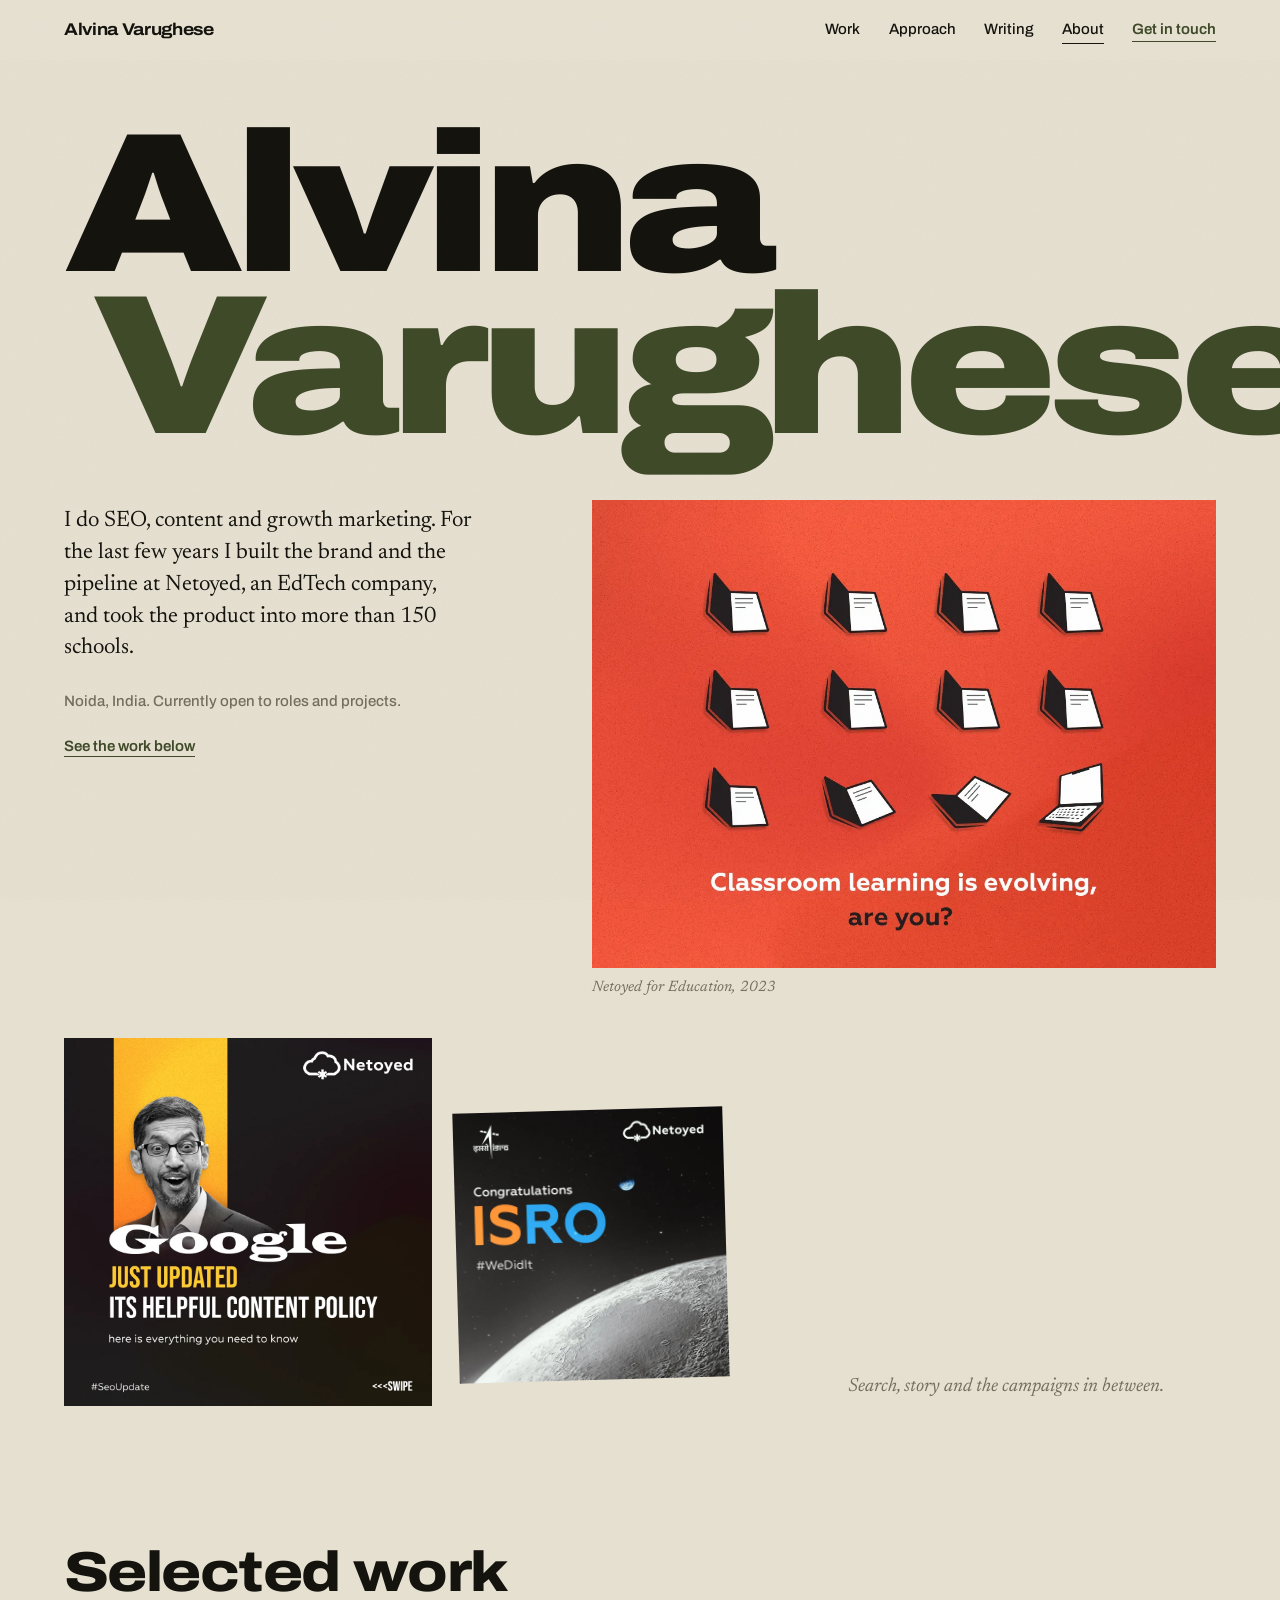
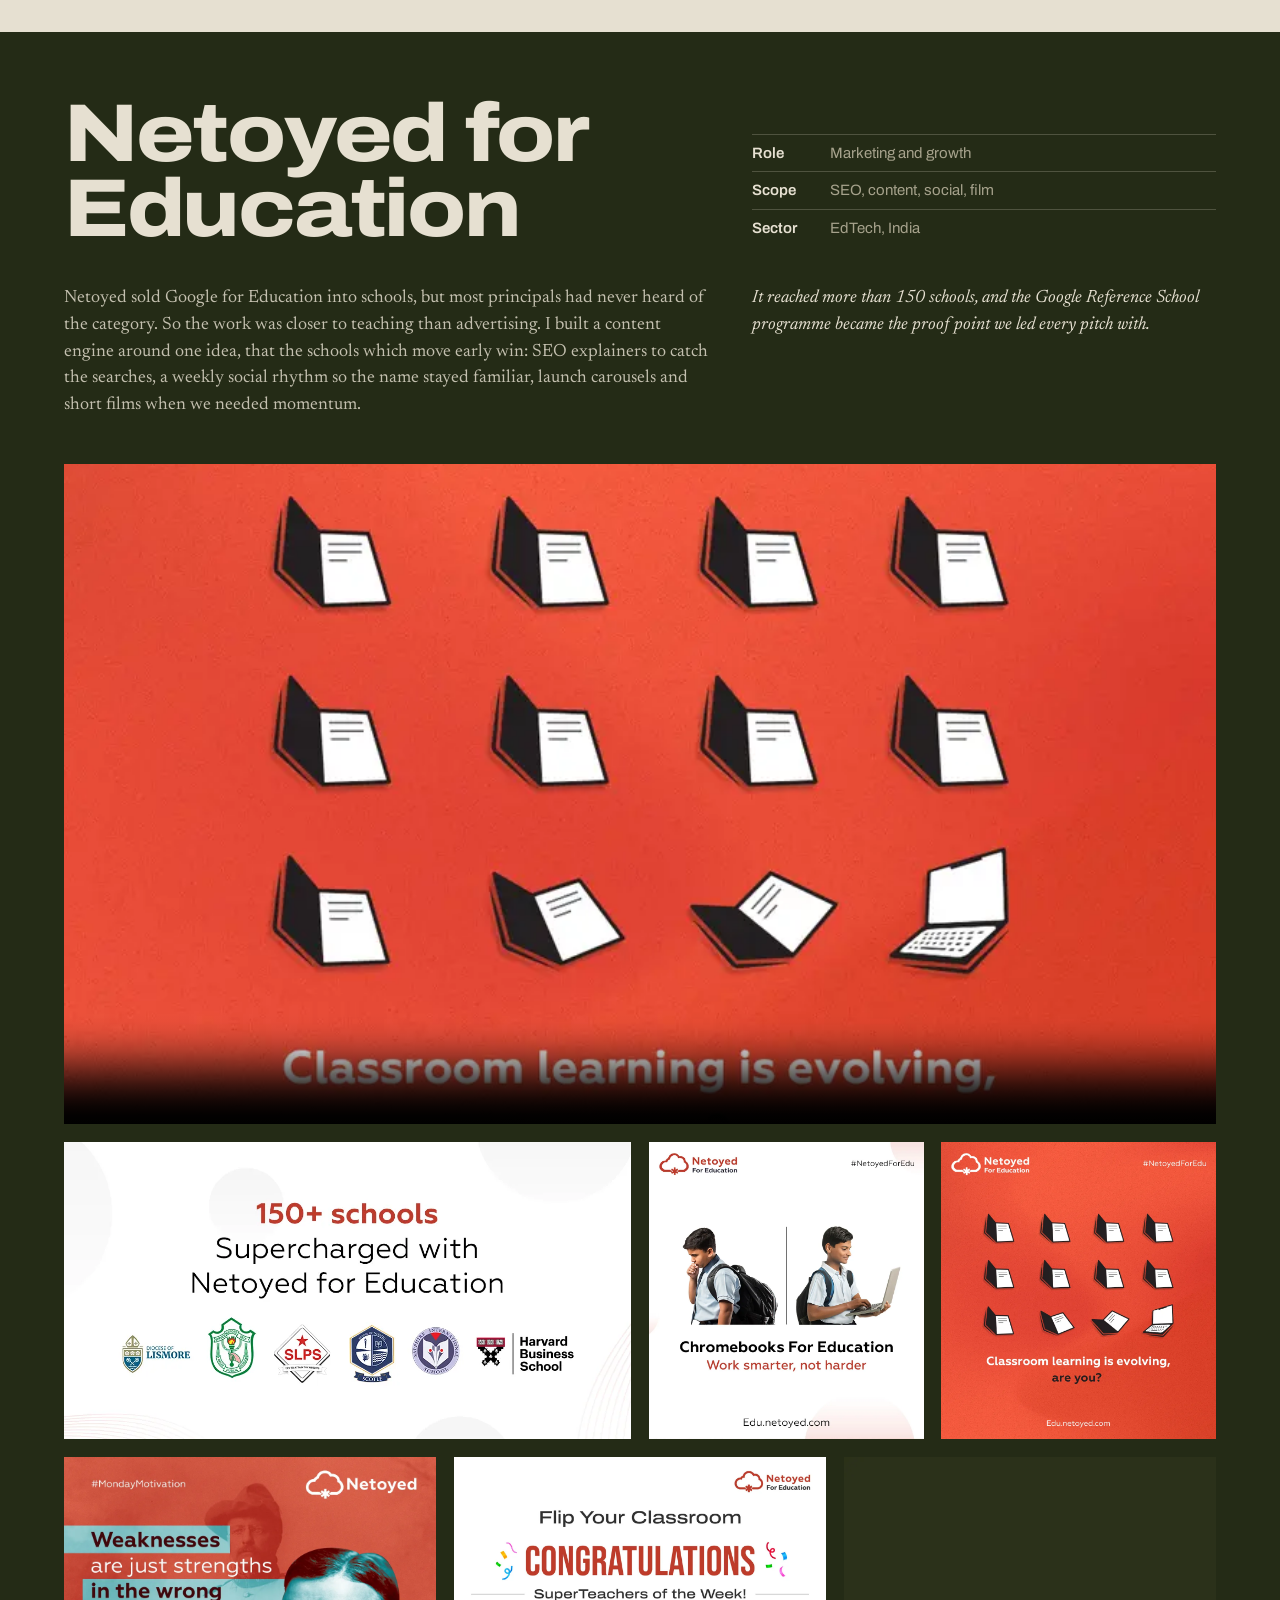
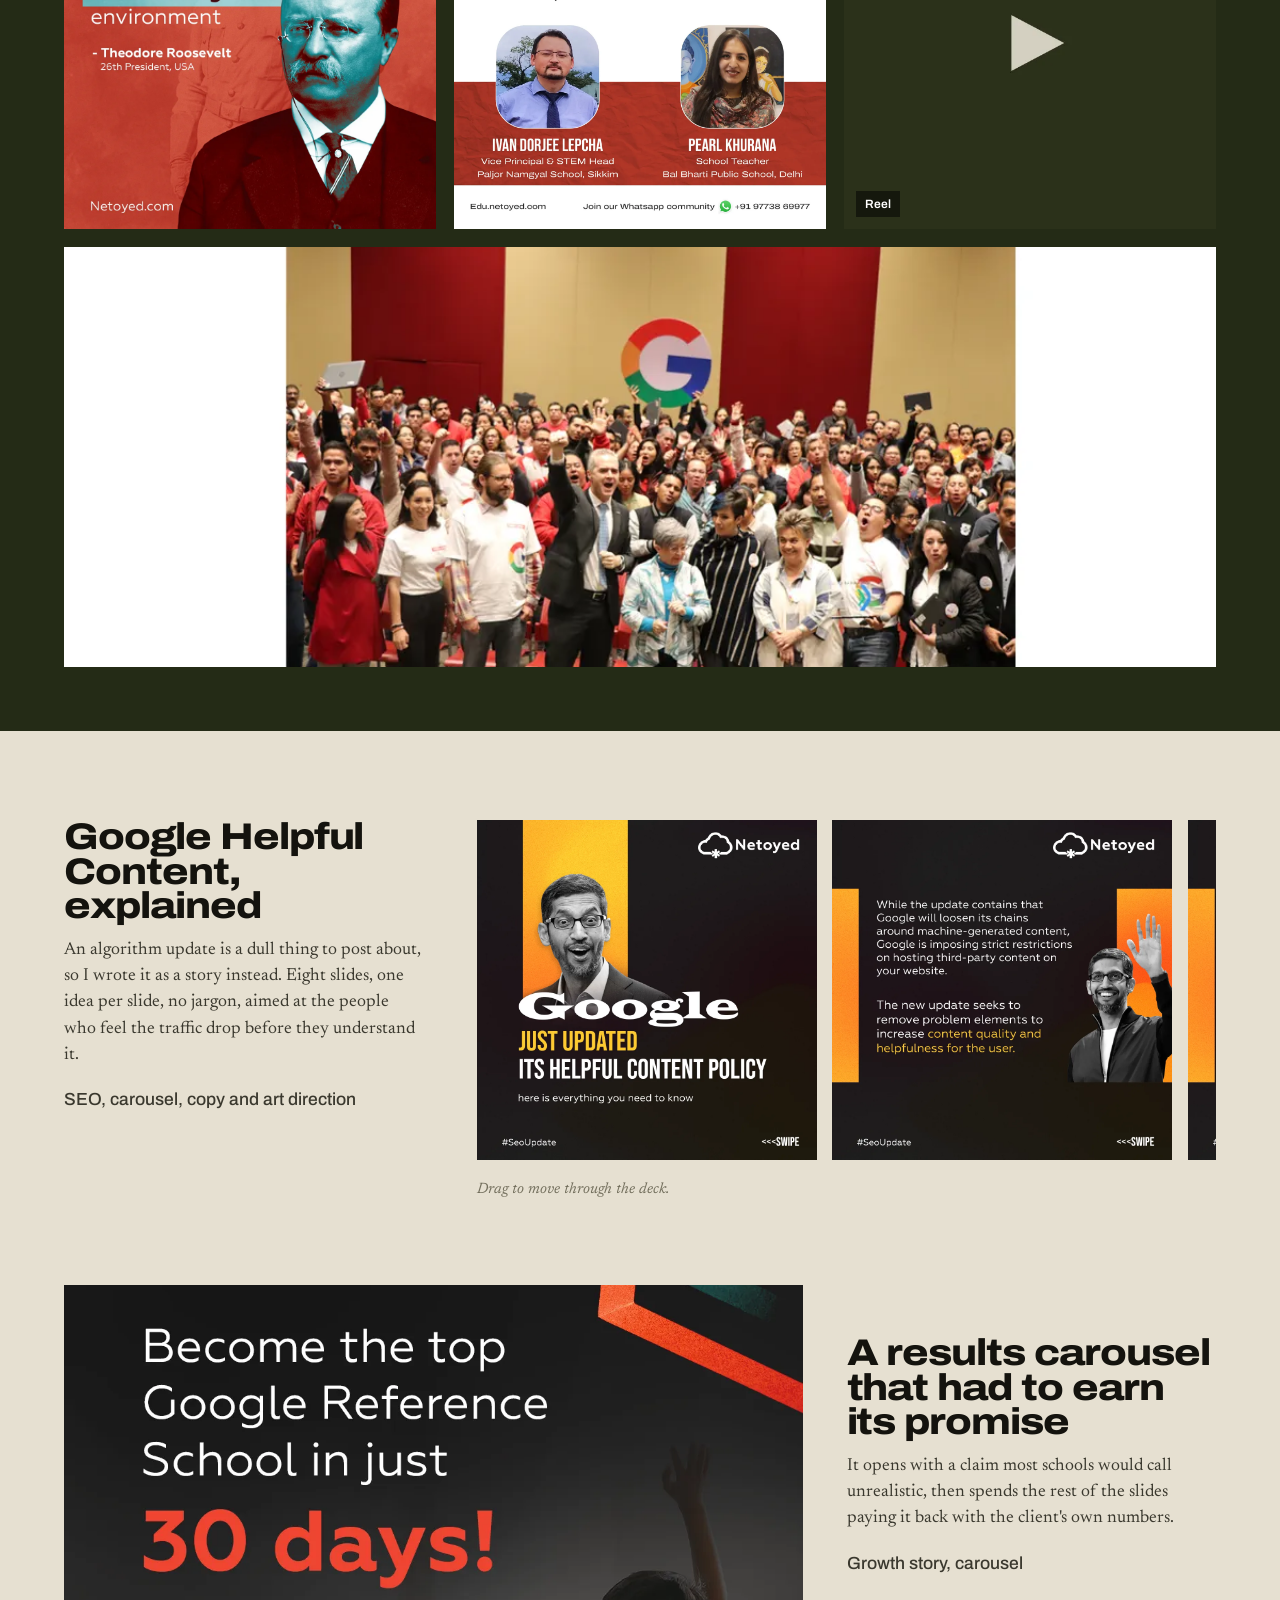
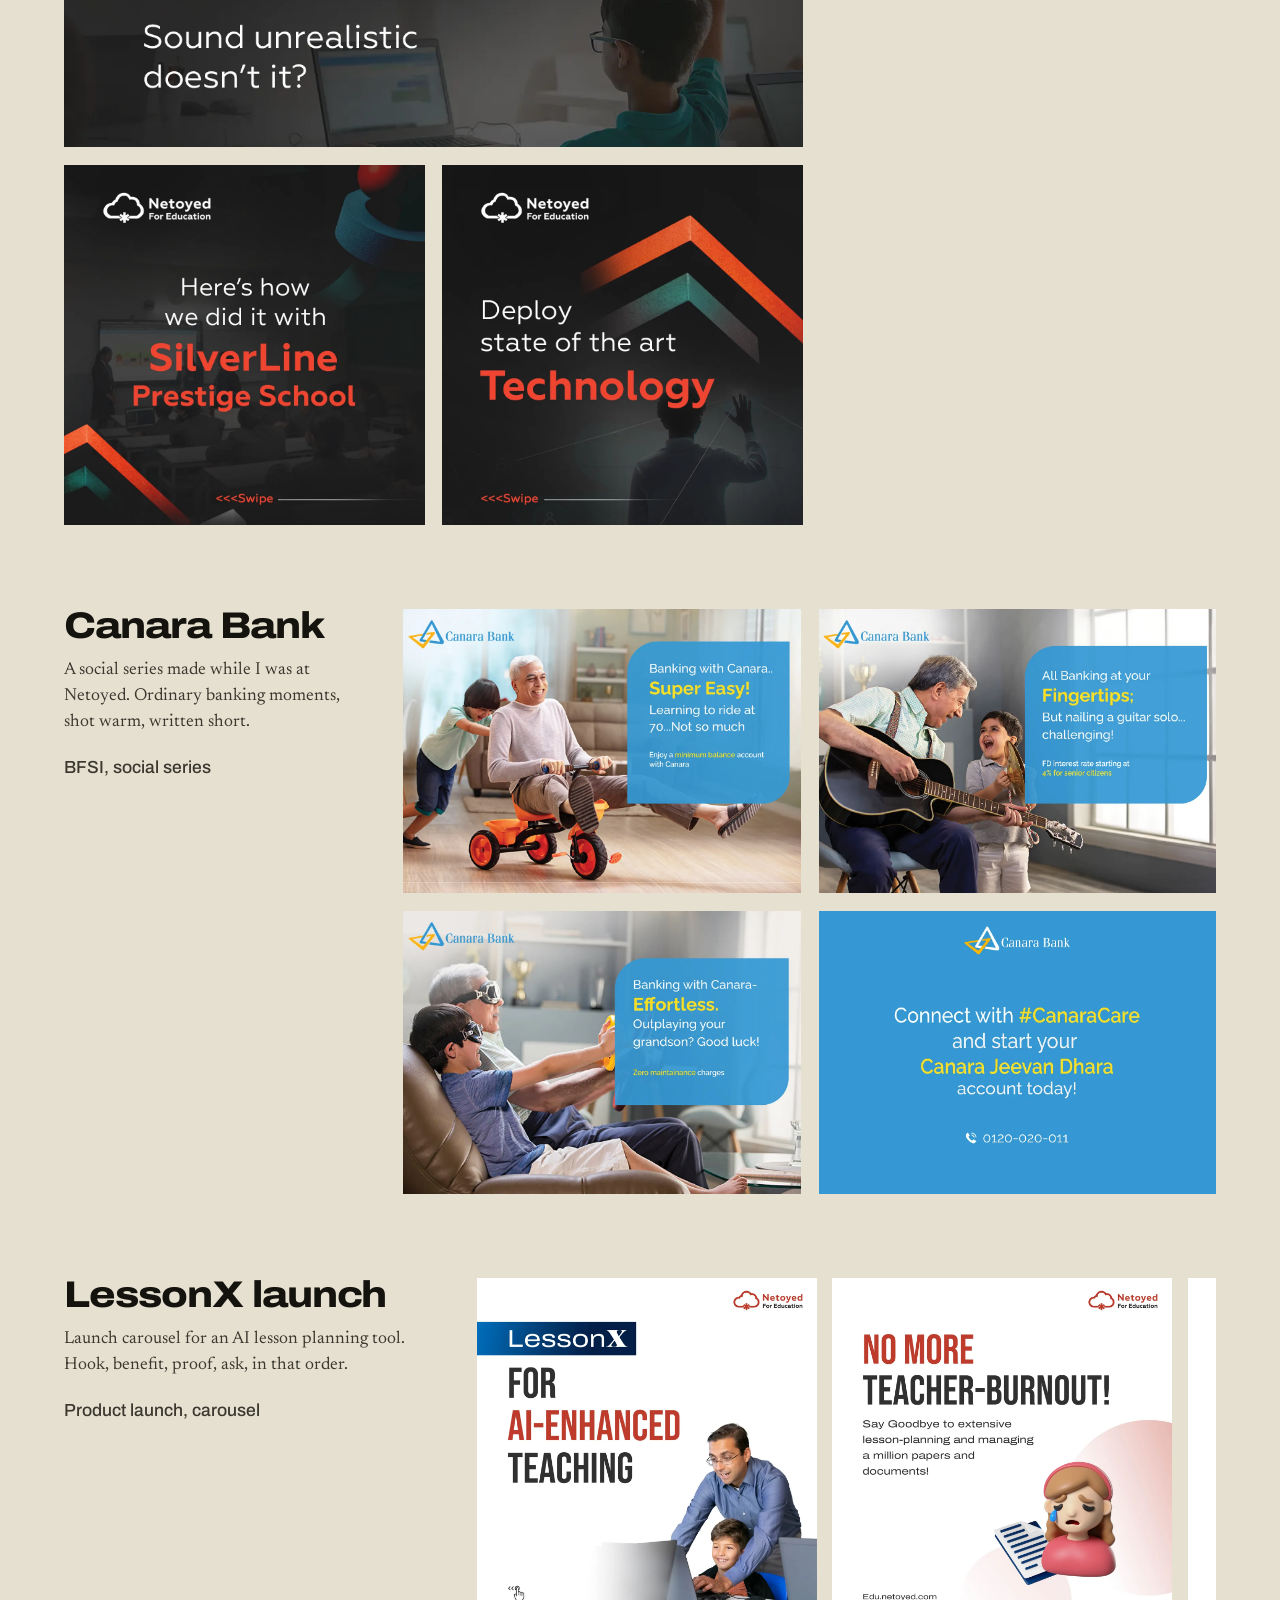
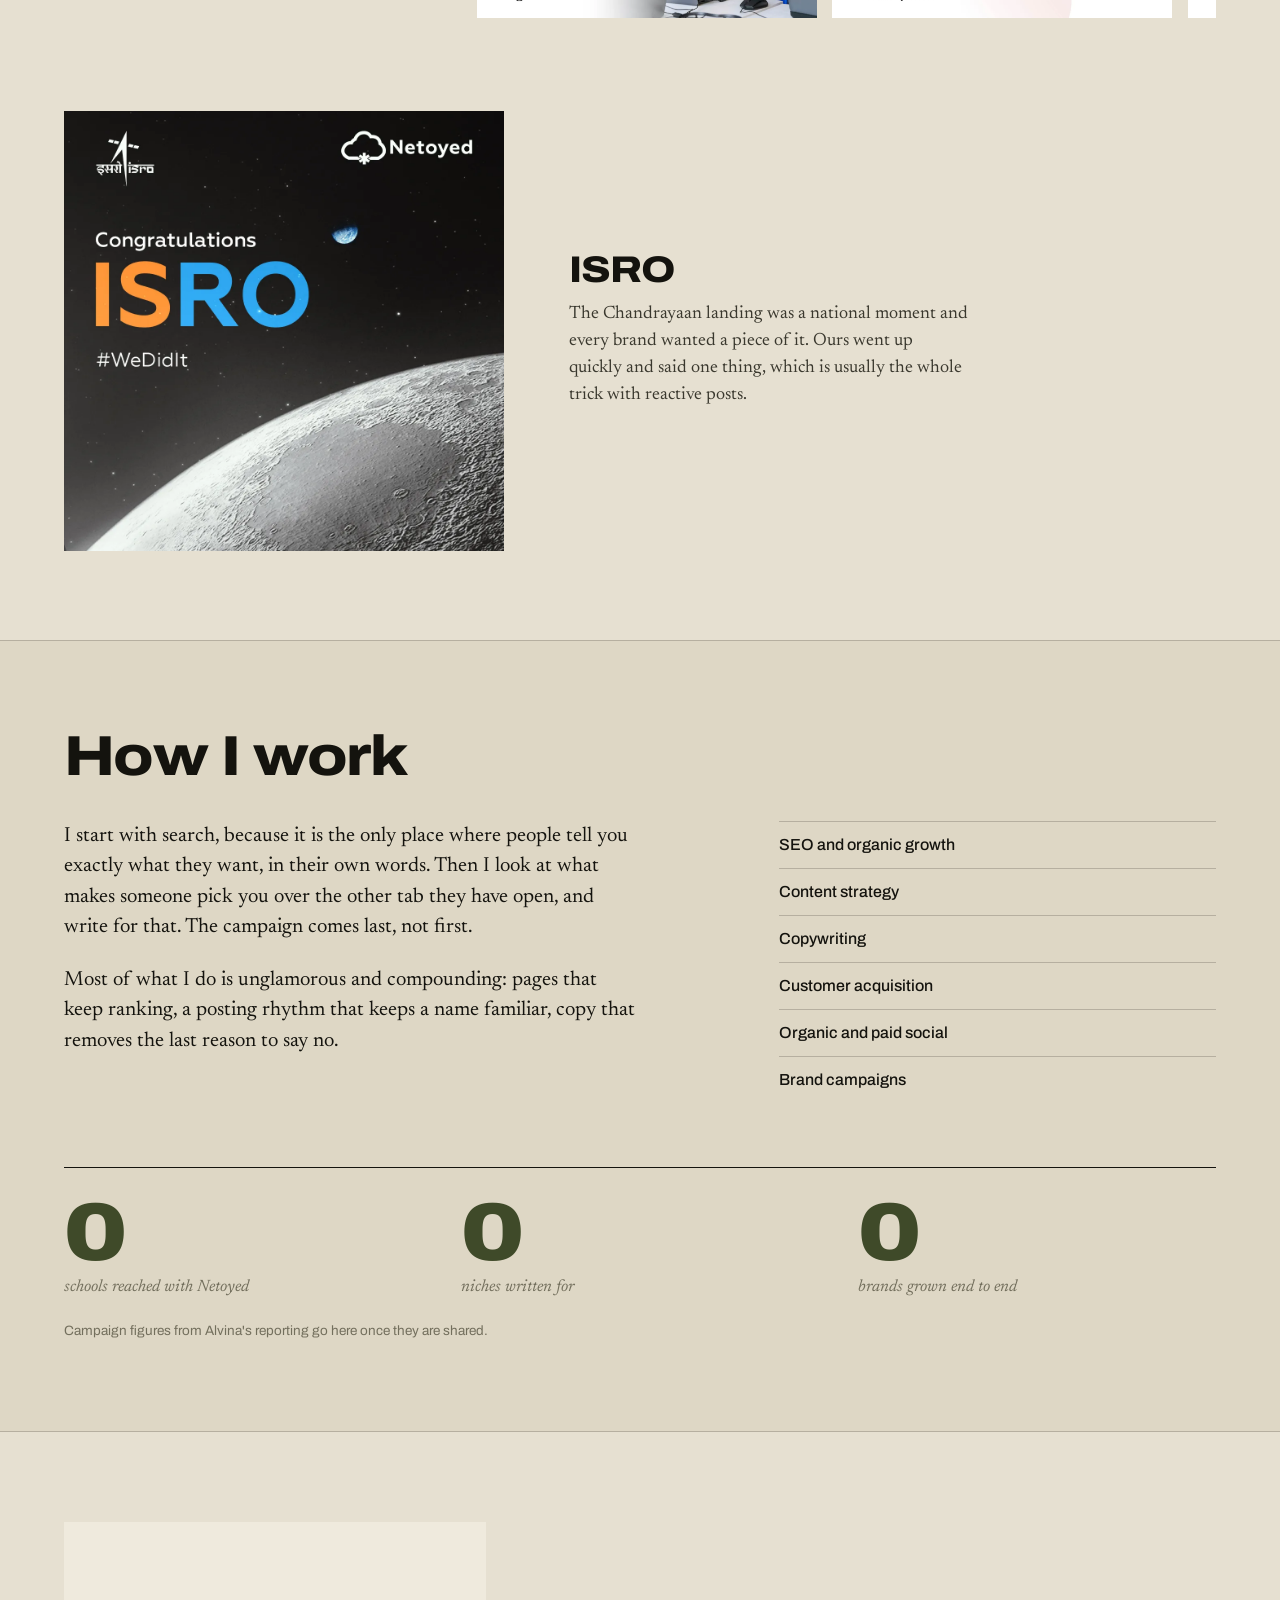
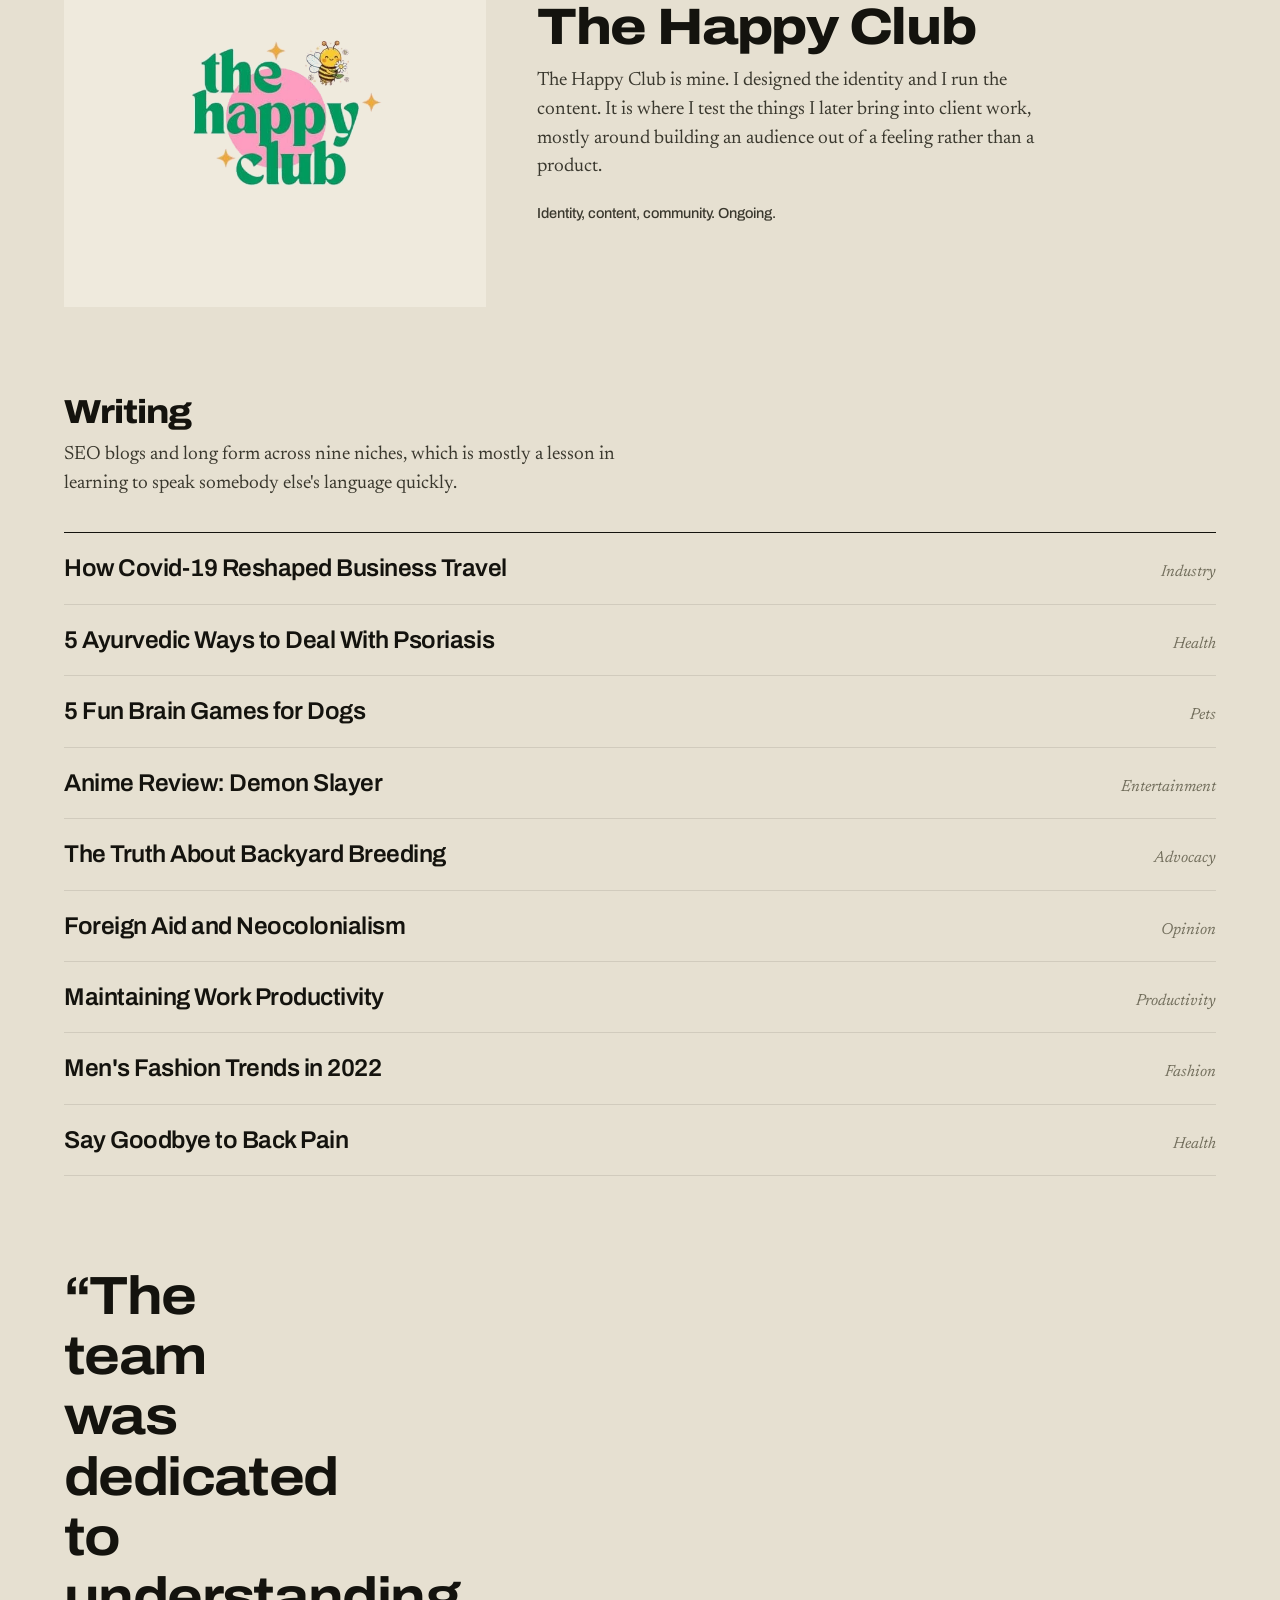
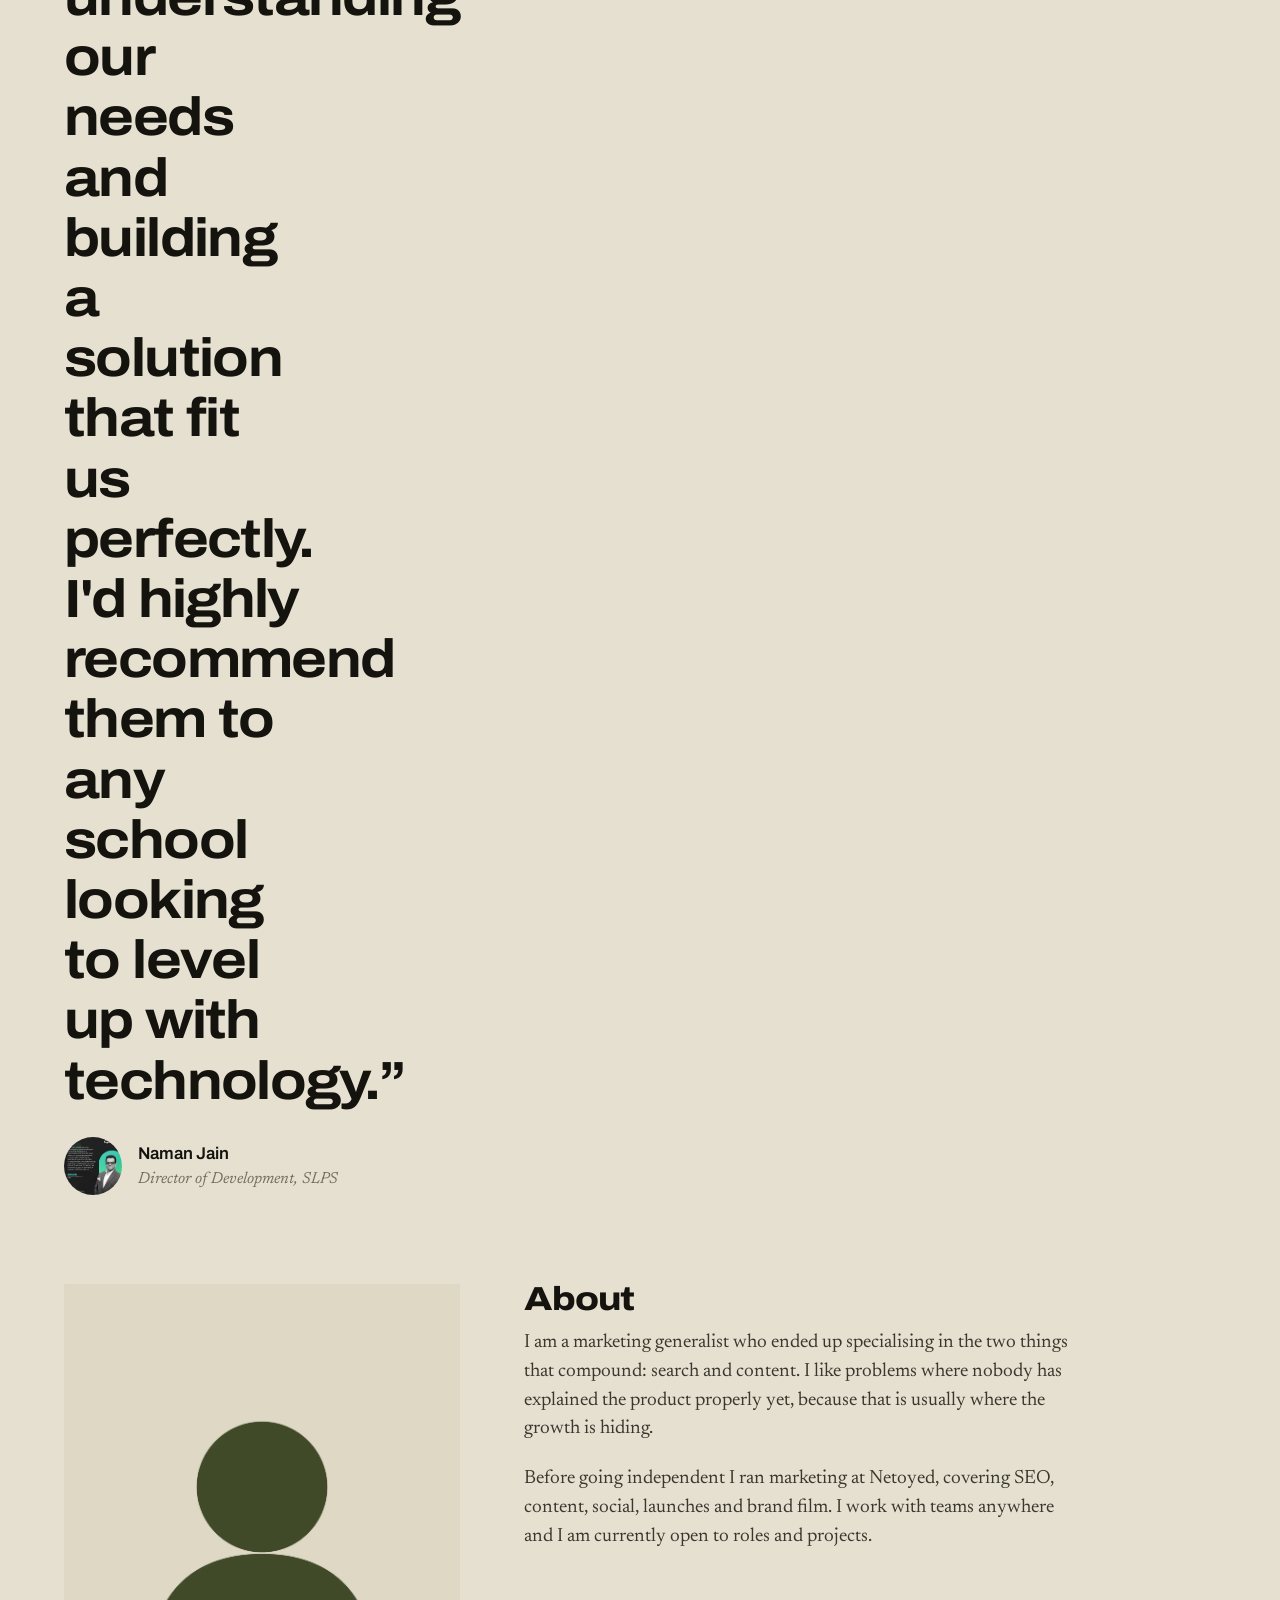
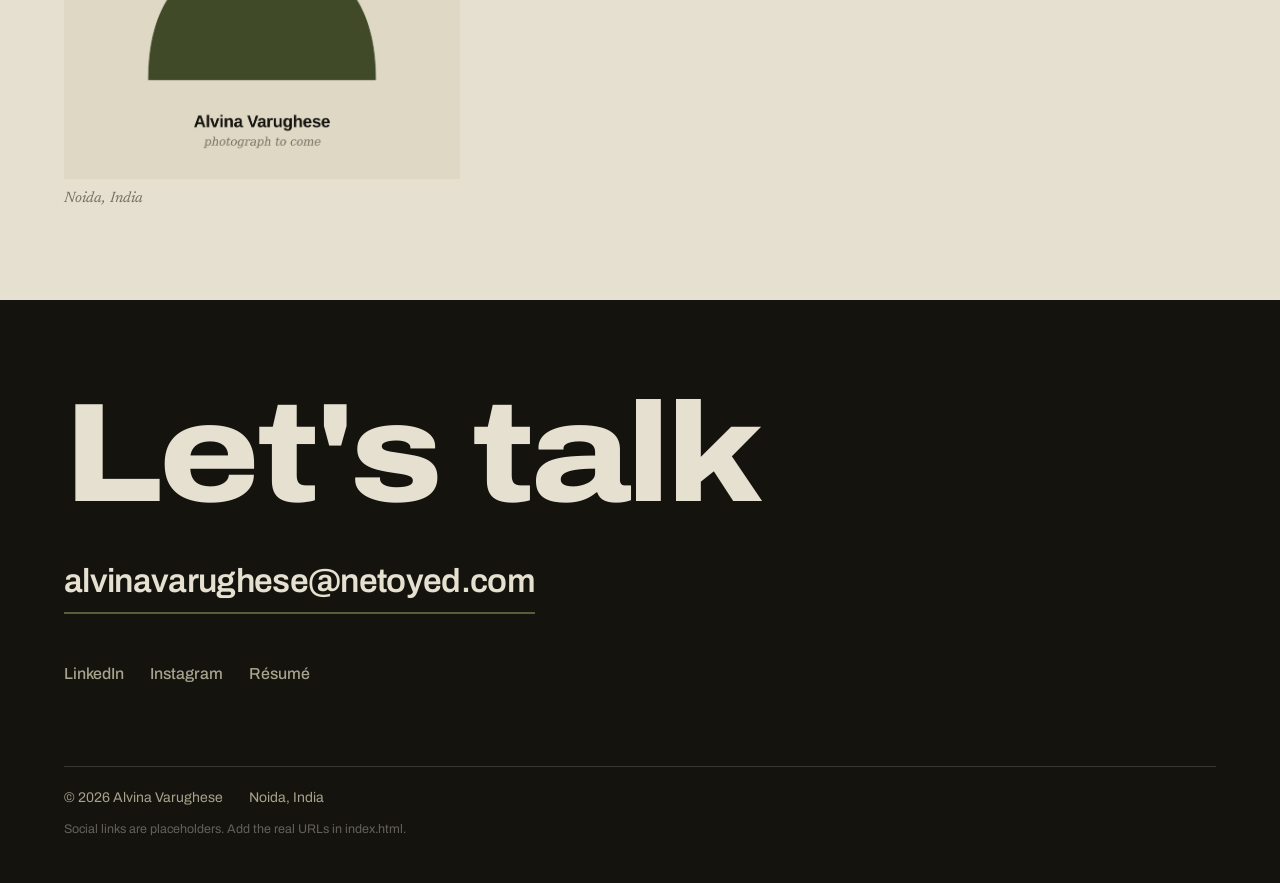
==== index.html @ 3233ef97 "Rebuild type system and layout to remove the generated-template look The previous pass used the stoc" ====
<!DOCTYPE html>
<html lang="en">
<head>
<meta charset="utf-8">
<meta name="viewport" content="width=device-width, initial-scale=1">
<title>Alvina Varughese — SEO, Content &amp; Growth Marketing</title>
<meta name="description" content="Alvina Varughese is an SEO, content and growth marketer in Noida. Selected work for Netoyed, Canara Bank and ISRO, plus writing across nine niches.">
<meta name="author" content="Alvina Varughese">
<meta name="theme-color" content="#e6e0d1">
<meta property="og:type" content="website">
<meta property="og:title" content="Alvina Varughese — SEO, Content &amp; Growth Marketing">
<meta property="og:description" content="Selected work in SEO, content and growth marketing.">
<meta property="og:image" content="assets/img/edu-classroom.webp">
<meta name="twitter:card" content="summary_large_image">
<link rel="icon" href="favicon.svg" type="image/svg+xml">
<link rel="preconnect" href="https://fonts.googleapis.com">
<link rel="preconnect" href="https://fonts.gstatic.com" crossorigin>
<link href="https://fonts.googleapis.com/css2?family=Archivo:wdth,wght@62..125,400..900&family=Newsreader:ital,opsz,wght@0,6..72,300..600;1,6..72,300..500&display=swap" rel="stylesheet">
<link rel="stylesheet" href="assets/css/style.css">
<script type="application/ld+json">
{"@context":"https://schema.org","@type":"Person","name":"Alvina Varughese","jobTitle":"SEO, Content and Growth Marketer","email":"mailto:alvinavarughese@netoyed.com","address":{"@type":"PostalAddress","addressLocality":"Noida","addressRegion":"Uttar Pradesh","addressCountry":"IN"},"knowsAbout":["Search Engine Optimization","Content Strategy","Growth Marketing","Customer Acquisition","Copywriting","Social Media Marketing"]}
</script>
</head>
<body>
<div class="grain" aria-hidden="true"></div>
<div class="progress" id="progress" aria-hidden="true"><span></span></div>

<nav class="nav" id="nav" aria-label="Primary">
  <a href="#top" class="nav__brand">Alvina Varughese</a>
  <button class="nav__toggle" id="navToggle" aria-label="Open menu" aria-expanded="false"><span></span><span></span></button>
  <div class="nav__links" id="navLinks">
    <a href="#work" data-nav>Work</a>
    <a href="#approach" data-nav>Approach</a>
    <a href="#content" data-nav>Writing</a>
    <a href="#about" data-nav>About</a>
    <a href="#contact" class="nav__cta">Get in touch</a>
  </div>
</nav>

<!-- ============ OPENING ============ -->
<header class="open" id="top">
  <h1 class="open__name"><span>Alvina</span><span>Varughese</span></h1>
  <div class="open__grid">
    <div class="open__text">
      <p class="open__lead">I do SEO, content and growth marketing. For the last few years I built the brand and the pipeline at Netoyed, an EdTech company, and took the product into more than 150 schools.</p>
      <p class="open__note">Noida, India. Currently open to roles and projects.</p>
      <a href="#work" class="open__link">See the work below</a>
    </div>
    <figure class="open__figure">
      <img src="assets/img/edu-classroom.webp" data-zoom data-cap="Netoyed for Education, classroom campaign" alt="Netoyed for Education classroom campaign" loading="eager">
      <figcaption>Netoyed for Education, 2023</figcaption>
    </figure>
  </div>
  <div class="open__pair">
    <figure class="open__small open__small--a">
      <img src="assets/img/seo-1.webp" data-zoom data-cap="Google Helpful Content explainer" alt="SEO explainer opening slide" loading="lazy">
    </figure>
    <figure class="open__small open__small--b">
      <img src="assets/img/brand-isro.webp" data-zoom data-cap="ISRO landing post" alt="ISRO congratulations post" loading="lazy">
    </figure>
    <p class="open__aside">Search, story and the campaigns in between.</p>
  </div>
</header>

<!-- ============ WORK ============ -->
<section class="work" id="work">
  <h2 class="sec-head" data-rise>Selected work</h2>

  <!-- Featured, full bleed -->
  <article class="lead" data-rise>
    <div class="lead__inner">
      <div class="lead__top">
        <h3 class="lead__title">Netoyed for Education</h3>
        <ul class="lead__meta">
          <li><b>Role</b> Marketing and growth</li>
          <li><b>Scope</b> SEO, content, social, film</li>
          <li><b>Sector</b> EdTech, India</li>
        </ul>
      </div>
      <div class="lead__body">
        <p>Netoyed sold Google for Education into schools, but most principals had never heard of the category. So the work was closer to teaching than advertising. I built a content engine around one idea, that the schools which move early win: SEO explainers to catch the searches, a weekly social rhythm so the name stayed familiar, launch carousels and short films when we needed momentum.</p>
        <p class="lead__result">It reached more than 150 schools, and the Google Reference School programme became the proof point we led every pitch with.</p>
      </div>
    </div>
    <figure class="lead__film">
      <video src="assets/video/video-edu.mp4" poster="assets/video/poster-edu.webp" muted loop playsinline autoplay controls preload="none"></video>
    </figure>
    <div class="lead__grid">
      <img class="g-6" src="assets/img/banner-schools.webp" data-zoom data-cap="150+ schools supercharged with Netoyed for Education" alt="150 plus schools supercharged with Netoyed" loading="lazy">
      <img class="g-3" src="assets/img/edu-chromebooks.webp" data-zoom data-cap="Chromebooks for Education" alt="Chromebooks for Education post" loading="lazy">
      <img class="g-3" src="assets/img/edu-classroom.webp" data-zoom data-cap="Classroom learning is evolving" alt="Classroom learning is evolving post" loading="lazy">
      <img class="g-4" src="assets/img/edu-motivation.webp" data-zoom data-cap="Monday motivation series" alt="Monday motivation post" loading="lazy">
      <img class="g-4" src="assets/img/edu-superteachers.webp" data-zoom data-cap="Super teachers of the week" alt="Super teachers of the week post" loading="lazy">
      <figure class="g-4 reel">
        <video src="assets/video/video-wifi.mp4" poster="assets/video/poster-wifi.webp" muted loop playsinline autoplay preload="none"></video>
        <span>Reel</span>
      </figure>
      <img class="g-12" src="assets/img/edu-bootcamp.webp" data-zoom data-cap="Google Educator Certification bootcamp" alt="Google Educator Certification bootcamp post" loading="lazy">
    </div>
  </article>

  <!-- SEO explainer -->
  <article class="proj" data-rise>
    <div class="proj__text">
      <h3>Google Helpful Content, explained</h3>
      <p>An algorithm update is a dull thing to post about, so I wrote it as a story instead. Eight slides, one idea per slide, no jargon, aimed at the people who feel the traffic drop before they understand it.</p>
      <p class="proj__meta">SEO, carousel, copy and art direction</p>
    </div>
    <div class="proj__media">
      <div class="strip" data-strip>
        <img src="assets/img/seo-1.webp" data-zoom data-cap="Google updated its Helpful Content policy" alt="SEO explainer slide 1" loading="lazy">
        <img src="assets/img/seo-2.webp" data-zoom data-cap="SEO explainer, slide 2" alt="SEO explainer slide 2" loading="lazy">
        <img src="assets/img/seo-3.webp" data-zoom data-cap="SEO explainer, slide 3" alt="SEO explainer slide 3" loading="lazy">
        <img src="assets/img/seo-4.webp" data-zoom data-cap="SEO explainer, slide 4" alt="SEO explainer slide 4" loading="lazy">
        <img src="assets/img/seo-5.webp" data-zoom data-cap="SEO explainer, slide 5" alt="SEO explainer slide 5" loading="lazy">
        <img src="assets/img/seo-6.webp" data-zoom data-cap="SEO explainer, slide 6" alt="SEO explainer slide 6" loading="lazy">
        <img src="assets/img/seo-7.webp" data-zoom data-cap="SEO explainer, slide 7" alt="SEO explainer slide 7" loading="lazy">
      </div>
      <figcaption class="cap">Drag to move through the deck.</figcaption>
    </div>
  </article>

  <!-- Growth story, offset -->
  <article class="proj proj--flip" data-rise>
    <div class="proj__text">
      <h3>A results carousel that had to earn its promise</h3>
      <p>It opens with a claim most schools would call unrealistic, then spends the rest of the slides paying it back with the client's own numbers.</p>
      <p class="proj__meta">Growth story, carousel</p>
    </div>
    <div class="proj__media proj__media--stack">
      <img src="assets/img/growth-1.webp" data-zoom data-cap="Become the top Google Reference School in 30 days" alt="Growth story slide 1" loading="lazy">
      <div class="pair">
        <img src="assets/img/growth-2.webp" data-zoom data-cap="Growth story, slide 2" alt="Growth story slide 2" loading="lazy">
        <img src="assets/img/growth-3.webp" data-zoom data-cap="Growth story, slide 3" alt="Growth story slide 3" loading="lazy">
      </div>
    </div>
  </article>

  <!-- Canara, wide -->
  <article class="proj proj--wide" data-rise>
    <div class="proj__text">
      <h3>Canara Bank</h3>
      <p>A social series made while I was at Netoyed. Ordinary banking moments, shot warm, written short.</p>
      <p class="proj__meta">BFSI, social series</p>
    </div>
    <div class="quad">
      <img src="assets/img/canara-1.webp" data-zoom data-cap="Canara Bank, super easy banking" alt="Canara Bank super easy" loading="lazy">
      <img src="assets/img/canara-2.webp" data-zoom data-cap="Canara Bank, at your fingertips" alt="Canara Bank fingertips" loading="lazy">
      <img src="assets/img/canara-3.webp" data-zoom data-cap="Canara Bank, effortless banking" alt="Canara Bank effortless" loading="lazy">
      <img src="assets/img/canara-4.webp" data-zoom data-cap="Canara Jeevan Dhara" alt="Canara Jeevan Dhara" loading="lazy">
    </div>
  </article>

  <!-- LessonX -->
  <article class="proj" data-rise>
    <div class="proj__text">
      <h3>LessonX launch</h3>
      <p>Launch carousel for an AI lesson planning tool. Hook, benefit, proof, ask, in that order.</p>
      <p class="proj__meta">Product launch, carousel</p>
    </div>
    <div class="proj__media">
      <div class="strip" data-strip>
        <img src="assets/img/lessonx-1.webp" data-zoom data-cap="LessonX launch, slide 1" alt="LessonX slide 1" loading="lazy">
        <img src="assets/img/lessonx-2.webp" data-zoom data-cap="LessonX launch, slide 2" alt="LessonX slide 2" loading="lazy">
        <img src="assets/img/lessonx-3.webp" data-zoom data-cap="LessonX launch, slide 3" alt="LessonX slide 3" loading="lazy">
        <img src="assets/img/lessonx-4.webp" data-zoom data-cap="LessonX launch, slide 4" alt="LessonX slide 4" loading="lazy">
        <img src="assets/img/lessonx-5.webp" data-zoom data-cap="LessonX launch, slide 5" alt="LessonX slide 5" loading="lazy">
        <img src="assets/img/lessonx-6.webp" data-zoom data-cap="LessonX launch, slide 6" alt="LessonX slide 6" loading="lazy">
      </div>
    </div>
  </article>

  <!-- ISRO note -->
  <article class="note" data-rise>
    <figure class="note__img">
      <img src="assets/img/brand-isro.webp" data-zoom data-cap="ISRO landing post" alt="ISRO congratulations post" loading="lazy">
    </figure>
    <div class="note__text">
      <h3>ISRO</h3>
      <p>The Chandrayaan landing was a national moment and every brand wanted a piece of it. Ours went up quickly and said one thing, which is usually the whole trick with reactive posts.</p>
    </div>
  </article>
</section>

<!-- ============ APPROACH ============ -->
<section class="approach" id="approach" data-rise>
  <div class="approach__inner">
    <h2 class="approach__head">How I work</h2>
    <div class="approach__cols">
      <div class="approach__prose">
        <p>I start with search, because it is the only place where people tell you exactly what they want, in their own words. Then I look at what makes someone pick you over the other tab they have open, and write for that. The campaign comes last, not first.</p>
        <p>Most of what I do is unglamorous and compounding: pages that keep ranking, a posting rhythm that keeps a name familiar, copy that removes the last reason to say no.</p>
      </div>
      <ul class="approach__list">
        <li>SEO and organic growth</li>
        <li>Content strategy</li>
        <li>Copywriting</li>
        <li>Customer acquisition</li>
        <li>Organic and paid social</li>
        <li>Brand campaigns</li>
      </ul>
    </div>
    <dl class="figures">
      <div><dt class="metric__n" data-count="150" data-suffix="+">0</dt><dd>schools reached with Netoyed</dd></div>
      <div><dt class="metric__n" data-count="9" data-suffix="">0</dt><dd>niches written for</dd></div>
      <div><dt class="metric__n" data-count="3" data-suffix="">0</dt><dd>brands grown end to end</dd></div>
    </dl>
    <p class="figures__note">Campaign figures from Alvina's reporting go here once they are shared.</p>
  </div>
</section>

<!-- ============ WRITING + CLUB ============ -->
<section class="content" id="content">
  <div class="club" data-rise>
    <figure class="club__mark"><img src="assets/img/happyclub.webp" alt="The Happy Club logo, designed by Alvina Varughese" loading="lazy"></figure>
    <div class="club__text">
      <h2>The Happy Club</h2>
      <p>The Happy Club is mine. I designed the identity and I run the content. It is where I test the things I later bring into client work, mostly around building an audience out of a feeling rather than a product.</p>
      <p class="club__meta">Identity, content, community. Ongoing.</p>
    </div>
  </div>

  <div class="writing" data-rise>
    <h2 class="sec-head sec-head--sm">Writing</h2>
    <p class="writing__intro">SEO blogs and long form across nine niches, which is mostly a lesson in learning to speak somebody else's language quickly.</p>
    <ul class="writing__list">
      <li><span>How Covid-19 Reshaped Business Travel</span><em>Industry</em></li>
      <li><span>5 Ayurvedic Ways to Deal With Psoriasis</span><em>Health</em></li>
      <li><span>5 Fun Brain Games for Dogs</span><em>Pets</em></li>
      <li><span>Anime Review: Demon Slayer</span><em>Entertainment</em></li>
      <li><span>The Truth About Backyard Breeding</span><em>Advocacy</em></li>
      <li><span>Foreign Aid and Neocolonialism</span><em>Opinion</em></li>
      <li><span>Maintaining Work Productivity</span><em>Productivity</em></li>
      <li><span>Men's Fashion Trends in 2022</span><em>Fashion</em></li>
      <li><span>Say Goodbye to Back Pain</span><em>Health</em></li>
    </ul>
  </div>
</section>

<!-- ============ TESTIMONIAL ============ -->
<section class="quote-wrap" data-rise aria-label="Testimonial">
  <blockquote class="quote">
    <p>“The team was dedicated to understanding our needs and building a solution that fit us perfectly. I'd highly recommend them to any school looking to level up with technology.”</p>
    <footer>
      <img src="assets/img/testimonial-naman.webp" data-zoom data-cap="Naman Jain, Director of Development, SLPS" alt="Naman Jain" loading="lazy">
      <span><b>Naman Jain</b>Director of Development, SLPS</span>
    </footer>
  </blockquote>
</section>

<!-- ============ ABOUT ============ -->
<section class="about" id="about" data-rise>
  <figure class="about__portrait">
    <img src="assets/img/portrait.webp" alt="Portrait of Alvina Varughese (placeholder, swap in a real photo)" loading="lazy">
    <figcaption>Noida, India</figcaption>
  </figure>
  <div class="about__text">
    <h2 class="sec-head sec-head--sm">About</h2>
    <p>I am a marketing generalist who ended up specialising in the two things that compound: search and content. I like problems where nobody has explained the product properly yet, because that is usually where the growth is hiding.</p>
    <p>Before going independent I ran marketing at Netoyed, covering SEO, content, social, launches and brand film. I work with teams anywhere and I am currently open to roles and projects.</p>
  </div>
</section>

<!-- ============ CONTACT ============ -->
<footer class="contact" id="contact" data-rise>
  <h2 class="contact__head">Let's talk</h2>
  <a href="mailto:alvinavarughese@netoyed.com" class="contact__email">alvinavarughese@netoyed.com</a>
  <div class="contact__links">
    <a href="#" data-placeholder>LinkedIn</a>
    <a href="#" data-placeholder>Instagram</a>
    <a href="#" data-placeholder>Résumé</a>
  </div>
  <div class="contact__foot">
    <span>© <span id="year">2026</span> Alvina Varughese</span>
    <span>Noida, India</span>
  </div>
  <p class="contact__hint">Social links are placeholders. Add the real URLs in index.html.</p>
</footer>

<button class="to-top" id="toTop" aria-label="Back to top">↑</button>

<div class="lightbox" id="lightbox" aria-hidden="true" role="dialog" aria-modal="true" aria-label="Enlarged work sample">
  <button class="lightbox__close" id="lbClose" aria-label="Close">✕</button>
  <button class="lightbox__nav lightbox__nav--prev" id="lbPrev" aria-label="Previous">‹</button>
  <figure class="lightbox__figure"><img id="lbImg" src="" alt=""><figcaption id="lbCap"></figcaption></figure>
  <button class="lightbox__nav lightbox__nav--next" id="lbNext" aria-label="Next">›</button>
</div>

<script src="assets/js/main.js" defer></script>
</body>
</html>
---- assets/css/style.css ----
/* =========================================================
   Alvina Varughese — SEO, content and growth
   Beige / black / dark olive. Archivo (wide) + Newsreader.
   ========================================================= */

:root{
  --paper:#e6e0d1;
  --paper-2:#ded7c5;
  --card:#efeadd;
  --ink:#14130e;
  --ink-2:#3a382e;
  --muted:#736f5d;
  --olive:#3f4a29;
  --olive-2:#55603a;
  --olive-deep:#242b16;
  --on-dark:#e6e0d1;
  --on-dark-mute:#a6a28c;
  --rule:rgba(20,19,14,.2);
  --rule-soft:rgba(20,19,14,.1);
  --sans:'Archivo',Helvetica,Arial,sans-serif;
  --text:'Newsreader',Georgia,serif;
  --pad:clamp(20px,5vw,88px);
  --max:1440px;
  --ease:cubic-bezier(.22,.61,.36,1);
}

*{box-sizing:border-box;}
html{scroll-behavior:smooth;-webkit-text-size-adjust:100%; overflow-x:clip;}
body{
  margin:0; background:var(--paper); color:var(--ink);
  font-family:var(--text); font-size:19px; line-height:1.5;
  -webkit-font-smoothing:antialiased; overflow-x:hidden;
}
img{max-width:100%; display:block;}
h1,h2,h3,h4{margin:0; font-family:var(--sans); font-weight:800; font-stretch:115%; letter-spacing:-.028em; line-height:.92;}
p{margin:0 0 1.1em;}
a{color:inherit; text-decoration:none;}
b,strong{font-weight:700;}
::selection{background:var(--olive); color:var(--paper);}

.grain{position:fixed; inset:0; z-index:60; pointer-events:none; opacity:.045; mix-blend-mode:multiply;
  background-image:url("data:image/svg+xml,%3Csvg xmlns='http://www.w3.org/2000/svg' width='140' height='140'%3E%3Cfilter id='n'%3E%3CfeTurbulence type='fractalNoise' baseFrequency='0.8' numOctaves='3' stitchTiles='stitch'/%3E%3C/filter%3E%3Crect width='100%25' height='100%25' filter='url(%23n)'/%3E%3C/svg%3E");}
.progress{position:fixed; top:0; left:0; right:0; height:2px; z-index:90;}
.progress span{display:block; height:100%; width:0; background:var(--olive);}

[data-rise]{opacity:0; transform:translateY(26px); transition:opacity .8s var(--ease), transform .9s var(--ease);}
[data-rise].in{opacity:1; transform:none;}

/* ---------------- nav ---------------- */
.nav{position:sticky; top:0; z-index:80; display:flex; align-items:center; justify-content:space-between;
  padding:16px var(--pad); background:rgba(230,224,209,.86); backdrop-filter:blur(8px);}
.nav.scrolled{box-shadow:0 1px 0 var(--rule);}
.nav__brand{font-family:var(--sans); font-weight:700; font-stretch:112%; font-size:17px; letter-spacing:-.02em;}
.nav__links{display:flex; align-items:center; gap:clamp(16px,2.2vw,34px); font-family:var(--sans); font-weight:500; font-size:15px;}
.nav__links a[data-nav]{padding:2px 0; border-bottom:1.5px solid transparent; transition:border-color .25s, color .25s;}
.nav__links a[data-nav]:hover,.nav__links a[data-nav].active{border-color:var(--ink);}
.nav__cta{font-weight:600; color:var(--olive); border-bottom:1.5px solid var(--olive);}
.nav__cta:hover{color:var(--ink); border-color:var(--ink);}
.nav__toggle{display:none; flex-direction:column; gap:6px; background:none; border:none; cursor:pointer; padding:6px;}
.nav__toggle span{width:26px; height:2px; background:var(--ink); transition:.3s;}

/* ---------------- opening ---------------- */
.open{max-width:var(--max); margin:0 auto; padding:clamp(28px,5vw,64px) var(--pad) clamp(40px,6vw,90px);}
.open__name{font-size:clamp(58px,15.5vw,232px); line-height:.82; letter-spacing:-.045em; font-weight:900; font-stretch:118%;}
.open__name span{display:block;}
.open__name span:last-child{padding-left:.14em; color:var(--olive);}
.open__grid{display:grid; grid-template-columns:minmax(0,5.2fr) minmax(0,6.8fr); gap:clamp(22px,4vw,64px);
  margin-top:clamp(26px,4vw,54px); align-items:start;}
.open__text{padding-top:6px;}
.open__lead{font-size:clamp(19px,1.75vw,25px); line-height:1.42; color:var(--ink); max-width:34ch;}
.open__note{font-family:var(--sans); font-size:15px; font-weight:500; color:var(--muted); margin-bottom:1.4em;}
.open__link{font-family:var(--sans); font-weight:600; font-size:15px; border-bottom:1.5px solid var(--olive); color:var(--olive); padding-bottom:2px;}
.open__link:hover{color:var(--ink); border-color:var(--ink);}
.open__figure{margin:0;}
.open__figure img{width:100%; aspect-ratio:4/3; object-fit:cover;}
.open__figure figcaption,.cap,.open__small figcaption{font-family:var(--text); font-style:italic; font-size:15px; color:var(--muted); margin-top:9px;}

.open__pair{position:relative; display:grid; grid-template-columns:repeat(12,1fr); gap:clamp(12px,2vw,24px); margin-top:clamp(18px,3vw,40px); align-items:end;}
.open__small{margin:0;}
.open__small img{width:100%; aspect-ratio:1; object-fit:cover;}
.open__small--a{grid-column:1 / span 4;}
.open__small--b{grid-column:5 / span 3; transform:translateY(-26px) rotate(-1.6deg);}
.open__aside{grid-column:9 / span 4; font-family:var(--text); font-style:italic; font-size:clamp(17px,1.5vw,21px); color:var(--muted); margin:0 0 4px;}

/* ---------------- section heads ---------------- */
.sec-head{font-size:clamp(30px,4.4vw,62px); margin-bottom:clamp(20px,2.6vw,34px);}
.sec-head--sm{font-size:clamp(24px,2.6vw,34px); margin-bottom:14px;}

/* ---------------- work ---------------- */
.work{max-width:var(--max); margin:0 auto; padding:clamp(30px,5vw,70px) var(--pad) clamp(20px,3vw,40px);}

/* featured, full bleed dark */
.lead{width:100vw; margin-left:calc(50% - 50vw); background:var(--olive-deep); color:var(--on-dark);
  padding:clamp(34px,5vw,84px) var(--pad); margin-bottom:clamp(48px,7vw,110px);}
.lead__inner{max-width:var(--max); margin:0 auto;}
.lead__top{display:grid; grid-template-columns:minmax(0,7fr) minmax(0,5fr); gap:clamp(20px,3vw,50px); align-items:end;}
.lead__title{font-size:clamp(34px,6.4vw,96px); color:var(--on-dark);}
.lead__meta{list-style:none; margin:0; padding:0; font-family:var(--sans); font-size:15px; color:var(--on-dark-mute);}
.lead__meta li{padding:7px 0; border-top:1px solid rgba(230,224,209,.22); display:flex; gap:12px;}
.lead__meta b{font-weight:600; color:var(--on-dark); flex:0 0 66px;}
.lead__body{display:grid; grid-template-columns:minmax(0,7fr) minmax(0,5fr); gap:clamp(20px,3vw,50px); margin-top:clamp(22px,3vw,40px);}
.lead__body p{color:rgba(230,224,209,.82); margin:0; font-size:clamp(17px,1.4vw,20px);}
.lead__result{color:var(--on-dark)!important; font-style:italic;}
.lead__film{margin:clamp(24px,3.5vw,52px) auto 0; max-width:var(--max);}
.lead__film video{width:100%; max-height:min(660px,76vh); object-fit:cover; display:block;}
.lead__grid{display:grid; grid-template-columns:repeat(12,1fr); gap:clamp(10px,1.4vw,18px); max-width:var(--max); margin:clamp(10px,1.4vw,18px) auto 0;}
.lead__grid>*{margin:0;}
.lead__grid img{width:100%; height:100%; object-fit:cover;}
.g-3{grid-column:span 3; aspect-ratio:1;}
.g-4{grid-column:span 4; aspect-ratio:1;}
.g-6{grid-column:span 6;}
.g-12{grid-column:span 12; aspect-ratio:auto; max-height:420px;}
.g-6 img,.g-12 img{aspect-ratio:auto;}
.reel{position:relative;}
.reel video{width:100%; height:100%; object-fit:cover; display:block;}
.reel span{position:absolute; left:12px; bottom:12px; font-family:var(--sans); font-weight:600; font-size:12px; color:#fff; background:rgba(0,0,0,.5); padding:4px 9px;}

/* projects, asymmetric alternating */
.proj{display:grid; grid-template-columns:minmax(0,4fr) minmax(0,8fr); gap:clamp(20px,3.4vw,60px);
  align-items:start; margin-bottom:clamp(46px,6.5vw,104px);}
.proj--flip{grid-template-columns:minmax(0,8fr) minmax(0,4fr);}
.proj--flip .proj__text{order:2; padding-top:clamp(20px,4vw,70px);}
.proj--wide{grid-template-columns:minmax(0,3.2fr) minmax(0,8.8fr);}
.proj>*,.lead__top>*,.lead__body>*,.note>*,.approach__cols>*,.club>*,.about>*{min-width:0;}
.proj__media,.strip{max-width:100%;}
.proj__text h3{font-size:clamp(24px,2.9vw,40px); margin-bottom:14px;}
.proj__text p{font-size:17.5px; color:var(--ink-2); max-width:36ch;}
.proj__meta{font-family:var(--sans); font-size:14.5px; font-weight:500; color:var(--muted); margin:0;}
.proj__media--stack{display:grid; gap:clamp(10px,1.4vw,18px);}
.proj__media--stack>img{width:100%; aspect-ratio:16/10; object-fit:cover;}
.pair{display:grid; grid-template-columns:1fr 1fr; gap:clamp(10px,1.4vw,18px);}
.pair img{width:100%; aspect-ratio:1; object-fit:cover;}
.quad{display:grid; grid-template-columns:1fr 1fr; gap:clamp(10px,1.4vw,18px);}
.quad img{width:100%; aspect-ratio:7/5; object-fit:cover;}

/* strips */
.strip{display:flex; gap:clamp(10px,1.2vw,16px); overflow-x:auto; scroll-snap-type:x mandatory; cursor:grab; padding-bottom:10px;
  scrollbar-width:thin; scrollbar-color:var(--olive) transparent;}
.strip.dragging{cursor:grabbing; scroll-snap-type:none;}
.strip::-webkit-scrollbar{height:5px;}
.strip::-webkit-scrollbar-thumb{background:var(--olive);}
.strip::-webkit-scrollbar-track{background:var(--rule-soft);}
.strip img{flex:0 0 auto; width:clamp(230px,29vw,340px); aspect-ratio:1; object-fit:cover; scroll-snap-align:start;}

/* ISRO note, offset */
.note{display:grid; grid-template-columns:minmax(0,5fr) minmax(0,7fr); gap:clamp(20px,3.4vw,58px);
  align-items:center; margin-bottom:clamp(30px,4vw,60px);}
.note__img{margin:0;}
.note__img img{width:100%; aspect-ratio:1; object-fit:cover; max-width:440px;}
.note__text h3{font-size:clamp(24px,2.9vw,40px); margin-bottom:14px;}
.note__text p{font-size:18px; color:var(--ink-2); max-width:40ch; margin:0;}

[data-zoom]{cursor:zoom-in; transition:opacity .3s;}
[data-zoom]:hover{opacity:.88;}

/* ---------------- approach ---------------- */
.approach{width:100vw; margin-left:calc(50% - 50vw); background:var(--paper-2);
  padding:clamp(46px,7vw,110px) var(--pad); border-top:1px solid var(--rule); border-bottom:1px solid var(--rule);}
.approach__inner{max-width:var(--max); margin:0 auto;}
.approach__head{font-size:clamp(30px,4.4vw,62px); margin-bottom:clamp(24px,3vw,44px);}
.approach__cols{display:grid; grid-template-columns:minmax(0,7fr) minmax(0,4.6fr); gap:clamp(24px,4vw,60px); align-items:start;}
.approach__prose p{font-size:clamp(18px,1.6vw,23px); line-height:1.48; color:var(--ink); max-width:52ch;}
.approach__list{list-style:none; margin:0; padding:0; font-family:var(--sans); font-size:16px; font-weight:500;}
.approach__list li{padding:11px 0; border-top:1px solid var(--rule);}
.figures{display:grid; grid-template-columns:repeat(3,1fr); gap:clamp(18px,3vw,50px); margin:clamp(36px,5vw,76px) 0 0;
  border-top:1px solid var(--ink); padding-top:clamp(18px,2.4vw,30px);}
.figures div{display:flex; flex-direction:column; gap:6px;}
.figures dt{font-family:var(--sans); font-weight:900; font-stretch:118%; font-size:clamp(44px,6.4vw,90px); line-height:.86; letter-spacing:-.04em; color:var(--olive);}
.figures dd{margin:0; font-family:var(--text); font-style:italic; font-size:16.5px; color:var(--muted); max-width:22ch;}
.figures__note{font-family:var(--sans); font-size:13.5px; color:var(--muted); margin:22px 0 0;}

/* ---------------- club + writing ---------------- */
.content{max-width:var(--max); margin:0 auto; padding:clamp(46px,7vw,110px) var(--pad);}
.club{display:grid; grid-template-columns:minmax(0,4.6fr) minmax(0,7.4fr); gap:clamp(24px,4vw,72px); align-items:center;}
.club__mark{margin:0; background:var(--card); padding:clamp(26px,4vw,58px); display:grid; place-items:center;}
.club__mark img{width:100%; max-width:300px;}
.club__text h2{font-size:clamp(30px,4vw,58px); margin-bottom:16px;}
.club__text p{font-size:clamp(17px,1.5vw,21px); color:var(--ink-2); max-width:46ch;}
.club__meta{font-family:var(--sans)!important; font-size:14.5px!important; font-weight:500; color:var(--muted); margin:0!important;}

.writing{margin-top:clamp(50px,7vw,110px);}
.writing__intro{font-size:clamp(17px,1.5vw,21px); color:var(--ink-2); max-width:52ch; margin-bottom:clamp(20px,2.6vw,34px);}
.writing__list{list-style:none; margin:0; padding:0; border-top:1px solid var(--ink);}
.writing__list li{display:flex; align-items:baseline; justify-content:space-between; gap:24px; padding:clamp(11px,1.5vw,17px) 0; border-bottom:1px solid var(--rule-soft);}
.writing__list span{font-family:var(--sans); font-weight:600; font-size:clamp(17px,1.9vw,26px); letter-spacing:-.02em;}
.writing__list em{font-family:var(--text); font-style:italic; font-size:16px; color:var(--muted); flex:0 0 auto;}

/* ---------------- quote ---------------- */
.quote-wrap{max-width:var(--max); margin:0 auto; padding:0 var(--pad) clamp(46px,7vw,100px);}
.quote{margin:0; max-width:24ch;}
.quote p{font-size:clamp(26px,4.2vw,58px); line-height:1.12; font-family:var(--sans); font-weight:700; font-stretch:112%; letter-spacing:-.03em; margin-bottom:26px; max-width:16ch;}
.quote footer{display:flex; align-items:center; gap:16px;}
.quote footer img{width:58px; height:58px; object-fit:cover; border-radius:50%;}
.quote footer span{display:flex; flex-direction:column; font-family:var(--text); font-style:italic; font-size:16px; color:var(--muted); white-space:nowrap;}
.quote footer b{font-family:var(--sans); font-style:normal; font-weight:600; font-size:17px; color:var(--ink);}

/* ---------------- about ---------------- */
.about{max-width:var(--max); margin:0 auto; padding:0 var(--pad) clamp(50px,7vw,110px);
  display:grid; grid-template-columns:minmax(0,4fr) minmax(0,7fr); gap:clamp(24px,5vw,86px); align-items:start;}
.about__portrait{margin:0;}
.about__portrait img{width:100%; max-width:400px;}
.about__portrait figcaption{font-family:var(--text); font-style:italic; font-size:15px; color:var(--muted); margin-top:9px;}
.about__text p{font-size:clamp(17px,1.5vw,21px); color:var(--ink-2); max-width:50ch;}

/* ---------------- contact ---------------- */
.contact{width:100vw; margin-left:calc(50% - 50vw); background:var(--ink); color:var(--on-dark);
  padding:clamp(50px,7vw,110px) var(--pad) clamp(28px,4vw,44px);}
.contact>*{max-width:var(--max); margin-left:auto; margin-right:auto;}
.contact__head{font-size:clamp(46px,11vw,170px); color:var(--on-dark); margin-bottom:clamp(20px,3vw,40px);}
.contact__email{display:inline-block; font-family:var(--sans); font-weight:600; font-size:clamp(19px,2.6vw,38px); letter-spacing:-.02em;
  color:var(--on-dark); border-bottom:2px solid var(--olive-2); padding-bottom:5px; word-break:break-word;}
.contact__email:hover{color:var(--olive-2); border-color:var(--on-dark);}
.contact__links{display:flex; flex-wrap:wrap; gap:12px 26px; margin-top:clamp(28px,4vw,48px); font-family:var(--sans); font-size:16px; font-weight:500;}
.contact__links a{color:var(--on-dark-mute); border-bottom:1px solid transparent; padding-bottom:2px;}
.contact__links a:hover{color:var(--on-dark); border-color:var(--olive-2);}
.contact__foot{display:flex; flex-wrap:wrap; gap:8px 26px; margin-top:clamp(44px,6vw,80px); padding-top:20px;
  border-top:1px solid rgba(230,224,209,.18); font-family:var(--sans); font-size:14px; color:var(--on-dark-mute);}
.contact__hint{font-family:var(--sans); font-size:12.5px; color:rgba(230,224,209,.38); margin:12px auto 0;}

.to-top{position:fixed; right:18px; bottom:18px; z-index:70; width:44px; height:44px; border:1px solid var(--rule);
  background:var(--paper); color:var(--ink); font-size:17px; cursor:pointer; opacity:0; visibility:hidden;
  transform:translateY(12px); transition:.3s var(--ease);}
.to-top.show{opacity:1; visibility:visible; transform:none;}
.to-top:hover{background:var(--ink); color:var(--paper);}

/* ---------------- lightbox ---------------- */
.lightbox{position:fixed; inset:0; z-index:150; background:rgba(20,19,14,.95); display:flex; align-items:center; justify-content:center;
  padding:24px; opacity:0; visibility:hidden; transition:opacity .28s; cursor:zoom-out;}
.lightbox.open{opacity:1; visibility:visible;}
.lightbox__figure{margin:0; max-width:92vw; max-height:90vh; text-align:center; cursor:default;}
.lightbox__figure img{max-width:92vw; max-height:82vh;}
.lightbox__figure figcaption{margin-top:14px; font-family:var(--text); font-style:italic; font-size:15px; color:var(--on-dark-mute);}
.lightbox__close{position:fixed; top:18px; right:20px; width:44px; height:44px; border:1px solid rgba(230,224,209,.35);
  background:transparent; color:var(--paper); font-size:17px; cursor:pointer;}
.lightbox__close:hover{background:var(--paper); color:var(--ink);}
.lightbox__nav{position:fixed; top:50%; transform:translateY(-50%); width:46px; height:46px; border:1px solid rgba(230,224,209,.35);
  background:transparent; color:var(--paper); font-size:24px; line-height:1; cursor:pointer;}
.lightbox__nav:hover{background:var(--paper); color:var(--ink);}
.lightbox__nav--prev{left:16px;} .lightbox__nav--next{right:16px;}

/* ---------------- responsive ---------------- */
@media (max-width:1000px){
  .open__grid{grid-template-columns:minmax(0,1fr); gap:26px;}
  .open__lead{max-width:none;}
  .open__pair{grid-template-columns:repeat(6,1fr);}
  .open__small--a{grid-column:1 / span 3;}
  .open__small--b{grid-column:4 / span 3; transform:none;}
  .open__aside{grid-column:1 / span 6; margin-top:10px;}
  .lead__top,.lead__body{grid-template-columns:minmax(0,1fr); gap:18px;}
  .proj,.proj--flip,.proj--wide{grid-template-columns:minmax(0,1fr); gap:20px;}
  .proj--flip .proj__text{order:0; padding-top:0;}
  .proj__text p{max-width:52ch;}
  .note{grid-template-columns:minmax(0,1fr); gap:20px;}
  .note__img img{max-width:320px;}
  .approach__cols{grid-template-columns:minmax(0,1fr); gap:28px;}
  .club{grid-template-columns:minmax(0,1fr); gap:26px;}
  .club__mark{max-width:400px;}
  .about{grid-template-columns:minmax(0,1fr); gap:26px;}
  .about__portrait{max-width:380px;}
  .quote p{max-width:none;}
  .quote{max-width:none;}
  /* mobile nav */
  .nav__toggle{display:flex;}
  .nav__links{position:fixed; inset:0; flex-direction:column; justify-content:center; align-items:flex-start;
    gap:26px; padding:0 var(--pad); height:100vh; background:var(--paper); transform:translateX(100%);
    visibility:hidden; transition:transform .42s var(--ease), visibility .42s;}
  .nav.open .nav__links{transform:none; visibility:visible;}
  .nav__links a[data-nav]{font-family:var(--sans); font-weight:700; font-size:30px; letter-spacing:-.02em;}
  .nav__cta{font-size:22px;}
  .nav.open .nav__toggle span:nth-child(1){transform:translateY(4px) rotate(45deg);}
  .nav.open .nav__toggle span:nth-child(2){transform:translateY(-4px) rotate(-45deg);}
}
@media (max-width:640px){
  body{font-size:17.5px;}
  .open__name{letter-spacing:-.035em;}
  .open__name span:last-child{padding-left:0;}
  .g-3,.g-4{grid-column:span 6;}
  .g-6{grid-column:span 12;}
  .figures{grid-template-columns:minmax(0,1fr); gap:22px;}
  .figures div{flex-direction:row; align-items:baseline; gap:14px;}
  .figures dt{font-size:clamp(40px,15vw,64px);}
  .writing__list li{flex-direction:column; gap:3px;}
  .writing__list em{font-size:14.5px;}
  .quad{gap:8px;}
  .lightbox__nav{width:38px; height:38px; font-size:20px;}
}

@media (prefers-reduced-motion:reduce){
  *,*::before,*::after{animation-duration:.001ms!important; animation-iteration-count:1!important; transition-duration:.001ms!important;}
  [data-rise]{opacity:1; transform:none;}
  html{scroll-behavior:auto;}
}
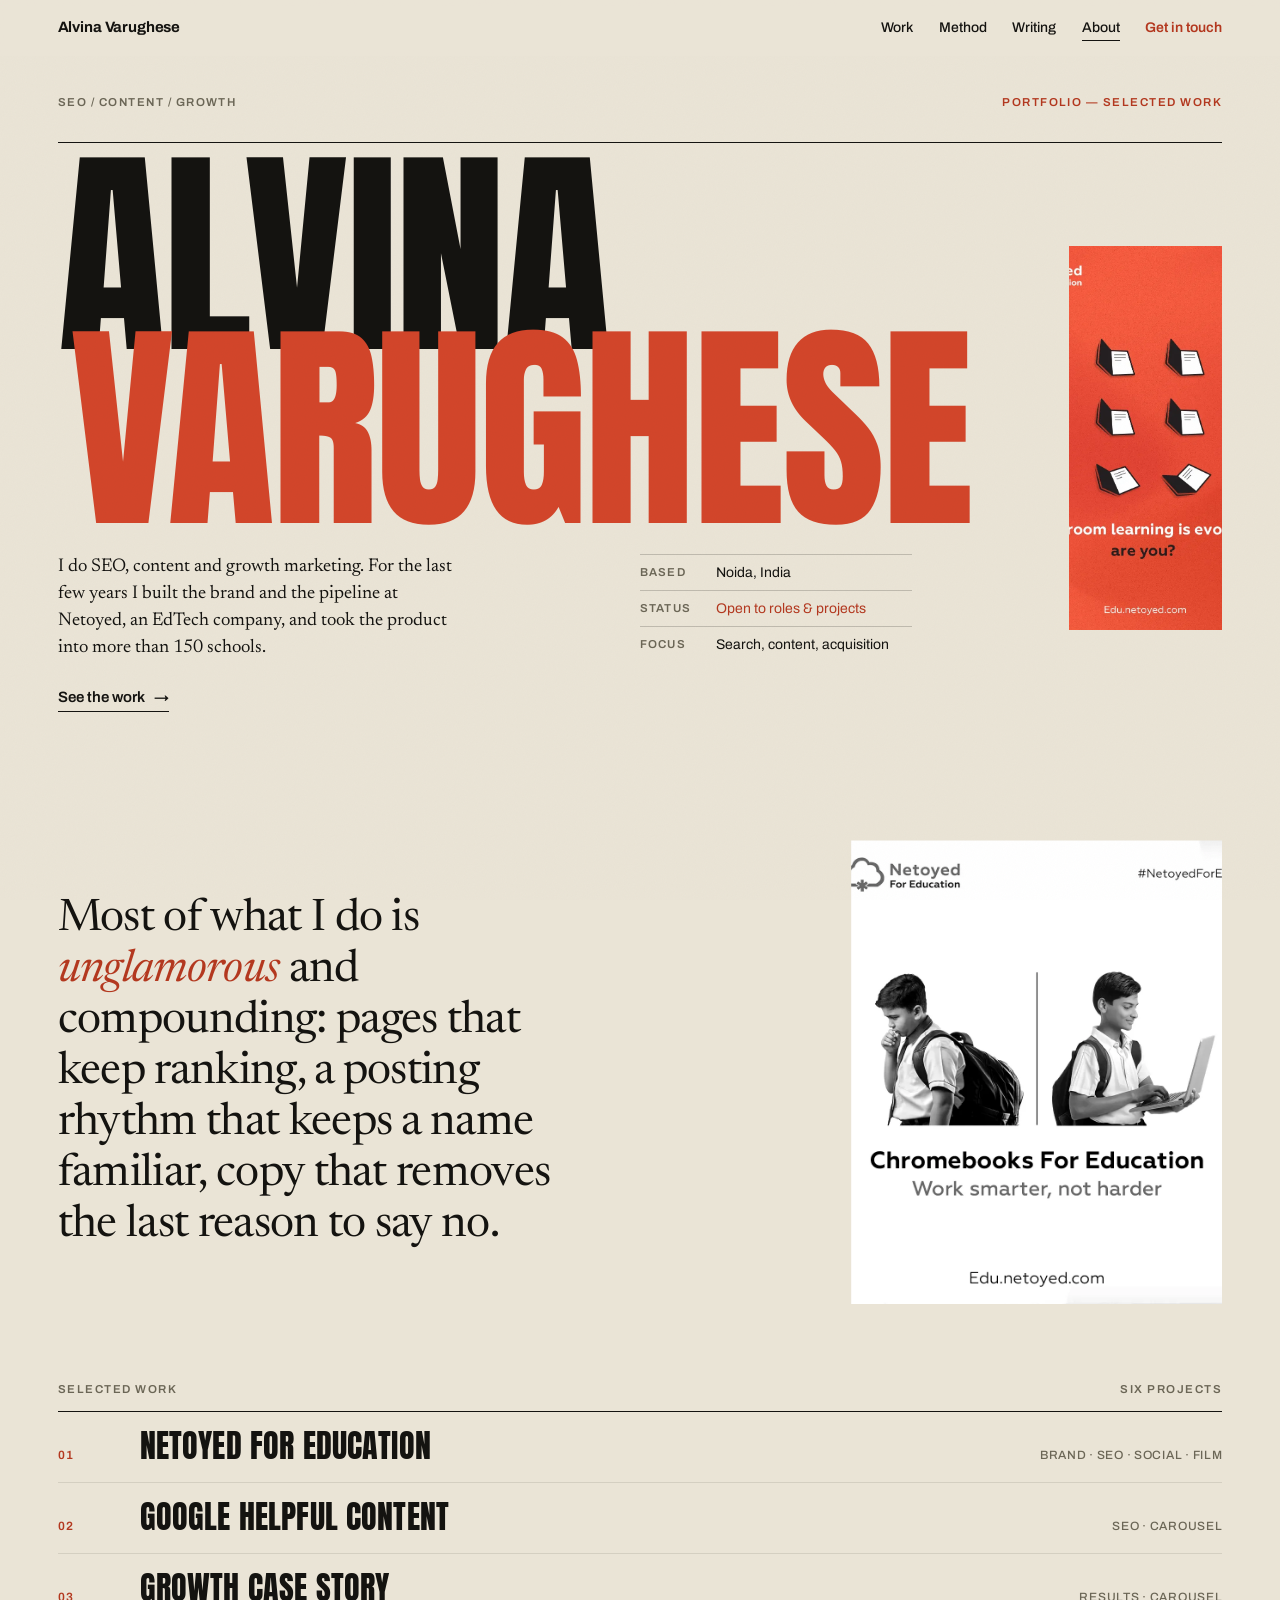
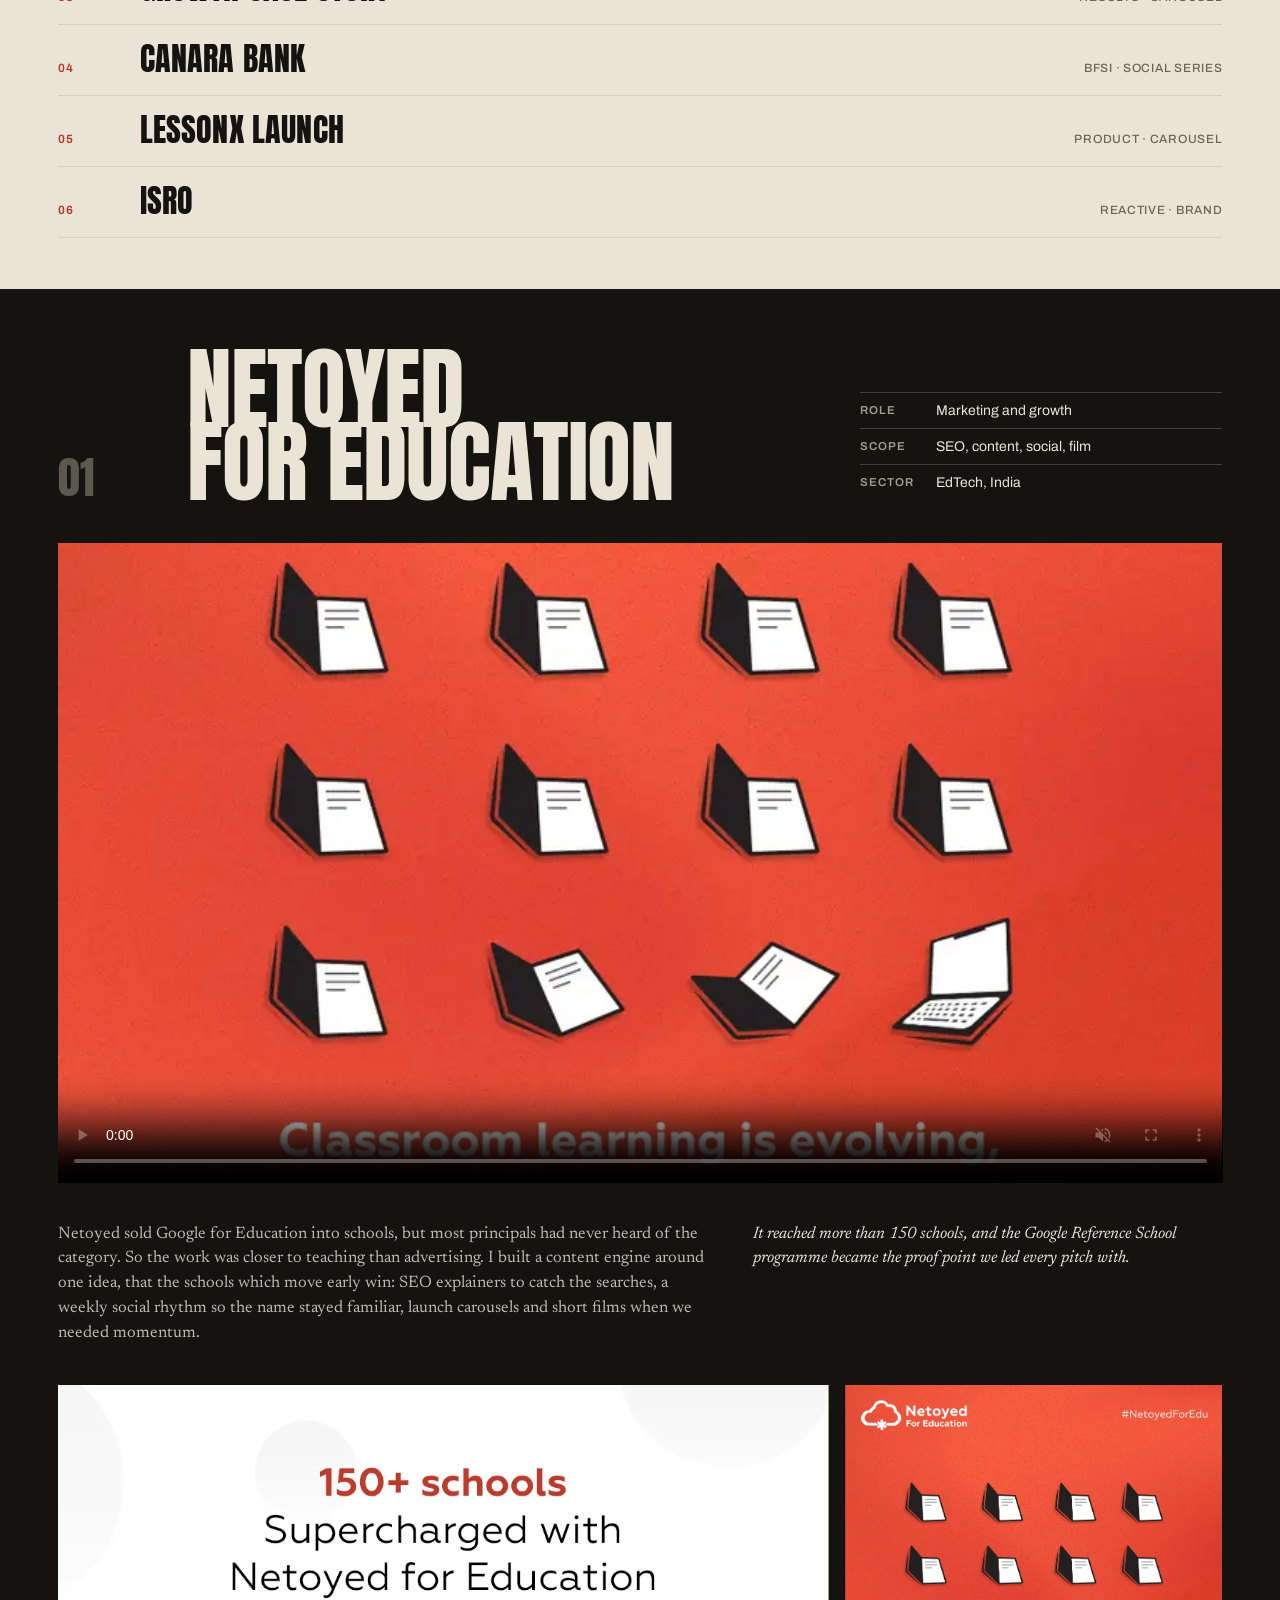
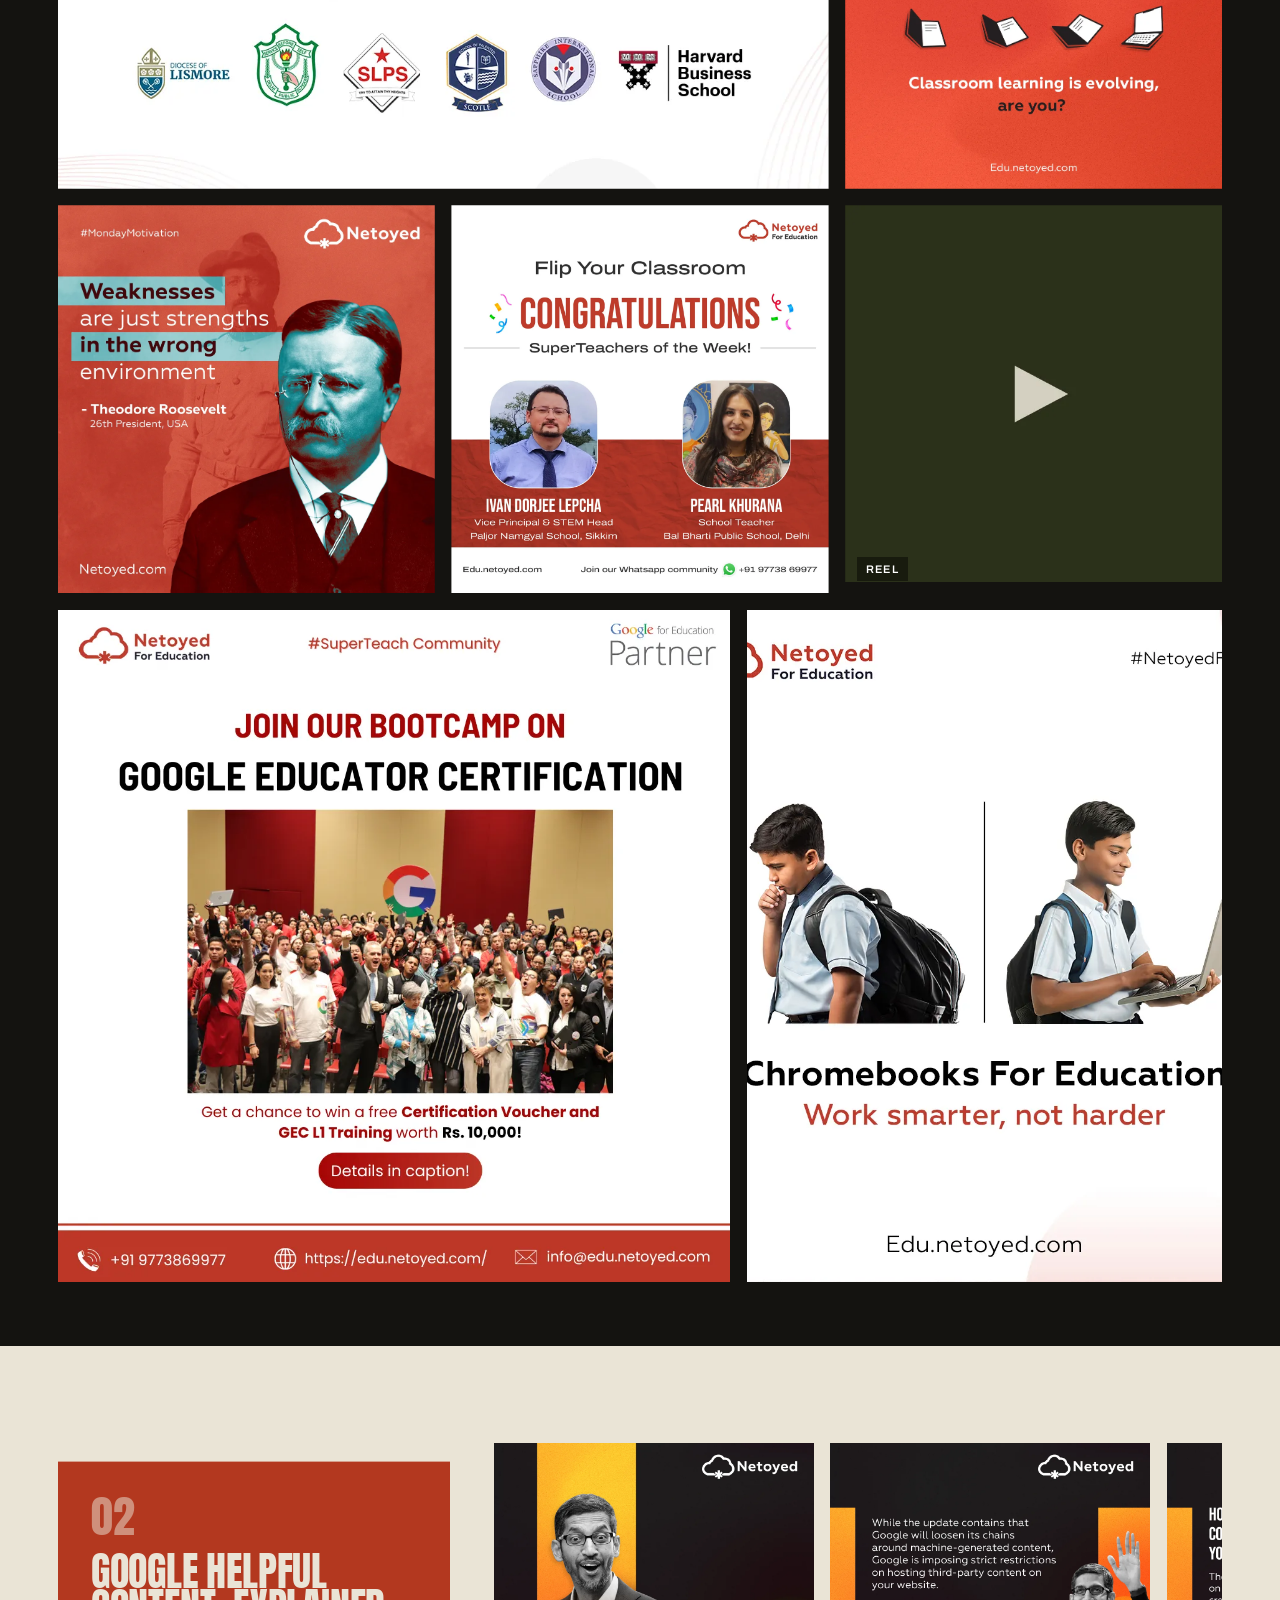
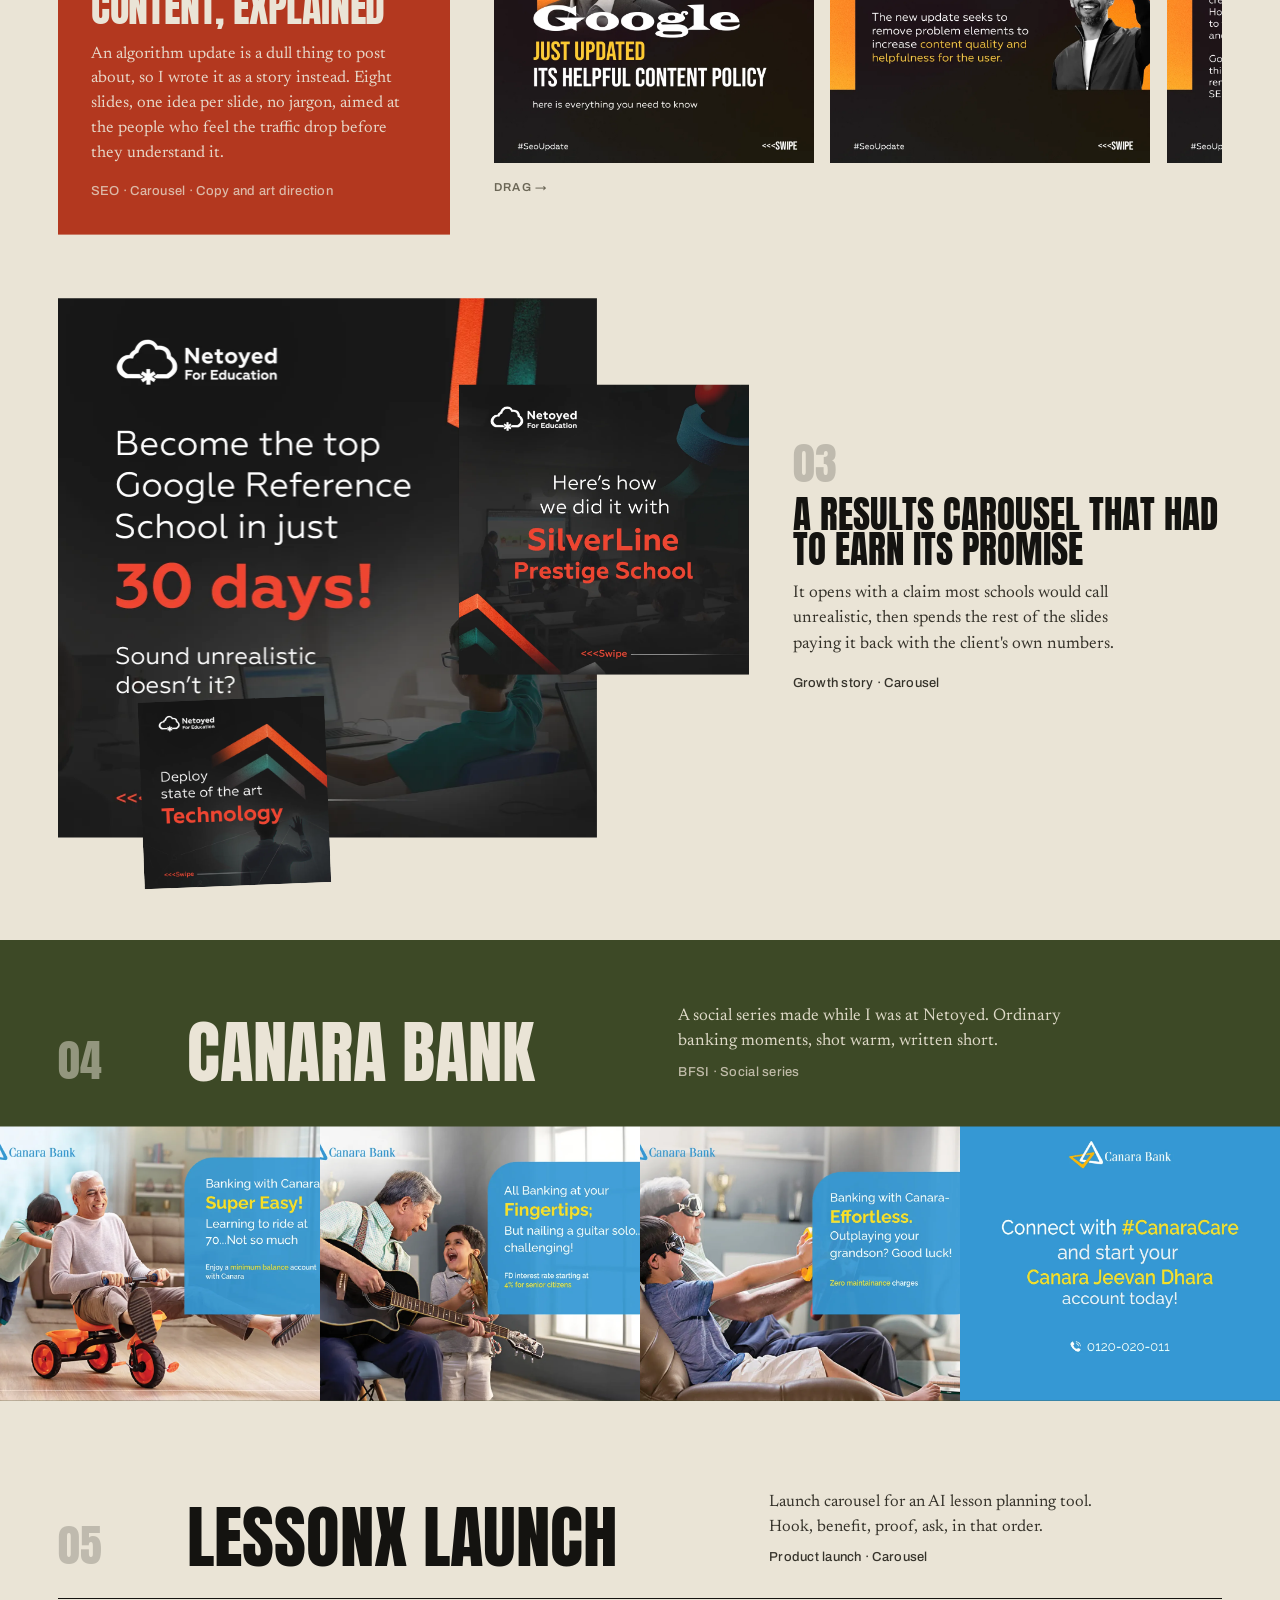
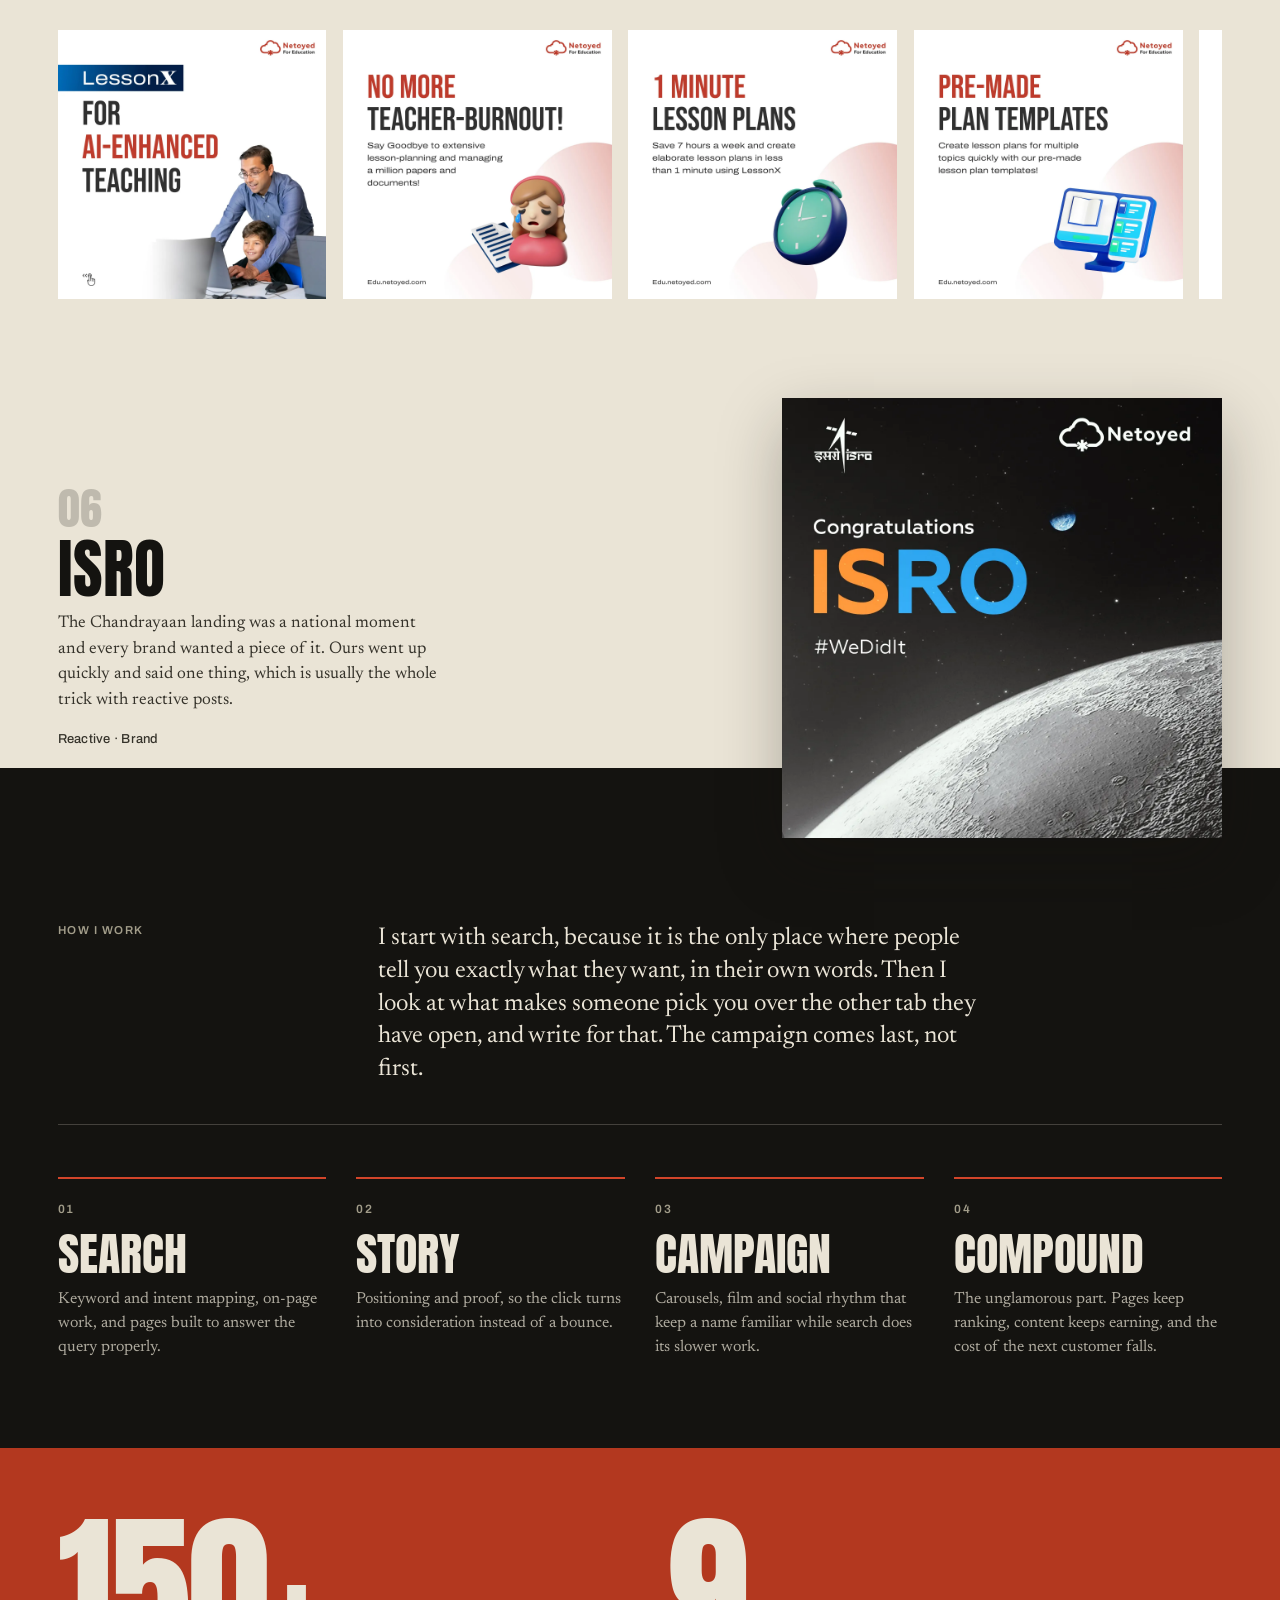
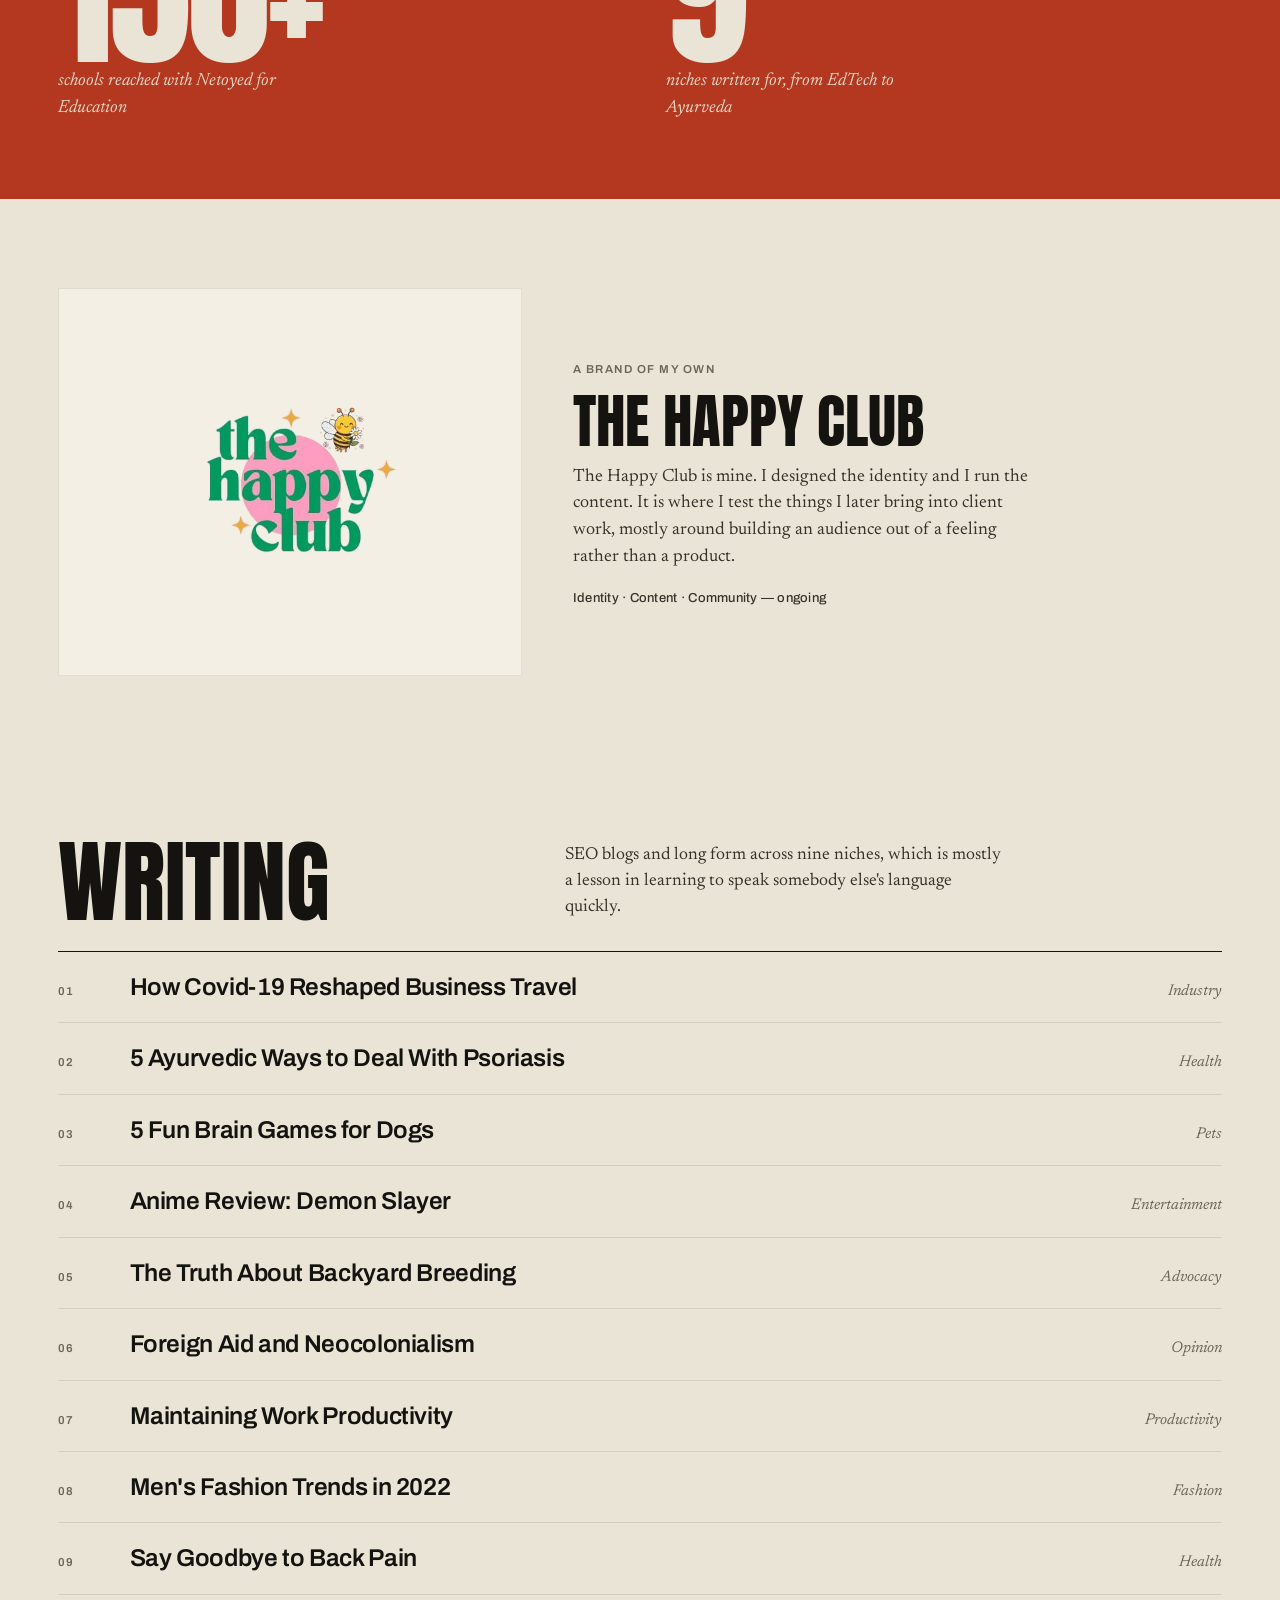
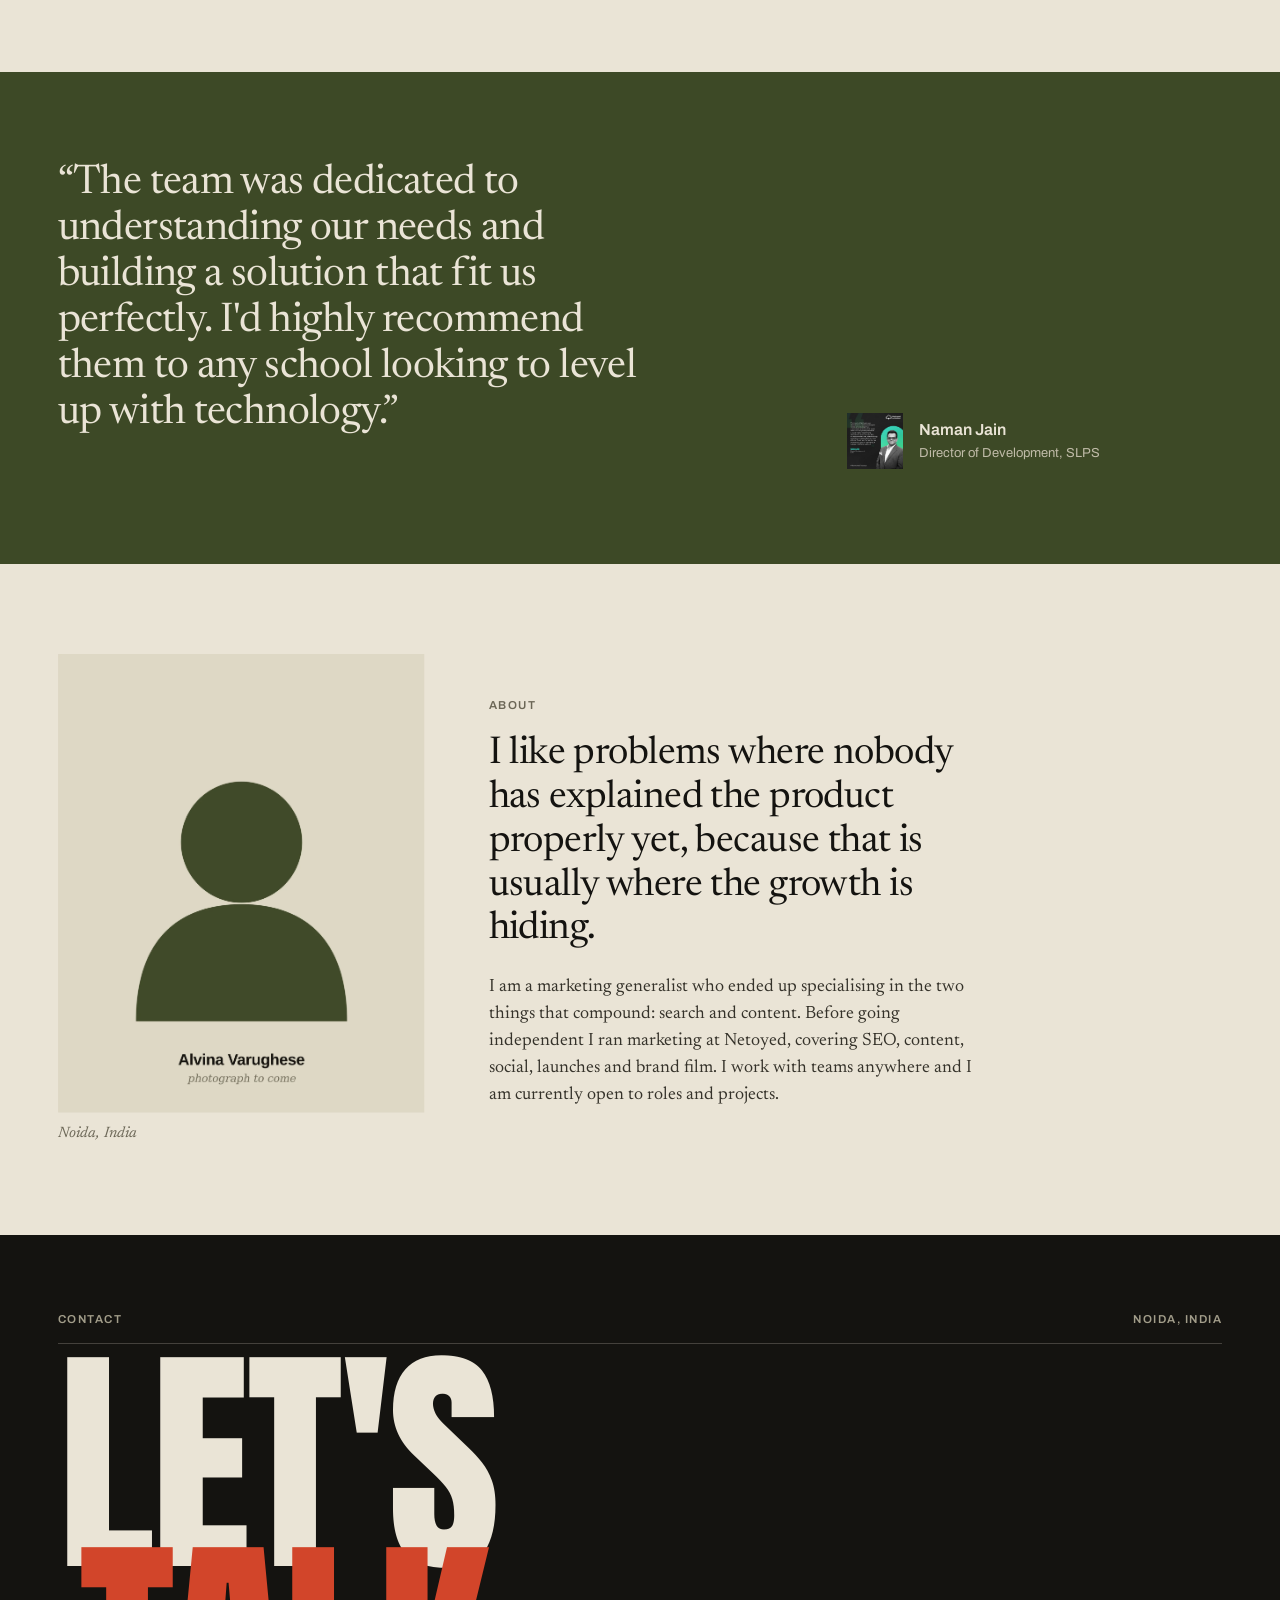
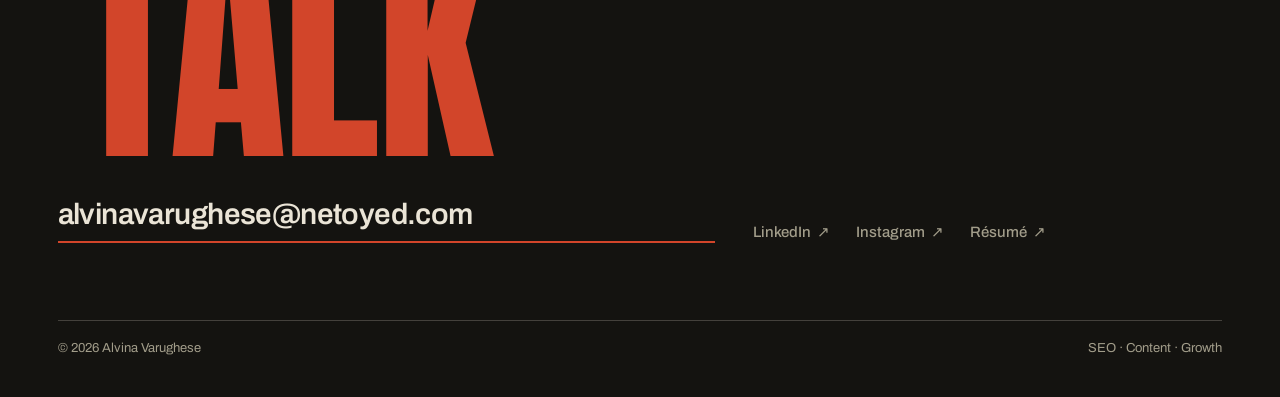
==== commit c7b27b89: "Art-direct the portfolio: composition, colour fields and editorial pacing The page was structurally " ====
--- a/index.html
+++ b/index.html
@@ -6,7 +6,7 @@
 <title>Alvina Varughese — SEO, Content &amp; Growth Marketing</title>
 <meta name="description" content="Alvina Varughese is an SEO, content and growth marketer in Noida. Selected work for Netoyed, Canara Bank and ISRO, plus writing across nine niches.">
 <meta name="author" content="Alvina Varughese">
-<meta name="theme-color" content="#e6e0d1">
+<meta name="theme-color" content="#eae4d6">
 <meta property="og:type" content="website">
 <meta property="og:title" content="Alvina Varughese — SEO, Content &amp; Growth Marketing">
 <meta property="og:description" content="Selected work in SEO, content and growth marketing.">
@@ -15,7 +15,7 @@
 <link rel="icon" href="favicon.svg" type="image/svg+xml">
 <link rel="preconnect" href="https://fonts.googleapis.com">
 <link rel="preconnect" href="https://fonts.gstatic.com" crossorigin>
-<link href="https://fonts.googleapis.com/css2?family=Archivo:wdth,wght@62..125,400..900&family=Newsreader:ital,opsz,wght@0,6..72,300..600;1,6..72,300..500&display=swap" rel="stylesheet">
+<link href="https://fonts.googleapis.com/css2?family=Anton&family=Archivo:wght@400;500;600;700&family=Newsreader:ital,opsz,wght@0,6..72,300..600;1,6..72,300..500&display=swap" rel="stylesheet">
 <link rel="stylesheet" href="assets/css/style.css">
 <script type="application/ld+json">
 {"@context":"https://schema.org","@type":"Person","name":"Alvina Varughese","jobTitle":"SEO, Content and Growth Marketer","email":"mailto:alvinavarughese@netoyed.com","address":{"@type":"PostalAddress","addressLocality":"Noida","addressRegion":"Uttar Pradesh","addressCountry":"IN"},"knowsAbout":["Search Engine Optimization","Content Strategy","Growth Marketing","Customer Acquisition","Copywriting","Social Media Marketing"]}
@@ -26,221 +26,268 @@
 <div class="progress" id="progress" aria-hidden="true"><span></span></div>
 
 <nav class="nav" id="nav" aria-label="Primary">
-  <a href="#top" class="nav__brand">Alvina Varughese</a>
+  <a href="#top" class="nav__brand">Alvina&nbsp;Varughese</a>
   <button class="nav__toggle" id="navToggle" aria-label="Open menu" aria-expanded="false"><span></span><span></span></button>
   <div class="nav__links" id="navLinks">
     <a href="#work" data-nav>Work</a>
-    <a href="#approach" data-nav>Approach</a>
-    <a href="#content" data-nav>Writing</a>
+    <a href="#method" data-nav>Method</a>
+    <a href="#writing" data-nav>Writing</a>
     <a href="#about" data-nav>About</a>
     <a href="#contact" class="nav__cta">Get in touch</a>
   </div>
 </nav>
 
-<!-- ============ OPENING ============ -->
-<header class="open" id="top">
-  <h1 class="open__name"><span>Alvina</span><span>Varughese</span></h1>
-  <div class="open__grid">
-    <div class="open__text">
-      <p class="open__lead">I do SEO, content and growth marketing. For the last few years I built the brand and the pipeline at Netoyed, an EdTech company, and took the product into more than 150 schools.</p>
-      <p class="open__note">Noida, India. Currently open to roles and projects.</p>
-      <a href="#work" class="open__link">See the work below</a>
-    </div>
-    <figure class="open__figure">
-      <img src="assets/img/edu-classroom.webp" data-zoom data-cap="Netoyed for Education, classroom campaign" alt="Netoyed for Education classroom campaign" loading="eager">
-      <figcaption>Netoyed for Education, 2023</figcaption>
+<!-- ══════════ MASTHEAD ══════════ -->
+<header class="mast" id="top">
+  <div class="mast__rail mast__rail--top">
+    <span class="lbl">SEO / Content / Growth</span>
+    <span class="lbl lbl--flare">Portfolio — Selected work</span>
+  </div>
+
+  <h1 class="mast__name">
+    <span class="mast__l1">Alvina</span>
+    <span class="mast__l2">Varughese</span>
+  </h1>
+
+  <div class="mast__body">
+    <div class="mast__intro">
+      <p>I do SEO, content and growth marketing. For the last few years I built the brand and the pipeline at Netoyed, an EdTech company, and took the product into more than 150 schools.</p>
+      <a href="#work" class="lnk">See the work <span class="lnk__arw" aria-hidden="true">→</span></a>
+    </div>
+    <dl class="mast__meta">
+      <div><dt>Based</dt><dd>Noida, India</dd></div>
+      <div><dt>Status</dt><dd class="is-open">Open to roles &amp; projects</dd></div>
+      <div><dt>Focus</dt><dd>Search, content, acquisition</dd></div>
+    </dl>
+  </div>
+
+  <figure class="mast__sliver">
+    <img src="assets/img/crop-classroom.webp" alt="Detail from the Netoyed for Education campaign" loading="eager">
+  </figure>
+</header>
+
+<!-- ══════════ STATEMENT ══════════ -->
+<section class="statement">
+  <p class="statement__text" data-rise>
+    Most of what I do is <em>unglamorous</em> and compounding: pages that keep ranking, a posting rhythm that keeps a name familiar, copy that removes the last reason to say no.
+  </p>
+  <figure class="statement__img" data-rise>
+    <img src="assets/img/treated-students.webp" alt="Students using Chromebooks, from the Netoyed for Education campaign" loading="lazy">
+  </figure>
+</section>
+
+<!-- ══════════ INDEX ══════════ -->
+<section class="contents" aria-label="Contents">
+  <div class="contents__head">
+    <span class="lbl">Selected work</span>
+    <span class="lbl">Six projects</span>
+  </div>
+  <ol class="contents__list">
+    <li><a href="#p1"><span class="contents__n">01</span><span class="contents__t">Netoyed for Education</span><span class="contents__c">Brand · SEO · Social · Film</span></a></li>
+    <li><a href="#p2"><span class="contents__n">02</span><span class="contents__t">Google Helpful Content</span><span class="contents__c">SEO · Carousel</span></a></li>
+    <li><a href="#p3"><span class="contents__n">03</span><span class="contents__t">Growth case story</span><span class="contents__c">Results · Carousel</span></a></li>
+    <li><a href="#p4"><span class="contents__n">04</span><span class="contents__t">Canara Bank</span><span class="contents__c">BFSI · Social series</span></a></li>
+    <li><a href="#p5"><span class="contents__n">05</span><span class="contents__t">LessonX launch</span><span class="contents__c">Product · Carousel</span></a></li>
+    <li><a href="#p6"><span class="contents__n">06</span><span class="contents__t">ISRO</span><span class="contents__c">Reactive · Brand</span></a></li>
+  </ol>
+</section>
+
+<main id="work">
+
+<!-- ── 01 · PATTERN A — full-bleed feature ── -->
+<article class="p1" id="p1">
+  <div class="p1__head">
+    <span class="pnum">01</span>
+    <h2 class="p1__title">Netoyed<br>for Education</h2>
+    <dl class="spec">
+      <div><dt>Role</dt><dd>Marketing and growth</dd></div>
+      <div><dt>Scope</dt><dd>SEO, content, social, film</dd></div>
+      <div><dt>Sector</dt><dd>EdTech, India</dd></div>
+    </dl>
+  </div>
+
+  <figure class="p1__film">
+    <video src="assets/video/video-edu.mp4" poster="assets/video/poster-edu.webp" muted loop playsinline autoplay controls preload="none"></video>
+  </figure>
+
+  <div class="p1__prose">
+    <p>Netoyed sold Google for Education into schools, but most principals had never heard of the category. So the work was closer to teaching than advertising. I built a content engine around one idea, that the schools which move early win: SEO explainers to catch the searches, a weekly social rhythm so the name stayed familiar, launch carousels and short films when we needed momentum.</p>
+    <p class="p1__result">It reached more than 150 schools, and the Google Reference School programme became the proof point we led every pitch with.</p>
+  </div>
+
+  <div class="p1__grid">
+    <img class="s-8" src="assets/img/banner-schools.webp" data-zoom data-cap="150+ schools supercharged with Netoyed for Education" alt="150 plus schools supercharged with Netoyed for Education" loading="lazy">
+    <img class="s-4" src="assets/img/edu-classroom.webp" data-zoom data-cap="Classroom learning is evolving" alt="Classroom learning is evolving post" loading="lazy">
+    <img class="s-4" src="assets/img/edu-motivation.webp" data-zoom data-cap="Monday motivation series" alt="Monday motivation post" loading="lazy">
+    <img class="s-4" src="assets/img/edu-superteachers.webp" data-zoom data-cap="Super teachers of the week" alt="Super teachers of the week post" loading="lazy">
+    <figure class="s-4 reel">
+      <video src="assets/video/video-wifi.mp4" poster="assets/video/poster-wifi.webp" muted loop playsinline autoplay preload="none"></video>
+      <figcaption>Reel</figcaption>
     </figure>
-  </div>
-  <div class="open__pair">
-    <figure class="open__small open__small--a">
-      <img src="assets/img/seo-1.webp" data-zoom data-cap="Google Helpful Content explainer" alt="SEO explainer opening slide" loading="lazy">
+    <img class="s-7" src="assets/img/edu-bootcamp.webp" data-zoom data-cap="Google Educator Certification bootcamp" alt="Google Educator Certification bootcamp post" loading="lazy">
+    <img class="s-5" src="assets/img/edu-chromebooks.webp" data-zoom data-cap="Chromebooks for Education" alt="Chromebooks for Education post" loading="lazy">
+  </div>
+</article>
+
+<!-- ── 02 · PATTERN B — split, offset, colour field ── -->
+<article class="p2" id="p2">
+  <div class="p2__text">
+    <span class="pnum pnum--flare">02</span>
+    <h2>Google Helpful Content, explained</h2>
+    <p>An algorithm update is a dull thing to post about, so I wrote it as a story instead. Eight slides, one idea per slide, no jargon, aimed at the people who feel the traffic drop before they understand it.</p>
+    <p class="meta">SEO · Carousel · Copy and art direction</p>
+  </div>
+  <div class="p2__media">
+    <div class="strip" data-strip>
+      <img src="assets/img/seo-1.webp" data-zoom data-cap="Google updated its Helpful Content policy" alt="SEO explainer slide 1" loading="lazy">
+      <img src="assets/img/seo-2.webp" data-zoom data-cap="SEO explainer, slide 2" alt="SEO explainer slide 2" loading="lazy">
+      <img src="assets/img/seo-3.webp" data-zoom data-cap="SEO explainer, slide 3" alt="SEO explainer slide 3" loading="lazy">
+      <img src="assets/img/seo-4.webp" data-zoom data-cap="SEO explainer, slide 4" alt="SEO explainer slide 4" loading="lazy">
+      <img src="assets/img/seo-5.webp" data-zoom data-cap="SEO explainer, slide 5" alt="SEO explainer slide 5" loading="lazy">
+      <img src="assets/img/seo-6.webp" data-zoom data-cap="SEO explainer, slide 6" alt="SEO explainer slide 6" loading="lazy">
+      <img src="assets/img/seo-7.webp" data-zoom data-cap="SEO explainer, slide 7" alt="SEO explainer slide 7" loading="lazy">
+    </div>
+    <span class="hint">Drag →</span>
+  </div>
+</article>
+
+<!-- ── 03 · PATTERN C — collage, overlapping scales ── -->
+<article class="p3" id="p3">
+  <div class="p3__collage">
+    <figure class="p3__big">
+      <img src="assets/img/growth-1.webp" data-zoom data-cap="Become the top Google Reference School in 30 days" alt="Growth story slide 1" loading="lazy">
     </figure>
-    <figure class="open__small open__small--b">
-      <img src="assets/img/brand-isro.webp" data-zoom data-cap="ISRO landing post" alt="ISRO congratulations post" loading="lazy">
+    <figure class="p3__mid">
+      <img src="assets/img/growth-2.webp" data-zoom data-cap="Growth story, slide 2" alt="Growth story slide 2" loading="lazy">
     </figure>
-    <p class="open__aside">Search, story and the campaigns in between.</p>
-  </div>
-</header>
-
-<!-- ============ WORK ============ -->
-<section class="work" id="work">
-  <h2 class="sec-head" data-rise>Selected work</h2>
-
-  <!-- Featured, full bleed -->
-  <article class="lead" data-rise>
-    <div class="lead__inner">
-      <div class="lead__top">
-        <h3 class="lead__title">Netoyed for Education</h3>
-        <ul class="lead__meta">
-          <li><b>Role</b> Marketing and growth</li>
-          <li><b>Scope</b> SEO, content, social, film</li>
-          <li><b>Sector</b> EdTech, India</li>
-        </ul>
-      </div>
-      <div class="lead__body">
-        <p>Netoyed sold Google for Education into schools, but most principals had never heard of the category. So the work was closer to teaching than advertising. I built a content engine around one idea, that the schools which move early win: SEO explainers to catch the searches, a weekly social rhythm so the name stayed familiar, launch carousels and short films when we needed momentum.</p>
-        <p class="lead__result">It reached more than 150 schools, and the Google Reference School programme became the proof point we led every pitch with.</p>
-      </div>
-    </div>
-    <figure class="lead__film">
-      <video src="assets/video/video-edu.mp4" poster="assets/video/poster-edu.webp" muted loop playsinline autoplay controls preload="none"></video>
+    <figure class="p3__sm">
+      <img src="assets/img/growth-3.webp" data-zoom data-cap="Growth story, slide 3" alt="Growth story slide 3" loading="lazy">
     </figure>
-    <div class="lead__grid">
-      <img class="g-6" src="assets/img/banner-schools.webp" data-zoom data-cap="150+ schools supercharged with Netoyed for Education" alt="150 plus schools supercharged with Netoyed" loading="lazy">
-      <img class="g-3" src="assets/img/edu-chromebooks.webp" data-zoom data-cap="Chromebooks for Education" alt="Chromebooks for Education post" loading="lazy">
-      <img class="g-3" src="assets/img/edu-classroom.webp" data-zoom data-cap="Classroom learning is evolving" alt="Classroom learning is evolving post" loading="lazy">
-      <img class="g-4" src="assets/img/edu-motivation.webp" data-zoom data-cap="Monday motivation series" alt="Monday motivation post" loading="lazy">
-      <img class="g-4" src="assets/img/edu-superteachers.webp" data-zoom data-cap="Super teachers of the week" alt="Super teachers of the week post" loading="lazy">
-      <figure class="g-4 reel">
-        <video src="assets/video/video-wifi.mp4" poster="assets/video/poster-wifi.webp" muted loop playsinline autoplay preload="none"></video>
-        <span>Reel</span>
-      </figure>
-      <img class="g-12" src="assets/img/edu-bootcamp.webp" data-zoom data-cap="Google Educator Certification bootcamp" alt="Google Educator Certification bootcamp post" loading="lazy">
-    </div>
-  </article>
-
-  <!-- SEO explainer -->
-  <article class="proj" data-rise>
-    <div class="proj__text">
-      <h3>Google Helpful Content, explained</h3>
-      <p>An algorithm update is a dull thing to post about, so I wrote it as a story instead. Eight slides, one idea per slide, no jargon, aimed at the people who feel the traffic drop before they understand it.</p>
-      <p class="proj__meta">SEO, carousel, copy and art direction</p>
-    </div>
-    <div class="proj__media">
-      <div class="strip" data-strip>
-        <img src="assets/img/seo-1.webp" data-zoom data-cap="Google updated its Helpful Content policy" alt="SEO explainer slide 1" loading="lazy">
-        <img src="assets/img/seo-2.webp" data-zoom data-cap="SEO explainer, slide 2" alt="SEO explainer slide 2" loading="lazy">
-        <img src="assets/img/seo-3.webp" data-zoom data-cap="SEO explainer, slide 3" alt="SEO explainer slide 3" loading="lazy">
-        <img src="assets/img/seo-4.webp" data-zoom data-cap="SEO explainer, slide 4" alt="SEO explainer slide 4" loading="lazy">
-        <img src="assets/img/seo-5.webp" data-zoom data-cap="SEO explainer, slide 5" alt="SEO explainer slide 5" loading="lazy">
-        <img src="assets/img/seo-6.webp" data-zoom data-cap="SEO explainer, slide 6" alt="SEO explainer slide 6" loading="lazy">
-        <img src="assets/img/seo-7.webp" data-zoom data-cap="SEO explainer, slide 7" alt="SEO explainer slide 7" loading="lazy">
-      </div>
-      <figcaption class="cap">Drag to move through the deck.</figcaption>
-    </div>
-  </article>
-
-  <!-- Growth story, offset -->
-  <article class="proj proj--flip" data-rise>
-    <div class="proj__text">
-      <h3>A results carousel that had to earn its promise</h3>
-      <p>It opens with a claim most schools would call unrealistic, then spends the rest of the slides paying it back with the client's own numbers.</p>
-      <p class="proj__meta">Growth story, carousel</p>
-    </div>
-    <div class="proj__media proj__media--stack">
-      <img src="assets/img/growth-1.webp" data-zoom data-cap="Become the top Google Reference School in 30 days" alt="Growth story slide 1" loading="lazy">
-      <div class="pair">
-        <img src="assets/img/growth-2.webp" data-zoom data-cap="Growth story, slide 2" alt="Growth story slide 2" loading="lazy">
-        <img src="assets/img/growth-3.webp" data-zoom data-cap="Growth story, slide 3" alt="Growth story slide 3" loading="lazy">
-      </div>
-    </div>
-  </article>
-
-  <!-- Canara, wide -->
-  <article class="proj proj--wide" data-rise>
-    <div class="proj__text">
-      <h3>Canara Bank</h3>
+  </div>
+  <div class="p3__text">
+    <span class="pnum">03</span>
+    <h2>A results carousel that had to earn its promise</h2>
+    <p>It opens with a claim most schools would call unrealistic, then spends the rest of the slides paying it back with the client's own numbers.</p>
+    <p class="meta">Growth story · Carousel</p>
+  </div>
+</article>
+
+<!-- ── 04 · PATTERN D — full-bleed edge to edge ── -->
+<article class="p4" id="p4">
+  <div class="p4__head">
+    <span class="pnum">04</span>
+    <h2>Canara Bank</h2>
+    <div class="p4__side">
       <p>A social series made while I was at Netoyed. Ordinary banking moments, shot warm, written short.</p>
-      <p class="proj__meta">BFSI, social series</p>
-    </div>
-    <div class="quad">
-      <img src="assets/img/canara-1.webp" data-zoom data-cap="Canara Bank, super easy banking" alt="Canara Bank super easy" loading="lazy">
-      <img src="assets/img/canara-2.webp" data-zoom data-cap="Canara Bank, at your fingertips" alt="Canara Bank fingertips" loading="lazy">
-      <img src="assets/img/canara-3.webp" data-zoom data-cap="Canara Bank, effortless banking" alt="Canara Bank effortless" loading="lazy">
-      <img src="assets/img/canara-4.webp" data-zoom data-cap="Canara Jeevan Dhara" alt="Canara Jeevan Dhara" loading="lazy">
-    </div>
-  </article>
-
-  <!-- LessonX -->
-  <article class="proj" data-rise>
-    <div class="proj__text">
-      <h3>LessonX launch</h3>
+      <p class="meta">BFSI · Social series</p>
+    </div>
+  </div>
+  <div class="p4__row">
+    <img src="assets/img/canara-1.webp" data-zoom data-cap="Canara Bank, super easy banking" alt="Canara Bank super easy" loading="lazy">
+    <img src="assets/img/canara-2.webp" data-zoom data-cap="Canara Bank, at your fingertips" alt="Canara Bank fingertips" loading="lazy">
+    <img src="assets/img/canara-3.webp" data-zoom data-cap="Canara Bank, effortless banking" alt="Canara Bank effortless" loading="lazy">
+    <img src="assets/img/canara-4.webp" data-zoom data-cap="Canara Jeevan Dhara" alt="Canara Jeevan Dhara" loading="lazy">
+  </div>
+</article>
+
+<!-- ── 05 · PATTERN E — editorial, title over media ── -->
+<article class="p5" id="p5">
+  <div class="p5__head">
+    <span class="pnum">05</span>
+    <h2>LessonX launch</h2>
+    <div class="p5__side">
       <p>Launch carousel for an AI lesson planning tool. Hook, benefit, proof, ask, in that order.</p>
-      <p class="proj__meta">Product launch, carousel</p>
-    </div>
-    <div class="proj__media">
-      <div class="strip" data-strip>
-        <img src="assets/img/lessonx-1.webp" data-zoom data-cap="LessonX launch, slide 1" alt="LessonX slide 1" loading="lazy">
-        <img src="assets/img/lessonx-2.webp" data-zoom data-cap="LessonX launch, slide 2" alt="LessonX slide 2" loading="lazy">
-        <img src="assets/img/lessonx-3.webp" data-zoom data-cap="LessonX launch, slide 3" alt="LessonX slide 3" loading="lazy">
-        <img src="assets/img/lessonx-4.webp" data-zoom data-cap="LessonX launch, slide 4" alt="LessonX slide 4" loading="lazy">
-        <img src="assets/img/lessonx-5.webp" data-zoom data-cap="LessonX launch, slide 5" alt="LessonX slide 5" loading="lazy">
-        <img src="assets/img/lessonx-6.webp" data-zoom data-cap="LessonX launch, slide 6" alt="LessonX slide 6" loading="lazy">
-      </div>
-    </div>
-  </article>
-
-  <!-- ISRO note -->
-  <article class="note" data-rise>
-    <figure class="note__img">
-      <img src="assets/img/brand-isro.webp" data-zoom data-cap="ISRO landing post" alt="ISRO congratulations post" loading="lazy">
-    </figure>
-    <div class="note__text">
-      <h3>ISRO</h3>
-      <p>The Chandrayaan landing was a national moment and every brand wanted a piece of it. Ours went up quickly and said one thing, which is usually the whole trick with reactive posts.</p>
-    </div>
-  </article>
-</section>
-
-<!-- ============ APPROACH ============ -->
-<section class="approach" id="approach" data-rise>
-  <div class="approach__inner">
-    <h2 class="approach__head">How I work</h2>
-    <div class="approach__cols">
-      <div class="approach__prose">
-        <p>I start with search, because it is the only place where people tell you exactly what they want, in their own words. Then I look at what makes someone pick you over the other tab they have open, and write for that. The campaign comes last, not first.</p>
-        <p>Most of what I do is unglamorous and compounding: pages that keep ranking, a posting rhythm that keeps a name familiar, copy that removes the last reason to say no.</p>
-      </div>
-      <ul class="approach__list">
-        <li>SEO and organic growth</li>
-        <li>Content strategy</li>
-        <li>Copywriting</li>
-        <li>Customer acquisition</li>
-        <li>Organic and paid social</li>
-        <li>Brand campaigns</li>
-      </ul>
-    </div>
-    <dl class="figures">
-      <div><dt class="metric__n" data-count="150" data-suffix="+">0</dt><dd>schools reached with Netoyed</dd></div>
-      <div><dt class="metric__n" data-count="9" data-suffix="">0</dt><dd>niches written for</dd></div>
-      <div><dt class="metric__n" data-count="3" data-suffix="">0</dt><dd>brands grown end to end</dd></div>
-    </dl>
-    <p class="figures__note">Campaign figures from Alvina's reporting go here once they are shared.</p>
-  </div>
-</section>
-
-<!-- ============ WRITING + CLUB ============ -->
-<section class="content" id="content">
-  <div class="club" data-rise>
-    <figure class="club__mark"><img src="assets/img/happyclub.webp" alt="The Happy Club logo, designed by Alvina Varughese" loading="lazy"></figure>
-    <div class="club__text">
-      <h2>The Happy Club</h2>
-      <p>The Happy Club is mine. I designed the identity and I run the content. It is where I test the things I later bring into client work, mostly around building an audience out of a feeling rather than a product.</p>
-      <p class="club__meta">Identity, content, community. Ongoing.</p>
-    </div>
-  </div>
-
-  <div class="writing" data-rise>
-    <h2 class="sec-head sec-head--sm">Writing</h2>
-    <p class="writing__intro">SEO blogs and long form across nine niches, which is mostly a lesson in learning to speak somebody else's language quickly.</p>
-    <ul class="writing__list">
-      <li><span>How Covid-19 Reshaped Business Travel</span><em>Industry</em></li>
-      <li><span>5 Ayurvedic Ways to Deal With Psoriasis</span><em>Health</em></li>
-      <li><span>5 Fun Brain Games for Dogs</span><em>Pets</em></li>
-      <li><span>Anime Review: Demon Slayer</span><em>Entertainment</em></li>
-      <li><span>The Truth About Backyard Breeding</span><em>Advocacy</em></li>
-      <li><span>Foreign Aid and Neocolonialism</span><em>Opinion</em></li>
-      <li><span>Maintaining Work Productivity</span><em>Productivity</em></li>
-      <li><span>Men's Fashion Trends in 2022</span><em>Fashion</em></li>
-      <li><span>Say Goodbye to Back Pain</span><em>Health</em></li>
-    </ul>
-  </div>
-</section>
-
-<!-- ============ TESTIMONIAL ============ -->
-<section class="quote-wrap" data-rise aria-label="Testimonial">
-  <blockquote class="quote">
-    <p>“The team was dedicated to understanding our needs and building a solution that fit us perfectly. I'd highly recommend them to any school looking to level up with technology.”</p>
+      <p class="meta">Product launch · Carousel</p>
+    </div>
+  </div>
+  <div class="strip strip--tight" data-strip>
+    <img src="assets/img/lessonx-1.webp" data-zoom data-cap="LessonX launch, slide 1" alt="LessonX slide 1" loading="lazy">
+    <img src="assets/img/lessonx-2.webp" data-zoom data-cap="LessonX launch, slide 2" alt="LessonX slide 2" loading="lazy">
+    <img src="assets/img/lessonx-3.webp" data-zoom data-cap="LessonX launch, slide 3" alt="LessonX slide 3" loading="lazy">
+    <img src="assets/img/lessonx-4.webp" data-zoom data-cap="LessonX launch, slide 4" alt="LessonX slide 4" loading="lazy">
+    <img src="assets/img/lessonx-5.webp" data-zoom data-cap="LessonX launch, slide 5" alt="LessonX slide 5" loading="lazy">
+    <img src="assets/img/lessonx-6.webp" data-zoom data-cap="LessonX launch, slide 6" alt="LessonX slide 6" loading="lazy">
+  </div>
+</article>
+
+<!-- ── 06 · PATTERN F — floating image crossing the boundary ── -->
+<article class="p6" id="p6">
+  <div class="p6__text">
+    <span class="pnum">06</span>
+    <h2>ISRO</h2>
+    <p>The Chandrayaan landing was a national moment and every brand wanted a piece of it. Ours went up quickly and said one thing, which is usually the whole trick with reactive posts.</p>
+    <p class="meta">Reactive · Brand</p>
+  </div>
+  <figure class="p6__float">
+    <img src="assets/img/brand-isro.webp" data-zoom data-cap="Congratulations ISRO, #WeDidIt" alt="ISRO congratulations post" loading="lazy">
+  </figure>
+</article>
+
+</main>
+
+<!-- ══════════ METHOD ══════════ -->
+<section class="method" id="method">
+  <div class="method__head">
+    <span class="lbl lbl--onDark">How I work</span>
+    <p class="method__lede">I start with search, because it is the only place where people tell you exactly what they want, in their own words. Then I look at what makes someone pick you over the other tab they have open, and write for that. The campaign comes last, not first.</p>
+  </div>
+  <ol class="steps">
+    <li data-rise><span class="steps__n">01</span><h3>Search</h3><p>Keyword and intent mapping, on-page work, and pages built to answer the query properly.</p></li>
+    <li data-rise><span class="steps__n">02</span><h3>Story</h3><p>Positioning and proof, so the click turns into consideration instead of a bounce.</p></li>
+    <li data-rise><span class="steps__n">03</span><h3>Campaign</h3><p>Carousels, film and social rhythm that keep a name familiar while search does its slower work.</p></li>
+    <li data-rise><span class="steps__n">04</span><h3>Compound</h3><p>The unglamorous part. Pages keep ranking, content keeps earning, and the cost of the next customer falls.</p></li>
+  </ol>
+</section>
+
+<!-- ══════════ FIGURES — breather ══════════ -->
+<section class="fig-band" aria-label="Figures">
+  <div class="fig">
+    <span class="fig__n" data-count="150" data-suffix="+">0</span>
+    <span class="fig__l">schools reached with Netoyed for Education</span>
+  </div>
+  <div class="fig">
+    <span class="fig__n" data-count="9" data-suffix="">0</span>
+    <span class="fig__l">niches written for, from EdTech to Ayurveda</span>
+  </div>
+  <!-- Real campaign metrics (impressions, engagement lift, pipeline) go here once Alvina shares them. Do not estimate. -->
+</section>
+
+<!-- ══════════ THE HAPPY CLUB ══════════ -->
+<section class="club">
+  <figure class="club__mark">
+    <img src="assets/img/happyclub.webp" alt="The Happy Club logo, designed by Alvina Varughese" loading="lazy">
+  </figure>
+  <div class="club__text">
+    <span class="lbl">A brand of my own</span>
+    <h2>The Happy Club</h2>
+    <p>The Happy Club is mine. I designed the identity and I run the content. It is where I test the things I later bring into client work, mostly around building an audience out of a feeling rather than a product.</p>
+    <p class="meta">Identity · Content · Community — ongoing</p>
+  </div>
+</section>
+
+<!-- ══════════ WRITING ══════════ -->
+<section class="writing" id="writing">
+  <div class="writing__head">
+    <h2 class="writing__title">Writing</h2>
+    <p class="writing__lede">SEO blogs and long form across nine niches, which is mostly a lesson in learning to speak somebody else's language quickly.</p>
+  </div>
+  <ol class="wlist">
+    <li><span class="wlist__n">01</span><span class="wlist__t">How Covid-19 Reshaped Business Travel</span><span class="wlist__c">Industry</span></li>
+    <li><span class="wlist__n">02</span><span class="wlist__t">5 Ayurvedic Ways to Deal With Psoriasis</span><span class="wlist__c">Health</span></li>
+    <li><span class="wlist__n">03</span><span class="wlist__t">5 Fun Brain Games for Dogs</span><span class="wlist__c">Pets</span></li>
+    <li><span class="wlist__n">04</span><span class="wlist__t">Anime Review: Demon Slayer</span><span class="wlist__c">Entertainment</span></li>
+    <li><span class="wlist__n">05</span><span class="wlist__t">The Truth About Backyard Breeding</span><span class="wlist__c">Advocacy</span></li>
+    <li><span class="wlist__n">06</span><span class="wlist__t">Foreign Aid and Neocolonialism</span><span class="wlist__c">Opinion</span></li>
+    <li><span class="wlist__n">07</span><span class="wlist__t">Maintaining Work Productivity</span><span class="wlist__c">Productivity</span></li>
+    <li><span class="wlist__n">08</span><span class="wlist__t">Men's Fashion Trends in 2022</span><span class="wlist__c">Fashion</span></li>
+    <li><span class="wlist__n">09</span><span class="wlist__t">Say Goodbye to Back Pain</span><span class="wlist__c">Health</span></li>
+  </ol>
+</section>
+
+<!-- ══════════ QUOTE — colour field ══════════ -->
+<section class="quote" aria-label="Testimonial">
+  <blockquote>
+    <p>The team was dedicated to understanding our needs and building a solution that fit us perfectly. I'd highly recommend them to any school looking to level up with technology.</p>
     <footer>
       <img src="assets/img/testimonial-naman.webp" data-zoom data-cap="Naman Jain, Director of Development, SLPS" alt="Naman Jain" loading="lazy">
       <span><b>Naman Jain</b>Director of Development, SLPS</span>
@@ -248,36 +295,42 @@
   </blockquote>
 </section>
 
-<!-- ============ ABOUT ============ -->
-<section class="about" id="about" data-rise>
+<!-- ══════════ ABOUT ══════════ -->
+<section class="about" id="about">
   <figure class="about__portrait">
     <img src="assets/img/portrait.webp" alt="Portrait of Alvina Varughese (placeholder, swap in a real photo)" loading="lazy">
     <figcaption>Noida, India</figcaption>
   </figure>
   <div class="about__text">
-    <h2 class="sec-head sec-head--sm">About</h2>
-    <p>I am a marketing generalist who ended up specialising in the two things that compound: search and content. I like problems where nobody has explained the product properly yet, because that is usually where the growth is hiding.</p>
-    <p>Before going independent I ran marketing at Netoyed, covering SEO, content, social, launches and brand film. I work with teams anywhere and I am currently open to roles and projects.</p>
-  </div>
-</section>
-
-<!-- ============ CONTACT ============ -->
-<footer class="contact" id="contact" data-rise>
-  <h2 class="contact__head">Let's talk</h2>
-  <a href="mailto:alvinavarughese@netoyed.com" class="contact__email">alvinavarughese@netoyed.com</a>
-  <div class="contact__links">
-    <a href="#" data-placeholder>LinkedIn</a>
-    <a href="#" data-placeholder>Instagram</a>
-    <a href="#" data-placeholder>Résumé</a>
+    <span class="lbl">About</span>
+    <p class="about__lead">I like problems where nobody has explained the product properly yet, because that is usually where the growth is hiding.</p>
+    <p>I am a marketing generalist who ended up specialising in the two things that compound: search and content. Before going independent I ran marketing at Netoyed, covering SEO, content, social, launches and brand film. I work with teams anywhere and I am currently open to roles and projects.</p>
+  </div>
+</section>
+
+<!-- ══════════ CONTACT ══════════ -->
+<footer class="contact" id="contact">
+  <div class="contact__rail">
+    <span class="lbl lbl--onDark">Contact</span>
+    <span class="lbl lbl--onDark">Noida, India</span>
+  </div>
+  <h2 class="contact__head"><span>Let's</span><span>talk</span></h2>
+  <div class="contact__body">
+    <a href="mailto:alvinavarughese@netoyed.com" class="contact__email">alvinavarughese@netoyed.com</a>
+    <div class="contact__links">
+      <!-- Placeholder links: replace href="#" with the real URLs and remove data-placeholder -->
+      <a href="#" data-placeholder>LinkedIn <span aria-hidden="true">↗</span></a>
+      <a href="#" data-placeholder>Instagram <span aria-hidden="true">↗</span></a>
+      <a href="#" data-placeholder>Résumé <span aria-hidden="true">↗</span></a>
+    </div>
   </div>
   <div class="contact__foot">
     <span>© <span id="year">2026</span> Alvina Varughese</span>
-    <span>Noida, India</span>
-  </div>
-  <p class="contact__hint">Social links are placeholders. Add the real URLs in index.html.</p>
+    <span>SEO · Content · Growth</span>
+  </div>
 </footer>
 
-<button class="to-top" id="toTop" aria-label="Back to top">↑</button>
+<button class="to-top" id="toTop" aria-label="Back to top"><span aria-hidden="true">↑</span></button>
 
 <div class="lightbox" id="lightbox" aria-hidden="true" role="dialog" aria-modal="true" aria-label="Enlarged work sample">
   <button class="lightbox__close" id="lbClose" aria-label="Close">✕</button>
--- a/assets/css/style.css
+++ b/assets/css/style.css
@@ -1,292 +1,421 @@
-/* =========================================================
-   Alvina Varughese — SEO, content and growth
-   Beige / black / dark olive. Archivo (wide) + Newsreader.
-   ========================================================= */
+/* ═══════════════════════════════════════════════════════════
+   Alvina Varughese — portfolio
+   Editorial system. Bone / ink / olive, with a vermilion accent
+   sampled from her own Netoyed campaign artwork.
+   Anton (display) · Newsreader (reading) · Archivo (utility)
+   ═══════════════════════════════════════════════════════════ */
 
 :root{
-  --paper:#e6e0d1;
-  --paper-2:#ded7c5;
-  --card:#efeadd;
-  --ink:#14130e;
-  --ink-2:#3a382e;
-  --muted:#736f5d;
-  --olive:#3f4a29;
-  --olive-2:#55603a;
-  --olive-deep:#242b16;
-  --on-dark:#e6e0d1;
-  --on-dark-mute:#a6a28c;
-  --rule:rgba(20,19,14,.2);
-  --rule-soft:rgba(20,19,14,.1);
-  --sans:'Archivo',Helvetica,Arial,sans-serif;
+  /* surface */
+  --bone:#eae4d6;
+  --bone-2:#e1dac9;
+  --paper:#f3efe5;
+  /* ink */
+  --ink:#141310;
+  --ink-2:#35322a;
+  --muted:#6b6656;         /* AA on bone at small sizes */
+  /* fields */
+  --olive:#3d4926;
+  --olive-2:#4c5a30;
+  --flare:#d2452a;          /* sampled from the Netoyed creative */
+  --flare-2:#b83b22;
+  --flare-text:#b3381f;    /* AA-compliant vermilion for small text on bone */
+  /* on dark */
+  --on-dark:#eae4d6;
+  --on-dark-mute:#a29d8a;  /* on ink */
+  --on-olive-mute:#c0bba8; /* on the olive field, AA at small sizes */
+  /* lines */
+  --line:rgba(20,19,16,.2);
+  --line-soft:rgba(20,19,16,.1);
+  --line-dark:rgba(234,228,214,.22);
+  /* type */
+  --display:'Anton','Arial Narrow','Haettenschweiler',Impact,sans-serif;
+  --dfit:1;   /* display size factor; reduced when Anton is unavailable */
   --text:'Newsreader',Georgia,serif;
-  --pad:clamp(20px,5vw,88px);
-  --max:1440px;
-  --ease:cubic-bezier(.22,.61,.36,1);
+  --ui:'Archivo',Helvetica,Arial,sans-serif;
+  /* space */
+  --pad:clamp(18px,4.5vw,80px);
+  --max:1560px;
+  --gap:clamp(10px,1.3vw,18px);
+  --ez:cubic-bezier(.22,.61,.36,1);
 }
 
 *{box-sizing:border-box;}
-html{scroll-behavior:smooth;-webkit-text-size-adjust:100%; overflow-x:clip;}
+html{scroll-behavior:smooth;-webkit-text-size-adjust:100%;overflow-x:clip;}
 body{
-  margin:0; background:var(--paper); color:var(--ink);
+  margin:0; background:var(--bone); color:var(--ink);
   font-family:var(--text); font-size:19px; line-height:1.5;
-  -webkit-font-smoothing:antialiased; overflow-x:hidden;
+  -webkit-font-smoothing:antialiased;
 }
 img{max-width:100%; display:block;}
-h1,h2,h3,h4{margin:0; font-family:var(--sans); font-weight:800; font-stretch:115%; letter-spacing:-.028em; line-height:.92;}
-p{margin:0 0 1.1em;}
+h1,h2,h3{margin:0; font-weight:400;}
+p{margin:0 0 1em;}
 a{color:inherit; text-decoration:none;}
-b,strong{font-weight:700;}
-::selection{background:var(--olive); color:var(--paper);}
-
-.grain{position:fixed; inset:0; z-index:60; pointer-events:none; opacity:.045; mix-blend-mode:multiply;
-  background-image:url("data:image/svg+xml,%3Csvg xmlns='http://www.w3.org/2000/svg' width='140' height='140'%3E%3Cfilter id='n'%3E%3CfeTurbulence type='fractalNoise' baseFrequency='0.8' numOctaves='3' stitchTiles='stitch'/%3E%3C/filter%3E%3Crect width='100%25' height='100%25' filter='url(%23n)'/%3E%3C/svg%3E");}
-.progress{position:fixed; top:0; left:0; right:0; height:2px; z-index:90;}
-.progress span{display:block; height:100%; width:0; background:var(--olive);}
-
-[data-rise]{opacity:0; transform:translateY(26px); transition:opacity .8s var(--ease), transform .9s var(--ease);}
+ol,ul{list-style:none; margin:0; padding:0;}
+::selection{background:var(--flare); color:var(--bone);}
+:focus-visible{outline:2px solid var(--flare); outline-offset:3px;}
+
+/* very fine paper tooth — must not read as a "grain overlay" */
+.grain{position:fixed; inset:0; z-index:70; pointer-events:none; opacity:.03; mix-blend-mode:multiply;
+  background-image:url("data:image/svg+xml,%3Csvg xmlns='http://www.w3.org/2000/svg' width='160' height='160'%3E%3Cfilter id='n'%3E%3CfeTurbulence type='fractalNoise' baseFrequency='0.9' numOctaves='2' stitchTiles='stitch'/%3E%3C/filter%3E%3Crect width='100%25' height='100%25' filter='url(%23n)'/%3E%3C/svg%3E");}
+.progress{position:fixed; top:0; left:0; right:0; height:2px; z-index:95;}
+.progress span{display:block; height:100%; width:0; background:var(--flare);}
+
+/* ── primitives ────────────────────────────────────────── */
+.lbl{font-family:var(--ui); font-size:11.5px; font-weight:600; letter-spacing:.13em; text-transform:uppercase; color:var(--muted);}
+.lbl--flare{color:var(--flare-text);}
+.lbl--onDark{color:var(--on-dark-mute);}
+.meta{font-family:var(--ui)!important; font-size:13px!important; font-weight:500; letter-spacing:.02em; color:var(--muted); margin:0!important;}
+.pnum{display:block; font-family:var(--display); font-size:clamp(30px,3.4vw,46px); line-height:1; color:var(--line); letter-spacing:.01em;}
+.pnum--flare{color:var(--flare-text); opacity:.85;}
+.lnk{font-family:var(--ui); font-weight:600; font-size:15px; display:inline-flex; align-items:center; gap:9px;
+  border-bottom:1.5px solid var(--ink); padding-bottom:3px;}
+.lnk__arw{transition:transform .3s var(--ez);}
+.lnk:hover .lnk__arw{transform:translateX(5px);}
+.spec,.mast__meta{margin:0; font-family:var(--ui); font-size:14px;}
+.spec div,.mast__meta div{display:flex; gap:14px; padding:7px 0; border-top:1px solid var(--line);}
+.spec dt,.mast__meta dt{flex:0 0 62px; font-weight:600; font-size:11.5px; letter-spacing:.1em; text-transform:uppercase; color:var(--muted); padding-top:2px;}
+.spec dd,.mast__meta dd{margin:0;}
+
+[data-rise]{opacity:0; transform:translateY(22px); transition:opacity .7s var(--ez), transform .8s var(--ez);}
 [data-rise].in{opacity:1; transform:none;}
 
-/* ---------------- nav ---------------- */
-.nav{position:sticky; top:0; z-index:80; display:flex; align-items:center; justify-content:space-between;
-  padding:16px var(--pad); background:rgba(230,224,209,.86); backdrop-filter:blur(8px);}
-.nav.scrolled{box-shadow:0 1px 0 var(--rule);}
-.nav__brand{font-family:var(--sans); font-weight:700; font-stretch:112%; font-size:17px; letter-spacing:-.02em;}
-.nav__links{display:flex; align-items:center; gap:clamp(16px,2.2vw,34px); font-family:var(--sans); font-weight:500; font-size:15px;}
-.nav__links a[data-nav]{padding:2px 0; border-bottom:1.5px solid transparent; transition:border-color .25s, color .25s;}
-.nav__links a[data-nav]:hover,.nav__links a[data-nav].active{border-color:var(--ink);}
-.nav__cta{font-weight:600; color:var(--olive); border-bottom:1.5px solid var(--olive);}
-.nav__cta:hover{color:var(--ink); border-color:var(--ink);}
+/* image behaviour: purposeful, never a "card" */
+[data-zoom]{cursor:zoom-in; transition:transform .6s var(--ez), filter .6s var(--ez);}
+[data-zoom]:hover{transform:scale(1.022); filter:saturate(1.06);}
+
+/* ── nav ───────────────────────────────────────────────── */
+.nav{position:sticky; top:0; z-index:90; display:flex; align-items:center; justify-content:space-between;
+  padding:14px var(--pad); background:rgba(234,228,214,.9); backdrop-filter:blur(6px);
+  border-bottom:1px solid transparent; transition:border-color .3s;}
+.nav.scrolled{border-color:var(--line);}
+.nav__brand{font-family:var(--ui); font-weight:700; font-size:15px; letter-spacing:-.01em;}
+.nav__links{display:flex; align-items:center; gap:clamp(14px,2vw,30px); font-family:var(--ui); font-size:14px; font-weight:500;}
+.nav__links a[data-nav]{position:relative; padding:3px 0;}
+.nav__links a[data-nav]::after{content:""; position:absolute; left:0; bottom:0; width:100%; height:1.5px;
+  background:var(--ink); transform:scaleX(0); transform-origin:right; transition:transform .34s var(--ez);}
+.nav__links a[data-nav]:hover::after,.nav__links a[data-nav].active::after{transform:scaleX(1); transform-origin:left;}
+.nav__cta{color:var(--flare-text); font-weight:600;}
 .nav__toggle{display:none; flex-direction:column; gap:6px; background:none; border:none; cursor:pointer; padding:6px;}
-.nav__toggle span{width:26px; height:2px; background:var(--ink); transition:.3s;}
-
-/* ---------------- opening ---------------- */
-.open{max-width:var(--max); margin:0 auto; padding:clamp(28px,5vw,64px) var(--pad) clamp(40px,6vw,90px);}
-.open__name{font-size:clamp(58px,15.5vw,232px); line-height:.82; letter-spacing:-.045em; font-weight:900; font-stretch:118%;}
-.open__name span{display:block;}
-.open__name span:last-child{padding-left:.14em; color:var(--olive);}
-.open__grid{display:grid; grid-template-columns:minmax(0,5.2fr) minmax(0,6.8fr); gap:clamp(22px,4vw,64px);
-  margin-top:clamp(26px,4vw,54px); align-items:start;}
-.open__text{padding-top:6px;}
-.open__lead{font-size:clamp(19px,1.75vw,25px); line-height:1.42; color:var(--ink); max-width:34ch;}
-.open__note{font-family:var(--sans); font-size:15px; font-weight:500; color:var(--muted); margin-bottom:1.4em;}
-.open__link{font-family:var(--sans); font-weight:600; font-size:15px; border-bottom:1.5px solid var(--olive); color:var(--olive); padding-bottom:2px;}
-.open__link:hover{color:var(--ink); border-color:var(--ink);}
-.open__figure{margin:0;}
-.open__figure img{width:100%; aspect-ratio:4/3; object-fit:cover;}
-.open__figure figcaption,.cap,.open__small figcaption{font-family:var(--text); font-style:italic; font-size:15px; color:var(--muted); margin-top:9px;}
-
-.open__pair{position:relative; display:grid; grid-template-columns:repeat(12,1fr); gap:clamp(12px,2vw,24px); margin-top:clamp(18px,3vw,40px); align-items:end;}
-.open__small{margin:0;}
-.open__small img{width:100%; aspect-ratio:1; object-fit:cover;}
-.open__small--a{grid-column:1 / span 4;}
-.open__small--b{grid-column:5 / span 3; transform:translateY(-26px) rotate(-1.6deg);}
-.open__aside{grid-column:9 / span 4; font-family:var(--text); font-style:italic; font-size:clamp(17px,1.5vw,21px); color:var(--muted); margin:0 0 4px;}
-
-/* ---------------- section heads ---------------- */
-.sec-head{font-size:clamp(30px,4.4vw,62px); margin-bottom:clamp(20px,2.6vw,34px);}
-.sec-head--sm{font-size:clamp(24px,2.6vw,34px); margin-bottom:14px;}
-
-/* ---------------- work ---------------- */
-.work{max-width:var(--max); margin:0 auto; padding:clamp(30px,5vw,70px) var(--pad) clamp(20px,3vw,40px);}
-
-/* featured, full bleed dark */
-.lead{width:100vw; margin-left:calc(50% - 50vw); background:var(--olive-deep); color:var(--on-dark);
-  padding:clamp(34px,5vw,84px) var(--pad); margin-bottom:clamp(48px,7vw,110px);}
-.lead__inner{max-width:var(--max); margin:0 auto;}
-.lead__top{display:grid; grid-template-columns:minmax(0,7fr) minmax(0,5fr); gap:clamp(20px,3vw,50px); align-items:end;}
-.lead__title{font-size:clamp(34px,6.4vw,96px); color:var(--on-dark);}
-.lead__meta{list-style:none; margin:0; padding:0; font-family:var(--sans); font-size:15px; color:var(--on-dark-mute);}
-.lead__meta li{padding:7px 0; border-top:1px solid rgba(230,224,209,.22); display:flex; gap:12px;}
-.lead__meta b{font-weight:600; color:var(--on-dark); flex:0 0 66px;}
-.lead__body{display:grid; grid-template-columns:minmax(0,7fr) minmax(0,5fr); gap:clamp(20px,3vw,50px); margin-top:clamp(22px,3vw,40px);}
-.lead__body p{color:rgba(230,224,209,.82); margin:0; font-size:clamp(17px,1.4vw,20px);}
-.lead__result{color:var(--on-dark)!important; font-style:italic;}
-.lead__film{margin:clamp(24px,3.5vw,52px) auto 0; max-width:var(--max);}
-.lead__film video{width:100%; max-height:min(660px,76vh); object-fit:cover; display:block;}
-.lead__grid{display:grid; grid-template-columns:repeat(12,1fr); gap:clamp(10px,1.4vw,18px); max-width:var(--max); margin:clamp(10px,1.4vw,18px) auto 0;}
-.lead__grid>*{margin:0;}
-.lead__grid img{width:100%; height:100%; object-fit:cover;}
-.g-3{grid-column:span 3; aspect-ratio:1;}
-.g-4{grid-column:span 4; aspect-ratio:1;}
-.g-6{grid-column:span 6;}
-.g-12{grid-column:span 12; aspect-ratio:auto; max-height:420px;}
-.g-6 img,.g-12 img{aspect-ratio:auto;}
+.nav__toggle span{width:24px; height:2px; background:var(--ink); transition:.3s var(--ez);}
+
+/* ═══════ MASTHEAD ═══════ */
+.mast{position:relative; max-width:var(--max); margin:0 auto; padding:clamp(20px,3vw,44px) var(--pad) clamp(30px,4vw,60px);}
+.mast__rail{display:flex; justify-content:space-between; gap:20px; padding-bottom:clamp(16px,2.4vw,30px); border-bottom:1px solid var(--ink);}
+.mast__name{font-family:var(--display); text-transform:uppercase; line-height:.78; letter-spacing:-.012em;
+  margin:clamp(14px,2vw,26px) 0 0; font-size:calc(clamp(62px,17.4vw,268px) * var(--dfit));}
+.mast__name span{display:block;}
+.mast__l2{color:var(--flare); padding-left:.055em;}
+.mast__body{display:grid; grid-template-columns:minmax(0,6fr) minmax(0,3fr) minmax(0,3fr); gap:clamp(20px,3vw,52px);
+  margin-top:clamp(22px,3vw,44px); align-items:start;}
+.mast__intro p{font-size:clamp(18px,1.45vw,22px); line-height:1.45; max-width:40ch; margin-bottom:1.2em;}
+.mast__meta{grid-column:2;}
+.mast__meta .is-open{color:var(--flare-text);}
+.mast__sliver{position:absolute; right:var(--pad); top:clamp(96px,15vw,190px); width:clamp(90px,12vw,190px);
+  margin:0; overflow:hidden; z-index:2;}
+.mast__sliver img{width:100%; height:clamp(200px,30vw,430px); object-fit:cover;}
+
+/* ═══════ STATEMENT ═══════ */
+.statement{max-width:var(--max); margin:0 auto; padding:clamp(40px,6vw,110px) var(--pad);
+  display:grid; grid-template-columns:minmax(0,8fr) minmax(0,4fr); gap:clamp(24px,4vw,70px); align-items:center;}
+.statement__text{font-size:clamp(26px,3.5vw,54px); line-height:1.14; letter-spacing:-.015em; margin:0; max-width:20ch;}
+.statement__text em{font-style:italic; color:var(--flare-text);}
+.statement__img{margin:0; transform:rotate(1.4deg);}
+.statement__img img{width:100%; aspect-ratio:4/5; object-fit:cover;}
+
+/* ═══════ CONTENTS ═══════ */
+.contents{max-width:var(--max); margin:0 auto; padding:0 var(--pad) clamp(30px,4vw,60px);}
+.contents__head{display:flex; justify-content:space-between; padding-bottom:12px; border-bottom:1px solid var(--ink);}
+.contents__list li{border-bottom:1px solid var(--line-soft);}
+.contents__list a{display:grid; grid-template-columns:64px minmax(0,1fr) minmax(0,auto); gap:18px; align-items:baseline;
+  padding:clamp(12px,1.5vw,18px) 0; transition:padding-left .4s var(--ez), background-color .35s, color .35s;}
+.contents__list a:hover{padding-left:18px; background:var(--ink); color:var(--bone);}
+.contents__n{font-family:var(--ui); font-size:12px; font-weight:600; letter-spacing:.1em; color:var(--flare-text);}
+.contents__t{font-family:var(--display); text-transform:uppercase; font-size:clamp(20px,2.5vw,36px); line-height:1; letter-spacing:.005em;}
+.contents__c{font-family:var(--ui); font-size:12px; font-weight:500; letter-spacing:.06em; text-transform:uppercase; color:var(--muted); text-align:right;}
+.contents__list a:hover .contents__c{color:var(--on-dark-mute);}
+
+/* ═══════ 01 — full-bleed feature ═══════ */
+.p1{width:100vw; margin-left:calc(50% - 50vw); background:var(--ink); color:var(--on-dark);
+  padding:clamp(34px,5vw,90px) var(--pad) clamp(34px,5vw,80px);}
+.p1>*{max-width:var(--max); margin-left:auto; margin-right:auto;}
+.p1__head{display:grid; grid-template-columns:minmax(0,1fr) minmax(0,7fr) minmax(0,4fr); gap:clamp(16px,3vw,50px); align-items:end;}
+.p1__title{font-family:var(--display); text-transform:uppercase; font-size:calc(clamp(38px,7vw,116px) * var(--dfit)); line-height:.82; letter-spacing:-.01em;}
+.p1 .pnum{color:var(--on-dark-mute); opacity:.5;}
+.p1 .spec div{border-color:var(--line-dark);}
+.p1 .spec dt{color:var(--on-dark-mute);}
+.p1__film{margin:clamp(24px,3.4vw,52px) auto 0;}
+.p1__film video{width:100%; max-height:min(640px,74vh); object-fit:cover; display:block;}
+.p1__prose{display:grid; grid-template-columns:minmax(0,7fr) minmax(0,5fr); gap:clamp(20px,3vw,60px); margin-top:clamp(22px,3vw,44px);}
+.p1__prose p{color:rgba(234,228,214,.8); font-size:clamp(16.5px,1.3vw,19px); margin:0;}
+.p1__result{color:var(--on-dark)!important; font-style:italic;}
+.p1__grid{display:grid; grid-template-columns:repeat(12,1fr); gap:var(--gap); margin-top:clamp(22px,3vw,44px);}
+.p1__grid>*{margin:0; min-width:0;}
+.p1__grid img,.p1__grid video{width:100%; height:100%; object-fit:cover;}
+.s-4{grid-column:span 4; aspect-ratio:1;}
+.s-5{grid-column:span 5;}
+.s-7{grid-column:span 7;}
+.s-8{grid-column:span 8;}
+.s-5 img,.s-7 img,.s-8 img{aspect-ratio:auto;}
 .reel{position:relative;}
-.reel video{width:100%; height:100%; object-fit:cover; display:block;}
-.reel span{position:absolute; left:12px; bottom:12px; font-family:var(--sans); font-weight:600; font-size:12px; color:#fff; background:rgba(0,0,0,.5); padding:4px 9px;}
-
-/* projects, asymmetric alternating */
-.proj{display:grid; grid-template-columns:minmax(0,4fr) minmax(0,8fr); gap:clamp(20px,3.4vw,60px);
-  align-items:start; margin-bottom:clamp(46px,6.5vw,104px);}
-.proj--flip{grid-template-columns:minmax(0,8fr) minmax(0,4fr);}
-.proj--flip .proj__text{order:2; padding-top:clamp(20px,4vw,70px);}
-.proj--wide{grid-template-columns:minmax(0,3.2fr) minmax(0,8.8fr);}
-.proj>*,.lead__top>*,.lead__body>*,.note>*,.approach__cols>*,.club>*,.about>*{min-width:0;}
-.proj__media,.strip{max-width:100%;}
-.proj__text h3{font-size:clamp(24px,2.9vw,40px); margin-bottom:14px;}
-.proj__text p{font-size:17.5px; color:var(--ink-2); max-width:36ch;}
-.proj__meta{font-family:var(--sans); font-size:14.5px; font-weight:500; color:var(--muted); margin:0;}
-.proj__media--stack{display:grid; gap:clamp(10px,1.4vw,18px);}
-.proj__media--stack>img{width:100%; aspect-ratio:16/10; object-fit:cover;}
-.pair{display:grid; grid-template-columns:1fr 1fr; gap:clamp(10px,1.4vw,18px);}
-.pair img{width:100%; aspect-ratio:1; object-fit:cover;}
-.quad{display:grid; grid-template-columns:1fr 1fr; gap:clamp(10px,1.4vw,18px);}
-.quad img{width:100%; aspect-ratio:7/5; object-fit:cover;}
-
-/* strips */
-.strip{display:flex; gap:clamp(10px,1.2vw,16px); overflow-x:auto; scroll-snap-type:x mandatory; cursor:grab; padding-bottom:10px;
-  scrollbar-width:thin; scrollbar-color:var(--olive) transparent;}
-.strip.dragging{cursor:grabbing; scroll-snap-type:none;}
-.strip::-webkit-scrollbar{height:5px;}
-.strip::-webkit-scrollbar-thumb{background:var(--olive);}
-.strip::-webkit-scrollbar-track{background:var(--rule-soft);}
-.strip img{flex:0 0 auto; width:clamp(230px,29vw,340px); aspect-ratio:1; object-fit:cover; scroll-snap-align:start;}
-
-/* ISRO note, offset */
-.note{display:grid; grid-template-columns:minmax(0,5fr) minmax(0,7fr); gap:clamp(20px,3.4vw,58px);
-  align-items:center; margin-bottom:clamp(30px,4vw,60px);}
-.note__img{margin:0;}
-.note__img img{width:100%; aspect-ratio:1; object-fit:cover; max-width:440px;}
-.note__text h3{font-size:clamp(24px,2.9vw,40px); margin-bottom:14px;}
-.note__text p{font-size:18px; color:var(--ink-2); max-width:40ch; margin:0;}
-
-[data-zoom]{cursor:zoom-in; transition:opacity .3s;}
-[data-zoom]:hover{opacity:.88;}
-
-/* ---------------- approach ---------------- */
-.approach{width:100vw; margin-left:calc(50% - 50vw); background:var(--paper-2);
-  padding:clamp(46px,7vw,110px) var(--pad); border-top:1px solid var(--rule); border-bottom:1px solid var(--rule);}
-.approach__inner{max-width:var(--max); margin:0 auto;}
-.approach__head{font-size:clamp(30px,4.4vw,62px); margin-bottom:clamp(24px,3vw,44px);}
-.approach__cols{display:grid; grid-template-columns:minmax(0,7fr) minmax(0,4.6fr); gap:clamp(24px,4vw,60px); align-items:start;}
-.approach__prose p{font-size:clamp(18px,1.6vw,23px); line-height:1.48; color:var(--ink); max-width:52ch;}
-.approach__list{list-style:none; margin:0; padding:0; font-family:var(--sans); font-size:16px; font-weight:500;}
-.approach__list li{padding:11px 0; border-top:1px solid var(--rule);}
-.figures{display:grid; grid-template-columns:repeat(3,1fr); gap:clamp(18px,3vw,50px); margin:clamp(36px,5vw,76px) 0 0;
-  border-top:1px solid var(--ink); padding-top:clamp(18px,2.4vw,30px);}
-.figures div{display:flex; flex-direction:column; gap:6px;}
-.figures dt{font-family:var(--sans); font-weight:900; font-stretch:118%; font-size:clamp(44px,6.4vw,90px); line-height:.86; letter-spacing:-.04em; color:var(--olive);}
-.figures dd{margin:0; font-family:var(--text); font-style:italic; font-size:16.5px; color:var(--muted); max-width:22ch;}
-.figures__note{font-family:var(--sans); font-size:13.5px; color:var(--muted); margin:22px 0 0;}
-
-/* ---------------- club + writing ---------------- */
-.content{max-width:var(--max); margin:0 auto; padding:clamp(46px,7vw,110px) var(--pad);}
-.club{display:grid; grid-template-columns:minmax(0,4.6fr) minmax(0,7.4fr); gap:clamp(24px,4vw,72px); align-items:center;}
-.club__mark{margin:0; background:var(--card); padding:clamp(26px,4vw,58px); display:grid; place-items:center;}
+.reel figcaption{position:absolute; left:12px; bottom:12px; font-family:var(--ui); font-weight:600; font-size:11px;
+  letter-spacing:.1em; text-transform:uppercase; color:#fff; background:rgba(0,0,0,.45); padding:4px 9px;}
+
+/* ═══════ 02 — split, offset, colour block ═══════ */
+.p2{position:relative; max-width:var(--max); margin:clamp(46px,7vw,120px) auto 0; padding:0 var(--pad);
+  display:grid; grid-template-columns:minmax(0,4.2fr) minmax(0,7.8fr); gap:clamp(22px,3.4vw,64px); align-items:center;}
+.p2__text{position:relative; padding:clamp(22px,2.6vw,38px); background:var(--flare-text); color:var(--bone);
+  transform:translateY(clamp(0px,2vw,34px));}
+.p2__text h2{font-family:var(--display); text-transform:uppercase; font-size:clamp(26px,3.1vw,46px); line-height:.92;
+  margin:14px 0 16px; letter-spacing:-.005em;}
+.p2__text p{font-size:16.5px; color:rgba(234,228,214,.92);}
+.p2__text .pnum{color:rgba(234,228,214,.6);}
+.p2__text .meta{color:rgba(234,228,214,.75)!important;}
+.p2__media{min-width:0;}
+
+/* ═══════ 03 — collage ═══════ */
+.p3{max-width:var(--max); margin:clamp(46px,7vw,120px) auto 0; padding:0 var(--pad);
+  display:grid; grid-template-columns:minmax(0,7.4fr) minmax(0,4.6fr); gap:clamp(22px,3.4vw,60px); align-items:center;}
+.p3__collage{position:relative; min-width:0;}
+.p3__big{margin:0; width:78%;}
+.p3__big img{width:100%; aspect-ratio:1; object-fit:cover;}
+.p3__mid{position:absolute; right:0; top:16%; width:42%; margin:0; box-shadow:-14px 0 34px rgba(20,19,16,.16);}
+.p3__mid img{width:100%; aspect-ratio:1; object-fit:cover;}
+.p3__sm{position:absolute; left:12%; bottom:-9%; width:27%; margin:0; box-shadow:0 14px 30px rgba(20,19,16,.2);
+  transform:rotate(-2.2deg);}
+.p3__sm img{width:100%; aspect-ratio:1; object-fit:cover;}
+.p3__text h2{font-family:var(--display); text-transform:uppercase; font-size:clamp(24px,2.9vw,44px); line-height:.94;
+  margin:12px 0 14px;}
+.p3__text p{font-size:17px; color:var(--ink-2); max-width:34ch;}
+
+/* ═══════ 04 — full-bleed olive, edge to edge ═══════ */
+.p4{width:100vw; margin:clamp(56px,8vw,140px) 0 0 calc(50% - 50vw); background:var(--olive); color:var(--on-dark);
+  padding:clamp(34px,5vw,80px) 0 0;}
+.p4__head{max-width:var(--max); margin:0 auto clamp(26px,3.4vw,52px); padding:0 var(--pad);
+  display:grid; grid-template-columns:minmax(0,1fr) minmax(0,5fr) minmax(0,6fr); gap:clamp(16px,3vw,50px); align-items:end;}
+.p4__head h2{font-family:var(--display); text-transform:uppercase; font-size:calc(clamp(34px,5.4vw,84px) * var(--dfit)); line-height:.86;}
+.p4__side p{color:#ded9c7; font-size:17px; margin:0 0 .5em; max-width:40ch;}
+.p4__head .pnum{color:rgba(234,228,214,.5);}
+.p4__head .meta{color:var(--on-olive-mute)!important;}
+.p4__row{display:grid; grid-template-columns:repeat(4,1fr); gap:0;}
+.p4__row img{width:100%; aspect-ratio:7/6; object-fit:cover;}
+
+/* ═══════ 05 — editorial ═══════ */
+.p5{max-width:var(--max); margin:clamp(50px,7vw,120px) auto 0; padding:0 var(--pad);}
+.p5__head{display:grid; grid-template-columns:minmax(0,1fr) minmax(0,6fr) minmax(0,5fr); gap:clamp(16px,3vw,50px);
+  align-items:end; padding-bottom:clamp(18px,2.4vw,32px); border-bottom:1px solid var(--ink); margin-bottom:clamp(18px,2.4vw,32px);}
+.p5__head h2{font-family:var(--display); text-transform:uppercase; font-size:calc(clamp(34px,5.4vw,84px) * var(--dfit)); line-height:.86;}
+.p5__side p{font-size:16.5px; color:var(--ink-2); max-width:36ch; margin-bottom:.5em;}
+
+/* ═══════ 06 — floating, crosses the boundary ═══════ */
+.p6{position:relative; z-index:3; max-width:var(--max); margin:clamp(50px,7vw,120px) auto clamp(-70px,-6vw,-40px);
+  padding:0 var(--pad); display:grid; grid-template-columns:minmax(0,6fr) minmax(0,6fr);
+  gap:clamp(22px,3.4vw,60px); align-items:center;}
+.p6__text h2{font-family:var(--display); text-transform:uppercase; font-size:clamp(34px,5vw,76px); line-height:.86; margin:12px 0 14px;}
+.p6__text p{font-size:17px; color:var(--ink-2); max-width:38ch;}
+.p6__float{margin:0; width:min(100%,440px); margin-left:auto; box-shadow:0 24px 60px rgba(20,19,16,.28);}
+.p6__float img{width:100%; aspect-ratio:1; object-fit:cover;}
+
+/* ═══════ METHOD ═══════ */
+.method{width:100vw; margin-left:calc(50% - 50vw); background:var(--ink); color:var(--on-dark);
+  padding:clamp(96px,12vw,190px) var(--pad) clamp(46px,7vw,110px);}
+.method>*{max-width:var(--max); margin-left:auto; margin-right:auto;}
+.method__head{display:grid; grid-template-columns:minmax(0,3fr) minmax(0,9fr); gap:clamp(20px,3vw,60px);
+  padding-bottom:clamp(24px,3vw,44px); border-bottom:1px solid var(--line-dark);}
+.method__lede{font-size:clamp(19px,1.9vw,28px); line-height:1.35; color:var(--on-dark); max-width:44ch; margin:0;}
+.steps{display:grid; grid-template-columns:repeat(4,minmax(0,1fr)); gap:clamp(16px,2.4vw,40px); margin-top:clamp(28px,4vw,60px);}
+.steps li{border-top:2px solid var(--flare); padding-top:16px;}
+.steps__n{font-family:var(--ui); font-size:12px; font-weight:600; letter-spacing:.12em; color:var(--on-dark-mute);}
+.steps h3{font-family:var(--display); text-transform:uppercase; font-size:clamp(30px,3.6vw,58px); line-height:.9; margin:10px 0 12px;}
+.steps p{font-size:16px; color:rgba(234,228,214,.72); margin:0;}
+
+/* ═══════ FIGURES — colour breather ═══════ */
+.fig-band{width:100vw; margin-left:calc(50% - 50vw); background:var(--flare-text); color:var(--bone);
+  padding:clamp(40px,6vw,90px) var(--pad); display:grid; grid-template-columns:repeat(2,minmax(0,1fr));
+  gap:clamp(24px,4vw,80px);}
+.fig{display:flex; flex-direction:column; gap:10px;}
+.fig__n{font-family:var(--display); font-size:calc(clamp(76px,13vw,210px) * var(--dfit)); line-height:.8; letter-spacing:-.02em;}
+.fig__l{font-family:var(--text); font-style:italic; font-size:clamp(16px,1.4vw,20px); color:rgba(234,228,214,.9); max-width:24ch;}
+
+/* ═══════ THE HAPPY CLUB ═══════ */
+.club{max-width:var(--max); margin:clamp(50px,7vw,120px) auto; padding:0 var(--pad);
+  display:grid; grid-template-columns:minmax(0,5fr) minmax(0,7fr); gap:clamp(24px,4vw,70px); align-items:center;}
+.club__mark{margin:0; background:var(--paper); padding:clamp(28px,4vw,64px); display:grid; place-items:center;
+  border:1px solid var(--line-soft);}
 .club__mark img{width:100%; max-width:300px;}
-.club__text h2{font-size:clamp(30px,4vw,58px); margin-bottom:16px;}
-.club__text p{font-size:clamp(17px,1.5vw,21px); color:var(--ink-2); max-width:46ch;}
-.club__meta{font-family:var(--sans)!important; font-size:14.5px!important; font-weight:500; color:var(--muted); margin:0!important;}
-
-.writing{margin-top:clamp(50px,7vw,110px);}
-.writing__intro{font-size:clamp(17px,1.5vw,21px); color:var(--ink-2); max-width:52ch; margin-bottom:clamp(20px,2.6vw,34px);}
-.writing__list{list-style:none; margin:0; padding:0; border-top:1px solid var(--ink);}
-.writing__list li{display:flex; align-items:baseline; justify-content:space-between; gap:24px; padding:clamp(11px,1.5vw,17px) 0; border-bottom:1px solid var(--rule-soft);}
-.writing__list span{font-family:var(--sans); font-weight:600; font-size:clamp(17px,1.9vw,26px); letter-spacing:-.02em;}
-.writing__list em{font-family:var(--text); font-style:italic; font-size:16px; color:var(--muted); flex:0 0 auto;}
-
-/* ---------------- quote ---------------- */
-.quote-wrap{max-width:var(--max); margin:0 auto; padding:0 var(--pad) clamp(46px,7vw,100px);}
-.quote{margin:0; max-width:24ch;}
-.quote p{font-size:clamp(26px,4.2vw,58px); line-height:1.12; font-family:var(--sans); font-weight:700; font-stretch:112%; letter-spacing:-.03em; margin-bottom:26px; max-width:16ch;}
-.quote footer{display:flex; align-items:center; gap:16px;}
-.quote footer img{width:58px; height:58px; object-fit:cover; border-radius:50%;}
-.quote footer span{display:flex; flex-direction:column; font-family:var(--text); font-style:italic; font-size:16px; color:var(--muted); white-space:nowrap;}
-.quote footer b{font-family:var(--sans); font-style:normal; font-weight:600; font-size:17px; color:var(--ink);}
-
-/* ---------------- about ---------------- */
-.about{max-width:var(--max); margin:0 auto; padding:0 var(--pad) clamp(50px,7vw,110px);
-  display:grid; grid-template-columns:minmax(0,4fr) minmax(0,7fr); gap:clamp(24px,5vw,86px); align-items:start;}
+.club__text h2{font-family:var(--display); text-transform:uppercase; font-size:clamp(32px,4.6vw,74px); line-height:.88; margin:12px 0 16px;}
+.club__text p{font-size:clamp(17px,1.4vw,20px); color:var(--ink-2); max-width:46ch;}
+
+/* ═══════ WRITING ═══════ */
+.writing{max-width:var(--max); margin:0 auto; padding:clamp(40px,6vw,100px) var(--pad);}
+.writing__head{display:grid; grid-template-columns:minmax(0,5fr) minmax(0,7fr); gap:clamp(20px,3vw,60px);
+  align-items:end; padding-bottom:clamp(18px,2.4vw,30px); border-bottom:1px solid var(--ink);}
+.writing__title{font-family:var(--display); text-transform:uppercase; font-size:calc(clamp(40px,7vw,120px) * var(--dfit)); line-height:.84;}
+.writing__lede{font-size:17.5px; color:var(--ink-2); max-width:44ch; margin:0;}
+.wlist li{display:grid; grid-template-columns:56px minmax(0,1fr) minmax(0,auto); gap:16px; align-items:baseline;
+  padding:clamp(11px,1.4vw,17px) 0; border-bottom:1px solid var(--line-soft);
+  transition:padding-left .38s var(--ez), background-color .3s, color .3s;}
+.wlist li:hover{padding-left:16px; background:var(--flare-text); color:var(--bone);}
+.wlist__n{font-family:var(--ui); font-size:11.5px; font-weight:600; letter-spacing:.1em; color:var(--muted);}
+.wlist li:hover .wlist__n{color:rgba(234,228,214,.75);}
+.wlist__t{font-family:var(--ui); font-weight:600; font-size:clamp(17px,1.9vw,25px); letter-spacing:-.015em;}
+.wlist__c{font-family:var(--text); font-style:italic; font-size:15.5px; color:var(--muted); text-align:right;}
+.wlist li:hover .wlist__c{color:rgba(234,228,214,.85);}
+
+/* ═══════ QUOTE — colour field ═══════ */
+.quote{width:100vw; margin-left:calc(50% - 50vw); background:var(--olive); color:var(--on-dark);
+  padding:clamp(46px,7vw,120px) var(--pad);}
+.quote blockquote{max-width:var(--max); margin:0 auto; display:grid;
+  grid-template-columns:minmax(0,8fr) minmax(0,4fr); gap:clamp(20px,3vw,60px); align-items:end;}
+.quote p{font-size:clamp(24px,3.2vw,50px); line-height:1.12; letter-spacing:-.015em; max-width:26ch; margin:0 0 clamp(24px,3vw,44px);}
+.quote p::before{content:"“";}
+.quote p::after{content:"”";}
+.quote footer{display:flex; align-items:center; gap:16px; padding-bottom:6px;}
+.quote footer img{width:56px; height:56px; object-fit:cover;}
+.quote footer span{display:flex; flex-direction:column; font-family:var(--ui); font-size:13px; color:var(--on-olive-mute);}
+.quote footer b{font-weight:600; font-size:16px; color:var(--on-dark); margin-bottom:2px;}
+
+/* ═══════ ABOUT ═══════ */
+.about{max-width:var(--max); margin:0 auto; padding:clamp(50px,7vw,120px) var(--pad);
+  display:grid; grid-template-columns:minmax(0,4fr) minmax(0,8fr); gap:clamp(24px,5vw,90px); align-items:center;}
 .about__portrait{margin:0;}
 .about__portrait img{width:100%; max-width:400px;}
-.about__portrait figcaption{font-family:var(--text); font-style:italic; font-size:15px; color:var(--muted); margin-top:9px;}
-.about__text p{font-size:clamp(17px,1.5vw,21px); color:var(--ink-2); max-width:50ch;}
-
-/* ---------------- contact ---------------- */
+.about__portrait figcaption{font-family:var(--text); font-style:italic; font-size:15px; color:var(--muted); margin-top:10px;}
+.about__lead{font-size:clamp(24px,3vw,44px); line-height:1.14; letter-spacing:-.015em; margin:14px 0 22px; max-width:22ch;}
+.about__text>p:last-child{font-size:clamp(17px,1.4vw,20px); color:var(--ink-2); max-width:50ch; margin:0;}
+
+/* ═══════ CONTACT ═══════ */
 .contact{width:100vw; margin-left:calc(50% - 50vw); background:var(--ink); color:var(--on-dark);
-  padding:clamp(50px,7vw,110px) var(--pad) clamp(28px,4vw,44px);}
+  padding:clamp(40px,6vw,80px) var(--pad) clamp(26px,3vw,44px);}
 .contact>*{max-width:var(--max); margin-left:auto; margin-right:auto;}
-.contact__head{font-size:clamp(46px,11vw,170px); color:var(--on-dark); margin-bottom:clamp(20px,3vw,40px);}
-.contact__email{display:inline-block; font-family:var(--sans); font-weight:600; font-size:clamp(19px,2.6vw,38px); letter-spacing:-.02em;
-  color:var(--on-dark); border-bottom:2px solid var(--olive-2); padding-bottom:5px; word-break:break-word;}
-.contact__email:hover{color:var(--olive-2); border-color:var(--on-dark);}
-.contact__links{display:flex; flex-wrap:wrap; gap:12px 26px; margin-top:clamp(28px,4vw,48px); font-family:var(--sans); font-size:16px; font-weight:500;}
-.contact__links a{color:var(--on-dark-mute); border-bottom:1px solid transparent; padding-bottom:2px;}
-.contact__links a:hover{color:var(--on-dark); border-color:var(--olive-2);}
-.contact__foot{display:flex; flex-wrap:wrap; gap:8px 26px; margin-top:clamp(44px,6vw,80px); padding-top:20px;
-  border-top:1px solid rgba(230,224,209,.18); font-family:var(--sans); font-size:14px; color:var(--on-dark-mute);}
-.contact__hint{font-family:var(--sans); font-size:12.5px; color:rgba(230,224,209,.38); margin:12px auto 0;}
-
-.to-top{position:fixed; right:18px; bottom:18px; z-index:70; width:44px; height:44px; border:1px solid var(--rule);
-  background:var(--paper); color:var(--ink); font-size:17px; cursor:pointer; opacity:0; visibility:hidden;
-  transform:translateY(12px); transition:.3s var(--ease);}
+.contact__rail{display:flex; justify-content:space-between; padding-bottom:14px; border-bottom:1px solid var(--line-dark);}
+.contact__head{font-family:var(--display); text-transform:uppercase; font-size:calc(clamp(70px,19vw,300px) * var(--dfit)); line-height:.78;
+  letter-spacing:-.015em; margin:clamp(10px,2vw,26px) 0 clamp(24px,3.4vw,50px);}
+.contact__head span{display:block;}
+.contact__head span:last-child{color:var(--flare); padding-left:.09em;}
+.contact__body{display:grid; grid-template-columns:minmax(0,7fr) minmax(0,5fr); gap:clamp(20px,3vw,50px); align-items:end;}
+.contact__email{font-family:var(--ui); font-weight:600; font-size:clamp(18px,2.3vw,34px); letter-spacing:-.02em;
+  border-bottom:2px solid var(--flare); padding-bottom:5px; word-break:break-word; transition:color .3s, border-color .3s;}
+.contact__email:hover{color:var(--flare); border-color:var(--on-dark);}
+.contact__links{display:flex; flex-wrap:wrap; gap:10px 26px; font-family:var(--ui); font-size:15px; font-weight:500;}
+.contact__links a{color:var(--on-dark-mute); display:inline-flex; gap:6px; transition:color .3s;}
+.contact__links a span{transition:transform .3s var(--ez);}
+.contact__links a:hover{color:var(--on-dark);}
+.contact__links a:hover span{transform:translate(3px,-3px);}
+.contact__foot{display:flex; flex-wrap:wrap; justify-content:space-between; gap:8px 26px; margin-top:clamp(40px,6vw,80px);
+  padding-top:18px; border-top:1px solid var(--line-dark); font-family:var(--ui); font-size:13px; color:var(--on-dark-mute);}
+
+.to-top{position:fixed; right:18px; bottom:18px; z-index:80; width:42px; height:42px; border:1px solid var(--line);
+  background:var(--bone); color:var(--ink); font-size:15px; cursor:pointer; opacity:0; visibility:hidden;
+  transform:translateY(10px); transition:.3s var(--ez);}
 .to-top.show{opacity:1; visibility:visible; transform:none;}
-.to-top:hover{background:var(--ink); color:var(--paper);}
-
-/* ---------------- lightbox ---------------- */
-.lightbox{position:fixed; inset:0; z-index:150; background:rgba(20,19,14,.95); display:flex; align-items:center; justify-content:center;
-  padding:24px; opacity:0; visibility:hidden; transition:opacity .28s; cursor:zoom-out;}
+.to-top:hover{background:var(--ink); color:var(--bone);}
+
+/* ── strips ── */
+.strip{display:flex; gap:var(--gap); overflow-x:auto; scroll-snap-type:x mandatory; cursor:grab; padding-bottom:10px;
+  scrollbar-width:thin; scrollbar-color:var(--flare) transparent; max-width:100%;}
+.strip.dragging{cursor:grabbing; scroll-snap-type:none;}
+.strip::-webkit-scrollbar{height:4px;}
+.strip::-webkit-scrollbar-thumb{background:var(--flare);}
+.strip::-webkit-scrollbar-track{background:var(--line-soft);}
+.strip img{flex:0 0 auto; width:clamp(220px,26vw,320px); aspect-ratio:1; object-fit:cover; scroll-snap-align:start;}
+.strip--tight img{width:clamp(190px,21vw,280px);}
+.hint{font-family:var(--ui); font-size:11.5px; font-weight:600; letter-spacing:.12em; text-transform:uppercase;
+  color:var(--muted); display:inline-block; margin-top:6px;}
+
+/* ── lightbox ── */
+.lightbox{position:fixed; inset:0; z-index:150; background:rgba(20,19,16,.96); display:flex; align-items:center;
+  justify-content:center; padding:24px; opacity:0; visibility:hidden; transition:opacity .28s; cursor:zoom-out;}
 .lightbox.open{opacity:1; visibility:visible;}
 .lightbox__figure{margin:0; max-width:92vw; max-height:90vh; text-align:center; cursor:default;}
 .lightbox__figure img{max-width:92vw; max-height:82vh;}
 .lightbox__figure figcaption{margin-top:14px; font-family:var(--text); font-style:italic; font-size:15px; color:var(--on-dark-mute);}
-.lightbox__close{position:fixed; top:18px; right:20px; width:44px; height:44px; border:1px solid rgba(230,224,209,.35);
-  background:transparent; color:var(--paper); font-size:17px; cursor:pointer;}
-.lightbox__close:hover{background:var(--paper); color:var(--ink);}
-.lightbox__nav{position:fixed; top:50%; transform:translateY(-50%); width:46px; height:46px; border:1px solid rgba(230,224,209,.35);
-  background:transparent; color:var(--paper); font-size:24px; line-height:1; cursor:pointer;}
-.lightbox__nav:hover{background:var(--paper); color:var(--ink);}
+.lightbox__close{position:fixed; top:18px; right:20px; width:42px; height:42px; border:1px solid rgba(234,228,214,.35);
+  background:transparent; color:var(--bone); font-size:16px; cursor:pointer;}
+.lightbox__close:hover{background:var(--bone); color:var(--ink);}
+.lightbox__nav{position:fixed; top:50%; transform:translateY(-50%); width:44px; height:44px;
+  border:1px solid rgba(234,228,214,.35); background:transparent; color:var(--bone); font-size:22px; line-height:1; cursor:pointer;}
+.lightbox__nav:hover{background:var(--bone); color:var(--ink);}
 .lightbox__nav--prev{left:16px;} .lightbox__nav--next{right:16px;}
 
-/* ---------------- responsive ---------------- */
-@media (max-width:1000px){
-  .open__grid{grid-template-columns:minmax(0,1fr); gap:26px;}
-  .open__lead{max-width:none;}
-  .open__pair{grid-template-columns:repeat(6,1fr);}
-  .open__small--a{grid-column:1 / span 3;}
-  .open__small--b{grid-column:4 / span 3; transform:none;}
-  .open__aside{grid-column:1 / span 6; margin-top:10px;}
-  .lead__top,.lead__body{grid-template-columns:minmax(0,1fr); gap:18px;}
-  .proj,.proj--flip,.proj--wide{grid-template-columns:minmax(0,1fr); gap:20px;}
-  .proj--flip .proj__text{order:0; padding-top:0;}
-  .proj__text p{max-width:52ch;}
-  .note{grid-template-columns:minmax(0,1fr); gap:20px;}
-  .note__img img{max-width:320px;}
-  .approach__cols{grid-template-columns:minmax(0,1fr); gap:28px;}
+/* ═══════ RESPONSIVE ═══════ */
+@media (max-width:1040px){
+  .mast__body{grid-template-columns:minmax(0,1fr); gap:22px;}
+  .mast__meta{grid-column:auto; max-width:420px;}
+  .mast__sliver{display:none;}
+  .statement{grid-template-columns:minmax(0,1fr); gap:26px;}
+  .statement__text{max-width:none;}
+  .statement__img{max-width:400px; transform:rotate(1deg);}
+  .p1__head{grid-template-columns:minmax(0,1fr); gap:16px; align-items:start;}
+  .p1__prose{grid-template-columns:minmax(0,1fr); gap:16px;}
+  .p2{grid-template-columns:minmax(0,1fr); gap:22px;}
+  .p2__text{transform:none;}
+  .p3{grid-template-columns:minmax(0,1fr); gap:26px;}
+  .p3__collage{padding-bottom:14%;}
+  .p4__head{grid-template-columns:minmax(0,1fr); gap:14px; align-items:start;}
+  .p4__row{grid-template-columns:repeat(2,1fr);}
+  .p5__head{grid-template-columns:minmax(0,1fr); gap:14px; align-items:start;}
+  .p6{grid-template-columns:minmax(0,1fr); gap:24px; margin-bottom:clamp(-50px,-4vw,-30px);}
+  .p6__float{margin-left:0;}
+  .method__head{grid-template-columns:minmax(0,1fr); gap:16px;}
+  .steps{grid-template-columns:repeat(2,minmax(0,1fr)); gap:26px;}
+  .fig-band{grid-template-columns:minmax(0,1fr); gap:36px;}
+  .quote blockquote{grid-template-columns:minmax(0,1fr); gap:24px; align-items:start;}
   .club{grid-template-columns:minmax(0,1fr); gap:26px;}
-  .club__mark{max-width:400px;}
+  .club__mark{max-width:420px;}
+  .writing__head{grid-template-columns:minmax(0,1fr); gap:14px; align-items:start;}
   .about{grid-template-columns:minmax(0,1fr); gap:26px;}
   .about__portrait{max-width:380px;}
-  .quote p{max-width:none;}
-  .quote{max-width:none;}
-  /* mobile nav */
+  .contact__body{grid-template-columns:minmax(0,1fr); gap:26px; align-items:start;}
+  /* nav */
   .nav__toggle{display:flex;}
-  .nav__links{position:fixed; inset:0; flex-direction:column; justify-content:center; align-items:flex-start;
-    gap:26px; padding:0 var(--pad); height:100vh; background:var(--paper); transform:translateX(100%);
-    visibility:hidden; transition:transform .42s var(--ease), visibility .42s;}
-  .nav.open .nav__links{transform:none; visibility:visible;}
-  .nav__links a[data-nav]{font-family:var(--sans); font-weight:700; font-size:30px; letter-spacing:-.02em;}
-  .nav__cta{font-size:22px;}
+  /* revealed with a clip wipe rather than an offscreen transform, so the
+     closed panel never adds width to the document */
+  .nav__links{position:fixed; inset:0; flex-direction:column; justify-content:center; align-items:flex-start; gap:22px;
+    padding:0 var(--pad); height:100vh; background:var(--bone); clip-path:inset(0 0 0 100%); visibility:hidden;
+    transition:clip-path .46s var(--ez), visibility .46s;}
+  .nav.open .nav__links{clip-path:inset(0 0 0 0); visibility:visible;}
+  .nav__links a[data-nav]{font-family:var(--display); text-transform:uppercase; font-size:clamp(30px,8vw,52px);}
+  .nav__cta{font-family:var(--display); text-transform:uppercase; font-size:clamp(22px,6vw,36px);}
   .nav.open .nav__toggle span:nth-child(1){transform:translateY(4px) rotate(45deg);}
   .nav.open .nav__toggle span:nth-child(2){transform:translateY(-4px) rotate(-45deg);}
 }
 @media (max-width:640px){
   body{font-size:17.5px;}
-  .open__name{letter-spacing:-.035em;}
-  .open__name span:last-child{padding-left:0;}
-  .g-3,.g-4{grid-column:span 6;}
-  .g-6{grid-column:span 12;}
-  .figures{grid-template-columns:minmax(0,1fr); gap:22px;}
-  .figures div{flex-direction:row; align-items:baseline; gap:14px;}
-  .figures dt{font-size:clamp(40px,15vw,64px);}
-  .writing__list li{flex-direction:column; gap:3px;}
-  .writing__list em{font-size:14.5px;}
-  .quad{gap:8px;}
-  .lightbox__nav{width:38px; height:38px; font-size:20px;}
+  .mast__name{font-size:calc(clamp(46px,15vw,120px) * var(--dfit));}
+  .mast__l2{padding-left:0;}
+  .contents__list a{grid-template-columns:38px minmax(0,1fr); gap:12px;}
+  .contents__c{grid-column:2; text-align:left; margin-top:2px;}
+  .s-4,.s-5,.s-7,.s-8{grid-column:span 6;}
+  .p1__grid img{aspect-ratio:1;}
+  .p3__big{width:100%;}
+  .p3__mid{width:46%; top:auto; bottom:-8%; right:-2%;}
+  .p3__sm{display:none;}
+  .p3__collage{padding-bottom:18%;}
+  .p4__row{grid-template-columns:1fr 1fr;}
+  .steps{grid-template-columns:minmax(0,1fr); gap:22px;}
+  .fig__n{font-size:clamp(72px,26vw,120px);}
+  .wlist li{grid-template-columns:34px minmax(0,1fr); gap:12px;}
+  .wlist__c{grid-column:2; text-align:left; margin-top:2px;}
+  .quote p{max-width:none;}
+  .contact__head{font-size:clamp(58px,20vw,110px);}
+  .contact__foot{flex-direction:column; gap:6px;}
+  .lightbox__nav{width:38px; height:38px; font-size:19px;}
 }
 
 @media (prefers-reduced-motion:reduce){
   *,*::before,*::after{animation-duration:.001ms!important; animation-iteration-count:1!important; transition-duration:.001ms!important;}
   [data-rise]{opacity:1; transform:none;}
   html{scroll-behavior:auto;}
+  [data-zoom]:hover{transform:none;}
 }
+
+/* ── image wipe reveal (added by main.js, stagger via --d) ── */
+.wipe{clip-path:inset(0 0 100% 0); opacity:.001; transition:clip-path .85s var(--ez), opacity .5s ease; transition-delay:var(--d,0ms);}
+.wipe--in{clip-path:inset(0 0 0 0); opacity:1;}
+@media (prefers-reduced-motion:reduce){ .wipe{clip-path:none; opacity:1; transition:none;} }
+
+/* Anton unavailable (blocked network, offline): the substitute face is much
+   wider, so step the display sizes down rather than let them overflow. */
+.no-anton{--dfit:.68;}
+@media (max-width:640px){ .no-anton{--dfit:.58;} }
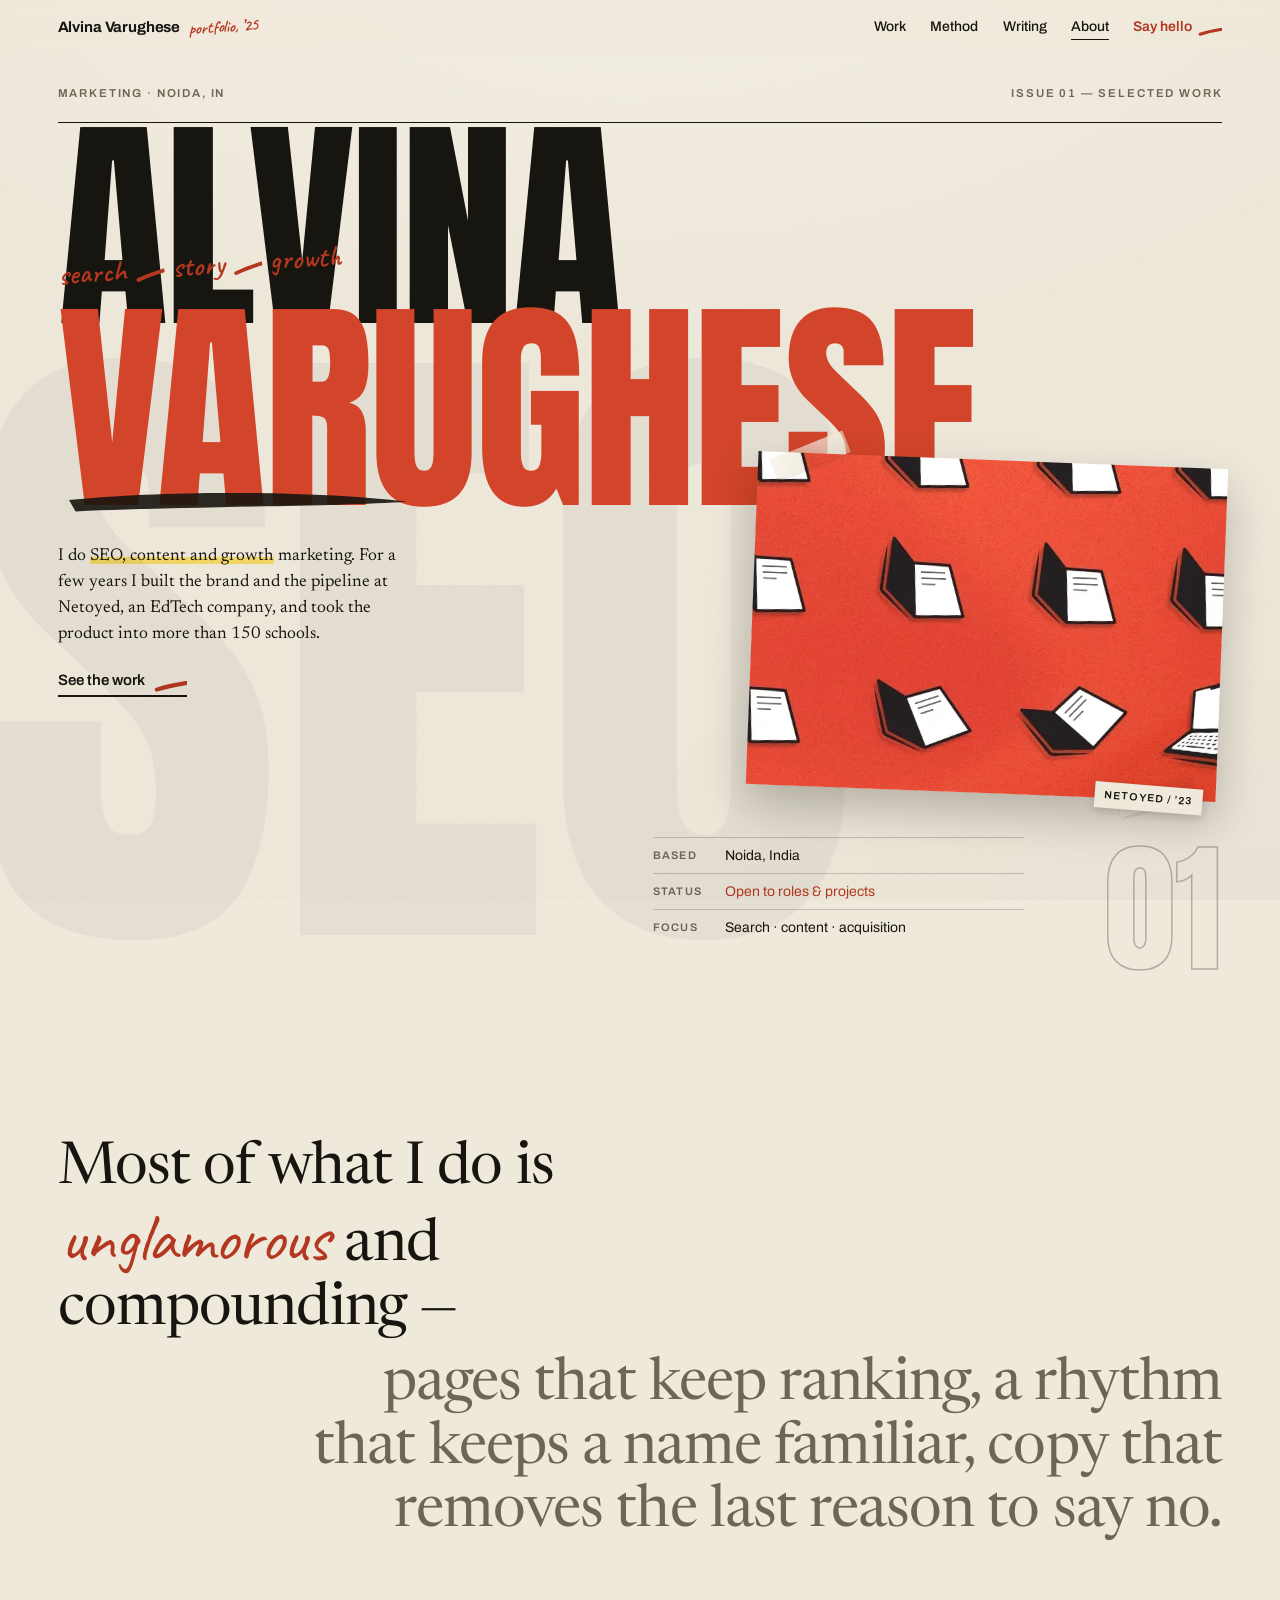
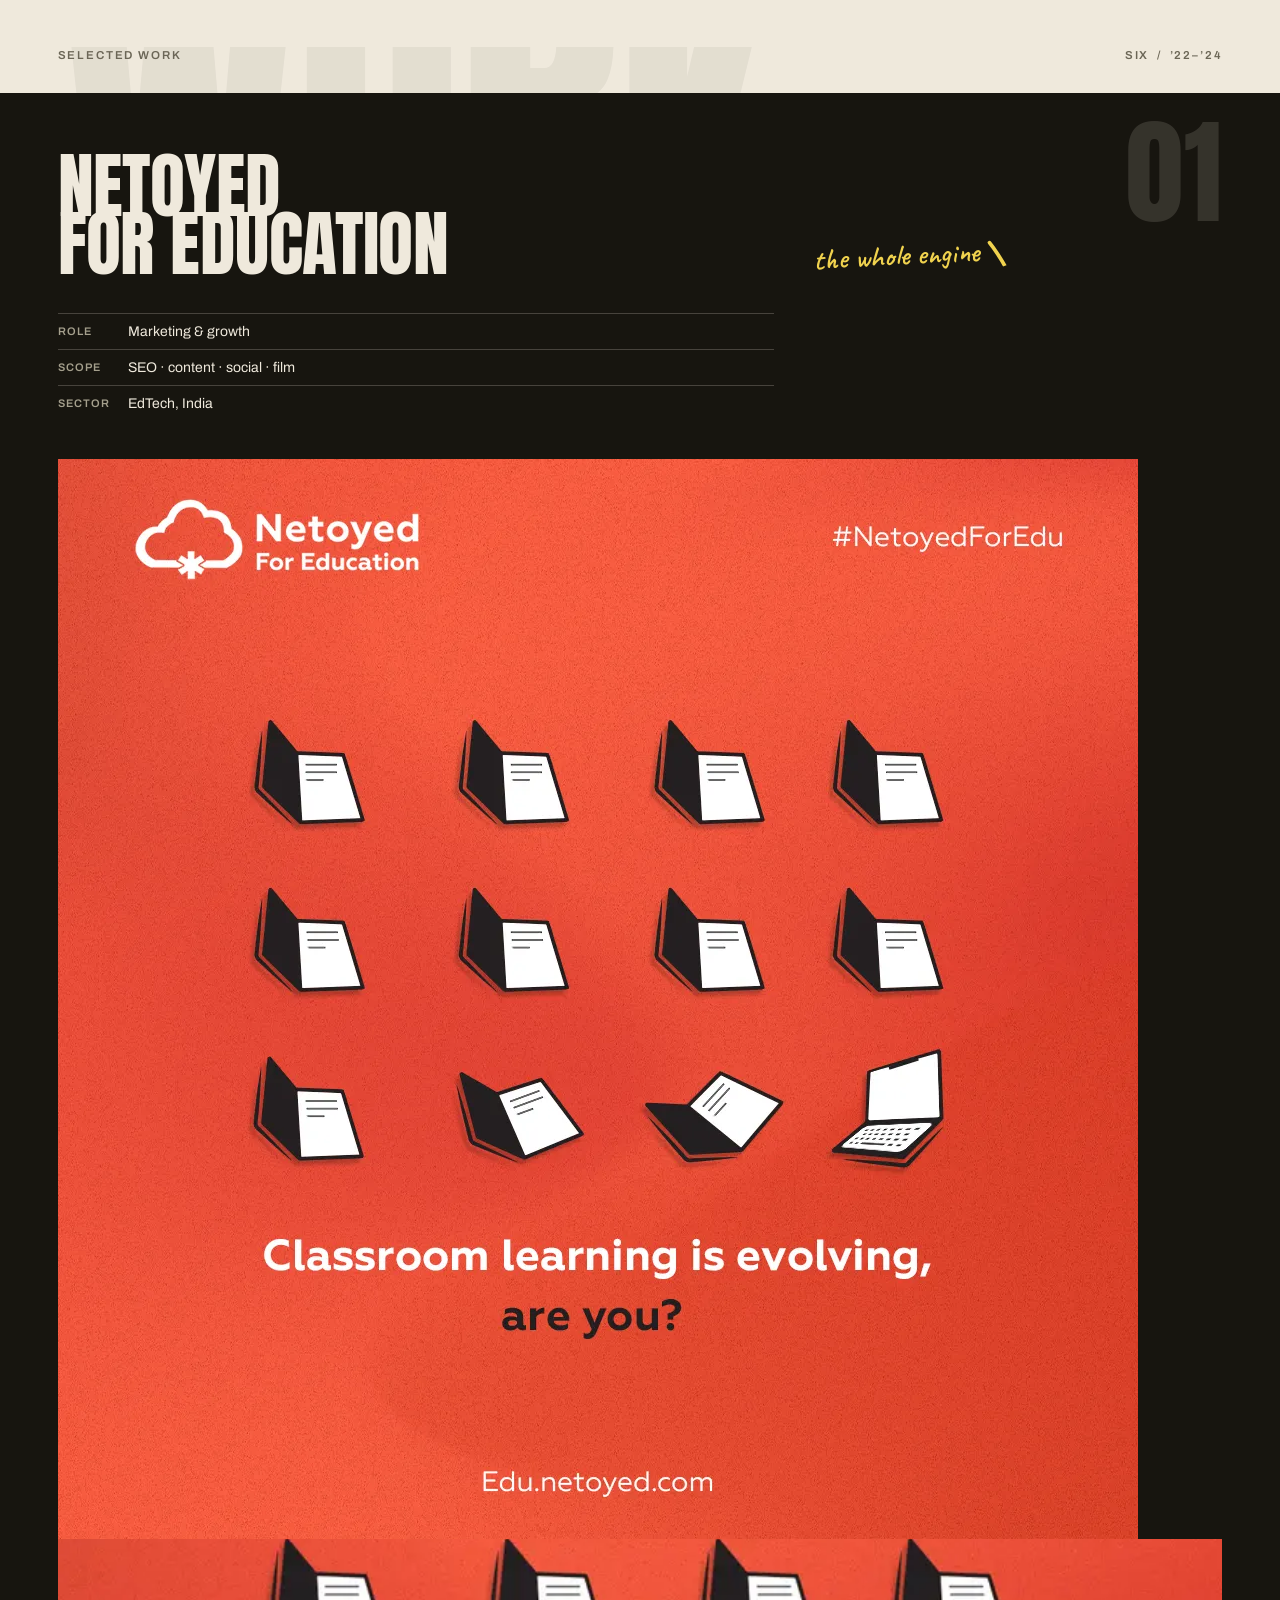
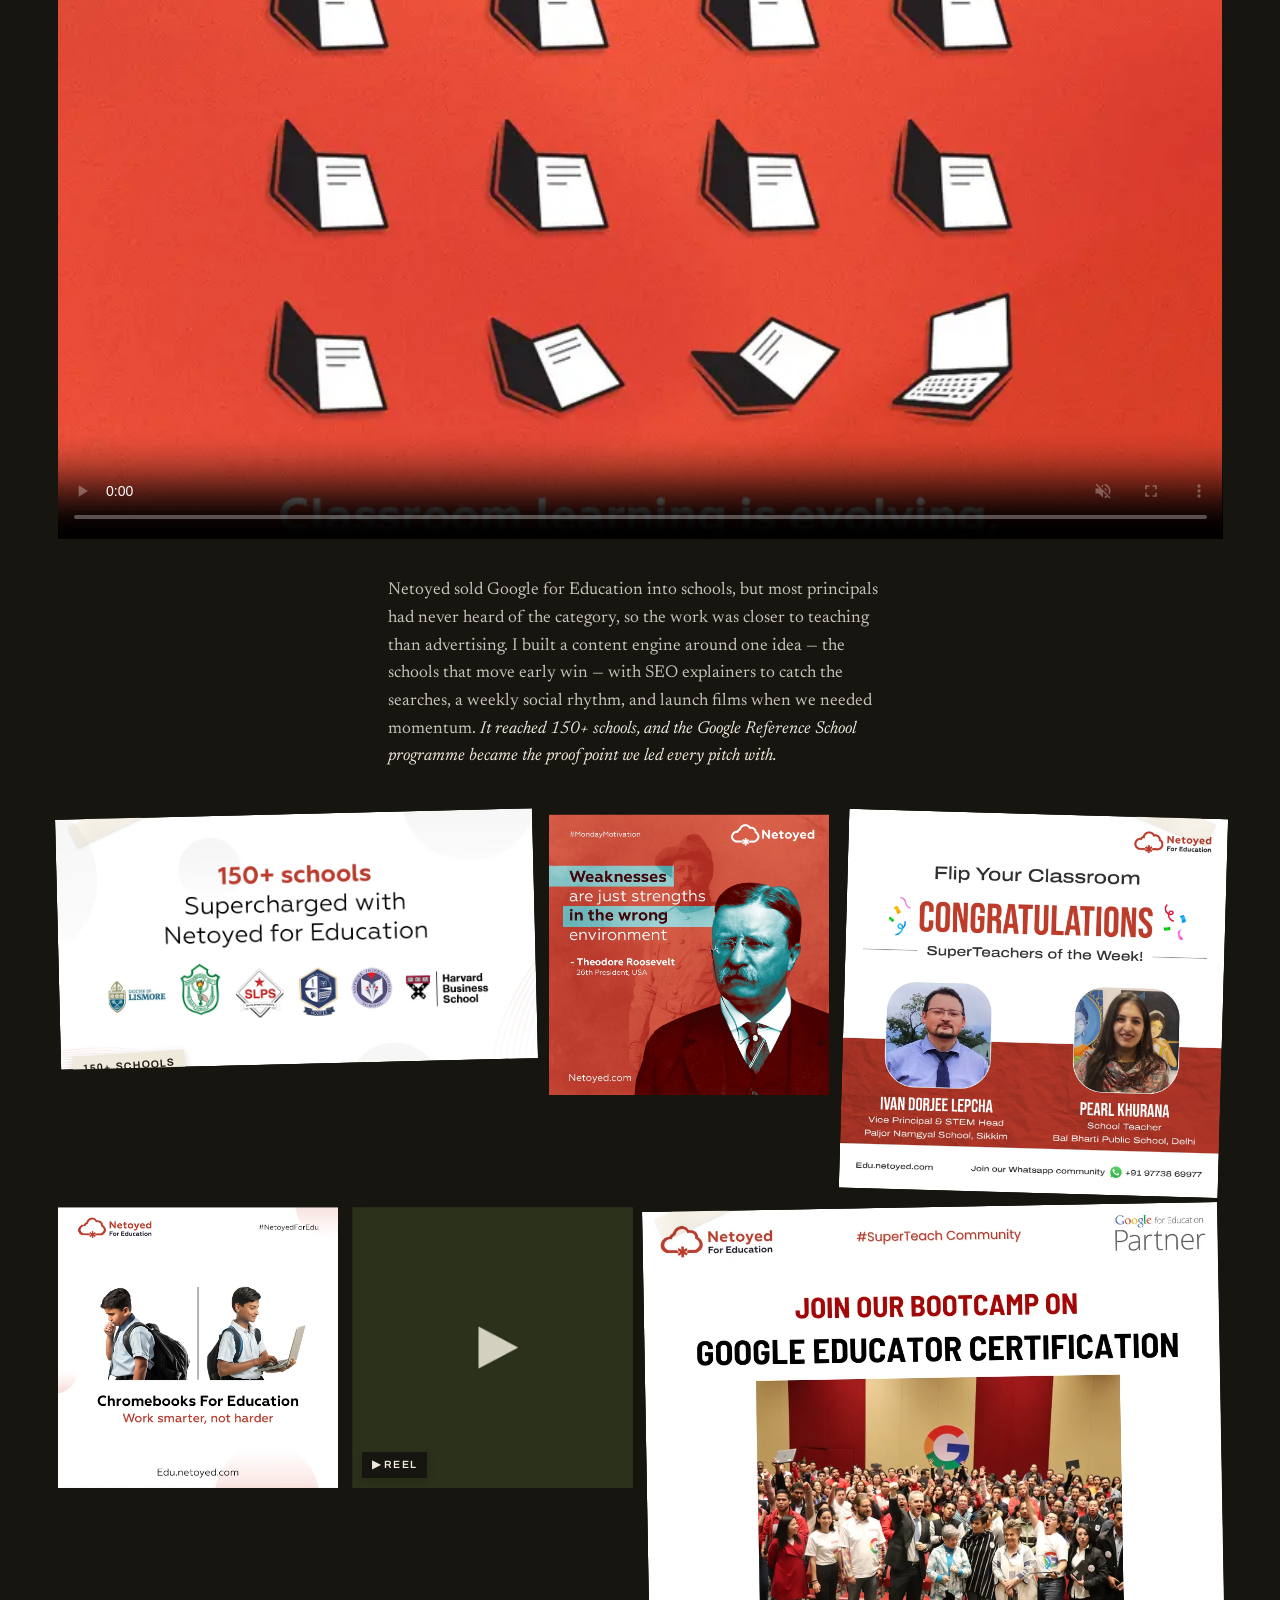
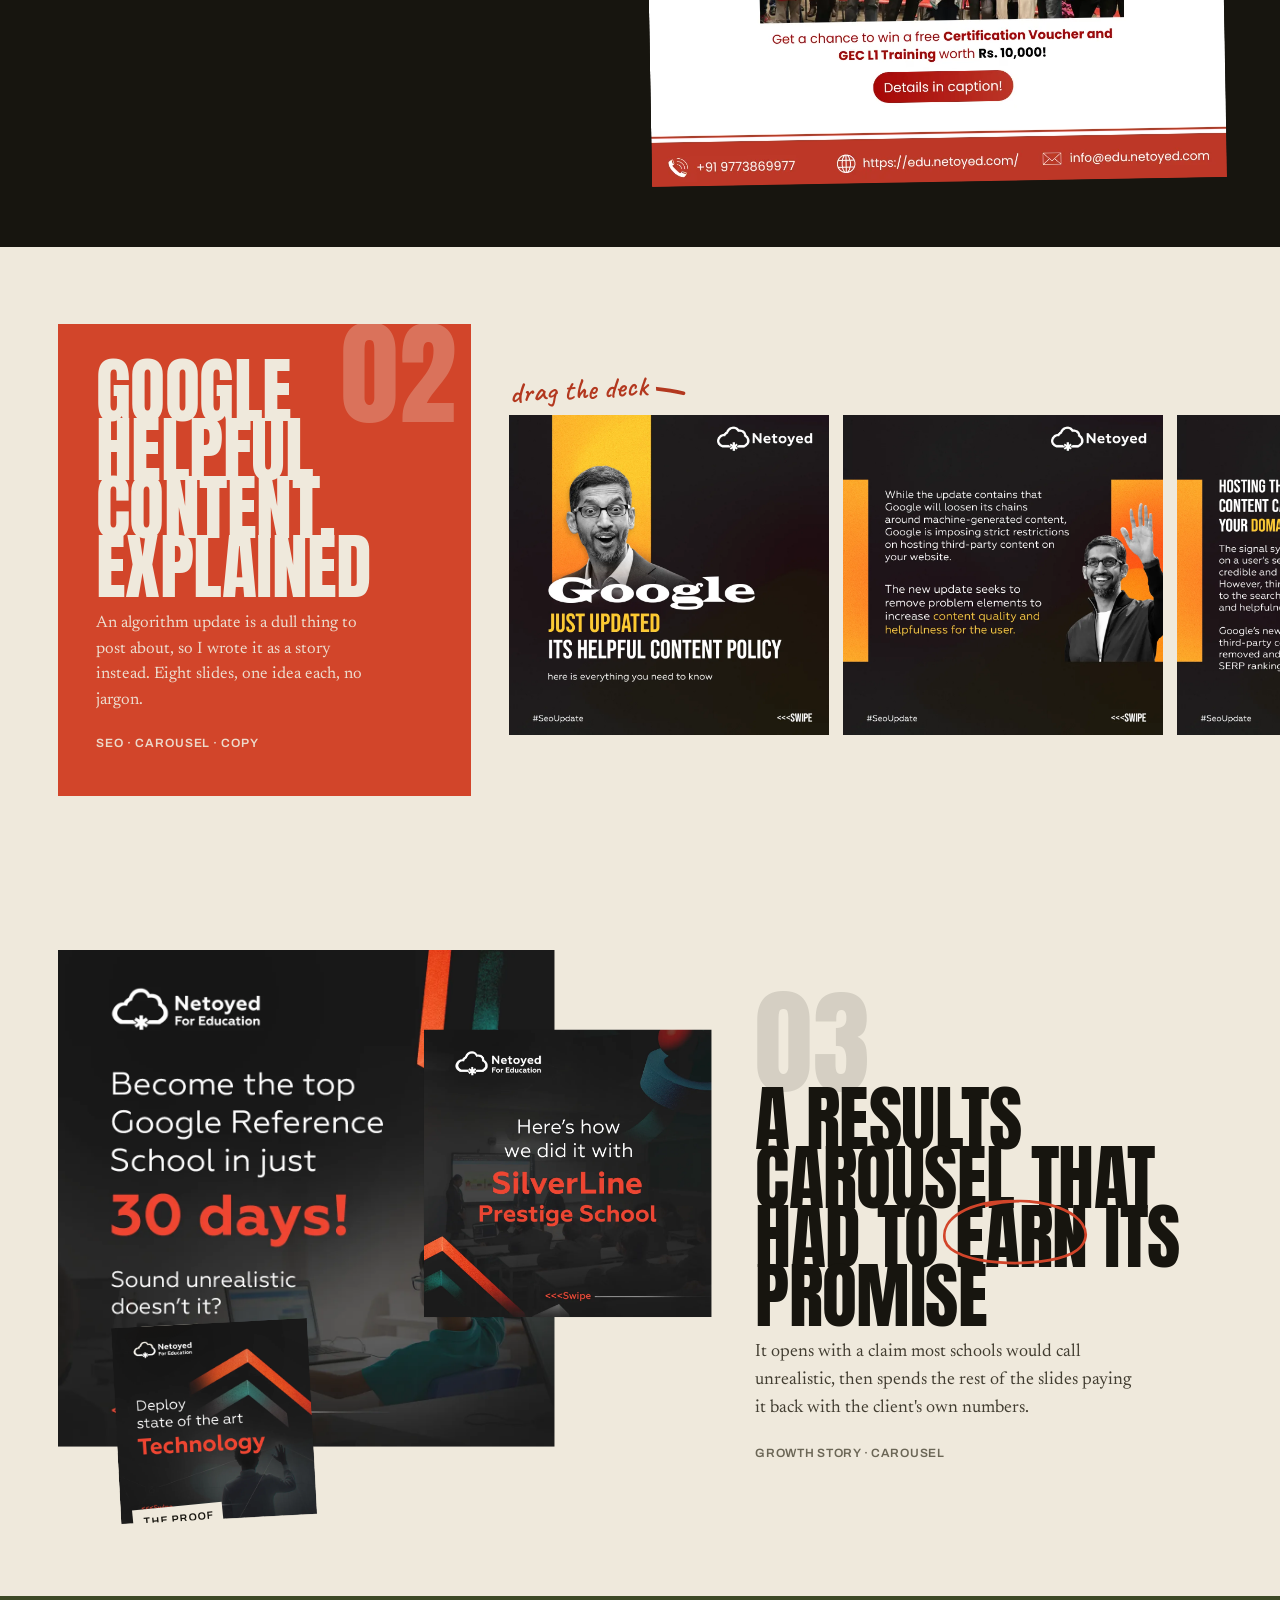
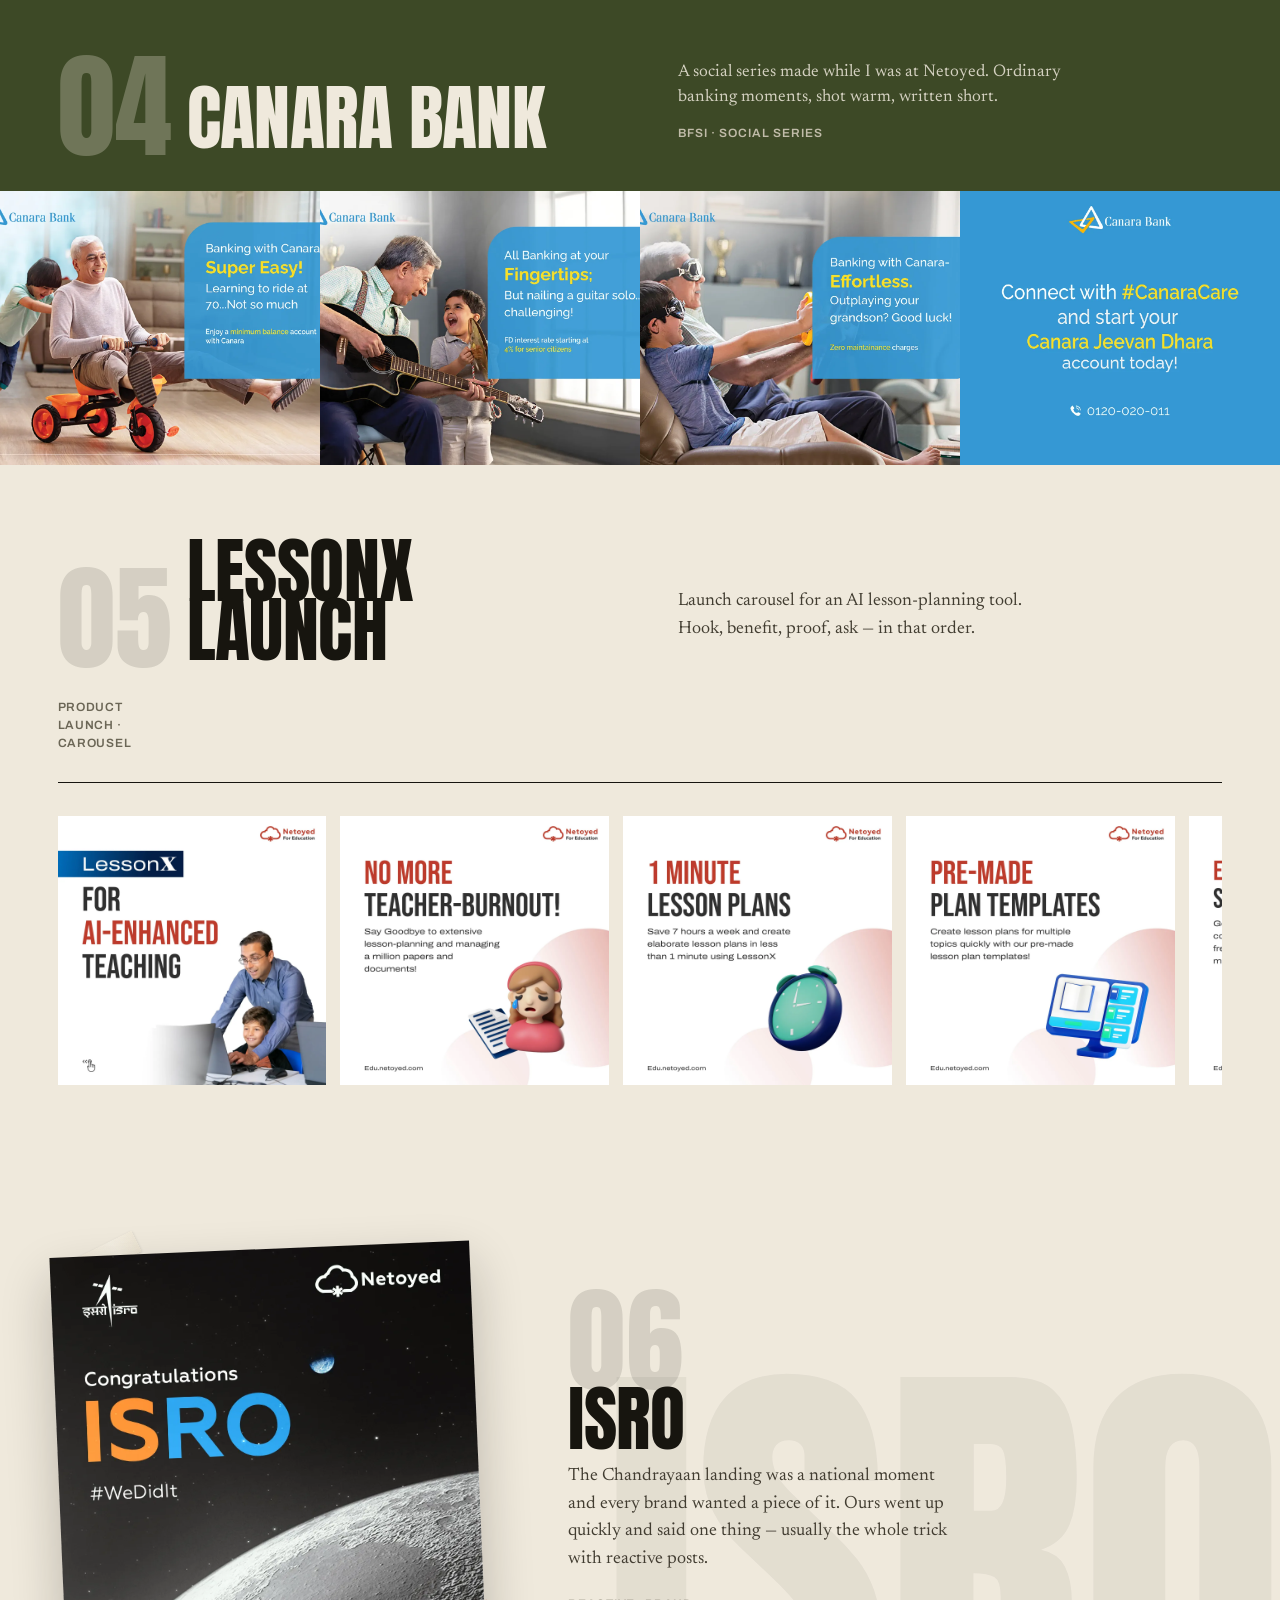
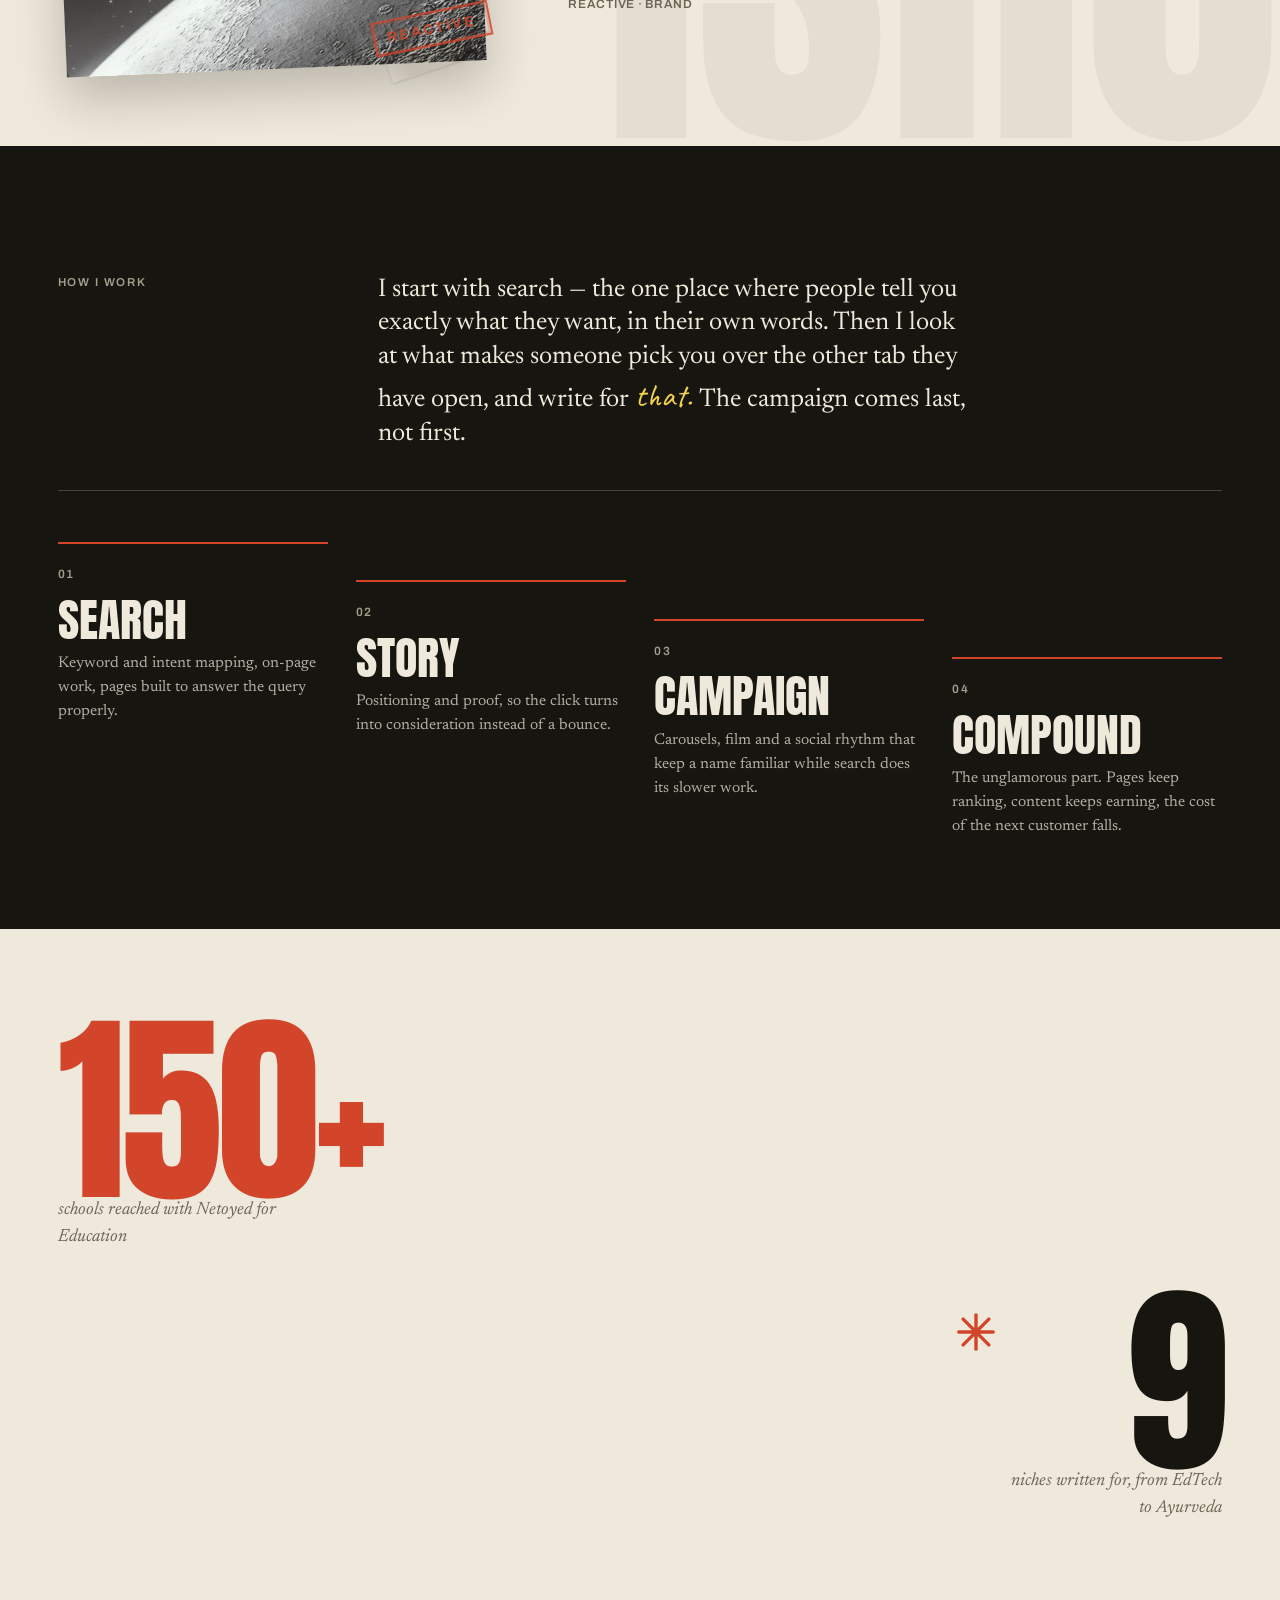
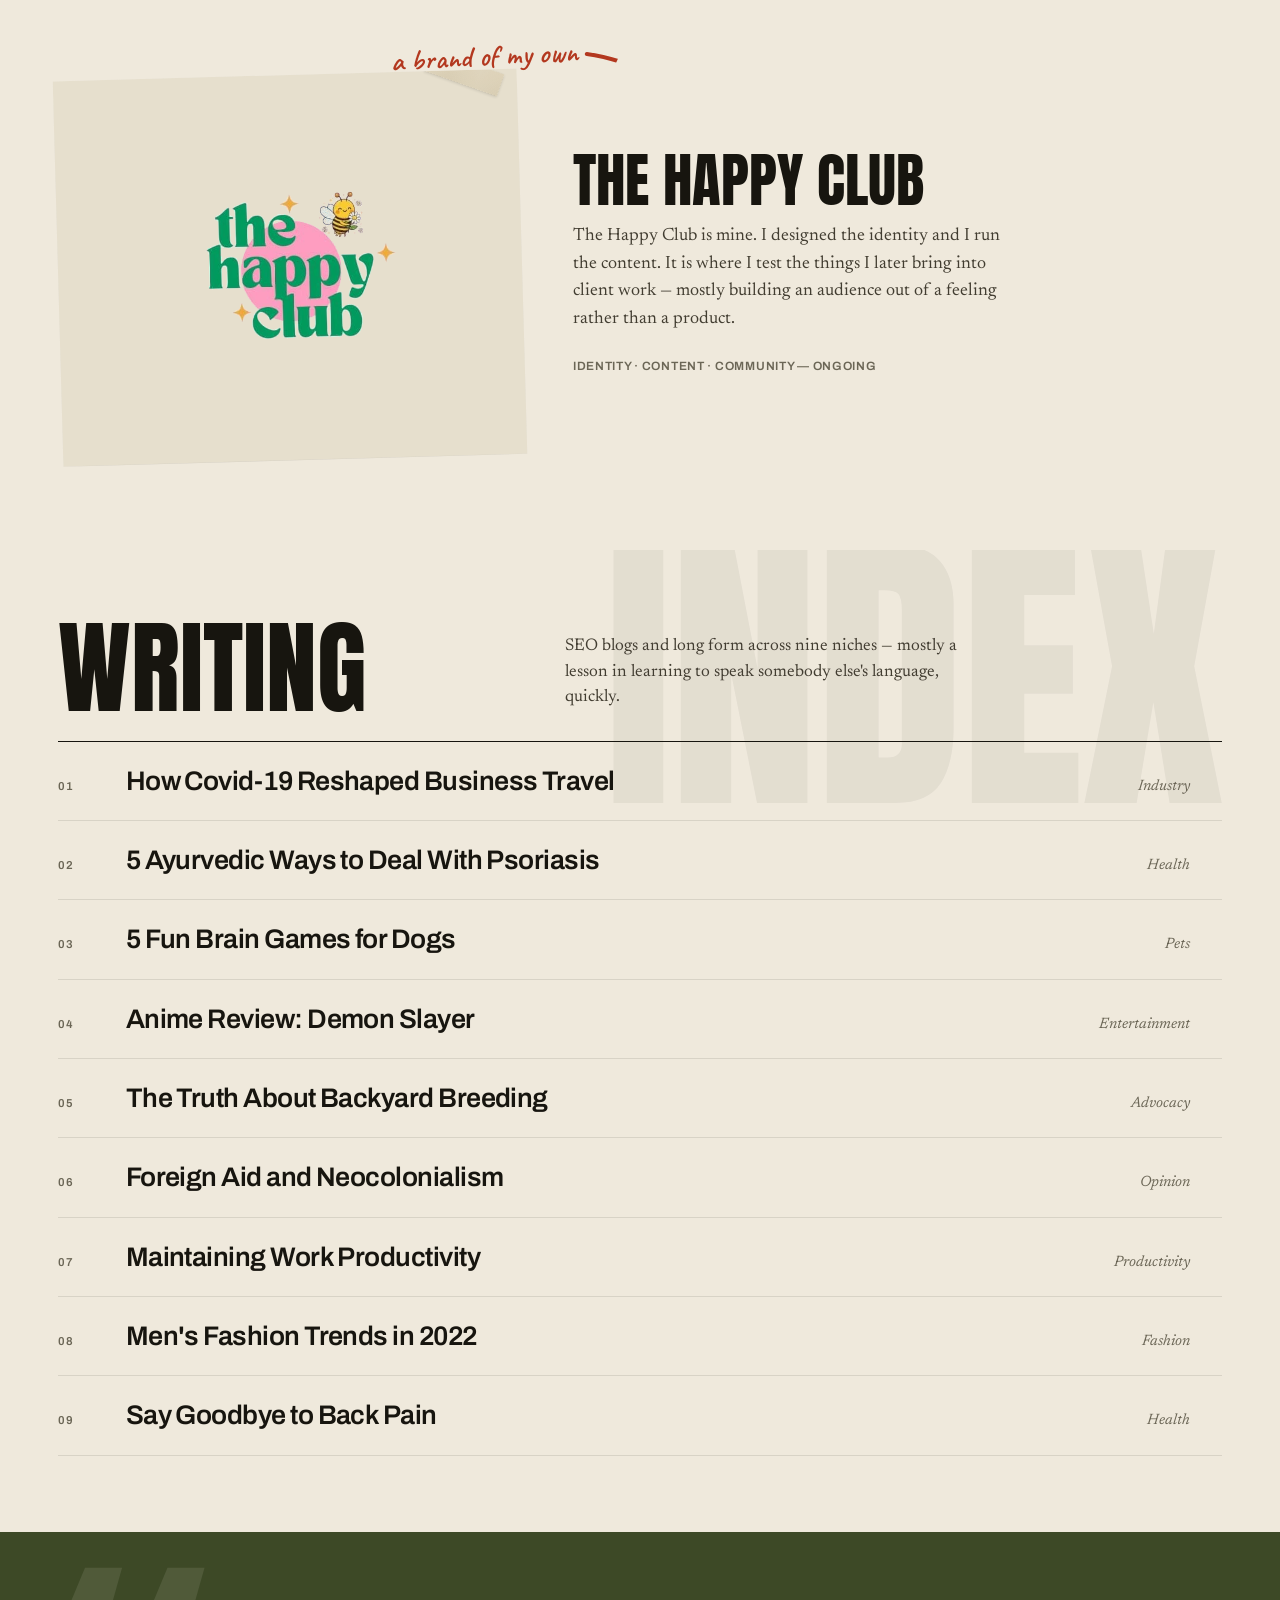
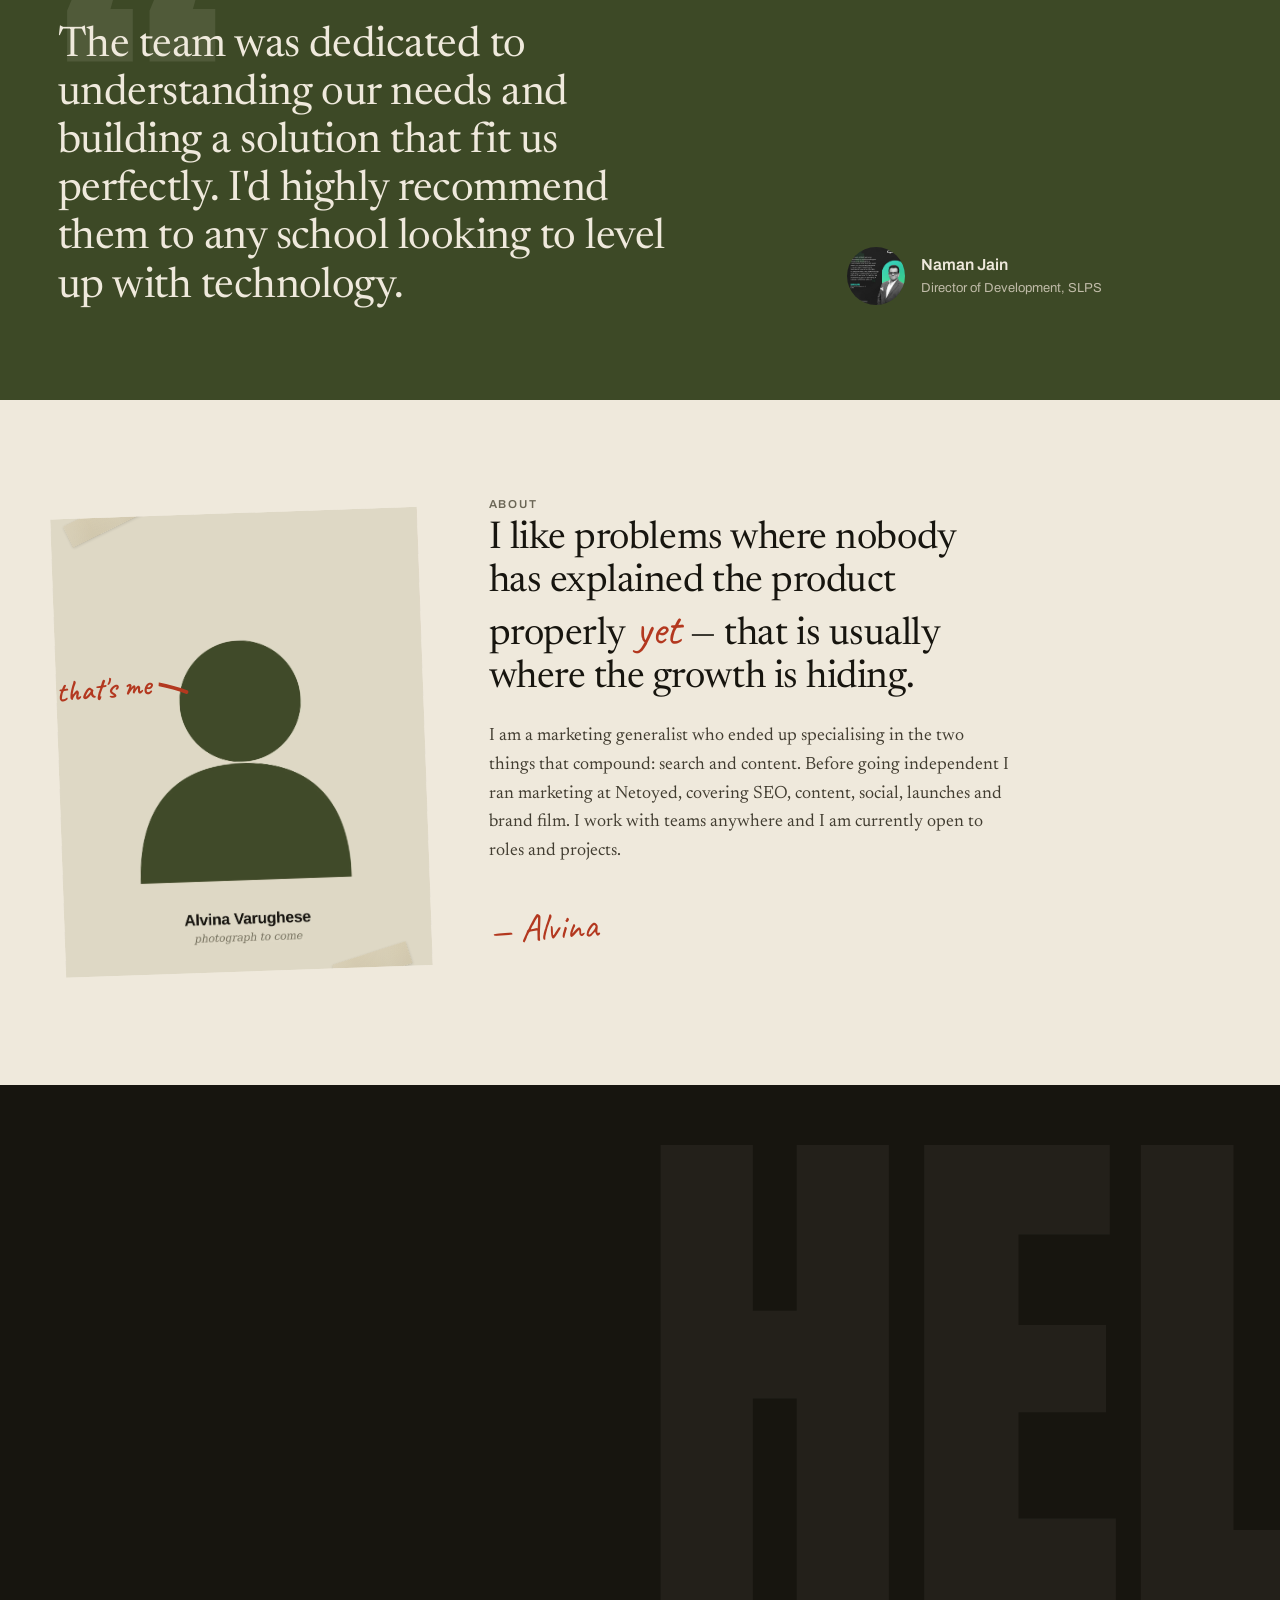
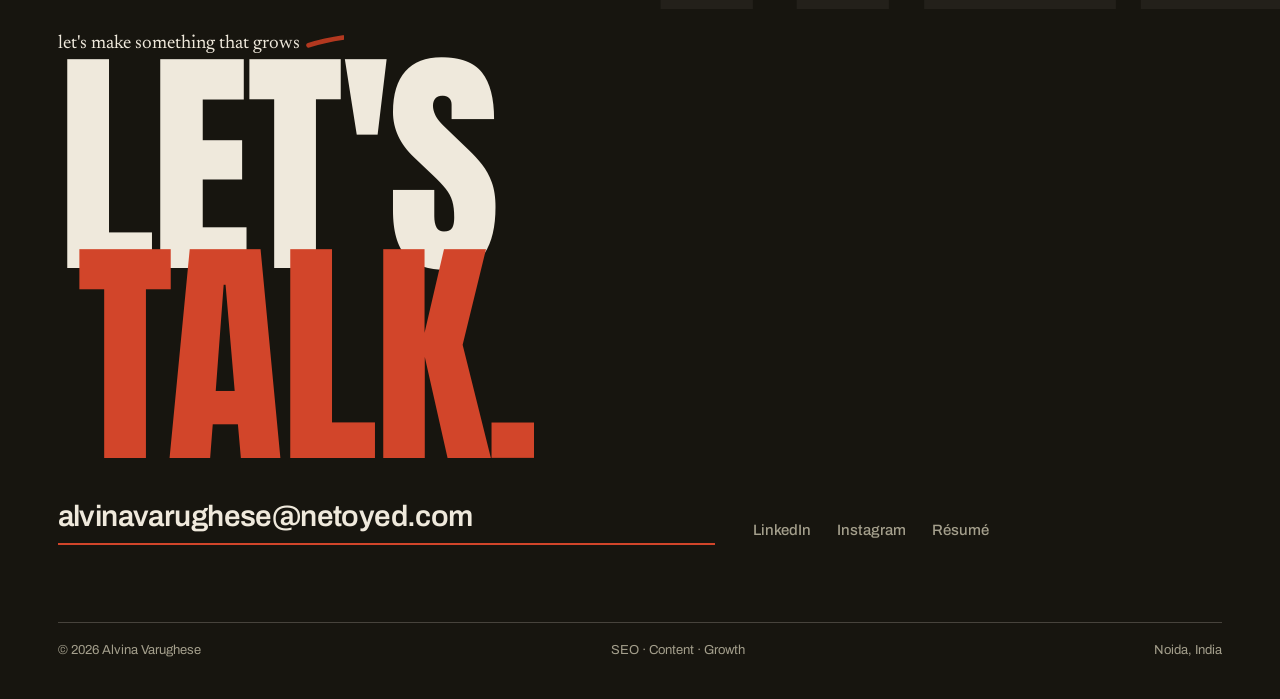
==== commit fdd2e94c: "Rebuild as an editorial object: paper canvas, taped photos, hand marks Replaces the card/section/con" ====
--- a/index.html
+++ b/index.html
@@ -6,7 +6,7 @@
 <title>Alvina Varughese — SEO, Content &amp; Growth Marketing</title>
 <meta name="description" content="Alvina Varughese is an SEO, content and growth marketer in Noida. Selected work for Netoyed, Canara Bank and ISRO, plus writing across nine niches.">
 <meta name="author" content="Alvina Varughese">
-<meta name="theme-color" content="#eae4d6">
+<meta name="theme-color" content="#efe9dc">
 <meta property="og:type" content="website">
 <meta property="og:title" content="Alvina Varughese — SEO, Content &amp; Growth Marketing">
 <meta property="og:description" content="Selected work in SEO, content and growth marketing.">
@@ -15,277 +15,275 @@
 <link rel="icon" href="favicon.svg" type="image/svg+xml">
 <link rel="preconnect" href="https://fonts.googleapis.com">
 <link rel="preconnect" href="https://fonts.gstatic.com" crossorigin>
-<link href="https://fonts.googleapis.com/css2?family=Anton&family=Archivo:wght@400;500;600;700&family=Newsreader:ital,opsz,wght@0,6..72,300..600;1,6..72,300..500&display=swap" rel="stylesheet">
+<link href="https://fonts.googleapis.com/css2?family=Anton&family=Archivo:wght@400;500;600;700&family=Caveat:wght@500;600;700&family=Newsreader:ital,opsz,wght@0,6..72,300..600;1,6..72,300..500&display=swap" rel="stylesheet">
 <link rel="stylesheet" href="assets/css/style.css">
 <script type="application/ld+json">
 {"@context":"https://schema.org","@type":"Person","name":"Alvina Varughese","jobTitle":"SEO, Content and Growth Marketer","email":"mailto:alvinavarughese@netoyed.com","address":{"@type":"PostalAddress","addressLocality":"Noida","addressRegion":"Uttar Pradesh","addressCountry":"IN"},"knowsAbout":["Search Engine Optimization","Content Strategy","Growth Marketing","Customer Acquisition","Copywriting","Social Media Marketing"]}
 </script>
 </head>
 <body>
-<div class="grain" aria-hidden="true"></div>
+<div class="paper" aria-hidden="true"></div>
 <div class="progress" id="progress" aria-hidden="true"><span></span></div>
 
+<!-- hand-drawn marks, referenced by <use> -->
+<svg width="0" height="0" style="position:absolute" aria-hidden="true">
+  <defs>
+    <g id="m-arrow"><path d="M2 18 C 40 6, 120 6, 168 14 M150 4 C160 9 166 13 168 14 C165 18 160 24 154 30" fill="none" stroke="currentColor" stroke-width="3.4" stroke-linecap="round" stroke-linejoin="round"/></g>
+    <g id="m-underline"><path d="M2 8 C 60 2, 150 2, 210 9 C 165 12, 70 12, 6 15" fill="currentColor" opacity=".9"/></g>
+    <g id="m-circle"><path d="M96 8 C 40 6, 8 28, 14 52 C 22 80, 120 84, 156 66 C 186 50, 172 14, 108 8 C 92 7, 74 9, 60 13" fill="none" stroke="currentColor" stroke-width="3" stroke-linecap="round"/></g>
+    <g id="m-star"><path d="M14 2 L14 26 M2 14 L26 14 M5 5 L23 23 M23 5 L5 23" stroke="currentColor" stroke-width="2.4" stroke-linecap="round"/></g>
+    <g id="m-scribble"><path d="M2 14 C 20 2, 26 26, 44 14 C 60 3, 70 26, 88 14 C 104 4, 114 25, 132 14" fill="none" stroke="currentColor" stroke-width="3" stroke-linecap="round"/></g>
+  </defs>
+</svg>
+
 <nav class="nav" id="nav" aria-label="Primary">
-  <a href="#top" class="nav__brand">Alvina&nbsp;Varughese</a>
+  <a href="#top" class="nav__brand">Alvina&nbsp;Varughese<em>portfolio, ’25</em></a>
   <button class="nav__toggle" id="navToggle" aria-label="Open menu" aria-expanded="false"><span></span><span></span></button>
   <div class="nav__links" id="navLinks">
     <a href="#work" data-nav>Work</a>
     <a href="#method" data-nav>Method</a>
     <a href="#writing" data-nav>Writing</a>
     <a href="#about" data-nav>About</a>
-    <a href="#contact" class="nav__cta">Get in touch</a>
+    <a href="#contact" class="nav__cta">Say hello <svg class="ico" viewBox="0 0 26 20" width="24" height="18"><use href="#m-arrow"/></svg></a>
   </div>
 </nav>
 
-<!-- ══════════ MASTHEAD ══════════ -->
-<header class="mast" id="top">
-  <div class="mast__rail mast__rail--top">
-    <span class="lbl">SEO / Content / Growth</span>
-    <span class="lbl lbl--flare">Portfolio — Selected work</span>
-  </div>
-
-  <h1 class="mast__name">
-    <span class="mast__l1">Alvina</span>
-    <span class="mast__l2">Varughese</span>
+<!-- ═══════════ COVER ═══════════ -->
+<header class="cover" id="top">
+  <span class="ghost ghost--cover" aria-hidden="true">SEO</span>
+
+  <div class="cover__toprail">
+    <span class="kick">Marketing&nbsp;·&nbsp;Noida, IN</span>
+    <span class="kick kick--r">Issue 01 — Selected work</span>
+  </div>
+
+  <p class="cover__note">
+    <span class="note">search <svg class="arw arw--sm" viewBox="0 0 26 20" width="30" height="22"><use href="#m-arrow"/></svg> story <svg class="arw arw--sm" viewBox="0 0 26 20" width="30" height="22"><use href="#m-arrow"/></svg> growth</span>
+  </p>
+
+  <h1 class="cover__name">
+    <span>Alvina</span>
+    <span class="cover__name2">Varughese<svg class="ul" viewBox="0 0 212 16" width="360" height="26" aria-hidden="true"><use href="#m-underline"/></svg></span>
   </h1>
 
-  <div class="mast__body">
-    <div class="mast__intro">
-      <p>I do SEO, content and growth marketing. For the last few years I built the brand and the pipeline at Netoyed, an EdTech company, and took the product into more than 150 schools.</p>
-      <a href="#work" class="lnk">See the work <span class="lnk__arw" aria-hidden="true">→</span></a>
-    </div>
-    <dl class="mast__meta">
-      <div><dt>Based</dt><dd>Noida, India</dd></div>
-      <div><dt>Status</dt><dd class="is-open">Open to roles &amp; projects</dd></div>
-      <div><dt>Focus</dt><dd>Search, content, acquisition</dd></div>
-    </dl>
-  </div>
-
-  <figure class="mast__sliver">
+  <figure class="cover__photo">
+    <span class="tape tape--tl" aria-hidden="true"></span>
+    <span class="tape tape--br" aria-hidden="true"></span>
     <img src="assets/img/crop-classroom.webp" alt="Detail from the Netoyed for Education campaign" loading="eager">
+    <span class="tag tag--photo">Netoyed / ’23</span>
   </figure>
+
+  <div class="cover__lede">
+    <p>I do <span class="hl">SEO, content and growth</span> marketing. For a few years I built the brand and the pipeline at Netoyed, an EdTech company, and took the product into more than 150 schools.</p>
+    <a href="#work" class="lnk">See the work <svg class="arw" viewBox="0 0 26 20" width="34" height="24"><use href="#m-arrow"/></svg></a>
+  </div>
+
+  <dl class="cover__meta">
+    <div><dt>Based</dt><dd>Noida, India</dd></div>
+    <div><dt>Status</dt><dd class="open">Open to roles &amp; projects</dd></div>
+    <div><dt>Focus</dt><dd>Search · content · acquisition</dd></div>
+  </dl>
+
+  <span class="cover__bignum" aria-hidden="true">01</span>
 </header>
 
-<!-- ══════════ STATEMENT ══════════ -->
-<section class="statement">
-  <p class="statement__text" data-rise>
-    Most of what I do is <em>unglamorous</em> and compounding: pages that keep ranking, a posting rhythm that keeps a name familiar, copy that removes the last reason to say no.
-  </p>
-  <figure class="statement__img" data-rise>
-    <img src="assets/img/treated-students.webp" alt="Students using Chromebooks, from the Netoyed for Education campaign" loading="lazy">
-  </figure>
-</section>
-
-<!-- ══════════ INDEX ══════════ -->
-<section class="contents" aria-label="Contents">
-  <div class="contents__head">
-    <span class="lbl">Selected work</span>
-    <span class="lbl">Six projects</span>
-  </div>
-  <ol class="contents__list">
-    <li><a href="#p1"><span class="contents__n">01</span><span class="contents__t">Netoyed for Education</span><span class="contents__c">Brand · SEO · Social · Film</span></a></li>
-    <li><a href="#p2"><span class="contents__n">02</span><span class="contents__t">Google Helpful Content</span><span class="contents__c">SEO · Carousel</span></a></li>
-    <li><a href="#p3"><span class="contents__n">03</span><span class="contents__t">Growth case story</span><span class="contents__c">Results · Carousel</span></a></li>
-    <li><a href="#p4"><span class="contents__n">04</span><span class="contents__t">Canara Bank</span><span class="contents__c">BFSI · Social series</span></a></li>
-    <li><a href="#p5"><span class="contents__n">05</span><span class="contents__t">LessonX launch</span><span class="contents__c">Product · Carousel</span></a></li>
-    <li><a href="#p6"><span class="contents__n">06</span><span class="contents__t">ISRO</span><span class="contents__c">Reactive · Brand</span></a></li>
-  </ol>
-</section>
-
+<!-- ═══════════ STATEMENT ═══════════ -->
+<section class="say">
+  <p class="say__line" data-rise>Most of what I do is <span class="say__hand">unglamorous</span> and compounding —</p>
+  <p class="say__line say__line--2" data-rise>pages that keep ranking, a rhythm that keeps a name familiar, copy that removes the last reason to say no.</p>
+</section>
+
+<!-- ═══════════ WORK ═══════════ -->
 <main id="work">
-
-<!-- ── 01 · PATTERN A — full-bleed feature ── -->
-<article class="p1" id="p1">
-  <div class="p1__head">
-    <span class="pnum">01</span>
-    <h2 class="p1__title">Netoyed<br>for Education</h2>
-    <dl class="spec">
-      <div><dt>Role</dt><dd>Marketing and growth</dd></div>
-      <div><dt>Scope</dt><dd>SEO, content, social, film</dd></div>
-      <div><dt>Sector</dt><dd>EdTech, India</dd></div>
-    </dl>
-  </div>
-
-  <figure class="p1__film">
-    <video src="assets/video/video-edu.mp4" poster="assets/video/poster-edu.webp" muted loop playsinline autoplay controls preload="none"></video>
-  </figure>
-
-  <div class="p1__prose">
-    <p>Netoyed sold Google for Education into schools, but most principals had never heard of the category. So the work was closer to teaching than advertising. I built a content engine around one idea, that the schools which move early win: SEO explainers to catch the searches, a weekly social rhythm so the name stayed familiar, launch carousels and short films when we needed momentum.</p>
-    <p class="p1__result">It reached more than 150 schools, and the Google Reference School programme became the proof point we led every pitch with.</p>
-  </div>
-
-  <div class="p1__grid">
-    <img class="s-8" src="assets/img/banner-schools.webp" data-zoom data-cap="150+ schools supercharged with Netoyed for Education" alt="150 plus schools supercharged with Netoyed for Education" loading="lazy">
-    <img class="s-4" src="assets/img/edu-classroom.webp" data-zoom data-cap="Classroom learning is evolving" alt="Classroom learning is evolving post" loading="lazy">
-    <img class="s-4" src="assets/img/edu-motivation.webp" data-zoom data-cap="Monday motivation series" alt="Monday motivation post" loading="lazy">
-    <img class="s-4" src="assets/img/edu-superteachers.webp" data-zoom data-cap="Super teachers of the week" alt="Super teachers of the week post" loading="lazy">
-    <figure class="s-4 reel">
-      <video src="assets/video/video-wifi.mp4" poster="assets/video/poster-wifi.webp" muted loop playsinline autoplay preload="none"></video>
-      <figcaption>Reel</figcaption>
+  <div class="work__head">
+    <span class="ghost ghost--work" aria-hidden="true">WORK</span>
+    <span class="kick">Selected work</span>
+    <span class="kick kick--r">Six &nbsp;/&nbsp; ’22–’24</span>
+  </div>
+
+  <!-- ── 01 · Netoyed — dark feature spread ── -->
+  <article class="sp sp--01" id="p1">
+    <span class="sp__num" aria-hidden="true">01</span>
+    <header class="sp01__head">
+      <h2 class="sp__title">Netoyed<br>for Education</h2>
+      <p class="note note--onDark sp01__note">the whole engine <svg class="arw arw--down" viewBox="0 0 26 20" width="30" height="22"><use href="#m-arrow"/></svg></p>
+      <ul class="facts">
+        <li><span>Role</span>Marketing &amp; growth</li>
+        <li><span>Scope</span>SEO · content · social · film</li>
+        <li><span>Sector</span>EdTech, India</li>
+      </ul>
+    </header>
+    <figure class="sp01__film">
+      <img class="playmark" src="assets/img/edu-classroom.webp" alt="" hidden>
+      <video src="assets/video/video-edu.mp4" poster="assets/video/poster-edu.webp" muted loop playsinline autoplay controls preload="none"></video>
     </figure>
-    <img class="s-7" src="assets/img/edu-bootcamp.webp" data-zoom data-cap="Google Educator Certification bootcamp" alt="Google Educator Certification bootcamp post" loading="lazy">
-    <img class="s-5" src="assets/img/edu-chromebooks.webp" data-zoom data-cap="Chromebooks for Education" alt="Chromebooks for Education post" loading="lazy">
-  </div>
-</article>
-
-<!-- ── 02 · PATTERN B — split, offset, colour field ── -->
-<article class="p2" id="p2">
-  <div class="p2__text">
-    <span class="pnum pnum--flare">02</span>
-    <h2>Google Helpful Content, explained</h2>
-    <p>An algorithm update is a dull thing to post about, so I wrote it as a story instead. Eight slides, one idea per slide, no jargon, aimed at the people who feel the traffic drop before they understand it.</p>
-    <p class="meta">SEO · Carousel · Copy and art direction</p>
-  </div>
-  <div class="p2__media">
-    <div class="strip" data-strip>
-      <img src="assets/img/seo-1.webp" data-zoom data-cap="Google updated its Helpful Content policy" alt="SEO explainer slide 1" loading="lazy">
-      <img src="assets/img/seo-2.webp" data-zoom data-cap="SEO explainer, slide 2" alt="SEO explainer slide 2" loading="lazy">
-      <img src="assets/img/seo-3.webp" data-zoom data-cap="SEO explainer, slide 3" alt="SEO explainer slide 3" loading="lazy">
-      <img src="assets/img/seo-4.webp" data-zoom data-cap="SEO explainer, slide 4" alt="SEO explainer slide 4" loading="lazy">
-      <img src="assets/img/seo-5.webp" data-zoom data-cap="SEO explainer, slide 5" alt="SEO explainer slide 5" loading="lazy">
-      <img src="assets/img/seo-6.webp" data-zoom data-cap="SEO explainer, slide 6" alt="SEO explainer slide 6" loading="lazy">
-      <img src="assets/img/seo-7.webp" data-zoom data-cap="SEO explainer, slide 7" alt="SEO explainer slide 7" loading="lazy">
-    </div>
-    <span class="hint">Drag →</span>
-  </div>
-</article>
-
-<!-- ── 03 · PATTERN C — collage, overlapping scales ── -->
-<article class="p3" id="p3">
-  <div class="p3__collage">
-    <figure class="p3__big">
-      <img src="assets/img/growth-1.webp" data-zoom data-cap="Become the top Google Reference School in 30 days" alt="Growth story slide 1" loading="lazy">
+    <p class="sp01__prose">Netoyed sold Google for Education into schools, but most principals had never heard of the category, so the work was closer to teaching than advertising. I built a content engine around one idea — the schools that move early win — with SEO explainers to catch the searches, a weekly social rhythm, and launch films when we needed momentum. <b>It reached 150+ schools, and the Google Reference School programme became the proof point we led every pitch with.</b></p>
+    <div class="sp01__wall">
+      <figure class="w w--a"><span class="tape tape--tl" aria-hidden="true"></span><img src="assets/img/banner-schools.webp" data-zoom data-cap="150+ schools supercharged with Netoyed for Education" alt="150 plus schools supercharged with Netoyed for Education" loading="lazy"><span class="tag">150+ schools</span></figure>
+      <figure class="w w--b"><img src="assets/img/edu-motivation.webp" data-zoom data-cap="Monday motivation series" alt="Monday motivation post" loading="lazy"></figure>
+      <figure class="w w--c"><span class="tape tape--tr" aria-hidden="true"></span><img src="assets/img/edu-superteachers.webp" data-zoom data-cap="Super teachers of the week" alt="Super teachers of the week post" loading="lazy"></figure>
+      <figure class="w w--d"><img src="assets/img/edu-chromebooks.webp" data-zoom data-cap="Chromebooks for Education" alt="Chromebooks for Education post" loading="lazy"></figure>
+      <figure class="w w--e reel"><video src="assets/video/video-wifi.mp4" poster="assets/video/poster-wifi.webp" muted loop playsinline autoplay preload="none"></video><span class="tag tag--reel">▶ reel</span></figure>
+      <figure class="w w--f"><span class="tape tape--tl" aria-hidden="true"></span><img src="assets/img/edu-bootcamp.webp" data-zoom data-cap="Google Educator Certification bootcamp" alt="Google Educator Certification bootcamp post" loading="lazy"></figure>
+    </div>
+  </article>
+
+  <!-- ── 02 · Google Helpful Content — colour-block split ── -->
+  <article class="sp sp--02" id="p2">
+    <div class="sp02__block">
+      <span class="sp__num sp__num--on" aria-hidden="true">02</span>
+      <h2 class="sp__title sp__title--on">Google<br>Helpful<br>Content,<br>explained</h2>
+      <p class="sp02__copy">An algorithm update is a dull thing to post about, so I wrote it as a story instead. Eight slides, one idea each, no jargon.</p>
+      <span class="tag tag--onFlare">SEO · Carousel · Copy</span>
+    </div>
+    <div class="sp02__deck">
+      <p class="note sp02__note">drag the deck <svg class="arw" viewBox="0 0 26 20" width="30" height="22" style="transform:scaleX(-1)"><use href="#m-arrow"/></svg></p>
+      <div class="strip" data-strip>
+        <img src="assets/img/seo-1.webp" data-zoom data-cap="Google updated its Helpful Content policy" alt="SEO explainer slide 1" loading="lazy">
+        <img src="assets/img/seo-2.webp" data-zoom data-cap="SEO explainer, slide 2" alt="SEO explainer slide 2" loading="lazy">
+        <img src="assets/img/seo-3.webp" data-zoom data-cap="SEO explainer, slide 3" alt="SEO explainer slide 3" loading="lazy">
+        <img src="assets/img/seo-4.webp" data-zoom data-cap="SEO explainer, slide 4" alt="SEO explainer slide 4" loading="lazy">
+        <img src="assets/img/seo-5.webp" data-zoom data-cap="SEO explainer, slide 5" alt="SEO explainer slide 5" loading="lazy">
+        <img src="assets/img/seo-6.webp" data-zoom data-cap="SEO explainer, slide 6" alt="SEO explainer slide 6" loading="lazy">
+        <img src="assets/img/seo-7.webp" data-zoom data-cap="SEO explainer, slide 7" alt="SEO explainer slide 7" loading="lazy">
+      </div>
+    </div>
+  </article>
+
+  <!-- ── 03 · Growth — overlapping collage ── -->
+  <article class="sp sp--03" id="p3">
+    <div class="sp03__stack">
+      <figure class="sp03__big"><span class="tape tape--tr" aria-hidden="true"></span><img src="assets/img/growth-1.webp" data-zoom data-cap="Become the top Google Reference School in 30 days" alt="Growth story slide 1" loading="lazy"></figure>
+      <figure class="sp03__mid"><img src="assets/img/growth-2.webp" data-zoom data-cap="Growth story, slide 2" alt="Growth story slide 2" loading="lazy"></figure>
+      <figure class="sp03__sm"><span class="tape tape--tl" aria-hidden="true"></span><img src="assets/img/growth-3.webp" data-zoom data-cap="Growth story, slide 3" alt="Growth story slide 3" loading="lazy"><span class="tag">the proof</span></figure>
+    </div>
+    <div class="sp03__text">
+      <span class="sp__num" aria-hidden="true">03</span>
+      <h2 class="sp__title">A results carousel that had to <span class="circled">earn<svg class="cir" viewBox="0 0 200 92" width="150" height="70" aria-hidden="true"><use href="#m-circle"/></svg></span> its promise</h2>
+      <p class="sp__copy">It opens with a claim most schools would call unrealistic, then spends the rest of the slides paying it back with the client's own numbers.</p>
+      <span class="tag tag--plain">Growth story · Carousel</span>
+    </div>
+  </article>
+
+  <!-- ── 04 · Canara — olive band, edge to edge ── -->
+  <article class="sp sp--04" id="p4">
+    <div class="sp04__head">
+      <span class="sp__num sp__num--on" aria-hidden="true">04</span>
+      <h2 class="sp__title sp__title--on">Canara Bank</h2>
+      <div class="sp04__side">
+        <p>A social series made while I was at Netoyed. Ordinary banking moments, shot warm, written short.</p>
+        <span class="tag tag--onOlive">BFSI · Social series</span>
+      </div>
+    </div>
+    <div class="sp04__row">
+      <img src="assets/img/canara-1.webp" data-zoom data-cap="Canara Bank, super easy banking" alt="Canara Bank super easy" loading="lazy">
+      <img src="assets/img/canara-2.webp" data-zoom data-cap="Canara Bank, at your fingertips" alt="Canara Bank fingertips" loading="lazy">
+      <img src="assets/img/canara-3.webp" data-zoom data-cap="Canara Bank, effortless banking" alt="Canara Bank effortless" loading="lazy">
+      <img src="assets/img/canara-4.webp" data-zoom data-cap="Canara Jeevan Dhara" alt="Canara Jeevan Dhara" loading="lazy">
+    </div>
+  </article>
+
+  <!-- ── 05 · LessonX — one dominant + loose row ── -->
+  <article class="sp sp--05" id="p5">
+    <header class="sp05__head">
+      <span class="sp__num" aria-hidden="true">05</span>
+      <h2 class="sp__title">LessonX<br>launch</h2>
+      <p class="sp__copy">Launch carousel for an AI lesson-planning tool. Hook, benefit, proof, ask — in that order.</p>
+      <span class="tag tag--plain">Product launch · Carousel</span>
+    </header>
+    <div class="strip strip--tight" data-strip>
+      <img src="assets/img/lessonx-1.webp" data-zoom data-cap="LessonX launch, slide 1" alt="LessonX slide 1" loading="lazy">
+      <img src="assets/img/lessonx-2.webp" data-zoom data-cap="LessonX launch, slide 2" alt="LessonX slide 2" loading="lazy">
+      <img src="assets/img/lessonx-3.webp" data-zoom data-cap="LessonX launch, slide 3" alt="LessonX slide 3" loading="lazy">
+      <img src="assets/img/lessonx-4.webp" data-zoom data-cap="LessonX launch, slide 4" alt="LessonX slide 4" loading="lazy">
+      <img src="assets/img/lessonx-5.webp" data-zoom data-cap="LessonX launch, slide 5" alt="LessonX slide 5" loading="lazy">
+      <img src="assets/img/lessonx-6.webp" data-zoom data-cap="LessonX launch, slide 6" alt="LessonX slide 6" loading="lazy">
+    </div>
+  </article>
+
+  <!-- ── 06 · ISRO — pinned, lots of paper, ghost word ── -->
+  <article class="sp sp--06" id="p6">
+    <span class="ghost ghost--isro" aria-hidden="true">ISRO</span>
+    <figure class="sp06__photo">
+      <span class="tape tape--tl" aria-hidden="true"></span>
+      <span class="tape tape--br" aria-hidden="true"></span>
+      <img src="assets/img/brand-isro.webp" data-zoom data-cap="Congratulations ISRO, #WeDidIt" alt="ISRO congratulations post" loading="lazy">
+      <span class="stamp" aria-hidden="true">reactive</span>
     </figure>
-    <figure class="p3__mid">
-      <img src="assets/img/growth-2.webp" data-zoom data-cap="Growth story, slide 2" alt="Growth story slide 2" loading="lazy">
-    </figure>
-    <figure class="p3__sm">
-      <img src="assets/img/growth-3.webp" data-zoom data-cap="Growth story, slide 3" alt="Growth story slide 3" loading="lazy">
-    </figure>
-  </div>
-  <div class="p3__text">
-    <span class="pnum">03</span>
-    <h2>A results carousel that had to earn its promise</h2>
-    <p>It opens with a claim most schools would call unrealistic, then spends the rest of the slides paying it back with the client's own numbers.</p>
-    <p class="meta">Growth story · Carousel</p>
-  </div>
-</article>
-
-<!-- ── 04 · PATTERN D — full-bleed edge to edge ── -->
-<article class="p4" id="p4">
-  <div class="p4__head">
-    <span class="pnum">04</span>
-    <h2>Canara Bank</h2>
-    <div class="p4__side">
-      <p>A social series made while I was at Netoyed. Ordinary banking moments, shot warm, written short.</p>
-      <p class="meta">BFSI · Social series</p>
-    </div>
-  </div>
-  <div class="p4__row">
-    <img src="assets/img/canara-1.webp" data-zoom data-cap="Canara Bank, super easy banking" alt="Canara Bank super easy" loading="lazy">
-    <img src="assets/img/canara-2.webp" data-zoom data-cap="Canara Bank, at your fingertips" alt="Canara Bank fingertips" loading="lazy">
-    <img src="assets/img/canara-3.webp" data-zoom data-cap="Canara Bank, effortless banking" alt="Canara Bank effortless" loading="lazy">
-    <img src="assets/img/canara-4.webp" data-zoom data-cap="Canara Jeevan Dhara" alt="Canara Jeevan Dhara" loading="lazy">
-  </div>
-</article>
-
-<!-- ── 05 · PATTERN E — editorial, title over media ── -->
-<article class="p5" id="p5">
-  <div class="p5__head">
-    <span class="pnum">05</span>
-    <h2>LessonX launch</h2>
-    <div class="p5__side">
-      <p>Launch carousel for an AI lesson planning tool. Hook, benefit, proof, ask, in that order.</p>
-      <p class="meta">Product launch · Carousel</p>
-    </div>
-  </div>
-  <div class="strip strip--tight" data-strip>
-    <img src="assets/img/lessonx-1.webp" data-zoom data-cap="LessonX launch, slide 1" alt="LessonX slide 1" loading="lazy">
-    <img src="assets/img/lessonx-2.webp" data-zoom data-cap="LessonX launch, slide 2" alt="LessonX slide 2" loading="lazy">
-    <img src="assets/img/lessonx-3.webp" data-zoom data-cap="LessonX launch, slide 3" alt="LessonX slide 3" loading="lazy">
-    <img src="assets/img/lessonx-4.webp" data-zoom data-cap="LessonX launch, slide 4" alt="LessonX slide 4" loading="lazy">
-    <img src="assets/img/lessonx-5.webp" data-zoom data-cap="LessonX launch, slide 5" alt="LessonX slide 5" loading="lazy">
-    <img src="assets/img/lessonx-6.webp" data-zoom data-cap="LessonX launch, slide 6" alt="LessonX slide 6" loading="lazy">
-  </div>
-</article>
-
-<!-- ── 06 · PATTERN F — floating image crossing the boundary ── -->
-<article class="p6" id="p6">
-  <div class="p6__text">
-    <span class="pnum">06</span>
-    <h2>ISRO</h2>
-    <p>The Chandrayaan landing was a national moment and every brand wanted a piece of it. Ours went up quickly and said one thing, which is usually the whole trick with reactive posts.</p>
-    <p class="meta">Reactive · Brand</p>
-  </div>
-  <figure class="p6__float">
-    <img src="assets/img/brand-isro.webp" data-zoom data-cap="Congratulations ISRO, #WeDidIt" alt="ISRO congratulations post" loading="lazy">
-  </figure>
-</article>
-
+    <div class="sp06__text">
+      <span class="sp__num" aria-hidden="true">06</span>
+      <h2 class="sp__title">ISRO</h2>
+      <p class="sp__copy">The Chandrayaan landing was a national moment and every brand wanted a piece of it. Ours went up quickly and said one thing — usually the whole trick with reactive posts.</p>
+      <span class="tag tag--plain">Reactive · Brand</span>
+    </div>
+  </article>
 </main>
 
-<!-- ══════════ METHOD ══════════ -->
+<!-- ═══════════ METHOD ═══════════ -->
 <section class="method" id="method">
   <div class="method__head">
-    <span class="lbl lbl--onDark">How I work</span>
-    <p class="method__lede">I start with search, because it is the only place where people tell you exactly what they want, in their own words. Then I look at what makes someone pick you over the other tab they have open, and write for that. The campaign comes last, not first.</p>
+    <span class="kick kick--onDark">How I work</span>
+    <p class="method__lede">I start with search — the one place where people tell you exactly what they want, in their own words. Then I look at what makes someone pick you over the other tab they have open, and write for <span class="method__hand">that.</span> The campaign comes last, not first.</p>
   </div>
   <ol class="steps">
-    <li data-rise><span class="steps__n">01</span><h3>Search</h3><p>Keyword and intent mapping, on-page work, and pages built to answer the query properly.</p></li>
-    <li data-rise><span class="steps__n">02</span><h3>Story</h3><p>Positioning and proof, so the click turns into consideration instead of a bounce.</p></li>
-    <li data-rise><span class="steps__n">03</span><h3>Campaign</h3><p>Carousels, film and social rhythm that keep a name familiar while search does its slower work.</p></li>
-    <li data-rise><span class="steps__n">04</span><h3>Compound</h3><p>The unglamorous part. Pages keep ranking, content keeps earning, and the cost of the next customer falls.</p></li>
+    <li class="step step--1"><span class="step__n">01</span><h3>Search</h3><p>Keyword and intent mapping, on-page work, pages built to answer the query properly.</p></li>
+    <li class="step step--2"><span class="step__n">02</span><h3>Story</h3><p>Positioning and proof, so the click turns into consideration instead of a bounce.</p></li>
+    <li class="step step--3"><span class="step__n">03</span><h3>Campaign</h3><p>Carousels, film and a social rhythm that keep a name familiar while search does its slower work.</p></li>
+    <li class="step step--4"><span class="step__n">04</span><h3>Compound</h3><p>The unglamorous part. Pages keep ranking, content keeps earning, the cost of the next customer falls.</p></li>
   </ol>
 </section>
 
-<!-- ══════════ FIGURES — breather ══════════ -->
-<section class="fig-band" aria-label="Figures">
-  <div class="fig">
-    <span class="fig__n" data-count="150" data-suffix="+">0</span>
+<!-- ═══════════ FIGURES ═══════════ -->
+<section class="figs" aria-label="Figures">
+  <div class="fig fig--a">
+    <span class="fig__n" data-count="150" data-suffix="+">150+</span>
     <span class="fig__l">schools reached with Netoyed for Education</span>
   </div>
-  <div class="fig">
-    <span class="fig__n" data-count="9" data-suffix="">0</span>
+  <div class="fig fig--b">
+    <span class="fig__n" data-count="9" data-suffix="">9</span>
     <span class="fig__l">niches written for, from EdTech to Ayurveda</span>
-  </div>
-  <!-- Real campaign metrics (impressions, engagement lift, pipeline) go here once Alvina shares them. Do not estimate. -->
-</section>
-
-<!-- ══════════ THE HAPPY CLUB ══════════ -->
+    <svg class="fig__star" viewBox="0 0 28 28" width="40" height="40" aria-hidden="true"><use href="#m-star"/></svg>
+  </div>
+  <!-- Real campaign metrics (impressions, engagement lift, pipeline) go here once Alvina shares them. Nothing is estimated. -->
+</section>
+
+<!-- ═══════════ THE HAPPY CLUB ═══════════ -->
 <section class="club">
+  <p class="note club__note">a brand of my own <svg class="arw" viewBox="0 0 26 20" width="34" height="24" style="transform:rotate(28deg)"><use href="#m-arrow"/></svg></p>
   <figure class="club__mark">
+    <span class="tape tape--tr" aria-hidden="true"></span>
     <img src="assets/img/happyclub.webp" alt="The Happy Club logo, designed by Alvina Varughese" loading="lazy">
   </figure>
   <div class="club__text">
-    <span class="lbl">A brand of my own</span>
-    <h2>The Happy Club</h2>
-    <p>The Happy Club is mine. I designed the identity and I run the content. It is where I test the things I later bring into client work, mostly around building an audience out of a feeling rather than a product.</p>
-    <p class="meta">Identity · Content · Community — ongoing</p>
-  </div>
-</section>
-
-<!-- ══════════ WRITING ══════════ -->
+    <h2 class="club__title">The Happy Club</h2>
+    <p>The Happy Club is mine. I designed the identity and I run the content. It is where I test the things I later bring into client work — mostly building an audience out of a feeling rather than a product.</p>
+    <span class="tag tag--plain">Identity · Content · Community — ongoing</span>
+  </div>
+</section>
+
+<!-- ═══════════ WRITING ═══════════ -->
 <section class="writing" id="writing">
+  <span class="ghost ghost--writing" aria-hidden="true">INDEX</span>
   <div class="writing__head">
     <h2 class="writing__title">Writing</h2>
-    <p class="writing__lede">SEO blogs and long form across nine niches, which is mostly a lesson in learning to speak somebody else's language quickly.</p>
+    <p class="writing__lede">SEO blogs and long form across nine niches — mostly a lesson in learning to speak somebody else's language, quickly.</p>
   </div>
   <ol class="wlist">
-    <li><span class="wlist__n">01</span><span class="wlist__t">How Covid-19 Reshaped Business Travel</span><span class="wlist__c">Industry</span></li>
-    <li><span class="wlist__n">02</span><span class="wlist__t">5 Ayurvedic Ways to Deal With Psoriasis</span><span class="wlist__c">Health</span></li>
-    <li><span class="wlist__n">03</span><span class="wlist__t">5 Fun Brain Games for Dogs</span><span class="wlist__c">Pets</span></li>
-    <li><span class="wlist__n">04</span><span class="wlist__t">Anime Review: Demon Slayer</span><span class="wlist__c">Entertainment</span></li>
-    <li><span class="wlist__n">05</span><span class="wlist__t">The Truth About Backyard Breeding</span><span class="wlist__c">Advocacy</span></li>
-    <li><span class="wlist__n">06</span><span class="wlist__t">Foreign Aid and Neocolonialism</span><span class="wlist__c">Opinion</span></li>
-    <li><span class="wlist__n">07</span><span class="wlist__t">Maintaining Work Productivity</span><span class="wlist__c">Productivity</span></li>
-    <li><span class="wlist__n">08</span><span class="wlist__t">Men's Fashion Trends in 2022</span><span class="wlist__c">Fashion</span></li>
-    <li><span class="wlist__n">09</span><span class="wlist__t">Say Goodbye to Back Pain</span><span class="wlist__c">Health</span></li>
+    <li><span class="wlist__n">01</span><a class="wlist__t" href="#writing">How Covid-19 Reshaped Business Travel</a><span class="wlist__c">Industry <svg class="wlist__arw" viewBox="0 0 26 20" width="24" height="16"><use href="#m-arrow"/></svg></span></li>
+    <li><span class="wlist__n">02</span><a class="wlist__t" href="#writing">5 Ayurvedic Ways to Deal With Psoriasis</a><span class="wlist__c">Health <svg class="wlist__arw" viewBox="0 0 26 20" width="24" height="16"><use href="#m-arrow"/></svg></span></li>
+    <li><span class="wlist__n">03</span><a class="wlist__t" href="#writing">5 Fun Brain Games for Dogs</a><span class="wlist__c">Pets <svg class="wlist__arw" viewBox="0 0 26 20" width="24" height="16"><use href="#m-arrow"/></svg></span></li>
+    <li><span class="wlist__n">04</span><a class="wlist__t" href="#writing">Anime Review: Demon Slayer</a><span class="wlist__c">Entertainment <svg class="wlist__arw" viewBox="0 0 26 20" width="24" height="16"><use href="#m-arrow"/></svg></span></li>
+    <li><span class="wlist__n">05</span><a class="wlist__t" href="#writing">The Truth About Backyard Breeding</a><span class="wlist__c">Advocacy <svg class="wlist__arw" viewBox="0 0 26 20" width="24" height="16"><use href="#m-arrow"/></svg></span></li>
+    <li><span class="wlist__n">06</span><a class="wlist__t" href="#writing">Foreign Aid and Neocolonialism</a><span class="wlist__c">Opinion <svg class="wlist__arw" viewBox="0 0 26 20" width="24" height="16"><use href="#m-arrow"/></svg></span></li>
+    <li><span class="wlist__n">07</span><a class="wlist__t" href="#writing">Maintaining Work Productivity</a><span class="wlist__c">Productivity <svg class="wlist__arw" viewBox="0 0 26 20" width="24" height="16"><use href="#m-arrow"/></svg></span></li>
+    <li><span class="wlist__n">08</span><a class="wlist__t" href="#writing">Men's Fashion Trends in 2022</a><span class="wlist__c">Fashion <svg class="wlist__arw" viewBox="0 0 26 20" width="24" height="16"><use href="#m-arrow"/></svg></span></li>
+    <li><span class="wlist__n">09</span><a class="wlist__t" href="#writing">Say Goodbye to Back Pain</a><span class="wlist__c">Health <svg class="wlist__arw" viewBox="0 0 26 20" width="24" height="16"><use href="#m-arrow"/></svg></span></li>
   </ol>
 </section>
 
-<!-- ══════════ QUOTE — colour field ══════════ -->
+<!-- ═══════════ TESTIMONIAL ═══════════ -->
 <section class="quote" aria-label="Testimonial">
+  <p class="quote__mark" aria-hidden="true">“</p>
   <blockquote>
     <p>The team was dedicated to understanding our needs and building a solution that fit us perfectly. I'd highly recommend them to any school looking to level up with technology.</p>
     <footer>
@@ -295,42 +293,44 @@
   </blockquote>
 </section>
 
-<!-- ══════════ ABOUT ══════════ -->
+<!-- ═══════════ ABOUT ═══════════ -->
 <section class="about" id="about">
   <figure class="about__portrait">
+    <span class="tape tape--tl" aria-hidden="true"></span>
+    <span class="tape tape--br" aria-hidden="true"></span>
     <img src="assets/img/portrait.webp" alt="Portrait of Alvina Varughese (placeholder, swap in a real photo)" loading="lazy">
-    <figcaption>Noida, India</figcaption>
+    <p class="note about__note">that's me <svg class="arw" viewBox="0 0 26 20" width="32" height="22" style="transform:rotate(8deg) scaleX(-1)"><use href="#m-arrow"/></svg></p>
   </figure>
   <div class="about__text">
-    <span class="lbl">About</span>
-    <p class="about__lead">I like problems where nobody has explained the product properly yet, because that is usually where the growth is hiding.</p>
+    <span class="kick">About</span>
+    <p class="about__lead">I like problems where nobody has explained the product properly <span class="about__hand">yet</span> — that is usually where the growth is hiding.</p>
     <p>I am a marketing generalist who ended up specialising in the two things that compound: search and content. Before going independent I ran marketing at Netoyed, covering SEO, content, social, launches and brand film. I work with teams anywhere and I am currently open to roles and projects.</p>
-  </div>
-</section>
-
-<!-- ══════════ CONTACT ══════════ -->
-<footer class="contact" id="contact">
-  <div class="contact__rail">
-    <span class="lbl lbl--onDark">Contact</span>
-    <span class="lbl lbl--onDark">Noida, India</span>
-  </div>
-  <h2 class="contact__head"><span>Let's</span><span>talk</span></h2>
-  <div class="contact__body">
-    <a href="mailto:alvinavarughese@netoyed.com" class="contact__email">alvinavarughese@netoyed.com</a>
-    <div class="contact__links">
-      <!-- Placeholder links: replace href="#" with the real URLs and remove data-placeholder -->
-      <a href="#" data-placeholder>LinkedIn <span aria-hidden="true">↗</span></a>
-      <a href="#" data-placeholder>Instagram <span aria-hidden="true">↗</span></a>
-      <a href="#" data-placeholder>Résumé <span aria-hidden="true">↗</span></a>
-    </div>
-  </div>
-  <div class="contact__foot">
+    <p class="about__sign">— Alvina</p>
+  </div>
+</section>
+
+<!-- ═══════════ CONTACT ═══════════ -->
+<footer class="end" id="contact">
+  <span class="ghost ghost--end" aria-hidden="true">HELLO</span>
+  <p class="end__note">let's make something that grows <svg class="arw" viewBox="0 0 26 20" width="40" height="28"><use href="#m-arrow"/></svg></p>
+  <h2 class="end__head"><span>Let's</span><span class="end__head2">talk.</span></h2>
+  <div class="end__body">
+    <a href="mailto:alvinavarughese@netoyed.com" class="end__email">alvinavarughese@netoyed.com</a>
+    <div class="end__links">
+      <!-- Placeholder links: replace href="#" with real URLs and delete data-placeholder -->
+      <a href="#" data-placeholder>LinkedIn</a>
+      <a href="#" data-placeholder>Instagram</a>
+      <a href="#" data-placeholder>Résumé</a>
+    </div>
+  </div>
+  <div class="end__foot">
     <span>© <span id="year">2026</span> Alvina Varughese</span>
     <span>SEO · Content · Growth</span>
+    <span>Noida, India</span>
   </div>
 </footer>
 
-<button class="to-top" id="toTop" aria-label="Back to top"><span aria-hidden="true">↑</span></button>
+<button class="to-top" id="toTop" aria-label="Back to top"><svg viewBox="0 0 26 20" width="22" height="16" style="transform:rotate(-90deg)"><use href="#m-arrow"/></svg></button>
 
 <div class="lightbox" id="lightbox" aria-hidden="true" role="dialog" aria-modal="true" aria-label="Enlarged work sample">
   <button class="lightbox__close" id="lbClose" aria-label="Close">✕</button>
--- a/assets/css/style.css
+++ b/assets/css/style.css
@@ -1,315 +1,373 @@
 /* ═══════════════════════════════════════════════════════════
-   Alvina Varughese — portfolio
-   Editorial system. Bone / ink / olive, with a vermilion accent
-   sampled from her own Netoyed campaign artwork.
-   Anton (display) · Newsreader (reading) · Archivo (utility)
+   Alvina Varughese — portfolio, an editorial object
+   Paper canvas · taped photographs · oversized numerals ·
+   handwritten marks. Colour sampled from her Netoyed artwork.
+   Anton (poster) · Newsreader (reading) · Archivo (labels) ·
+   Caveat (handwriting)
    ═══════════════════════════════════════════════════════════ */
 
 :root{
-  /* surface */
-  --bone:#eae4d6;
-  --bone-2:#e1dac9;
-  --paper:#f3efe5;
-  /* ink */
-  --ink:#141310;
-  --ink-2:#35322a;
-  --muted:#6b6656;         /* AA on bone at small sizes */
-  /* fields */
+  --paper:#efe9dc;
+  --paper-2:#e6dfcd;
+  --ink:#17150f;
+  --ink-soft:#423d31;
+  --muted:#6b6656;
+  --flare:#d2452a;          /* from the Netoyed creative (#e84838), deepened */
+  --flare-text:#b3381f;     /* AA on paper for small text */
   --olive:#3d4926;
-  --olive-2:#4c5a30;
-  --flare:#d2452a;          /* sampled from the Netoyed creative */
-  --flare-2:#b83b22;
-  --flare-text:#b3381f;    /* AA-compliant vermilion for small text on bone */
-  /* on dark */
-  --on-dark:#eae4d6;
-  --on-dark-mute:#a29d8a;  /* on ink */
-  --on-olive-mute:#c0bba8; /* on the olive field, AA at small sizes */
-  /* lines */
-  --line:rgba(20,19,16,.2);
-  --line-soft:rgba(20,19,16,.1);
-  --line-dark:rgba(234,228,214,.22);
-  /* type */
-  --display:'Anton','Arial Narrow','Haettenschweiler',Impact,sans-serif;
-  --dfit:1;   /* display size factor; reduced when Anton is unavailable */
-  --text:'Newsreader',Georgia,serif;
+  --on-olive:#efe9dc;
+  --on-olive-mute:#c0bba8;
+  --on-dark:#efe9dc;
+  --on-dark-mute:#a49f8c;
+  --hl:#f0d24e;             /* marker highlight */
+  --line:rgba(23,21,15,.2);
+  --line-soft:rgba(23,21,15,.1);
+  --line-dark:rgba(239,233,220,.22);
+  --poster:'Anton','Arial Narrow',Impact,sans-serif;
+  --read:'Newsreader',Georgia,serif;
   --ui:'Archivo',Helvetica,Arial,sans-serif;
-  /* space */
-  --pad:clamp(18px,4.5vw,80px);
+  --hand:'Caveat','Segoe Script',cursive;
+  --dfit:1;
+  --pad:clamp(18px,4.5vw,84px);
   --max:1560px;
-  --gap:clamp(10px,1.3vw,18px);
+  --gap:clamp(9px,1.1vw,16px);
   --ez:cubic-bezier(.22,.61,.36,1);
 }
 
 *{box-sizing:border-box;}
 html{scroll-behavior:smooth;-webkit-text-size-adjust:100%;overflow-x:clip;}
-body{
-  margin:0; background:var(--bone); color:var(--ink);
-  font-family:var(--text); font-size:19px; line-height:1.5;
-  -webkit-font-smoothing:antialiased;
-}
+body{margin:0; background:var(--paper); color:var(--ink);
+  font-family:var(--read); font-size:19px; line-height:1.5; -webkit-font-smoothing:antialiased;}
 img{max-width:100%; display:block;}
 h1,h2,h3{margin:0; font-weight:400;}
 p{margin:0 0 1em;}
 a{color:inherit; text-decoration:none;}
 ol,ul{list-style:none; margin:0; padding:0;}
-::selection{background:var(--flare); color:var(--bone);}
+::selection{background:var(--flare); color:var(--paper);}
 :focus-visible{outline:2px solid var(--flare); outline-offset:3px;}
 
-/* very fine paper tooth — must not read as a "grain overlay" */
-.grain{position:fixed; inset:0; z-index:70; pointer-events:none; opacity:.03; mix-blend-mode:multiply;
-  background-image:url("data:image/svg+xml,%3Csvg xmlns='http://www.w3.org/2000/svg' width='160' height='160'%3E%3Cfilter id='n'%3E%3CfeTurbulence type='fractalNoise' baseFrequency='0.9' numOctaves='2' stitchTiles='stitch'/%3E%3C/filter%3E%3Crect width='100%25' height='100%25' filter='url(%23n)'/%3E%3C/svg%3E");}
+/* paper canvas: fibre + faint ruled tint, must barely register */
+.paper{position:fixed; inset:0; z-index:-1; pointer-events:none; background:var(--paper);}
+.paper::before{content:""; position:absolute; inset:0; opacity:.5; mix-blend-mode:multiply;
+  background-image:url("data:image/svg+xml,%3Csvg xmlns='http://www.w3.org/2000/svg' width='220' height='220'%3E%3Cfilter id='f'%3E%3CfeTurbulence type='fractalNoise' baseFrequency='0.7 0.85' numOctaves='2' seed='7' stitchTiles='stitch'/%3E%3CfeColorMatrix values='0 0 0 0 0.09 0 0 0 0 0.08 0 0 0 0 0.06 0 0 0 0.04 0'/%3E%3C/filter%3E%3Crect width='100%25' height='100%25' filter='url(%23f)'/%3E%3C/svg%3E");}
+.paper::after{content:""; position:absolute; inset:0; opacity:.5;
+  background:radial-gradient(120% 90% at 50% -10%, rgba(255,252,244,.7), rgba(255,252,244,0) 55%),
+             radial-gradient(120% 120% at 100% 110%, rgba(20,18,12,.05), rgba(20,18,12,0) 50%);}
+
 .progress{position:fixed; top:0; left:0; right:0; height:2px; z-index:95;}
 .progress span{display:block; height:100%; width:0; background:var(--flare);}
 
-/* ── primitives ────────────────────────────────────────── */
-.lbl{font-family:var(--ui); font-size:11.5px; font-weight:600; letter-spacing:.13em; text-transform:uppercase; color:var(--muted);}
-.lbl--flare{color:var(--flare-text);}
-.lbl--onDark{color:var(--on-dark-mute);}
-.meta{font-family:var(--ui)!important; font-size:13px!important; font-weight:500; letter-spacing:.02em; color:var(--muted); margin:0!important;}
-.pnum{display:block; font-family:var(--display); font-size:clamp(30px,3.4vw,46px); line-height:1; color:var(--line); letter-spacing:.01em;}
-.pnum--flare{color:var(--flare-text); opacity:.85;}
-.lnk{font-family:var(--ui); font-weight:600; font-size:15px; display:inline-flex; align-items:center; gap:9px;
-  border-bottom:1.5px solid var(--ink); padding-bottom:3px;}
-.lnk__arw{transition:transform .3s var(--ez);}
-.lnk:hover .lnk__arw{transform:translateX(5px);}
-.spec,.mast__meta{margin:0; font-family:var(--ui); font-size:14px;}
-.spec div,.mast__meta div{display:flex; gap:14px; padding:7px 0; border-top:1px solid var(--line);}
-.spec dt,.mast__meta dt{flex:0 0 62px; font-weight:600; font-size:11.5px; letter-spacing:.1em; text-transform:uppercase; color:var(--muted); padding-top:2px;}
-.spec dd,.mast__meta dd{margin:0;}
-
-[data-rise]{opacity:0; transform:translateY(22px); transition:opacity .7s var(--ez), transform .8s var(--ez);}
+/* ── primitives ─────────────────────────────────────────── */
+.kick{font-family:var(--ui); font-size:11.5px; font-weight:600; letter-spacing:.16em; text-transform:uppercase; color:var(--muted);}
+.kick--r{text-align:right;}
+.kick--onDark{color:var(--on-dark-mute);}
+
+.note{font-family:var(--hand); font-weight:600; font-size:clamp(21px,2.3vw,31px); line-height:.95;
+  color:var(--flare-text); display:inline-flex; align-items:center; gap:8px; transform:rotate(-3deg);}
+.note--onDark{color:var(--hl);}
+
+.arw,.arw--sm,.ul,.cir,.ico{color:var(--flare-text); flex:0 0 auto;}
+.note .arw,.note .arw--sm{color:currentColor;}
+.arw--down{transform:rotate(72deg);}
+
+.hl{background:linear-gradient(180deg,transparent 56%, rgba(240,210,78,.85) 56% 93%, transparent 93%);
+  padding:0 .04em;}
+
+/* tape — matte translucent strip laid over a photo edge */
+.tape{position:absolute; z-index:6; width:clamp(52px,6vw,82px); height:clamp(16px,1.8vw,24px);
+  background:linear-gradient(180deg, rgba(240,232,214,.62), rgba(226,216,193,.5));
+  box-shadow:0 1px 3px rgba(20,18,12,.14); mix-blend-mode:multiply; pointer-events:none;}
+.tape::after{content:""; position:absolute; inset:0; background:linear-gradient(90deg, rgba(255,255,255,.35), rgba(255,255,255,0) 30%, rgba(255,255,255,.25) 70%, rgba(255,255,255,0));}
+.tape--tl{top:-9px; left:14px; transform:rotate(-24deg);}
+.tape--tr{top:-9px; right:14px; transform:rotate(21deg);}
+.tape--br{bottom:-9px; right:22px; transform:rotate(-16deg);}
+.tape--bl{bottom:-9px; left:22px; transform:rotate(16deg);}
+
+/* paper label pinned to a photo */
+.tag{position:absolute; bottom:-11px; left:12px; z-index:7; background:var(--paper); color:var(--ink);
+  font-family:var(--ui); font-weight:600; font-size:10.5px; letter-spacing:.1em; text-transform:uppercase;
+  padding:5px 10px; box-shadow:0 3px 8px rgba(20,18,12,.16); transform:rotate(-2.6deg);}
+.tag--reel{bottom:10px; left:10px; background:var(--ink); color:var(--paper); transform:rotate(0);}
+.tag--photo{bottom:-12px; right:14px; left:auto; transform:rotate(2.4deg);}
+.tag--plain{position:static; display:inline-block; background:none; box-shadow:none; padding:0; transform:none;
+  color:var(--muted); font-size:12px; letter-spacing:.06em;}
+.tag--onFlare{position:static; display:inline-block; background:none; box-shadow:none; padding:0; transform:none;
+  color:rgba(239,233,220,.9); font-size:12px; letter-spacing:.08em;}
+.tag--onOlive{position:static; display:inline-block; background:none; box-shadow:none; padding:0; transform:none;
+  color:var(--on-olive-mute); font-size:12px; letter-spacing:.08em;}
+
+/* rubber stamp */
+.stamp{position:absolute; z-index:7; bottom:16px; right:-6px; font-family:var(--ui); font-weight:700;
+  font-size:14px; letter-spacing:.16em; text-transform:uppercase; color:var(--flare);
+  border:2px solid var(--flare); padding:5px 12px; transform:rotate(-9deg); opacity:.82;
+  box-shadow:inset 0 0 0 2px rgba(210,69,42,.25);}
+
+/* oversized ghost word behind a section */
+.ghost{position:absolute; z-index:0; pointer-events:none; font-family:var(--poster); text-transform:uppercase;
+  line-height:.72; letter-spacing:-.01em; color:rgba(23,21,15,.045); white-space:nowrap; user-select:none;}
+
+/* big project numeral */
+.sp__num{display:block; font-family:var(--poster); font-size:calc(clamp(56px,9vw,148px) * var(--dfit));
+  line-height:.72; color:rgba(23,21,15,.12); letter-spacing:.005em;}
+.sp__num--on{color:rgba(239,233,220,.28);}
+
+.sp__title{font-family:var(--poster); text-transform:uppercase; line-height:.82; letter-spacing:-.008em;
+  font-size:calc(clamp(34px,5.6vw,86px) * var(--dfit)); color:var(--ink);}
+.sp__title--on{color:var(--on-dark);}
+.sp__copy{font-size:clamp(16px,1.4vw,19px); line-height:1.55; color:var(--ink-soft); max-width:38ch; margin:14px 0 16px;}
+
+.lnk{font-family:var(--ui); font-weight:600; font-size:15px; display:inline-flex; align-items:center; gap:8px;
+  border-bottom:2px solid var(--ink); padding-bottom:3px;}
+.lnk .arw{transition:transform .3s var(--ez);}
+.lnk:hover .arw{transform:translateX(5px);}
+
+[data-rise]{opacity:0; transform:translateY(20px); transition:opacity .7s var(--ez), transform .8s var(--ez);}
 [data-rise].in{opacity:1; transform:none;}
-
-/* image behaviour: purposeful, never a "card" */
-[data-zoom]{cursor:zoom-in; transition:transform .6s var(--ez), filter .6s var(--ez);}
-[data-zoom]:hover{transform:scale(1.022); filter:saturate(1.06);}
-
-/* ── nav ───────────────────────────────────────────────── */
+[data-zoom]{cursor:zoom-in; transition:transform .55s var(--ez), filter .55s var(--ez);}
+[data-zoom]:hover{transform:scale(1.03); filter:saturate(1.06);}
+
+/* ── nav ─────────────────────────────────────────────────── */
 .nav{position:sticky; top:0; z-index:90; display:flex; align-items:center; justify-content:space-between;
-  padding:14px var(--pad); background:rgba(234,228,214,.9); backdrop-filter:blur(6px);
-  border-bottom:1px solid transparent; transition:border-color .3s;}
-.nav.scrolled{border-color:var(--line);}
-.nav__brand{font-family:var(--ui); font-weight:700; font-size:15px; letter-spacing:-.01em;}
-.nav__links{display:flex; align-items:center; gap:clamp(14px,2vw,30px); font-family:var(--ui); font-size:14px; font-weight:500;}
+  padding:13px var(--pad); background:color-mix(in srgb, var(--paper) 88%, transparent);
+  backdrop-filter:blur(7px); border-bottom:1px solid transparent; transition:border-color .3s;}
+.nav.scrolled{border-color:var(--line-soft);}
+.nav__brand{font-family:var(--ui); font-weight:700; font-size:15px; letter-spacing:-.01em; display:flex; align-items:baseline; gap:9px;}
+.nav__brand em{font-family:var(--hand); font-style:normal; font-weight:600; font-size:17px; color:var(--flare-text); transform:rotate(-4deg);}
+.nav__links{display:flex; align-items:center; gap:clamp(14px,1.9vw,30px); font-family:var(--ui); font-size:14px; font-weight:500;}
 .nav__links a[data-nav]{position:relative; padding:3px 0;}
 .nav__links a[data-nav]::after{content:""; position:absolute; left:0; bottom:0; width:100%; height:1.5px;
   background:var(--ink); transform:scaleX(0); transform-origin:right; transition:transform .34s var(--ez);}
 .nav__links a[data-nav]:hover::after,.nav__links a[data-nav].active::after{transform:scaleX(1); transform-origin:left;}
-.nav__cta{color:var(--flare-text); font-weight:600;}
+.nav__cta{color:var(--flare-text); font-weight:600; display:inline-flex; align-items:center; gap:6px;}
+.nav__cta .ico{transition:transform .3s var(--ez);}
+.nav__cta:hover .ico{transform:translateX(4px);}
 .nav__toggle{display:none; flex-direction:column; gap:6px; background:none; border:none; cursor:pointer; padding:6px;}
 .nav__toggle span{width:24px; height:2px; background:var(--ink); transition:.3s var(--ez);}
 
-/* ═══════ MASTHEAD ═══════ */
-.mast{position:relative; max-width:var(--max); margin:0 auto; padding:clamp(20px,3vw,44px) var(--pad) clamp(30px,4vw,60px);}
-.mast__rail{display:flex; justify-content:space-between; gap:20px; padding-bottom:clamp(16px,2.4vw,30px); border-bottom:1px solid var(--ink);}
-.mast__name{font-family:var(--display); text-transform:uppercase; line-height:.78; letter-spacing:-.012em;
-  margin:clamp(14px,2vw,26px) 0 0; font-size:calc(clamp(62px,17.4vw,268px) * var(--dfit));}
-.mast__name span{display:block;}
-.mast__l2{color:var(--flare); padding-left:.055em;}
-.mast__body{display:grid; grid-template-columns:minmax(0,6fr) minmax(0,3fr) minmax(0,3fr); gap:clamp(20px,3vw,52px);
-  margin-top:clamp(22px,3vw,44px); align-items:start;}
-.mast__intro p{font-size:clamp(18px,1.45vw,22px); line-height:1.45; max-width:40ch; margin-bottom:1.2em;}
-.mast__meta{grid-column:2;}
-.mast__meta .is-open{color:var(--flare-text);}
-.mast__sliver{position:absolute; right:var(--pad); top:clamp(96px,15vw,190px); width:clamp(90px,12vw,190px);
-  margin:0; overflow:hidden; z-index:2;}
-.mast__sliver img{width:100%; height:clamp(200px,30vw,430px); object-fit:cover;}
-
-/* ═══════ STATEMENT ═══════ */
-.statement{max-width:var(--max); margin:0 auto; padding:clamp(40px,6vw,110px) var(--pad);
-  display:grid; grid-template-columns:minmax(0,8fr) minmax(0,4fr); gap:clamp(24px,4vw,70px); align-items:center;}
-.statement__text{font-size:clamp(26px,3.5vw,54px); line-height:1.14; letter-spacing:-.015em; margin:0; max-width:20ch;}
-.statement__text em{font-style:italic; color:var(--flare-text);}
-.statement__img{margin:0; transform:rotate(1.4deg);}
-.statement__img img{width:100%; aspect-ratio:4/5; object-fit:cover;}
-
-/* ═══════ CONTENTS ═══════ */
-.contents{max-width:var(--max); margin:0 auto; padding:0 var(--pad) clamp(30px,4vw,60px);}
-.contents__head{display:flex; justify-content:space-between; padding-bottom:12px; border-bottom:1px solid var(--ink);}
-.contents__list li{border-bottom:1px solid var(--line-soft);}
-.contents__list a{display:grid; grid-template-columns:64px minmax(0,1fr) minmax(0,auto); gap:18px; align-items:baseline;
-  padding:clamp(12px,1.5vw,18px) 0; transition:padding-left .4s var(--ez), background-color .35s, color .35s;}
-.contents__list a:hover{padding-left:18px; background:var(--ink); color:var(--bone);}
-.contents__n{font-family:var(--ui); font-size:12px; font-weight:600; letter-spacing:.1em; color:var(--flare-text);}
-.contents__t{font-family:var(--display); text-transform:uppercase; font-size:clamp(20px,2.5vw,36px); line-height:1; letter-spacing:.005em;}
-.contents__c{font-family:var(--ui); font-size:12px; font-weight:500; letter-spacing:.06em; text-transform:uppercase; color:var(--muted); text-align:right;}
-.contents__list a:hover .contents__c{color:var(--on-dark-mute);}
-
-/* ═══════ 01 — full-bleed feature ═══════ */
-.p1{width:100vw; margin-left:calc(50% - 50vw); background:var(--ink); color:var(--on-dark);
-  padding:clamp(34px,5vw,90px) var(--pad) clamp(34px,5vw,80px);}
-.p1>*{max-width:var(--max); margin-left:auto; margin-right:auto;}
-.p1__head{display:grid; grid-template-columns:minmax(0,1fr) minmax(0,7fr) minmax(0,4fr); gap:clamp(16px,3vw,50px); align-items:end;}
-.p1__title{font-family:var(--display); text-transform:uppercase; font-size:calc(clamp(38px,7vw,116px) * var(--dfit)); line-height:.82; letter-spacing:-.01em;}
-.p1 .pnum{color:var(--on-dark-mute); opacity:.5;}
-.p1 .spec div{border-color:var(--line-dark);}
-.p1 .spec dt{color:var(--on-dark-mute);}
-.p1__film{margin:clamp(24px,3.4vw,52px) auto 0;}
-.p1__film video{width:100%; max-height:min(640px,74vh); object-fit:cover; display:block;}
-.p1__prose{display:grid; grid-template-columns:minmax(0,7fr) minmax(0,5fr); gap:clamp(20px,3vw,60px); margin-top:clamp(22px,3vw,44px);}
-.p1__prose p{color:rgba(234,228,214,.8); font-size:clamp(16.5px,1.3vw,19px); margin:0;}
-.p1__result{color:var(--on-dark)!important; font-style:italic;}
-.p1__grid{display:grid; grid-template-columns:repeat(12,1fr); gap:var(--gap); margin-top:clamp(22px,3vw,44px);}
-.p1__grid>*{margin:0; min-width:0;}
-.p1__grid img,.p1__grid video{width:100%; height:100%; object-fit:cover;}
-.s-4{grid-column:span 4; aspect-ratio:1;}
-.s-5{grid-column:span 5;}
-.s-7{grid-column:span 7;}
-.s-8{grid-column:span 8;}
-.s-5 img,.s-7 img,.s-8 img{aspect-ratio:auto;}
+/* ═══════════ COVER ═══════════ */
+.cover{position:relative; max-width:var(--max); margin:0 auto; padding:clamp(16px,2.4vw,40px) var(--pad) clamp(40px,6vw,90px); overflow:clip;
+  display:grid; grid-template-columns:repeat(12,1fr); column-gap:clamp(12px,2vw,28px); align-items:start;}
+.ghost--cover{top:clamp(200px,30vw,360px); left:-2vw; font-size:min(52vw,760px); color:rgba(23,21,15,.04);}
+.cover__toprail{grid-column:1/-1; display:flex; justify-content:space-between; gap:16px;
+  padding-bottom:clamp(12px,1.6vw,20px); border-bottom:1px solid var(--ink);}
+/* desktop: the note lives in the open top-left void, clear of the photo */
+.cover__note{position:absolute; top:clamp(150px,15.5vw,220px); left:var(--pad); margin:0; z-index:3;}
+.cover__note .note{transform:rotate(-4deg);}
+.arw--sm{transform:rotate(-4deg);}
+.cover__name{grid-column:1/-1; font-family:var(--poster); text-transform:uppercase; line-height:.8;
+  letter-spacing:-.014em; margin:clamp(4px,1vw,14px) 0 0; font-size:calc(clamp(66px,17.8vw,264px) * var(--dfit)); position:relative; z-index:2;}
+.cover__name span{display:block;}
+.cover__name2{position:relative; color:var(--flare); width:max-content;}
+.cover__name2 .ul{position:absolute; left:0; bottom:clamp(-14px,-1vw,-6px); width:min(62%,360px); height:auto; color:var(--ink);}
+.cover__photo{grid-column:8/13; grid-row:3; margin:clamp(-40px,-4vw,-18px) 0 0; position:relative; z-index:4;
+  transform:rotate(2.2deg);}
+.cover__photo img{width:100%; height:clamp(230px,26vw,420px); object-fit:cover; box-shadow:0 20px 44px rgba(20,18,12,.24);}
+.cover__lede{grid-column:1/6; margin-top:clamp(28px,3.4vw,54px);}
+.cover__lede p{font-size:clamp(17px,1.35vw,20px); line-height:1.5; max-width:34ch; margin-bottom:1.1em;}
+.cover__meta{grid-column:7/11; margin-top:clamp(28px,3.4vw,54px); font-family:var(--ui); font-size:14px;}
+.cover__meta div{display:flex; gap:14px; padding:7px 0; border-top:1px solid var(--line);}
+.cover__meta dt{flex:0 0 58px; font-weight:600; font-size:11px; letter-spacing:.11em; text-transform:uppercase; color:var(--muted); padding-top:2px;}
+.cover__meta dd{margin:0;}
+.cover__meta .open{color:var(--flare-text);}
+.cover__bignum{grid-column:11/13; justify-self:end; align-self:end; font-family:var(--poster);
+  font-size:calc(clamp(80px,11vw,190px) * var(--dfit)); line-height:.7; color:transparent;
+  -webkit-text-stroke:1.5px rgba(23,21,15,.28); margin-top:clamp(20px,3vw,40px);}
+
+/* ═══════════ STATEMENT ═══════════ */
+.say{max-width:var(--max); margin:0 auto; padding:clamp(48px,8vw,130px) var(--pad);}
+.say__line{font-family:var(--read); font-size:clamp(26px,4.6vw,66px); line-height:1.08; letter-spacing:-.015em; margin:0; max-width:20ch;}
+.say__line--2{color:var(--muted); max-width:26ch; margin-left:auto; text-align:right; margin-top:.2em;}
+.say__hand{font-family:var(--hand); color:var(--flare-text); font-size:1.15em; padding:0 .04em;}
+
+/* ═══════════ WORK ═══════════ */
+.work__head{position:relative; max-width:var(--max); margin:0 auto; padding:0 var(--pad) clamp(18px,2.2vw,28px);
+  display:flex; justify-content:space-between; align-items:flex-end; overflow:clip;}
+.work__head .kick{position:relative; z-index:2;}
+.ghost--work{top:-.18em; left:var(--pad); font-size:min(30vw,340px); color:rgba(23,21,15,.05);}
+
+.sp{position:relative; max-width:var(--max); margin:0 auto; padding:clamp(46px,6vw,96px) var(--pad); overflow:clip;}
+
+/* 01 — dark feature, studio wall */
+.sp--01{max-width:none; width:100vw; margin-left:calc(50% - 50vw); background:var(--ink); color:var(--on-dark);
+  padding:clamp(40px,5vw,96px) 0;}
+.sp--01 > *{max-width:var(--max); margin-inline:auto; padding-inline:var(--pad);}
+.sp--01 .sp__num{position:absolute; top:clamp(20px,3vw,50px); right:var(--pad); color:rgba(239,233,220,.14); padding:0;}
+.sp01__head{display:grid; grid-template-columns:minmax(0,7fr) minmax(0,4fr); gap:clamp(16px,3vw,50px); align-items:end;}
+.sp01__head .sp__title{color:var(--on-dark);}
+.sp01__note{margin:0 0 10px;}
+.facts{font-family:var(--ui); font-size:14px; align-self:end;}
+.facts li{display:flex; gap:12px; padding:7px 0; border-top:1px solid var(--line-dark);}
+.facts li span{flex:0 0 58px; font-weight:600; font-size:11px; letter-spacing:.1em; text-transform:uppercase; color:var(--on-dark-mute); padding-top:2px;}
+.sp01__film{margin:clamp(22px,3vw,46px) auto 0;}
+.sp01__film video{width:100%; max-height:min(600px,72vh); object-fit:cover; display:block;}
+.sp01__prose{font-size:clamp(16.5px,1.35vw,19px); line-height:1.6; color:rgba(239,233,220,.82); max-width:62ch;
+  margin:clamp(22px,3vw,42px) auto 0;}
+.sp01__prose b{color:var(--on-dark); font-style:italic; font-weight:400;}
+.sp01__wall{display:grid; grid-template-columns:repeat(12,1fr); gap:var(--gap); margin-top:clamp(24px,3.4vw,50px); align-items:start;}
+.sp01__wall .w{position:relative; margin:0;}
+.sp01__wall img,.sp01__wall video{width:100%; height:100%; object-fit:cover; display:block;}
+.w--a{grid-column:1/6; grid-row:1; transform:rotate(-1.4deg);}
+.w--b{grid-column:6/9; grid-row:1; aspect-ratio:1;}
+.w--c{grid-column:9/13; grid-row:1; transform:rotate(1.6deg); margin-top:14px;}
+.w--d{grid-column:1/4; grid-row:2; aspect-ratio:1; margin-top:16px;}
+.w--e{grid-column:4/7; grid-row:2; aspect-ratio:1; margin-top:2px;}
+.w--f{grid-column:7/13; grid-row:2; transform:rotate(-1deg); margin-top:22px;}
 .reel{position:relative;}
-.reel figcaption{position:absolute; left:12px; bottom:12px; font-family:var(--ui); font-weight:600; font-size:11px;
-  letter-spacing:.1em; text-transform:uppercase; color:#fff; background:rgba(0,0,0,.45); padding:4px 9px;}
-
-/* ═══════ 02 — split, offset, colour block ═══════ */
-.p2{position:relative; max-width:var(--max); margin:clamp(46px,7vw,120px) auto 0; padding:0 var(--pad);
-  display:grid; grid-template-columns:minmax(0,4.2fr) minmax(0,7.8fr); gap:clamp(22px,3.4vw,64px); align-items:center;}
-.p2__text{position:relative; padding:clamp(22px,2.6vw,38px); background:var(--flare-text); color:var(--bone);
-  transform:translateY(clamp(0px,2vw,34px));}
-.p2__text h2{font-family:var(--display); text-transform:uppercase; font-size:clamp(26px,3.1vw,46px); line-height:.92;
-  margin:14px 0 16px; letter-spacing:-.005em;}
-.p2__text p{font-size:16.5px; color:rgba(234,228,214,.92);}
-.p2__text .pnum{color:rgba(234,228,214,.6);}
-.p2__text .meta{color:rgba(234,228,214,.75)!important;}
-.p2__media{min-width:0;}
-
-/* ═══════ 03 — collage ═══════ */
-.p3{max-width:var(--max); margin:clamp(46px,7vw,120px) auto 0; padding:0 var(--pad);
-  display:grid; grid-template-columns:minmax(0,7.4fr) minmax(0,4.6fr); gap:clamp(22px,3.4vw,60px); align-items:center;}
-.p3__collage{position:relative; min-width:0;}
-.p3__big{margin:0; width:78%;}
-.p3__big img{width:100%; aspect-ratio:1; object-fit:cover;}
-.p3__mid{position:absolute; right:0; top:16%; width:42%; margin:0; box-shadow:-14px 0 34px rgba(20,19,16,.16);}
-.p3__mid img{width:100%; aspect-ratio:1; object-fit:cover;}
-.p3__sm{position:absolute; left:12%; bottom:-9%; width:27%; margin:0; box-shadow:0 14px 30px rgba(20,19,16,.2);
-  transform:rotate(-2.2deg);}
-.p3__sm img{width:100%; aspect-ratio:1; object-fit:cover;}
-.p3__text h2{font-family:var(--display); text-transform:uppercase; font-size:clamp(24px,2.9vw,44px); line-height:.94;
-  margin:12px 0 14px;}
-.p3__text p{font-size:17px; color:var(--ink-2); max-width:34ch;}
-
-/* ═══════ 04 — full-bleed olive, edge to edge ═══════ */
-.p4{width:100vw; margin:clamp(56px,8vw,140px) 0 0 calc(50% - 50vw); background:var(--olive); color:var(--on-dark);
-  padding:clamp(34px,5vw,80px) 0 0;}
-.p4__head{max-width:var(--max); margin:0 auto clamp(26px,3.4vw,52px); padding:0 var(--pad);
+
+/* 02 — colour block split, deck bleeds right */
+.sp--02{display:grid; grid-template-columns:minmax(0,4.4fr) minmax(0,7.6fr); gap:clamp(20px,3vw,56px); align-items:center;}
+.sp02__block{position:relative; background:var(--flare); color:var(--on-dark); padding:clamp(24px,3vw,44px); overflow:hidden;}
+.sp02__block .sp__num{position:absolute; top:8px; right:14px; padding:0;}
+.sp02__copy{font-size:16.5px; line-height:1.55; color:rgba(239,233,220,.92); margin:14px 0 16px; max-width:32ch;}
+.sp02__deck{position:relative; min-width:0; margin-right:calc(50% - 50vw);}
+.sp02__note{margin:0 0 12px;}
+
+/* 03 — collage */
+.sp--03{display:grid; grid-template-columns:minmax(0,7fr) minmax(0,5fr); gap:clamp(22px,3.4vw,64px); align-items:center;}
+.sp03__stack{position:relative; min-width:0; padding-bottom:11%;}
+.sp03__big{margin:0; width:76%;}
+.sp03__big img{width:100%; aspect-ratio:1; object-fit:cover;}
+.sp03__mid{position:absolute; right:0; top:14%; width:44%; margin:0; box-shadow:-16px 0 36px rgba(20,18,12,.22);}
+.sp03__mid img{width:100%; aspect-ratio:1; object-fit:cover;}
+.sp03__sm{position:absolute; left:9%; bottom:0; width:30%; margin:0; transform:rotate(-3deg); box-shadow:0 16px 34px rgba(20,18,12,.28);}
+.sp03__sm img{width:100%; aspect-ratio:1; object-fit:cover;}
+.sp03__text .sp__num{margin-bottom:6px;}
+.circled{position:relative; display:inline-block;}
+.circled .cir{position:absolute; left:50%; top:50%; transform:translate(-50%,-52%); width:135%; height:auto; color:var(--flare); pointer-events:none;}
+
+/* 04 — olive band edge to edge */
+.sp--04{max-width:none; width:100vw; margin-left:calc(50% - 50vw); background:var(--olive); color:var(--on-dark);
+  padding:clamp(40px,5vw,80px) 0 0; overflow:clip;}
+.sp04__head{max-width:var(--max); margin:0 auto clamp(26px,3.4vw,50px); padding:0 var(--pad);
   display:grid; grid-template-columns:minmax(0,1fr) minmax(0,5fr) minmax(0,6fr); gap:clamp(16px,3vw,50px); align-items:end;}
-.p4__head h2{font-family:var(--display); text-transform:uppercase; font-size:calc(clamp(34px,5.4vw,84px) * var(--dfit)); line-height:.86;}
-.p4__side p{color:#ded9c7; font-size:17px; margin:0 0 .5em; max-width:40ch;}
-.p4__head .pnum{color:rgba(234,228,214,.5);}
-.p4__head .meta{color:var(--on-olive-mute)!important;}
-.p4__row{display:grid; grid-template-columns:repeat(4,1fr); gap:0;}
-.p4__row img{width:100%; aspect-ratio:7/6; object-fit:cover;}
-
-/* ═══════ 05 — editorial ═══════ */
-.p5{max-width:var(--max); margin:clamp(50px,7vw,120px) auto 0; padding:0 var(--pad);}
-.p5__head{display:grid; grid-template-columns:minmax(0,1fr) minmax(0,6fr) minmax(0,5fr); gap:clamp(16px,3vw,50px);
-  align-items:end; padding-bottom:clamp(18px,2.4vw,32px); border-bottom:1px solid var(--ink); margin-bottom:clamp(18px,2.4vw,32px);}
-.p5__head h2{font-family:var(--display); text-transform:uppercase; font-size:calc(clamp(34px,5.4vw,84px) * var(--dfit)); line-height:.86;}
-.p5__side p{font-size:16.5px; color:var(--ink-2); max-width:36ch; margin-bottom:.5em;}
-
-/* ═══════ 06 — floating, crosses the boundary ═══════ */
-.p6{position:relative; z-index:3; max-width:var(--max); margin:clamp(50px,7vw,120px) auto clamp(-70px,-6vw,-40px);
-  padding:0 var(--pad); display:grid; grid-template-columns:minmax(0,6fr) minmax(0,6fr);
-  gap:clamp(22px,3.4vw,60px); align-items:center;}
-.p6__text h2{font-family:var(--display); text-transform:uppercase; font-size:clamp(34px,5vw,76px); line-height:.86; margin:12px 0 14px;}
-.p6__text p{font-size:17px; color:var(--ink-2); max-width:38ch;}
-.p6__float{margin:0; width:min(100%,440px); margin-left:auto; box-shadow:0 24px 60px rgba(20,19,16,.28);}
-.p6__float img{width:100%; aspect-ratio:1; object-fit:cover;}
-
-/* ═══════ METHOD ═══════ */
+.sp04__head .sp__num{padding:0;}
+.sp04__side p{color:rgba(239,233,220,.85); font-size:17px; margin:0 0 .5em; max-width:40ch;}
+.sp04__row{display:grid; grid-template-columns:repeat(4,1fr);}
+.sp04__row img{width:100%; aspect-ratio:7/6; object-fit:cover;}
+
+/* 05 — editorial, dominant + row */
+.sp--05 .sp05__head{display:grid; grid-template-columns:minmax(0,1fr) minmax(0,5fr) minmax(0,6fr); gap:clamp(16px,3vw,50px);
+  align-items:end; padding-bottom:clamp(18px,2.4vw,30px); border-bottom:1px solid var(--ink); margin-bottom:clamp(20px,2.6vw,34px);}
+.sp05__head .sp__num{padding:0;}
+.sp--05 .strip{margin-right:calc(50% - 50vw);}
+
+/* 06 — pinned, paper, ghost word */
+.sp--06{display:grid; grid-template-columns:minmax(0,5fr) minmax(0,7fr); gap:clamp(22px,3.4vw,64px); align-items:center; min-height:clamp(360px,42vw,540px);}
+.ghost--isro{bottom:6%; right:0; font-size:min(34vw,420px); color:rgba(23,21,15,.05);}
+.sp06__photo{margin:0; position:relative; width:min(100%,420px); transform:rotate(-2.4deg); z-index:2;}
+.sp06__photo img{width:100%; aspect-ratio:1; object-fit:cover; box-shadow:0 22px 50px rgba(20,18,12,.24);}
+.sp06__text{position:relative; z-index:2;}
+.sp06__text .sp__num{margin-bottom:8px;}
+
+/* ═══════════ METHOD ═══════════ */
 .method{width:100vw; margin-left:calc(50% - 50vw); background:var(--ink); color:var(--on-dark);
-  padding:clamp(96px,12vw,190px) var(--pad) clamp(46px,7vw,110px);}
-.method>*{max-width:var(--max); margin-left:auto; margin-right:auto;}
-.method__head{display:grid; grid-template-columns:minmax(0,3fr) minmax(0,9fr); gap:clamp(20px,3vw,60px);
+  padding:clamp(70px,10vw,150px) var(--pad) clamp(50px,7vw,110px); overflow:clip;}
+.method > *{max-width:var(--max); margin-inline:auto;}
+.method__head{display:grid; grid-template-columns:minmax(0,3fr) minmax(0,9fr); gap:clamp(18px,3vw,60px);
   padding-bottom:clamp(24px,3vw,44px); border-bottom:1px solid var(--line-dark);}
-.method__lede{font-size:clamp(19px,1.9vw,28px); line-height:1.35; color:var(--on-dark); max-width:44ch; margin:0;}
-.steps{display:grid; grid-template-columns:repeat(4,minmax(0,1fr)); gap:clamp(16px,2.4vw,40px); margin-top:clamp(28px,4vw,60px);}
-.steps li{border-top:2px solid var(--flare); padding-top:16px;}
-.steps__n{font-family:var(--ui); font-size:12px; font-weight:600; letter-spacing:.12em; color:var(--on-dark-mute);}
-.steps h3{font-family:var(--display); text-transform:uppercase; font-size:clamp(30px,3.6vw,58px); line-height:.9; margin:10px 0 12px;}
-.steps p{font-size:16px; color:rgba(234,228,214,.72); margin:0;}
-
-/* ═══════ FIGURES — colour breather ═══════ */
-.fig-band{width:100vw; margin-left:calc(50% - 50vw); background:var(--flare-text); color:var(--bone);
-  padding:clamp(40px,6vw,90px) var(--pad); display:grid; grid-template-columns:repeat(2,minmax(0,1fr));
-  gap:clamp(24px,4vw,80px);}
-.fig{display:flex; flex-direction:column; gap:10px;}
-.fig__n{font-family:var(--display); font-size:calc(clamp(76px,13vw,210px) * var(--dfit)); line-height:.8; letter-spacing:-.02em;}
-.fig__l{font-family:var(--text); font-style:italic; font-size:clamp(16px,1.4vw,20px); color:rgba(234,228,214,.9); max-width:24ch;}
-
-/* ═══════ THE HAPPY CLUB ═══════ */
-.club{max-width:var(--max); margin:clamp(50px,7vw,120px) auto; padding:0 var(--pad);
-  display:grid; grid-template-columns:minmax(0,5fr) minmax(0,7fr); gap:clamp(24px,4vw,70px); align-items:center;}
-.club__mark{margin:0; background:var(--paper); padding:clamp(28px,4vw,64px); display:grid; place-items:center;
-  border:1px solid var(--line-soft);}
+.method__lede{font-size:clamp(19px,2vw,30px); line-height:1.32; color:var(--on-dark); max-width:42ch; margin:0;}
+.method__hand{font-family:var(--hand); color:var(--hl); font-size:1.25em; padding:0 .05em;}
+.steps{display:grid; grid-template-columns:repeat(4,minmax(0,1fr)); gap:clamp(16px,2.2vw,40px); margin-top:clamp(30px,4vw,64px); align-items:start;}
+.step{border-top:2px solid var(--flare); padding-top:16px;}
+.step--2{margin-top:clamp(20px,3vw,54px);}
+.step--3{margin-top:clamp(40px,6vw,108px);}
+.step--4{margin-top:clamp(60px,9vw,162px);}
+.step__n{font-family:var(--ui); font-size:12px; font-weight:600; letter-spacing:.12em; color:var(--on-dark-mute);}
+.step h3{font-family:var(--poster); text-transform:uppercase; font-size:calc(clamp(30px,3.6vw,58px) * var(--dfit)); line-height:.9; margin:10px 0 12px;}
+.step p{font-size:15.5px; line-height:1.55; color:rgba(239,233,220,.72); margin:0;}
+
+/* ═══════════ FIGURES ═══════════ */
+.figs{position:relative; max-width:var(--max); margin:0 auto; padding:clamp(56px,8vw,130px) var(--pad); overflow:clip;
+  min-height:clamp(300px,34vw,460px);}
+.fig{position:relative;}
+.fig__n{display:block; font-family:var(--poster); font-size:calc(clamp(96px,16vw,260px) * var(--dfit)); line-height:.78;
+  letter-spacing:-.02em; color:var(--flare);}
+.fig__l{display:block; font-family:var(--read); font-style:italic; font-size:clamp(16px,1.4vw,21px); color:var(--muted); max-width:22ch; margin-top:6px;}
+.fig--a{width:max-content; max-width:100%;}
+.fig--b{width:max-content; max-width:100%; margin:clamp(20px,4vw,60px) 0 0 auto; text-align:right;}
+.fig--b .fig__l{margin-left:auto;}
+.fig--b .fig__n{color:var(--ink); -webkit-text-stroke:0;}
+.fig__star{position:absolute; left:-46px; top:10px; color:var(--flare);}
+
+/* ═══════════ THE HAPPY CLUB ═══════════ */
+.club{position:relative; max-width:var(--max); margin:0 auto; padding:clamp(30px,4vw,60px) var(--pad) clamp(50px,7vw,110px);
+  display:grid; grid-template-columns:minmax(0,5fr) minmax(0,7fr); gap:clamp(24px,4vw,72px); align-items:center;}
+.club__note{position:absolute; top:clamp(6px,1.4vw,20px); left:calc(var(--pad) + clamp(200px,26vw,360px)); z-index:3;}
+.club__mark{position:relative; margin:0; background:var(--paper-2); padding:clamp(28px,4vw,60px); display:grid; place-items:center;
+  transform:rotate(-1.6deg); box-shadow:0 16px 40px rgba(20,18,12,.14);}
 .club__mark img{width:100%; max-width:300px;}
-.club__text h2{font-family:var(--display); text-transform:uppercase; font-size:clamp(32px,4.6vw,74px); line-height:.88; margin:12px 0 16px;}
-.club__text p{font-size:clamp(17px,1.4vw,20px); color:var(--ink-2); max-width:46ch;}
-
-/* ═══════ WRITING ═══════ */
-.writing{max-width:var(--max); margin:0 auto; padding:clamp(40px,6vw,100px) var(--pad);}
-.writing__head{display:grid; grid-template-columns:minmax(0,5fr) minmax(0,7fr); gap:clamp(20px,3vw,60px);
+.club__title{font-family:var(--poster); text-transform:uppercase; font-size:calc(clamp(34px,4.6vw,74px) * var(--dfit)); line-height:.88; margin:0 0 16px;}
+.club__text p{font-size:clamp(17px,1.4vw,20px); line-height:1.55; color:var(--ink-soft); max-width:44ch;}
+
+/* ═══════════ WRITING ═══════════ */
+.writing{position:relative; max-width:var(--max); margin:0 auto; padding:clamp(40px,6vw,100px) var(--pad); overflow:clip;}
+.ghost--writing{top:clamp(10px,1.4vw,30px); right:var(--pad); font-size:min(26vw,300px); color:rgba(23,21,15,.05);}
+.writing__head{position:relative; z-index:2; display:grid; grid-template-columns:minmax(0,5fr) minmax(0,7fr); gap:clamp(18px,3vw,60px);
   align-items:end; padding-bottom:clamp(18px,2.4vw,30px); border-bottom:1px solid var(--ink);}
-.writing__title{font-family:var(--display); text-transform:uppercase; font-size:calc(clamp(40px,7vw,120px) * var(--dfit)); line-height:.84;}
-.writing__lede{font-size:17.5px; color:var(--ink-2); max-width:44ch; margin:0;}
-.wlist li{display:grid; grid-template-columns:56px minmax(0,1fr) minmax(0,auto); gap:16px; align-items:baseline;
-  padding:clamp(11px,1.4vw,17px) 0; border-bottom:1px solid var(--line-soft);
-  transition:padding-left .38s var(--ez), background-color .3s, color .3s;}
-.wlist li:hover{padding-left:16px; background:var(--flare-text); color:var(--bone);}
-.wlist__n{font-family:var(--ui); font-size:11.5px; font-weight:600; letter-spacing:.1em; color:var(--muted);}
-.wlist li:hover .wlist__n{color:rgba(234,228,214,.75);}
-.wlist__t{font-family:var(--ui); font-weight:600; font-size:clamp(17px,1.9vw,25px); letter-spacing:-.015em;}
-.wlist__c{font-family:var(--text); font-style:italic; font-size:15.5px; color:var(--muted); text-align:right;}
-.wlist li:hover .wlist__c{color:rgba(234,228,214,.85);}
-
-/* ═══════ QUOTE — colour field ═══════ */
-.quote{width:100vw; margin-left:calc(50% - 50vw); background:var(--olive); color:var(--on-dark);
-  padding:clamp(46px,7vw,120px) var(--pad);}
-.quote blockquote{max-width:var(--max); margin:0 auto; display:grid;
+.writing__title{font-family:var(--poster); text-transform:uppercase; font-size:calc(clamp(44px,8vw,140px) * var(--dfit)); line-height:.82;}
+.writing__lede{font-size:17px; color:var(--ink-soft); max-width:42ch; margin:0;}
+.wlist{position:relative; z-index:2;}
+.wlist li{display:grid; grid-template-columns:52px minmax(0,1fr) minmax(0,auto); gap:16px; align-items:baseline;
+  border-bottom:1px solid var(--line-soft);}
+.wlist__n{font-family:var(--ui); font-size:11.5px; font-weight:600; letter-spacing:.1em; color:var(--muted); padding:clamp(13px,1.5vw,19px) 0;}
+.wlist__t{font-family:var(--ui); font-weight:600; font-size:clamp(18px,2.1vw,30px); letter-spacing:-.02em; padding:clamp(13px,1.5vw,19px) 0;
+  transition:color .3s, transform .34s var(--ez); display:block;}
+.wlist__c{font-family:var(--read); font-style:italic; font-size:15px; color:var(--muted); text-align:right; white-space:nowrap;
+  display:inline-flex; align-items:center; gap:8px; padding:clamp(13px,1.5vw,19px) 0;}
+.wlist__arw{color:var(--flare-text); opacity:0; transform:translateX(-6px); transition:opacity .3s, transform .3s var(--ez);}
+.wlist li:hover .wlist__t{color:var(--flare-text); transform:translateX(10px);}
+.wlist li:hover .wlist__arw{opacity:1; transform:translateX(0);}
+
+/* ═══════════ TESTIMONIAL ═══════════ */
+.quote{position:relative; width:100vw; margin-left:calc(50% - 50vw); background:var(--olive); color:var(--on-dark);
+  padding:clamp(50px,7vw,120px) var(--pad); overflow:clip;}
+.quote__mark{position:absolute; top:clamp(-.1em,1vw,.1em); left:var(--pad); font-family:var(--poster); font-size:min(40vw,360px);
+  line-height:1; color:rgba(239,233,220,.1); pointer-events:none; margin:0;}
+.quote blockquote{position:relative; z-index:2; max-width:var(--max); margin:0 auto; display:grid;
   grid-template-columns:minmax(0,8fr) minmax(0,4fr); gap:clamp(20px,3vw,60px); align-items:end;}
-.quote p{font-size:clamp(24px,3.2vw,50px); line-height:1.12; letter-spacing:-.015em; max-width:26ch; margin:0 0 clamp(24px,3vw,44px);}
-.quote p::before{content:"“";}
-.quote p::after{content:"”";}
+.quote blockquote p{font-family:var(--read); font-size:clamp(24px,3.3vw,52px); line-height:1.14; letter-spacing:-.012em; margin:0; max-width:26ch;}
 .quote footer{display:flex; align-items:center; gap:16px; padding-bottom:6px;}
-.quote footer img{width:56px; height:56px; object-fit:cover;}
+.quote footer img{width:58px; height:58px; object-fit:cover; border-radius:50%;}
 .quote footer span{display:flex; flex-direction:column; font-family:var(--ui); font-size:13px; color:var(--on-olive-mute);}
 .quote footer b{font-weight:600; font-size:16px; color:var(--on-dark); margin-bottom:2px;}
 
-/* ═══════ ABOUT ═══════ */
+/* ═══════════ ABOUT ═══════════ */
 .about{max-width:var(--max); margin:0 auto; padding:clamp(50px,7vw,120px) var(--pad);
-  display:grid; grid-template-columns:minmax(0,4fr) minmax(0,8fr); gap:clamp(24px,5vw,90px); align-items:center;}
-.about__portrait{margin:0;}
-.about__portrait img{width:100%; max-width:400px;}
-.about__portrait figcaption{font-family:var(--text); font-style:italic; font-size:15px; color:var(--muted); margin-top:10px;}
-.about__lead{font-size:clamp(24px,3vw,44px); line-height:1.14; letter-spacing:-.015em; margin:14px 0 22px; max-width:22ch;}
-.about__text>p:last-child{font-size:clamp(17px,1.4vw,20px); color:var(--ink-2); max-width:50ch; margin:0;}
-
-/* ═══════ CONTACT ═══════ */
-.contact{width:100vw; margin-left:calc(50% - 50vw); background:var(--ink); color:var(--on-dark);
-  padding:clamp(40px,6vw,80px) var(--pad) clamp(26px,3vw,44px);}
-.contact>*{max-width:var(--max); margin-left:auto; margin-right:auto;}
-.contact__rail{display:flex; justify-content:space-between; padding-bottom:14px; border-bottom:1px solid var(--line-dark);}
-.contact__head{font-family:var(--display); text-transform:uppercase; font-size:calc(clamp(70px,19vw,300px) * var(--dfit)); line-height:.78;
-  letter-spacing:-.015em; margin:clamp(10px,2vw,26px) 0 clamp(24px,3.4vw,50px);}
-.contact__head span{display:block;}
-.contact__head span:last-child{color:var(--flare); padding-left:.09em;}
-.contact__body{display:grid; grid-template-columns:minmax(0,7fr) minmax(0,5fr); gap:clamp(20px,3vw,50px); align-items:end;}
-.contact__email{font-family:var(--ui); font-weight:600; font-size:clamp(18px,2.3vw,34px); letter-spacing:-.02em;
+  display:grid; grid-template-columns:minmax(0,4fr) minmax(0,8fr); gap:clamp(30px,5vw,96px); align-items:center;}
+.about__portrait{position:relative; margin:0; width:min(100%,380px); transform:rotate(-2deg);}
+.about__portrait img{width:100%; box-shadow:0 20px 46px rgba(20,18,12,.2);}
+.about__note{position:absolute; right:-clamp(10px,4vw,64px); top:34%; margin:0; z-index:3;}
+.about__lead{font-family:var(--read); font-size:clamp(24px,3vw,46px); line-height:1.12; letter-spacing:-.012em; margin:0 0 22px; max-width:24ch;}
+.about__hand{font-family:var(--hand); color:var(--flare-text); font-size:1.2em; padding:0 .04em;}
+.about__text > p:nth-child(3){font-size:clamp(17px,1.4vw,20px); line-height:1.6; color:var(--ink-soft); max-width:52ch;}
+.about__sign{font-family:var(--hand); font-size:clamp(26px,3vw,40px); color:var(--flare-text); margin-top:.4em; transform:rotate(-3deg); display:inline-block;}
+
+/* ═══════════ CONTACT ═══════════ */
+.end{position:relative; width:100vw; margin-left:calc(50% - 50vw); background:var(--ink); color:var(--on-dark);
+  padding:clamp(50px,8vw,120px) var(--pad) clamp(28px,3vw,44px); overflow:clip;}
+.end > *{max-width:var(--max); margin-inline:auto; position:relative; z-index:2;}
+.ghost--end{top:8%; left:50%; transform:translateX(-50%); font-size:min(46vw,540px); color:rgba(239,233,220,.05); z-index:0;}
+.end__note{margin:0 0 clamp(6px,1vw,14px);}
+.end__note .note{color:var(--hl);}
+.end__head{font-family:var(--poster); text-transform:uppercase; font-size:calc(clamp(72px,19vw,290px) * var(--dfit));
+  line-height:.78; letter-spacing:-.015em; margin:0 0 clamp(26px,3.4vw,52px);}
+.end__head span{display:block;}
+.end__head2{color:var(--flare); padding-left:.08em;}
+.end__body{display:grid; grid-template-columns:minmax(0,7fr) minmax(0,5fr); gap:clamp(20px,3vw,50px); align-items:end;}
+.end__email{font-family:var(--ui); font-weight:600; font-size:clamp(18px,2.3vw,34px); letter-spacing:-.02em;
   border-bottom:2px solid var(--flare); padding-bottom:5px; word-break:break-word; transition:color .3s, border-color .3s;}
-.contact__email:hover{color:var(--flare); border-color:var(--on-dark);}
-.contact__links{display:flex; flex-wrap:wrap; gap:10px 26px; font-family:var(--ui); font-size:15px; font-weight:500;}
-.contact__links a{color:var(--on-dark-mute); display:inline-flex; gap:6px; transition:color .3s;}
-.contact__links a span{transition:transform .3s var(--ez);}
-.contact__links a:hover{color:var(--on-dark);}
-.contact__links a:hover span{transform:translate(3px,-3px);}
-.contact__foot{display:flex; flex-wrap:wrap; justify-content:space-between; gap:8px 26px; margin-top:clamp(40px,6vw,80px);
+.end__email:hover{color:var(--flare); border-color:var(--on-dark);}
+.end__links{display:flex; flex-wrap:wrap; gap:10px 26px; font-family:var(--ui); font-size:15px; font-weight:500;}
+.end__links a{color:var(--on-dark-mute); border-bottom:1px solid transparent; padding-bottom:2px; transition:color .3s, border-color .3s;}
+.end__links a:hover{color:var(--on-dark); border-color:var(--flare);}
+.end__foot{display:flex; flex-wrap:wrap; justify-content:space-between; gap:8px 26px; margin-top:clamp(40px,6vw,80px);
   padding-top:18px; border-top:1px solid var(--line-dark); font-family:var(--ui); font-size:13px; color:var(--on-dark-mute);}
 
 .to-top{position:fixed; right:18px; bottom:18px; z-index:80; width:42px; height:42px; border:1px solid var(--line);
-  background:var(--bone); color:var(--ink); font-size:15px; cursor:pointer; opacity:0; visibility:hidden;
-  transform:translateY(10px); transition:.3s var(--ez);}
+  background:var(--paper); color:var(--flare-text); cursor:pointer; opacity:0; visibility:hidden; transform:translateY(10px);
+  transition:.3s var(--ez); display:grid; place-items:center;}
 .to-top.show{opacity:1; visibility:visible; transform:none;}
-.to-top:hover{background:var(--ink); color:var(--bone);}
+.to-top:hover{background:var(--ink); color:var(--paper);}
 
 /* ── strips ── */
 .strip{display:flex; gap:var(--gap); overflow-x:auto; scroll-snap-type:x mandatory; cursor:grab; padding-bottom:10px;
@@ -320,102 +378,102 @@
 .strip::-webkit-scrollbar-track{background:var(--line-soft);}
 .strip img{flex:0 0 auto; width:clamp(220px,26vw,320px); aspect-ratio:1; object-fit:cover; scroll-snap-align:start;}
 .strip--tight img{width:clamp(190px,21vw,280px);}
-.hint{font-family:var(--ui); font-size:11.5px; font-weight:600; letter-spacing:.12em; text-transform:uppercase;
-  color:var(--muted); display:inline-block; margin-top:6px;}
 
 /* ── lightbox ── */
-.lightbox{position:fixed; inset:0; z-index:150; background:rgba(20,19,16,.96); display:flex; align-items:center;
+.lightbox{position:fixed; inset:0; z-index:150; background:rgba(23,21,15,.96); display:flex; align-items:center;
   justify-content:center; padding:24px; opacity:0; visibility:hidden; transition:opacity .28s; cursor:zoom-out;}
 .lightbox.open{opacity:1; visibility:visible;}
 .lightbox__figure{margin:0; max-width:92vw; max-height:90vh; text-align:center; cursor:default;}
 .lightbox__figure img{max-width:92vw; max-height:82vh;}
-.lightbox__figure figcaption{margin-top:14px; font-family:var(--text); font-style:italic; font-size:15px; color:var(--on-dark-mute);}
-.lightbox__close{position:fixed; top:18px; right:20px; width:42px; height:42px; border:1px solid rgba(234,228,214,.35);
-  background:transparent; color:var(--bone); font-size:16px; cursor:pointer;}
-.lightbox__close:hover{background:var(--bone); color:var(--ink);}
+.lightbox__figure figcaption{margin-top:14px; font-family:var(--read); font-style:italic; font-size:15px; color:var(--on-dark-mute);}
+.lightbox__close{position:fixed; top:18px; right:20px; width:42px; height:42px; border:1px solid rgba(239,233,220,.35);
+  background:transparent; color:var(--paper); font-size:16px; cursor:pointer;}
+.lightbox__close:hover{background:var(--paper); color:var(--ink);}
 .lightbox__nav{position:fixed; top:50%; transform:translateY(-50%); width:44px; height:44px;
-  border:1px solid rgba(234,228,214,.35); background:transparent; color:var(--bone); font-size:22px; line-height:1; cursor:pointer;}
-.lightbox__nav:hover{background:var(--bone); color:var(--ink);}
+  border:1px solid rgba(239,233,220,.35); background:transparent; color:var(--paper); font-size:22px; line-height:1; cursor:pointer;}
+.lightbox__nav:hover{background:var(--paper); color:var(--ink);}
 .lightbox__nav--prev{left:16px;} .lightbox__nav--next{right:16px;}
 
-/* ═══════ RESPONSIVE ═══════ */
+/* image wipe reveal */
+.wipe{clip-path:inset(0 0 100% 0); opacity:.001; transition:clip-path .8s var(--ez), opacity .5s ease; transition-delay:var(--d,0ms);}
+.wipe--in{clip-path:inset(0 0 0 0); opacity:1;}
+
+/* Anton unavailable → substitute is far wider, step display sizes down */
+.no-anton{--dfit:.7;}
+
+/* ═══════════ RESPONSIVE ═══════════ */
 @media (max-width:1040px){
-  .mast__body{grid-template-columns:minmax(0,1fr); gap:22px;}
-  .mast__meta{grid-column:auto; max-width:420px;}
-  .mast__sliver{display:none;}
-  .statement{grid-template-columns:minmax(0,1fr); gap:26px;}
-  .statement__text{max-width:none;}
-  .statement__img{max-width:400px; transform:rotate(1deg);}
-  .p1__head{grid-template-columns:minmax(0,1fr); gap:16px; align-items:start;}
-  .p1__prose{grid-template-columns:minmax(0,1fr); gap:16px;}
-  .p2{grid-template-columns:minmax(0,1fr); gap:22px;}
-  .p2__text{transform:none;}
-  .p3{grid-template-columns:minmax(0,1fr); gap:26px;}
-  .p3__collage{padding-bottom:14%;}
-  .p4__head{grid-template-columns:minmax(0,1fr); gap:14px; align-items:start;}
-  .p4__row{grid-template-columns:repeat(2,1fr);}
-  .p5__head{grid-template-columns:minmax(0,1fr); gap:14px; align-items:start;}
-  .p6{grid-template-columns:minmax(0,1fr); gap:24px; margin-bottom:clamp(-50px,-4vw,-30px);}
-  .p6__float{margin-left:0;}
+  .cover{grid-template-columns:repeat(6,1fr);}
+  .ghost--cover{top:clamp(150px,40vw,320px);}
+  .cover__note{position:static; grid-column:1/7; justify-self:start; margin-top:16px;}
+  .cover__name{grid-column:1/-1;}
+  .cover__photo{grid-column:2/7; grid-row:auto; margin-top:clamp(18px,4vw,30px); transform:rotate(1.6deg);}
+  .cover__lede{grid-column:1/-1;}
+  .cover__meta{grid-column:1/-1; margin-top:22px;}
+  .cover__bignum{grid-column:1/-1; justify-self:start; margin-top:20px;}
+  .say__line--2{text-align:left; margin-left:0;}
+  .sp01__head{grid-template-columns:minmax(0,1fr); gap:14px; align-items:start;}
+  .sp--01 .sp__num{position:static; padding-inline:var(--pad);}
+  .sp02--x{}
+  .sp--02{grid-template-columns:minmax(0,1fr); gap:20px;}
+  .sp--03{grid-template-columns:minmax(0,1fr); gap:26px;}
+  .sp04__head{grid-template-columns:minmax(0,1fr); gap:14px; align-items:start;}
+  .sp--05 .sp05__head{grid-template-columns:minmax(0,1fr); gap:14px; align-items:start;}
+  .sp--06{grid-template-columns:minmax(0,1fr); gap:26px;}
+  .sp06__photo{width:min(100%,360px);}
   .method__head{grid-template-columns:minmax(0,1fr); gap:16px;}
-  .steps{grid-template-columns:repeat(2,minmax(0,1fr)); gap:26px;}
-  .fig-band{grid-template-columns:minmax(0,1fr); gap:36px;}
-  .quote blockquote{grid-template-columns:minmax(0,1fr); gap:24px; align-items:start;}
+  .steps{grid-template-columns:repeat(2,minmax(0,1fr)); gap:clamp(20px,4vw,40px);}
+  .step--2,.step--3,.step--4{margin-top:0;}
+  .step--3,.step--4{margin-top:clamp(20px,4vw,40px);}
   .club{grid-template-columns:minmax(0,1fr); gap:26px;}
+  .club__note{position:static; margin:0 0 -10px; }
   .club__mark{max-width:420px;}
   .writing__head{grid-template-columns:minmax(0,1fr); gap:14px; align-items:start;}
-  .about{grid-template-columns:minmax(0,1fr); gap:26px;}
-  .about__portrait{max-width:380px;}
-  .contact__body{grid-template-columns:minmax(0,1fr); gap:26px; align-items:start;}
+  .quote blockquote{grid-template-columns:minmax(0,1fr); gap:22px; align-items:start;}
+  .about{grid-template-columns:minmax(0,1fr); gap:30px;}
+  .about__portrait{width:min(100%,340px);}
+  .about__note{right:auto; left:min(66%,240px); top:auto; bottom:-18px;}
+  .end__body{grid-template-columns:minmax(0,1fr); gap:24px; align-items:start;}
   /* nav */
   .nav__toggle{display:flex;}
-  /* revealed with a clip wipe rather than an offscreen transform, so the
-     closed panel never adds width to the document */
-  .nav__links{position:fixed; inset:0; flex-direction:column; justify-content:center; align-items:flex-start; gap:22px;
-    padding:0 var(--pad); height:100vh; background:var(--bone); clip-path:inset(0 0 0 100%); visibility:hidden;
+  .nav__links{position:fixed; inset:0; flex-direction:column; justify-content:center; align-items:flex-start; gap:20px;
+    padding:0 var(--pad); height:100vh; background:var(--paper); clip-path:inset(0 0 0 100%); visibility:hidden;
     transition:clip-path .46s var(--ez), visibility .46s;}
   .nav.open .nav__links{clip-path:inset(0 0 0 0); visibility:visible;}
-  .nav__links a[data-nav]{font-family:var(--display); text-transform:uppercase; font-size:clamp(30px,8vw,52px);}
-  .nav__cta{font-family:var(--display); text-transform:uppercase; font-size:clamp(22px,6vw,36px);}
+  .nav__links a[data-nav]{font-family:var(--poster); text-transform:uppercase; font-size:clamp(30px,8vw,50px);}
+  .nav__cta{font-family:var(--poster); text-transform:uppercase; font-size:clamp(24px,7vw,40px);}
   .nav.open .nav__toggle span:nth-child(1){transform:translateY(4px) rotate(45deg);}
   .nav.open .nav__toggle span:nth-child(2){transform:translateY(-4px) rotate(-45deg);}
 }
 @media (max-width:640px){
   body{font-size:17.5px;}
-  .mast__name{font-size:calc(clamp(46px,15vw,120px) * var(--dfit));}
-  .mast__l2{padding-left:0;}
-  .contents__list a{grid-template-columns:38px minmax(0,1fr); gap:12px;}
-  .contents__c{grid-column:2; text-align:left; margin-top:2px;}
-  .s-4,.s-5,.s-7,.s-8{grid-column:span 6;}
-  .p1__grid img{aspect-ratio:1;}
-  .p3__big{width:100%;}
-  .p3__mid{width:46%; top:auto; bottom:-8%; right:-2%;}
-  .p3__sm{display:none;}
-  .p3__collage{padding-bottom:18%;}
-  .p4__row{grid-template-columns:1fr 1fr;}
-  .steps{grid-template-columns:minmax(0,1fr); gap:22px;}
-  .fig__n{font-size:clamp(72px,26vw,120px);}
-  .wlist li{grid-template-columns:34px minmax(0,1fr); gap:12px;}
-  .wlist__c{grid-column:2; text-align:left; margin-top:2px;}
-  .quote p{max-width:none;}
-  .contact__head{font-size:clamp(58px,20vw,110px);}
-  .contact__foot{flex-direction:column; gap:6px;}
+  .cover{grid-template-columns:repeat(4,1fr);}
+  .cover__photo{grid-column:1/5;}
+  .cover__toprail{flex-direction:row;}
+  .sp01__wall{grid-template-columns:repeat(6,1fr);}
+  .w--a{grid-column:1/7; grid-row:auto; transform:none;}
+  .w--b{grid-column:1/4; grid-row:auto;}
+  .w--c{grid-column:4/7; grid-row:auto; transform:none; margin-top:0;}
+  .w--d{grid-column:1/4; grid-row:auto; margin-top:0;}
+  .w--e{grid-column:4/7; grid-row:auto;}
+  .w--f{grid-column:1/7; grid-row:auto; transform:none; margin-top:0;}
+  .sp04__row{grid-template-columns:1fr 1fr;}
+  .steps{grid-template-columns:minmax(0,1fr);}
+  .step--3,.step--4{margin-top:0;}
+  .fig--b{margin-top:34px;}
+  .fig__star{left:-2px; top:-32px;}
+  .wlist li{grid-template-columns:32px minmax(0,1fr); }
+  .wlist__c{grid-column:2; text-align:left; padding-top:0; padding-bottom:14px;}
+  .wlist__t{padding-bottom:2px;}
+  .quote blockquote p{max-width:none;}
+  .about__note{left:auto; right:6px;}
   .lightbox__nav{width:38px; height:38px; font-size:19px;}
 }
 
 @media (prefers-reduced-motion:reduce){
   *,*::before,*::after{animation-duration:.001ms!important; animation-iteration-count:1!important; transition-duration:.001ms!important;}
   [data-rise]{opacity:1; transform:none;}
+  .wipe{clip-path:none; opacity:1;}
   html{scroll-behavior:auto;}
   [data-zoom]:hover{transform:none;}
 }
-
-/* ── image wipe reveal (added by main.js, stagger via --d) ── */
-.wipe{clip-path:inset(0 0 100% 0); opacity:.001; transition:clip-path .85s var(--ez), opacity .5s ease; transition-delay:var(--d,0ms);}
-.wipe--in{clip-path:inset(0 0 0 0); opacity:1;}
-@media (prefers-reduced-motion:reduce){ .wipe{clip-path:none; opacity:1; transition:none;} }
-
-/* Anton unavailable (blocked network, offline): the substitute face is much
-   wider, so step the display sizes down rather than let them overflow. */
-.no-anton{--dfit:.68;}
-@media (max-width:640px){ .no-anton{--dfit:.58;} }
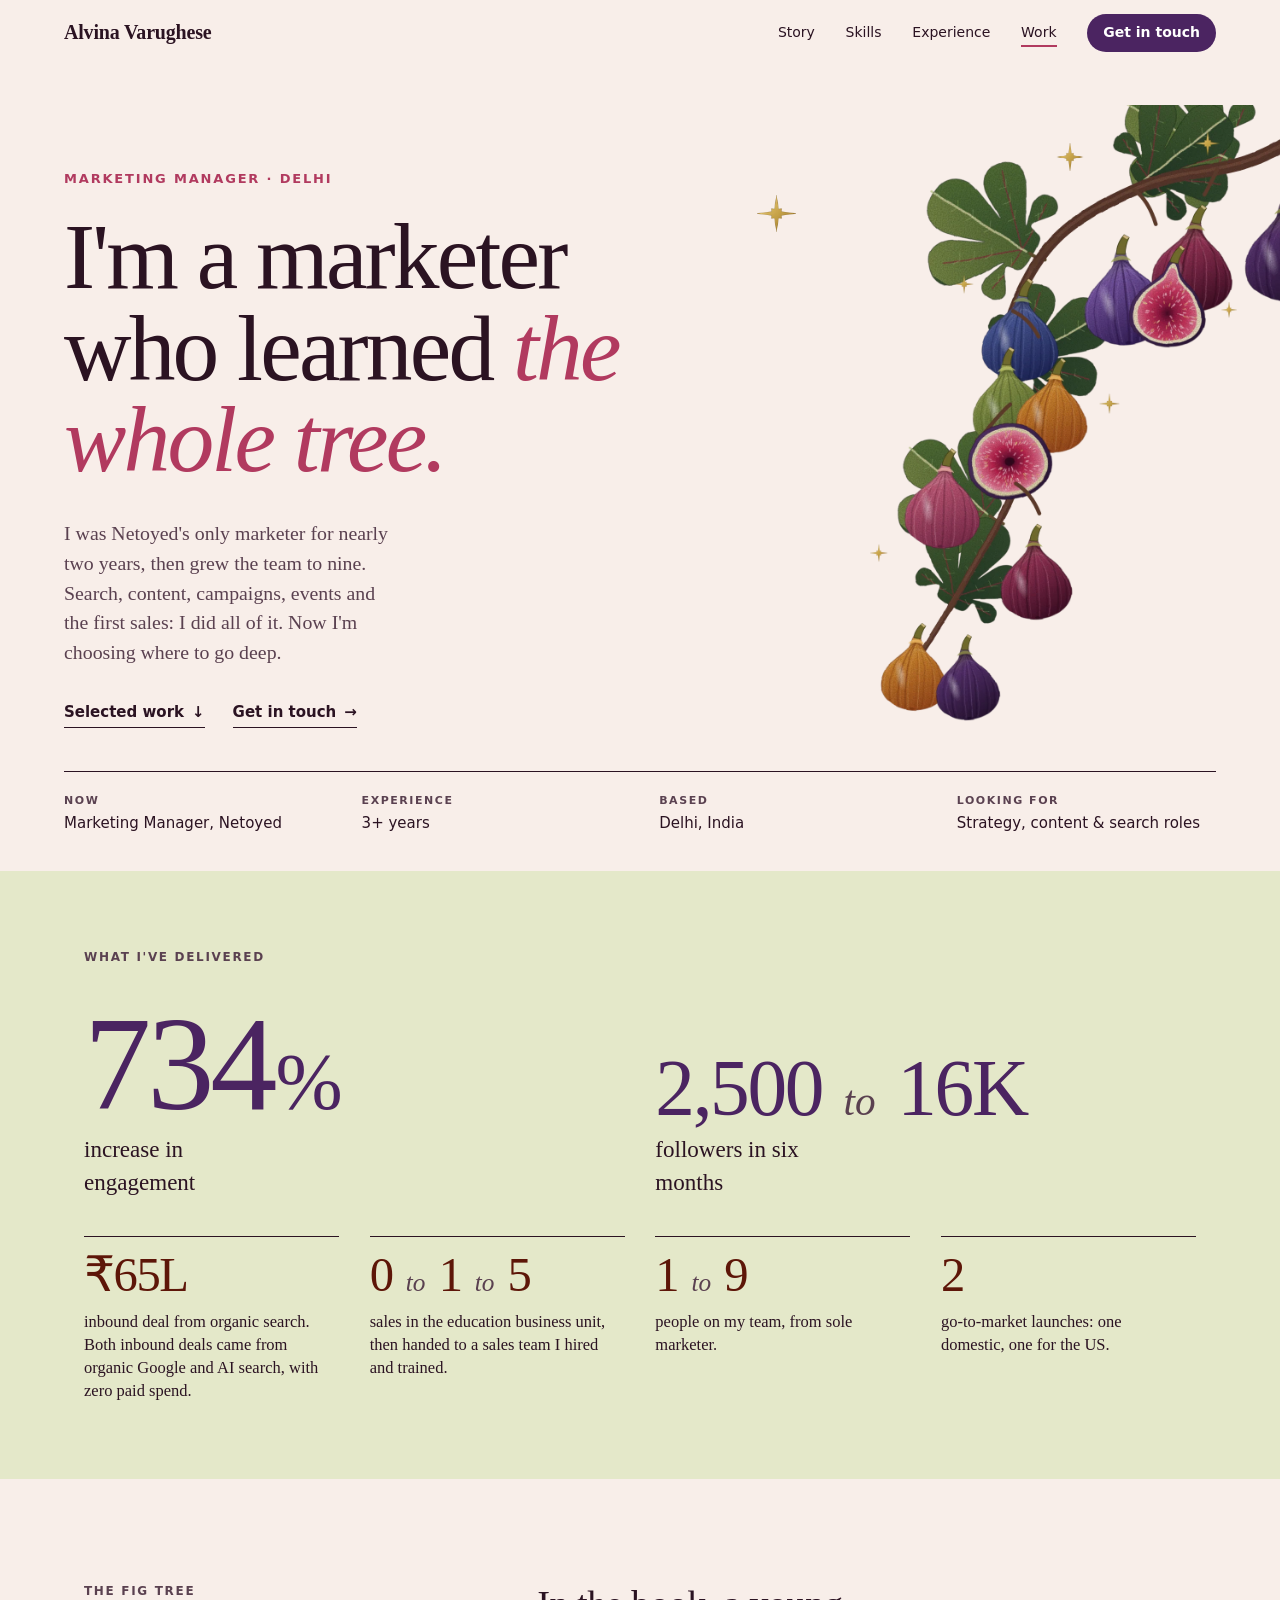
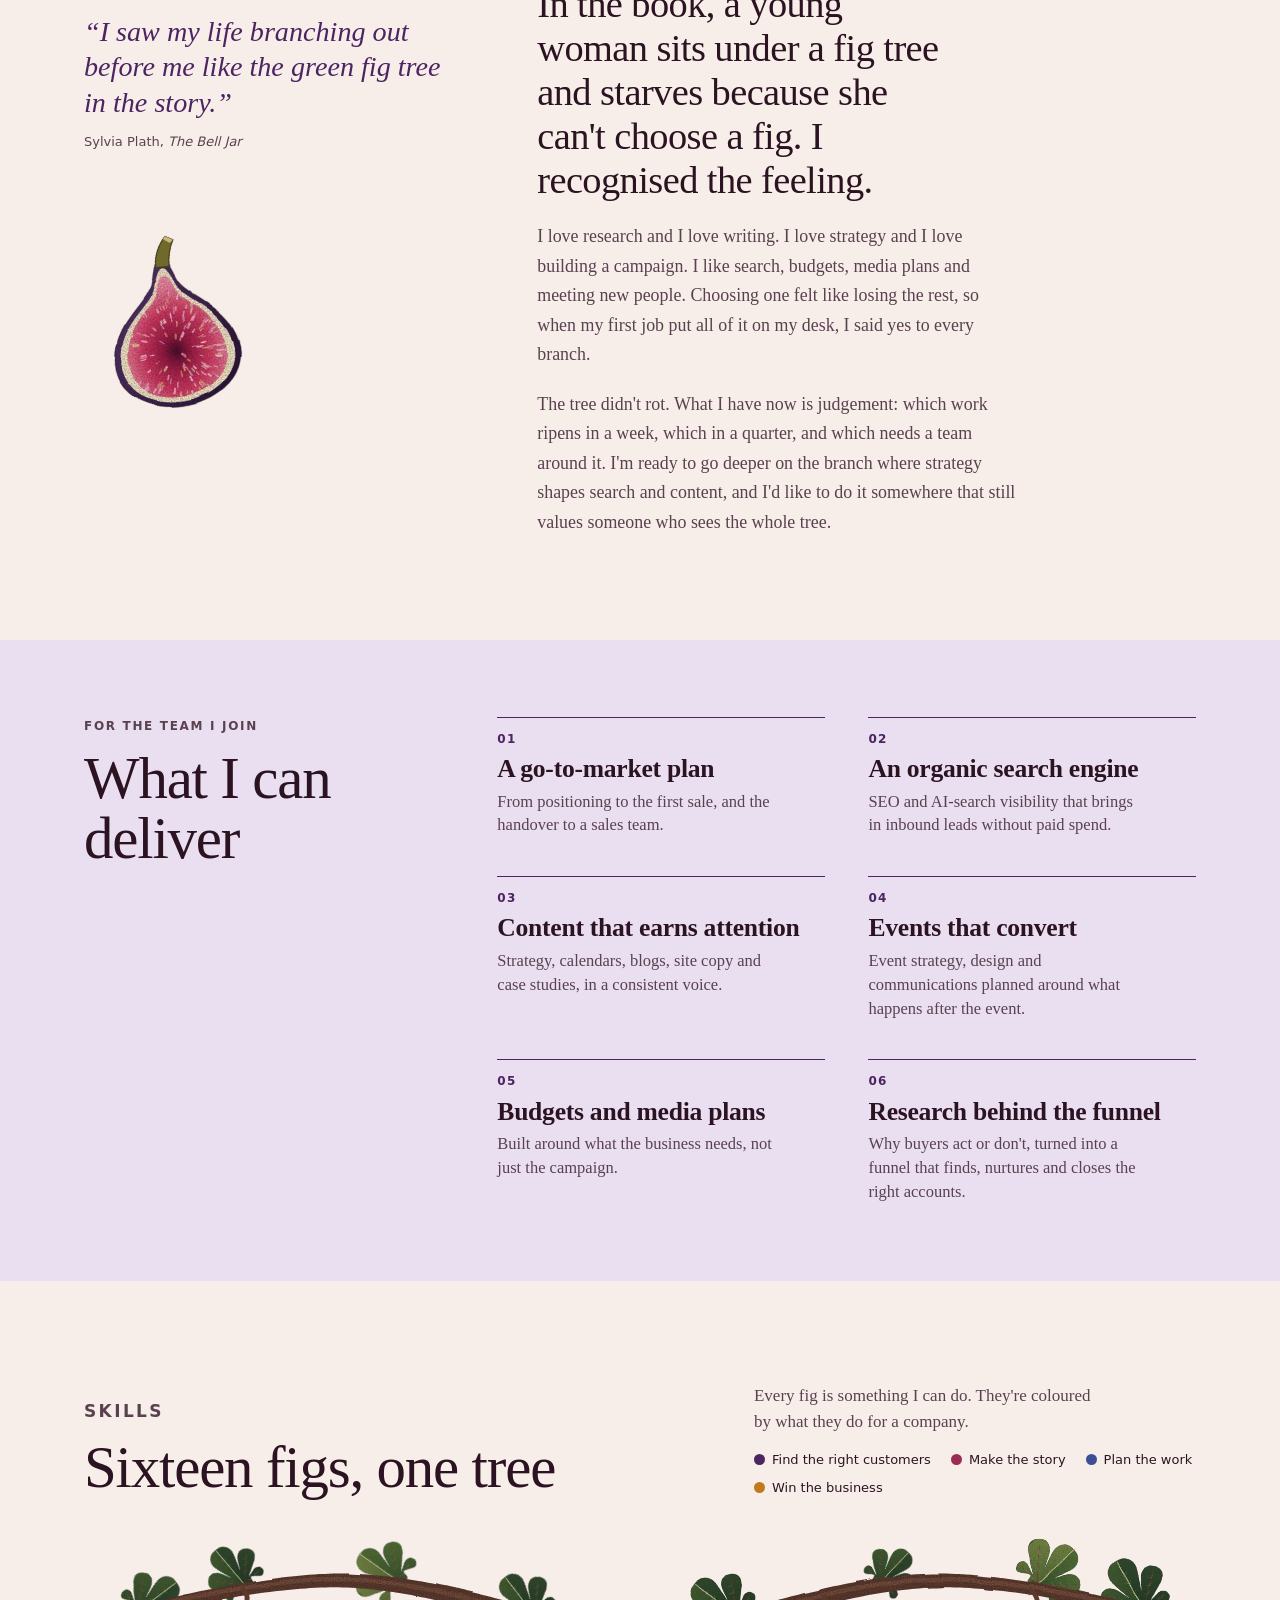
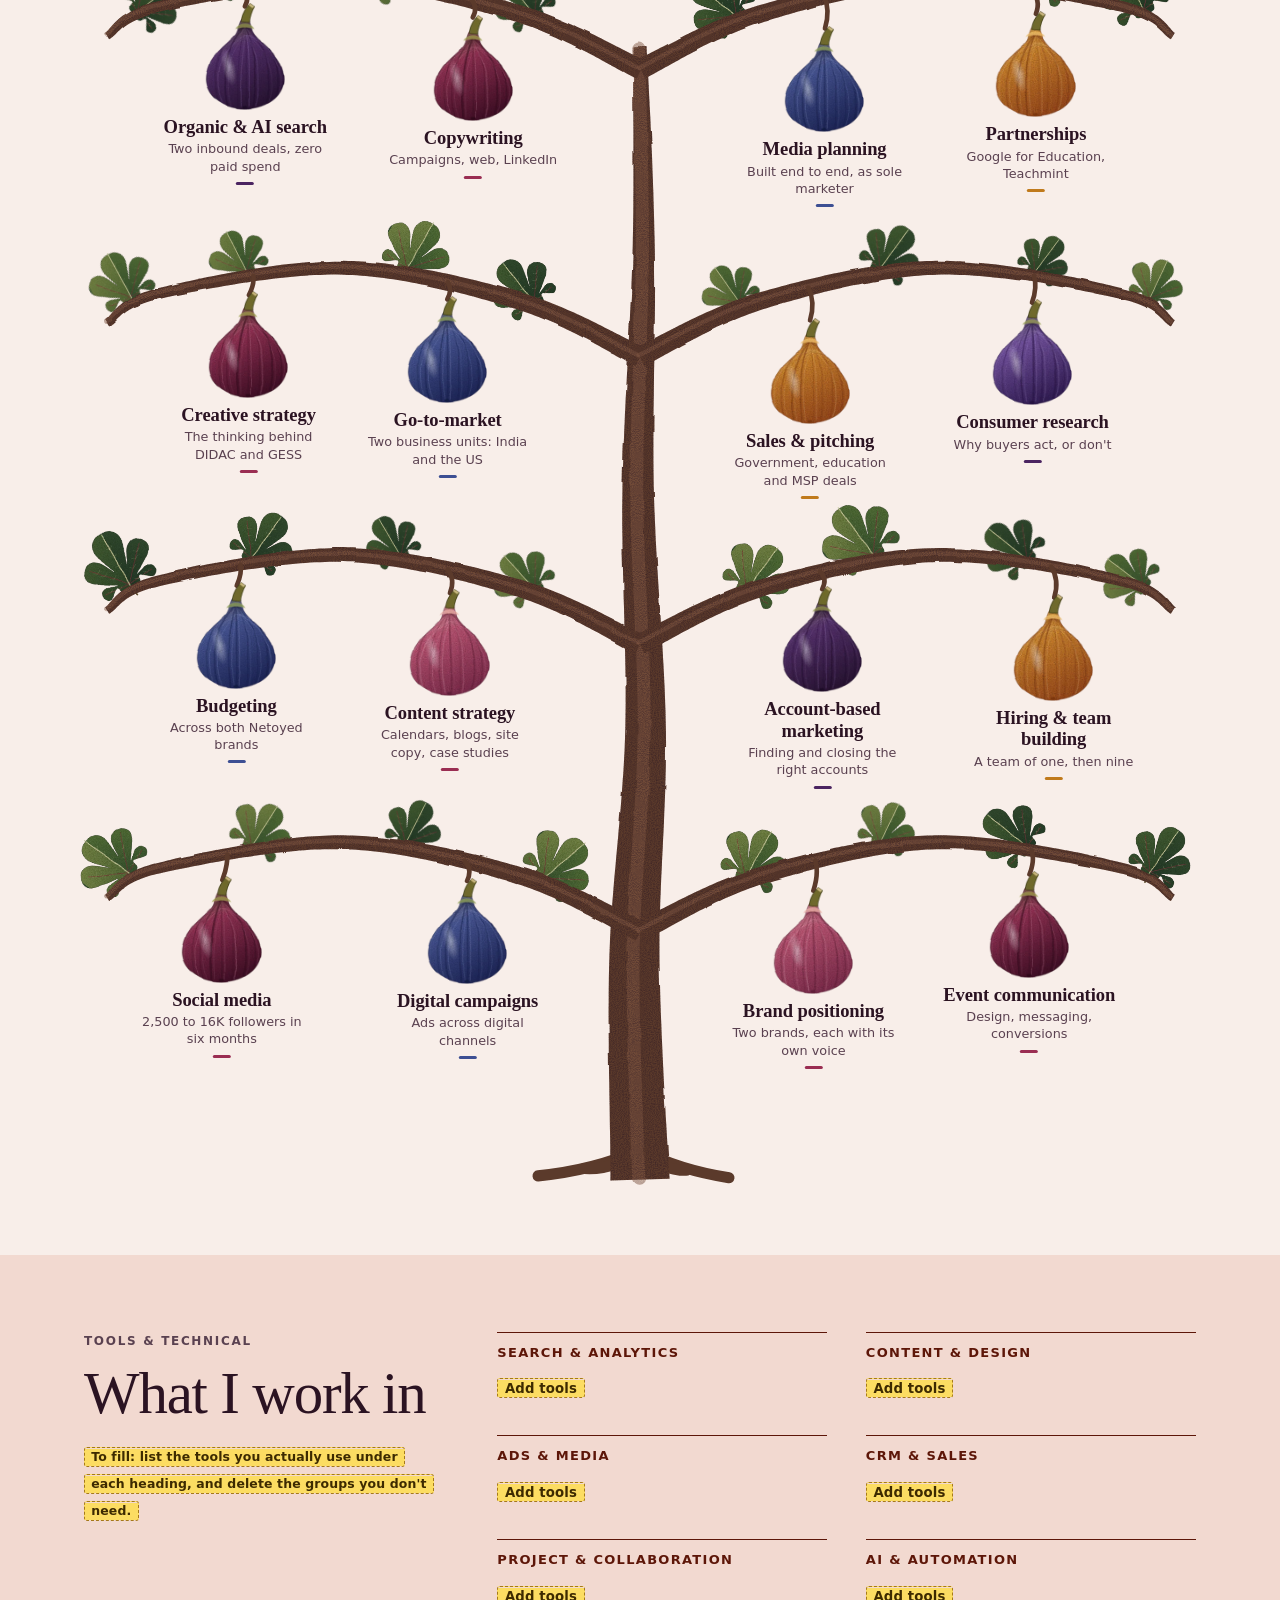
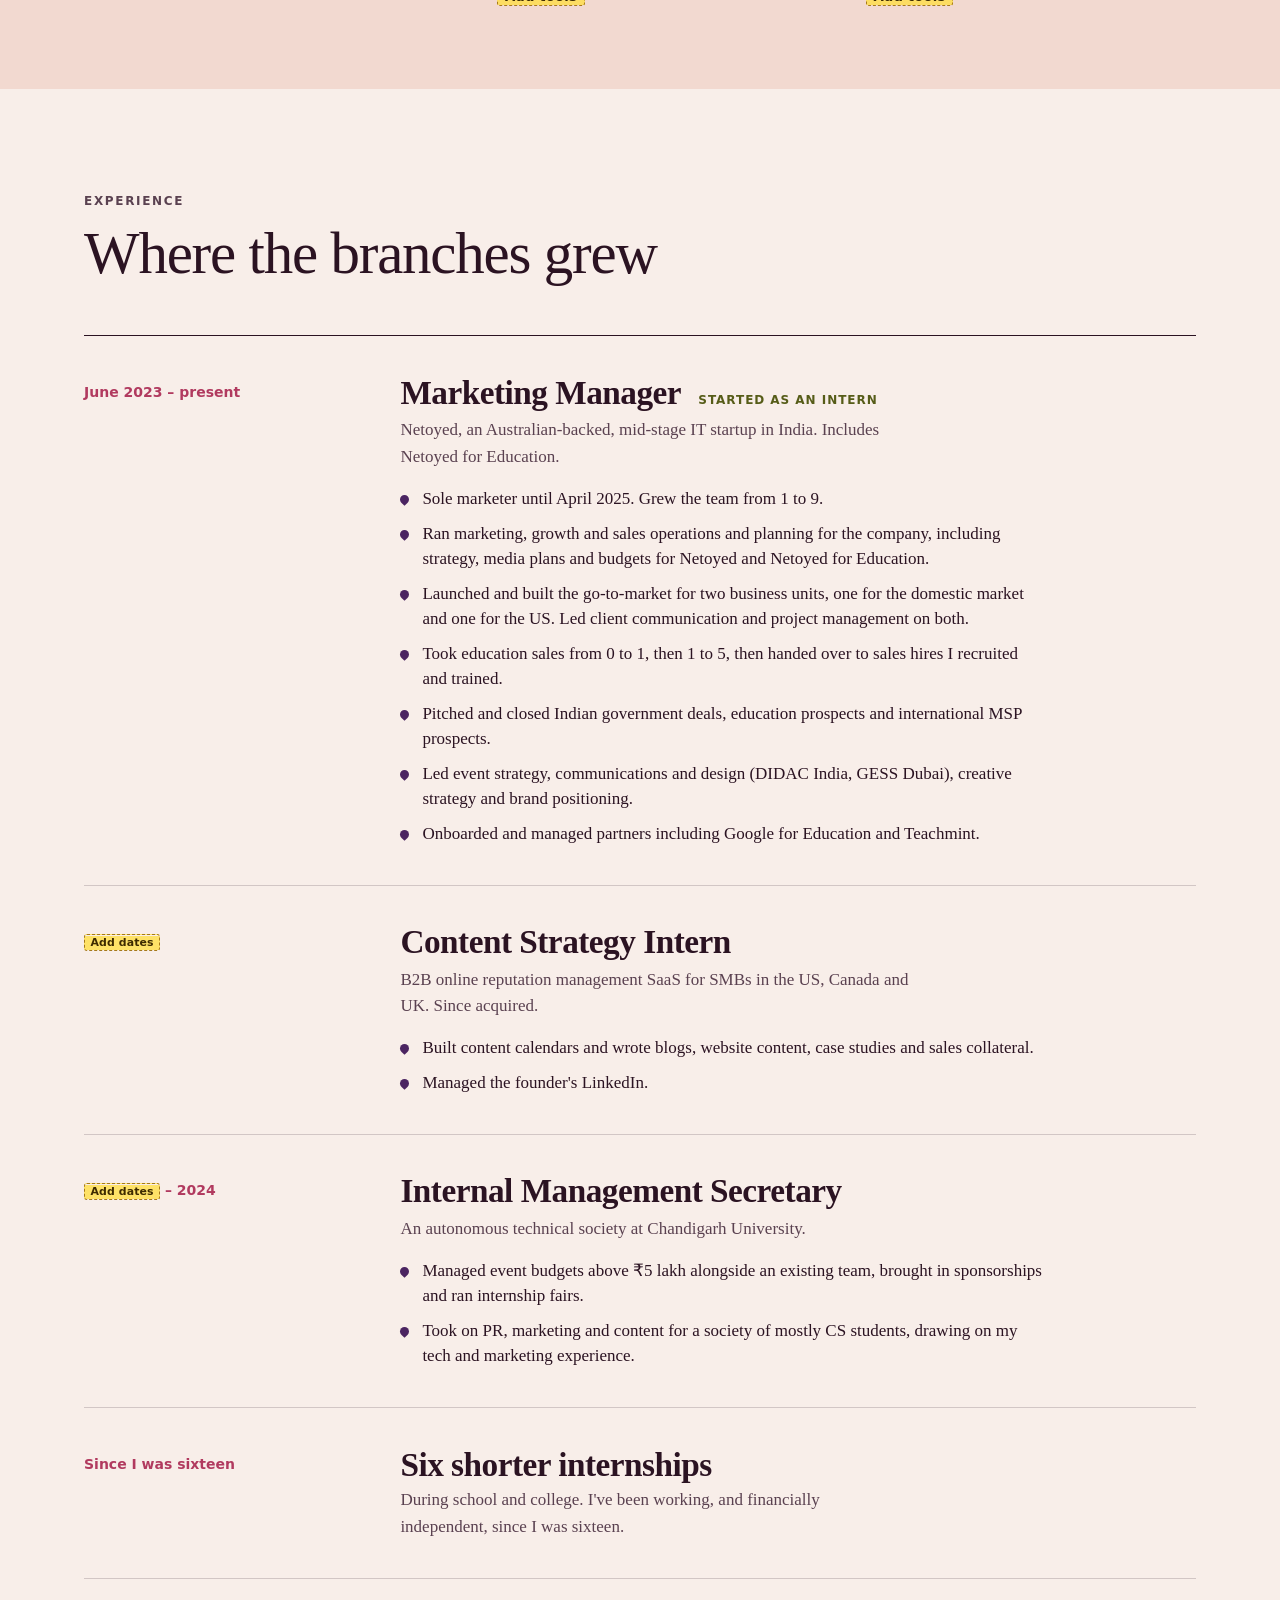
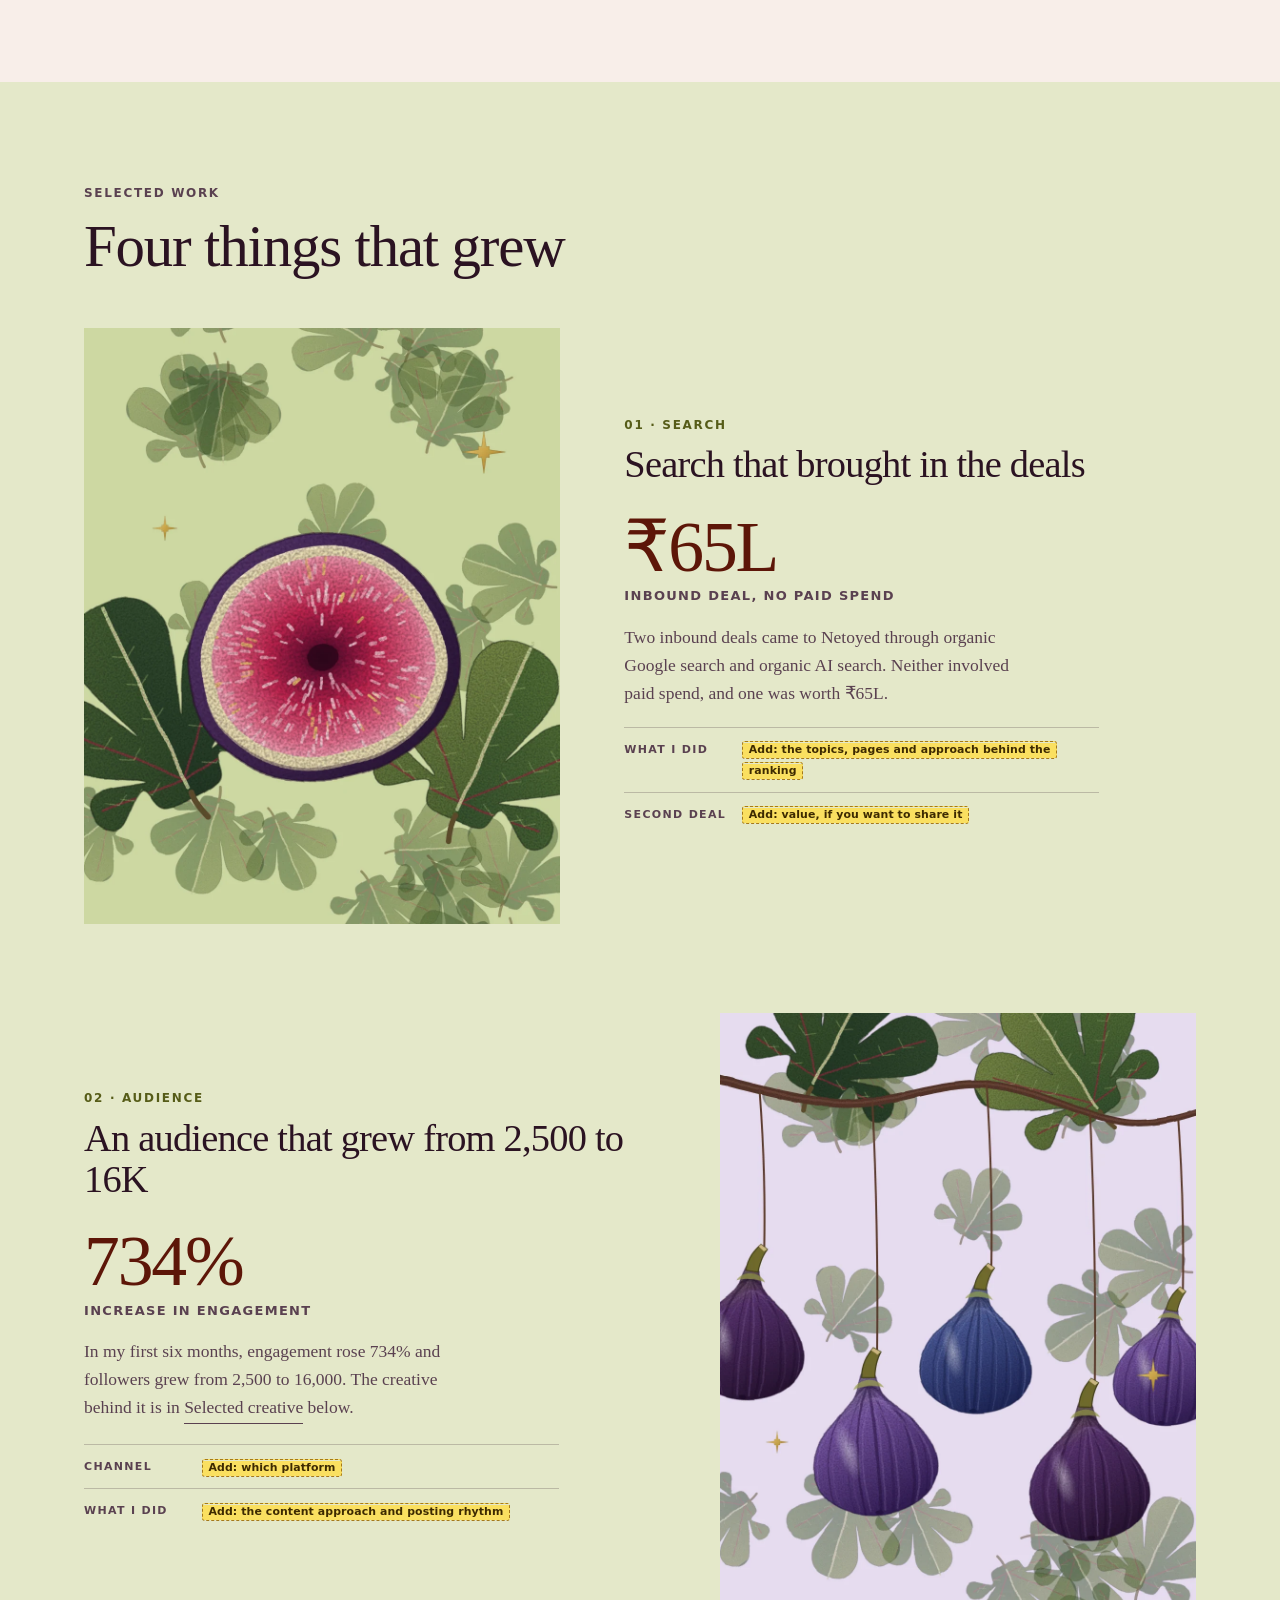
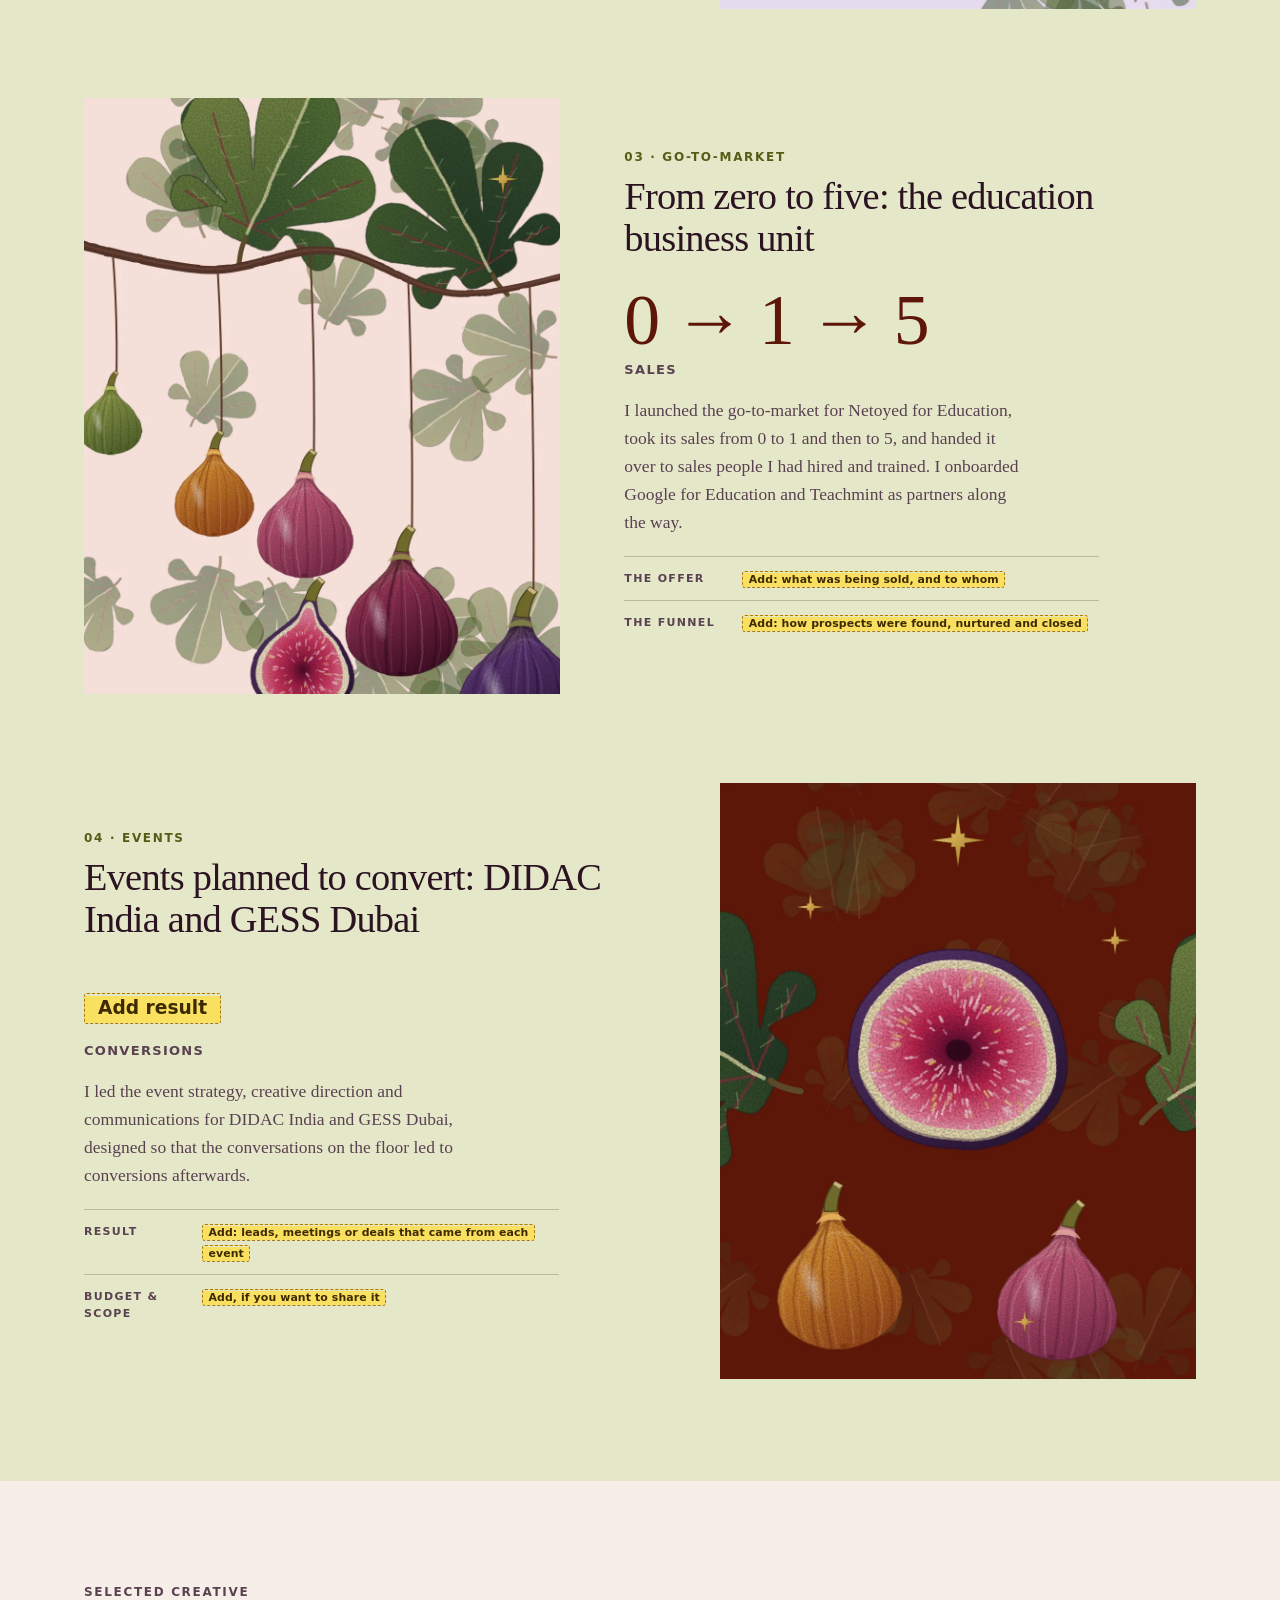
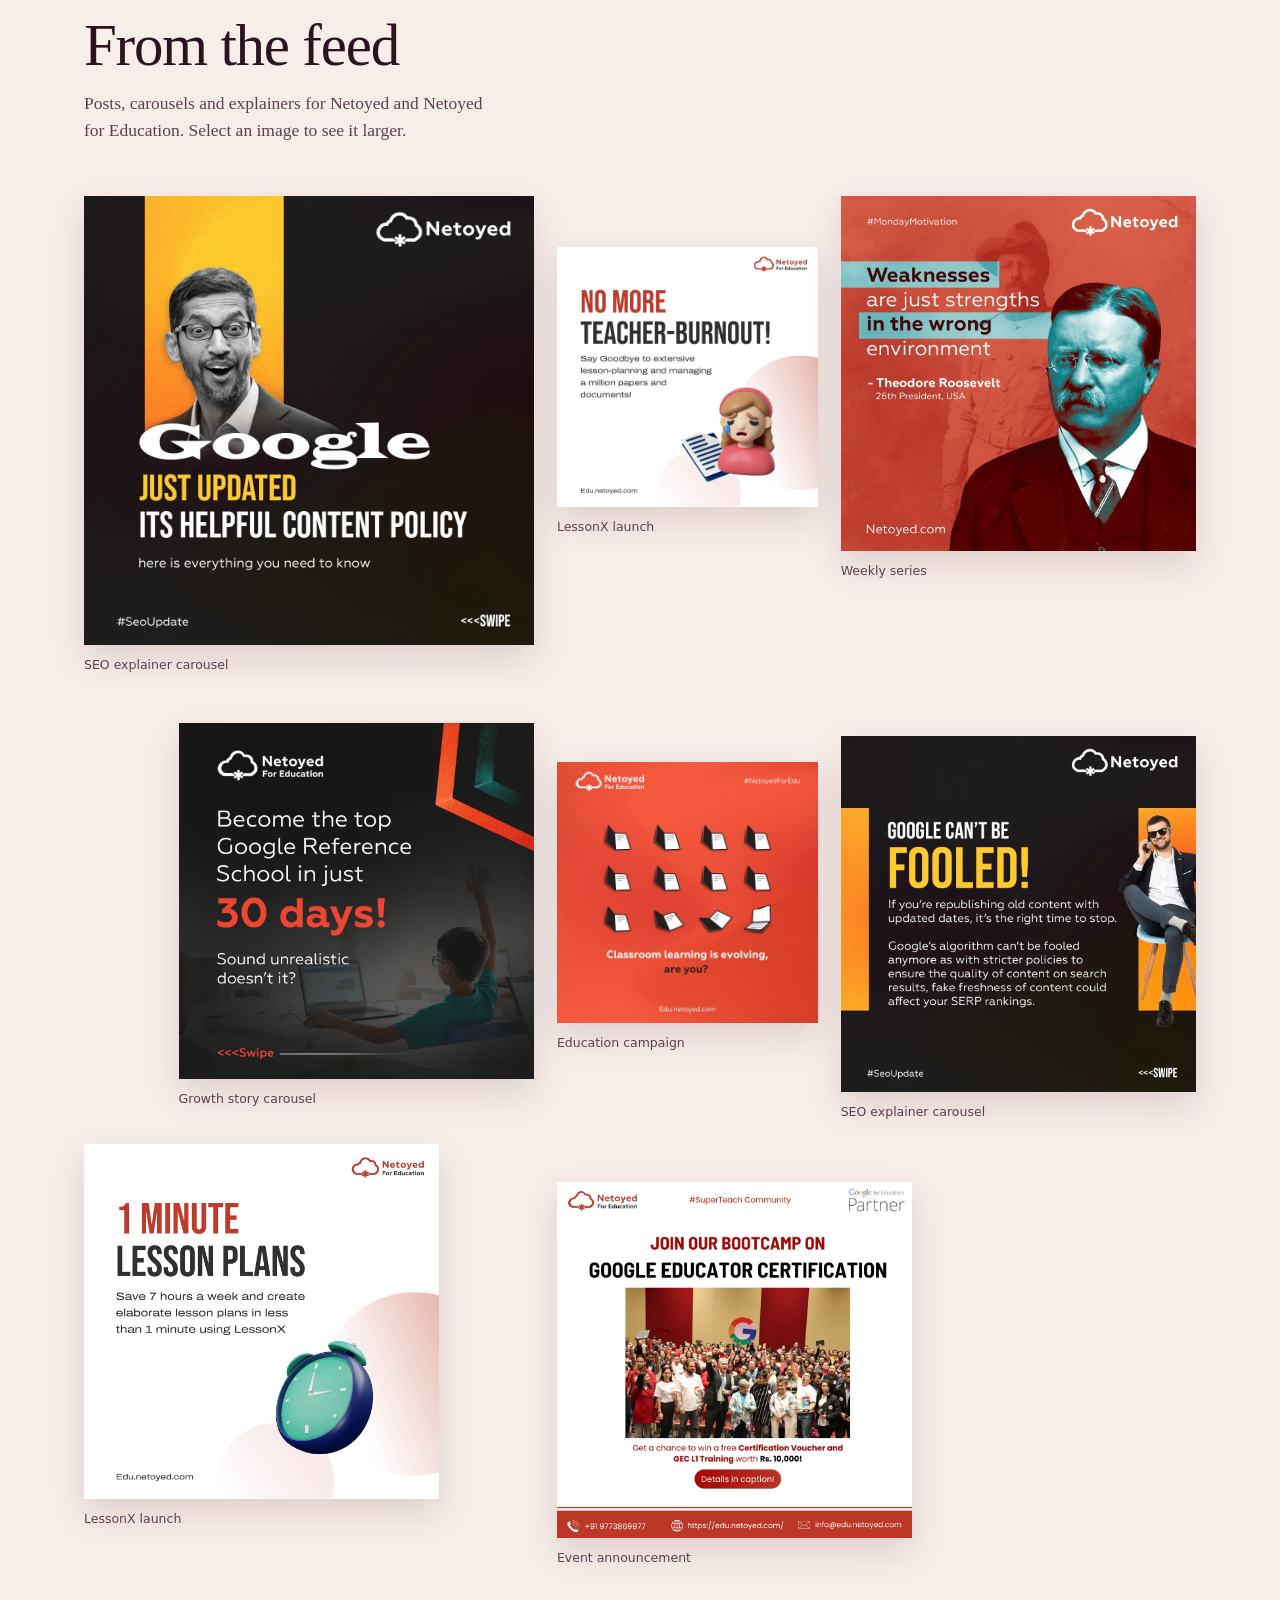
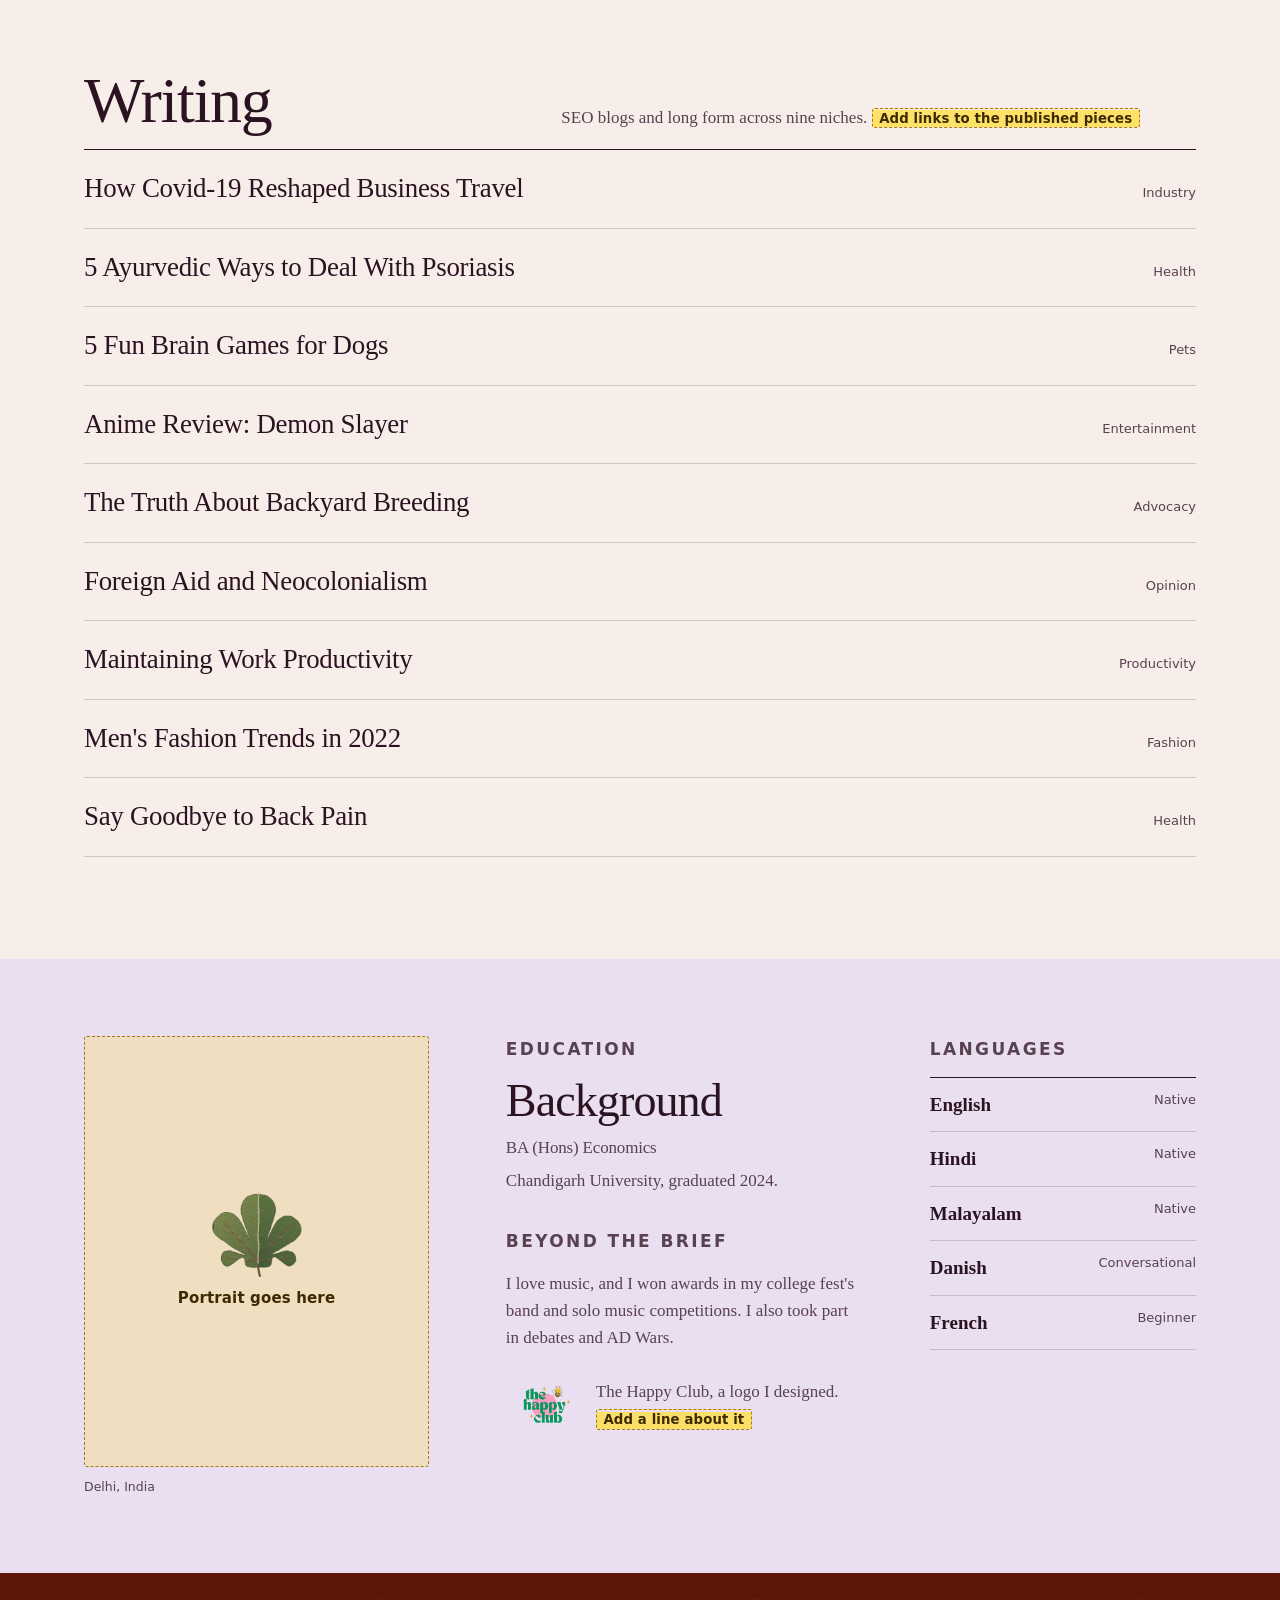
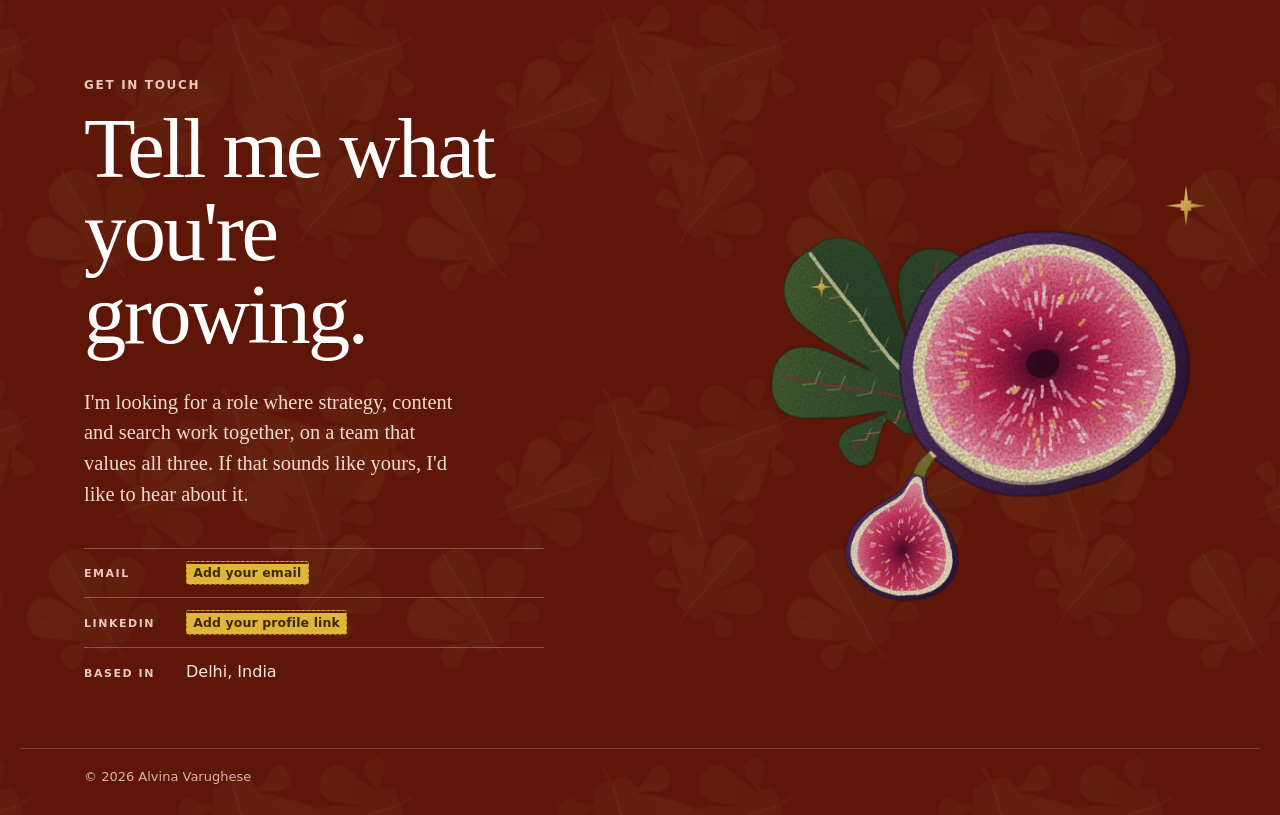
==== commit ddec810d: "Rebuild around the fig tree: skills tree, fig-illustrated case studies, lighter palette New directio" ====
--- a/index.html
+++ b/index.html
@@ -3,334 +3,361 @@
 <head>
 <meta charset="utf-8">
 <meta name="viewport" content="width=device-width, initial-scale=1">
-<title>Alvina Varughese — SEO, Content &amp; Growth Marketing</title>
-<meta name="description" content="Alvina Varughese is an SEO, content and growth marketer in Noida. Selected work for Netoyed, Canara Bank and ISRO, plus writing across nine niches.">
+<title>Alvina Varughese — Marketing Manager: strategy, content &amp; search</title>
+<meta name="description" content="Alvina Varughese is a marketing manager in Delhi who built the marketing, growth and first sales of two business units from scratch. SEO and AI search, content, go-to-market and events.">
 <meta name="author" content="Alvina Varughese">
-<meta name="theme-color" content="#efe9dc">
+<meta name="theme-color" content="#f7ede9">
 <meta property="og:type" content="website">
-<meta property="og:title" content="Alvina Varughese — SEO, Content &amp; Growth Marketing">
-<meta property="og:description" content="Selected work in SEO, content and growth marketing.">
-<meta property="og:image" content="assets/img/edu-classroom.webp">
+<meta property="og:title" content="Alvina Varughese — Marketing Manager: strategy, content &amp; search">
+<meta property="og:description" content="I'm a marketer who learned the whole tree. Now I'm choosing where to go deep.">
+<meta property="og:image" content="assets/art/cover-edu.webp">
 <meta name="twitter:card" content="summary_large_image">
 <link rel="icon" href="favicon.svg" type="image/svg+xml">
-<link rel="preconnect" href="https://fonts.googleapis.com">
-<link rel="preconnect" href="https://fonts.gstatic.com" crossorigin>
-<link href="https://fonts.googleapis.com/css2?family=Anton&family=Archivo:wght@400;500;600;700&family=Caveat:wght@500;600;700&family=Newsreader:ital,opsz,wght@0,6..72,300..600;1,6..72,300..500&display=swap" rel="stylesheet">
+<link rel="preload" href="assets/fonts/newsreader-normal.woff2" as="font" type="font/woff2" crossorigin>
 <link rel="stylesheet" href="assets/css/style.css">
 <script type="application/ld+json">
-{"@context":"https://schema.org","@type":"Person","name":"Alvina Varughese","jobTitle":"SEO, Content and Growth Marketer","email":"mailto:alvinavarughese@netoyed.com","address":{"@type":"PostalAddress","addressLocality":"Noida","addressRegion":"Uttar Pradesh","addressCountry":"IN"},"knowsAbout":["Search Engine Optimization","Content Strategy","Growth Marketing","Customer Acquisition","Copywriting","Social Media Marketing"]}
+{"@context":"https://schema.org","@type":"Person","name":"Alvina Varughese","jobTitle":"Marketing Manager","worksFor":{"@type":"Organization","name":"Netoyed"},"address":{"@type":"PostalAddress","addressLocality":"Delhi","addressCountry":"IN"},"alumniOf":{"@type":"CollegeOrUniversity","name":"Chandigarh University"},"knowsLanguage":["English","Hindi","Malayalam","Danish","French"],"knowsAbout":["Search Engine Optimization","Content Strategy","Go-to-market strategy","Account-based marketing","Event marketing","Consumer research"]}
 </script>
 </head>
 <body>
-<div class="paper" aria-hidden="true"></div>
-<div class="progress" id="progress" aria-hidden="true"><span></span></div>
-
-<!-- hand-drawn marks, referenced by <use> -->
-<svg width="0" height="0" style="position:absolute" aria-hidden="true">
-  <defs>
-    <g id="m-arrow"><path d="M2 18 C 40 6, 120 6, 168 14 M150 4 C160 9 166 13 168 14 C165 18 160 24 154 30" fill="none" stroke="currentColor" stroke-width="3.4" stroke-linecap="round" stroke-linejoin="round"/></g>
-    <g id="m-underline"><path d="M2 8 C 60 2, 150 2, 210 9 C 165 12, 70 12, 6 15" fill="currentColor" opacity=".9"/></g>
-    <g id="m-circle"><path d="M96 8 C 40 6, 8 28, 14 52 C 22 80, 120 84, 156 66 C 186 50, 172 14, 108 8 C 92 7, 74 9, 60 13" fill="none" stroke="currentColor" stroke-width="3" stroke-linecap="round"/></g>
-    <g id="m-star"><path d="M14 2 L14 26 M2 14 L26 14 M5 5 L23 23 M23 5 L5 23" stroke="currentColor" stroke-width="2.4" stroke-linecap="round"/></g>
-    <g id="m-scribble"><path d="M2 14 C 20 2, 26 26, 44 14 C 60 3, 70 26, 88 14 C 104 4, 114 25, 132 14" fill="none" stroke="currentColor" stroke-width="3" stroke-linecap="round"/></g>
-  </defs>
-</svg>
-
-<nav class="nav" id="nav" aria-label="Primary">
-  <a href="#top" class="nav__brand">Alvina&nbsp;Varughese<em>portfolio, ’25</em></a>
-  <button class="nav__toggle" id="navToggle" aria-label="Open menu" aria-expanded="false"><span></span><span></span></button>
-  <div class="nav__links" id="navLinks">
+
+<header class="nav" id="nav">
+  <a href="#top" class="nav__brand">Alvina Varughese</a>
+  <button class="nav__toggle" id="navToggle" aria-label="Open menu" aria-expanded="false" aria-controls="navLinks"><span></span><span></span></button>
+  <nav class="nav__links" id="navLinks" aria-label="Primary">
+    <a href="#story" data-nav>Story</a>
+    <a href="#skills" data-nav>Skills</a>
+    <a href="#experience" data-nav>Experience</a>
     <a href="#work" data-nav>Work</a>
-    <a href="#method" data-nav>Method</a>
-    <a href="#writing" data-nav>Writing</a>
-    <a href="#about" data-nav>About</a>
-    <a href="#contact" class="nav__cta">Say hello <svg class="ico" viewBox="0 0 26 20" width="24" height="18"><use href="#m-arrow"/></svg></a>
-  </div>
-</nav>
-
-<!-- ═══════════ COVER ═══════════ -->
-<header class="cover" id="top">
-  <span class="ghost ghost--cover" aria-hidden="true">SEO</span>
-
-  <div class="cover__toprail">
-    <span class="kick">Marketing&nbsp;·&nbsp;Noida, IN</span>
-    <span class="kick kick--r">Issue 01 — Selected work</span>
-  </div>
-
-  <p class="cover__note">
-    <span class="note">search <svg class="arw arw--sm" viewBox="0 0 26 20" width="30" height="22"><use href="#m-arrow"/></svg> story <svg class="arw arw--sm" viewBox="0 0 26 20" width="30" height="22"><use href="#m-arrow"/></svg> growth</span>
-  </p>
-
-  <h1 class="cover__name">
-    <span>Alvina</span>
-    <span class="cover__name2">Varughese<svg class="ul" viewBox="0 0 212 16" width="360" height="26" aria-hidden="true"><use href="#m-underline"/></svg></span>
-  </h1>
-
-  <figure class="cover__photo">
-    <span class="tape tape--tl" aria-hidden="true"></span>
-    <span class="tape tape--br" aria-hidden="true"></span>
-    <img src="assets/img/crop-classroom.webp" alt="Detail from the Netoyed for Education campaign" loading="eager">
-    <span class="tag tag--photo">Netoyed / ’23</span>
-  </figure>
-
-  <div class="cover__lede">
-    <p>I do <span class="hl">SEO, content and growth</span> marketing. For a few years I built the brand and the pipeline at Netoyed, an EdTech company, and took the product into more than 150 schools.</p>
-    <a href="#work" class="lnk">See the work <svg class="arw" viewBox="0 0 26 20" width="34" height="24"><use href="#m-arrow"/></svg></a>
-  </div>
-
-  <dl class="cover__meta">
-    <div><dt>Based</dt><dd>Noida, India</dd></div>
-    <div><dt>Status</dt><dd class="open">Open to roles &amp; projects</dd></div>
-    <div><dt>Focus</dt><dd>Search · content · acquisition</dd></div>
+    <a href="#contact" class="nav__cta">Get in touch</a>
+  </nav>
+</header>
+
+<main>
+
+<!-- ═════════ HERO ═════════ -->
+<section class="hero" id="top">
+  <div class="hero__copy">
+    <p class="eyebrow">Marketing Manager · Delhi</p>
+    <h1 class="hero__title">I'm a marketer who learned <em>the whole tree.</em></h1>
+    <p class="hero__sub">I was Netoyed's only marketer for nearly two years, then grew the team to nine. Search, content, campaigns, events and the first sales: I did all of it. Now I'm choosing where to go deep.</p>
+    <p class="hero__links"><a href="#work" class="link">Selected work <span aria-hidden="true">↓</span></a><a href="#contact" class="link">Get in touch <span aria-hidden="true">→</span></a></p>
+  </div>
+  <div class="hero__art" aria-hidden="true">
+    <img src="assets/art/hero-branch.webp" alt="" width="1400" height="1500" fetchpriority="high">
+    <img class="star s1" src="assets/art/star.webp" alt="" width="120" height="118">
+    <img class="star s2" src="assets/art/star.webp" alt="" width="120" height="118">
+  </div>
+  <dl class="hero__facts">
+    <div><dt>Now</dt><dd>Marketing Manager, Netoyed</dd></div>
+    <div><dt>Experience</dt><dd>3+ years</dd></div>
+    <div><dt>Based</dt><dd>Delhi, India</dd></div>
+    <div><dt>Looking for</dt><dd>Strategy, content &amp; search roles</dd></div>
   </dl>
-
-  <span class="cover__bignum" aria-hidden="true">01</span>
-</header>
-
-<!-- ═══════════ STATEMENT ═══════════ -->
-<section class="say">
-  <p class="say__line" data-rise>Most of what I do is <span class="say__hand">unglamorous</span> and compounding —</p>
-  <p class="say__line say__line--2" data-rise>pages that keep ranking, a rhythm that keeps a name familiar, copy that removes the last reason to say no.</p>
-</section>
-
-<!-- ═══════════ WORK ═══════════ -->
-<main id="work">
-  <div class="work__head">
-    <span class="ghost ghost--work" aria-hidden="true">WORK</span>
-    <span class="kick">Selected work</span>
-    <span class="kick kick--r">Six &nbsp;/&nbsp; ’22–’24</span>
-  </div>
-
-  <!-- ── 01 · Netoyed — dark feature spread ── -->
-  <article class="sp sp--01" id="p1">
-    <span class="sp__num" aria-hidden="true">01</span>
-    <header class="sp01__head">
-      <h2 class="sp__title">Netoyed<br>for Education</h2>
-      <p class="note note--onDark sp01__note">the whole engine <svg class="arw arw--down" viewBox="0 0 26 20" width="30" height="22"><use href="#m-arrow"/></svg></p>
-      <ul class="facts">
-        <li><span>Role</span>Marketing &amp; growth</li>
-        <li><span>Scope</span>SEO · content · social · film</li>
-        <li><span>Sector</span>EdTech, India</li>
+</section>
+
+<!-- ═════════ DELIVERED ═════════ -->
+<section class="delivered" aria-labelledby="h-delivered">
+  <div class="wrap">
+    <p class="label label--tight" id="h-delivered">What I've delivered</p>
+    <div class="stats">
+      <div class="stat stat--lead"><p class="stat__n">734<small>%</small></p><p class="stat__t">increase in engagement</p></div>
+      <div class="stat stat--wide"><p class="stat__n">2,500 <i>to</i> 16K</p><p class="stat__t">followers in six months</p></div>
+      <div class="stat"><p class="stat__n">₹65L</p><p class="stat__t">inbound deal from organic search. Both inbound deals came from organic Google and AI search, with zero paid spend.</p></div>
+      <div class="stat"><p class="stat__n">0 <i>to</i> 1 <i>to</i> 5</p><p class="stat__t">sales in the education business unit, then handed to a sales team I hired and trained.</p></div>
+      <div class="stat"><p class="stat__n">1 <i>to</i> 9</p><p class="stat__t">people on my team, from sole marketer.</p></div>
+      <div class="stat"><p class="stat__n">2</p><p class="stat__t">go-to-market launches: one domestic, one for the US.</p></div>
+    </div>
+  </div>
+</section>
+
+<!-- ═════════ STORY ═════════ -->
+<section class="story" id="story">
+  <div class="wrap story__grid">
+    <aside class="story__quote">
+      <p class="label">The fig tree</p>
+      <blockquote>
+        <p>“I saw my life branching out before me like the green fig tree in the story.”</p>
+        <footer>Sylvia Plath, <cite>The Bell Jar</cite></footer>
+      </blockquote>
+      <img class="story__fig" src="assets/art/fig-halfpear.webp" alt="" width="190" height="255" loading="lazy">
+    </aside>
+    <div class="story__text">
+      <p class="lede">In the book, a young woman sits under a fig tree and starves because she can't choose a fig. I recognised the feeling.</p>
+      <p>I love research and I love writing. I love strategy and I love building a campaign. I like search, budgets, media plans and meeting new people. Choosing one felt like losing the rest, so when my first job put all of it on my desk, I said yes to every branch.</p>
+      <p>The tree didn't rot. What I have now is judgement: which work ripens in a week, which in a quarter, and which needs a team around it. I'm ready to go deeper on the branch where strategy shapes search and content, and I'd like to do it somewhere that still values someone who sees the whole tree.</p>
+    </div>
+  </div>
+</section>
+
+<!-- ═════════ WHAT I CAN DELIVER ═════════ -->
+<section class="deliver" aria-labelledby="h-deliver">
+  <div class="wrap deliver__grid">
+    <div>
+      <p class="label">For the team I join</p>
+      <h2 id="h-deliver">What I can deliver</h2>
+    </div>
+    <ol class="deliver__list">
+      <li><b>A go-to-market plan</b><span>From positioning to the first sale, and the handover to a sales team.</span></li>
+      <li><b>An organic search engine</b><span>SEO and AI-search visibility that brings in inbound leads without paid spend.</span></li>
+      <li><b>Content that earns attention</b><span>Strategy, calendars, blogs, site copy and case studies, in a consistent voice.</span></li>
+      <li><b>Events that convert</b><span>Event strategy, design and communications planned around what happens after the event.</span></li>
+      <li><b>Budgets and media plans</b><span>Built around what the business needs, not just the campaign.</span></li>
+      <li><b>Research behind the funnel</b><span>Why buyers act or don't, turned into a funnel that finds, nurtures and closes the right accounts.</span></li>
+    </ol>
+  </div>
+</section>
+
+<!-- ═════════ SKILLS TREE ═════════ -->
+<section class="skills" id="skills" aria-labelledby="h-skills">
+  <div class="wrap">
+    <div class="skills__head">
+      <div>
+        <p class="label">Skills</p>
+        <h2 id="h-skills">Sixteen figs, one tree</h2>
+      </div>
+      <div>
+        <p>Every fig is something I can do. They're coloured by what they do for a company.</p>
+        <ul class="legend" aria-label="Colour key">
+          <li class="g-find"><i></i>Find the right customers</li>
+          <li class="g-make"><i></i>Make the story</li>
+          <li class="g-plan"><i></i>Plan the work</li>
+          <li class="g-win"><i></i>Win the business</li>
+        </ul>
+      </div>
+    </div>
+    <div class="tree" id="tree" style="--ar:1200/1340"><svg class="tree__limbs" viewBox="0 0 1200 1340" aria-hidden="true" focusable="false"><defs><filter id="paint" x="-8%" y="-8%" width="116%" height="116%" color-interpolation-filters="sRGB"><feTurbulence type="fractalNoise" baseFrequency="0.03" numOctaves="2" seed="4" result="w"/><feDisplacementMap in="SourceGraphic" in2="w" scale="3" xChannelSelector="R" yChannelSelector="G" result="d"/><feTurbulence type="fractalNoise" baseFrequency="0.9" numOctaves="2" seed="11" result="g"/><feColorMatrix in="g" type="matrix" values="0 0 0 0 .1  0 0 0 0 .04  0 0 0 0 .12  .7 0 0 0 -.22" result="ga"/><feComposite in="ga" in2="d" operator="in" result="gm"/><feMerge><feMergeNode in="d"/><feMergeNode in="gm"/></feMerge></filter></defs><g><image href="assets/art/leaf-dk.webp" x="455.6" y="32.1" width="68.9" height="65.1" transform="rotate(-37.5 490 90.8)"/><image href="assets/art/leaf.webp" x="309.5" y="-5.8" width="70.3" height="66.5" transform="rotate(-54.7 344.6 54.1)"/><image href="assets/art/leaf-dk.webp" x="145" y="2.3" width="64.1" height="60.7" transform="rotate(-40.2 177.1 56.9)"/><image href="assets/art/leaf-dk.webp" x="18.3" y="26.5" width="69.1" height="65.4" transform="rotate(53 52.9 85.4)"/><image href="assets/art/leaf-dk.webp" x="672" y="26" width="76" height="71.9" transform="rotate(-52.6 710 90.8)"/><image href="assets/art/leaf-dk.webp" x="825.9" y="4" width="58.9" height="55.7" transform="rotate(43.5 855.4 54.1)"/><image href="assets/art/leaf.webp" x="985.5" y="-6.9" width="74.9" height="70.8" transform="rotate(45.8 1022.9 56.9)"/><image href="assets/art/leaf-dk.webp" x="1107.5" y="17.9" width="79.3" height="75" transform="rotate(-29.6 1147.1 85.4)"/><image href="assets/art/leaf-dk.webp" x="453.8" y="339.2" width="72.4" height="68.4" transform="rotate(-38.6 490 400.8)"/><image href="assets/art/leaf.webp" x="307" y="300" width="75.3" height="71.2" transform="rotate(29.5 344.6 364.1)"/><image href="assets/art/leaf.webp" x="145.5" y="313.1" width="63.1" height="59.7" transform="rotate(-27.2 177.1 366.9)"/><image href="assets/art/leaf.webp" x="17.7" y="335.5" width="70.4" height="66.6" transform="rotate(-28.7 52.9 395.4)"/><image href="assets/art/leaf.webp" x="679.1" y="348.1" width="61.8" height="58.5" transform="rotate(-35.2 710 400.8)"/><image href="assets/art/leaf-dk.webp" x="820.5" y="304.7" width="69.7" height="66" transform="rotate(36 855.4 364.1)"/><image href="assets/art/leaf-dk.webp" x="993.6" y="316.9" width="58.7" height="55.5" transform="rotate(36.6 1022.9 366.9)"/><image href="assets/art/leaf.webp" x="1117.2" y="344.5" width="59.8" height="56.6" transform="rotate(25.1 1147.1 395.4)"/><image href="assets/art/leaf.webp" x="456.9" y="654.3" width="66.3" height="62.7" transform="rotate(-42.1 490 710.8)"/><image href="assets/art/leaf-dk.webp" x="313.4" y="621" width="62.4" height="59" transform="rotate(-30.4 344.6 674.1)"/><image href="assets/art/leaf-dk.webp" x="140.3" y="614.3" width="73.5" height="69.6" transform="rotate(35.4 177.1 676.9)"/><image href="assets/art/leaf-dk.webp" x="11.9" y="635.6" width="82" height="77.6" transform="rotate(-30.1 52.9 705.4)"/><image href="assets/art/leaf.webp" x="672.1" y="646.3" width="75.8" height="71.7" transform="rotate(36.2 710 710.8)"/><image href="assets/art/leaf.webp" x="813.5" y="602.8" width="83.7" height="79.2" transform="rotate(-37.2 855.4 674.1)"/><image href="assets/art/leaf-dk.webp" x="987.6" y="616.6" width="70.8" height="66.9" transform="rotate(-51.5 1022.9 676.9)"/><image href="assets/art/leaf.webp" x="1114.9" y="650.6" width="64.4" height="60.9" transform="rotate(-53.1 1147.1 705.4)"/><image href="assets/art/leaf.webp" x="450.9" y="954.3" width="78.1" height="73.9" transform="rotate(49.2 490 1020.8)"/><image href="assets/art/leaf-dk.webp" x="312.3" y="929" width="64.7" height="61.2" transform="rotate(26.6 344.6 984.1)"/><image href="assets/art/leaf.webp" x="142.9" y="928.8" width="68.3" height="64.6" transform="rotate(32.5 177.1 986.9)"/><image href="assets/art/leaf.webp" x="14.2" y="949.5" width="77.4" height="73.2" transform="rotate(-54.5 52.9 1015.4)"/><image href="assets/art/leaf.webp" x="672.5" y="957" width="74.9" height="70.9" transform="rotate(29.2 710 1020.8)"/><image href="assets/art/leaf.webp" x="823.6" y="930" width="63.5" height="60.1" transform="rotate(25.8 855.4 984.1)"/><image href="assets/art/leaf-dk.webp" x="986.1" y="924.2" width="73.6" height="69.7" transform="rotate(-51.4 1022.9 986.9)"/><image href="assets/art/leaf-dk.webp" x="1111.2" y="954.2" width="71.9" height="68" transform="rotate(34.2 1147.1 1015.4)"/></g><g class="tree__bark"><path d="M600 1310 Q550.5 1332 490 1338" fill="none" stroke="#5b3a2b" stroke-width="12" stroke-linecap="round"/><path d="M600 1310 Q643.2 1332 696 1340" fill="none" stroke="#5b3a2b" stroke-width="12" stroke-linecap="round"/><path d="M600 1310 Q573 1332 540 1330" fill="none" stroke="#5b3a2b" stroke-width="12" stroke-linecap="round"/><path d="M600 1310 Q622.5 1332 650 1332" fill="none" stroke="#5b3a2b" stroke-width="12" stroke-linecap="round"/><g filter="url(#paint)"><path d="M632 1341.1 L631.7 1337 L631.4 1332.5 L631.1 1327.5 L630.8 1322.2 L630.4 1316.5 L630 1310.4 L629.6 1304 L629.2 1297.3 L628.8 1290.3 L628.4 1283 L627.9 1275.5 L627.5 1267.8 L627.1 1259.9 L626.6 1251.7 L626.2 1243.5 L625.7 1235 L625.3 1226.5 L624.9 1217.9 L624.5 1209.2 L624.1 1200.5 L623.7 1191.7 L623.3 1183 L623 1174.2 L622.6 1165.5 L622.3 1156.9 L622 1148.4 L621.8 1140 L621.6 1131.7 L621.4 1123.6 L621.2 1115.6 L621.1 1107.9 L621 1100.4 L621 1093.1 L621 1085.8 L621 1078.4 L621.1 1071.1 L621.3 1063.8 L621.5 1056.5 L621.7 1049.2 L621.9 1041.8 L622.2 1034.5 L622.5 1027.2 L622.8 1019.8 L623.1 1012.4 L623.5 1005.1 L623.8 997.7 L624.2 990.3 L624.6 982.8 L624.9 975.4 L625.3 967.9 L625.7 960.4 L626 952.9 L626.3 945.4 L626.6 937.8 L626.9 930.2 L627.2 922.6 L627.4 914.9 L627.6 907.2 L627.8 899.4 L627.9 891.6 L628 883.8 L628.1 876 L628.1 868 L628 860.1 L627.9 852.1 L627.7 844.1 L627.5 836.1 L627.2 828.1 L626.9 820 L626.6 811.9 L626.2 803.8 L625.8 795.7 L625.4 787.6 L624.9 779.4 L624.5 771.3 L624 763.1 L623.4 754.9 L622.9 746.7 L622.4 738.5 L621.9 730.3 L621.3 722.1 L620.8 713.9 L620.2 705.7 L619.7 697.5 L619.2 689.4 L618.7 681.2 L618.2 673 L617.7 664.8 L617.3 656.7 L616.8 648.5 L616.5 640.4 L616.1 632.3 L615.8 624.2 L615.5 616.1 L615.2 608 L615 600 L614.8 591.9 L614.7 583.8 L614.6 575.6 L614.5 567.5 L614.5 559.2 L614.5 551 L614.5 542.7 L614.5 534.4 L614.5 526.2 L614.6 517.8 L614.7 509.5 L614.8 501.2 L614.9 492.9 L615 484.6 L615.1 476.3 L615.2 468 L615.4 459.7 L615.5 451.5 L615.6 443.2 L615.7 435 L615.8 426.9 L615.9 418.7 L616 410.6 L616.1 402.5 L616.2 394.5 L616.2 386.6 L616.3 378.7 L616.3 370.8 L616.2 363 L616.2 355.3 L616.1 347.6 L616 340 L615.9 332.4 L615.7 324.7 L615.5 316.9 L615.3 309 L615.1 301 L614.9 293 L614.6 284.9 L614.4 276.9 L614.1 268.8 L613.8 260.7 L613.5 252.7 L613.2 244.7 L612.9 236.8 L612.5 228.9 L612.2 221.2 L611.9 213.5 L611.5 206 L611.2 198.6 L610.9 191.4 L610.5 184.4 L610.2 177.6 L609.8 170.9 L609.5 164.5 L609.2 158.4 L608.9 152.5 L608.6 146.9 L608.3 141.5 L608 136.5 L607.7 131.8 L607.5 127.5 L607.2 123.5 L607 119.9 L593 120.1 L592.9 123.8 L592.8 127.8 L592.8 132.2 L592.8 136.9 L592.7 141.9 L592.7 147.3 L592.7 152.9 L592.7 158.8 L592.7 165 L592.7 171.4 L592.8 178 L592.8 184.9 L592.8 191.9 L592.8 199.1 L592.9 206.5 L592.9 214 L592.9 221.6 L592.9 229.4 L592.9 237.2 L592.9 245.1 L592.9 253.1 L592.9 261.1 L592.9 269.1 L592.9 277.2 L592.8 285.2 L592.8 293.3 L592.7 301.2 L592.6 309.2 L592.5 317 L592.3 324.8 L592.2 332.4 L592 340 L591.8 347.5 L591.6 355 L591.3 362.7 L591 370.4 L590.7 378.1 L590.4 386 L590 393.9 L589.6 401.8 L589.2 409.8 L588.8 417.9 L588.4 426 L588 434.1 L587.6 442.3 L587.1 450.5 L586.7 458.7 L586.3 467 L585.8 475.3 L585.4 483.6 L585 491.9 L584.5 500.3 L584.1 508.6 L583.7 517 L583.4 525.3 L583 533.7 L582.7 542 L582.3 550.4 L582 558.7 L581.8 567 L581.5 575.3 L581.3 583.6 L581.1 591.8 L581 600 L580.9 608.2 L580.8 616.5 L580.8 624.8 L580.8 633 L580.9 641.3 L581 649.6 L581.1 657.8 L581.2 666.1 L581.4 674.4 L581.6 682.7 L581.8 690.9 L582 699.2 L582.2 707.5 L582.4 715.7 L582.7 723.9 L582.9 732.2 L583.1 740.4 L583.3 748.5 L583.5 756.7 L583.7 764.8 L583.9 772.9 L584.1 781 L584.2 789.1 L584.3 797.1 L584.4 805.1 L584.5 813.1 L584.5 821 L584.5 828.8 L584.4 836.7 L584.3 844.5 L584.2 852.2 L584 859.9 L583.8 867.5 L583.5 875.1 L583.1 882.7 L582.7 890.2 L582.3 897.8 L581.8 905.2 L581.3 912.7 L580.8 920.2 L580.2 927.6 L579.6 935 L579 942.4 L578.3 949.8 L577.7 957.2 L577 964.6 L576.4 972 L575.7 979.4 L575 986.8 L574.3 994.2 L573.7 1001.6 L573 1009 L572.3 1016.4 L571.7 1023.9 L571.1 1031.3 L570.5 1038.8 L569.9 1046.3 L569.4 1053.8 L568.9 1061.4 L568.4 1069 L568 1076.6 L567.6 1084.2 L567.3 1091.9 L567 1099.6 L566.8 1107.4 L566.6 1115.4 L566.4 1123.6 L566.3 1131.9 L566.2 1140.4 L566.2 1149 L566.1 1157.7 L566.1 1166.5 L566.1 1175.4 L566.2 1184.2 L566.3 1193.1 L566.3 1202 L566.4 1210.8 L566.5 1219.6 L566.6 1228.3 L566.8 1237 L566.9 1245.4 L567 1253.8 L567.2 1262 L567.3 1270 L567.4 1277.8 L567.5 1285.3 L567.7 1292.6 L567.8 1299.6 L567.9 1306.3 L567.9 1312.7 L568 1318.8 L568.1 1324.4 L568.1 1329.7 L568.1 1334.6 L568.1 1338.9 L568 1342.9Z" fill="#5b3a2b"/><path d="M598.5 1340.5 L598.1 1327.1 L597.5 1310.1 L596.7 1290 L595.9 1267.4 L595 1243 L594.2 1217.3 L593.5 1190.9 L592.9 1164.5 L592.5 1138.7 L592.4 1114 L592.6 1091 L593.3 1068.5 L594.3 1046.2 L595.6 1024 L597.1 1001.8 L598.6 979.6 L600.2 957.3 L601.6 934.9 L602.9 912.3 L603.8 889.4 L604.4 866.3 L604.5 842.8 L604.2 819 L603.6 794.9 L602.7 770.6 L601.6 746.1 L600.5 721.5 L599.4 696.9 L598.3 672.2 L597.4 647.5 L596.8 623 L596.5 598.5 L596.6 574 L596.9 549.2 L597.5 524.2 L598.2 499.2 L599 474.3 L599.8 449.5 L600.6 424.9 L601.4 400.7 L602 376.9 L602.4 353.7 L602.5 330.9 L602.5 307.6 L602.2 283.6 L601.9 259.4 L601.4 235.5 L600.9 212.2 L600.3 190.2 L599.8 169.7 L599.3 151.2 L598.9 135.2 L598.6 122.1" fill="none" stroke="#8d6048" stroke-width="14.1" stroke-linecap="round" opacity=".45"/></g><g filter="url(#paint)"><path d="M604.7 134 L603.1 133.4 L601.4 132.6 L599.5 131.7 L597.5 130.7 L595.4 129.7 L593.1 128.5 L590.8 127.3 L588.3 126.1 L585.7 124.7 L583 123.3 L580.3 121.9 L577.4 120.4 L574.4 118.9 L571.4 117.3 L568.2 115.7 L565 114 L561.7 112.4 L558.4 110.7 L554.9 109 L551.4 107.2 L547.9 105.5 L544.3 103.7 L540.6 101.9 L536.9 100.2 L533.1 98.4 L529.3 96.7 L525.4 94.9 L521.5 93.2 L517.5 91.5 L513.6 89.8 L509.5 88.1 L505.5 86.5 L501.5 84.9 L497.4 83.4 L493.3 81.9 L489.2 80.4 L485 79 L480.9 77.6 L476.7 76.4 L472.6 75.1 L468.6 74 L464.4 72.8 L460.2 71.6 L456 70.4 L451.6 69.2 L447.3 68 L442.8 66.8 L438.3 65.6 L433.8 64.5 L429.2 63.3 L424.5 62.1 L419.9 61 L415.1 59.8 L410.4 58.7 L405.6 57.6 L400.7 56.5 L395.8 55.4 L390.9 54.3 L386 53.3 L381.1 52.3 L376.1 51.3 L371.1 50.4 L366.1 49.5 L361 48.6 L356 47.7 L350.9 46.9 L345.9 46.1 L340.8 45.4 L335.7 44.7 L330.6 44.1 L325.5 43.5 L320.4 42.9 L315.4 42.4 L310.3 42 L305.2 41.6 L300.2 41.2 L295.1 41 L290.1 40.7 L285.1 40.6 L280.1 40.5 L275.1 40.5 L269.9 40.5 L264.7 40.7 L259.4 40.9 L254.1 41.1 L248.7 41.5 L243.2 41.9 L237.7 42.3 L232.2 42.8 L226.6 43.4 L221 44 L215.4 44.6 L209.7 45.3 L204.1 46.1 L198.4 46.9 L192.8 47.7 L187.2 48.5 L181.6 49.4 L176 50.3 L170.5 51.2 L165 52.2 L159.6 53.1 L154.2 54.1 L148.9 55.1 L143.6 56.1 L138.5 57.1 L133.4 58.1 L128.4 59.1 L123.6 60.1 L118.8 61.2 L114.1 62.2 L109.6 63.2 L105.2 64.1 L101 65.1 L96.8 66 L92.9 67 L89.1 67.9 L85.4 68.7 L82 69.6 L78.6 70.4 L75.4 71.2 L72.4 72.1 L69.4 73 L66.6 73.9 L64 74.8 L61.4 75.8 L59 76.7 L56.7 77.7 L54.5 78.7 L52.4 79.7 L50.5 80.7 L48.6 81.7 L46.8 82.8 L45.1 83.8 L43.5 84.9 L42 85.9 L40.6 86.9 L39.3 88 L38 89 L36.8 90 L35.7 91.1 L34.7 92.1 L33.7 93 L32.8 94 L31.9 94.9 L31.1 95.8 L30.3 96.7 L29.6 97.6 L28.9 98.4 L28.2 99.1 L27.6 99.9 L27 100.6 L26.5 101.2 L25.9 101.8 L25.4 102.4 L24.9 102.9 L24.5 103.4 L24 103.8 L23.5 104.1 L22.9 104.6 L27.1 111.4 L27.8 111 L28.7 110.5 L29.5 109.9 L30.3 109.3 L31.1 108.6 L31.8 108 L32.6 107.3 L33.3 106.6 L34 105.9 L34.7 105.2 L35.5 104.4 L36.2 103.7 L37 102.9 L37.8 102.2 L38.6 101.4 L39.4 100.6 L40.3 99.9 L41.2 99.1 L42.2 98.3 L43.2 97.5 L44.2 96.6 L45.4 95.8 L46.5 95 L47.8 94.2 L49.1 93.4 L50.6 92.5 L52.1 91.7 L53.6 90.9 L55.3 90.1 L57.1 89.2 L59 88.4 L61 87.6 L63.1 86.8 L65.3 86 L67.7 85.2 L70.1 84.5 L72.7 83.7 L75.5 83 L78.3 82.3 L81.4 81.6 L84.6 80.9 L88.1 80.1 L91.7 79.3 L95.5 78.5 L99.4 77.7 L103.5 76.8 L107.8 76 L112.1 75.1 L116.7 74.2 L121.3 73.3 L126 72.4 L130.9 71.4 L135.8 70.5 L140.9 69.6 L146 68.7 L151.2 67.8 L156.5 66.9 L161.8 66 L167.2 65.1 L172.6 64.3 L178.1 63.5 L183.6 62.7 L189.2 61.9 L194.7 61.1 L200.3 60.4 L205.9 59.7 L211.4 59.1 L217 58.5 L222.5 57.9 L228 57.4 L233.5 57 L238.9 56.6 L244.3 56.2 L249.6 55.9 L254.9 55.7 L260.1 55.5 L265.2 55.4 L270.2 55.4 L275.1 55.4 L279.9 55.5 L284.7 55.7 L289.5 55.9 L294.3 56.2 L299.2 56.6 L304.1 57 L308.9 57.4 L313.9 58 L318.8 58.5 L323.7 59.1 L328.6 59.8 L333.5 60.5 L338.5 61.3 L343.4 62.1 L348.3 62.9 L353.3 63.8 L358.2 64.7 L363.1 65.7 L368 66.6 L372.8 67.7 L377.7 68.7 L382.5 69.8 L387.3 70.9 L392.1 72 L396.9 73.1 L401.6 74.3 L406.3 75.5 L411 76.7 L415.6 77.9 L420.2 79.1 L424.7 80.3 L429.2 81.6 L433.7 82.8 L438.1 84.1 L442.4 85.3 L446.7 86.6 L451 87.9 L455.2 89.1 L459.3 90.4 L463.4 91.6 L467.4 92.9 L471.3 94.1 L475.1 95.4 L479 96.8 L482.9 98.2 L486.8 99.7 L490.6 101.2 L494.5 102.7 L498.3 104.3 L502.2 106 L506 107.6 L509.8 109.3 L513.5 111.1 L517.3 112.8 L521 114.6 L524.6 116.3 L528.3 118.1 L531.8 119.9 L535.4 121.7 L538.9 123.5 L542.3 125.3 L545.7 127.1 L549 128.8 L552.3 130.6 L555.5 132.3 L558.6 134 L561.6 135.7 L564.6 137.3 L567.5 138.9 L570.3 140.5 L573.1 142 L575.7 143.4 L578.3 144.8 L580.7 146.2 L583.1 147.5 L585.4 148.8 L587.6 149.9 L589.6 151 L591.6 152.1 L593.5 153.1 L595.3 154Z" fill="#5b3a2b"/><path d="M598.5 142.5 L593.1 139.9 L586.6 136.5 L579.2 132.6 L570.9 128.2 L561.9 123.3 L552.2 118.2 L541.9 113 L531.1 107.7 L519.8 102.4 L508.3 97.2 L496.5 92.3 L484.5 87.8 L472.5 83.7 L460.4 80.1 L447.7 76.4 L434.5 72.7 L420.9 69.1 L406.8 65.6 L392.5 62.2 L377.9 59 L363.1 56.1 L348.1 53.4 L333.1 51.1 L318.1 49.2 L303.1 47.8 L288.3 46.8 L273.6 46.4 L258.3 46.7 L242.3 47.5 L225.8 48.9 L209.1 50.7 L192.3 52.9 L175.6 55.4 L159.2 58.1 L143.3 60.9 L128.2 63.8 L113.9 66.7 L100.7 69.5 L88.9 72.1 L78.5 74.5 L69.6 76.9 L61.9 79.4 L55.2 82.1 L49.6 84.8 L44.8 87.6 L40.8 90.4 L37.4 93.2 L34.6 95.8 L32.1 98.3 L30 100.7 L28 102.8 L26.1 104.6 L24.2 106.1" fill="none" stroke="#8d6048" stroke-width="4.8" stroke-linecap="round" opacity=".45"/></g><g filter="url(#paint)"><path d="M604.7 154 L606.5 153.1 L608.4 152.1 L610.4 151 L612.4 149.9 L614.6 148.8 L616.9 147.5 L619.3 146.2 L621.7 144.8 L624.3 143.4 L626.9 142 L629.7 140.5 L632.5 138.9 L635.4 137.3 L638.4 135.7 L641.4 134 L644.5 132.3 L647.7 130.6 L651 128.8 L654.3 127.1 L657.7 125.3 L661.1 123.5 L664.6 121.7 L668.2 119.9 L671.7 118.1 L675.4 116.3 L679 114.6 L682.7 112.8 L686.5 111.1 L690.2 109.3 L694 107.6 L697.8 106 L701.7 104.3 L705.5 102.7 L709.4 101.2 L713.2 99.7 L717.1 98.2 L721 96.8 L724.9 95.4 L728.7 94.1 L732.6 92.9 L736.6 91.6 L740.7 90.4 L744.8 89.1 L749 87.9 L753.3 86.6 L757.6 85.3 L761.9 84.1 L766.3 82.8 L770.8 81.6 L775.3 80.3 L779.8 79.1 L784.4 77.9 L789 76.7 L793.7 75.5 L798.4 74.3 L803.1 73.1 L807.9 72 L812.7 70.9 L817.5 69.8 L822.3 68.7 L827.2 67.7 L832 66.6 L836.9 65.7 L841.8 64.7 L846.7 63.8 L851.7 62.9 L856.6 62.1 L861.5 61.3 L866.5 60.5 L871.4 59.8 L876.3 59.1 L881.2 58.5 L886.1 58 L891.1 57.4 L895.9 57 L900.8 56.6 L905.7 56.2 L910.5 55.9 L915.3 55.7 L920.1 55.5 L924.9 55.4 L929.8 55.4 L934.8 55.4 L939.9 55.5 L945.1 55.7 L950.4 55.9 L955.7 56.2 L961.1 56.6 L966.5 57 L972 57.4 L977.5 57.9 L983 58.5 L988.6 59.1 L994.1 59.7 L999.7 60.4 L1005.3 61.1 L1010.8 61.9 L1016.4 62.7 L1021.9 63.5 L1027.4 64.3 L1032.8 65.1 L1038.2 66 L1043.5 66.9 L1048.8 67.8 L1054 68.7 L1059.1 69.6 L1064.2 70.5 L1069.1 71.4 L1074 72.4 L1078.7 73.3 L1083.3 74.2 L1087.9 75.1 L1092.2 76 L1096.5 76.8 L1100.6 77.7 L1104.5 78.5 L1108.3 79.3 L1111.9 80.1 L1115.4 80.9 L1118.6 81.6 L1121.7 82.3 L1124.5 83 L1127.3 83.7 L1129.9 84.5 L1132.3 85.2 L1134.7 86 L1136.9 86.8 L1139 87.6 L1141 88.4 L1142.9 89.2 L1144.7 90.1 L1146.4 90.9 L1147.9 91.7 L1149.4 92.5 L1150.9 93.4 L1152.2 94.2 L1153.5 95 L1154.6 95.8 L1155.8 96.6 L1156.8 97.5 L1157.8 98.3 L1158.8 99.1 L1159.7 99.9 L1160.6 100.6 L1161.4 101.4 L1162.2 102.2 L1163 102.9 L1163.8 103.7 L1164.5 104.4 L1165.3 105.2 L1166 105.9 L1166.7 106.6 L1167.4 107.3 L1168.2 108 L1168.9 108.6 L1169.7 109.3 L1170.5 109.9 L1171.3 110.5 L1172.2 111 L1172.9 111.4 L1177.1 104.6 L1176.5 104.1 L1176 103.8 L1175.5 103.4 L1175.1 102.9 L1174.6 102.4 L1174.1 101.8 L1173.5 101.2 L1173 100.6 L1172.4 99.9 L1171.8 99.1 L1171.1 98.4 L1170.4 97.6 L1169.7 96.7 L1168.9 95.8 L1168.1 94.9 L1167.2 94 L1166.3 93 L1165.3 92.1 L1164.3 91.1 L1163.2 90 L1162 89 L1160.7 88 L1159.4 86.9 L1158 85.9 L1156.5 84.9 L1154.9 83.8 L1153.2 82.8 L1151.4 81.7 L1149.5 80.7 L1147.6 79.7 L1145.5 78.7 L1143.3 77.7 L1141 76.7 L1138.6 75.8 L1136 74.8 L1133.4 73.9 L1130.6 73 L1127.6 72.1 L1124.6 71.2 L1121.4 70.4 L1118 69.6 L1114.6 68.7 L1110.9 67.9 L1107.1 67 L1103.2 66 L1099 65.1 L1094.8 64.1 L1090.4 63.2 L1085.9 62.2 L1081.2 61.2 L1076.4 60.1 L1071.6 59.1 L1066.6 58.1 L1061.5 57.1 L1056.4 56.1 L1051.1 55.1 L1045.8 54.1 L1040.4 53.1 L1035 52.2 L1029.5 51.2 L1024 50.3 L1018.4 49.4 L1012.8 48.5 L1007.2 47.7 L1001.6 46.9 L995.9 46.1 L990.3 45.3 L984.6 44.6 L979 44 L973.4 43.4 L967.8 42.8 L962.3 42.3 L956.8 41.9 L951.3 41.5 L945.9 41.1 L940.6 40.9 L935.3 40.7 L930.1 40.5 L924.9 40.5 L919.9 40.5 L914.9 40.6 L909.9 40.7 L904.9 41 L899.8 41.2 L894.8 41.6 L889.7 42 L884.6 42.4 L879.6 42.9 L874.5 43.5 L869.4 44.1 L864.3 44.7 L859.2 45.4 L854.1 46.1 L849.1 46.9 L844 47.7 L839 48.6 L833.9 49.5 L828.9 50.4 L823.9 51.3 L818.9 52.3 L814 53.3 L809.1 54.3 L804.2 55.4 L799.3 56.5 L794.4 57.6 L789.6 58.7 L784.9 59.8 L780.1 61 L775.5 62.1 L770.8 63.3 L766.2 64.5 L761.7 65.6 L757.2 66.8 L752.7 68 L748.4 69.2 L744 70.4 L739.8 71.6 L735.6 72.8 L731.4 74 L727.4 75.1 L723.3 76.4 L719.1 77.6 L715 79 L710.8 80.4 L706.7 81.9 L702.6 83.4 L698.5 84.9 L694.5 86.5 L690.5 88.1 L686.4 89.8 L682.5 91.5 L678.5 93.2 L674.6 94.9 L670.7 96.7 L666.9 98.4 L663.1 100.2 L659.4 101.9 L655.7 103.7 L652.1 105.5 L648.6 107.2 L645.1 109 L641.6 110.7 L638.3 112.4 L635 114 L631.8 115.7 L628.6 117.3 L625.6 118.9 L622.6 120.4 L619.7 121.9 L617 123.3 L614.3 124.7 L611.7 126.1 L609.2 127.3 L606.9 128.5 L604.6 129.7 L602.5 130.7 L600.5 131.7 L598.6 132.6 L596.9 133.4 L595.3 134Z" fill="#5b3a2b"/><path d="M598.5 142.5 L603.9 139.9 L610.4 136.5 L617.8 132.6 L626.1 128.2 L635.1 123.3 L644.8 118.2 L655.1 113 L665.9 107.7 L677.2 102.4 L688.7 97.2 L700.5 92.3 L712.5 87.8 L724.5 83.7 L736.6 80.1 L749.3 76.4 L762.5 72.7 L776.1 69.1 L790.2 65.6 L804.5 62.2 L819.1 59 L833.9 56.1 L848.9 53.4 L863.9 51.1 L878.9 49.2 L893.9 47.8 L908.7 46.8 L923.4 46.4 L938.7 46.7 L954.7 47.5 L971.2 48.9 L987.9 50.7 L1004.7 52.9 L1021.4 55.4 L1037.8 58.1 L1053.7 60.9 L1068.8 63.8 L1083.1 66.7 L1096.3 69.5 L1108.1 72.1 L1118.5 74.5 L1127.4 76.9 L1135.1 79.4 L1141.8 82.1 L1147.4 84.8 L1152.2 87.6 L1156.2 90.4 L1159.6 93.2 L1162.4 95.8 L1164.9 98.3 L1167 100.7 L1169 102.8 L1170.9 104.6 L1172.8 106.1" fill="none" stroke="#8d6048" stroke-width="4.8" stroke-linecap="round" opacity=".45"/></g><g filter="url(#paint)"><path d="M604.7 444 L603.1 443.4 L601.4 442.6 L599.5 441.7 L597.5 440.7 L595.4 439.7 L593.1 438.5 L590.8 437.3 L588.3 436.1 L585.7 434.7 L583 433.3 L580.3 431.9 L577.4 430.4 L574.4 428.9 L571.4 427.3 L568.2 425.7 L565 424 L561.7 422.4 L558.4 420.7 L554.9 419 L551.4 417.2 L547.9 415.5 L544.3 413.7 L540.6 411.9 L536.9 410.2 L533.1 408.4 L529.3 406.7 L525.4 404.9 L521.5 403.2 L517.5 401.5 L513.6 399.8 L509.5 398.1 L505.5 396.5 L501.5 394.9 L497.4 393.4 L493.3 391.9 L489.2 390.4 L485 389 L480.9 387.6 L476.7 386.4 L472.6 385.1 L468.6 384 L464.4 382.8 L460.2 381.6 L456 380.4 L451.6 379.2 L447.3 378 L442.8 376.8 L438.3 375.6 L433.8 374.5 L429.2 373.3 L424.5 372.1 L419.9 371 L415.1 369.8 L410.4 368.7 L405.6 367.6 L400.7 366.5 L395.8 365.4 L390.9 364.3 L386 363.3 L381.1 362.3 L376.1 361.3 L371.1 360.4 L366.1 359.5 L361 358.6 L356 357.7 L350.9 356.9 L345.9 356.1 L340.8 355.4 L335.7 354.7 L330.6 354.1 L325.5 353.5 L320.4 352.9 L315.4 352.4 L310.3 352 L305.2 351.6 L300.2 351.2 L295.1 351 L290.1 350.7 L285.1 350.6 L280.1 350.5 L275.1 350.5 L269.9 350.5 L264.7 350.7 L259.4 350.9 L254.1 351.1 L248.7 351.5 L243.2 351.9 L237.7 352.3 L232.2 352.8 L226.6 353.4 L221 354 L215.4 354.6 L209.7 355.3 L204.1 356.1 L198.4 356.9 L192.8 357.7 L187.2 358.5 L181.6 359.4 L176 360.3 L170.5 361.2 L165 362.2 L159.6 363.1 L154.2 364.1 L148.9 365.1 L143.6 366.1 L138.5 367.1 L133.4 368.1 L128.4 369.1 L123.6 370.1 L118.8 371.2 L114.1 372.2 L109.6 373.2 L105.2 374.1 L101 375.1 L96.8 376 L92.9 377 L89.1 377.9 L85.4 378.7 L82 379.6 L78.6 380.4 L75.4 381.2 L72.4 382.1 L69.4 383 L66.6 383.9 L64 384.8 L61.4 385.8 L59 386.7 L56.7 387.7 L54.5 388.7 L52.4 389.7 L50.5 390.7 L48.6 391.7 L46.8 392.8 L45.1 393.8 L43.5 394.9 L42 395.9 L40.6 396.9 L39.3 398 L38 399 L36.8 400 L35.7 401.1 L34.7 402.1 L33.7 403 L32.8 404 L31.9 404.9 L31.1 405.8 L30.3 406.7 L29.6 407.6 L28.9 408.4 L28.2 409.1 L27.6 409.9 L27 410.6 L26.5 411.2 L25.9 411.8 L25.4 412.4 L24.9 412.9 L24.5 413.4 L24 413.8 L23.5 414.1 L22.9 414.6 L27.1 421.4 L27.8 421 L28.7 420.5 L29.5 419.9 L30.3 419.3 L31.1 418.6 L31.8 418 L32.6 417.3 L33.3 416.6 L34 415.9 L34.7 415.2 L35.5 414.4 L36.2 413.7 L37 412.9 L37.8 412.2 L38.6 411.4 L39.4 410.6 L40.3 409.9 L41.2 409.1 L42.2 408.3 L43.2 407.5 L44.2 406.6 L45.4 405.8 L46.5 405 L47.8 404.2 L49.1 403.4 L50.6 402.5 L52.1 401.7 L53.6 400.9 L55.3 400.1 L57.1 399.2 L59 398.4 L61 397.6 L63.1 396.8 L65.3 396 L67.7 395.2 L70.1 394.5 L72.7 393.7 L75.5 393 L78.3 392.3 L81.4 391.6 L84.6 390.9 L88.1 390.1 L91.7 389.3 L95.5 388.5 L99.4 387.7 L103.5 386.8 L107.8 386 L112.1 385.1 L116.7 384.2 L121.3 383.3 L126 382.4 L130.9 381.4 L135.8 380.5 L140.9 379.6 L146 378.7 L151.2 377.8 L156.5 376.9 L161.8 376 L167.2 375.1 L172.6 374.3 L178.1 373.5 L183.6 372.7 L189.2 371.9 L194.7 371.1 L200.3 370.4 L205.9 369.7 L211.4 369.1 L217 368.5 L222.5 367.9 L228 367.4 L233.5 367 L238.9 366.6 L244.3 366.2 L249.6 365.9 L254.9 365.7 L260.1 365.5 L265.2 365.4 L270.2 365.4 L275.1 365.4 L279.9 365.5 L284.7 365.7 L289.5 365.9 L294.3 366.2 L299.2 366.6 L304.1 367 L308.9 367.4 L313.9 368 L318.8 368.5 L323.7 369.1 L328.6 369.8 L333.5 370.5 L338.5 371.3 L343.4 372.1 L348.3 372.9 L353.3 373.8 L358.2 374.7 L363.1 375.7 L368 376.6 L372.8 377.7 L377.7 378.7 L382.5 379.8 L387.3 380.9 L392.1 382 L396.9 383.1 L401.6 384.3 L406.3 385.5 L411 386.7 L415.6 387.9 L420.2 389.1 L424.7 390.3 L429.2 391.6 L433.7 392.8 L438.1 394.1 L442.4 395.3 L446.7 396.6 L451 397.9 L455.2 399.1 L459.3 400.4 L463.4 401.6 L467.4 402.9 L471.3 404.1 L475.1 405.4 L479 406.8 L482.9 408.2 L486.8 409.7 L490.6 411.2 L494.5 412.7 L498.3 414.3 L502.2 416 L506 417.6 L509.8 419.3 L513.5 421.1 L517.3 422.8 L521 424.6 L524.6 426.3 L528.3 428.1 L531.8 429.9 L535.4 431.7 L538.9 433.5 L542.3 435.3 L545.7 437.1 L549 438.8 L552.3 440.6 L555.5 442.3 L558.6 444 L561.6 445.7 L564.6 447.3 L567.5 448.9 L570.3 450.5 L573.1 452 L575.7 453.4 L578.3 454.8 L580.7 456.2 L583.1 457.5 L585.4 458.8 L587.6 459.9 L589.6 461 L591.6 462.1 L593.5 463.1 L595.3 464Z" fill="#5b3a2b"/><path d="M598.5 452.5 L593.1 449.9 L586.6 446.5 L579.2 442.6 L570.9 438.2 L561.9 433.3 L552.2 428.2 L541.9 423 L531.1 417.7 L519.8 412.4 L508.3 407.2 L496.5 402.3 L484.5 397.8 L472.5 393.7 L460.4 390.1 L447.7 386.4 L434.5 382.7 L420.9 379.1 L406.8 375.6 L392.5 372.2 L377.9 369 L363.1 366.1 L348.1 363.4 L333.1 361.1 L318.1 359.2 L303.1 357.8 L288.3 356.8 L273.6 356.4 L258.3 356.7 L242.3 357.5 L225.8 358.9 L209.1 360.7 L192.3 362.9 L175.6 365.4 L159.2 368.1 L143.3 370.9 L128.2 373.8 L113.9 376.7 L100.7 379.5 L88.9 382.1 L78.5 384.5 L69.6 386.9 L61.9 389.4 L55.2 392.1 L49.6 394.8 L44.8 397.6 L40.8 400.4 L37.4 403.2 L34.6 405.8 L32.1 408.3 L30 410.7 L28 412.8 L26.1 414.6 L24.2 416.1" fill="none" stroke="#8d6048" stroke-width="4.8" stroke-linecap="round" opacity=".45"/></g><g filter="url(#paint)"><path d="M604.7 464 L606.5 463.1 L608.4 462.1 L610.4 461 L612.4 459.9 L614.6 458.8 L616.9 457.5 L619.3 456.2 L621.7 454.8 L624.3 453.4 L626.9 452 L629.7 450.5 L632.5 448.9 L635.4 447.3 L638.4 445.7 L641.4 444 L644.5 442.3 L647.7 440.6 L651 438.8 L654.3 437.1 L657.7 435.3 L661.1 433.5 L664.6 431.7 L668.2 429.9 L671.7 428.1 L675.4 426.3 L679 424.6 L682.7 422.8 L686.5 421.1 L690.2 419.3 L694 417.6 L697.8 416 L701.7 414.3 L705.5 412.7 L709.4 411.2 L713.2 409.7 L717.1 408.2 L721 406.8 L724.9 405.4 L728.7 404.1 L732.6 402.9 L736.6 401.6 L740.7 400.4 L744.8 399.1 L749 397.9 L753.3 396.6 L757.6 395.3 L761.9 394.1 L766.3 392.8 L770.8 391.6 L775.3 390.3 L779.8 389.1 L784.4 387.9 L789 386.7 L793.7 385.5 L798.4 384.3 L803.1 383.1 L807.9 382 L812.7 380.9 L817.5 379.8 L822.3 378.7 L827.2 377.7 L832 376.6 L836.9 375.7 L841.8 374.7 L846.7 373.8 L851.7 372.9 L856.6 372.1 L861.5 371.3 L866.5 370.5 L871.4 369.8 L876.3 369.1 L881.2 368.5 L886.1 368 L891.1 367.4 L895.9 367 L900.8 366.6 L905.7 366.2 L910.5 365.9 L915.3 365.7 L920.1 365.5 L924.9 365.4 L929.8 365.4 L934.8 365.4 L939.9 365.5 L945.1 365.7 L950.4 365.9 L955.7 366.2 L961.1 366.6 L966.5 367 L972 367.4 L977.5 367.9 L983 368.5 L988.6 369.1 L994.1 369.7 L999.7 370.4 L1005.3 371.1 L1010.8 371.9 L1016.4 372.7 L1021.9 373.5 L1027.4 374.3 L1032.8 375.1 L1038.2 376 L1043.5 376.9 L1048.8 377.8 L1054 378.7 L1059.1 379.6 L1064.2 380.5 L1069.1 381.4 L1074 382.4 L1078.7 383.3 L1083.3 384.2 L1087.9 385.1 L1092.2 386 L1096.5 386.8 L1100.6 387.7 L1104.5 388.5 L1108.3 389.3 L1111.9 390.1 L1115.4 390.9 L1118.6 391.6 L1121.7 392.3 L1124.5 393 L1127.3 393.7 L1129.9 394.5 L1132.3 395.2 L1134.7 396 L1136.9 396.8 L1139 397.6 L1141 398.4 L1142.9 399.2 L1144.7 400.1 L1146.4 400.9 L1147.9 401.7 L1149.4 402.5 L1150.9 403.4 L1152.2 404.2 L1153.5 405 L1154.6 405.8 L1155.8 406.6 L1156.8 407.5 L1157.8 408.3 L1158.8 409.1 L1159.7 409.9 L1160.6 410.6 L1161.4 411.4 L1162.2 412.2 L1163 412.9 L1163.8 413.7 L1164.5 414.4 L1165.3 415.2 L1166 415.9 L1166.7 416.6 L1167.4 417.3 L1168.2 418 L1168.9 418.6 L1169.7 419.3 L1170.5 419.9 L1171.3 420.5 L1172.2 421 L1172.9 421.4 L1177.1 414.6 L1176.5 414.1 L1176 413.8 L1175.5 413.4 L1175.1 412.9 L1174.6 412.4 L1174.1 411.8 L1173.5 411.2 L1173 410.6 L1172.4 409.9 L1171.8 409.1 L1171.1 408.4 L1170.4 407.6 L1169.7 406.7 L1168.9 405.8 L1168.1 404.9 L1167.2 404 L1166.3 403 L1165.3 402.1 L1164.3 401.1 L1163.2 400 L1162 399 L1160.7 398 L1159.4 396.9 L1158 395.9 L1156.5 394.9 L1154.9 393.8 L1153.2 392.8 L1151.4 391.7 L1149.5 390.7 L1147.6 389.7 L1145.5 388.7 L1143.3 387.7 L1141 386.7 L1138.6 385.8 L1136 384.8 L1133.4 383.9 L1130.6 383 L1127.6 382.1 L1124.6 381.2 L1121.4 380.4 L1118 379.6 L1114.6 378.7 L1110.9 377.9 L1107.1 377 L1103.2 376 L1099 375.1 L1094.8 374.1 L1090.4 373.2 L1085.9 372.2 L1081.2 371.2 L1076.4 370.1 L1071.6 369.1 L1066.6 368.1 L1061.5 367.1 L1056.4 366.1 L1051.1 365.1 L1045.8 364.1 L1040.4 363.1 L1035 362.2 L1029.5 361.2 L1024 360.3 L1018.4 359.4 L1012.8 358.5 L1007.2 357.7 L1001.6 356.9 L995.9 356.1 L990.3 355.3 L984.6 354.6 L979 354 L973.4 353.4 L967.8 352.8 L962.3 352.3 L956.8 351.9 L951.3 351.5 L945.9 351.1 L940.6 350.9 L935.3 350.7 L930.1 350.5 L924.9 350.5 L919.9 350.5 L914.9 350.6 L909.9 350.7 L904.9 351 L899.8 351.2 L894.8 351.6 L889.7 352 L884.6 352.4 L879.6 352.9 L874.5 353.5 L869.4 354.1 L864.3 354.7 L859.2 355.4 L854.1 356.1 L849.1 356.9 L844 357.7 L839 358.6 L833.9 359.5 L828.9 360.4 L823.9 361.3 L818.9 362.3 L814 363.3 L809.1 364.3 L804.2 365.4 L799.3 366.5 L794.4 367.6 L789.6 368.7 L784.9 369.8 L780.1 371 L775.5 372.1 L770.8 373.3 L766.2 374.5 L761.7 375.6 L757.2 376.8 L752.7 378 L748.4 379.2 L744 380.4 L739.8 381.6 L735.6 382.8 L731.4 384 L727.4 385.1 L723.3 386.4 L719.1 387.6 L715 389 L710.8 390.4 L706.7 391.9 L702.6 393.4 L698.5 394.9 L694.5 396.5 L690.5 398.1 L686.4 399.8 L682.5 401.5 L678.5 403.2 L674.6 404.9 L670.7 406.7 L666.9 408.4 L663.1 410.2 L659.4 411.9 L655.7 413.7 L652.1 415.5 L648.6 417.2 L645.1 419 L641.6 420.7 L638.3 422.4 L635 424 L631.8 425.7 L628.6 427.3 L625.6 428.9 L622.6 430.4 L619.7 431.9 L617 433.3 L614.3 434.7 L611.7 436.1 L609.2 437.3 L606.9 438.5 L604.6 439.7 L602.5 440.7 L600.5 441.7 L598.6 442.6 L596.9 443.4 L595.3 444Z" fill="#5b3a2b"/><path d="M598.5 452.5 L603.9 449.9 L610.4 446.5 L617.8 442.6 L626.1 438.2 L635.1 433.3 L644.8 428.2 L655.1 423 L665.9 417.7 L677.2 412.4 L688.7 407.2 L700.5 402.3 L712.5 397.8 L724.5 393.7 L736.6 390.1 L749.3 386.4 L762.5 382.7 L776.1 379.1 L790.2 375.6 L804.5 372.2 L819.1 369 L833.9 366.1 L848.9 363.4 L863.9 361.1 L878.9 359.2 L893.9 357.8 L908.7 356.8 L923.4 356.4 L938.7 356.7 L954.7 357.5 L971.2 358.9 L987.9 360.7 L1004.7 362.9 L1021.4 365.4 L1037.8 368.1 L1053.7 370.9 L1068.8 373.8 L1083.1 376.7 L1096.3 379.5 L1108.1 382.1 L1118.5 384.5 L1127.4 386.9 L1135.1 389.4 L1141.8 392.1 L1147.4 394.8 L1152.2 397.6 L1156.2 400.4 L1159.6 403.2 L1162.4 405.8 L1164.9 408.3 L1167 410.7 L1169 412.8 L1170.9 414.6 L1172.8 416.1" fill="none" stroke="#8d6048" stroke-width="4.8" stroke-linecap="round" opacity=".45"/></g><g filter="url(#paint)"><path d="M604.7 754 L603.1 753.4 L601.4 752.6 L599.5 751.7 L597.5 750.7 L595.4 749.7 L593.1 748.5 L590.8 747.3 L588.3 746.1 L585.7 744.7 L583 743.3 L580.3 741.9 L577.4 740.4 L574.4 738.9 L571.4 737.3 L568.2 735.7 L565 734 L561.7 732.4 L558.4 730.7 L554.9 729 L551.4 727.2 L547.9 725.5 L544.3 723.7 L540.6 721.9 L536.9 720.2 L533.1 718.4 L529.3 716.7 L525.4 714.9 L521.5 713.2 L517.5 711.5 L513.6 709.8 L509.5 708.1 L505.5 706.5 L501.5 704.9 L497.4 703.4 L493.3 701.9 L489.2 700.4 L485 699 L480.9 697.6 L476.7 696.4 L472.6 695.1 L468.6 694 L464.4 692.8 L460.2 691.6 L456 690.4 L451.6 689.2 L447.3 688 L442.8 686.8 L438.3 685.6 L433.8 684.5 L429.2 683.3 L424.5 682.1 L419.9 681 L415.1 679.8 L410.4 678.7 L405.6 677.6 L400.7 676.5 L395.8 675.4 L390.9 674.3 L386 673.3 L381.1 672.3 L376.1 671.3 L371.1 670.4 L366.1 669.5 L361 668.6 L356 667.7 L350.9 666.9 L345.9 666.1 L340.8 665.4 L335.7 664.7 L330.6 664.1 L325.5 663.5 L320.4 662.9 L315.4 662.4 L310.3 662 L305.2 661.6 L300.2 661.2 L295.1 661 L290.1 660.7 L285.1 660.6 L280.1 660.5 L275.1 660.5 L269.9 660.5 L264.7 660.7 L259.4 660.9 L254.1 661.1 L248.7 661.5 L243.2 661.9 L237.7 662.3 L232.2 662.8 L226.6 663.4 L221 664 L215.4 664.6 L209.7 665.3 L204.1 666.1 L198.4 666.9 L192.8 667.7 L187.2 668.5 L181.6 669.4 L176 670.3 L170.5 671.2 L165 672.2 L159.6 673.1 L154.2 674.1 L148.9 675.1 L143.6 676.1 L138.5 677.1 L133.4 678.1 L128.4 679.1 L123.6 680.1 L118.8 681.2 L114.1 682.2 L109.6 683.2 L105.2 684.1 L101 685.1 L96.8 686 L92.9 687 L89.1 687.9 L85.4 688.7 L82 689.6 L78.6 690.4 L75.4 691.2 L72.4 692.1 L69.4 693 L66.6 693.9 L64 694.8 L61.4 695.8 L59 696.7 L56.7 697.7 L54.5 698.7 L52.4 699.7 L50.5 700.7 L48.6 701.7 L46.8 702.8 L45.1 703.8 L43.5 704.9 L42 705.9 L40.6 706.9 L39.3 708 L38 709 L36.8 710 L35.7 711.1 L34.7 712.1 L33.7 713 L32.8 714 L31.9 714.9 L31.1 715.8 L30.3 716.7 L29.6 717.6 L28.9 718.4 L28.2 719.1 L27.6 719.9 L27 720.6 L26.5 721.2 L25.9 721.8 L25.4 722.4 L24.9 722.9 L24.5 723.4 L24 723.8 L23.5 724.1 L22.9 724.6 L27.1 731.4 L27.8 731 L28.7 730.5 L29.5 729.9 L30.3 729.3 L31.1 728.6 L31.8 728 L32.6 727.3 L33.3 726.6 L34 725.9 L34.7 725.2 L35.5 724.4 L36.2 723.7 L37 722.9 L37.8 722.2 L38.6 721.4 L39.4 720.6 L40.3 719.9 L41.2 719.1 L42.2 718.3 L43.2 717.5 L44.2 716.6 L45.4 715.8 L46.5 715 L47.8 714.2 L49.1 713.4 L50.6 712.5 L52.1 711.7 L53.6 710.9 L55.3 710.1 L57.1 709.2 L59 708.4 L61 707.6 L63.1 706.8 L65.3 706 L67.7 705.2 L70.1 704.5 L72.7 703.7 L75.5 703 L78.3 702.3 L81.4 701.6 L84.6 700.9 L88.1 700.1 L91.7 699.3 L95.5 698.5 L99.4 697.7 L103.5 696.8 L107.8 696 L112.1 695.1 L116.7 694.2 L121.3 693.3 L126 692.4 L130.9 691.4 L135.8 690.5 L140.9 689.6 L146 688.7 L151.2 687.8 L156.5 686.9 L161.8 686 L167.2 685.1 L172.6 684.3 L178.1 683.5 L183.6 682.7 L189.2 681.9 L194.7 681.1 L200.3 680.4 L205.9 679.7 L211.4 679.1 L217 678.5 L222.5 677.9 L228 677.4 L233.5 677 L238.9 676.6 L244.3 676.2 L249.6 675.9 L254.9 675.7 L260.1 675.5 L265.2 675.4 L270.2 675.4 L275.1 675.4 L279.9 675.5 L284.7 675.7 L289.5 675.9 L294.3 676.2 L299.2 676.6 L304.1 677 L308.9 677.4 L313.9 678 L318.8 678.5 L323.7 679.1 L328.6 679.8 L333.5 680.5 L338.5 681.3 L343.4 682.1 L348.3 682.9 L353.3 683.8 L358.2 684.7 L363.1 685.7 L368 686.6 L372.8 687.7 L377.7 688.7 L382.5 689.8 L387.3 690.9 L392.1 692 L396.9 693.1 L401.6 694.3 L406.3 695.5 L411 696.7 L415.6 697.9 L420.2 699.1 L424.7 700.3 L429.2 701.6 L433.7 702.8 L438.1 704.1 L442.4 705.3 L446.7 706.6 L451 707.9 L455.2 709.1 L459.3 710.4 L463.4 711.6 L467.4 712.9 L471.3 714.1 L475.1 715.4 L479 716.8 L482.9 718.2 L486.8 719.7 L490.6 721.2 L494.5 722.7 L498.3 724.3 L502.2 726 L506 727.6 L509.8 729.3 L513.5 731.1 L517.3 732.8 L521 734.6 L524.6 736.3 L528.3 738.1 L531.8 739.9 L535.4 741.7 L538.9 743.5 L542.3 745.3 L545.7 747.1 L549 748.8 L552.3 750.6 L555.5 752.3 L558.6 754 L561.6 755.7 L564.6 757.3 L567.5 758.9 L570.3 760.5 L573.1 762 L575.7 763.4 L578.3 764.8 L580.7 766.2 L583.1 767.5 L585.4 768.8 L587.6 769.9 L589.6 771 L591.6 772.1 L593.5 773.1 L595.3 774Z" fill="#5b3a2b"/><path d="M598.5 762.5 L593.1 759.9 L586.6 756.5 L579.2 752.6 L570.9 748.2 L561.9 743.3 L552.2 738.2 L541.9 733 L531.1 727.7 L519.8 722.4 L508.3 717.2 L496.5 712.3 L484.5 707.8 L472.5 703.7 L460.4 700.1 L447.7 696.4 L434.5 692.7 L420.9 689.1 L406.8 685.6 L392.5 682.2 L377.9 679 L363.1 676.1 L348.1 673.4 L333.1 671.1 L318.1 669.2 L303.1 667.8 L288.3 666.8 L273.6 666.4 L258.3 666.7 L242.3 667.5 L225.8 668.9 L209.1 670.7 L192.3 672.9 L175.6 675.4 L159.2 678.1 L143.3 680.9 L128.2 683.8 L113.9 686.7 L100.7 689.5 L88.9 692.1 L78.5 694.5 L69.6 696.9 L61.9 699.4 L55.2 702.1 L49.6 704.8 L44.8 707.6 L40.8 710.4 L37.4 713.2 L34.6 715.8 L32.1 718.3 L30 720.7 L28 722.8 L26.1 724.6 L24.2 726.1" fill="none" stroke="#8d6048" stroke-width="4.8" stroke-linecap="round" opacity=".45"/></g><g filter="url(#paint)"><path d="M604.7 774 L606.5 773.1 L608.4 772.1 L610.4 771 L612.4 769.9 L614.6 768.8 L616.9 767.5 L619.3 766.2 L621.7 764.8 L624.3 763.4 L626.9 762 L629.7 760.5 L632.5 758.9 L635.4 757.3 L638.4 755.7 L641.4 754 L644.5 752.3 L647.7 750.6 L651 748.8 L654.3 747.1 L657.7 745.3 L661.1 743.5 L664.6 741.7 L668.2 739.9 L671.7 738.1 L675.4 736.3 L679 734.6 L682.7 732.8 L686.5 731.1 L690.2 729.3 L694 727.6 L697.8 726 L701.7 724.3 L705.5 722.7 L709.4 721.2 L713.2 719.7 L717.1 718.2 L721 716.8 L724.9 715.4 L728.7 714.1 L732.6 712.9 L736.6 711.6 L740.7 710.4 L744.8 709.1 L749 707.9 L753.3 706.6 L757.6 705.3 L761.9 704.1 L766.3 702.8 L770.8 701.6 L775.3 700.3 L779.8 699.1 L784.4 697.9 L789 696.7 L793.7 695.5 L798.4 694.3 L803.1 693.1 L807.9 692 L812.7 690.9 L817.5 689.8 L822.3 688.7 L827.2 687.7 L832 686.6 L836.9 685.7 L841.8 684.7 L846.7 683.8 L851.7 682.9 L856.6 682.1 L861.5 681.3 L866.5 680.5 L871.4 679.8 L876.3 679.1 L881.2 678.5 L886.1 678 L891.1 677.4 L895.9 677 L900.8 676.6 L905.7 676.2 L910.5 675.9 L915.3 675.7 L920.1 675.5 L924.9 675.4 L929.8 675.4 L934.8 675.4 L939.9 675.5 L945.1 675.7 L950.4 675.9 L955.7 676.2 L961.1 676.6 L966.5 677 L972 677.4 L977.5 677.9 L983 678.5 L988.6 679.1 L994.1 679.7 L999.7 680.4 L1005.3 681.1 L1010.8 681.9 L1016.4 682.7 L1021.9 683.5 L1027.4 684.3 L1032.8 685.1 L1038.2 686 L1043.5 686.9 L1048.8 687.8 L1054 688.7 L1059.1 689.6 L1064.2 690.5 L1069.1 691.4 L1074 692.4 L1078.7 693.3 L1083.3 694.2 L1087.9 695.1 L1092.2 696 L1096.5 696.8 L1100.6 697.7 L1104.5 698.5 L1108.3 699.3 L1111.9 700.1 L1115.4 700.9 L1118.6 701.6 L1121.7 702.3 L1124.5 703 L1127.3 703.7 L1129.9 704.5 L1132.3 705.2 L1134.7 706 L1136.9 706.8 L1139 707.6 L1141 708.4 L1142.9 709.2 L1144.7 710.1 L1146.4 710.9 L1147.9 711.7 L1149.4 712.5 L1150.9 713.4 L1152.2 714.2 L1153.5 715 L1154.6 715.8 L1155.8 716.6 L1156.8 717.5 L1157.8 718.3 L1158.8 719.1 L1159.7 719.9 L1160.6 720.6 L1161.4 721.4 L1162.2 722.2 L1163 722.9 L1163.8 723.7 L1164.5 724.4 L1165.3 725.2 L1166 725.9 L1166.7 726.6 L1167.4 727.3 L1168.2 728 L1168.9 728.6 L1169.7 729.3 L1170.5 729.9 L1171.3 730.5 L1172.2 731 L1172.9 731.4 L1177.1 724.6 L1176.5 724.1 L1176 723.8 L1175.5 723.4 L1175.1 722.9 L1174.6 722.4 L1174.1 721.8 L1173.5 721.2 L1173 720.6 L1172.4 719.9 L1171.8 719.1 L1171.1 718.4 L1170.4 717.6 L1169.7 716.7 L1168.9 715.8 L1168.1 714.9 L1167.2 714 L1166.3 713 L1165.3 712.1 L1164.3 711.1 L1163.2 710 L1162 709 L1160.7 708 L1159.4 706.9 L1158 705.9 L1156.5 704.9 L1154.9 703.8 L1153.2 702.8 L1151.4 701.7 L1149.5 700.7 L1147.6 699.7 L1145.5 698.7 L1143.3 697.7 L1141 696.7 L1138.6 695.8 L1136 694.8 L1133.4 693.9 L1130.6 693 L1127.6 692.1 L1124.6 691.2 L1121.4 690.4 L1118 689.6 L1114.6 688.7 L1110.9 687.9 L1107.1 687 L1103.2 686 L1099 685.1 L1094.8 684.1 L1090.4 683.2 L1085.9 682.2 L1081.2 681.2 L1076.4 680.1 L1071.6 679.1 L1066.6 678.1 L1061.5 677.1 L1056.4 676.1 L1051.1 675.1 L1045.8 674.1 L1040.4 673.1 L1035 672.2 L1029.5 671.2 L1024 670.3 L1018.4 669.4 L1012.8 668.5 L1007.2 667.7 L1001.6 666.9 L995.9 666.1 L990.3 665.3 L984.6 664.6 L979 664 L973.4 663.4 L967.8 662.8 L962.3 662.3 L956.8 661.9 L951.3 661.5 L945.9 661.1 L940.6 660.9 L935.3 660.7 L930.1 660.5 L924.9 660.5 L919.9 660.5 L914.9 660.6 L909.9 660.7 L904.9 661 L899.8 661.2 L894.8 661.6 L889.7 662 L884.6 662.4 L879.6 662.9 L874.5 663.5 L869.4 664.1 L864.3 664.7 L859.2 665.4 L854.1 666.1 L849.1 666.9 L844 667.7 L839 668.6 L833.9 669.5 L828.9 670.4 L823.9 671.3 L818.9 672.3 L814 673.3 L809.1 674.3 L804.2 675.4 L799.3 676.5 L794.4 677.6 L789.6 678.7 L784.9 679.8 L780.1 681 L775.5 682.1 L770.8 683.3 L766.2 684.5 L761.7 685.6 L757.2 686.8 L752.7 688 L748.4 689.2 L744 690.4 L739.8 691.6 L735.6 692.8 L731.4 694 L727.4 695.1 L723.3 696.4 L719.1 697.6 L715 699 L710.8 700.4 L706.7 701.9 L702.6 703.4 L698.5 704.9 L694.5 706.5 L690.5 708.1 L686.4 709.8 L682.5 711.5 L678.5 713.2 L674.6 714.9 L670.7 716.7 L666.9 718.4 L663.1 720.2 L659.4 721.9 L655.7 723.7 L652.1 725.5 L648.6 727.2 L645.1 729 L641.6 730.7 L638.3 732.4 L635 734 L631.8 735.7 L628.6 737.3 L625.6 738.9 L622.6 740.4 L619.7 741.9 L617 743.3 L614.3 744.7 L611.7 746.1 L609.2 747.3 L606.9 748.5 L604.6 749.7 L602.5 750.7 L600.5 751.7 L598.6 752.6 L596.9 753.4 L595.3 754Z" fill="#5b3a2b"/><path d="M598.5 762.5 L603.9 759.9 L610.4 756.5 L617.8 752.6 L626.1 748.2 L635.1 743.3 L644.8 738.2 L655.1 733 L665.9 727.7 L677.2 722.4 L688.7 717.2 L700.5 712.3 L712.5 707.8 L724.5 703.7 L736.6 700.1 L749.3 696.4 L762.5 692.7 L776.1 689.1 L790.2 685.6 L804.5 682.2 L819.1 679 L833.9 676.1 L848.9 673.4 L863.9 671.1 L878.9 669.2 L893.9 667.8 L908.7 666.8 L923.4 666.4 L938.7 666.7 L954.7 667.5 L971.2 668.9 L987.9 670.7 L1004.7 672.9 L1021.4 675.4 L1037.8 678.1 L1053.7 680.9 L1068.8 683.8 L1083.1 686.7 L1096.3 689.5 L1108.1 692.1 L1118.5 694.5 L1127.4 696.9 L1135.1 699.4 L1141.8 702.1 L1147.4 704.8 L1152.2 707.6 L1156.2 710.4 L1159.6 713.2 L1162.4 715.8 L1164.9 718.3 L1167 720.7 L1169 722.8 L1170.9 724.6 L1172.8 726.1" fill="none" stroke="#8d6048" stroke-width="4.8" stroke-linecap="round" opacity=".45"/></g><g filter="url(#paint)"><path d="M604.7 1064 L603.1 1063.4 L601.4 1062.6 L599.5 1061.7 L597.5 1060.7 L595.4 1059.7 L593.1 1058.5 L590.8 1057.3 L588.3 1056.1 L585.7 1054.7 L583 1053.3 L580.3 1051.9 L577.4 1050.4 L574.4 1048.9 L571.4 1047.3 L568.2 1045.7 L565 1044 L561.7 1042.4 L558.4 1040.7 L554.9 1039 L551.4 1037.2 L547.9 1035.5 L544.3 1033.7 L540.6 1031.9 L536.9 1030.2 L533.1 1028.4 L529.3 1026.7 L525.4 1024.9 L521.5 1023.2 L517.5 1021.5 L513.6 1019.8 L509.5 1018.1 L505.5 1016.5 L501.5 1014.9 L497.4 1013.4 L493.3 1011.9 L489.2 1010.4 L485 1009 L480.9 1007.6 L476.7 1006.4 L472.6 1005.1 L468.6 1004 L464.4 1002.8 L460.2 1001.6 L456 1000.4 L451.6 999.2 L447.3 998 L442.8 996.8 L438.3 995.6 L433.8 994.5 L429.2 993.3 L424.5 992.1 L419.9 991 L415.1 989.8 L410.4 988.7 L405.6 987.6 L400.7 986.5 L395.8 985.4 L390.9 984.3 L386 983.3 L381.1 982.3 L376.1 981.3 L371.1 980.4 L366.1 979.5 L361 978.6 L356 977.7 L350.9 976.9 L345.9 976.1 L340.8 975.4 L335.7 974.7 L330.6 974.1 L325.5 973.5 L320.4 972.9 L315.4 972.4 L310.3 972 L305.2 971.6 L300.2 971.2 L295.1 971 L290.1 970.7 L285.1 970.6 L280.1 970.5 L275.1 970.5 L269.9 970.5 L264.7 970.7 L259.4 970.9 L254.1 971.1 L248.7 971.5 L243.2 971.9 L237.7 972.3 L232.2 972.8 L226.6 973.4 L221 974 L215.4 974.6 L209.7 975.3 L204.1 976.1 L198.4 976.9 L192.8 977.7 L187.2 978.5 L181.6 979.4 L176 980.3 L170.5 981.2 L165 982.2 L159.6 983.1 L154.2 984.1 L148.9 985.1 L143.6 986.1 L138.5 987.1 L133.4 988.1 L128.4 989.1 L123.6 990.1 L118.8 991.2 L114.1 992.2 L109.6 993.2 L105.2 994.1 L101 995.1 L96.8 996 L92.9 997 L89.1 997.9 L85.4 998.7 L82 999.6 L78.6 1000.4 L75.4 1001.2 L72.4 1002.1 L69.4 1003 L66.6 1003.9 L64 1004.8 L61.4 1005.8 L59 1006.7 L56.7 1007.7 L54.5 1008.7 L52.4 1009.7 L50.5 1010.7 L48.6 1011.7 L46.8 1012.8 L45.1 1013.8 L43.5 1014.9 L42 1015.9 L40.6 1016.9 L39.3 1018 L38 1019 L36.8 1020 L35.7 1021.1 L34.7 1022.1 L33.7 1023 L32.8 1024 L31.9 1024.9 L31.1 1025.8 L30.3 1026.7 L29.6 1027.6 L28.9 1028.4 L28.2 1029.1 L27.6 1029.9 L27 1030.6 L26.5 1031.2 L25.9 1031.8 L25.4 1032.4 L24.9 1032.9 L24.5 1033.4 L24 1033.8 L23.5 1034.1 L22.9 1034.6 L27.1 1041.4 L27.8 1041 L28.7 1040.5 L29.5 1039.9 L30.3 1039.3 L31.1 1038.6 L31.8 1038 L32.6 1037.3 L33.3 1036.6 L34 1035.9 L34.7 1035.2 L35.5 1034.4 L36.2 1033.7 L37 1032.9 L37.8 1032.2 L38.6 1031.4 L39.4 1030.6 L40.3 1029.9 L41.2 1029.1 L42.2 1028.3 L43.2 1027.5 L44.2 1026.6 L45.4 1025.8 L46.5 1025 L47.8 1024.2 L49.1 1023.4 L50.6 1022.5 L52.1 1021.7 L53.6 1020.9 L55.3 1020.1 L57.1 1019.2 L59 1018.4 L61 1017.6 L63.1 1016.8 L65.3 1016 L67.7 1015.2 L70.1 1014.5 L72.7 1013.7 L75.5 1013 L78.3 1012.3 L81.4 1011.6 L84.6 1010.9 L88.1 1010.1 L91.7 1009.3 L95.5 1008.5 L99.4 1007.7 L103.5 1006.8 L107.8 1006 L112.1 1005.1 L116.7 1004.2 L121.3 1003.3 L126 1002.4 L130.9 1001.4 L135.8 1000.5 L140.9 999.6 L146 998.7 L151.2 997.8 L156.5 996.9 L161.8 996 L167.2 995.1 L172.6 994.3 L178.1 993.5 L183.6 992.7 L189.2 991.9 L194.7 991.1 L200.3 990.4 L205.9 989.7 L211.4 989.1 L217 988.5 L222.5 987.9 L228 987.4 L233.5 987 L238.9 986.6 L244.3 986.2 L249.6 985.9 L254.9 985.7 L260.1 985.5 L265.2 985.4 L270.2 985.4 L275.1 985.4 L279.9 985.5 L284.7 985.7 L289.5 985.9 L294.3 986.2 L299.2 986.6 L304.1 987 L308.9 987.4 L313.9 988 L318.8 988.5 L323.7 989.1 L328.6 989.8 L333.5 990.5 L338.5 991.3 L343.4 992.1 L348.3 992.9 L353.3 993.8 L358.2 994.7 L363.1 995.7 L368 996.6 L372.8 997.7 L377.7 998.7 L382.5 999.8 L387.3 1000.9 L392.1 1002 L396.9 1003.1 L401.6 1004.3 L406.3 1005.5 L411 1006.7 L415.6 1007.9 L420.2 1009.1 L424.7 1010.3 L429.2 1011.6 L433.7 1012.8 L438.1 1014.1 L442.4 1015.3 L446.7 1016.6 L451 1017.9 L455.2 1019.1 L459.3 1020.4 L463.4 1021.6 L467.4 1022.9 L471.3 1024.1 L475.1 1025.4 L479 1026.8 L482.9 1028.2 L486.8 1029.7 L490.6 1031.2 L494.5 1032.7 L498.3 1034.3 L502.2 1036 L506 1037.6 L509.8 1039.3 L513.5 1041.1 L517.3 1042.8 L521 1044.6 L524.6 1046.3 L528.3 1048.1 L531.8 1049.9 L535.4 1051.7 L538.9 1053.5 L542.3 1055.3 L545.7 1057.1 L549 1058.8 L552.3 1060.6 L555.5 1062.3 L558.6 1064 L561.6 1065.7 L564.6 1067.3 L567.5 1068.9 L570.3 1070.5 L573.1 1072 L575.7 1073.4 L578.3 1074.8 L580.7 1076.2 L583.1 1077.5 L585.4 1078.8 L587.6 1079.9 L589.6 1081 L591.6 1082.1 L593.5 1083.1 L595.3 1084Z" fill="#5b3a2b"/><path d="M598.5 1072.5 L593.1 1069.9 L586.6 1066.5 L579.2 1062.6 L570.9 1058.2 L561.9 1053.3 L552.2 1048.2 L541.9 1043 L531.1 1037.7 L519.8 1032.4 L508.3 1027.2 L496.5 1022.3 L484.5 1017.8 L472.5 1013.7 L460.4 1010.1 L447.7 1006.4 L434.5 1002.7 L420.9 999.1 L406.8 995.6 L392.5 992.2 L377.9 989 L363.1 986.1 L348.1 983.4 L333.1 981.1 L318.1 979.2 L303.1 977.8 L288.3 976.8 L273.6 976.4 L258.3 976.7 L242.3 977.5 L225.8 978.9 L209.1 980.7 L192.3 982.9 L175.6 985.4 L159.2 988.1 L143.3 990.9 L128.2 993.8 L113.9 996.7 L100.7 999.5 L88.9 1002.1 L78.5 1004.5 L69.6 1006.9 L61.9 1009.4 L55.2 1012.1 L49.6 1014.8 L44.8 1017.6 L40.8 1020.4 L37.4 1023.2 L34.6 1025.8 L32.1 1028.3 L30 1030.7 L28 1032.8 L26.1 1034.6 L24.2 1036.1" fill="none" stroke="#8d6048" stroke-width="4.8" stroke-linecap="round" opacity=".45"/></g><g filter="url(#paint)"><path d="M604.7 1084 L606.5 1083.1 L608.4 1082.1 L610.4 1081 L612.4 1079.9 L614.6 1078.8 L616.9 1077.5 L619.3 1076.2 L621.7 1074.8 L624.3 1073.4 L626.9 1072 L629.7 1070.5 L632.5 1068.9 L635.4 1067.3 L638.4 1065.7 L641.4 1064 L644.5 1062.3 L647.7 1060.6 L651 1058.8 L654.3 1057.1 L657.7 1055.3 L661.1 1053.5 L664.6 1051.7 L668.2 1049.9 L671.7 1048.1 L675.4 1046.3 L679 1044.6 L682.7 1042.8 L686.5 1041.1 L690.2 1039.3 L694 1037.6 L697.8 1036 L701.7 1034.3 L705.5 1032.7 L709.4 1031.2 L713.2 1029.7 L717.1 1028.2 L721 1026.8 L724.9 1025.4 L728.7 1024.1 L732.6 1022.9 L736.6 1021.6 L740.7 1020.4 L744.8 1019.1 L749 1017.9 L753.3 1016.6 L757.6 1015.3 L761.9 1014.1 L766.3 1012.8 L770.8 1011.6 L775.3 1010.3 L779.8 1009.1 L784.4 1007.9 L789 1006.7 L793.7 1005.5 L798.4 1004.3 L803.1 1003.1 L807.9 1002 L812.7 1000.9 L817.5 999.8 L822.3 998.7 L827.2 997.7 L832 996.6 L836.9 995.7 L841.8 994.7 L846.7 993.8 L851.7 992.9 L856.6 992.1 L861.5 991.3 L866.5 990.5 L871.4 989.8 L876.3 989.1 L881.2 988.5 L886.1 988 L891.1 987.4 L895.9 987 L900.8 986.6 L905.7 986.2 L910.5 985.9 L915.3 985.7 L920.1 985.5 L924.9 985.4 L929.8 985.4 L934.8 985.4 L939.9 985.5 L945.1 985.7 L950.4 985.9 L955.7 986.2 L961.1 986.6 L966.5 987 L972 987.4 L977.5 987.9 L983 988.5 L988.6 989.1 L994.1 989.7 L999.7 990.4 L1005.3 991.1 L1010.8 991.9 L1016.4 992.7 L1021.9 993.5 L1027.4 994.3 L1032.8 995.1 L1038.2 996 L1043.5 996.9 L1048.8 997.8 L1054 998.7 L1059.1 999.6 L1064.2 1000.5 L1069.1 1001.4 L1074 1002.4 L1078.7 1003.3 L1083.3 1004.2 L1087.9 1005.1 L1092.2 1006 L1096.5 1006.8 L1100.6 1007.7 L1104.5 1008.5 L1108.3 1009.3 L1111.9 1010.1 L1115.4 1010.9 L1118.6 1011.6 L1121.7 1012.3 L1124.5 1013 L1127.3 1013.7 L1129.9 1014.5 L1132.3 1015.2 L1134.7 1016 L1136.9 1016.8 L1139 1017.6 L1141 1018.4 L1142.9 1019.2 L1144.7 1020.1 L1146.4 1020.9 L1147.9 1021.7 L1149.4 1022.5 L1150.9 1023.4 L1152.2 1024.2 L1153.5 1025 L1154.6 1025.8 L1155.8 1026.6 L1156.8 1027.5 L1157.8 1028.3 L1158.8 1029.1 L1159.7 1029.9 L1160.6 1030.6 L1161.4 1031.4 L1162.2 1032.2 L1163 1032.9 L1163.8 1033.7 L1164.5 1034.4 L1165.3 1035.2 L1166 1035.9 L1166.7 1036.6 L1167.4 1037.3 L1168.2 1038 L1168.9 1038.6 L1169.7 1039.3 L1170.5 1039.9 L1171.3 1040.5 L1172.2 1041 L1172.9 1041.4 L1177.1 1034.6 L1176.5 1034.1 L1176 1033.8 L1175.5 1033.4 L1175.1 1032.9 L1174.6 1032.4 L1174.1 1031.8 L1173.5 1031.2 L1173 1030.6 L1172.4 1029.9 L1171.8 1029.1 L1171.1 1028.4 L1170.4 1027.6 L1169.7 1026.7 L1168.9 1025.8 L1168.1 1024.9 L1167.2 1024 L1166.3 1023 L1165.3 1022.1 L1164.3 1021.1 L1163.2 1020 L1162 1019 L1160.7 1018 L1159.4 1016.9 L1158 1015.9 L1156.5 1014.9 L1154.9 1013.8 L1153.2 1012.8 L1151.4 1011.7 L1149.5 1010.7 L1147.6 1009.7 L1145.5 1008.7 L1143.3 1007.7 L1141 1006.7 L1138.6 1005.8 L1136 1004.8 L1133.4 1003.9 L1130.6 1003 L1127.6 1002.1 L1124.6 1001.2 L1121.4 1000.4 L1118 999.6 L1114.6 998.7 L1110.9 997.9 L1107.1 997 L1103.2 996 L1099 995.1 L1094.8 994.1 L1090.4 993.2 L1085.9 992.2 L1081.2 991.2 L1076.4 990.1 L1071.6 989.1 L1066.6 988.1 L1061.5 987.1 L1056.4 986.1 L1051.1 985.1 L1045.8 984.1 L1040.4 983.1 L1035 982.2 L1029.5 981.2 L1024 980.3 L1018.4 979.4 L1012.8 978.5 L1007.2 977.7 L1001.6 976.9 L995.9 976.1 L990.3 975.3 L984.6 974.6 L979 974 L973.4 973.4 L967.8 972.8 L962.3 972.3 L956.8 971.9 L951.3 971.5 L945.9 971.1 L940.6 970.9 L935.3 970.7 L930.1 970.5 L924.9 970.5 L919.9 970.5 L914.9 970.6 L909.9 970.7 L904.9 971 L899.8 971.2 L894.8 971.6 L889.7 972 L884.6 972.4 L879.6 972.9 L874.5 973.5 L869.4 974.1 L864.3 974.7 L859.2 975.4 L854.1 976.1 L849.1 976.9 L844 977.7 L839 978.6 L833.9 979.5 L828.9 980.4 L823.9 981.3 L818.9 982.3 L814 983.3 L809.1 984.3 L804.2 985.4 L799.3 986.5 L794.4 987.6 L789.6 988.7 L784.9 989.8 L780.1 991 L775.5 992.1 L770.8 993.3 L766.2 994.5 L761.7 995.6 L757.2 996.8 L752.7 998 L748.4 999.2 L744 1000.4 L739.8 1001.6 L735.6 1002.8 L731.4 1004 L727.4 1005.1 L723.3 1006.4 L719.1 1007.6 L715 1009 L710.8 1010.4 L706.7 1011.9 L702.6 1013.4 L698.5 1014.9 L694.5 1016.5 L690.5 1018.1 L686.4 1019.8 L682.5 1021.5 L678.5 1023.2 L674.6 1024.9 L670.7 1026.7 L666.9 1028.4 L663.1 1030.2 L659.4 1031.9 L655.7 1033.7 L652.1 1035.5 L648.6 1037.2 L645.1 1039 L641.6 1040.7 L638.3 1042.4 L635 1044 L631.8 1045.7 L628.6 1047.3 L625.6 1048.9 L622.6 1050.4 L619.7 1051.9 L617 1053.3 L614.3 1054.7 L611.7 1056.1 L609.2 1057.3 L606.9 1058.5 L604.6 1059.7 L602.5 1060.7 L600.5 1061.7 L598.6 1062.6 L596.9 1063.4 L595.3 1064Z" fill="#5b3a2b"/><path d="M598.5 1072.5 L603.9 1069.9 L610.4 1066.5 L617.8 1062.6 L626.1 1058.2 L635.1 1053.3 L644.8 1048.2 L655.1 1043 L665.9 1037.7 L677.2 1032.4 L688.7 1027.2 L700.5 1022.3 L712.5 1017.8 L724.5 1013.7 L736.6 1010.1 L749.3 1006.4 L762.5 1002.7 L776.1 999.1 L790.2 995.6 L804.5 992.2 L819.1 989 L833.9 986.1 L848.9 983.4 L863.9 981.1 L878.9 979.2 L893.9 977.8 L908.7 976.8 L923.4 976.4 L938.7 976.7 L954.7 977.5 L971.2 978.9 L987.9 980.7 L1004.7 982.9 L1021.4 985.4 L1037.8 988.1 L1053.7 990.9 L1068.8 993.8 L1083.1 996.7 L1096.3 999.5 L1108.1 1002.1 L1118.5 1004.5 L1127.4 1006.9 L1135.1 1009.4 L1141.8 1012.1 L1147.4 1014.8 L1152.2 1017.6 L1156.2 1020.4 L1159.6 1023.2 L1162.4 1025.8 L1164.9 1028.3 L1167 1030.7 L1169 1032.8 L1170.9 1034.6 L1172.8 1036.1" fill="none" stroke="#8d6048" stroke-width="4.8" stroke-linecap="round" opacity=".45"/></g><path d="M171.4 57.8 Q179.6 64.9 173.6 76" fill="none" stroke="#5b3a2b" stroke-width="5" stroke-linecap="round"/><path d="M418.4 69.4 Q425.5 76.7 419.5 87.9" fill="none" stroke="#5b3a2b" stroke-width="5" stroke-linecap="round"/><path d="M798.6 64.8 Q805.6 80.3 799.6 99.8" fill="none" stroke="#5b3a2b" stroke-width="5" stroke-linecap="round"/><path d="M1021.7 57.8 Q1033.2 68.8 1027.2 83.9" fill="none" stroke="#5b3a2b" stroke-width="5" stroke-linecap="round"/><path d="M182.8 366.9 Q184 375.2 178 387.5" fill="none" stroke="#5b3a2b" stroke-width="5" stroke-linecap="round"/><path d="M392.6 373.7 Q398 380.9 392 392.2" fill="none" stroke="#5b3a2b" stroke-width="5" stroke-linecap="round"/><path d="M781.6 379.4 Q789.5 395.1 783.5 414.8" fill="none" stroke="#5b3a2b" stroke-width="5" stroke-linecap="round"/><path d="M1025.2 366.9 Q1029 379.3 1023 395.6" fill="none" stroke="#5b3a2b" stroke-width="5" stroke-linecap="round"/><path d="M168.8 678.6 Q170.8 687.8 164.8 701" fill="none" stroke="#5b3a2b" stroke-width="5" stroke-linecap="round"/><path d="M392.4 683.7 Q400.9 694.5 394.9 709.2" fill="none" stroke="#5b3a2b" stroke-width="5" stroke-linecap="round"/><path d="M794.1 685.9 Q802.6 693.4 796.6 704.9" fill="none" stroke="#5b3a2b" stroke-width="5" stroke-linecap="round"/><path d="M1043.5 680.5 Q1053 695.2 1047 714" fill="none" stroke="#5b3a2b" stroke-width="5" stroke-linecap="round"/><path d="M154.5 991.4 Q155.3 1003.1 149.3 1018.7" fill="none" stroke="#5b3a2b" stroke-width="5" stroke-linecap="round"/><path d="M410.9 998.2 Q419.4 1007 413.4 1019.7" fill="none" stroke="#5b3a2b" stroke-width="5" stroke-linecap="round"/><path d="M789.3 998.2 Q793.1 1012.2 787.1 1030.2" fill="none" stroke="#5b3a2b" stroke-width="5" stroke-linecap="round"/><path d="M1022.6 986.9 Q1026.3 997.8 1020.3 1012.7" fill="none" stroke="#5b3a2b" stroke-width="5" stroke-linecap="round"/></g></svg><ol class="tree__nodes"><li class="node g-find" style="--x:14.5%;--y:5.4%"><img class="node__fig" src="assets/art/fig-aubergine.webp" alt="" width="180" height="242" loading="lazy" decoding="async"><span class="node__txt"><b>Organic &amp; AI search</b><span>Two inbound deals, zero paid spend</span></span></li><li class="node g-make" style="--x:35%;--y:6.3%"><img class="node__fig" src="assets/art/fig-burgundy.webp" alt="" width="180" height="242" loading="lazy" decoding="async"><span class="node__txt"><b>Copywriting</b><span>Campaigns, web, LinkedIn</span></span></li><li class="node g-plan" style="--x:66.6%;--y:7.2%"><img class="node__fig" src="assets/art/fig-indigo.webp" alt="" width="180" height="242" loading="lazy" decoding="async"><span class="node__txt"><b>Media planning</b><span>Built end to end, as sole marketer</span></span></li><li class="node g-win" style="--x:85.6%;--y:6%"><img class="node__fig" src="assets/art/fig-ochre.webp" alt="" width="180" height="242" loading="lazy" decoding="async"><span class="node__txt"><b>Partnerships</b><span>Google for Education, Teachmint</span></span></li><li class="node g-make" style="--x:14.8%;--y:28.6%"><img class="node__fig" src="assets/art/fig-burgundy.webp" alt="" width="180" height="242" loading="lazy" decoding="async"><span class="node__txt"><b>Creative strategy</b><span>The thinking behind DIDAC and GESS</span></span></li><li class="node g-plan" style="--x:32.7%;--y:29%"><img class="node__fig" src="assets/art/fig-indigo.webp" alt="" width="180" height="242" loading="lazy" decoding="async"><span class="node__txt"><b>Go-to-market</b><span>Two business units: India and the US</span></span></li><li class="node g-win" style="--x:65.3%;--y:30.7%"><img class="node__fig" src="assets/art/fig-ochre.webp" alt="" width="180" height="242" loading="lazy" decoding="async"><span class="node__txt"><b>Sales &amp; pitching</b><span>Government, education and MSP deals</span></span></li><li class="node g-find" style="--x:85.3%;--y:29.2%"><img class="node__fig" src="assets/art/fig-violet.webp" alt="" width="180" height="242" loading="lazy" decoding="async"><span class="node__txt"><b>Consumer research</b><span>Why buyers act, or don't</span></span></li><li class="node g-plan" style="--x:13.7%;--y:52%"><img class="node__fig" src="assets/art/fig-indigo.webp" alt="" width="180" height="242" loading="lazy" decoding="async"><span class="node__txt"><b>Budgeting</b><span>Across both Netoyed brands</span></span></li><li class="node g-make" style="--x:32.9%;--y:52.6%"><img class="node__fig" src="assets/art/fig-rose.webp" alt="" width="180" height="242" loading="lazy" decoding="async"><span class="node__txt"><b>Content strategy</b><span>Calendars, blogs, site copy, case studies</span></span></li><li class="node g-find" style="--x:66.4%;--y:52.3%"><img class="node__fig" src="assets/art/fig-aubergine.webp" alt="" width="180" height="242" loading="lazy" decoding="async"><span class="node__txt"><b>Account-based marketing</b><span>Finding and closing the right accounts</span></span></li><li class="node g-win" style="--x:87.2%;--y:53%"><img class="node__fig" src="assets/art/fig-ochre.webp" alt="" width="180" height="242" loading="lazy" decoding="async"><span class="node__txt"><b>Hiring &amp; team building</b><span>A team of one, then nine</span></span></li><li class="node g-make" style="--x:12.4%;--y:75.7%"><img class="node__fig" src="assets/art/fig-burgundy.webp" alt="" width="180" height="242" loading="lazy" decoding="async"><span class="node__txt"><b>Social media</b><span>2,500 to 16K followers in six months</span></span></li><li class="node g-plan" style="--x:34.5%;--y:75.8%"><img class="node__fig" src="assets/art/fig-indigo.webp" alt="" width="180" height="242" loading="lazy" decoding="async"><span class="node__txt"><b>Digital campaigns</b><span>Ads across digital channels</span></span></li><li class="node g-make" style="--x:65.6%;--y:76.6%"><img class="node__fig" src="assets/art/fig-rose.webp" alt="" width="180" height="242" loading="lazy" decoding="async"><span class="node__txt"><b>Brand positioning</b><span>Two brands, each with its own voice</span></span></li><li class="node g-make" style="--x:85%;--y:75.3%"><img class="node__fig" src="assets/art/fig-burgundy.webp" alt="" width="180" height="242" loading="lazy" decoding="async"><span class="node__txt"><b>Event communication</b><span>Design, messaging, conversions</span></span></li></ol></div>
+  </div>
+</section>
+
+<!-- ═════════ TOOLS ═════════ -->
+<section class="tools" id="tools" aria-labelledby="h-tools">
+  <div class="wrap tools__grid">
+    <div>
+      <p class="label">Tools &amp; technical</p>
+      <h2 id="h-tools">What I work in</h2>
+      <p class="tools__note"><mark class="todo">To fill: list the tools you actually use under each heading, and delete the groups you don't need.</mark></p>
+    </div>
+    <div class="tools__groups">
+      <div><h3>Search &amp; analytics</h3><p><mark class="todo">Add tools</mark></p></div>
+      <div><h3>Content &amp; design</h3><p><mark class="todo">Add tools</mark></p></div>
+      <div><h3>Ads &amp; media</h3><p><mark class="todo">Add tools</mark></p></div>
+      <div><h3>CRM &amp; sales</h3><p><mark class="todo">Add tools</mark></p></div>
+      <div><h3>Project &amp; collaboration</h3><p><mark class="todo">Add tools</mark></p></div>
+      <div><h3>AI &amp; automation</h3><p><mark class="todo">Add tools</mark></p></div>
+    </div>
+  </div>
+</section>
+
+<!-- ═════════ EXPERIENCE ═════════ -->
+<section class="exp" id="experience" aria-labelledby="h-exp">
+  <div class="wrap">
+    <p class="label">Experience</p>
+    <h2 id="h-exp">Where the branches grew</h2>
+    <ol class="timeline">
+      <li class="role">
+        <p class="role__when">June 2023 – present</p>
+        <div class="role__body">
+          <h3>Marketing Manager <span>started as an intern</span></h3>
+          <p class="role__org">Netoyed, an Australian-backed, mid-stage IT startup in India. Includes Netoyed for Education.</p>
+          <ul>
+            <li>Sole marketer until April 2025. Grew the team from 1 to 9.</li>
+            <li>Ran marketing, growth and sales operations and planning for the company, including strategy, media plans and budgets for Netoyed and Netoyed for Education.</li>
+            <li>Launched and built the go-to-market for two business units, one for the domestic market and one for the US. Led client communication and project management on both.</li>
+            <li>Took education sales from 0 to 1, then 1 to 5, then handed over to sales hires I recruited and trained.</li>
+            <li>Pitched and closed Indian government deals, education prospects and international MSP prospects.</li>
+            <li>Led event strategy, communications and design (DIDAC India, GESS Dubai), creative strategy and brand positioning.</li>
+            <li>Onboarded and managed partners including Google for Education and Teachmint.</li>
+          </ul>
+        </div>
+      </li>
+      <li class="role">
+        <p class="role__when"><mark class="todo">Add dates</mark></p>
+        <div class="role__body">
+          <h3>Content Strategy Intern</h3>
+          <p class="role__org">B2B online reputation management SaaS for SMBs in the US, Canada and UK. Since acquired.</p>
+          <ul>
+            <li>Built content calendars and wrote blogs, website content, case studies and sales collateral.</li>
+            <li>Managed the founder's LinkedIn.</li>
+          </ul>
+        </div>
+      </li>
+      <li class="role">
+        <p class="role__when"><mark class="todo">Add dates</mark> – 2024</p>
+        <div class="role__body">
+          <h3>Internal Management Secretary</h3>
+          <p class="role__org">An autonomous technical society at Chandigarh University.</p>
+          <ul>
+            <li>Managed event budgets above ₹5 lakh alongside an existing team, brought in sponsorships and ran internship fairs.</li>
+            <li>Took on PR, marketing and content for a society of mostly CS students, drawing on my tech and marketing experience.</li>
+          </ul>
+        </div>
+      </li>
+      <li class="role role--quiet">
+        <p class="role__when">Since I was sixteen</p>
+        <div class="role__body">
+          <h3>Six shorter internships</h3>
+          <p class="role__org">During school and college. I've been working, and financially independent, since I was sixteen.</p>
+        </div>
+      </li>
+    </ol>
+  </div>
+</section>
+
+<!-- ═════════ CASE STUDIES ═════════ -->
+<section class="work" id="work" aria-labelledby="h-work">
+  <div class="wrap">
+    <p class="label">Selected work</p>
+    <h2 id="h-work">Four things that grew</h2>
+
+    <article class="case">
+      <div class="case__cover"><img src="assets/art/cover-search.webp" alt="Illustration of a cut fig between two leaves on a pale green ground" width="1000" height="1250" loading="lazy"></div>
+      <div class="case__body">
+        <p class="case__no">01 · Search</p>
+        <h3>Search that brought in the deals</h3>
+        <p class="case__metric">₹65L <span>inbound deal, no paid spend</span></p>
+        <p>Two inbound deals came to Netoyed through organic Google search and organic AI search. Neither involved paid spend, and one was worth ₹65L.</p>
+        <dl class="case__detail">
+          <div><dt>What I did</dt><dd><mark class="todo">Add: the topics, pages and approach behind the ranking</mark></dd></div>
+          <div><dt>Second deal</dt><dd><mark class="todo">Add: value, if you want to share it</mark></dd></div>
+        </dl>
+      </div>
+    </article>
+
+    <article class="case">
+      <div class="case__cover"><img src="assets/art/cover-social.webp" alt="Illustration of five purple and indigo figs hanging from a branch" width="1000" height="1250" loading="lazy"></div>
+      <div class="case__body">
+        <p class="case__no">02 · Audience</p>
+        <h3>An audience that grew from 2,500 to 16K</h3>
+        <p class="case__metric">734% <span>increase in engagement</span></p>
+        <p>In my first six months, engagement rose 734% and followers grew from 2,500 to 16,000. The creative behind it is in <a href="#archive" class="link link--inline">Selected creative</a> below.</p>
+        <dl class="case__detail">
+          <div><dt>Channel</dt><dd><mark class="todo">Add: which platform</mark></dd></div>
+          <div><dt>What I did</dt><dd><mark class="todo">Add: the content approach and posting rhythm</mark></dd></div>
+        </dl>
+      </div>
+    </article>
+
+    <article class="case">
+      <div class="case__cover"><img src="assets/art/cover-edu.webp" alt="Illustration of five figs ripening from green to deep purple along a branch" width="1000" height="1250" loading="lazy"></div>
+      <div class="case__body">
+        <p class="case__no">03 · Go-to-market</p>
+        <h3>From zero to five: the education business unit</h3>
+        <p class="case__metric">0 → 1 → 5 <span>sales</span></p>
+        <p>I launched the go-to-market for Netoyed for Education, took its sales from 0 to 1 and then to 5, and handed it over to sales people I had hired and trained. I onboarded Google for Education and Teachmint as partners along the way.</p>
+        <dl class="case__detail">
+          <div><dt>The offer</dt><dd><mark class="todo">Add: what was being sold, and to whom</mark></dd></div>
+          <div><dt>The funnel</dt><dd><mark class="todo">Add: how prospects were found, nurtured and closed</mark></dd></div>
+        </dl>
+      </div>
+    </article>
+
+    <article class="case">
+      <div class="case__cover"><img src="assets/art/cover-events.webp" alt="Illustration of a cut fig and two whole figs on a deep red ground with small gold stars" width="1000" height="1250" loading="lazy"></div>
+      <div class="case__body">
+        <p class="case__no">04 · Events</p>
+        <h3>Events planned to convert: DIDAC India and GESS Dubai</h3>
+        <p class="case__metric"><mark class="todo">Add result</mark> <span>conversions</span></p>
+        <p>I led the event strategy, creative direction and communications for DIDAC India and GESS Dubai, designed so that the conversations on the floor led to conversions afterwards.</p>
+        <dl class="case__detail">
+          <div><dt>Result</dt><dd><mark class="todo">Add: leads, meetings or deals that came from each event</mark></dd></div>
+          <div><dt>Budget &amp; scope</dt><dd><mark class="todo">Add, if you want to share it</mark></dd></div>
+        </dl>
+      </div>
+    </article>
+  </div>
+</section>
+
+<!-- ═════════ ARCHIVE ═════════ -->
+<section class="archive" id="archive" aria-labelledby="h-archive">
+  <div class="wrap">
+    <p class="label">Selected creative</p>
+    <h2 id="h-archive">From the feed</h2>
+    <p class="archive__lede">Posts, carousels and explainers for Netoyed and Netoyed for Education. Select an image to see it larger.</p>
+    <div class="shelf">
+      <figure class="s s--a"><img src="assets/img/seo-1.webp" data-zoom data-cap="Netoyed: Google updated its helpful content policy" alt="Netoyed SEO explainer carousel, first slide" width="1080" height="1080" loading="lazy"><figcaption>SEO explainer carousel</figcaption></figure>
+      <figure class="s s--b"><img src="assets/img/lessonx-2.webp" data-zoom data-cap="Netoyed for Education: LessonX launch carousel" alt="LessonX launch carousel: no more teacher burnout" width="1300" height="1300" loading="lazy"><figcaption>LessonX launch</figcaption></figure>
+      <figure class="s s--c"><img src="assets/img/edu-motivation.webp" data-zoom data-cap="Netoyed for Education: Monday motivation" alt="Netoyed for Education Monday motivation post" width="1080" height="1080" loading="lazy"><figcaption>Weekly series</figcaption></figure>
+      <figure class="s s--d"><img src="assets/img/growth-1.webp" data-zoom data-cap="Netoyed for Education: growth story carousel" alt="Growth story carousel: become the top Google Reference School in 30 days" width="1080" height="1080" loading="lazy"><figcaption>Growth story carousel</figcaption></figure>
+      <figure class="s s--e"><img src="assets/img/edu-classroom.webp" data-zoom data-cap="Netoyed for Education: classroom learning is evolving" alt="Netoyed for Education classroom learning post" width="1080" height="1080" loading="lazy"><figcaption>Education campaign</figcaption></figure>
+      <figure class="s s--f"><img src="assets/img/seo-4.webp" data-zoom data-cap="Netoyed: SEO explainer carousel" alt="Netoyed SEO explainer carousel slide about content quality" width="1080" height="1080" loading="lazy"><figcaption>SEO explainer carousel</figcaption></figure>
+      <figure class="s s--g"><img src="assets/img/lessonx-3.webp" data-zoom data-cap="Netoyed for Education: LessonX one-minute lesson plans" alt="LessonX carousel: one minute lesson plans" width="1300" height="1300" loading="lazy"><figcaption>LessonX launch</figcaption></figure>
+      <figure class="s s--h"><img src="assets/img/edu-bootcamp.webp" data-zoom data-cap="Netoyed for Education: Google Educator Certification bootcamp" alt="Google Educator Certification bootcamp announcement" width="1080" height="1080" loading="lazy"><figcaption>Event announcement</figcaption></figure>
+    </div>
+
+    <div class="writing">
+      <div class="writing__head">
+        <h3>Writing</h3>
+        <p>SEO blogs and long form across nine niches. <mark class="todo">Add links to the published pieces</mark></p>
+      </div>
+      <ol>
+        <li><span>How Covid-19 Reshaped Business Travel</span><i>Industry</i></li>
+        <li><span>5 Ayurvedic Ways to Deal With Psoriasis</span><i>Health</i></li>
+        <li><span>5 Fun Brain Games for Dogs</span><i>Pets</i></li>
+        <li><span>Anime Review: Demon Slayer</span><i>Entertainment</i></li>
+        <li><span>The Truth About Backyard Breeding</span><i>Advocacy</i></li>
+        <li><span>Foreign Aid and Neocolonialism</span><i>Opinion</i></li>
+        <li><span>Maintaining Work Productivity</span><i>Productivity</i></li>
+        <li><span>Men's Fashion Trends in 2022</span><i>Fashion</i></li>
+        <li><span>Say Goodbye to Back Pain</span><i>Health</i></li>
+      </ol>
+    </div>
+  </div>
+</section>
+
+<!-- ═════════ BACKGROUND ═════════ -->
+<section class="about" id="about" aria-labelledby="h-about">
+  <div class="wrap about__grid">
+    <figure class="portrait">
+      <!-- Replace this block with: <img src="assets/img/portrait.webp" alt="Portrait of Alvina Varughese"> -->
+      <div class="portrait__todo todo todo--block"><img src="assets/art/leaf.webp" alt="" width="259" height="245"><span>Portrait goes here</span></div>
+      <figcaption>Delhi, India</figcaption>
+    </figure>
+    <div class="about__cols">
+      <div>
+        <p class="label">Education</p>
+        <h2 id="h-about">Background</h2>
+        <p class="about__big">BA (Hons) Economics</p>
+        <p>Chandigarh University, graduated 2024.</p>
+        <p class="label label--sp">Beyond the brief</p>
+        <p>I love music, and I won awards in my college fest's band and solo music competitions. I also took part in debates and AD Wars.</p>
+        <p class="mini-logo"><img src="assets/img/happyclub.webp" alt="The Happy Club logo, designed by Alvina" width="494" height="466" loading="lazy"><span>The Happy Club, a logo I designed. <mark class="todo">Add a line about it</mark></span></p>
+      </div>
+      <div>
+        <p class="label">Languages</p>
+        <ul class="langs">
+          <li><b>English</b><span>Native</span></li>
+          <li><b>Hindi</b><span>Native</span></li>
+          <li><b>Malayalam</b><span>Native</span></li>
+          <li><b>Danish</b><span>Conversational</span></li>
+          <li><b>French</b><span>Beginner</span></li>
+        </ul>
+      </div>
+    </div>
+  </div>
+</section>
+
+</main>
+
+<!-- ═════════ CONTACT ═════════ -->
+<footer class="contact" id="contact">
+  <div class="wrap contact__grid">
+    <div>
+      <p class="label label--light">Get in touch</p>
+      <h2>Tell me what you're growing.</h2>
+      <p class="contact__lede">I'm looking for a role where strategy, content and search work together, on a team that values all three. If that sounds like yours, I'd like to hear about it.</p>
+      <ul class="contact__list">
+        <li><span>Email</span><mark class="todo">Add your email</mark></li>
+        <li><span>LinkedIn</span><mark class="todo">Add your profile link</mark></li>
+        <li><span>Based in</span>Delhi, India</li>
       </ul>
-    </header>
-    <figure class="sp01__film">
-      <img class="playmark" src="assets/img/edu-classroom.webp" alt="" hidden>
-      <video src="assets/video/video-edu.mp4" poster="assets/video/poster-edu.webp" muted loop playsinline autoplay controls preload="none"></video>
-    </figure>
-    <p class="sp01__prose">Netoyed sold Google for Education into schools, but most principals had never heard of the category, so the work was closer to teaching than advertising. I built a content engine around one idea — the schools that move early win — with SEO explainers to catch the searches, a weekly social rhythm, and launch films when we needed momentum. <b>It reached 150+ schools, and the Google Reference School programme became the proof point we led every pitch with.</b></p>
-    <div class="sp01__wall">
-      <figure class="w w--a"><span class="tape tape--tl" aria-hidden="true"></span><img src="assets/img/banner-schools.webp" data-zoom data-cap="150+ schools supercharged with Netoyed for Education" alt="150 plus schools supercharged with Netoyed for Education" loading="lazy"><span class="tag">150+ schools</span></figure>
-      <figure class="w w--b"><img src="assets/img/edu-motivation.webp" data-zoom data-cap="Monday motivation series" alt="Monday motivation post" loading="lazy"></figure>
-      <figure class="w w--c"><span class="tape tape--tr" aria-hidden="true"></span><img src="assets/img/edu-superteachers.webp" data-zoom data-cap="Super teachers of the week" alt="Super teachers of the week post" loading="lazy"></figure>
-      <figure class="w w--d"><img src="assets/img/edu-chromebooks.webp" data-zoom data-cap="Chromebooks for Education" alt="Chromebooks for Education post" loading="lazy"></figure>
-      <figure class="w w--e reel"><video src="assets/video/video-wifi.mp4" poster="assets/video/poster-wifi.webp" muted loop playsinline autoplay preload="none"></video><span class="tag tag--reel">▶ reel</span></figure>
-      <figure class="w w--f"><span class="tape tape--tl" aria-hidden="true"></span><img src="assets/img/edu-bootcamp.webp" data-zoom data-cap="Google Educator Certification bootcamp" alt="Google Educator Certification bootcamp post" loading="lazy"></figure>
-    </div>
-  </article>
-
-  <!-- ── 02 · Google Helpful Content — colour-block split ── -->
-  <article class="sp sp--02" id="p2">
-    <div class="sp02__block">
-      <span class="sp__num sp__num--on" aria-hidden="true">02</span>
-      <h2 class="sp__title sp__title--on">Google<br>Helpful<br>Content,<br>explained</h2>
-      <p class="sp02__copy">An algorithm update is a dull thing to post about, so I wrote it as a story instead. Eight slides, one idea each, no jargon.</p>
-      <span class="tag tag--onFlare">SEO · Carousel · Copy</span>
-    </div>
-    <div class="sp02__deck">
-      <p class="note sp02__note">drag the deck <svg class="arw" viewBox="0 0 26 20" width="30" height="22" style="transform:scaleX(-1)"><use href="#m-arrow"/></svg></p>
-      <div class="strip" data-strip>
-        <img src="assets/img/seo-1.webp" data-zoom data-cap="Google updated its Helpful Content policy" alt="SEO explainer slide 1" loading="lazy">
-        <img src="assets/img/seo-2.webp" data-zoom data-cap="SEO explainer, slide 2" alt="SEO explainer slide 2" loading="lazy">
-        <img src="assets/img/seo-3.webp" data-zoom data-cap="SEO explainer, slide 3" alt="SEO explainer slide 3" loading="lazy">
-        <img src="assets/img/seo-4.webp" data-zoom data-cap="SEO explainer, slide 4" alt="SEO explainer slide 4" loading="lazy">
-        <img src="assets/img/seo-5.webp" data-zoom data-cap="SEO explainer, slide 5" alt="SEO explainer slide 5" loading="lazy">
-        <img src="assets/img/seo-6.webp" data-zoom data-cap="SEO explainer, slide 6" alt="SEO explainer slide 6" loading="lazy">
-        <img src="assets/img/seo-7.webp" data-zoom data-cap="SEO explainer, slide 7" alt="SEO explainer slide 7" loading="lazy">
-      </div>
-    </div>
-  </article>
-
-  <!-- ── 03 · Growth — overlapping collage ── -->
-  <article class="sp sp--03" id="p3">
-    <div class="sp03__stack">
-      <figure class="sp03__big"><span class="tape tape--tr" aria-hidden="true"></span><img src="assets/img/growth-1.webp" data-zoom data-cap="Become the top Google Reference School in 30 days" alt="Growth story slide 1" loading="lazy"></figure>
-      <figure class="sp03__mid"><img src="assets/img/growth-2.webp" data-zoom data-cap="Growth story, slide 2" alt="Growth story slide 2" loading="lazy"></figure>
-      <figure class="sp03__sm"><span class="tape tape--tl" aria-hidden="true"></span><img src="assets/img/growth-3.webp" data-zoom data-cap="Growth story, slide 3" alt="Growth story slide 3" loading="lazy"><span class="tag">the proof</span></figure>
-    </div>
-    <div class="sp03__text">
-      <span class="sp__num" aria-hidden="true">03</span>
-      <h2 class="sp__title">A results carousel that had to <span class="circled">earn<svg class="cir" viewBox="0 0 200 92" width="150" height="70" aria-hidden="true"><use href="#m-circle"/></svg></span> its promise</h2>
-      <p class="sp__copy">It opens with a claim most schools would call unrealistic, then spends the rest of the slides paying it back with the client's own numbers.</p>
-      <span class="tag tag--plain">Growth story · Carousel</span>
-    </div>
-  </article>
-
-  <!-- ── 04 · Canara — olive band, edge to edge ── -->
-  <article class="sp sp--04" id="p4">
-    <div class="sp04__head">
-      <span class="sp__num sp__num--on" aria-hidden="true">04</span>
-      <h2 class="sp__title sp__title--on">Canara Bank</h2>
-      <div class="sp04__side">
-        <p>A social series made while I was at Netoyed. Ordinary banking moments, shot warm, written short.</p>
-        <span class="tag tag--onOlive">BFSI · Social series</span>
-      </div>
-    </div>
-    <div class="sp04__row">
-      <img src="assets/img/canara-1.webp" data-zoom data-cap="Canara Bank, super easy banking" alt="Canara Bank super easy" loading="lazy">
-      <img src="assets/img/canara-2.webp" data-zoom data-cap="Canara Bank, at your fingertips" alt="Canara Bank fingertips" loading="lazy">
-      <img src="assets/img/canara-3.webp" data-zoom data-cap="Canara Bank, effortless banking" alt="Canara Bank effortless" loading="lazy">
-      <img src="assets/img/canara-4.webp" data-zoom data-cap="Canara Jeevan Dhara" alt="Canara Jeevan Dhara" loading="lazy">
-    </div>
-  </article>
-
-  <!-- ── 05 · LessonX — one dominant + loose row ── -->
-  <article class="sp sp--05" id="p5">
-    <header class="sp05__head">
-      <span class="sp__num" aria-hidden="true">05</span>
-      <h2 class="sp__title">LessonX<br>launch</h2>
-      <p class="sp__copy">Launch carousel for an AI lesson-planning tool. Hook, benefit, proof, ask — in that order.</p>
-      <span class="tag tag--plain">Product launch · Carousel</span>
-    </header>
-    <div class="strip strip--tight" data-strip>
-      <img src="assets/img/lessonx-1.webp" data-zoom data-cap="LessonX launch, slide 1" alt="LessonX slide 1" loading="lazy">
-      <img src="assets/img/lessonx-2.webp" data-zoom data-cap="LessonX launch, slide 2" alt="LessonX slide 2" loading="lazy">
-      <img src="assets/img/lessonx-3.webp" data-zoom data-cap="LessonX launch, slide 3" alt="LessonX slide 3" loading="lazy">
-      <img src="assets/img/lessonx-4.webp" data-zoom data-cap="LessonX launch, slide 4" alt="LessonX slide 4" loading="lazy">
-      <img src="assets/img/lessonx-5.webp" data-zoom data-cap="LessonX launch, slide 5" alt="LessonX slide 5" loading="lazy">
-      <img src="assets/img/lessonx-6.webp" data-zoom data-cap="LessonX launch, slide 6" alt="LessonX slide 6" loading="lazy">
-    </div>
-  </article>
-
-  <!-- ── 06 · ISRO — pinned, lots of paper, ghost word ── -->
-  <article class="sp sp--06" id="p6">
-    <span class="ghost ghost--isro" aria-hidden="true">ISRO</span>
-    <figure class="sp06__photo">
-      <span class="tape tape--tl" aria-hidden="true"></span>
-      <span class="tape tape--br" aria-hidden="true"></span>
-      <img src="assets/img/brand-isro.webp" data-zoom data-cap="Congratulations ISRO, #WeDidIt" alt="ISRO congratulations post" loading="lazy">
-      <span class="stamp" aria-hidden="true">reactive</span>
-    </figure>
-    <div class="sp06__text">
-      <span class="sp__num" aria-hidden="true">06</span>
-      <h2 class="sp__title">ISRO</h2>
-      <p class="sp__copy">The Chandrayaan landing was a national moment and every brand wanted a piece of it. Ours went up quickly and said one thing — usually the whole trick with reactive posts.</p>
-      <span class="tag tag--plain">Reactive · Brand</span>
-    </div>
-  </article>
-</main>
-
-<!-- ═══════════ METHOD ═══════════ -->
-<section class="method" id="method">
-  <div class="method__head">
-    <span class="kick kick--onDark">How I work</span>
-    <p class="method__lede">I start with search — the one place where people tell you exactly what they want, in their own words. Then I look at what makes someone pick you over the other tab they have open, and write for <span class="method__hand">that.</span> The campaign comes last, not first.</p>
-  </div>
-  <ol class="steps">
-    <li class="step step--1"><span class="step__n">01</span><h3>Search</h3><p>Keyword and intent mapping, on-page work, pages built to answer the query properly.</p></li>
-    <li class="step step--2"><span class="step__n">02</span><h3>Story</h3><p>Positioning and proof, so the click turns into consideration instead of a bounce.</p></li>
-    <li class="step step--3"><span class="step__n">03</span><h3>Campaign</h3><p>Carousels, film and a social rhythm that keep a name familiar while search does its slower work.</p></li>
-    <li class="step step--4"><span class="step__n">04</span><h3>Compound</h3><p>The unglamorous part. Pages keep ranking, content keeps earning, the cost of the next customer falls.</p></li>
-  </ol>
-</section>
-
-<!-- ═══════════ FIGURES ═══════════ -->
-<section class="figs" aria-label="Figures">
-  <div class="fig fig--a">
-    <span class="fig__n" data-count="150" data-suffix="+">150+</span>
-    <span class="fig__l">schools reached with Netoyed for Education</span>
-  </div>
-  <div class="fig fig--b">
-    <span class="fig__n" data-count="9" data-suffix="">9</span>
-    <span class="fig__l">niches written for, from EdTech to Ayurveda</span>
-    <svg class="fig__star" viewBox="0 0 28 28" width="40" height="40" aria-hidden="true"><use href="#m-star"/></svg>
-  </div>
-  <!-- Real campaign metrics (impressions, engagement lift, pipeline) go here once Alvina shares them. Nothing is estimated. -->
-</section>
-
-<!-- ═══════════ THE HAPPY CLUB ═══════════ -->
-<section class="club">
-  <p class="note club__note">a brand of my own <svg class="arw" viewBox="0 0 26 20" width="34" height="24" style="transform:rotate(28deg)"><use href="#m-arrow"/></svg></p>
-  <figure class="club__mark">
-    <span class="tape tape--tr" aria-hidden="true"></span>
-    <img src="assets/img/happyclub.webp" alt="The Happy Club logo, designed by Alvina Varughese" loading="lazy">
-  </figure>
-  <div class="club__text">
-    <h2 class="club__title">The Happy Club</h2>
-    <p>The Happy Club is mine. I designed the identity and I run the content. It is where I test the things I later bring into client work — mostly building an audience out of a feeling rather than a product.</p>
-    <span class="tag tag--plain">Identity · Content · Community — ongoing</span>
-  </div>
-</section>
-
-<!-- ═══════════ WRITING ═══════════ -->
-<section class="writing" id="writing">
-  <span class="ghost ghost--writing" aria-hidden="true">INDEX</span>
-  <div class="writing__head">
-    <h2 class="writing__title">Writing</h2>
-    <p class="writing__lede">SEO blogs and long form across nine niches — mostly a lesson in learning to speak somebody else's language, quickly.</p>
-  </div>
-  <ol class="wlist">
-    <li><span class="wlist__n">01</span><a class="wlist__t" href="#writing">How Covid-19 Reshaped Business Travel</a><span class="wlist__c">Industry <svg class="wlist__arw" viewBox="0 0 26 20" width="24" height="16"><use href="#m-arrow"/></svg></span></li>
-    <li><span class="wlist__n">02</span><a class="wlist__t" href="#writing">5 Ayurvedic Ways to Deal With Psoriasis</a><span class="wlist__c">Health <svg class="wlist__arw" viewBox="0 0 26 20" width="24" height="16"><use href="#m-arrow"/></svg></span></li>
-    <li><span class="wlist__n">03</span><a class="wlist__t" href="#writing">5 Fun Brain Games for Dogs</a><span class="wlist__c">Pets <svg class="wlist__arw" viewBox="0 0 26 20" width="24" height="16"><use href="#m-arrow"/></svg></span></li>
-    <li><span class="wlist__n">04</span><a class="wlist__t" href="#writing">Anime Review: Demon Slayer</a><span class="wlist__c">Entertainment <svg class="wlist__arw" viewBox="0 0 26 20" width="24" height="16"><use href="#m-arrow"/></svg></span></li>
-    <li><span class="wlist__n">05</span><a class="wlist__t" href="#writing">The Truth About Backyard Breeding</a><span class="wlist__c">Advocacy <svg class="wlist__arw" viewBox="0 0 26 20" width="24" height="16"><use href="#m-arrow"/></svg></span></li>
-    <li><span class="wlist__n">06</span><a class="wlist__t" href="#writing">Foreign Aid and Neocolonialism</a><span class="wlist__c">Opinion <svg class="wlist__arw" viewBox="0 0 26 20" width="24" height="16"><use href="#m-arrow"/></svg></span></li>
-    <li><span class="wlist__n">07</span><a class="wlist__t" href="#writing">Maintaining Work Productivity</a><span class="wlist__c">Productivity <svg class="wlist__arw" viewBox="0 0 26 20" width="24" height="16"><use href="#m-arrow"/></svg></span></li>
-    <li><span class="wlist__n">08</span><a class="wlist__t" href="#writing">Men's Fashion Trends in 2022</a><span class="wlist__c">Fashion <svg class="wlist__arw" viewBox="0 0 26 20" width="24" height="16"><use href="#m-arrow"/></svg></span></li>
-    <li><span class="wlist__n">09</span><a class="wlist__t" href="#writing">Say Goodbye to Back Pain</a><span class="wlist__c">Health <svg class="wlist__arw" viewBox="0 0 26 20" width="24" height="16"><use href="#m-arrow"/></svg></span></li>
-  </ol>
-</section>
-
-<!-- ═══════════ TESTIMONIAL ═══════════ -->
-<section class="quote" aria-label="Testimonial">
-  <p class="quote__mark" aria-hidden="true">“</p>
-  <blockquote>
-    <p>The team was dedicated to understanding our needs and building a solution that fit us perfectly. I'd highly recommend them to any school looking to level up with technology.</p>
-    <footer>
-      <img src="assets/img/testimonial-naman.webp" data-zoom data-cap="Naman Jain, Director of Development, SLPS" alt="Naman Jain" loading="lazy">
-      <span><b>Naman Jain</b>Director of Development, SLPS</span>
-    </footer>
-  </blockquote>
-</section>
-
-<!-- ═══════════ ABOUT ═══════════ -->
-<section class="about" id="about">
-  <figure class="about__portrait">
-    <span class="tape tape--tl" aria-hidden="true"></span>
-    <span class="tape tape--br" aria-hidden="true"></span>
-    <img src="assets/img/portrait.webp" alt="Portrait of Alvina Varughese (placeholder, swap in a real photo)" loading="lazy">
-    <p class="note about__note">that's me <svg class="arw" viewBox="0 0 26 20" width="32" height="22" style="transform:rotate(8deg) scaleX(-1)"><use href="#m-arrow"/></svg></p>
-  </figure>
-  <div class="about__text">
-    <span class="kick">About</span>
-    <p class="about__lead">I like problems where nobody has explained the product properly <span class="about__hand">yet</span> — that is usually where the growth is hiding.</p>
-    <p>I am a marketing generalist who ended up specialising in the two things that compound: search and content. Before going independent I ran marketing at Netoyed, covering SEO, content, social, launches and brand film. I work with teams anywhere and I am currently open to roles and projects.</p>
-    <p class="about__sign">— Alvina</p>
-  </div>
-</section>
-
-<!-- ═══════════ CONTACT ═══════════ -->
-<footer class="end" id="contact">
-  <span class="ghost ghost--end" aria-hidden="true">HELLO</span>
-  <p class="end__note">let's make something that grows <svg class="arw" viewBox="0 0 26 20" width="40" height="28"><use href="#m-arrow"/></svg></p>
-  <h2 class="end__head"><span>Let's</span><span class="end__head2">talk.</span></h2>
-  <div class="end__body">
-    <a href="mailto:alvinavarughese@netoyed.com" class="end__email">alvinavarughese@netoyed.com</a>
-    <div class="end__links">
-      <!-- Placeholder links: replace href="#" with real URLs and delete data-placeholder -->
-      <a href="#" data-placeholder>LinkedIn</a>
-      <a href="#" data-placeholder>Instagram</a>
-      <a href="#" data-placeholder>Résumé</a>
-    </div>
-  </div>
-  <div class="end__foot">
-    <span>© <span id="year">2026</span> Alvina Varughese</span>
-    <span>SEO · Content · Growth</span>
-    <span>Noida, India</span>
-  </div>
+    </div>
+    <img class="contact__art" src="assets/art/closing-figs.webp" alt="" width="1100" height="1100" loading="lazy">
+  </div>
+  <p class="contact__fine">© 2026 Alvina Varughese</p>
 </footer>
 
-<button class="to-top" id="toTop" aria-label="Back to top"><svg viewBox="0 0 26 20" width="22" height="16" style="transform:rotate(-90deg)"><use href="#m-arrow"/></svg></button>
+<button class="to-top" id="toTop" aria-label="Back to top"><span aria-hidden="true">↑</span></button>
 
 <div class="lightbox" id="lightbox" aria-hidden="true" role="dialog" aria-modal="true" aria-label="Enlarged work sample">
   <button class="lightbox__close" id="lbClose" aria-label="Close">✕</button>
--- a/assets/css/style.css
+++ b/assets/css/style.css
@@ -1,479 +1,317 @@
 /* ═══════════════════════════════════════════════════════════
-   Alvina Varughese — portfolio, an editorial object
-   Paper canvas · taped photographs · oversized numerals ·
-   handwritten marks. Colour sampled from her Netoyed artwork.
-   Anton (poster) · Newsreader (reading) · Archivo (labels) ·
-   Caveat (handwriting)
+   Alvina Varughese — portfolio. The fig tree.
+   Palette drawn from the fig references: champagne pink, pale
+   lichen, lilac mist, aubergine, blood red, old moss, brass.
+   Newsreader (display + reading) · Figtree (labels)
    ═══════════════════════════════════════════════════════════ */
 
+@font-face{font-family:'Newsreader';src:url('../fonts/newsreader-normal.woff2') format('woff2');font-weight:200 800;font-style:normal;font-display:swap;}
+@font-face{font-family:'Newsreader';src:url('../fonts/newsreader-italic.woff2') format('woff2');font-weight:200 800;font-style:italic;font-display:swap;}
+@font-face{font-family:'Figtree';src:url('../fonts/figtree.woff2') format('woff2');font-weight:300 900;font-style:normal;font-display:swap;}
+
 :root{
-  --paper:#efe9dc;
-  --paper-2:#e6dfcd;
-  --ink:#17150f;
-  --ink-soft:#423d31;
-  --muted:#6b6656;
-  --flare:#d2452a;          /* from the Netoyed creative (#e84838), deepened */
-  --flare-text:#b3381f;     /* AA on paper for small text */
-  --olive:#3d4926;
-  --on-olive:#efe9dc;
-  --on-olive-mute:#c0bba8;
-  --on-dark:#efe9dc;
-  --on-dark-mute:#a49f8c;
-  --hl:#f0d24e;             /* marker highlight */
-  --line:rgba(23,21,15,.2);
-  --line-soft:rgba(23,21,15,.1);
-  --line-dark:rgba(239,233,220,.22);
-  --poster:'Anton','Arial Narrow',Impact,sans-serif;
-  --read:'Newsreader',Georgia,serif;
-  --ui:'Archivo',Helvetica,Arial,sans-serif;
-  --hand:'Caveat','Segoe Script',cursive;
-  --dfit:1;
-  --pad:clamp(18px,4.5vw,84px);
-  --max:1560px;
-  --gap:clamp(9px,1.1vw,16px);
+  --bg:#f8eee9;          /* champagne pink, lightened */
+  --lichen:#e4e8c9;      /* pale old-moss */
+  --lilac:#e9dff0;       /* lilac mist */
+  --blush:#f2d9d0;
+  --ink:#2b1322;         /* aubergine black */
+  --ink-2:#5a4150;
+  --aub:#4b2461;
+  --blood:#5d1608;
+  --blood-2:#7a2a1a;
+  --rose:#b13a5f;
+  --moss:#565c18;
+  --brass:#a8822b;
+  --line:rgba(43,19,34,.18);
+  --serif:'Newsreader',Georgia,'Times New Roman',serif;
+  --sans:'Figtree',system-ui,-apple-system,'Segoe UI',sans-serif;
+  --pad:clamp(20px,5vw,84px);
+  --max:1240px;
   --ez:cubic-bezier(.22,.61,.36,1);
+  /* fig group colours */
+  --g-find:#4b2461; --g-make:#9a2d52; --g-plan:#3d4f93; --g-win:#c07a1c;
 }
 
 *{box-sizing:border-box;}
-html{scroll-behavior:smooth;-webkit-text-size-adjust:100%;overflow-x:clip;}
-body{margin:0; background:var(--paper); color:var(--ink);
-  font-family:var(--read); font-size:19px; line-height:1.5; -webkit-font-smoothing:antialiased;}
-img{max-width:100%; display:block;}
-h1,h2,h3{margin:0; font-weight:400;}
-p{margin:0 0 1em;}
-a{color:inherit; text-decoration:none;}
-ol,ul{list-style:none; margin:0; padding:0;}
-::selection{background:var(--flare); color:var(--paper);}
-:focus-visible{outline:2px solid var(--flare); outline-offset:3px;}
-
-/* paper canvas: fibre + faint ruled tint, must barely register */
-.paper{position:fixed; inset:0; z-index:-1; pointer-events:none; background:var(--paper);}
-.paper::before{content:""; position:absolute; inset:0; opacity:.5; mix-blend-mode:multiply;
-  background-image:url("data:image/svg+xml,%3Csvg xmlns='http://www.w3.org/2000/svg' width='220' height='220'%3E%3Cfilter id='f'%3E%3CfeTurbulence type='fractalNoise' baseFrequency='0.7 0.85' numOctaves='2' seed='7' stitchTiles='stitch'/%3E%3CfeColorMatrix values='0 0 0 0 0.09 0 0 0 0 0.08 0 0 0 0 0.06 0 0 0 0.04 0'/%3E%3C/filter%3E%3Crect width='100%25' height='100%25' filter='url(%23f)'/%3E%3C/svg%3E");}
-.paper::after{content:""; position:absolute; inset:0; opacity:.5;
-  background:radial-gradient(120% 90% at 50% -10%, rgba(255,252,244,.7), rgba(255,252,244,0) 55%),
-             radial-gradient(120% 120% at 100% 110%, rgba(20,18,12,.05), rgba(20,18,12,0) 50%);}
-
-.progress{position:fixed; top:0; left:0; right:0; height:2px; z-index:95;}
-.progress span{display:block; height:100%; width:0; background:var(--flare);}
-
-/* ── primitives ─────────────────────────────────────────── */
-.kick{font-family:var(--ui); font-size:11.5px; font-weight:600; letter-spacing:.16em; text-transform:uppercase; color:var(--muted);}
-.kick--r{text-align:right;}
-.kick--onDark{color:var(--on-dark-mute);}
-
-.note{font-family:var(--hand); font-weight:600; font-size:clamp(21px,2.3vw,31px); line-height:.95;
-  color:var(--flare-text); display:inline-flex; align-items:center; gap:8px; transform:rotate(-3deg);}
-.note--onDark{color:var(--hl);}
-
-.arw,.arw--sm,.ul,.cir,.ico{color:var(--flare-text); flex:0 0 auto;}
-.note .arw,.note .arw--sm{color:currentColor;}
-.arw--down{transform:rotate(72deg);}
-
-.hl{background:linear-gradient(180deg,transparent 56%, rgba(240,210,78,.85) 56% 93%, transparent 93%);
-  padding:0 .04em;}
-
-/* tape — matte translucent strip laid over a photo edge */
-.tape{position:absolute; z-index:6; width:clamp(52px,6vw,82px); height:clamp(16px,1.8vw,24px);
-  background:linear-gradient(180deg, rgba(240,232,214,.62), rgba(226,216,193,.5));
-  box-shadow:0 1px 3px rgba(20,18,12,.14); mix-blend-mode:multiply; pointer-events:none;}
-.tape::after{content:""; position:absolute; inset:0; background:linear-gradient(90deg, rgba(255,255,255,.35), rgba(255,255,255,0) 30%, rgba(255,255,255,.25) 70%, rgba(255,255,255,0));}
-.tape--tl{top:-9px; left:14px; transform:rotate(-24deg);}
-.tape--tr{top:-9px; right:14px; transform:rotate(21deg);}
-.tape--br{bottom:-9px; right:22px; transform:rotate(-16deg);}
-.tape--bl{bottom:-9px; left:22px; transform:rotate(16deg);}
-
-/* paper label pinned to a photo */
-.tag{position:absolute; bottom:-11px; left:12px; z-index:7; background:var(--paper); color:var(--ink);
-  font-family:var(--ui); font-weight:600; font-size:10.5px; letter-spacing:.1em; text-transform:uppercase;
-  padding:5px 10px; box-shadow:0 3px 8px rgba(20,18,12,.16); transform:rotate(-2.6deg);}
-.tag--reel{bottom:10px; left:10px; background:var(--ink); color:var(--paper); transform:rotate(0);}
-.tag--photo{bottom:-12px; right:14px; left:auto; transform:rotate(2.4deg);}
-.tag--plain{position:static; display:inline-block; background:none; box-shadow:none; padding:0; transform:none;
-  color:var(--muted); font-size:12px; letter-spacing:.06em;}
-.tag--onFlare{position:static; display:inline-block; background:none; box-shadow:none; padding:0; transform:none;
-  color:rgba(239,233,220,.9); font-size:12px; letter-spacing:.08em;}
-.tag--onOlive{position:static; display:inline-block; background:none; box-shadow:none; padding:0; transform:none;
-  color:var(--on-olive-mute); font-size:12px; letter-spacing:.08em;}
-
-/* rubber stamp */
-.stamp{position:absolute; z-index:7; bottom:16px; right:-6px; font-family:var(--ui); font-weight:700;
-  font-size:14px; letter-spacing:.16em; text-transform:uppercase; color:var(--flare);
-  border:2px solid var(--flare); padding:5px 12px; transform:rotate(-9deg); opacity:.82;
-  box-shadow:inset 0 0 0 2px rgba(210,69,42,.25);}
-
-/* oversized ghost word behind a section */
-.ghost{position:absolute; z-index:0; pointer-events:none; font-family:var(--poster); text-transform:uppercase;
-  line-height:.72; letter-spacing:-.01em; color:rgba(23,21,15,.045); white-space:nowrap; user-select:none;}
-
-/* big project numeral */
-.sp__num{display:block; font-family:var(--poster); font-size:calc(clamp(56px,9vw,148px) * var(--dfit));
-  line-height:.72; color:rgba(23,21,15,.12); letter-spacing:.005em;}
-.sp__num--on{color:rgba(239,233,220,.28);}
-
-.sp__title{font-family:var(--poster); text-transform:uppercase; line-height:.82; letter-spacing:-.008em;
-  font-size:calc(clamp(34px,5.6vw,86px) * var(--dfit)); color:var(--ink);}
-.sp__title--on{color:var(--on-dark);}
-.sp__copy{font-size:clamp(16px,1.4vw,19px); line-height:1.55; color:var(--ink-soft); max-width:38ch; margin:14px 0 16px;}
-
-.lnk{font-family:var(--ui); font-weight:600; font-size:15px; display:inline-flex; align-items:center; gap:8px;
-  border-bottom:2px solid var(--ink); padding-bottom:3px;}
-.lnk .arw{transition:transform .3s var(--ez);}
-.lnk:hover .arw{transform:translateX(5px);}
-
-[data-rise]{opacity:0; transform:translateY(20px); transition:opacity .7s var(--ez), transform .8s var(--ez);}
-[data-rise].in{opacity:1; transform:none;}
-[data-zoom]{cursor:zoom-in; transition:transform .55s var(--ez), filter .55s var(--ez);}
-[data-zoom]:hover{transform:scale(1.03); filter:saturate(1.06);}
-
-/* ── nav ─────────────────────────────────────────────────── */
-.nav{position:sticky; top:0; z-index:90; display:flex; align-items:center; justify-content:space-between;
-  padding:13px var(--pad); background:color-mix(in srgb, var(--paper) 88%, transparent);
-  backdrop-filter:blur(7px); border-bottom:1px solid transparent; transition:border-color .3s;}
-.nav.scrolled{border-color:var(--line-soft);}
-.nav__brand{font-family:var(--ui); font-weight:700; font-size:15px; letter-spacing:-.01em; display:flex; align-items:baseline; gap:9px;}
-.nav__brand em{font-family:var(--hand); font-style:normal; font-weight:600; font-size:17px; color:var(--flare-text); transform:rotate(-4deg);}
-.nav__links{display:flex; align-items:center; gap:clamp(14px,1.9vw,30px); font-family:var(--ui); font-size:14px; font-weight:500;}
-.nav__links a[data-nav]{position:relative; padding:3px 0;}
-.nav__links a[data-nav]::after{content:""; position:absolute; left:0; bottom:0; width:100%; height:1.5px;
-  background:var(--ink); transform:scaleX(0); transform-origin:right; transition:transform .34s var(--ez);}
-.nav__links a[data-nav]:hover::after,.nav__links a[data-nav].active::after{transform:scaleX(1); transform-origin:left;}
-.nav__cta{color:var(--flare-text); font-weight:600; display:inline-flex; align-items:center; gap:6px;}
-.nav__cta .ico{transition:transform .3s var(--ez);}
-.nav__cta:hover .ico{transform:translateX(4px);}
-.nav__toggle{display:none; flex-direction:column; gap:6px; background:none; border:none; cursor:pointer; padding:6px;}
-.nav__toggle span{width:24px; height:2px; background:var(--ink); transition:.3s var(--ez);}
-
-/* ═══════════ COVER ═══════════ */
-.cover{position:relative; max-width:var(--max); margin:0 auto; padding:clamp(16px,2.4vw,40px) var(--pad) clamp(40px,6vw,90px); overflow:clip;
-  display:grid; grid-template-columns:repeat(12,1fr); column-gap:clamp(12px,2vw,28px); align-items:start;}
-.ghost--cover{top:clamp(200px,30vw,360px); left:-2vw; font-size:min(52vw,760px); color:rgba(23,21,15,.04);}
-.cover__toprail{grid-column:1/-1; display:flex; justify-content:space-between; gap:16px;
-  padding-bottom:clamp(12px,1.6vw,20px); border-bottom:1px solid var(--ink);}
-/* desktop: the note lives in the open top-left void, clear of the photo */
-.cover__note{position:absolute; top:clamp(150px,15.5vw,220px); left:var(--pad); margin:0; z-index:3;}
-.cover__note .note{transform:rotate(-4deg);}
-.arw--sm{transform:rotate(-4deg);}
-.cover__name{grid-column:1/-1; font-family:var(--poster); text-transform:uppercase; line-height:.8;
-  letter-spacing:-.014em; margin:clamp(4px,1vw,14px) 0 0; font-size:calc(clamp(66px,17.8vw,264px) * var(--dfit)); position:relative; z-index:2;}
-.cover__name span{display:block;}
-.cover__name2{position:relative; color:var(--flare); width:max-content;}
-.cover__name2 .ul{position:absolute; left:0; bottom:clamp(-14px,-1vw,-6px); width:min(62%,360px); height:auto; color:var(--ink);}
-.cover__photo{grid-column:8/13; grid-row:3; margin:clamp(-40px,-4vw,-18px) 0 0; position:relative; z-index:4;
-  transform:rotate(2.2deg);}
-.cover__photo img{width:100%; height:clamp(230px,26vw,420px); object-fit:cover; box-shadow:0 20px 44px rgba(20,18,12,.24);}
-.cover__lede{grid-column:1/6; margin-top:clamp(28px,3.4vw,54px);}
-.cover__lede p{font-size:clamp(17px,1.35vw,20px); line-height:1.5; max-width:34ch; margin-bottom:1.1em;}
-.cover__meta{grid-column:7/11; margin-top:clamp(28px,3.4vw,54px); font-family:var(--ui); font-size:14px;}
-.cover__meta div{display:flex; gap:14px; padding:7px 0; border-top:1px solid var(--line);}
-.cover__meta dt{flex:0 0 58px; font-weight:600; font-size:11px; letter-spacing:.11em; text-transform:uppercase; color:var(--muted); padding-top:2px;}
-.cover__meta dd{margin:0;}
-.cover__meta .open{color:var(--flare-text);}
-.cover__bignum{grid-column:11/13; justify-self:end; align-self:end; font-family:var(--poster);
-  font-size:calc(clamp(80px,11vw,190px) * var(--dfit)); line-height:.7; color:transparent;
-  -webkit-text-stroke:1.5px rgba(23,21,15,.28); margin-top:clamp(20px,3vw,40px);}
-
-/* ═══════════ STATEMENT ═══════════ */
-.say{max-width:var(--max); margin:0 auto; padding:clamp(48px,8vw,130px) var(--pad);}
-.say__line{font-family:var(--read); font-size:clamp(26px,4.6vw,66px); line-height:1.08; letter-spacing:-.015em; margin:0; max-width:20ch;}
-.say__line--2{color:var(--muted); max-width:26ch; margin-left:auto; text-align:right; margin-top:.2em;}
-.say__hand{font-family:var(--hand); color:var(--flare-text); font-size:1.15em; padding:0 .04em;}
-
-/* ═══════════ WORK ═══════════ */
-.work__head{position:relative; max-width:var(--max); margin:0 auto; padding:0 var(--pad) clamp(18px,2.2vw,28px);
-  display:flex; justify-content:space-between; align-items:flex-end; overflow:clip;}
-.work__head .kick{position:relative; z-index:2;}
-.ghost--work{top:-.18em; left:var(--pad); font-size:min(30vw,340px); color:rgba(23,21,15,.05);}
-
-.sp{position:relative; max-width:var(--max); margin:0 auto; padding:clamp(46px,6vw,96px) var(--pad); overflow:clip;}
-
-/* 01 — dark feature, studio wall */
-.sp--01{max-width:none; width:100vw; margin-left:calc(50% - 50vw); background:var(--ink); color:var(--on-dark);
-  padding:clamp(40px,5vw,96px) 0;}
-.sp--01 > *{max-width:var(--max); margin-inline:auto; padding-inline:var(--pad);}
-.sp--01 .sp__num{position:absolute; top:clamp(20px,3vw,50px); right:var(--pad); color:rgba(239,233,220,.14); padding:0;}
-.sp01__head{display:grid; grid-template-columns:minmax(0,7fr) minmax(0,4fr); gap:clamp(16px,3vw,50px); align-items:end;}
-.sp01__head .sp__title{color:var(--on-dark);}
-.sp01__note{margin:0 0 10px;}
-.facts{font-family:var(--ui); font-size:14px; align-self:end;}
-.facts li{display:flex; gap:12px; padding:7px 0; border-top:1px solid var(--line-dark);}
-.facts li span{flex:0 0 58px; font-weight:600; font-size:11px; letter-spacing:.1em; text-transform:uppercase; color:var(--on-dark-mute); padding-top:2px;}
-.sp01__film{margin:clamp(22px,3vw,46px) auto 0;}
-.sp01__film video{width:100%; max-height:min(600px,72vh); object-fit:cover; display:block;}
-.sp01__prose{font-size:clamp(16.5px,1.35vw,19px); line-height:1.6; color:rgba(239,233,220,.82); max-width:62ch;
-  margin:clamp(22px,3vw,42px) auto 0;}
-.sp01__prose b{color:var(--on-dark); font-style:italic; font-weight:400;}
-.sp01__wall{display:grid; grid-template-columns:repeat(12,1fr); gap:var(--gap); margin-top:clamp(24px,3.4vw,50px); align-items:start;}
-.sp01__wall .w{position:relative; margin:0;}
-.sp01__wall img,.sp01__wall video{width:100%; height:100%; object-fit:cover; display:block;}
-.w--a{grid-column:1/6; grid-row:1; transform:rotate(-1.4deg);}
-.w--b{grid-column:6/9; grid-row:1; aspect-ratio:1;}
-.w--c{grid-column:9/13; grid-row:1; transform:rotate(1.6deg); margin-top:14px;}
-.w--d{grid-column:1/4; grid-row:2; aspect-ratio:1; margin-top:16px;}
-.w--e{grid-column:4/7; grid-row:2; aspect-ratio:1; margin-top:2px;}
-.w--f{grid-column:7/13; grid-row:2; transform:rotate(-1deg); margin-top:22px;}
-.reel{position:relative;}
-
-/* 02 — colour block split, deck bleeds right */
-.sp--02{display:grid; grid-template-columns:minmax(0,4.4fr) minmax(0,7.6fr); gap:clamp(20px,3vw,56px); align-items:center;}
-.sp02__block{position:relative; background:var(--flare); color:var(--on-dark); padding:clamp(24px,3vw,44px); overflow:hidden;}
-.sp02__block .sp__num{position:absolute; top:8px; right:14px; padding:0;}
-.sp02__copy{font-size:16.5px; line-height:1.55; color:rgba(239,233,220,.92); margin:14px 0 16px; max-width:32ch;}
-.sp02__deck{position:relative; min-width:0; margin-right:calc(50% - 50vw);}
-.sp02__note{margin:0 0 12px;}
-
-/* 03 — collage */
-.sp--03{display:grid; grid-template-columns:minmax(0,7fr) minmax(0,5fr); gap:clamp(22px,3.4vw,64px); align-items:center;}
-.sp03__stack{position:relative; min-width:0; padding-bottom:11%;}
-.sp03__big{margin:0; width:76%;}
-.sp03__big img{width:100%; aspect-ratio:1; object-fit:cover;}
-.sp03__mid{position:absolute; right:0; top:14%; width:44%; margin:0; box-shadow:-16px 0 36px rgba(20,18,12,.22);}
-.sp03__mid img{width:100%; aspect-ratio:1; object-fit:cover;}
-.sp03__sm{position:absolute; left:9%; bottom:0; width:30%; margin:0; transform:rotate(-3deg); box-shadow:0 16px 34px rgba(20,18,12,.28);}
-.sp03__sm img{width:100%; aspect-ratio:1; object-fit:cover;}
-.sp03__text .sp__num{margin-bottom:6px;}
-.circled{position:relative; display:inline-block;}
-.circled .cir{position:absolute; left:50%; top:50%; transform:translate(-50%,-52%); width:135%; height:auto; color:var(--flare); pointer-events:none;}
-
-/* 04 — olive band edge to edge */
-.sp--04{max-width:none; width:100vw; margin-left:calc(50% - 50vw); background:var(--olive); color:var(--on-dark);
-  padding:clamp(40px,5vw,80px) 0 0; overflow:clip;}
-.sp04__head{max-width:var(--max); margin:0 auto clamp(26px,3.4vw,50px); padding:0 var(--pad);
-  display:grid; grid-template-columns:minmax(0,1fr) minmax(0,5fr) minmax(0,6fr); gap:clamp(16px,3vw,50px); align-items:end;}
-.sp04__head .sp__num{padding:0;}
-.sp04__side p{color:rgba(239,233,220,.85); font-size:17px; margin:0 0 .5em; max-width:40ch;}
-.sp04__row{display:grid; grid-template-columns:repeat(4,1fr);}
-.sp04__row img{width:100%; aspect-ratio:7/6; object-fit:cover;}
-
-/* 05 — editorial, dominant + row */
-.sp--05 .sp05__head{display:grid; grid-template-columns:minmax(0,1fr) minmax(0,5fr) minmax(0,6fr); gap:clamp(16px,3vw,50px);
-  align-items:end; padding-bottom:clamp(18px,2.4vw,30px); border-bottom:1px solid var(--ink); margin-bottom:clamp(20px,2.6vw,34px);}
-.sp05__head .sp__num{padding:0;}
-.sp--05 .strip{margin-right:calc(50% - 50vw);}
-
-/* 06 — pinned, paper, ghost word */
-.sp--06{display:grid; grid-template-columns:minmax(0,5fr) minmax(0,7fr); gap:clamp(22px,3.4vw,64px); align-items:center; min-height:clamp(360px,42vw,540px);}
-.ghost--isro{bottom:6%; right:0; font-size:min(34vw,420px); color:rgba(23,21,15,.05);}
-.sp06__photo{margin:0; position:relative; width:min(100%,420px); transform:rotate(-2.4deg); z-index:2;}
-.sp06__photo img{width:100%; aspect-ratio:1; object-fit:cover; box-shadow:0 22px 50px rgba(20,18,12,.24);}
-.sp06__text{position:relative; z-index:2;}
-.sp06__text .sp__num{margin-bottom:8px;}
-
-/* ═══════════ METHOD ═══════════ */
-.method{width:100vw; margin-left:calc(50% - 50vw); background:var(--ink); color:var(--on-dark);
-  padding:clamp(70px,10vw,150px) var(--pad) clamp(50px,7vw,110px); overflow:clip;}
-.method > *{max-width:var(--max); margin-inline:auto;}
-.method__head{display:grid; grid-template-columns:minmax(0,3fr) minmax(0,9fr); gap:clamp(18px,3vw,60px);
-  padding-bottom:clamp(24px,3vw,44px); border-bottom:1px solid var(--line-dark);}
-.method__lede{font-size:clamp(19px,2vw,30px); line-height:1.32; color:var(--on-dark); max-width:42ch; margin:0;}
-.method__hand{font-family:var(--hand); color:var(--hl); font-size:1.25em; padding:0 .05em;}
-.steps{display:grid; grid-template-columns:repeat(4,minmax(0,1fr)); gap:clamp(16px,2.2vw,40px); margin-top:clamp(30px,4vw,64px); align-items:start;}
-.step{border-top:2px solid var(--flare); padding-top:16px;}
-.step--2{margin-top:clamp(20px,3vw,54px);}
-.step--3{margin-top:clamp(40px,6vw,108px);}
-.step--4{margin-top:clamp(60px,9vw,162px);}
-.step__n{font-family:var(--ui); font-size:12px; font-weight:600; letter-spacing:.12em; color:var(--on-dark-mute);}
-.step h3{font-family:var(--poster); text-transform:uppercase; font-size:calc(clamp(30px,3.6vw,58px) * var(--dfit)); line-height:.9; margin:10px 0 12px;}
-.step p{font-size:15.5px; line-height:1.55; color:rgba(239,233,220,.72); margin:0;}
-
-/* ═══════════ FIGURES ═══════════ */
-.figs{position:relative; max-width:var(--max); margin:0 auto; padding:clamp(56px,8vw,130px) var(--pad); overflow:clip;
-  min-height:clamp(300px,34vw,460px);}
-.fig{position:relative;}
-.fig__n{display:block; font-family:var(--poster); font-size:calc(clamp(96px,16vw,260px) * var(--dfit)); line-height:.78;
-  letter-spacing:-.02em; color:var(--flare);}
-.fig__l{display:block; font-family:var(--read); font-style:italic; font-size:clamp(16px,1.4vw,21px); color:var(--muted); max-width:22ch; margin-top:6px;}
-.fig--a{width:max-content; max-width:100%;}
-.fig--b{width:max-content; max-width:100%; margin:clamp(20px,4vw,60px) 0 0 auto; text-align:right;}
-.fig--b .fig__l{margin-left:auto;}
-.fig--b .fig__n{color:var(--ink); -webkit-text-stroke:0;}
-.fig__star{position:absolute; left:-46px; top:10px; color:var(--flare);}
-
-/* ═══════════ THE HAPPY CLUB ═══════════ */
-.club{position:relative; max-width:var(--max); margin:0 auto; padding:clamp(30px,4vw,60px) var(--pad) clamp(50px,7vw,110px);
-  display:grid; grid-template-columns:minmax(0,5fr) minmax(0,7fr); gap:clamp(24px,4vw,72px); align-items:center;}
-.club__note{position:absolute; top:clamp(6px,1.4vw,20px); left:calc(var(--pad) + clamp(200px,26vw,360px)); z-index:3;}
-.club__mark{position:relative; margin:0; background:var(--paper-2); padding:clamp(28px,4vw,60px); display:grid; place-items:center;
-  transform:rotate(-1.6deg); box-shadow:0 16px 40px rgba(20,18,12,.14);}
-.club__mark img{width:100%; max-width:300px;}
-.club__title{font-family:var(--poster); text-transform:uppercase; font-size:calc(clamp(34px,4.6vw,74px) * var(--dfit)); line-height:.88; margin:0 0 16px;}
-.club__text p{font-size:clamp(17px,1.4vw,20px); line-height:1.55; color:var(--ink-soft); max-width:44ch;}
-
-/* ═══════════ WRITING ═══════════ */
-.writing{position:relative; max-width:var(--max); margin:0 auto; padding:clamp(40px,6vw,100px) var(--pad); overflow:clip;}
-.ghost--writing{top:clamp(10px,1.4vw,30px); right:var(--pad); font-size:min(26vw,300px); color:rgba(23,21,15,.05);}
-.writing__head{position:relative; z-index:2; display:grid; grid-template-columns:minmax(0,5fr) minmax(0,7fr); gap:clamp(18px,3vw,60px);
-  align-items:end; padding-bottom:clamp(18px,2.4vw,30px); border-bottom:1px solid var(--ink);}
-.writing__title{font-family:var(--poster); text-transform:uppercase; font-size:calc(clamp(44px,8vw,140px) * var(--dfit)); line-height:.82;}
-.writing__lede{font-size:17px; color:var(--ink-soft); max-width:42ch; margin:0;}
-.wlist{position:relative; z-index:2;}
-.wlist li{display:grid; grid-template-columns:52px minmax(0,1fr) minmax(0,auto); gap:16px; align-items:baseline;
-  border-bottom:1px solid var(--line-soft);}
-.wlist__n{font-family:var(--ui); font-size:11.5px; font-weight:600; letter-spacing:.1em; color:var(--muted); padding:clamp(13px,1.5vw,19px) 0;}
-.wlist__t{font-family:var(--ui); font-weight:600; font-size:clamp(18px,2.1vw,30px); letter-spacing:-.02em; padding:clamp(13px,1.5vw,19px) 0;
-  transition:color .3s, transform .34s var(--ez); display:block;}
-.wlist__c{font-family:var(--read); font-style:italic; font-size:15px; color:var(--muted); text-align:right; white-space:nowrap;
-  display:inline-flex; align-items:center; gap:8px; padding:clamp(13px,1.5vw,19px) 0;}
-.wlist__arw{color:var(--flare-text); opacity:0; transform:translateX(-6px); transition:opacity .3s, transform .3s var(--ez);}
-.wlist li:hover .wlist__t{color:var(--flare-text); transform:translateX(10px);}
-.wlist li:hover .wlist__arw{opacity:1; transform:translateX(0);}
-
-/* ═══════════ TESTIMONIAL ═══════════ */
-.quote{position:relative; width:100vw; margin-left:calc(50% - 50vw); background:var(--olive); color:var(--on-dark);
-  padding:clamp(50px,7vw,120px) var(--pad); overflow:clip;}
-.quote__mark{position:absolute; top:clamp(-.1em,1vw,.1em); left:var(--pad); font-family:var(--poster); font-size:min(40vw,360px);
-  line-height:1; color:rgba(239,233,220,.1); pointer-events:none; margin:0;}
-.quote blockquote{position:relative; z-index:2; max-width:var(--max); margin:0 auto; display:grid;
-  grid-template-columns:minmax(0,8fr) minmax(0,4fr); gap:clamp(20px,3vw,60px); align-items:end;}
-.quote blockquote p{font-family:var(--read); font-size:clamp(24px,3.3vw,52px); line-height:1.14; letter-spacing:-.012em; margin:0; max-width:26ch;}
-.quote footer{display:flex; align-items:center; gap:16px; padding-bottom:6px;}
-.quote footer img{width:58px; height:58px; object-fit:cover; border-radius:50%;}
-.quote footer span{display:flex; flex-direction:column; font-family:var(--ui); font-size:13px; color:var(--on-olive-mute);}
-.quote footer b{font-weight:600; font-size:16px; color:var(--on-dark); margin-bottom:2px;}
-
-/* ═══════════ ABOUT ═══════════ */
-.about{max-width:var(--max); margin:0 auto; padding:clamp(50px,7vw,120px) var(--pad);
-  display:grid; grid-template-columns:minmax(0,4fr) minmax(0,8fr); gap:clamp(30px,5vw,96px); align-items:center;}
-.about__portrait{position:relative; margin:0; width:min(100%,380px); transform:rotate(-2deg);}
-.about__portrait img{width:100%; box-shadow:0 20px 46px rgba(20,18,12,.2);}
-.about__note{position:absolute; right:-clamp(10px,4vw,64px); top:34%; margin:0; z-index:3;}
-.about__lead{font-family:var(--read); font-size:clamp(24px,3vw,46px); line-height:1.12; letter-spacing:-.012em; margin:0 0 22px; max-width:24ch;}
-.about__hand{font-family:var(--hand); color:var(--flare-text); font-size:1.2em; padding:0 .04em;}
-.about__text > p:nth-child(3){font-size:clamp(17px,1.4vw,20px); line-height:1.6; color:var(--ink-soft); max-width:52ch;}
-.about__sign{font-family:var(--hand); font-size:clamp(26px,3vw,40px); color:var(--flare-text); margin-top:.4em; transform:rotate(-3deg); display:inline-block;}
-
-/* ═══════════ CONTACT ═══════════ */
-.end{position:relative; width:100vw; margin-left:calc(50% - 50vw); background:var(--ink); color:var(--on-dark);
-  padding:clamp(50px,8vw,120px) var(--pad) clamp(28px,3vw,44px); overflow:clip;}
-.end > *{max-width:var(--max); margin-inline:auto; position:relative; z-index:2;}
-.ghost--end{top:8%; left:50%; transform:translateX(-50%); font-size:min(46vw,540px); color:rgba(239,233,220,.05); z-index:0;}
-.end__note{margin:0 0 clamp(6px,1vw,14px);}
-.end__note .note{color:var(--hl);}
-.end__head{font-family:var(--poster); text-transform:uppercase; font-size:calc(clamp(72px,19vw,290px) * var(--dfit));
-  line-height:.78; letter-spacing:-.015em; margin:0 0 clamp(26px,3.4vw,52px);}
-.end__head span{display:block;}
-.end__head2{color:var(--flare); padding-left:.08em;}
-.end__body{display:grid; grid-template-columns:minmax(0,7fr) minmax(0,5fr); gap:clamp(20px,3vw,50px); align-items:end;}
-.end__email{font-family:var(--ui); font-weight:600; font-size:clamp(18px,2.3vw,34px); letter-spacing:-.02em;
-  border-bottom:2px solid var(--flare); padding-bottom:5px; word-break:break-word; transition:color .3s, border-color .3s;}
-.end__email:hover{color:var(--flare); border-color:var(--on-dark);}
-.end__links{display:flex; flex-wrap:wrap; gap:10px 26px; font-family:var(--ui); font-size:15px; font-weight:500;}
-.end__links a{color:var(--on-dark-mute); border-bottom:1px solid transparent; padding-bottom:2px; transition:color .3s, border-color .3s;}
-.end__links a:hover{color:var(--on-dark); border-color:var(--flare);}
-.end__foot{display:flex; flex-wrap:wrap; justify-content:space-between; gap:8px 26px; margin-top:clamp(40px,6vw,80px);
-  padding-top:18px; border-top:1px solid var(--line-dark); font-family:var(--ui); font-size:13px; color:var(--on-dark-mute);}
-
-.to-top{position:fixed; right:18px; bottom:18px; z-index:80; width:42px; height:42px; border:1px solid var(--line);
-  background:var(--paper); color:var(--flare-text); cursor:pointer; opacity:0; visibility:hidden; transform:translateY(10px);
-  transition:.3s var(--ez); display:grid; place-items:center;}
-.to-top.show{opacity:1; visibility:visible; transform:none;}
-.to-top:hover{background:var(--ink); color:var(--paper);}
-
-/* ── strips ── */
-.strip{display:flex; gap:var(--gap); overflow-x:auto; scroll-snap-type:x mandatory; cursor:grab; padding-bottom:10px;
-  scrollbar-width:thin; scrollbar-color:var(--flare) transparent; max-width:100%;}
-.strip.dragging{cursor:grabbing; scroll-snap-type:none;}
-.strip::-webkit-scrollbar{height:4px;}
-.strip::-webkit-scrollbar-thumb{background:var(--flare);}
-.strip::-webkit-scrollbar-track{background:var(--line-soft);}
-.strip img{flex:0 0 auto; width:clamp(220px,26vw,320px); aspect-ratio:1; object-fit:cover; scroll-snap-align:start;}
-.strip--tight img{width:clamp(190px,21vw,280px);}
+html{scroll-behavior:smooth;-webkit-text-size-adjust:100%;overflow-x:clip;scroll-padding-top:70px;}
+body{margin:0;background:var(--bg);color:var(--ink);font-family:var(--serif);font-size:19px;line-height:1.55;font-optical-sizing:auto;-webkit-font-smoothing:antialiased;}
+img{max-width:100%;display:block;height:auto;}
+h1,h2,h3,p,dl,dd,ol,ul,figure,blockquote{margin:0;padding:0;}
+ol,ul{list-style:none;}
+a{color:inherit;text-decoration:none;}
+::selection{background:var(--rose);color:#fff;}
+:focus-visible{outline:2px solid var(--rose);outline-offset:3px;border-radius:2px;}
+.wrap{max-width:var(--max);margin:0 auto;padding:0 var(--pad);}
+h2{font-weight:500;font-size:clamp(34px,4.6vw,66px);line-height:1.02;letter-spacing:-.02em;}
+h3{font-weight:600;}
+em{font-style:italic;}
+
+.label{font-family:var(--sans);font-size:12px;font-weight:600;letter-spacing:.14em;text-transform:uppercase;color:var(--ink-2);margin-bottom:14px;}
+.label--light{color:#e9c7bd;}
+.label--sp{margin-top:34px;}
+.link{font-family:var(--sans);font-weight:600;font-size:15px;display:inline-flex;gap:8px;align-items:baseline;border-bottom:1.5px solid currentColor;padding-bottom:2px;transition:color .25s;}
+.link span{transition:transform .3s var(--ez);display:inline-block;}
+.link:hover{color:var(--rose);}
+.link:hover span{transform:translate(3px,0);}
+.link--inline{font-size:inherit;font-family:inherit;font-weight:500;}
+
+/* placeholders: always visible, never mistaken for finished copy */
+.todo{background:linear-gradient(transparent 8%,rgba(255,222,70,.8) 8%);color:#3d2a00;font-family:var(--sans);font-size:.78em;font-weight:600;font-style:normal;letter-spacing:.01em;padding:.12em .5em;border:1.5px dashed #a5791a;border-radius:3px;box-decoration-break:clone;-webkit-box-decoration-break:clone;}
+.todo--block{display:block;background:rgba(255,222,70,.28);padding:0;}
+
+/* ── nav ── */
+.nav{position:sticky;top:0;z-index:50;display:flex;align-items:center;justify-content:space-between;padding:14px var(--pad);background:rgba(248,238,233,.9);backdrop-filter:blur(6px);border-bottom:1px solid transparent;transition:border-color .3s;}
+.nav.scrolled{border-color:var(--line);}
+.nav__brand{font-weight:600;font-size:20px;letter-spacing:-.01em;}
+.nav__links{display:flex;align-items:center;gap:clamp(16px,2.4vw,34px);font-family:var(--sans);font-size:14px;font-weight:500;}
+.nav__links a[data-nav]{position:relative;padding:3px 0;}
+.nav__links a[data-nav]::after{content:"";position:absolute;left:0;bottom:0;width:100%;height:1.5px;background:var(--rose);transform:scaleX(0);transform-origin:right;transition:transform .35s var(--ez);}
+.nav__links a[data-nav]:hover::after,.nav__links a[data-nav].active::after{transform:scaleX(1);transform-origin:left;}
+.nav__cta{color:#fff;background:var(--aub);padding:8px 16px;border-radius:99px;font-weight:600;transition:background .25s;}
+.nav__cta:hover{background:var(--rose);}
+.nav__toggle{display:none;flex-direction:column;gap:6px;background:none;border:0;padding:8px;cursor:pointer;}
+.nav__toggle span{width:24px;height:2px;background:var(--ink);transition:.3s var(--ez);}
+
+/* ── hero ── */
+.hero{position:relative;max-width:1500px;margin:0 auto;padding:clamp(28px,5vw,70px) var(--pad) 0;display:grid;grid-template-columns:minmax(0,7fr) minmax(0,5fr);column-gap:clamp(10px,2vw,40px);align-items:start;overflow:clip;}
+.hero__copy{position:relative;z-index:2;padding-top:clamp(10px,3vw,50px);}
+.eyebrow{font-family:var(--sans);font-size:13px;font-weight:600;letter-spacing:.14em;text-transform:uppercase;color:var(--rose);margin-bottom:22px;}
+.hero__title{font-size:clamp(46px,7.3vw,116px);font-weight:500;line-height:.98;letter-spacing:-.03em;max-width:12.5ch;}
+.hero__title em{color:var(--rose);font-weight:400;}
+.hero__sub{font-size:clamp(18px,1.55vw,23px);line-height:1.5;color:var(--ink-2);max-width:34ch;margin-top:clamp(20px,2.6vw,36px);}
+.hero__links{display:flex;flex-wrap:wrap;gap:12px 28px;margin-top:clamp(22px,2.6vw,36px);}
+.hero__art{position:relative;margin-right:calc(var(--pad) * -1);margin-top:clamp(-30px,-2vw,0px);}
+.hero__art img:first-child{width:112%;max-width:none;margin-left:-4%;transform-origin:78% 0;animation:sway 9s ease-in-out infinite;}
+.star{position:absolute;width:clamp(24px,3vw,44px);animation:twinkle 5s ease-in-out infinite;}
+.star.s1{left:2%;top:14%;}
+.star.s2{left:58%;top:6%;animation-delay:-2.4s;width:clamp(18px,2.2vw,30px);}
+.hero__facts{grid-column:1/-1;display:grid;grid-template-columns:repeat(4,minmax(0,1fr));gap:0 clamp(16px,3vw,48px);margin-top:clamp(10px,2vw,30px);position:relative;z-index:3;padding:18px 0 clamp(28px,3vw,44px);border-top:1px solid var(--ink);font-family:var(--sans);}
+.hero__facts div{padding-top:2px;}
+.hero__facts dt{font-size:11px;font-weight:600;letter-spacing:.14em;text-transform:uppercase;color:var(--ink-2);margin-bottom:4px;}
+.hero__facts dd{font-size:15px;font-weight:500;line-height:1.35;}
+@keyframes sway{0%,100%{transform:rotate(-.7deg);}50%{transform:rotate(.9deg);}}
+@keyframes twinkle{0%,100%{opacity:.35;transform:scale(.85);}50%{opacity:1;transform:scale(1.1);}}
+
+/* ── delivered ── */
+.delivered{background:var(--lichen);padding:clamp(46px,6vw,90px) 0;}
+.stats{display:grid;grid-template-columns:repeat(4,minmax(0,1fr));gap:clamp(26px,3vw,48px) clamp(18px,2.4vw,36px);margin-top:clamp(26px,3vw,44px);}
+.stat{grid-column:span 1;border-top:1.5px solid var(--ink);padding-top:14px;min-width:0;}
+.stat--lead{grid-column:span 2;border-top:0;padding-top:0;}
+.stat--wide{grid-column:span 2;border-top:0;padding-top:0;align-self:end;}
+.stat__n{font-size:clamp(38px,3.8vw,58px);font-weight:500;line-height:1;letter-spacing:-.03em;color:var(--blood);font-feature-settings:"lnum";white-space:nowrap;}
+.stat__n small{font-size:.6em;margin-left:2px;}
+.stat__n i{font-style:italic;font-weight:400;font-size:.52em;color:var(--ink-2);letter-spacing:0;padding:0 .1em;}
+.stat--lead .stat__n,.stat--wide .stat__n{font-size:clamp(76px,10.5vw,168px);line-height:.88;color:var(--aub);}
+.stat--wide .stat__n{font-size:clamp(50px,6.2vw,98px);}
+.stat--lead .stat__t,.stat--wide .stat__t{font-size:clamp(19px,1.8vw,26px);max-width:18ch;}
+.stat__t{font-size:16.5px;line-height:1.4;color:var(--ink);margin-top:10px;max-width:30ch;}
+
+/* ── story ── */
+.story{padding:clamp(56px,8vw,130px) 0;}
+.story__grid{display:grid;grid-template-columns:minmax(0,4fr) minmax(0,7fr);gap:clamp(28px,6vw,110px);align-items:start;}
+.story__quote{position:relative;padding-bottom:clamp(210px,20vw,270px);}
+.story__quote blockquote p{font-size:clamp(22px,2.2vw,30px);line-height:1.25;font-style:italic;color:var(--aub);}
+.story__quote footer{font-family:var(--sans);font-size:13px;margin-top:12px;color:var(--ink-2);}
+.story__quote cite{font-style:italic;}
+.story__fig{position:absolute;left:24px;bottom:0;width:clamp(90px,10vw,140px);transform:rotate(-10deg);}
+.story__text p{font-size:clamp(17px,1.4vw,20px);line-height:1.65;color:var(--ink-2);margin-top:1.1em;max-width:54ch;}
+.story__text .lede{font-size:clamp(26px,3vw,44px);line-height:1.15;letter-spacing:-.015em;color:var(--ink);margin-top:0;max-width:22ch;margin-bottom:.4em;}
+
+/* ── deliver ── */
+.deliver{background:var(--lilac);padding:clamp(48px,6vw,96px) 0;}
+.deliver__grid{display:grid;grid-template-columns:minmax(0,4fr) minmax(0,8fr);gap:clamp(24px,5vw,90px);}
+.deliver__list{counter-reset:d;display:grid;grid-template-columns:repeat(2,minmax(0,1fr));gap:clamp(22px,3vw,40px) clamp(24px,3.4vw,56px);}
+.deliver__list li{counter-increment:d;border-top:1.5px solid var(--aub);padding-top:12px;}
+.deliver__list li::before{content:counter(d,decimal-leading-zero);display:block;font-family:var(--sans);font-size:12px;font-weight:600;letter-spacing:.1em;color:var(--aub);margin-bottom:6px;}
+.deliver__list b{display:block;font-size:clamp(21px,2vw,28px);font-weight:600;line-height:1.15;letter-spacing:-.01em;margin-bottom:6px;}
+.deliver__list span{font-size:16.5px;line-height:1.45;color:var(--ink-2);display:block;max-width:34ch;}
+
+/* ── skills tree ── */
+.skills{padding:clamp(56px,8vw,120px) 0 clamp(40px,6vw,90px);}
+.skills__head{display:grid;grid-template-columns:minmax(0,7fr) minmax(0,5fr);gap:clamp(20px,4vw,70px);align-items:end;margin-bottom:clamp(20px,3vw,40px);}
+.skills__head p{font-size:17px;color:var(--ink-2);max-width:40ch;}
+.legend{display:flex;flex-wrap:wrap;gap:8px 20px;margin-top:14px;font-family:var(--sans);font-size:13px;font-weight:500;}
+.legend li{display:flex;align-items:center;gap:7px;}
+.legend i{width:11px;height:11px;border-radius:50%;background:var(--c);}
+.g-find{--c:var(--g-find);} .g-make{--c:var(--g-make);} .g-plan{--c:var(--g-plan);} .g-win{--c:var(--g-win);}
+.tree{position:relative;aspect-ratio:var(--ar,1200/1340);max-width:1200px;margin:0 auto;}
+.tree__limbs{position:absolute;inset:0;width:100%;height:100%;overflow:visible;}
+.tree__nodes{position:absolute;inset:0;}
+.node{position:absolute;left:var(--x);top:var(--y);width:15.5%;transform:translateX(-50%);text-align:center;}
+.node__fig{width:46%;margin:0 auto;transform-origin:50% 0;animation:hang 7s ease-in-out infinite;animation-delay:calc(var(--x) * -.15);transition:transform .5s var(--ez);}
+.node:hover .node__fig{animation-play-state:paused;transform:rotate(-5deg) scale(1.05);}
+.node__txt{display:block;margin-top:6px;}
+.node__txt b{display:block;font-size:clamp(15px,1.45vw,19px);font-weight:600;line-height:1.15;letter-spacing:-.005em;}
+.node__txt span{display:block;font-family:var(--sans);font-size:clamp(11.5px,1vw,13px);line-height:1.35;color:var(--ink-2);margin-top:3px;}
+.node::after{content:"";display:block;width:18px;height:3px;border-radius:2px;background:var(--c);margin:7px auto 0;}
+@keyframes hang{0%,100%{transform:rotate(-1.4deg);}50%{transform:rotate(1.4deg);}}
+
+/* ── tools ── */
+.tools{background:var(--blush);padding:clamp(46px,6vw,90px) 0;}
+.tools__grid{display:grid;grid-template-columns:minmax(0,4fr) minmax(0,8fr);gap:clamp(24px,5vw,90px);}
+.tools__note{margin-top:18px;font-size:16px;line-height:1.7;}
+.tools__groups{display:grid;grid-template-columns:repeat(2,minmax(0,1fr));gap:clamp(18px,2.4vw,32px) clamp(24px,3vw,48px);}
+.tools__groups div{border-top:1.5px solid var(--blood);padding-top:10px;}
+.tools__groups h3{font-family:var(--sans);font-size:13px;font-weight:600;letter-spacing:.1em;text-transform:uppercase;color:var(--blood);margin-bottom:8px;}
+.tools__groups p{font-size:17px;line-height:2;}
+
+/* ── experience ── */
+.exp{padding:clamp(56px,8vw,130px) 0;}
+.timeline{margin-top:clamp(28px,4vw,56px);border-top:1.5px solid var(--ink);}
+.role{display:grid;grid-template-columns:minmax(0,3fr) minmax(0,9fr);gap:clamp(16px,4vw,70px);padding:clamp(24px,3vw,40px) 0;border-bottom:1px solid var(--line);}
+.role__when{font-family:var(--sans);font-size:14px;font-weight:600;color:var(--rose);padding-top:.5em;}
+.role h3{font-size:clamp(24px,2.6vw,36px);line-height:1.1;letter-spacing:-.015em;}
+.role h3 span{font-family:var(--sans);font-size:12px;font-weight:600;letter-spacing:.08em;text-transform:uppercase;color:var(--moss);margin-left:10px;white-space:nowrap;}
+.role__org{font-size:17px;color:var(--ink-2);margin-top:6px;max-width:60ch;}
+.role ul{margin-top:16px;display:grid;gap:9px;max-width:68ch;}
+.role li{font-size:17px;line-height:1.5;padding-left:22px;position:relative;}
+.role li::before{content:"";position:absolute;left:0;top:.52em;width:9px;height:9px;border-radius:50% 50% 50% 0;background:var(--aub);transform:rotate(-45deg);}
+.role--quiet .role__org{margin-top:4px;}
+
+/* ── case studies ── */
+.work{background:var(--lichen);padding:clamp(56px,8vw,130px) 0;}
+.work h2{margin-bottom:clamp(30px,4vw,60px);}
+.case{display:grid;grid-template-columns:minmax(0,5fr) minmax(0,6fr);gap:clamp(24px,5vw,90px);align-items:center;margin-bottom:clamp(50px,7vw,110px);}
+.case:last-child{margin-bottom:0;}
+.case:nth-of-type(even){grid-template-columns:minmax(0,6fr) minmax(0,5fr);}
+.case:nth-of-type(even) .case__cover{order:2;}
+.case__cover{overflow:hidden;}
+.case__cover img{width:100%;aspect-ratio:4/5;object-fit:cover;transition:transform 1.2s var(--ez);}
+.case:hover .case__cover img{transform:scale(1.025);}
+.case__no{font-family:var(--sans);font-size:12px;font-weight:600;letter-spacing:.14em;text-transform:uppercase;color:var(--moss);margin-bottom:10px;}
+.case h3{font-size:clamp(26px,3vw,44px);line-height:1.08;letter-spacing:-.02em;font-weight:500;}
+.case__metric{font-size:clamp(46px,5.6vw,88px);font-weight:500;line-height:1;letter-spacing:-.03em;color:var(--blood);margin:clamp(16px,2vw,28px) 0 clamp(14px,1.6vw,22px);font-feature-settings:"lnum";}
+.case__metric span{display:block;font-family:var(--sans);font-size:13px;font-weight:600;letter-spacing:.1em;text-transform:uppercase;color:var(--ink-2);margin-top:6px;}
+.case__body>p:not([class]){font-size:17.5px;line-height:1.6;color:var(--ink-2);max-width:46ch;}
+.case__metric .todo{display:inline-block;font-size:.26em;letter-spacing:0;padding:.3em .7em;vertical-align:middle;}
+.case__detail{margin-top:20px;display:grid;gap:0;max-width:50ch;}
+.case__detail div{display:grid;grid-template-columns:104px minmax(0,1fr);gap:14px;padding:11px 0;border-top:1px solid rgba(43,19,34,.22);font-family:var(--sans);font-size:14px;line-height:1.5;}
+.case__detail dt{font-size:11px;font-weight:600;letter-spacing:.12em;text-transform:uppercase;color:var(--ink-2);padding-top:3px;}
+
+/* ── archive ── */
+.archive{padding:clamp(56px,8vw,130px) 0;}
+.archive__lede{font-size:17.5px;color:var(--ink-2);max-width:48ch;margin-top:14px;}
+.shelf{display:grid;grid-template-columns:repeat(12,minmax(0,1fr));gap:clamp(14px,1.8vw,28px);margin-top:clamp(28px,4vw,56px);align-items:start;}
+.s{margin:0;}
+.s img{width:100%;cursor:zoom-in;transition:transform .6s var(--ez),box-shadow .6s;box-shadow:0 14px 34px rgba(60,20,40,.14);}
+.s:hover img{transform:translateY(-4px) scale(1.012);box-shadow:0 20px 44px rgba(60,20,40,.2);}
+.s figcaption{font-family:var(--sans);font-size:12.5px;font-weight:500;color:var(--ink-2);margin-top:10px;}
+.s--a{grid-column:1/6;} .s--b{grid-column:6/9;margin-top:clamp(20px,4vw,70px);} .s--c{grid-column:9/13;}
+.s--d{grid-column:2/6;margin-top:clamp(10px,2vw,30px);} .s--e{grid-column:6/9;margin-top:clamp(30px,5vw,90px);} .s--f{grid-column:9/13;margin-top:clamp(20px,3vw,40px);}
+.s--g{grid-column:1/5;} .s--h{grid-column:6/10;margin-top:clamp(18px,3vw,50px);}
+.writing{margin-top:clamp(56px,8vw,120px);}
+.writing__head{display:grid;grid-template-columns:minmax(0,5fr) minmax(0,7fr);gap:24px;align-items:end;padding-bottom:16px;border-bottom:1.5px solid var(--ink);}
+.writing h3{font-size:clamp(34px,5vw,72px);font-weight:500;line-height:1;letter-spacing:-.02em;}
+.writing__head p{font-size:17px;color:var(--ink-2);line-height:1.8;}
+.writing ol li{display:flex;justify-content:space-between;align-items:baseline;gap:20px;padding:clamp(12px,1.4vw,18px) 0;border-bottom:1px solid var(--line);transition:padding-left .35s var(--ez),color .3s;}
+.writing ol li span{font-size:clamp(19px,2.1vw,29px);font-weight:500;letter-spacing:-.01em;}
+.writing ol li i{font-family:var(--sans);font-size:13px;font-style:normal;font-weight:500;color:var(--ink-2);white-space:nowrap;}
+.writing ol li:hover{padding-left:14px;color:var(--rose);}
+
+/* ── about ── */
+.about{background:var(--lilac);padding:clamp(48px,6vw,100px) 0;}
+.about__grid{display:grid;grid-template-columns:minmax(0,4fr) minmax(0,8fr);gap:clamp(28px,6vw,100px);align-items:start;}
+.portrait{margin:0;}
+.portrait__todo{aspect-ratio:4/5;display:grid;place-content:center;justify-items:center;gap:10px;font-size:15px;color:#3d2a00;text-align:center;}
+.portrait__todo img{width:90px;opacity:.9;}
+.portrait figcaption{font-family:var(--sans);font-size:12.5px;color:var(--ink-2);margin-top:10px;}
+.about__cols{display:grid;grid-template-columns:minmax(0,7fr) minmax(0,5fr);gap:clamp(24px,4vw,60px);}
+.about__big{font-size:clamp(24px,2.4vw,34px);font-weight:500;line-height:1.1;margin:10px 0 6px;letter-spacing:-.01em;}
+.about__cols p{font-size:17px;line-height:1.6;color:var(--ink-2);max-width:42ch;}
+.about__cols h2{font-size:clamp(30px,3.6vw,52px);margin-bottom:6px;}
+.mini-logo{display:flex;align-items:center;gap:14px;margin-top:18px;}
+.mini-logo img{width:76px;flex:0 0 auto;}
+.langs li{display:flex;justify-content:space-between;gap:16px;padding:12px 0;border-bottom:1px solid var(--line);font-size:19px;}
+.langs li:first-child{border-top:1.5px solid var(--ink);}
+.langs span{font-family:var(--sans);font-size:13px;font-weight:500;color:var(--ink-2);}
+
+/* ── contact ── */
+.contact{position:relative;background:var(--blood);color:#f8e8e0;padding:clamp(56px,8vw,130px) 0 28px;overflow:clip;}
+.contact::before{content:"";position:absolute;inset:0;background:url('../art/leaf-print.webp') center/380px;opacity:.1;mix-blend-mode:screen;pointer-events:none;}
+.contact__grid{position:relative;display:grid;grid-template-columns:minmax(0,7fr) minmax(0,5fr);gap:clamp(20px,4vw,70px);align-items:center;}
+.contact h2{font-size:clamp(42px,6.6vw,104px);line-height:.98;letter-spacing:-.03em;color:#fff;max-width:11ch;}
+.contact__lede{font-size:clamp(18px,1.6vw,23px);line-height:1.5;max-width:36ch;margin-top:clamp(18px,2.4vw,30px);color:#f3d9cf;}
+.contact__list{margin-top:clamp(24px,3vw,40px);max-width:460px;font-family:var(--sans);font-size:16px;}
+.contact__list li{display:flex;gap:18px;align-items:baseline;padding:12px 0;border-top:1px solid rgba(248,232,224,.28);}
+.contact__list li span{flex:0 0 84px;font-size:11px;font-weight:600;letter-spacing:.14em;text-transform:uppercase;color:#e9c7bd;}
+.contact__art{margin-right:calc(var(--pad) * -1);width:112%;max-width:none;animation:sway 11s ease-in-out infinite;transform-origin:70% 100%;}
+.contact__fine{position:relative;font-family:var(--sans);font-size:13px;color:#d9b3a7;max-width:var(--max);margin:clamp(30px,4vw,60px) auto 0;padding:18px var(--pad) 0;border-top:1px solid rgba(248,232,224,.2);}
+
+.to-top{position:fixed;right:18px;bottom:18px;z-index:40;width:44px;height:44px;border-radius:50%;border:0;background:var(--aub);color:#fff;font-size:18px;cursor:pointer;opacity:0;visibility:hidden;transform:translateY(10px);transition:.3s var(--ez);}
+.to-top.show{opacity:1;visibility:visible;transform:none;}
+.to-top:hover{background:var(--rose);}
 
 /* ── lightbox ── */
-.lightbox{position:fixed; inset:0; z-index:150; background:rgba(23,21,15,.96); display:flex; align-items:center;
-  justify-content:center; padding:24px; opacity:0; visibility:hidden; transition:opacity .28s; cursor:zoom-out;}
-.lightbox.open{opacity:1; visibility:visible;}
-.lightbox__figure{margin:0; max-width:92vw; max-height:90vh; text-align:center; cursor:default;}
-.lightbox__figure img{max-width:92vw; max-height:82vh;}
-.lightbox__figure figcaption{margin-top:14px; font-family:var(--read); font-style:italic; font-size:15px; color:var(--on-dark-mute);}
-.lightbox__close{position:fixed; top:18px; right:20px; width:42px; height:42px; border:1px solid rgba(239,233,220,.35);
-  background:transparent; color:var(--paper); font-size:16px; cursor:pointer;}
-.lightbox__close:hover{background:var(--paper); color:var(--ink);}
-.lightbox__nav{position:fixed; top:50%; transform:translateY(-50%); width:44px; height:44px;
-  border:1px solid rgba(239,233,220,.35); background:transparent; color:var(--paper); font-size:22px; line-height:1; cursor:pointer;}
-.lightbox__nav:hover{background:var(--paper); color:var(--ink);}
+.lightbox{position:fixed;inset:0;z-index:100;background:rgba(43,19,34,.94);display:flex;align-items:center;justify-content:center;padding:24px;opacity:0;visibility:hidden;transition:opacity .28s;cursor:zoom-out;}
+.lightbox.open{opacity:1;visibility:visible;}
+.lightbox__figure{max-width:92vw;max-height:90vh;text-align:center;cursor:default;}
+.lightbox__figure img{max-width:92vw;max-height:82vh;margin:0 auto;}
+.lightbox__figure figcaption{margin-top:14px;font-family:var(--sans);font-size:14px;color:#e6d6dc;}
+.lightbox button{position:fixed;width:44px;height:44px;border:1px solid rgba(255,255,255,.4);background:transparent;color:#fff;font-size:20px;cursor:pointer;border-radius:50%;transition:background .25s,color .25s;}
+.lightbox button:hover{background:#fff;color:var(--ink);}
+.lightbox__close{top:18px;right:20px;} .lightbox__nav{top:50%;transform:translateY(-50%);font-size:24px!important;}
 .lightbox__nav--prev{left:16px;} .lightbox__nav--next{right:16px;}
 
-/* image wipe reveal */
-.wipe{clip-path:inset(0 0 100% 0); opacity:.001; transition:clip-path .8s var(--ez), opacity .5s ease; transition-delay:var(--d,0ms);}
-.wipe--in{clip-path:inset(0 0 0 0); opacity:1;}
-
-/* Anton unavailable → substitute is far wider, step display sizes down */
-.no-anton{--dfit:.7;}
-
-/* ═══════════ RESPONSIVE ═══════════ */
-@media (max-width:1040px){
-  .cover{grid-template-columns:repeat(6,1fr);}
-  .ghost--cover{top:clamp(150px,40vw,320px);}
-  .cover__note{position:static; grid-column:1/7; justify-self:start; margin-top:16px;}
-  .cover__name{grid-column:1/-1;}
-  .cover__photo{grid-column:2/7; grid-row:auto; margin-top:clamp(18px,4vw,30px); transform:rotate(1.6deg);}
-  .cover__lede{grid-column:1/-1;}
-  .cover__meta{grid-column:1/-1; margin-top:22px;}
-  .cover__bignum{grid-column:1/-1; justify-self:start; margin-top:20px;}
-  .say__line--2{text-align:left; margin-left:0;}
-  .sp01__head{grid-template-columns:minmax(0,1fr); gap:14px; align-items:start;}
-  .sp--01 .sp__num{position:static; padding-inline:var(--pad);}
-  .sp02--x{}
-  .sp--02{grid-template-columns:minmax(0,1fr); gap:20px;}
-  .sp--03{grid-template-columns:minmax(0,1fr); gap:26px;}
-  .sp04__head{grid-template-columns:minmax(0,1fr); gap:14px; align-items:start;}
-  .sp--05 .sp05__head{grid-template-columns:minmax(0,1fr); gap:14px; align-items:start;}
-  .sp--06{grid-template-columns:minmax(0,1fr); gap:26px;}
-  .sp06__photo{width:min(100%,360px);}
-  .method__head{grid-template-columns:minmax(0,1fr); gap:16px;}
-  .steps{grid-template-columns:repeat(2,minmax(0,1fr)); gap:clamp(20px,4vw,40px);}
-  .step--2,.step--3,.step--4{margin-top:0;}
-  .step--3,.step--4{margin-top:clamp(20px,4vw,40px);}
-  .club{grid-template-columns:minmax(0,1fr); gap:26px;}
-  .club__note{position:static; margin:0 0 -10px; }
-  .club__mark{max-width:420px;}
-  .writing__head{grid-template-columns:minmax(0,1fr); gap:14px; align-items:start;}
-  .quote blockquote{grid-template-columns:minmax(0,1fr); gap:22px; align-items:start;}
-  .about{grid-template-columns:minmax(0,1fr); gap:30px;}
-  .about__portrait{width:min(100%,340px);}
-  .about__note{right:auto; left:min(66%,240px); top:auto; bottom:-18px;}
-  .end__body{grid-template-columns:minmax(0,1fr); gap:24px; align-items:start;}
+/* reveal */
+.reveal{opacity:0;transform:translateY(18px);transition:opacity .8s var(--ez),transform .9s var(--ez);}
+.reveal.in{opacity:1;transform:none;}
+
+/* ═════ responsive ═════ */
+@media (max-width:1000px){
+  .hero{grid-template-columns:minmax(0,1fr);}
+  .hero__art{margin:-10px calc(var(--pad) * -1) 0 0;order:2;max-width:560px;margin-left:auto;}
+  .hero__art img:first-child{width:104%;margin-left:0;}
+  .hero__facts{grid-template-columns:repeat(2,minmax(0,1fr));gap:18px 20px;margin-top:0;order:3;}
+  .stats{grid-template-columns:repeat(2,minmax(0,1fr));}
+  .stat--lead,.stat--wide{grid-column:1/-1;}
+  .stat__n{font-size:clamp(34px,7vw,52px);}
+  .story__grid,.deliver__grid,.tools__grid,.about__grid{grid-template-columns:minmax(0,1fr);}
+  .story__quote{padding-bottom:0;max-width:520px;}
+  .story__fig{position:static;display:block;margin:18px 0 0;}
+  .skills__head,.writing__head{grid-template-columns:minmax(0,1fr);gap:14px;}
+  .role{grid-template-columns:minmax(0,1fr);gap:4px;}
+  .case,.case:nth-of-type(even){grid-template-columns:minmax(0,1fr);gap:22px;}
+  .case:nth-of-type(even) .case__cover{order:0;}
+  .case__cover img{aspect-ratio:5/4;object-position:center 40%;}
+  .about__cols{grid-template-columns:minmax(0,1fr);}
+  .portrait{max-width:300px;}
+  .contact__grid{grid-template-columns:minmax(0,1fr);}
+  .contact__art{width:70%;max-width:340px;margin:0 calc(var(--pad) * -1) 0 auto;}
+  /* skills tree becomes a vertical trunk */
+  .tree{aspect-ratio:auto;max-width:560px;}
+  .tree__limbs{display:none;}
+  .tree__nodes{position:relative;inset:auto;display:grid;gap:22px;padding:6px 0 6px 0;}
+  .tree__nodes::before{content:"";position:absolute;left:34px;top:0;bottom:0;width:7px;border-radius:4px;background:#5b3a2b;}
+  .node{position:static;width:auto;transform:none;display:flex;align-items:center;gap:18px;text-align:left;}
+  .node::after{display:none;}
+  .node__fig{width:70px;flex:0 0 70px;margin:0;position:relative;left:0;}
+  .node__txt{margin:0;}
+  .node__txt b{font-size:19px;}
+  .node__txt span{font-size:13.5px;}
+  .node{padding-left:0;}
+  .node__fig{margin-left:0;}
   /* nav */
   .nav__toggle{display:flex;}
-  .nav__links{position:fixed; inset:0; flex-direction:column; justify-content:center; align-items:flex-start; gap:20px;
-    padding:0 var(--pad); height:100vh; background:var(--paper); clip-path:inset(0 0 0 100%); visibility:hidden;
-    transition:clip-path .46s var(--ez), visibility .46s;}
-  .nav.open .nav__links{clip-path:inset(0 0 0 0); visibility:visible;}
-  .nav__links a[data-nav]{font-family:var(--poster); text-transform:uppercase; font-size:clamp(30px,8vw,50px);}
-  .nav__cta{font-family:var(--poster); text-transform:uppercase; font-size:clamp(24px,7vw,40px);}
+  .nav__links{position:fixed;inset:0;flex-direction:column;justify-content:center;align-items:flex-start;gap:22px;padding:0 var(--pad);background:var(--bg);clip-path:inset(0 0 0 100%);visibility:hidden;transition:clip-path .45s var(--ez),visibility .45s;font-size:15px;}
+  .nav.open .nav__links{clip-path:inset(0);visibility:visible;}
+  .nav__links a[data-nav]{font-family:var(--serif);font-size:clamp(34px,9vw,52px);font-weight:500;letter-spacing:-.02em;}
+  .nav__cta{font-size:18px;margin-top:8px;}
+  .nav.open .nav__toggle{position:relative;z-index:2;}
   .nav.open .nav__toggle span:nth-child(1){transform:translateY(4px) rotate(45deg);}
   .nav.open .nav__toggle span:nth-child(2){transform:translateY(-4px) rotate(-45deg);}
+  .shelf{grid-template-columns:repeat(6,minmax(0,1fr));}
+  .s--a{grid-column:1/5;} .s--b{grid-column:4/7;margin-top:-30px;} .s--c{grid-column:1/4;} .s--d{grid-column:3/7;margin-top:10px;}
+  .s--e{grid-column:1/4;} .s--f{grid-column:4/7;margin-top:40px;} .s--g{grid-column:1/4;} .s--h{grid-column:3/7;margin-top:20px;}
 }
 @media (max-width:640px){
   body{font-size:17.5px;}
-  .cover{grid-template-columns:repeat(4,1fr);}
-  .cover__photo{grid-column:1/5;}
-  .cover__toprail{flex-direction:row;}
-  .sp01__wall{grid-template-columns:repeat(6,1fr);}
-  .w--a{grid-column:1/7; grid-row:auto; transform:none;}
-  .w--b{grid-column:1/4; grid-row:auto;}
-  .w--c{grid-column:4/7; grid-row:auto; transform:none; margin-top:0;}
-  .w--d{grid-column:1/4; grid-row:auto; margin-top:0;}
-  .w--e{grid-column:4/7; grid-row:auto;}
-  .w--f{grid-column:1/7; grid-row:auto; transform:none; margin-top:0;}
-  .sp04__row{grid-template-columns:1fr 1fr;}
-  .steps{grid-template-columns:minmax(0,1fr);}
-  .step--3,.step--4{margin-top:0;}
-  .fig--b{margin-top:34px;}
-  .fig__star{left:-2px; top:-32px;}
-  .wlist li{grid-template-columns:32px minmax(0,1fr); }
-  .wlist__c{grid-column:2; text-align:left; padding-top:0; padding-bottom:14px;}
-  .wlist__t{padding-bottom:2px;}
-  .quote blockquote p{max-width:none;}
-  .about__note{left:auto; right:6px;}
-  .lightbox__nav{width:38px; height:38px; font-size:19px;}
+  .deliver__list,.tools__groups{grid-template-columns:minmax(0,1fr);}
+  .case__detail div{grid-template-columns:86px minmax(0,1fr);}
+  .writing ol li{flex-direction:column;gap:2px;}
+  .role h3 span{display:block;margin:6px 0 0;}
 }
-
 @media (prefers-reduced-motion:reduce){
-  *,*::before,*::after{animation-duration:.001ms!important; animation-iteration-count:1!important; transition-duration:.001ms!important;}
-  [data-rise]{opacity:1; transform:none;}
-  .wipe{clip-path:none; opacity:1;}
+  *,*::before,*::after{animation:none!important;transition-duration:.001ms!important;}
+  .reveal{opacity:1;transform:none;}
   html{scroll-behavior:auto;}
-  [data-zoom]:hover{transform:none;}
 }
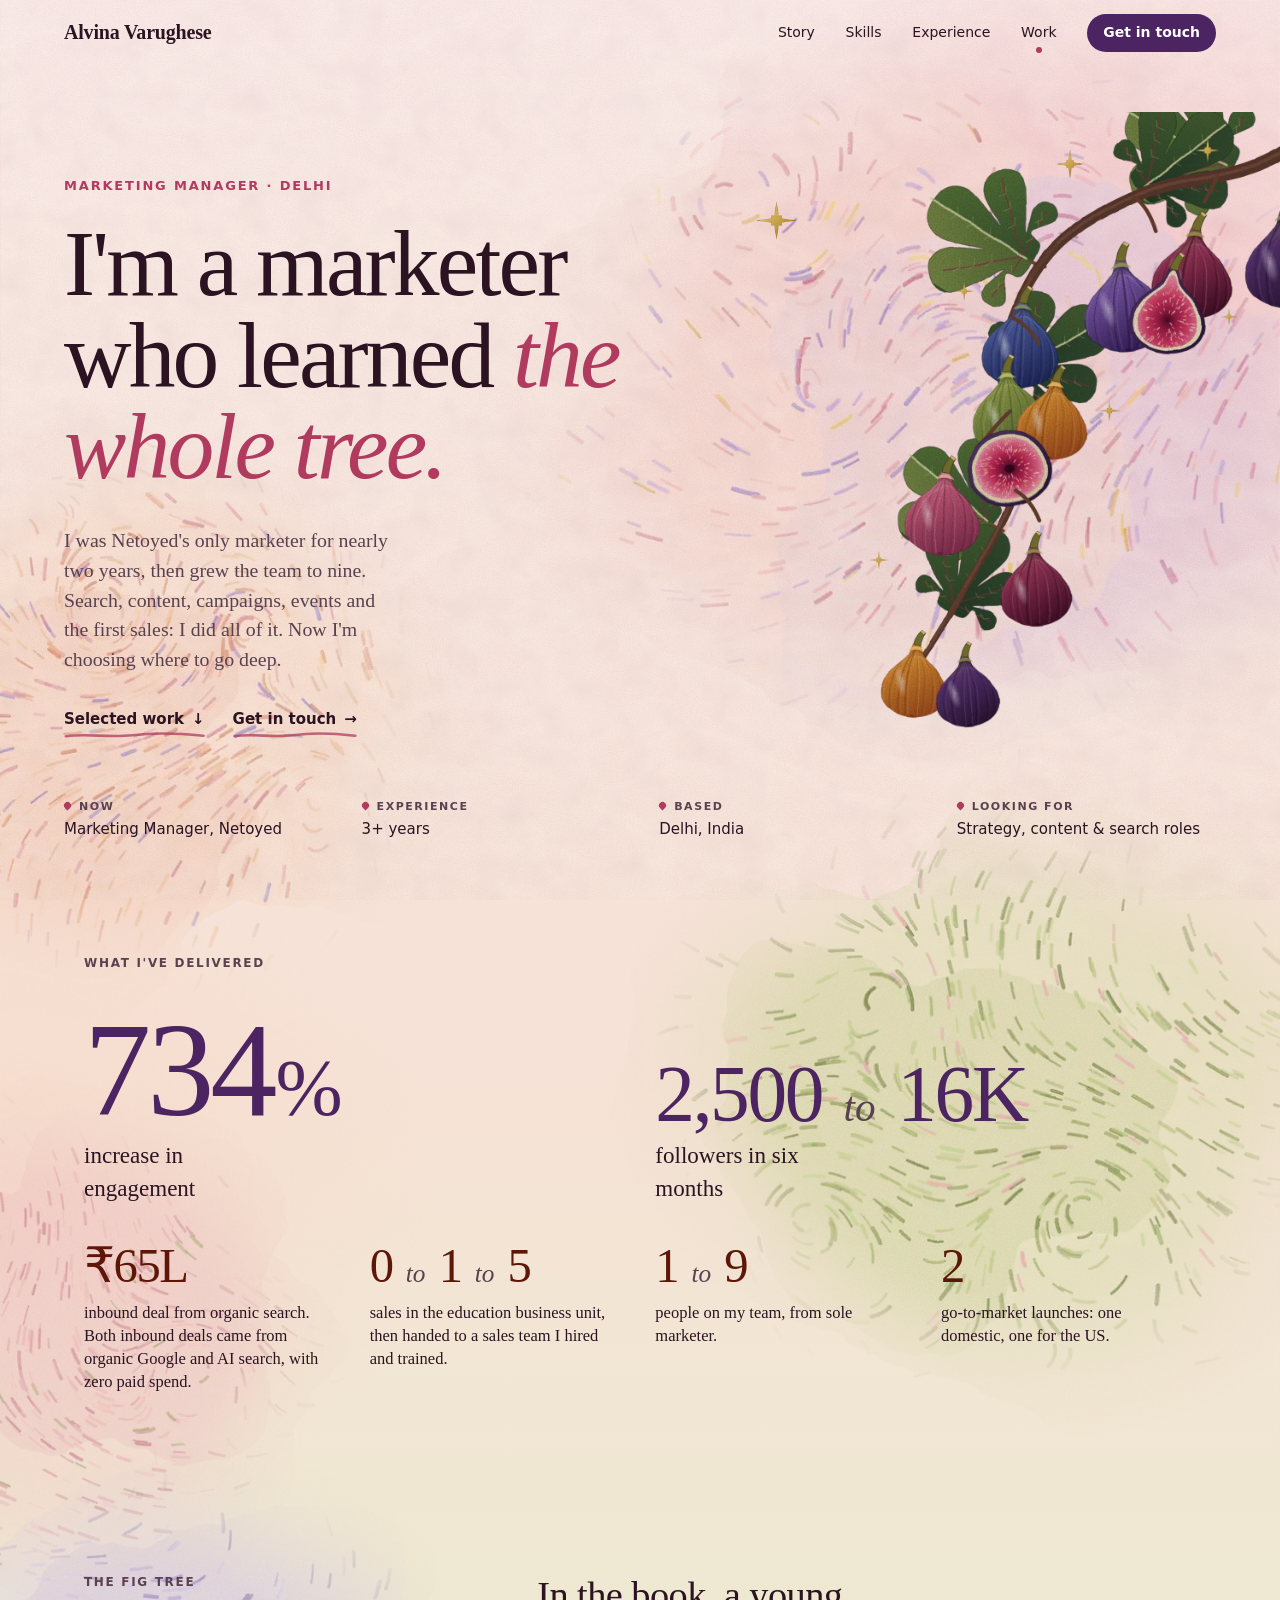
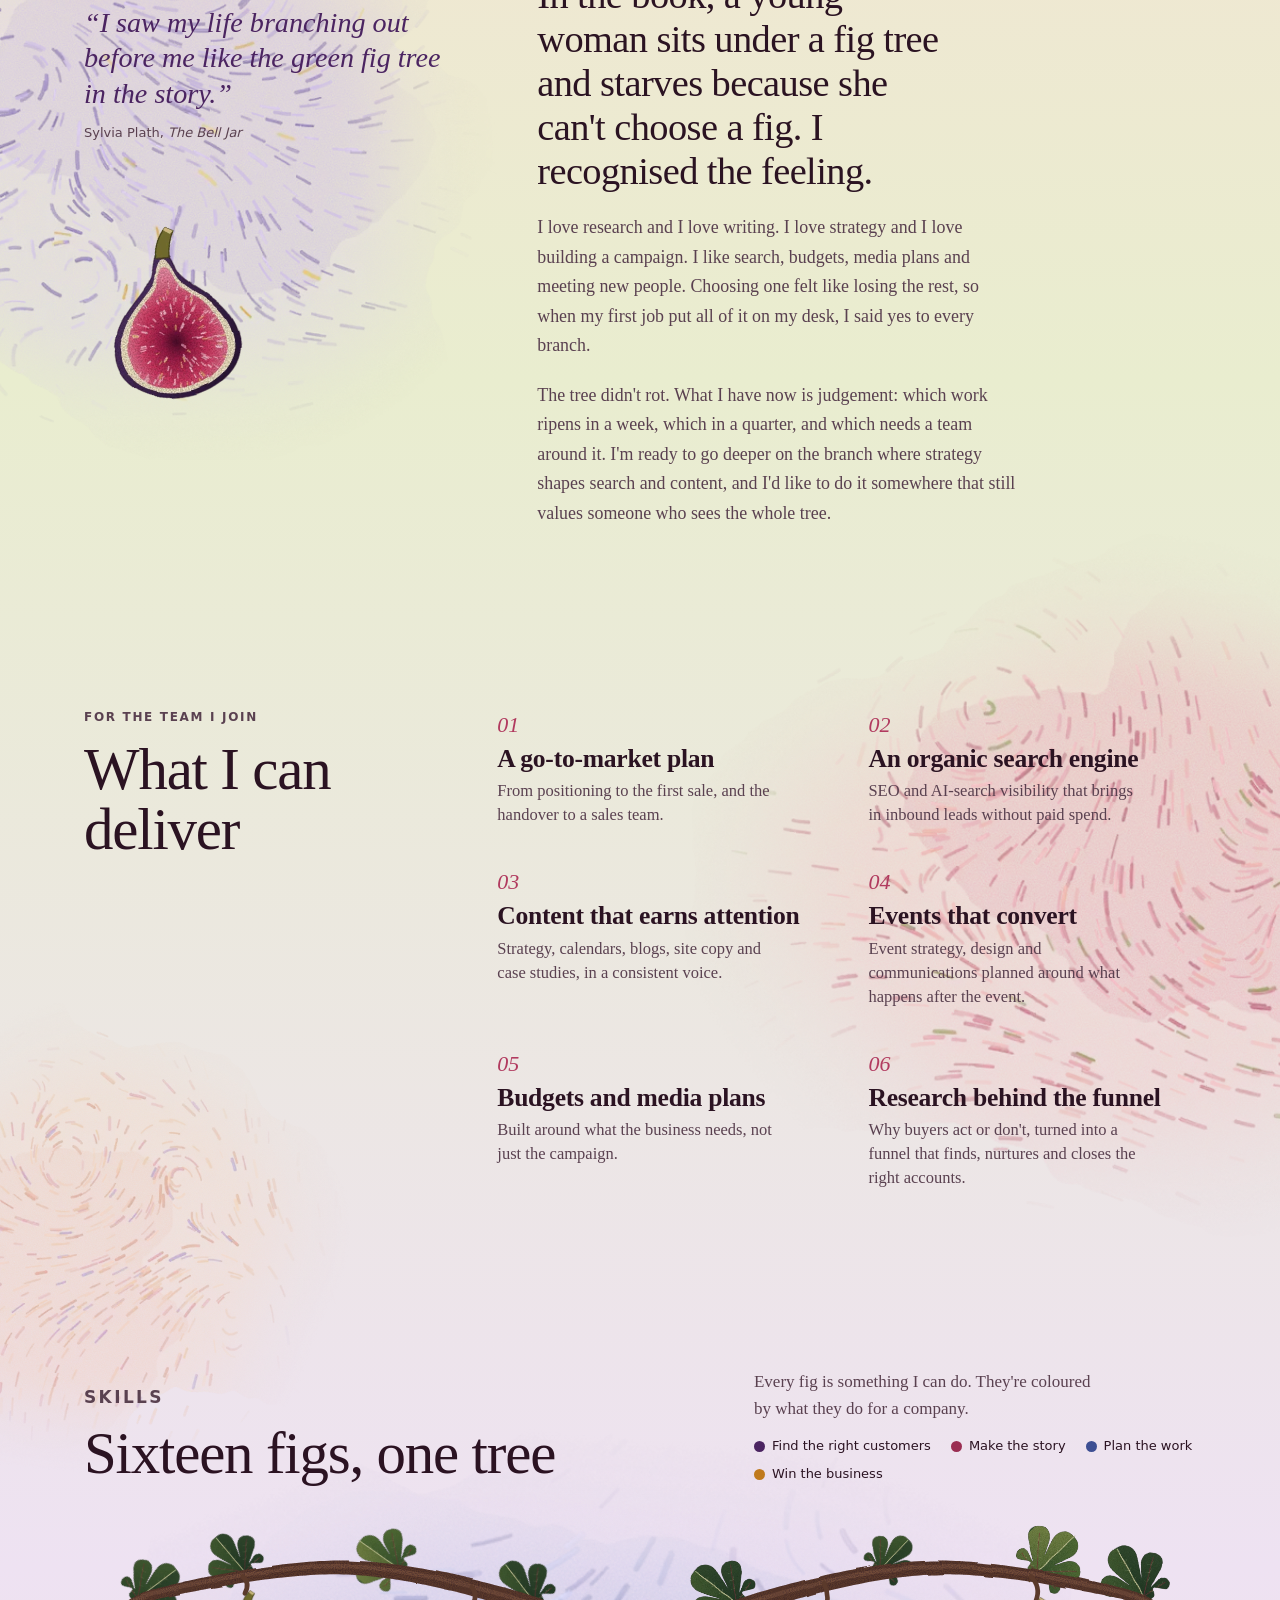
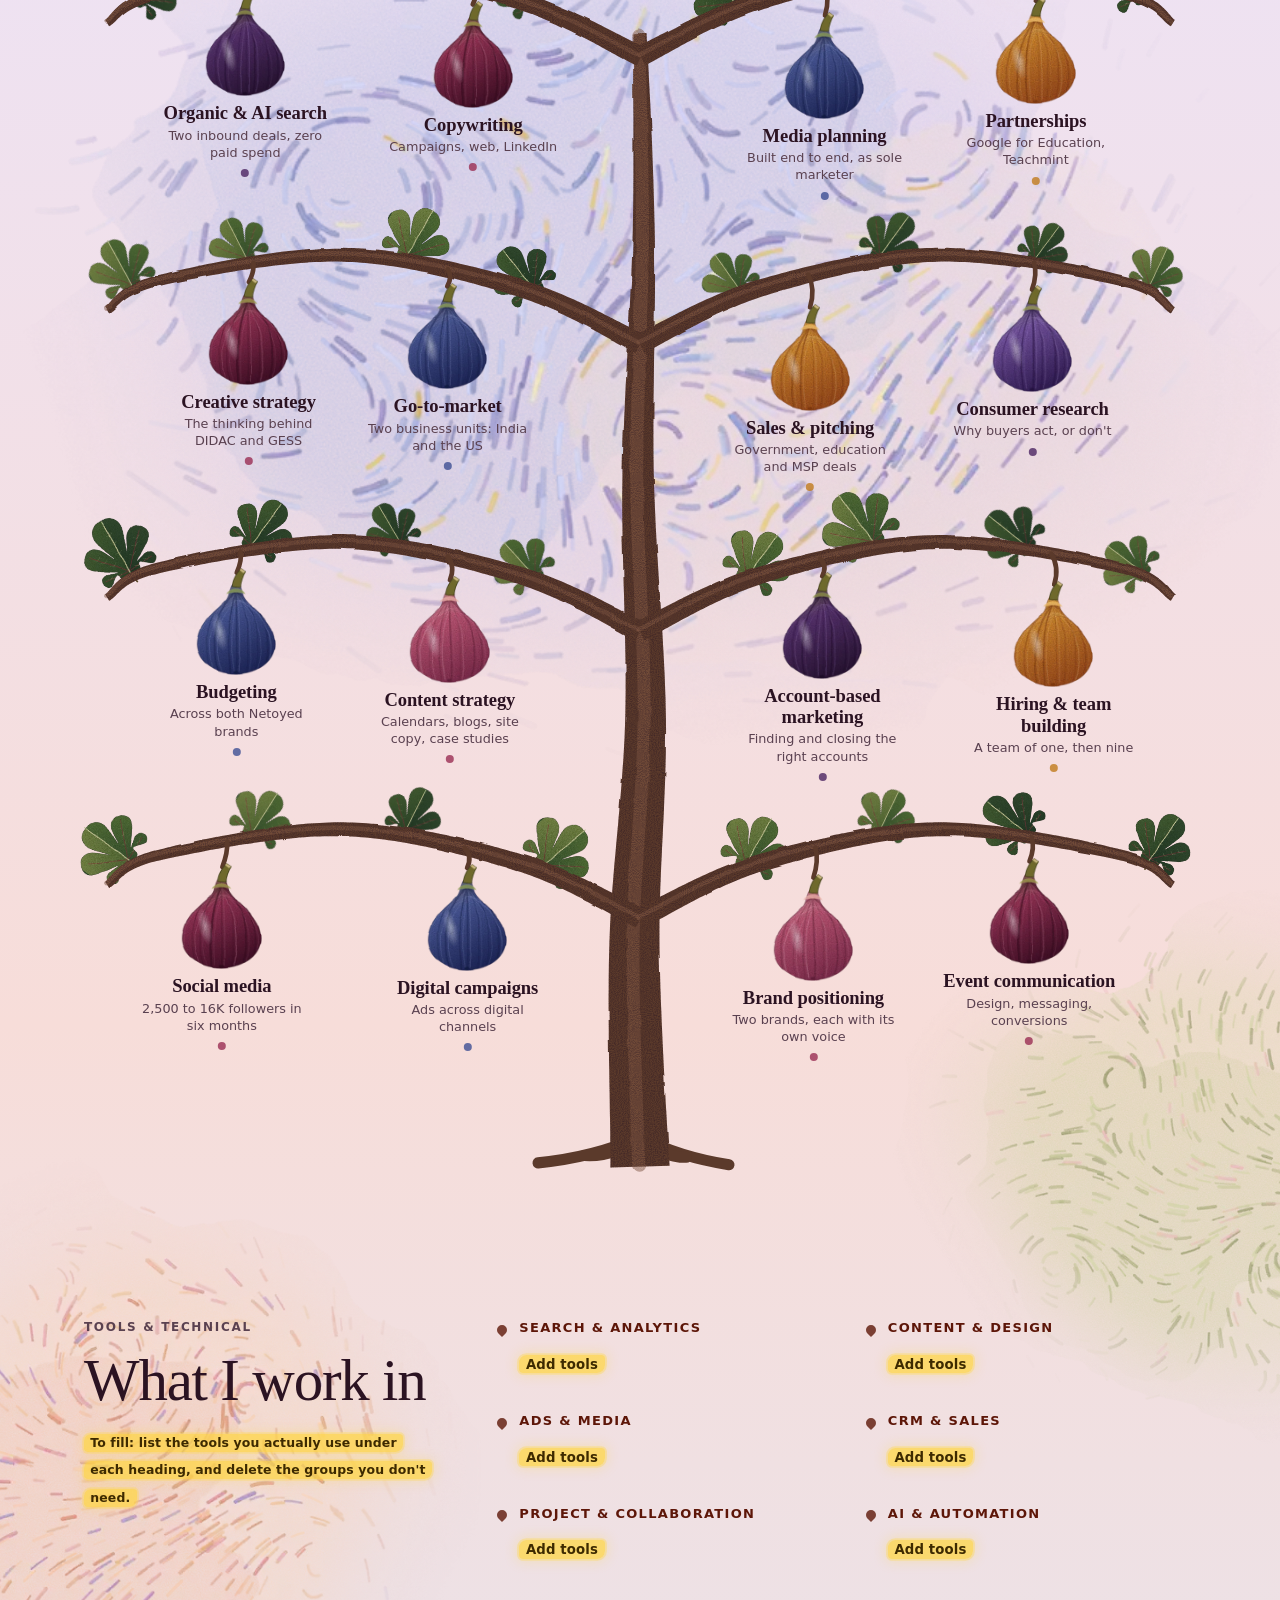
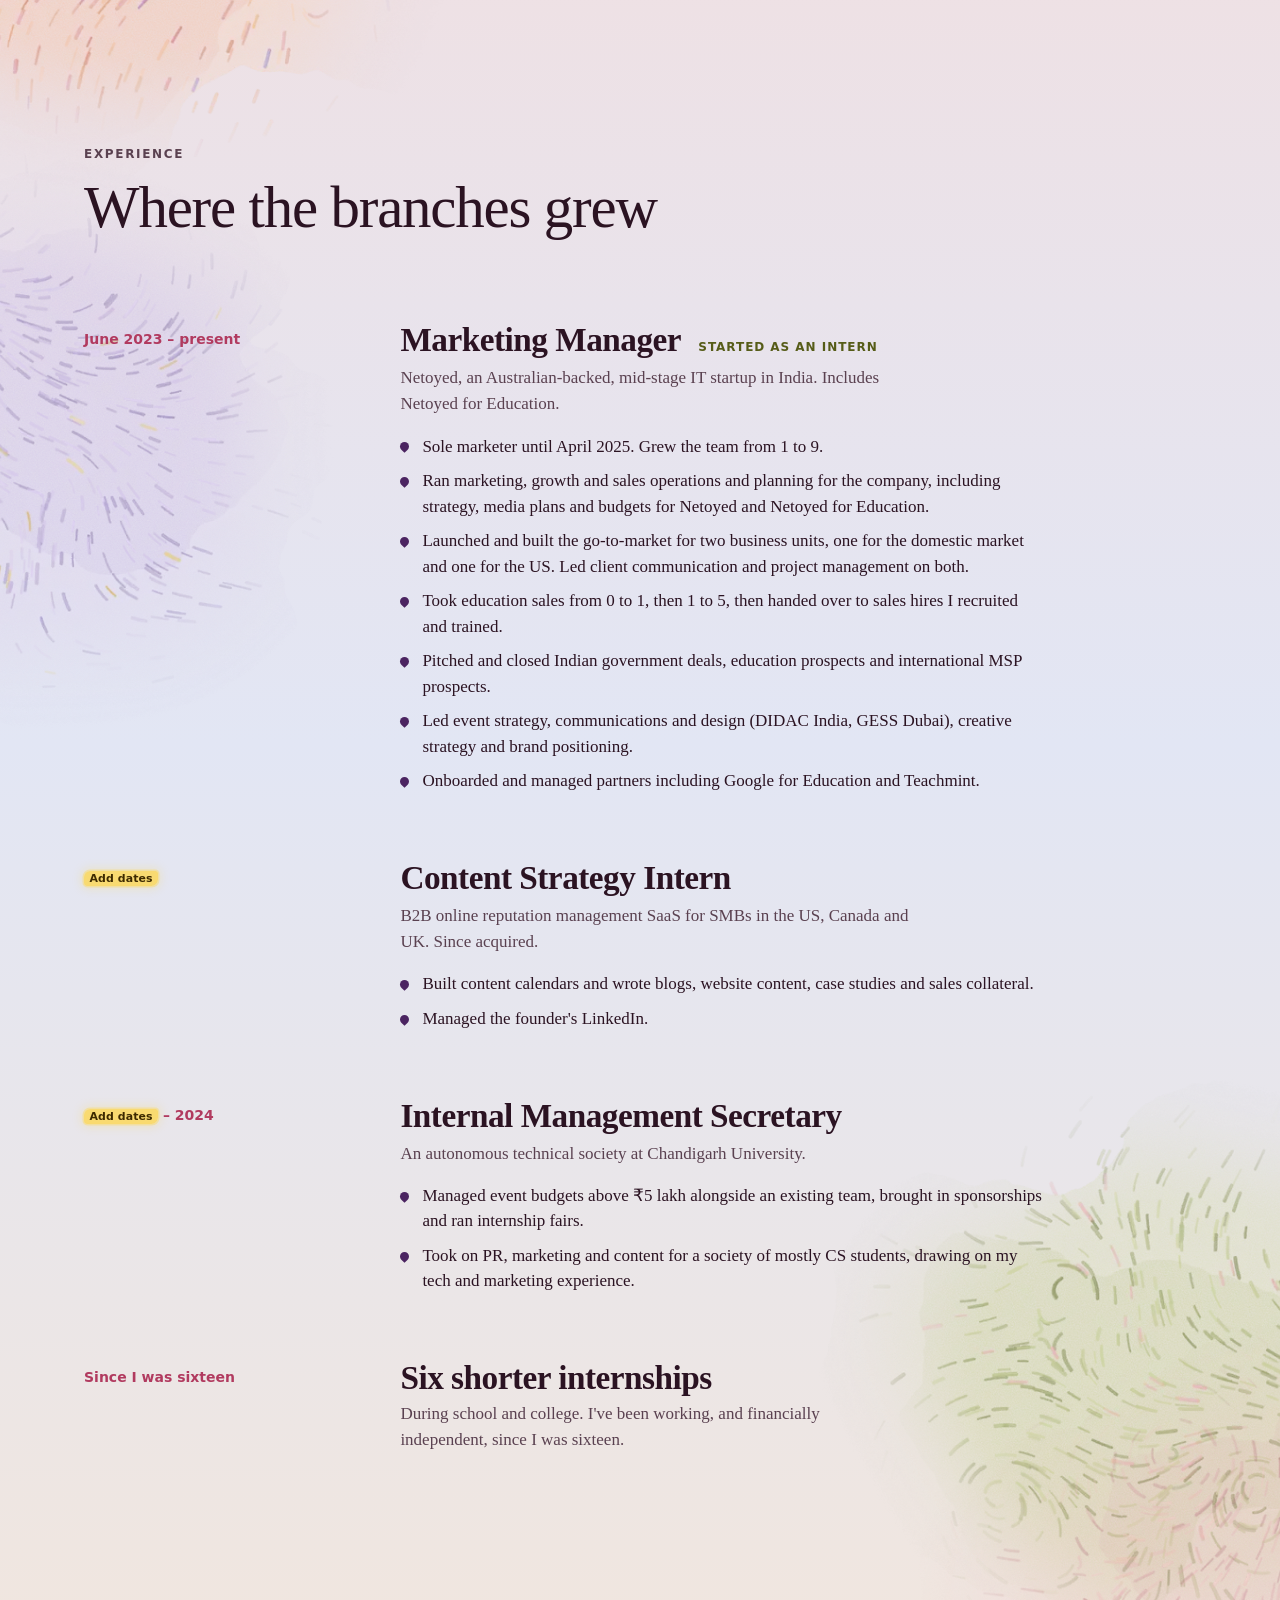
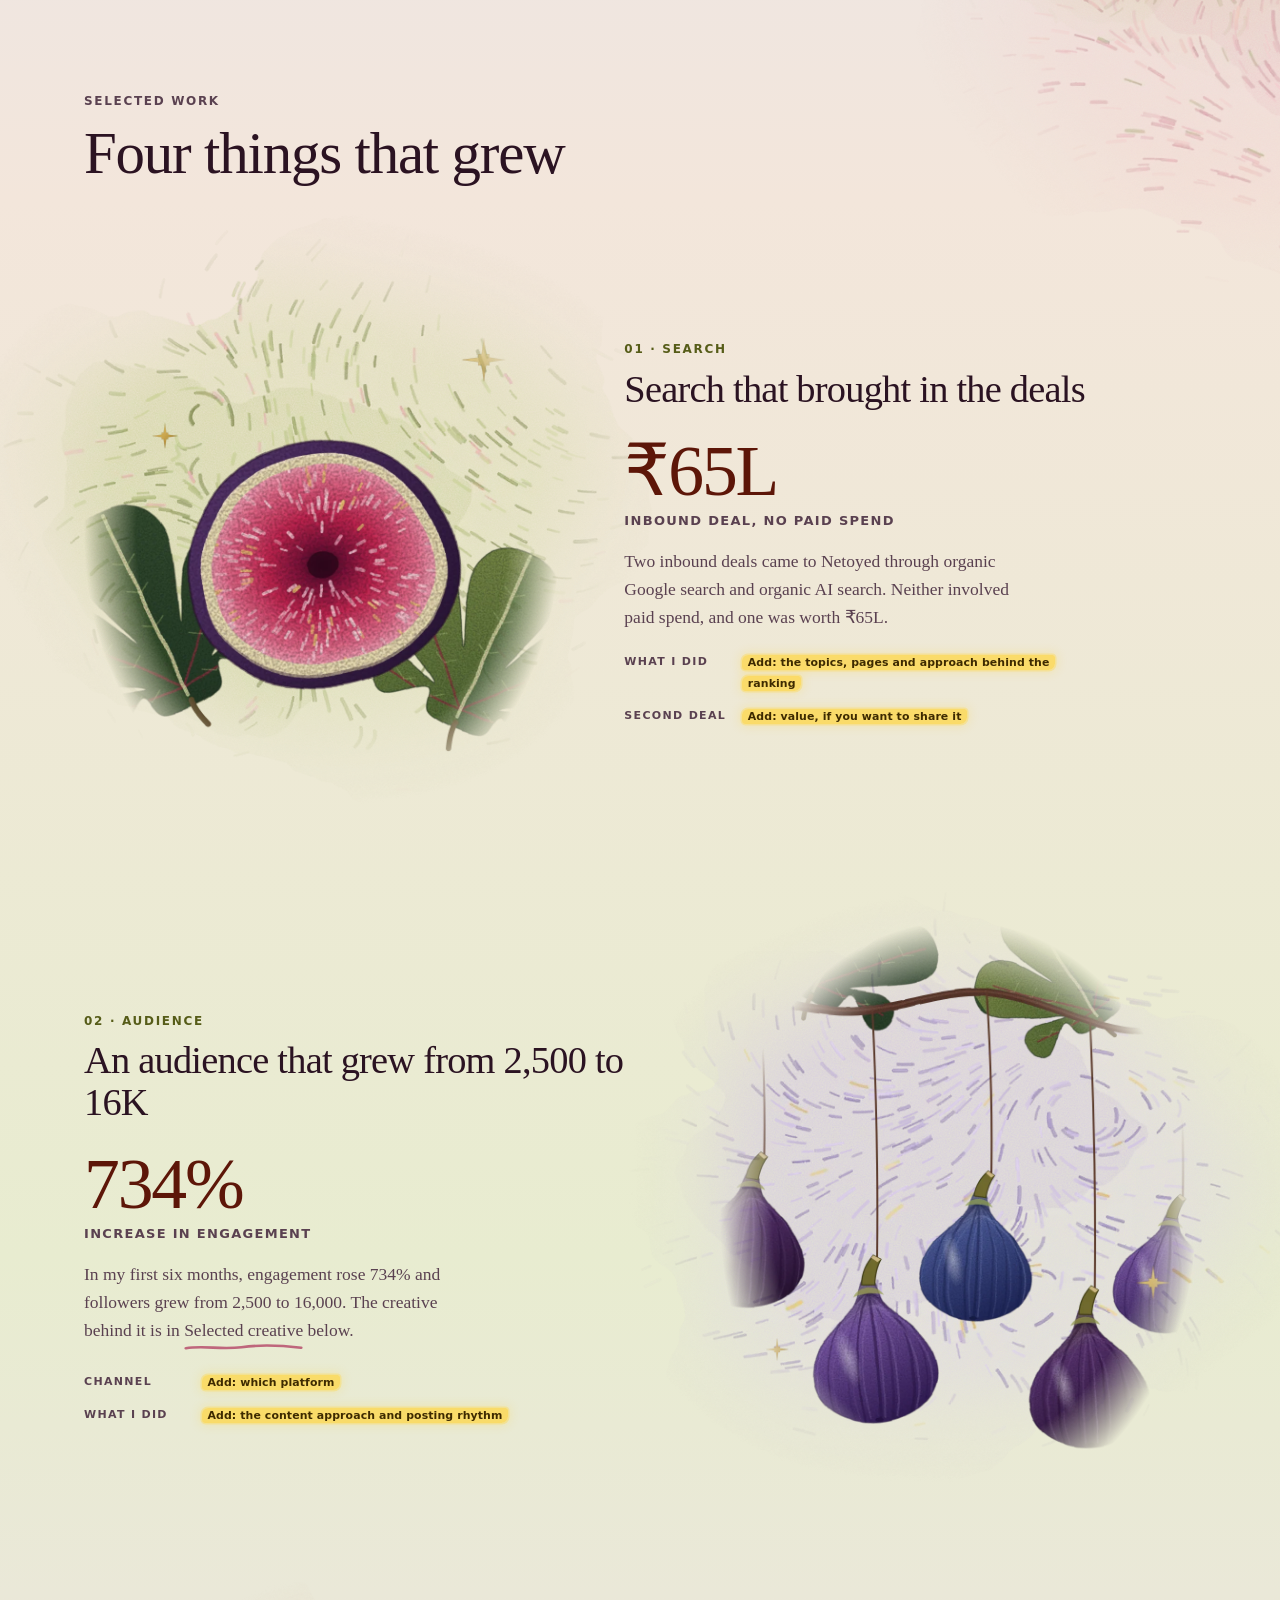
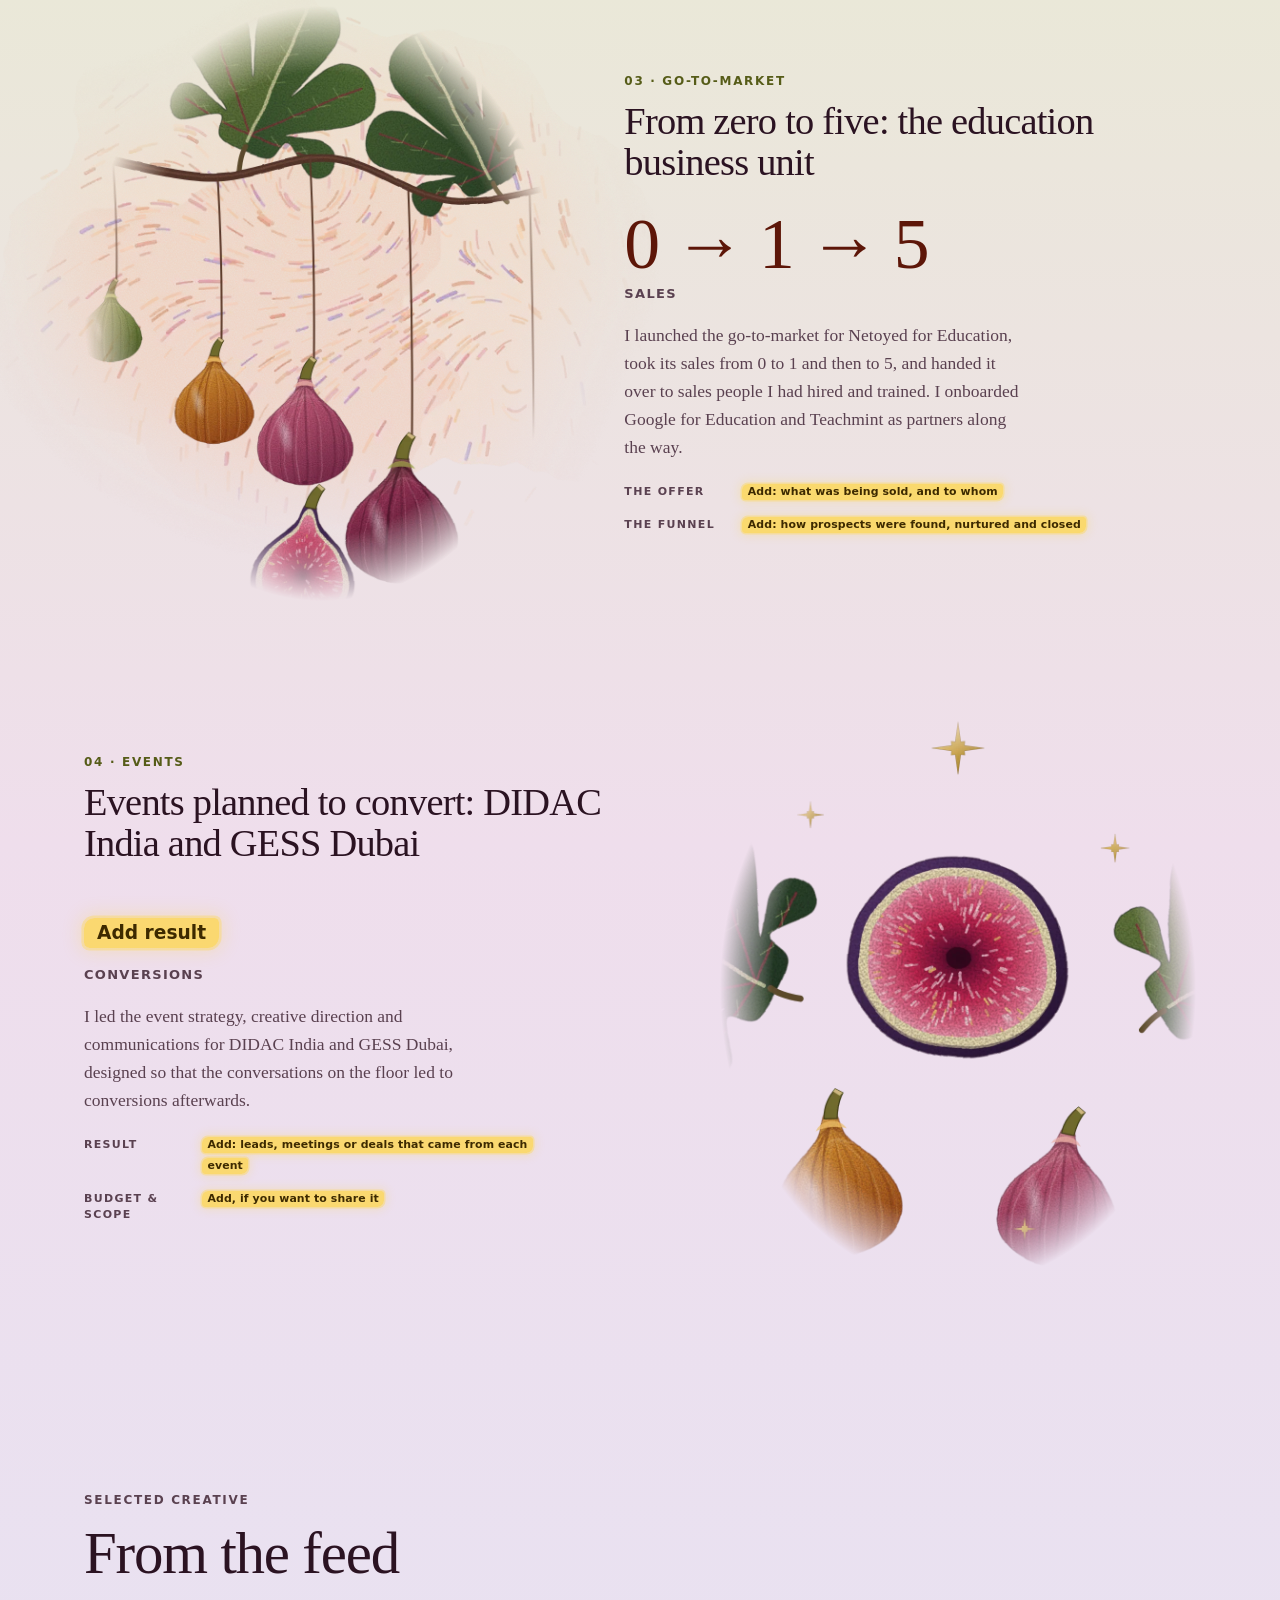
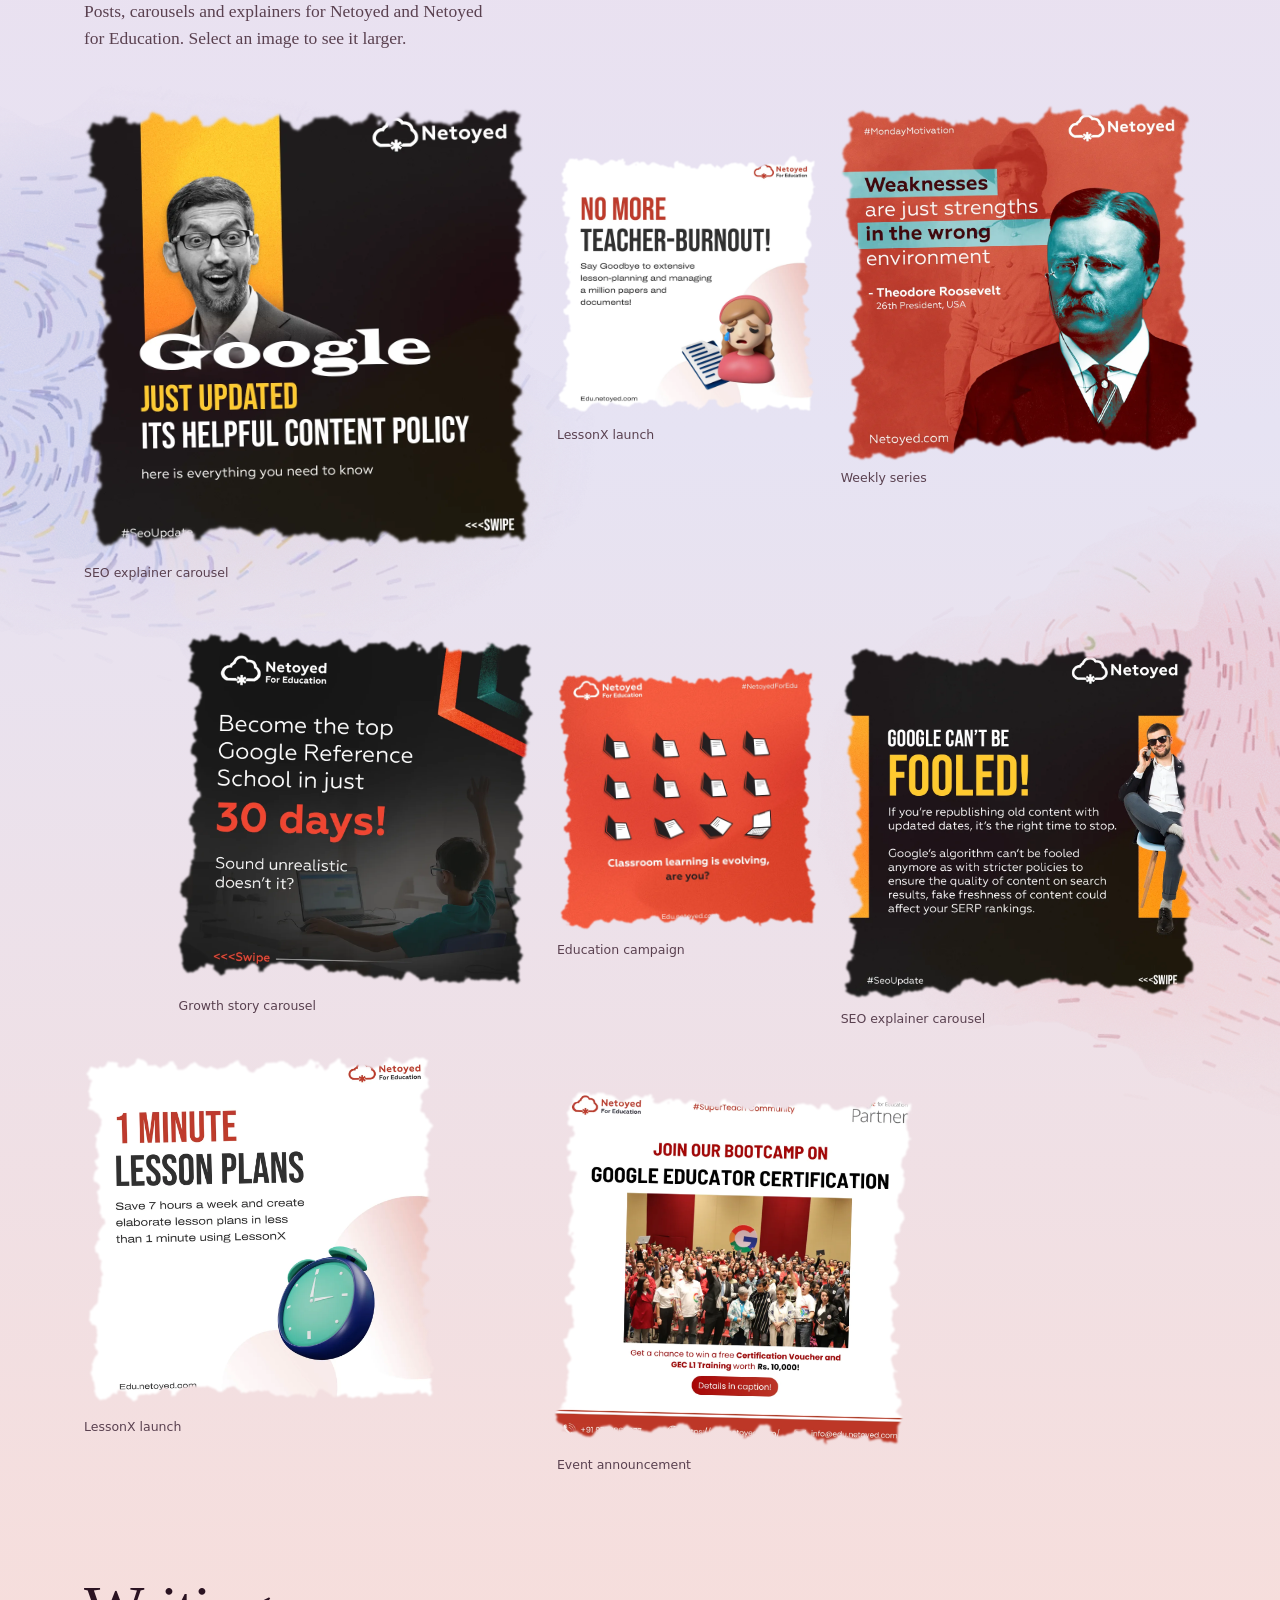
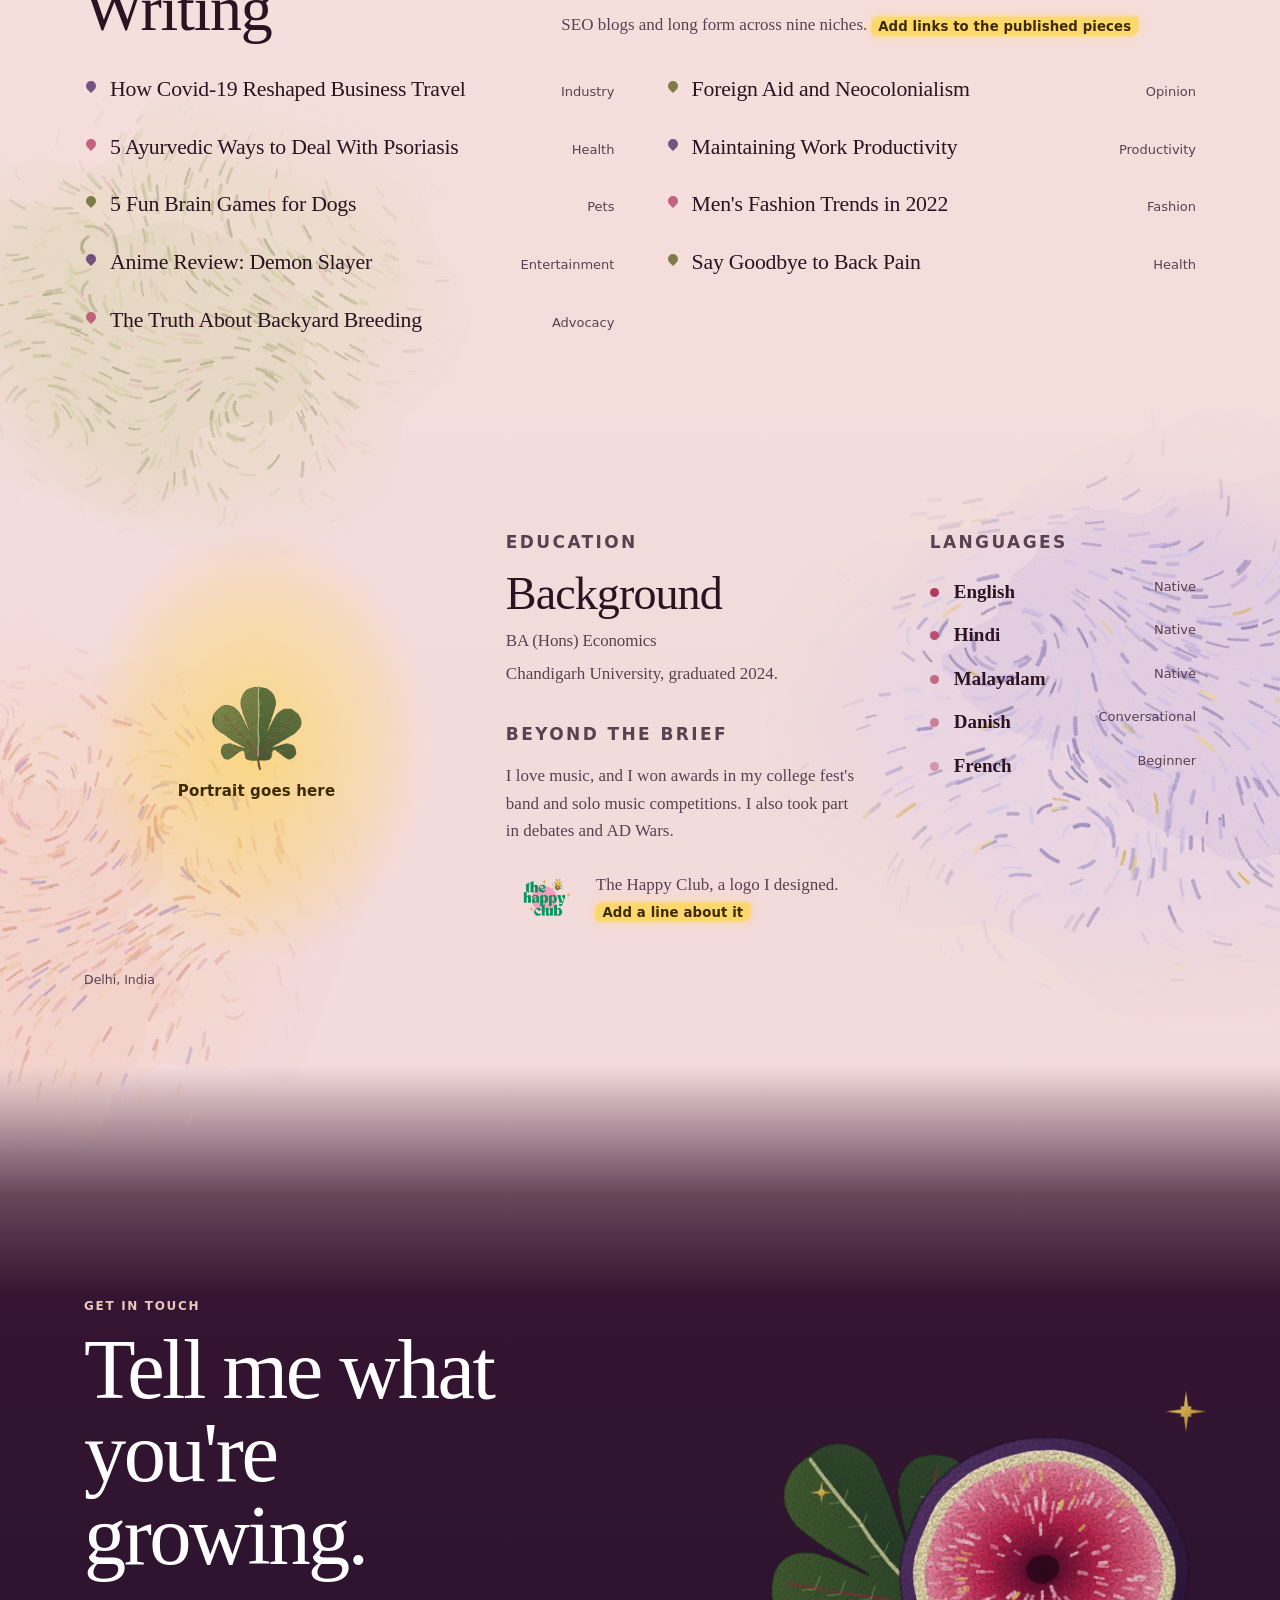
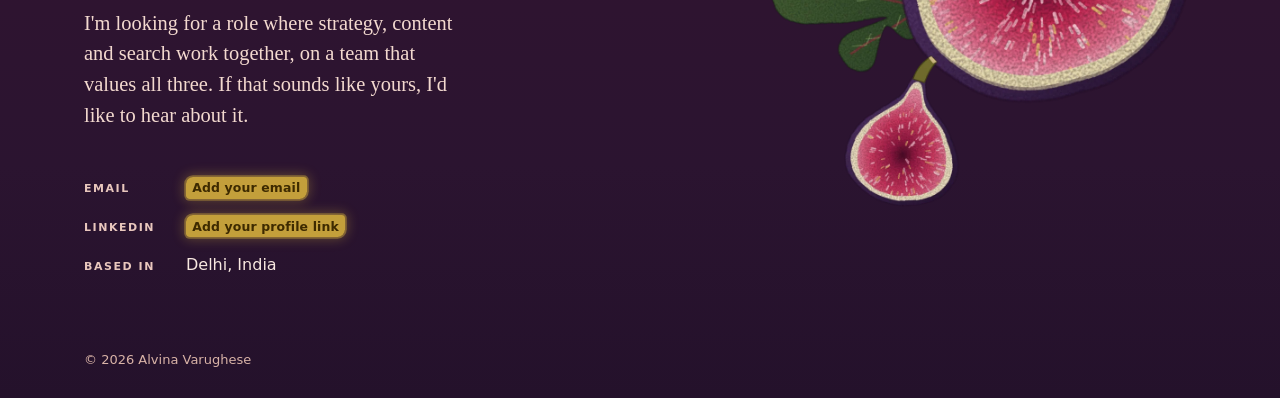
==== commit b3effccc: "Turn the site into one painted canvas Replace the separate section panels with a single continuous w" ====
--- a/index.html
+++ b/index.html
@@ -6,7 +6,7 @@
 <title>Alvina Varughese — Marketing Manager: strategy, content &amp; search</title>
 <meta name="description" content="Alvina Varughese is a marketing manager in Delhi who built the marketing, growth and first sales of two business units from scratch. SEO and AI search, content, go-to-market and events.">
 <meta name="author" content="Alvina Varughese">
-<meta name="theme-color" content="#f7ede9">
+<meta name="theme-color" content="#f8ece7">
 <meta property="og:type" content="website">
 <meta property="og:title" content="Alvina Varughese — Marketing Manager: strategy, content &amp; search">
 <meta property="og:description" content="I'm a marketer who learned the whole tree. Now I'm choosing where to go deep.">
@@ -21,6 +21,10 @@
 </head>
 <body>
 
+<div class="canvas">
+<div class="grain" aria-hidden="true"></div>
+<div class="water" aria-hidden="true"><i></i><i></i></div>
+
 <header class="nav" id="nav">
   <a href="#top" class="nav__brand">Alvina Varughese</a>
   <button class="nav__toggle" id="navToggle" aria-label="Open menu" aria-expanded="false" aria-controls="navLinks"><span></span><span></span></button>
@@ -37,6 +41,7 @@
 
 <!-- ═════════ HERO ═════════ -->
 <section class="hero" id="top">
+  <div class="paint" aria-hidden="true"><img class="wash w-hero1" src="assets/paint/p-hero.webp" alt="" width="910" height="770"><img class="wash w-hero2" src="assets/paint/p-peach.webp" alt="" width="840" height="700"></div>
   <div class="hero__copy">
     <p class="eyebrow">Marketing Manager · Delhi</p>
     <h1 class="hero__title">I'm a marketer who learned <em>the whole tree.</em></h1>
@@ -58,6 +63,7 @@
 
 <!-- ═════════ DELIVERED ═════════ -->
 <section class="delivered" aria-labelledby="h-delivered">
+  <div class="paint" aria-hidden="true"><img class="wash w-del1" src="assets/paint/p-moss.webp" alt="" width="840" height="700" loading="lazy" decoding="async"><img class="wash w-del2" src="assets/paint/p-rose.webp" alt="" width="840" height="700" loading="lazy" decoding="async"></div>
   <div class="wrap">
     <p class="label label--tight" id="h-delivered">What I've delivered</p>
     <div class="stats">
@@ -73,6 +79,7 @@
 
 <!-- ═════════ STORY ═════════ -->
 <section class="story" id="story">
+  <div class="paint" aria-hidden="true"><img class="wash w-story1" src="assets/paint/p-lilac.webp" alt="" width="840" height="700" loading="lazy" decoding="async"></div>
   <div class="wrap story__grid">
     <aside class="story__quote">
       <p class="label">The fig tree</p>
@@ -92,6 +99,7 @@
 
 <!-- ═════════ WHAT I CAN DELIVER ═════════ -->
 <section class="deliver" aria-labelledby="h-deliver">
+  <div class="paint" aria-hidden="true"><img class="wash w-dlv1" src="assets/paint/p-rose.webp" alt="" width="840" height="700" loading="lazy" decoding="async"><img class="wash w-dlv2" src="assets/paint/p-peach.webp" alt="" width="840" height="700" loading="lazy" decoding="async"></div>
   <div class="wrap deliver__grid">
     <div>
       <p class="label">For the team I join</p>
@@ -110,6 +118,7 @@
 
 <!-- ═════════ SKILLS TREE ═════════ -->
 <section class="skills" id="skills" aria-labelledby="h-skills">
+  <div class="paint" aria-hidden="true"><img class="wash w-sk1" src="assets/paint/p-sky.webp" alt="" width="1050" height="700" loading="lazy" decoding="async"><img class="wash w-sk2" src="assets/paint/p-moss.webp" alt="" width="840" height="700" loading="lazy" decoding="async"></div>
   <div class="wrap">
     <div class="skills__head">
       <div>
@@ -132,6 +141,7 @@
 
 <!-- ═════════ TOOLS ═════════ -->
 <section class="tools" id="tools" aria-labelledby="h-tools">
+  <div class="paint" aria-hidden="true"><img class="wash w-tl1" src="assets/paint/p-peach.webp" alt="" width="840" height="700" loading="lazy" decoding="async"></div>
   <div class="wrap tools__grid">
     <div>
       <p class="label">Tools &amp; technical</p>
@@ -151,6 +161,7 @@
 
 <!-- ═════════ EXPERIENCE ═════════ -->
 <section class="exp" id="experience" aria-labelledby="h-exp">
+  <div class="paint" aria-hidden="true"><img class="wash w-ex1" src="assets/paint/p-lilac.webp" alt="" width="840" height="700" loading="lazy" decoding="async"><img class="wash w-ex2" src="assets/paint/p-moss.webp" alt="" width="840" height="700" loading="lazy" decoding="async"></div>
   <div class="wrap">
     <p class="label">Experience</p>
     <h2 id="h-exp">Where the branches grew</h2>
@@ -206,12 +217,13 @@
 
 <!-- ═════════ CASE STUDIES ═════════ -->
 <section class="work" id="work" aria-labelledby="h-work">
+  <div class="paint" aria-hidden="true"><img class="wash w-wk0" src="assets/paint/p-rose.webp" alt="" width="840" height="700" loading="lazy" decoding="async"></div>
   <div class="wrap">
     <p class="label">Selected work</p>
     <h2 id="h-work">Four things that grew</h2>
 
     <article class="case">
-      <div class="case__cover"><img src="assets/art/cover-search.webp" alt="Illustration of a cut fig between two leaves on a pale green ground" width="1000" height="1250" loading="lazy"></div>
+      <div class="case__cover"><img class="case__wash" src="assets/paint/p-moss.webp" alt="" aria-hidden="true" width="840" height="700" loading="lazy" decoding="async"><img class="case__art" src="assets/art/cover-search.webp" alt="Illustration of a cut fig between two leaves on a pale green ground" width="1000" height="1250" loading="lazy"></div>
       <div class="case__body">
         <p class="case__no">01 · Search</p>
         <h3>Search that brought in the deals</h3>
@@ -225,7 +237,7 @@
     </article>
 
     <article class="case">
-      <div class="case__cover"><img src="assets/art/cover-social.webp" alt="Illustration of five purple and indigo figs hanging from a branch" width="1000" height="1250" loading="lazy"></div>
+      <div class="case__cover"><img class="case__wash" src="assets/paint/p-lilac.webp" alt="" aria-hidden="true" width="840" height="700" loading="lazy" decoding="async"><img class="case__art" src="assets/art/cover-social.webp" alt="Illustration of five purple and indigo figs hanging from a branch" width="1000" height="1250" loading="lazy"></div>
       <div class="case__body">
         <p class="case__no">02 · Audience</p>
         <h3>An audience that grew from 2,500 to 16K</h3>
@@ -239,7 +251,7 @@
     </article>
 
     <article class="case">
-      <div class="case__cover"><img src="assets/art/cover-edu.webp" alt="Illustration of five figs ripening from green to deep purple along a branch" width="1000" height="1250" loading="lazy"></div>
+      <div class="case__cover"><img class="case__wash" src="assets/paint/p-peach.webp" alt="" aria-hidden="true" width="840" height="700" loading="lazy" decoding="async"><img class="case__art" src="assets/art/cover-edu.webp" alt="Illustration of five figs ripening from green to deep purple along a branch" width="1000" height="1250" loading="lazy"></div>
       <div class="case__body">
         <p class="case__no">03 · Go-to-market</p>
         <h3>From zero to five: the education business unit</h3>
@@ -253,7 +265,7 @@
     </article>
 
     <article class="case">
-      <div class="case__cover"><img src="assets/art/cover-events.webp" alt="Illustration of a cut fig and two whole figs on a deep red ground with small gold stars" width="1000" height="1250" loading="lazy"></div>
+      <div class="case__cover"><img class="case__wash" src="assets/paint/p-wine.webp" alt="" aria-hidden="true" width="840" height="700" loading="lazy" decoding="async"><img class="case__art" src="assets/art/cover-events.webp" alt="Illustration of a cut fig and two whole figs on a deep red ground with small gold stars" width="1000" height="1250" loading="lazy"></div>
       <div class="case__body">
         <p class="case__no">04 · Events</p>
         <h3>Events planned to convert: DIDAC India and GESS Dubai</h3>
@@ -270,6 +282,7 @@
 
 <!-- ═════════ ARCHIVE ═════════ -->
 <section class="archive" id="archive" aria-labelledby="h-archive">
+  <div class="paint" aria-hidden="true"><img class="wash w-ar1" src="assets/paint/p-sky.webp" alt="" width="1050" height="700" loading="lazy" decoding="async"><img class="wash w-ar2" src="assets/paint/p-rose.webp" alt="" width="840" height="700" loading="lazy" decoding="async"><img class="wash w-ar3" src="assets/paint/p-moss.webp" alt="" width="840" height="700" loading="lazy" decoding="async"></div>
   <div class="wrap">
     <p class="label">Selected creative</p>
     <h2 id="h-archive">From the feed</h2>
@@ -307,6 +320,7 @@
 
 <!-- ═════════ BACKGROUND ═════════ -->
 <section class="about" id="about" aria-labelledby="h-about">
+  <div class="paint" aria-hidden="true"><img class="wash w-ab1" src="assets/paint/p-lilac.webp" alt="" width="840" height="700" loading="lazy" decoding="async"><img class="wash w-ab2" src="assets/paint/p-peach.webp" alt="" width="840" height="700" loading="lazy" decoding="async"></div>
   <div class="wrap about__grid">
     <figure class="portrait">
       <!-- Replace this block with: <img src="assets/img/portrait.webp" alt="Portrait of Alvina Varughese"> -->
@@ -341,6 +355,7 @@
 
 <!-- ═════════ CONTACT ═════════ -->
 <footer class="contact" id="contact">
+  <div class="paint" aria-hidden="true"><img class="wash w-ct1" src="assets/paint/p-wine.webp" alt="" width="840" height="700" loading="lazy" decoding="async"><img class="wash w-ct2" src="assets/paint/p-night.webp" alt="" width="1120" height="700" loading="lazy" decoding="async"><img class="wash w-ct3" src="assets/paint/p-night.webp" alt="" width="1120" height="700" loading="lazy" decoding="async"></div>
   <div class="wrap contact__grid">
     <div>
       <p class="label label--light">Get in touch</p>
@@ -357,6 +372,8 @@
   <p class="contact__fine">© 2026 Alvina Varughese</p>
 </footer>
 
+</div>
+
 <button class="to-top" id="toTop" aria-label="Back to top"><span aria-hidden="true">↑</span></button>
 
 <div class="lightbox" id="lightbox" aria-hidden="true" role="dialog" aria-modal="true" aria-label="Enlarged work sample">
--- a/assets/css/style.css
+++ b/assets/css/style.css
@@ -1,7 +1,9 @@
 /* ═══════════════════════════════════════════════════════════
    Alvina Varughese — portfolio. The fig tree.
-   Palette drawn from the fig references: champagne pink, pale
-   lichen, lilac mist, aubergine, blood red, old moss, brass.
+   One painted canvas: a watercolour colour-journey with Van Gogh-ish
+   brushwork washes (assets/paint) laid under every section, paper
+   grain and a slow water shimmer on top. No section backgrounds and
+   no ruled lines: space, paint and fig bullets do the separating.
    Newsreader (display + reading) · Figtree (labels)
    ═══════════════════════════════════════════════════════════ */
 
@@ -22,7 +24,7 @@
   --rose:#b13a5f;
   --moss:#565c18;
   --brass:#a8822b;
-  --line:rgba(43,19,34,.18);
+  
   --serif:'Newsreader',Georgia,'Times New Roman',serif;
   --sans:'Figtree',system-ui,-apple-system,'Segoe UI',sans-serif;
   --pad:clamp(20px,5vw,84px);
@@ -34,7 +36,7 @@
 
 *{box-sizing:border-box;}
 html{scroll-behavior:smooth;-webkit-text-size-adjust:100%;overflow-x:clip;scroll-padding-top:70px;}
-body{margin:0;background:var(--bg);color:var(--ink);font-family:var(--serif);font-size:19px;line-height:1.55;font-optical-sizing:auto;-webkit-font-smoothing:antialiased;}
+body{margin:0;background:#f8ece7;color:var(--ink);font-family:var(--serif);font-size:19px;line-height:1.55;font-optical-sizing:auto;-webkit-font-smoothing:antialiased;}
 img{max-width:100%;display:block;height:auto;}
 h1,h2,h3,p,dl,dd,ol,ul,figure,blockquote{margin:0;padding:0;}
 ol,ul{list-style:none;}
@@ -49,31 +51,31 @@
 .label{font-family:var(--sans);font-size:12px;font-weight:600;letter-spacing:.14em;text-transform:uppercase;color:var(--ink-2);margin-bottom:14px;}
 .label--light{color:#e9c7bd;}
 .label--sp{margin-top:34px;}
-.link{font-family:var(--sans);font-weight:600;font-size:15px;display:inline-flex;gap:8px;align-items:baseline;border-bottom:1.5px solid currentColor;padding-bottom:2px;transition:color .25s;}
+.link{font-family:var(--sans);font-weight:600;font-size:15px;display:inline-flex;gap:8px;align-items:baseline;padding-bottom:7px;background:url("data:image/svg+xml,%3Csvg xmlns='http://www.w3.org/2000/svg' viewBox='0 0 120 10' preserveAspectRatio='none'%3E%3Cpath d='M2 6.5C20 3 38 8.5 58 5.2S98 3 118 6' fill='none' stroke='%23b13a5f' stroke-width='3.2' stroke-linecap='round' opacity='.75'/%3E%3C/svg%3E") left bottom/100% 8px no-repeat;transition:color .25s,background-size .4s var(--ez);}
 .link span{transition:transform .3s var(--ez);display:inline-block;}
-.link:hover{color:var(--rose);}
+.link:hover{color:var(--rose);background-size:92% 8px;}
 .link:hover span{transform:translate(3px,0);}
 .link--inline{font-size:inherit;font-family:inherit;font-weight:500;}
 
 /* placeholders: always visible, never mistaken for finished copy */
-.todo{background:linear-gradient(transparent 8%,rgba(255,222,70,.8) 8%);color:#3d2a00;font-family:var(--sans);font-size:.78em;font-weight:600;font-style:normal;letter-spacing:.01em;padding:.12em .5em;border:1.5px dashed #a5791a;border-radius:3px;box-decoration-break:clone;-webkit-box-decoration-break:clone;}
-.todo--block{display:block;background:rgba(255,222,70,.28);padding:0;}
+.todo{background:rgba(255,214,64,.72);box-shadow:0 0 0 .14em rgba(255,214,64,.32),0 0 .9em .2em rgba(255,214,64,.25);color:#3d2a00;font-family:var(--sans);font-size:.78em;font-weight:600;font-style:normal;letter-spacing:.01em;padding:.12em .5em;border-radius:.55em .25em .6em .3em;box-decoration-break:clone;-webkit-box-decoration-break:clone;}
+.todo--block{display:block;background:radial-gradient(closest-side,rgba(255,214,64,.55),rgba(255,214,64,.22) 70%,rgba(255,214,64,0));box-shadow:none;padding:0;}
 
 /* ── nav ── */
-.nav{position:sticky;top:0;z-index:50;display:flex;align-items:center;justify-content:space-between;padding:14px var(--pad);background:rgba(248,238,233,.9);backdrop-filter:blur(6px);border-bottom:1px solid transparent;transition:border-color .3s;}
-.nav.scrolled{border-color:var(--line);}
+.nav{position:sticky;top:0;z-index:50;display:flex;align-items:center;justify-content:space-between;padding:14px var(--pad) 22px;background:linear-gradient(rgba(248,236,231,.94) 55%,rgba(248,236,231,0));transition:background .4s;}
+.nav:not(.scrolled){background:linear-gradient(rgba(248,236,231,0),rgba(248,236,231,0));}
 .nav__brand{font-weight:600;font-size:20px;letter-spacing:-.01em;}
 .nav__links{display:flex;align-items:center;gap:clamp(16px,2.4vw,34px);font-family:var(--sans);font-size:14px;font-weight:500;}
 .nav__links a[data-nav]{position:relative;padding:3px 0;}
-.nav__links a[data-nav]::after{content:"";position:absolute;left:0;bottom:0;width:100%;height:1.5px;background:var(--rose);transform:scaleX(0);transform-origin:right;transition:transform .35s var(--ez);}
-.nav__links a[data-nav]:hover::after,.nav__links a[data-nav].active::after{transform:scaleX(1);transform-origin:left;}
+.nav__links a[data-nav]::after{content:"";position:absolute;left:50%;bottom:-6px;width:6px;height:6px;margin-left:-3px;border-radius:50%;background:var(--rose);transform:scale(0);transition:transform .35s var(--ez);}
+.nav__links a[data-nav]:hover::after,.nav__links a[data-nav].active::after{transform:scale(1);}
 .nav__cta{color:#fff;background:var(--aub);padding:8px 16px;border-radius:99px;font-weight:600;transition:background .25s;}
 .nav__cta:hover{background:var(--rose);}
 .nav__toggle{display:none;flex-direction:column;gap:6px;background:none;border:0;padding:8px;cursor:pointer;}
 .nav__toggle span{width:24px;height:2px;background:var(--ink);transition:.3s var(--ez);}
 
 /* ── hero ── */
-.hero{position:relative;max-width:1500px;margin:0 auto;padding:clamp(28px,5vw,70px) var(--pad) 0;display:grid;grid-template-columns:minmax(0,7fr) minmax(0,5fr);column-gap:clamp(10px,2vw,40px);align-items:start;overflow:clip;}
+.hero{position:relative;max-width:1500px;margin:0 auto;padding:clamp(28px,5vw,70px) var(--pad) 0;display:grid;grid-template-columns:minmax(0,7fr) minmax(0,5fr);column-gap:clamp(10px,2vw,40px);align-items:start;}
 .hero__copy{position:relative;z-index:2;padding-top:clamp(10px,3vw,50px);}
 .eyebrow{font-family:var(--sans);font-size:13px;font-weight:600;letter-spacing:.14em;text-transform:uppercase;color:var(--rose);margin-bottom:22px;}
 .hero__title{font-size:clamp(46px,7.3vw,116px);font-weight:500;line-height:.98;letter-spacing:-.03em;max-width:12.5ch;}
@@ -85,19 +87,20 @@
 .star{position:absolute;width:clamp(24px,3vw,44px);animation:twinkle 5s ease-in-out infinite;}
 .star.s1{left:2%;top:14%;}
 .star.s2{left:58%;top:6%;animation-delay:-2.4s;width:clamp(18px,2.2vw,30px);}
-.hero__facts{grid-column:1/-1;display:grid;grid-template-columns:repeat(4,minmax(0,1fr));gap:0 clamp(16px,3vw,48px);margin-top:clamp(10px,2vw,30px);position:relative;z-index:3;padding:18px 0 clamp(28px,3vw,44px);border-top:1px solid var(--ink);font-family:var(--sans);}
+.hero__facts{grid-column:1/-1;display:grid;grid-template-columns:repeat(4,minmax(0,1fr));gap:0 clamp(16px,3vw,48px);margin-top:clamp(10px,2vw,30px);position:relative;z-index:3;padding:18px 0 clamp(28px,3vw,44px);font-family:var(--sans);}
 .hero__facts div{padding-top:2px;}
+.hero__facts dt::before{content:"";display:inline-block;width:7px;height:7px;border-radius:50% 50% 50% 0;transform:rotate(-45deg);background:var(--rose);margin-right:8px;vertical-align:1px;}
 .hero__facts dt{font-size:11px;font-weight:600;letter-spacing:.14em;text-transform:uppercase;color:var(--ink-2);margin-bottom:4px;}
 .hero__facts dd{font-size:15px;font-weight:500;line-height:1.35;}
 @keyframes sway{0%,100%{transform:rotate(-.7deg);}50%{transform:rotate(.9deg);}}
 @keyframes twinkle{0%,100%{opacity:.35;transform:scale(.85);}50%{opacity:1;transform:scale(1.1);}}
 
 /* ── delivered ── */
-.delivered{background:var(--lichen);padding:clamp(46px,6vw,90px) 0;}
+.delivered{padding:clamp(46px,6vw,90px) 0;}
 .stats{display:grid;grid-template-columns:repeat(4,minmax(0,1fr));gap:clamp(26px,3vw,48px) clamp(18px,2.4vw,36px);margin-top:clamp(26px,3vw,44px);}
-.stat{grid-column:span 1;border-top:1.5px solid var(--ink);padding-top:14px;min-width:0;}
-.stat--lead{grid-column:span 2;border-top:0;padding-top:0;}
-.stat--wide{grid-column:span 2;border-top:0;padding-top:0;align-self:end;}
+.stat{grid-column:span 1;min-width:0;}
+.stat--lead{grid-column:span 2;}
+.stat--wide{grid-column:span 2;align-self:end;}
 .stat__n{font-size:clamp(38px,3.8vw,58px);font-weight:500;line-height:1;letter-spacing:-.03em;color:var(--blood);font-feature-settings:"lnum";white-space:nowrap;}
 .stat__n small{font-size:.6em;margin-left:2px;}
 .stat__n i{font-style:italic;font-weight:400;font-size:.52em;color:var(--ink-2);letter-spacing:0;padding:0 .1em;}
@@ -118,11 +121,11 @@
 .story__text .lede{font-size:clamp(26px,3vw,44px);line-height:1.15;letter-spacing:-.015em;color:var(--ink);margin-top:0;max-width:22ch;margin-bottom:.4em;}
 
 /* ── deliver ── */
-.deliver{background:var(--lilac);padding:clamp(48px,6vw,96px) 0;}
+.deliver{padding:clamp(48px,6vw,96px) 0;}
 .deliver__grid{display:grid;grid-template-columns:minmax(0,4fr) minmax(0,8fr);gap:clamp(24px,5vw,90px);}
 .deliver__list{counter-reset:d;display:grid;grid-template-columns:repeat(2,minmax(0,1fr));gap:clamp(22px,3vw,40px) clamp(24px,3.4vw,56px);}
-.deliver__list li{counter-increment:d;border-top:1.5px solid var(--aub);padding-top:12px;}
-.deliver__list li::before{content:counter(d,decimal-leading-zero);display:block;font-family:var(--sans);font-size:12px;font-weight:600;letter-spacing:.1em;color:var(--aub);margin-bottom:6px;}
+.deliver__list li{counter-increment:d;}
+.deliver__list li::before{content:counter(d,decimal-leading-zero);display:block;font-family:var(--serif);font-style:italic;font-size:22px;font-weight:400;color:var(--rose);margin-bottom:2px;}
 .deliver__list b{display:block;font-size:clamp(21px,2vw,28px);font-weight:600;line-height:1.15;letter-spacing:-.01em;margin-bottom:6px;}
 .deliver__list span{font-size:16.5px;line-height:1.45;color:var(--ink-2);display:block;max-width:34ch;}
 
@@ -143,22 +146,23 @@
 .node__txt{display:block;margin-top:6px;}
 .node__txt b{display:block;font-size:clamp(15px,1.45vw,19px);font-weight:600;line-height:1.15;letter-spacing:-.005em;}
 .node__txt span{display:block;font-family:var(--sans);font-size:clamp(11.5px,1vw,13px);line-height:1.35;color:var(--ink-2);margin-top:3px;}
-.node::after{content:"";display:block;width:18px;height:3px;border-radius:2px;background:var(--c);margin:7px auto 0;}
+.node::after{content:"";display:block;width:8px;height:8px;border-radius:50%;background:var(--c);margin:8px auto 0;opacity:.8;}
 @keyframes hang{0%,100%{transform:rotate(-1.4deg);}50%{transform:rotate(1.4deg);}}
 
 /* ── tools ── */
-.tools{background:var(--blush);padding:clamp(46px,6vw,90px) 0;}
+.tools{padding:clamp(46px,6vw,90px) 0;}
 .tools__grid{display:grid;grid-template-columns:minmax(0,4fr) minmax(0,8fr);gap:clamp(24px,5vw,90px);}
 .tools__note{margin-top:18px;font-size:16px;line-height:1.7;}
 .tools__groups{display:grid;grid-template-columns:repeat(2,minmax(0,1fr));gap:clamp(18px,2.4vw,32px) clamp(24px,3vw,48px);}
-.tools__groups div{border-top:1.5px solid var(--blood);padding-top:10px;}
+.tools__groups div{padding-left:22px;position:relative;}
+.tools__groups div::before{content:"";position:absolute;left:0;top:.35em;width:10px;height:10px;border-radius:50% 50% 50% 0;transform:rotate(-45deg);background:var(--blood);opacity:.8;}
 .tools__groups h3{font-family:var(--sans);font-size:13px;font-weight:600;letter-spacing:.1em;text-transform:uppercase;color:var(--blood);margin-bottom:8px;}
 .tools__groups p{font-size:17px;line-height:2;}
 
 /* ── experience ── */
 .exp{padding:clamp(56px,8vw,130px) 0;}
-.timeline{margin-top:clamp(28px,4vw,56px);border-top:1.5px solid var(--ink);}
-.role{display:grid;grid-template-columns:minmax(0,3fr) minmax(0,9fr);gap:clamp(16px,4vw,70px);padding:clamp(24px,3vw,40px) 0;border-bottom:1px solid var(--line);}
+.timeline{margin-top:clamp(28px,4vw,56px);}
+.role{display:grid;grid-template-columns:minmax(0,3fr) minmax(0,9fr);gap:clamp(16px,4vw,70px);padding:clamp(22px,2.6vw,36px) 0;}
 .role__when{font-family:var(--sans);font-size:14px;font-weight:600;color:var(--rose);padding-top:.5em;}
 .role h3{font-size:clamp(24px,2.6vw,36px);line-height:1.1;letter-spacing:-.015em;}
 .role h3 span{font-family:var(--sans);font-size:12px;font-weight:600;letter-spacing:.08em;text-transform:uppercase;color:var(--moss);margin-left:10px;white-space:nowrap;}
@@ -169,23 +173,26 @@
 .role--quiet .role__org{margin-top:4px;}
 
 /* ── case studies ── */
-.work{background:var(--lichen);padding:clamp(56px,8vw,130px) 0;}
+.work{padding:clamp(56px,8vw,130px) 0;}
 .work h2{margin-bottom:clamp(30px,4vw,60px);}
 .case{display:grid;grid-template-columns:minmax(0,5fr) minmax(0,6fr);gap:clamp(24px,5vw,90px);align-items:center;margin-bottom:clamp(50px,7vw,110px);}
 .case:last-child{margin-bottom:0;}
 .case:nth-of-type(even){grid-template-columns:minmax(0,6fr) minmax(0,5fr);}
 .case:nth-of-type(even) .case__cover{order:2;}
-.case__cover{overflow:hidden;}
-.case__cover img{width:100%;aspect-ratio:4/5;object-fit:cover;transition:transform 1.2s var(--ez);}
-.case:hover .case__cover img{transform:scale(1.025);}
+.case__cover{position:relative;}
+.case__wash{position:absolute;left:-30%;top:-8%;width:160%;max-width:none;opacity:.9;z-index:-2;animation:breathe 26s ease-in-out infinite paused;}
+.case:nth-of-type(even) .case__wash{animation-delay:-11s;transform:scaleX(-1);}
+.case__art{position:relative;z-index:1;width:100%;aspect-ratio:4/5;object-fit:cover;-webkit-mask-image:radial-gradient(ellipse 50% 50% at 50% 50%,#000 78%,transparent 100%);mask-image:radial-gradient(ellipse 50% 50% at 50% 50%,#000 78%,transparent 100%);transition:transform 1.2s var(--ez);}
+.case:hover .case__art{transform:scale(1.025) rotate(-.6deg);}
 .case__no{font-family:var(--sans);font-size:12px;font-weight:600;letter-spacing:.14em;text-transform:uppercase;color:var(--moss);margin-bottom:10px;}
 .case h3{font-size:clamp(26px,3vw,44px);line-height:1.08;letter-spacing:-.02em;font-weight:500;}
 .case__metric{font-size:clamp(46px,5.6vw,88px);font-weight:500;line-height:1;letter-spacing:-.03em;color:var(--blood);margin:clamp(16px,2vw,28px) 0 clamp(14px,1.6vw,22px);font-feature-settings:"lnum";}
 .case__metric span{display:block;font-family:var(--sans);font-size:13px;font-weight:600;letter-spacing:.1em;text-transform:uppercase;color:var(--ink-2);margin-top:6px;}
 .case__body>p:not([class]){font-size:17.5px;line-height:1.6;color:var(--ink-2);max-width:46ch;}
 .case__metric .todo{display:inline-block;font-size:.26em;letter-spacing:0;padding:.3em .7em;vertical-align:middle;}
-.case__detail{margin-top:20px;display:grid;gap:0;max-width:50ch;}
-.case__detail div{display:grid;grid-template-columns:104px minmax(0,1fr);gap:14px;padding:11px 0;border-top:1px solid rgba(43,19,34,.22);font-family:var(--sans);font-size:14px;line-height:1.5;}
+.case__detail{margin-top:20px;display:grid;max-width:50ch;}
+.case__detail{gap:12px;}
+.case__detail div{display:grid;grid-template-columns:104px minmax(0,1fr);gap:14px;font-family:var(--sans);font-size:14px;line-height:1.5;}
 .case__detail dt{font-size:11px;font-weight:600;letter-spacing:.12em;text-transform:uppercase;color:var(--ink-2);padding-top:3px;}
 
 /* ── archive ── */
@@ -193,23 +200,30 @@
 .archive__lede{font-size:17.5px;color:var(--ink-2);max-width:48ch;margin-top:14px;}
 .shelf{display:grid;grid-template-columns:repeat(12,minmax(0,1fr));gap:clamp(14px,1.8vw,28px);margin-top:clamp(28px,4vw,56px);align-items:start;}
 .s{margin:0;}
-.s img{width:100%;cursor:zoom-in;transition:transform .6s var(--ez),box-shadow .6s;box-shadow:0 14px 34px rgba(60,20,40,.14);}
-.s:hover img{transform:translateY(-4px) scale(1.012);box-shadow:0 20px 44px rgba(60,20,40,.2);}
+.s{position:relative;}
+.s img{width:100%;cursor:zoom-in;-webkit-mask:url('../paint/edge-1.webp') center/100% 100% no-repeat;mask:url('../paint/edge-1.webp') center/100% 100% no-repeat;transform:rotate(var(--r,0deg));transition:transform .7s var(--ez);}
+.s:nth-child(3n+2) img{-webkit-mask-image:url('../paint/edge-2.webp');mask-image:url('../paint/edge-2.webp');}
+.s:nth-child(3n) img{-webkit-mask-image:url('../paint/edge-3.webp');mask-image:url('../paint/edge-3.webp');}
+.s:nth-child(odd){--r:-1.2deg;} .s:nth-child(4n){--r:1.4deg;}
+.s:hover img{transform:rotate(0deg) scale(1.02);}
 .s figcaption{font-family:var(--sans);font-size:12.5px;font-weight:500;color:var(--ink-2);margin-top:10px;}
 .s--a{grid-column:1/6;} .s--b{grid-column:6/9;margin-top:clamp(20px,4vw,70px);} .s--c{grid-column:9/13;}
 .s--d{grid-column:2/6;margin-top:clamp(10px,2vw,30px);} .s--e{grid-column:6/9;margin-top:clamp(30px,5vw,90px);} .s--f{grid-column:9/13;margin-top:clamp(20px,3vw,40px);}
 .s--g{grid-column:1/5;} .s--h{grid-column:6/10;margin-top:clamp(18px,3vw,50px);}
 .writing{margin-top:clamp(56px,8vw,120px);}
-.writing__head{display:grid;grid-template-columns:minmax(0,5fr) minmax(0,7fr);gap:24px;align-items:end;padding-bottom:16px;border-bottom:1.5px solid var(--ink);}
+.writing__head{display:grid;grid-template-columns:minmax(0,5fr) minmax(0,7fr);gap:24px;align-items:end;padding-bottom:20px;}
 .writing h3{font-size:clamp(34px,5vw,72px);font-weight:500;line-height:1;letter-spacing:-.02em;}
 .writing__head p{font-size:17px;color:var(--ink-2);line-height:1.8;}
-.writing ol li{display:flex;justify-content:space-between;align-items:baseline;gap:20px;padding:clamp(12px,1.4vw,18px) 0;border-bottom:1px solid var(--line);transition:padding-left .35s var(--ez),color .3s;}
-.writing ol li span{font-size:clamp(19px,2.1vw,29px);font-weight:500;letter-spacing:-.01em;}
+.writing ol{columns:2 340px;column-gap:clamp(24px,4vw,64px);}
+.writing ol li{break-inside:avoid;display:flex;justify-content:space-between;align-items:baseline;gap:20px;padding:clamp(8px,1vw,12px) 0 clamp(8px,1vw,12px) 26px;position:relative;transition:transform .35s var(--ez),color .3s;}
+.writing ol li::before{content:"";position:absolute;left:2px;top:1.05em;width:10px;height:10px;border-radius:50% 50% 50% 0;transform:rotate(-45deg);background:var(--c,var(--aub));opacity:.75;}
+.writing ol li:nth-child(3n+2){--c:var(--rose);} .writing ol li:nth-child(3n){--c:var(--moss);}
+.writing ol li span{font-size:clamp(18px,1.7vw,24px);font-weight:500;letter-spacing:-.01em;}
 .writing ol li i{font-family:var(--sans);font-size:13px;font-style:normal;font-weight:500;color:var(--ink-2);white-space:nowrap;}
-.writing ol li:hover{padding-left:14px;color:var(--rose);}
+.writing ol li:hover{transform:translateX(6px);color:var(--rose);}
 
 /* ── about ── */
-.about{background:var(--lilac);padding:clamp(48px,6vw,100px) 0;}
+.about{padding:clamp(48px,6vw,100px) 0;}
 .about__grid{display:grid;grid-template-columns:minmax(0,4fr) minmax(0,8fr);gap:clamp(28px,6vw,100px);align-items:start;}
 .portrait{margin:0;}
 .portrait__todo{aspect-ratio:4/5;display:grid;place-content:center;justify-items:center;gap:10px;font-size:15px;color:#3d2a00;text-align:center;}
@@ -221,21 +235,22 @@
 .about__cols h2{font-size:clamp(30px,3.6vw,52px);margin-bottom:6px;}
 .mini-logo{display:flex;align-items:center;gap:14px;margin-top:18px;}
 .mini-logo img{width:76px;flex:0 0 auto;}
-.langs li{display:flex;justify-content:space-between;gap:16px;padding:12px 0;border-bottom:1px solid var(--line);font-size:19px;}
-.langs li:first-child{border-top:1.5px solid var(--ink);}
+.langs li{display:flex;justify-content:space-between;gap:16px;padding:7px 0 7px 24px;position:relative;font-size:19px;}
+.langs li::before{content:"";position:absolute;left:0;top:.95em;width:9px;height:9px;border-radius:50%;background:var(--rose);opacity:calc(1 - var(--i,0) * .15);}
+.langs li:nth-child(2){--i:1;} .langs li:nth-child(3){--i:2;} .langs li:nth-child(4){--i:3;} .langs li:nth-child(5){--i:4;}
 .langs span{font-family:var(--sans);font-size:13px;font-weight:500;color:var(--ink-2);}
 
 /* ── contact ── */
-.contact{position:relative;background:var(--blood);color:#f8e8e0;padding:clamp(56px,8vw,130px) 0 28px;overflow:clip;}
-.contact::before{content:"";position:absolute;inset:0;background:url('../art/leaf-print.webp') center/380px;opacity:.1;mix-blend-mode:screen;pointer-events:none;}
-.contact__grid{position:relative;display:grid;grid-template-columns:minmax(0,7fr) minmax(0,5fr);gap:clamp(20px,4vw,70px);align-items:center;}
+.contact{position:relative;color:#f8e8e0;padding:clamp(170px,18vw,280px) 0 28px;}
+.contact::before{content:"";position:absolute;inset:0;z-index:-3;background:linear-gradient(180deg,rgba(58,21,48,0) 0,rgba(58,21,48,.75) clamp(90px,10vw,170px),#341430 clamp(170px,18vw,280px),#2b1430 75%,#24112b);}
+.contact__grid{position:relative;z-index:1;display:grid;grid-template-columns:minmax(0,7fr) minmax(0,5fr);gap:clamp(20px,4vw,70px);align-items:center;}
 .contact h2{font-size:clamp(42px,6.6vw,104px);line-height:.98;letter-spacing:-.03em;color:#fff;max-width:11ch;}
 .contact__lede{font-size:clamp(18px,1.6vw,23px);line-height:1.5;max-width:36ch;margin-top:clamp(18px,2.4vw,30px);color:#f3d9cf;}
 .contact__list{margin-top:clamp(24px,3vw,40px);max-width:460px;font-family:var(--sans);font-size:16px;}
-.contact__list li{display:flex;gap:18px;align-items:baseline;padding:12px 0;border-top:1px solid rgba(248,232,224,.28);}
+.contact__list li{display:flex;gap:18px;align-items:baseline;padding:8px 0;}
 .contact__list li span{flex:0 0 84px;font-size:11px;font-weight:600;letter-spacing:.14em;text-transform:uppercase;color:#e9c7bd;}
 .contact__art{margin-right:calc(var(--pad) * -1);width:112%;max-width:none;animation:sway 11s ease-in-out infinite;transform-origin:70% 100%;}
-.contact__fine{position:relative;font-family:var(--sans);font-size:13px;color:#d9b3a7;max-width:var(--max);margin:clamp(30px,4vw,60px) auto 0;padding:18px var(--pad) 0;border-top:1px solid rgba(248,232,224,.2);}
+.contact__fine{position:relative;z-index:1;font-family:var(--sans);font-size:13px;color:#d9b3a7;max-width:var(--max);margin:clamp(40px,5vw,80px) auto 0;padding:0 var(--pad);}
 
 .to-top{position:fixed;right:18px;bottom:18px;z-index:40;width:44px;height:44px;border-radius:50%;border:0;background:var(--aub);color:#fff;font-size:18px;cursor:pointer;opacity:0;visibility:hidden;transform:translateY(10px);transition:.3s var(--ez);}
 .to-top.show{opacity:1;visibility:visible;transform:none;}
@@ -247,7 +262,7 @@
 .lightbox__figure{max-width:92vw;max-height:90vh;text-align:center;cursor:default;}
 .lightbox__figure img{max-width:92vw;max-height:82vh;margin:0 auto;}
 .lightbox__figure figcaption{margin-top:14px;font-family:var(--sans);font-size:14px;color:#e6d6dc;}
-.lightbox button{position:fixed;width:44px;height:44px;border:1px solid rgba(255,255,255,.4);background:transparent;color:#fff;font-size:20px;cursor:pointer;border-radius:50%;transition:background .25s,color .25s;}
+.lightbox button{position:fixed;width:44px;height:44px;border:0;box-shadow:inset 0 0 0 1px rgba(255,255,255,.4);background:transparent;color:#fff;font-size:20px;cursor:pointer;border-radius:50%;transition:background .25s,color .25s;}
 .lightbox button:hover{background:#fff;color:var(--ink);}
 .lightbox__close{top:18px;right:20px;} .lightbox__nav{top:50%;transform:translateY(-50%);font-size:24px!important;}
 .lightbox__nav--prev{left:16px;} .lightbox__nav--next{right:16px;}
@@ -255,6 +270,58 @@
 /* reveal */
 .reveal{opacity:0;transform:translateY(18px);transition:opacity .8s var(--ez),transform .9s var(--ez);}
 .reveal.in{opacity:1;transform:none;}
+
+/* ═════ the canvas ═════
+   One continuous painted surface. The base is a long watercolour colour
+   journey; washes (.paint > .wash) belong to each section but spill well
+   past its edges so neighbouring sections bleed into each other. */
+.canvas{position:relative;isolation:isolate;overflow:clip;
+  background:
+    radial-gradient(60vw 40vw at 92% 2%,rgba(242,184,192,.45),transparent 70%),
+    radial-gradient(50vw 40vw at 0% 9%,rgba(246,214,196,.55),transparent 70%),
+    linear-gradient(180deg,#f9e9e6 0%,#f6e2d6 8%,#e9edcf 15%,#eee2f2 24%,#f7ddd9 32%,#e2e6f4 42%,#f3e6db 50%,#e8ecd0 58%,#efdeec 67%,#e6e3f3 76%,#f6dedc 85%,#f1d6da 100%);}
+main,.contact{position:relative;}
+main>section{position:relative;}
+.paint{position:absolute;inset:0;z-index:-2;pointer-events:none;}
+.wash{position:absolute;max-width:none;height:auto;opacity:1;animation:breathe 30s ease-in-out infinite paused;}
+.live .wash,.live.case__wash{animation-play-state:running;}
+@keyframes breathe{0%,100%{transform:translate3d(0,0,0) scale(1) rotate(0deg);}50%{transform:translate3d(1.2%,-1.6%,0) scale(1.045) rotate(.8deg);}}
+.case:nth-of-type(even) .case__wash{animation-name:breathe-flip;}
+@keyframes breathe-flip{0%,100%{transform:scaleX(-1);}50%{transform:scaleX(-1.04) scaleY(1.04) translate3d(-1%,-1.4%,0);}}
+
+/* where each wash sits */
+.w-hero1{right:-14%;top:-12%;width:78%;}
+.w-hero2{left:-22%;top:38%;width:62%;animation-delay:-9s;}
+.w-del1{right:-12%;top:-22%;width:66%;animation-delay:-4s;}
+.w-del2{left:-26%;bottom:-30%;width:56%;opacity:.7;animation-delay:-15s;}
+.w-story1{left:-20%;top:-6%;width:62%;animation-delay:-7s;}
+.w-dlv1{right:-22%;top:-18%;width:70%;animation-delay:-12s;}
+.w-dlv2{left:-18%;bottom:-36%;width:48%;opacity:.65;animation-delay:-3s;}
+.w-sk1{left:50%;top:8%;width:118%;margin-left:-59%;opacity:.85;animation-duration:40s;}
+.w-sk2{right:-24%;bottom:-14%;width:56%;opacity:.7;animation-delay:-20s;}
+.w-tl1{left:-22%;top:-24%;width:62%;animation-delay:-8s;}
+.w-ex1{left:-28%;top:6%;width:58%;opacity:.75;animation-delay:-5s;}
+.w-ex2{right:-24%;bottom:-8%;width:62%;opacity:.8;animation-delay:-17s;}
+.w-wk0{right:-30%;top:-10%;width:60%;opacity:.55;animation-delay:-10s;}
+.w-ar1{left:-24%;top:12%;width:76%;opacity:.7;animation-delay:-13s;}
+.w-ar2{right:-26%;top:30%;width:64%;opacity:.8;animation-delay:-2s;}
+.w-ar3{left:-10%;bottom:-6%;width:50%;opacity:.6;animation-delay:-22s;}
+.w-ab1{right:-20%;top:-10%;width:62%;animation-delay:-6s;}
+.w-ab2{left:-24%;bottom:-20%;width:56%;opacity:.8;animation-delay:-14s;}
+.w-ct1{left:-12%;top:-16%;width:70%;opacity:.7;animation-delay:-4s;}
+.w-ct2{right:-22%;top:14%;width:88%;opacity:.5;animation-delay:-11s;}
+.w-ct3{left:-30%;bottom:-10%;width:80%;opacity:.45;animation-delay:-19s;}
+
+/* paper grain over the paint, under the words */
+.grain{position:fixed;inset:0;z-index:-1;pointer-events:none;background:url('../paint/paper.webp') 0 0/384px;opacity:.1;}
+/* water: two slow caustic layers drifting against each other */
+.water{position:fixed;inset:0;z-index:-1;pointer-events:none;overflow:hidden;opacity:.14;}
+.water i{position:absolute;inset:-30%;background:url('../paint/shimmer.webp') 0 0/520px;animation:drift 70s linear infinite;will-change:transform;}
+.water i+i{background-size:760px;opacity:.7;animation:drift2 95s linear infinite;}
+@keyframes drift{from{transform:translate3d(0,0,0) rotate(0deg);}to{transform:translate3d(-520px,-260px,0) rotate(0deg);}}
+@keyframes drift2{from{transform:translate3d(-380px,0,0);}to{transform:translate3d(0,-380px,0);}}
+.nav,.to-top,.lightbox{z-index:60;}
+.lightbox{z-index:100;}
 
 /* ═════ responsive ═════ */
 @media (max-width:1000px){
@@ -292,7 +359,7 @@
   .node__fig{margin-left:0;}
   /* nav */
   .nav__toggle{display:flex;}
-  .nav__links{position:fixed;inset:0;flex-direction:column;justify-content:center;align-items:flex-start;gap:22px;padding:0 var(--pad);background:var(--bg);clip-path:inset(0 0 0 100%);visibility:hidden;transition:clip-path .45s var(--ez),visibility .45s;font-size:15px;}
+  .nav__links{position:fixed;inset:0;flex-direction:column;justify-content:center;align-items:flex-start;gap:22px;padding:0 var(--pad);background:#f8ece7 url("../paint/p-hero.webp") 70% 40%/180% auto no-repeat;clip-path:inset(0 0 0 100%);visibility:hidden;transition:clip-path .45s var(--ez),visibility .45s;font-size:15px;}
   .nav.open .nav__links{clip-path:inset(0);visibility:visible;}
   .nav__links a[data-nav]{font-family:var(--serif);font-size:clamp(34px,9vw,52px);font-weight:500;letter-spacing:-.02em;}
   .nav__cta{font-size:18px;margin-top:8px;}
@@ -304,6 +371,10 @@
   .s--e{grid-column:1/4;} .s--f{grid-column:4/7;margin-top:40px;} .s--g{grid-column:1/4;} .s--h{grid-column:3/7;margin-top:20px;}
 }
 @media (max-width:640px){
+  .wash{width:150%!important;}
+  .w-hero1,.w-del1,.w-dlv1,.w-ex2,.w-ab1,.w-ar2,.w-ct2,.w-sk2{right:-60%!important;}
+  .w-sk1{width:190%!important;margin-left:-95%!important;}
+  .water{opacity:.35;}
   body{font-size:17.5px;}
   .deliver__list,.tools__groups{grid-template-columns:minmax(0,1fr);}
   .case__detail div{grid-template-columns:86px minmax(0,1fr);}
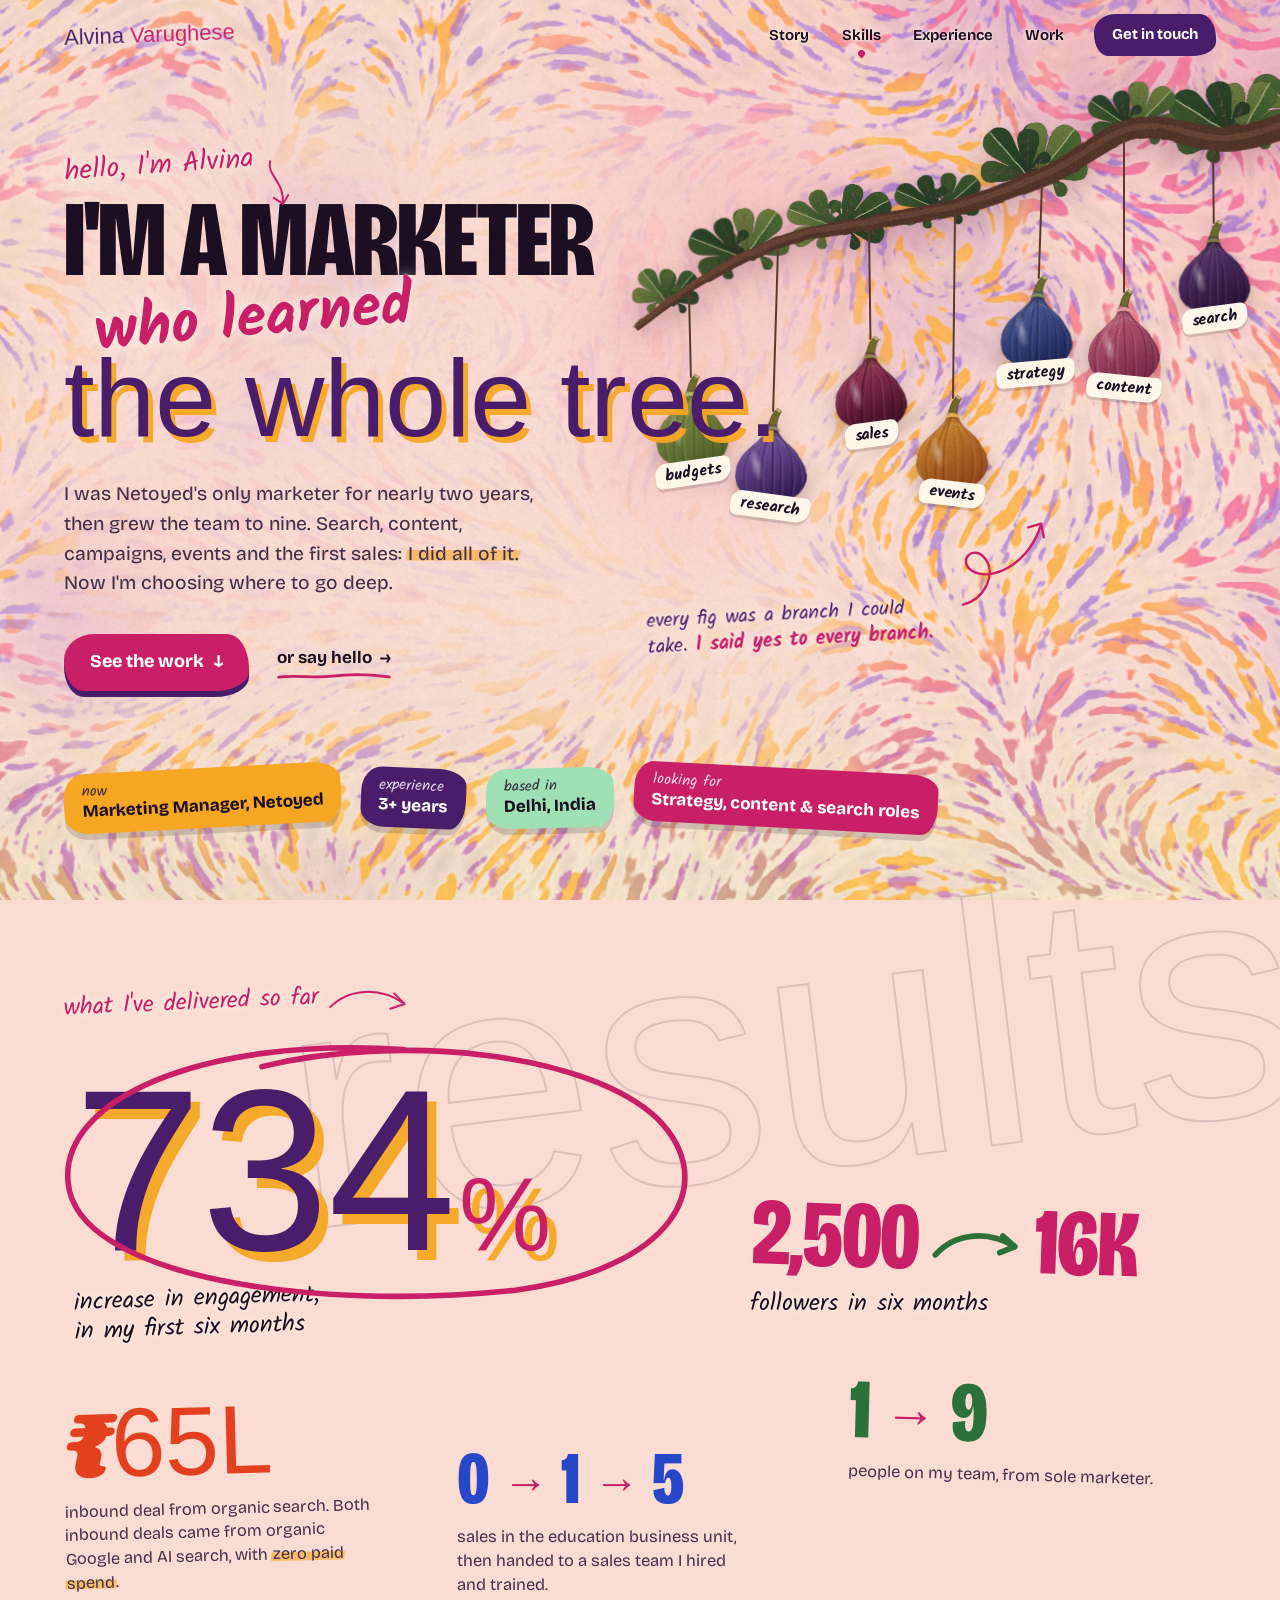
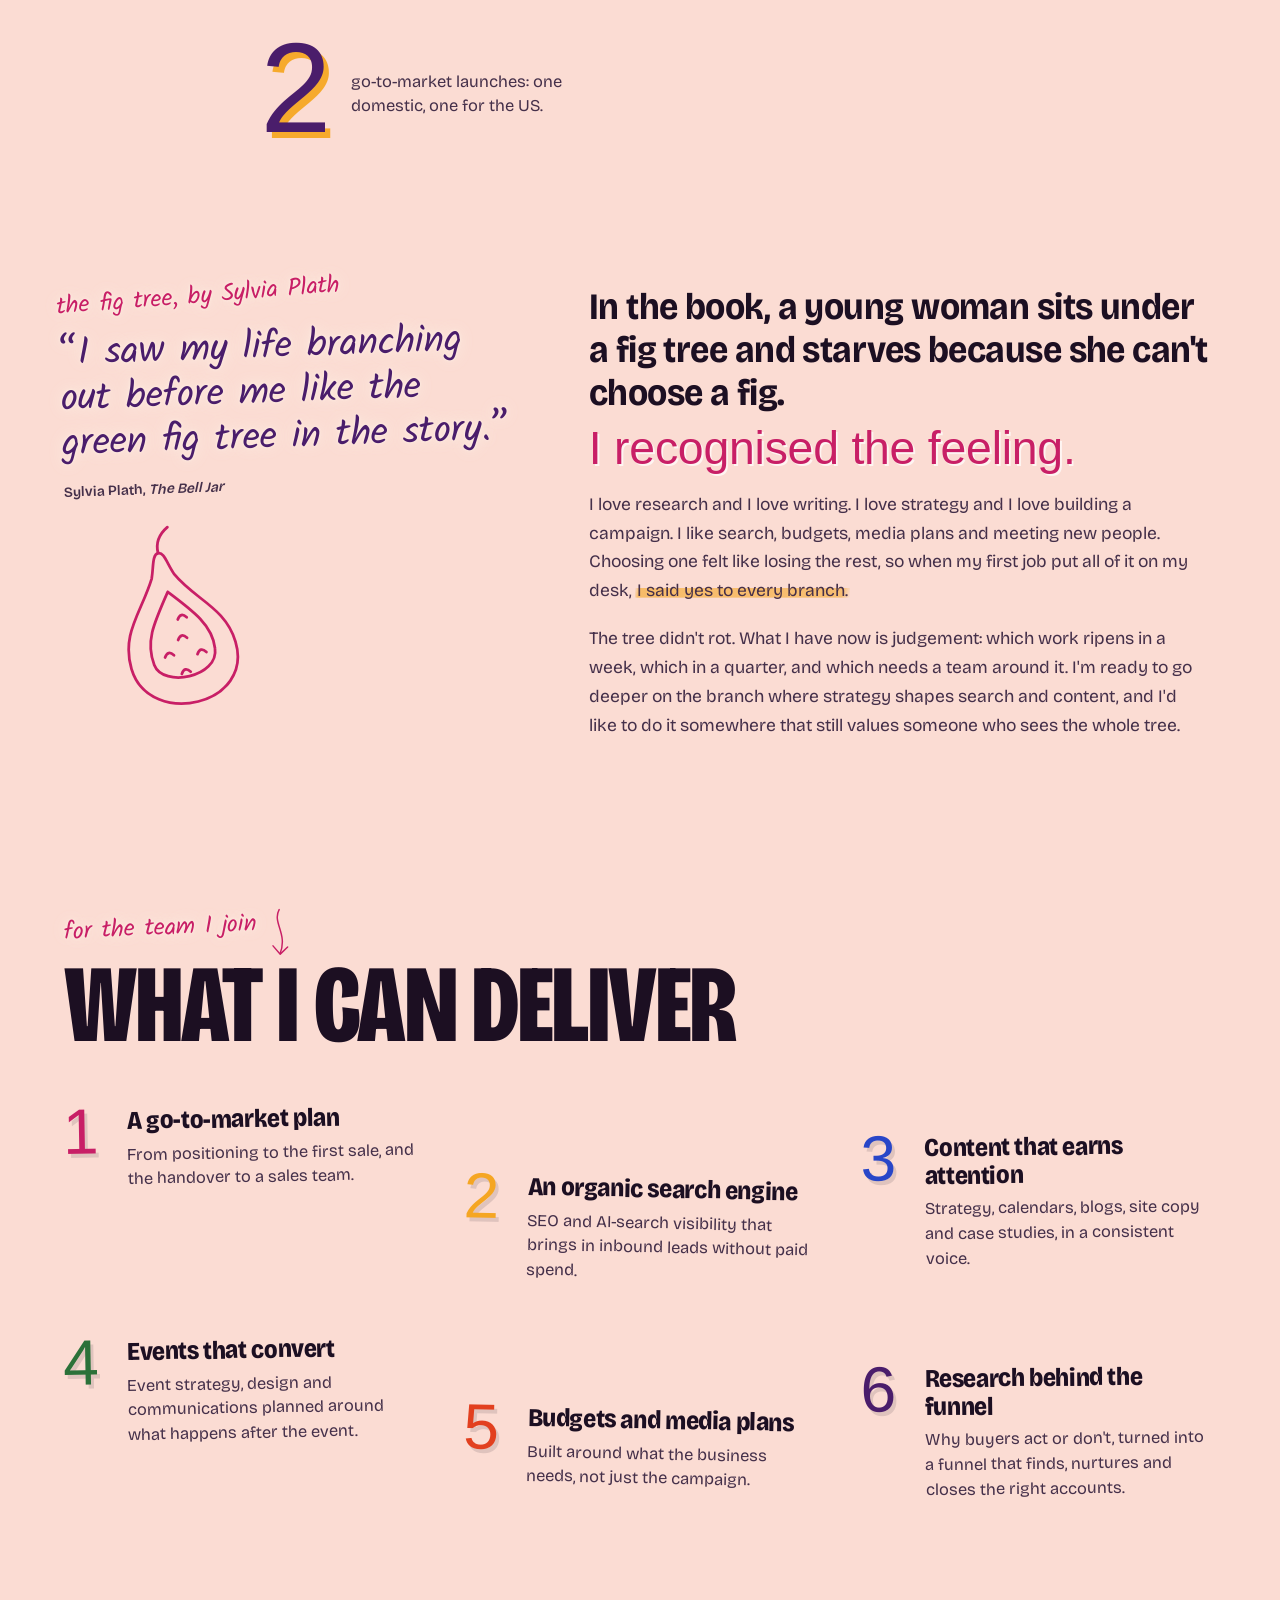
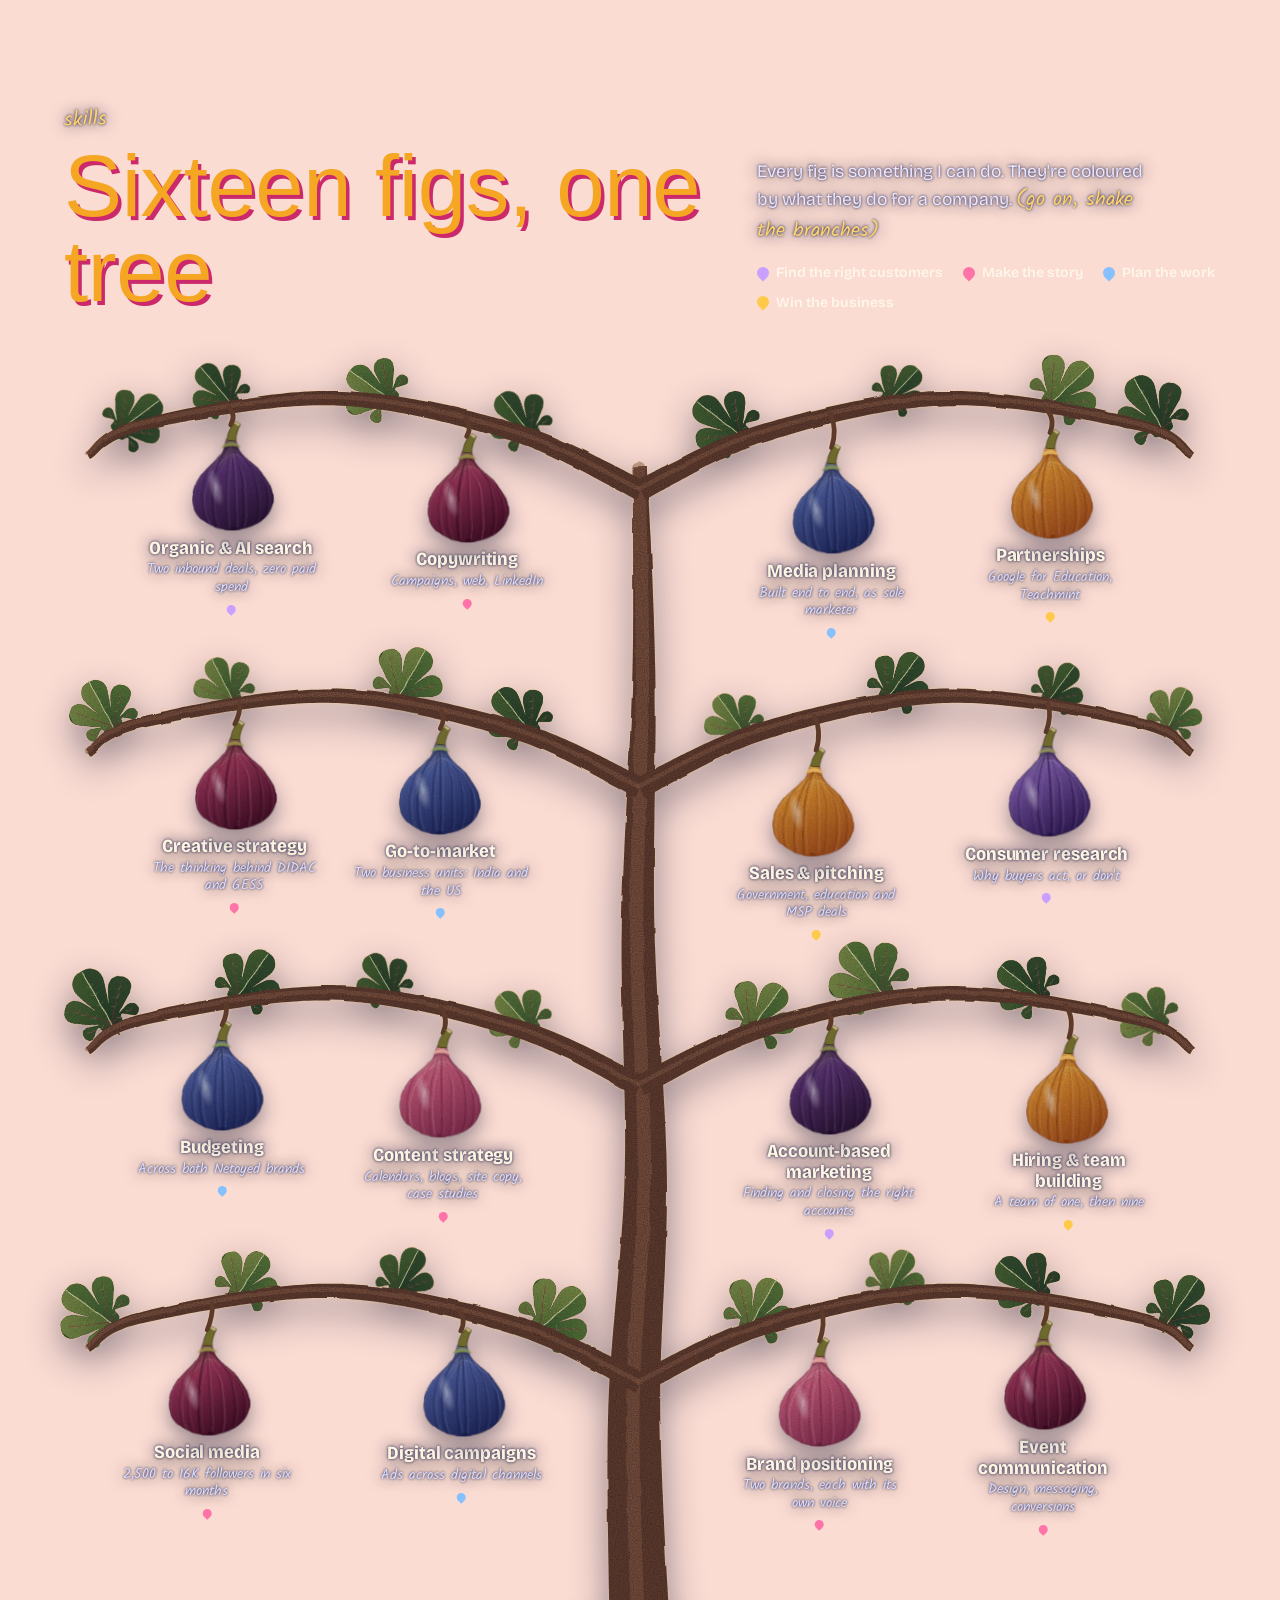
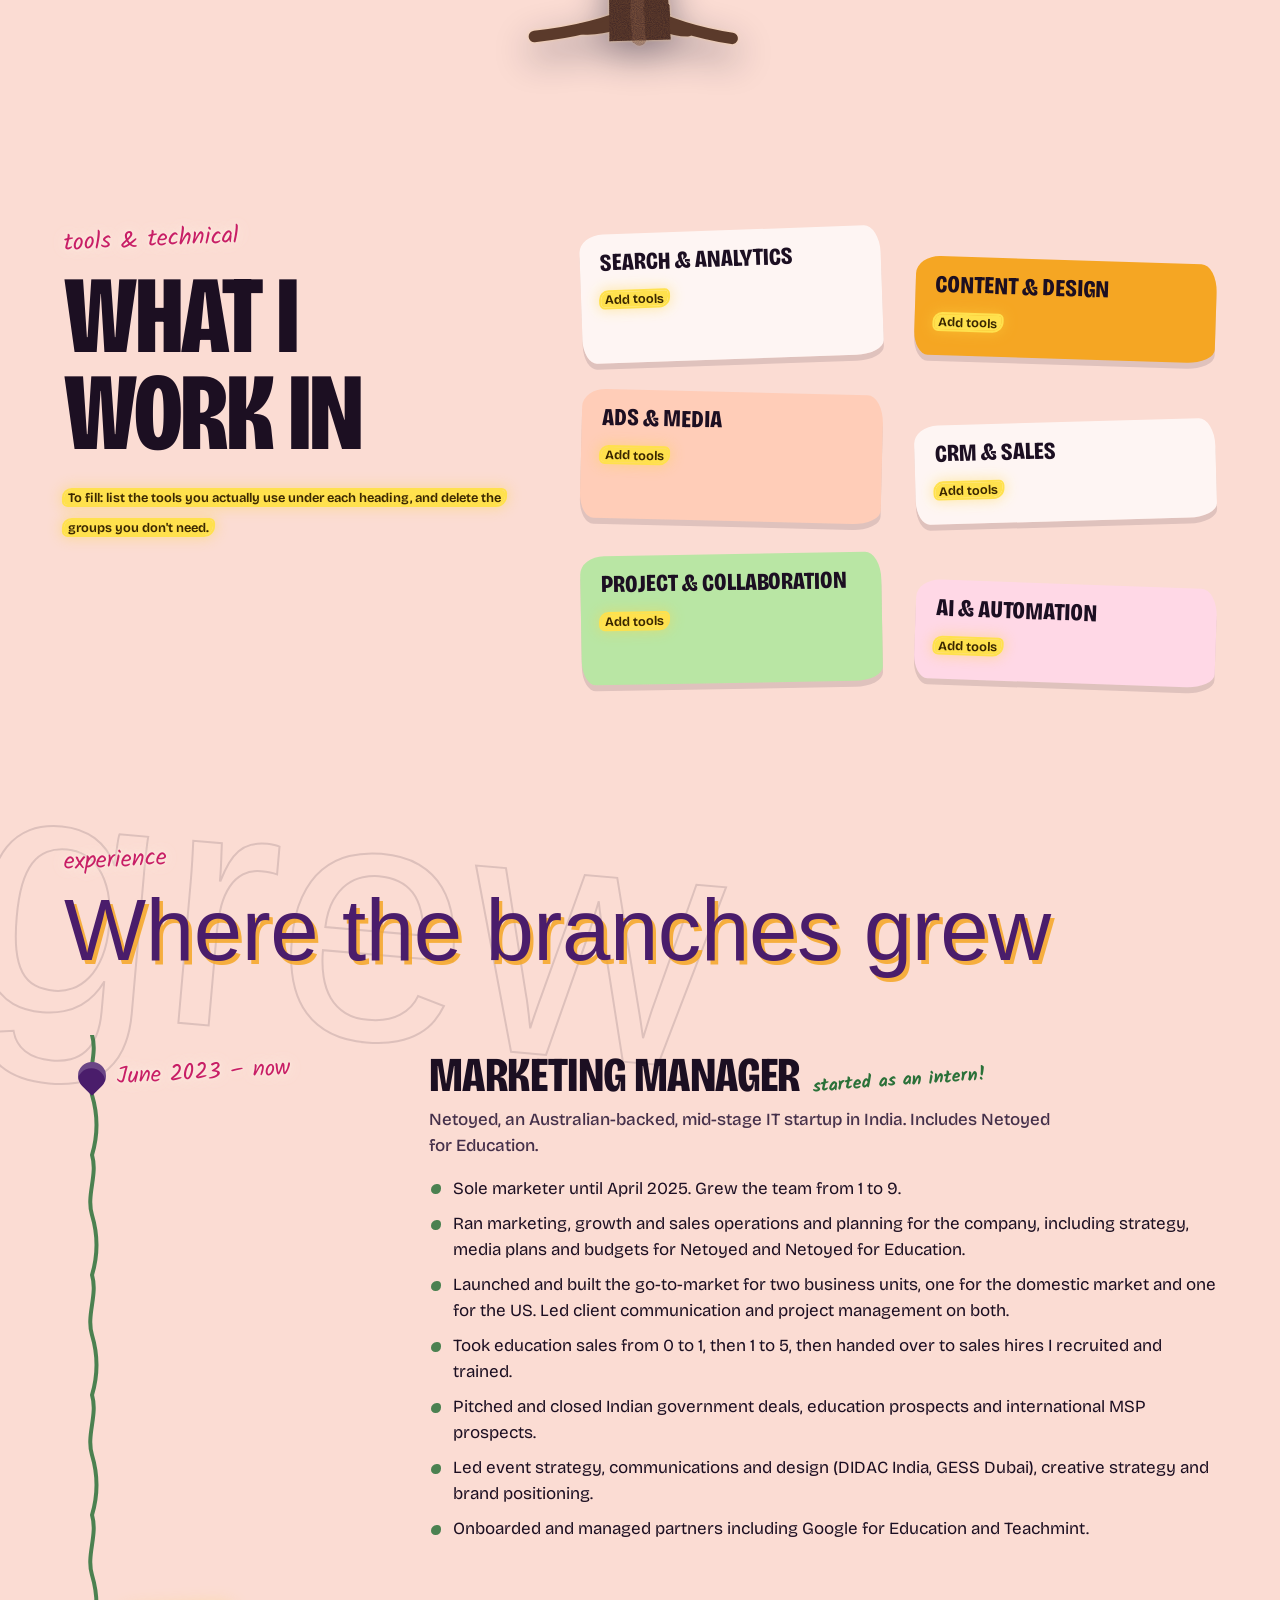
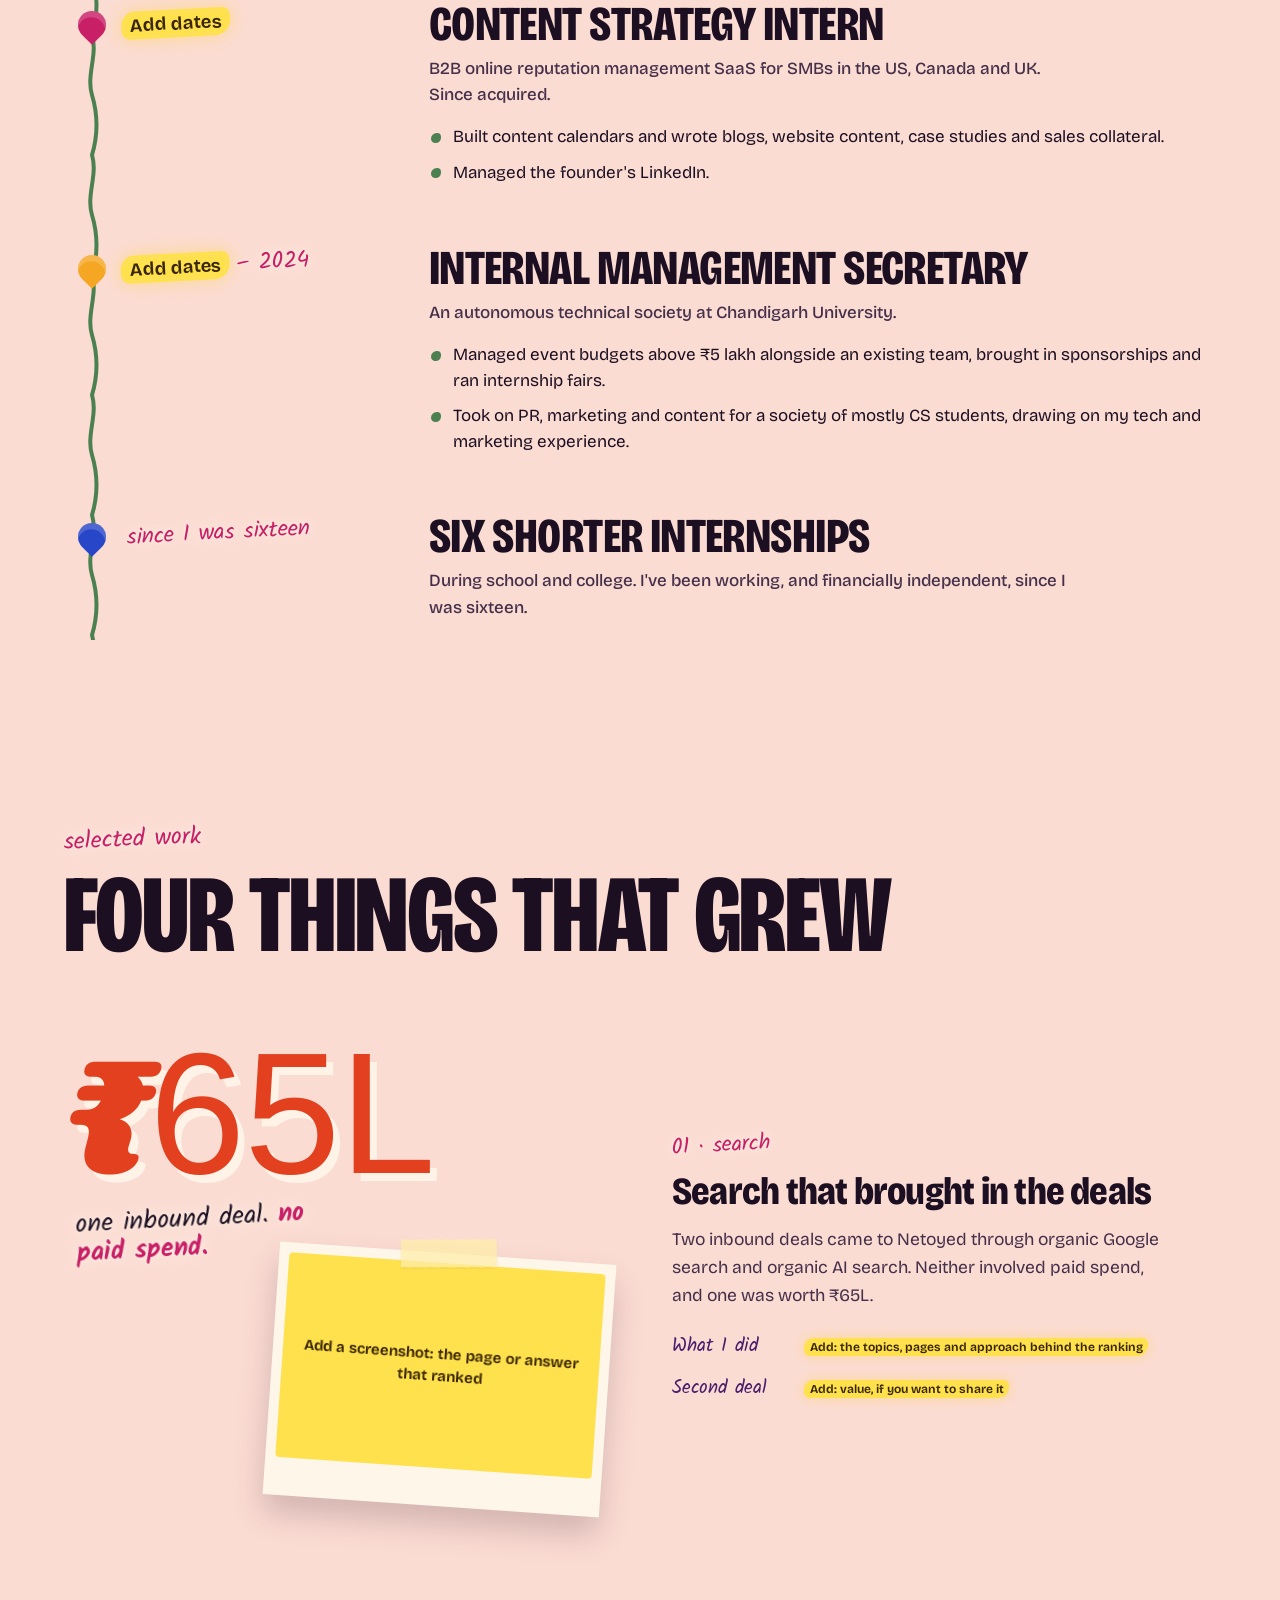
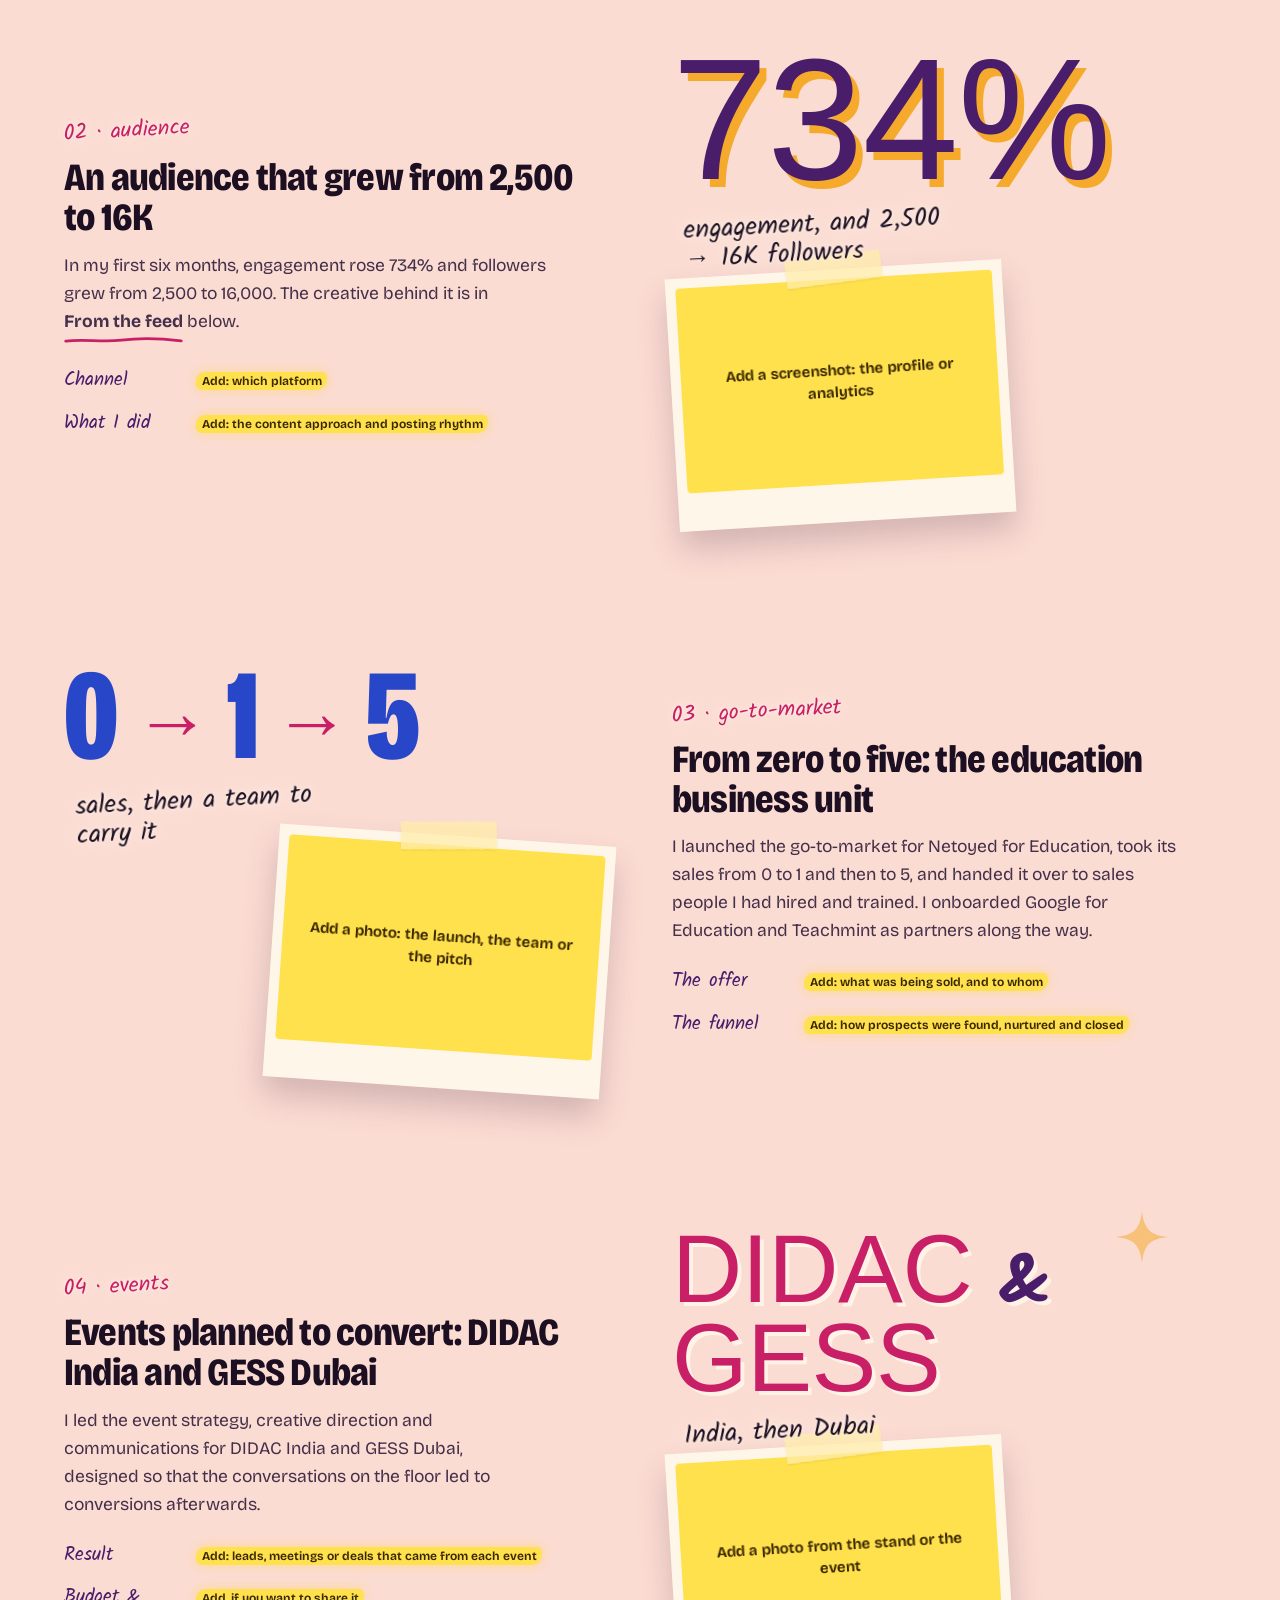
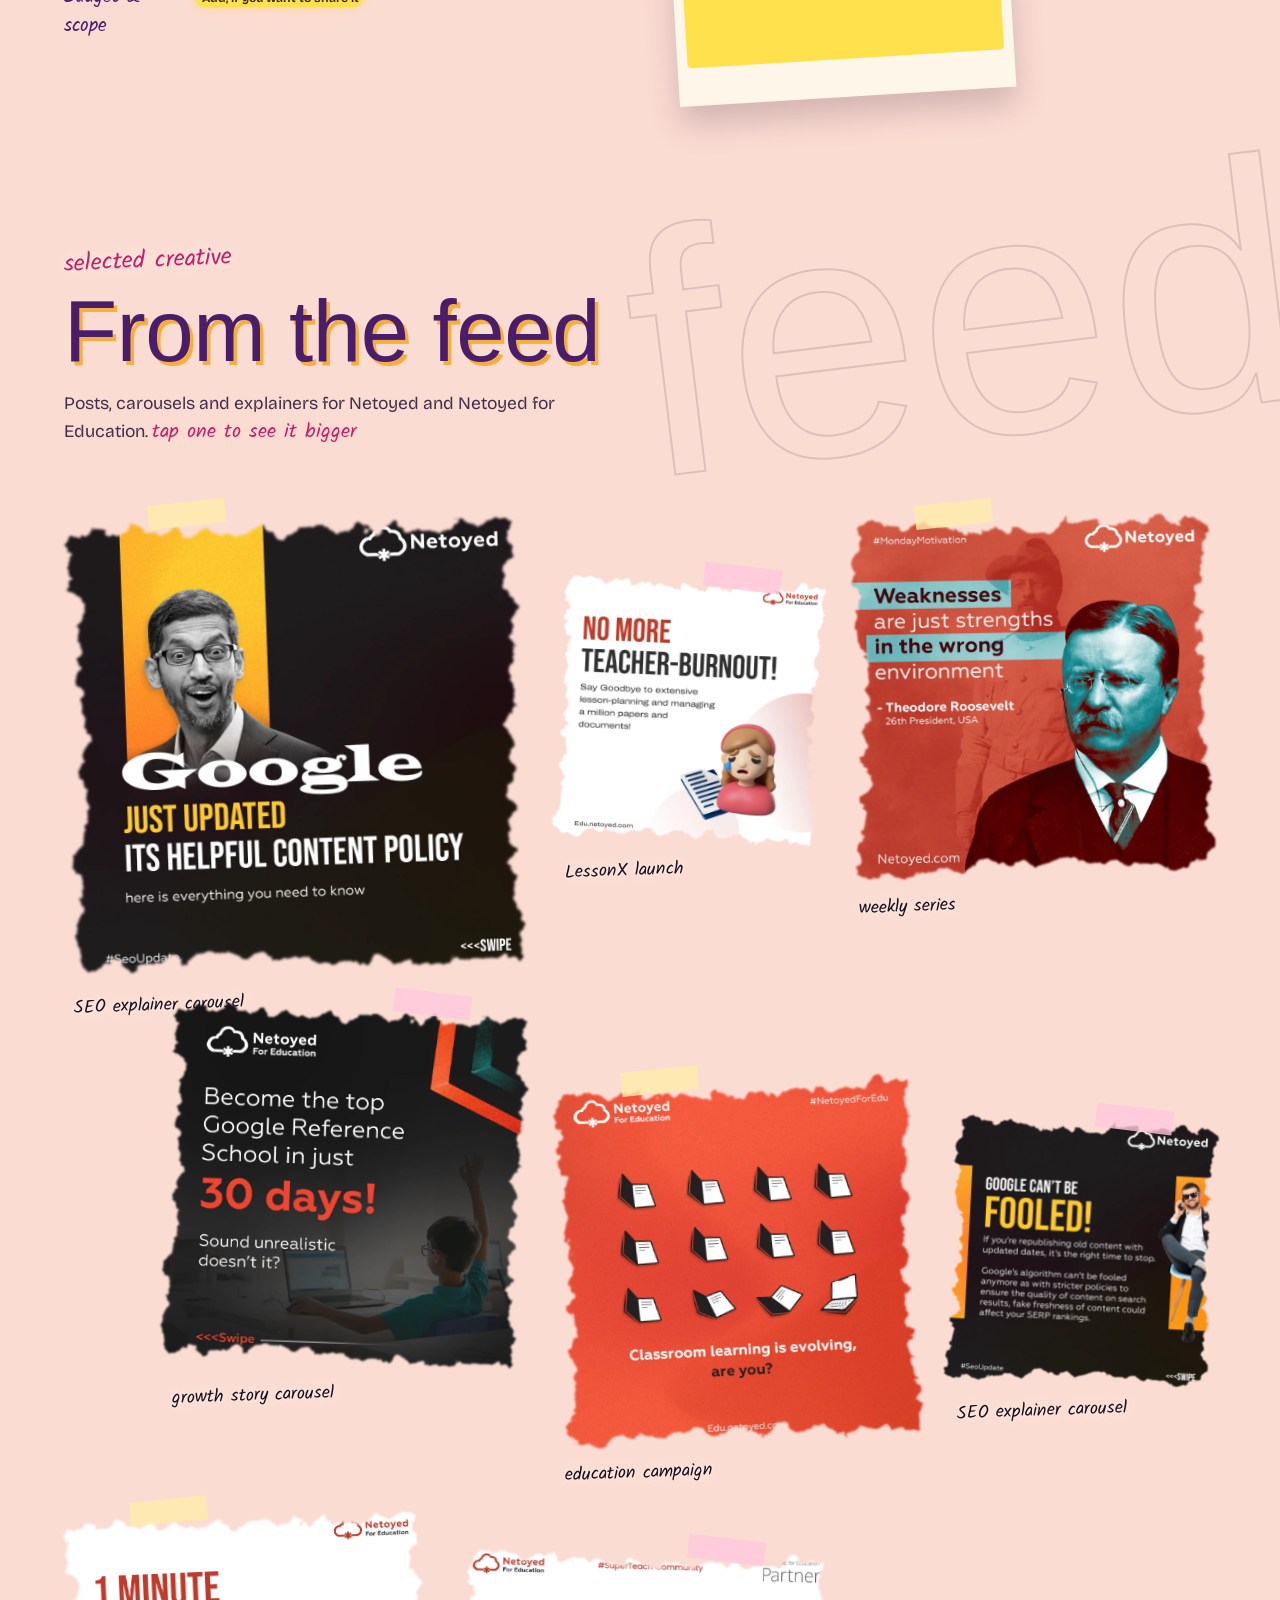
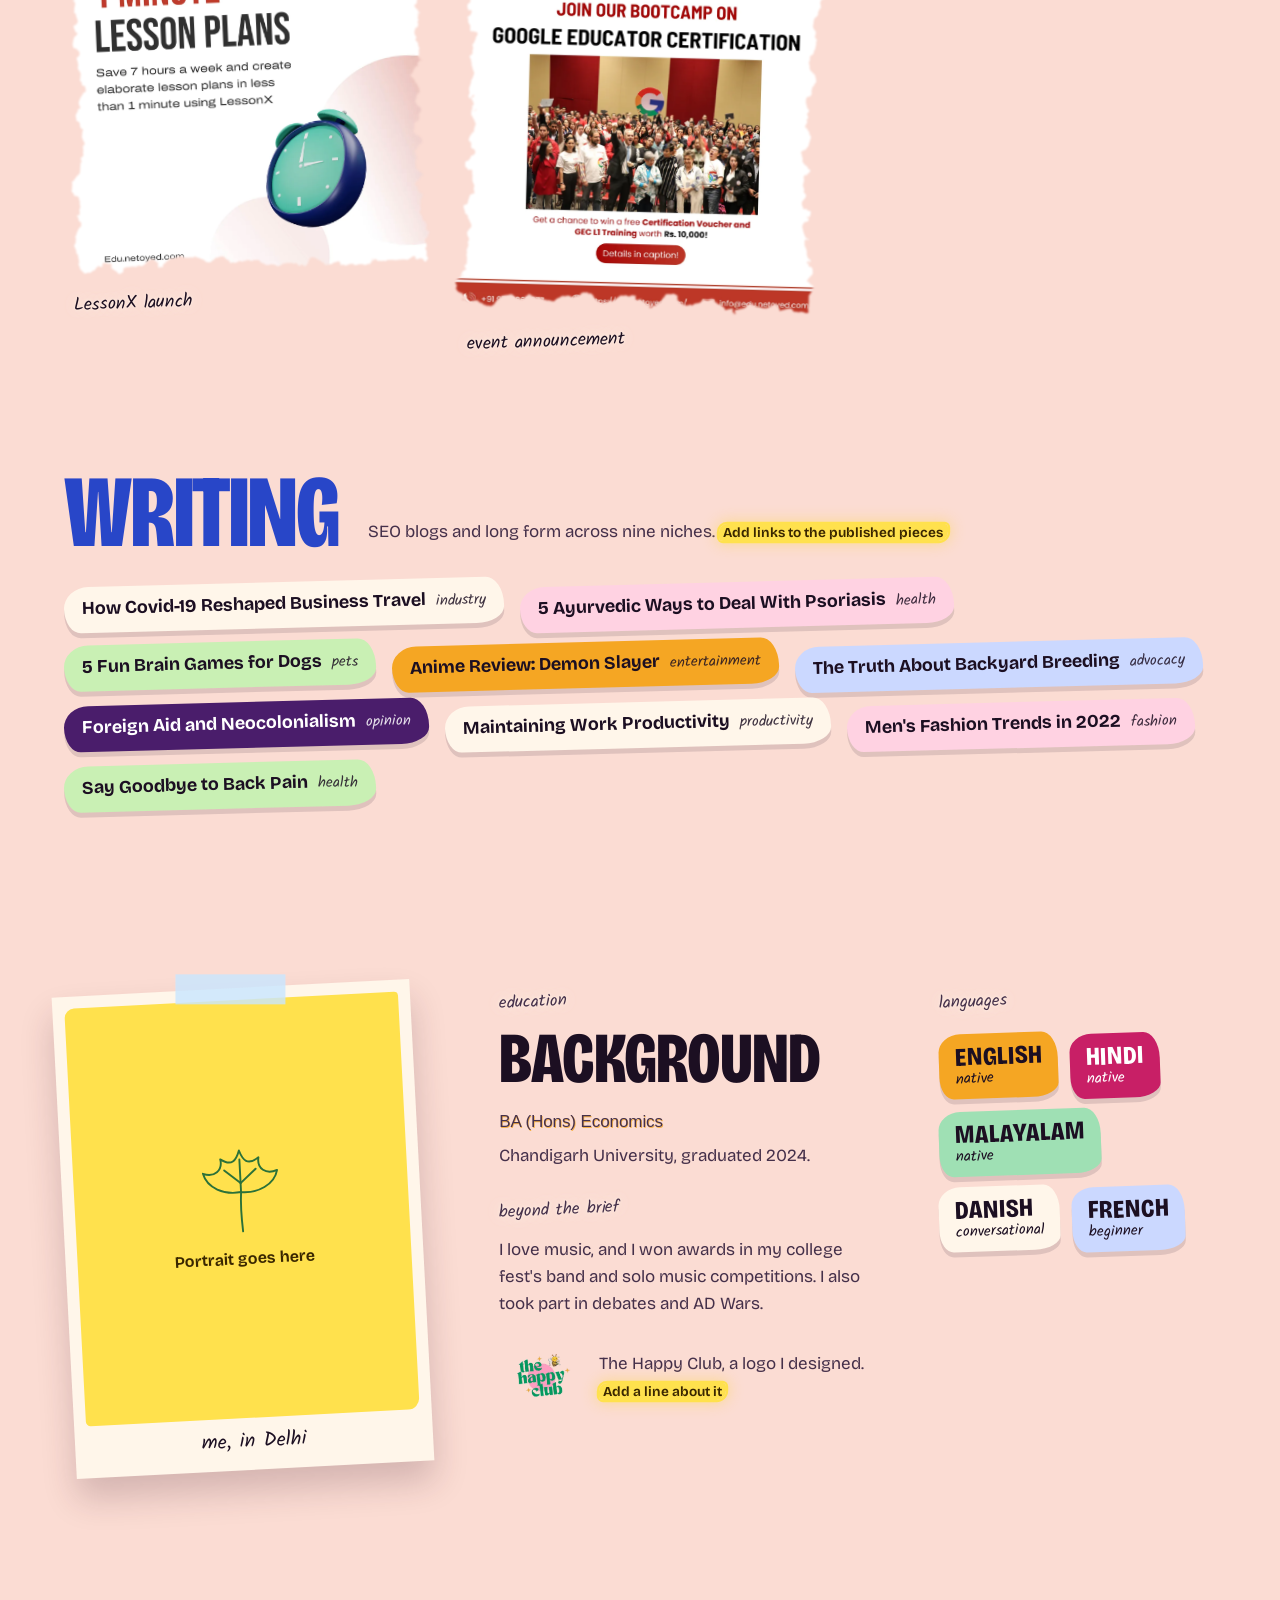
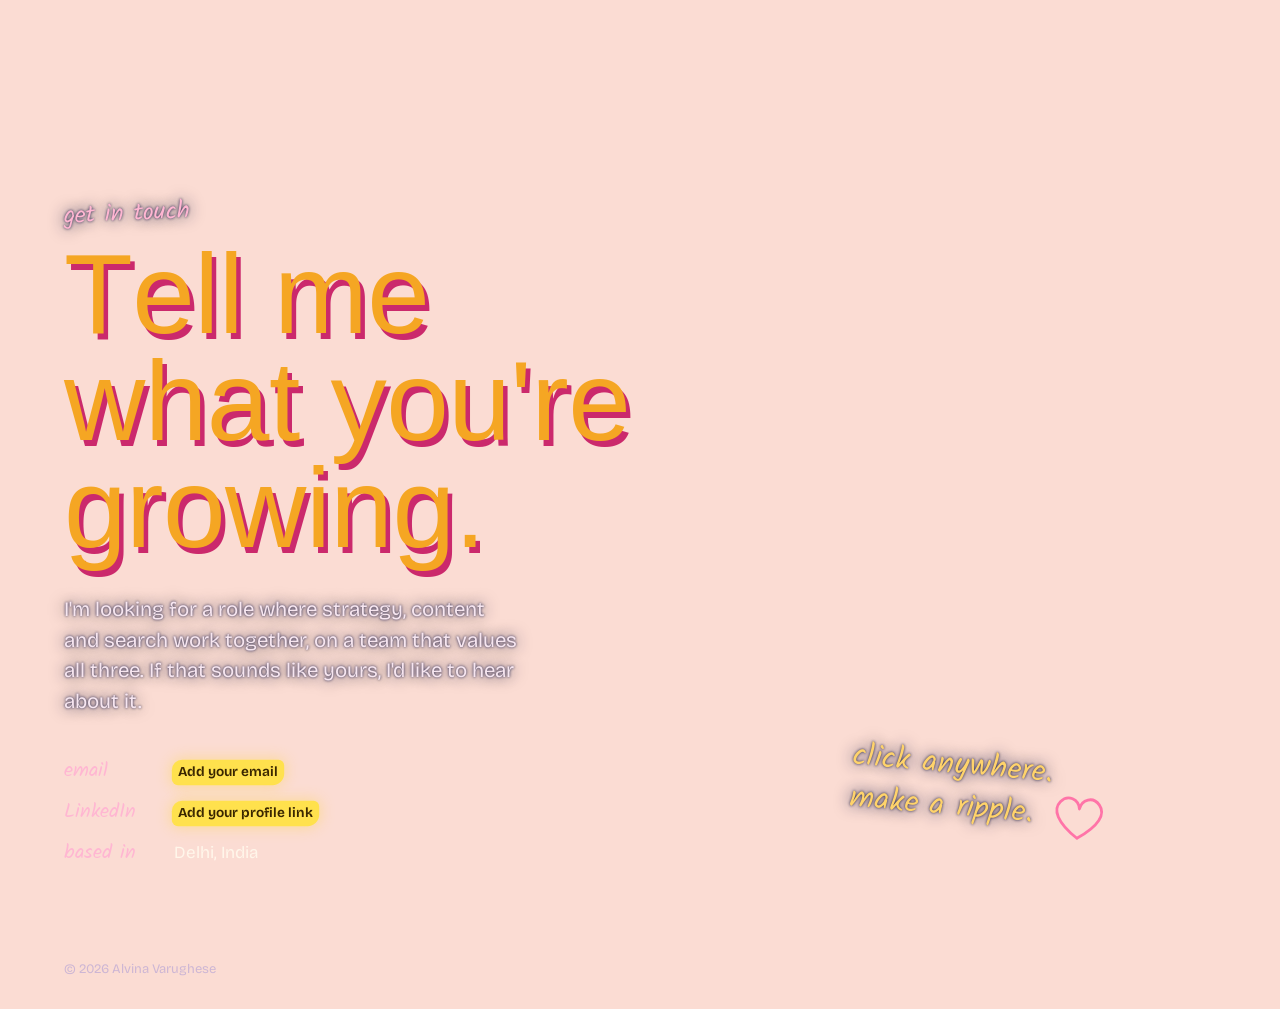
==== commit 55ea1722: "Repaint as a live water canvas with bold, hand-made type Replace the static washes with one WebGL pa" ====
--- a/index.html
+++ b/index.html
@@ -6,127 +6,144 @@
 <title>Alvina Varughese — Marketing Manager: strategy, content &amp; search</title>
 <meta name="description" content="Alvina Varughese is a marketing manager in Delhi who built the marketing, growth and first sales of two business units from scratch. SEO and AI search, content, go-to-market and events.">
 <meta name="author" content="Alvina Varughese">
-<meta name="theme-color" content="#f8ece7">
+<meta name="theme-color" content="#fbdcd3">
 <meta property="og:type" content="website">
 <meta property="og:title" content="Alvina Varughese — Marketing Manager: strategy, content &amp; search">
 <meta property="og:description" content="I'm a marketer who learned the whole tree. Now I'm choosing where to go deep.">
-<meta property="og:image" content="assets/art/cover-edu.webp">
+<meta property="og:image" content="assets/art/fig-half.webp">
 <meta name="twitter:card" content="summary_large_image">
 <link rel="icon" href="favicon.svg" type="image/svg+xml">
-<link rel="preload" href="assets/fonts/newsreader-normal.woff2" as="font" type="font/woff2" crossorigin>
+<link rel="preload" href="assets/fonts/shrikhand.woff2" as="font" type="font/woff2" crossorigin>
+<link rel="preload" href="assets/fonts/bricolage.woff2" as="font" type="font/woff2" crossorigin>
+<link rel="preload" href="assets/fonts/kalam-400.woff2" as="font" type="font/woff2" crossorigin>
 <link rel="stylesheet" href="assets/css/style.css">
+<script>document.documentElement.classList.add('js');</script>
 <script type="application/ld+json">
 {"@context":"https://schema.org","@type":"Person","name":"Alvina Varughese","jobTitle":"Marketing Manager","worksFor":{"@type":"Organization","name":"Netoyed"},"address":{"@type":"PostalAddress","addressLocality":"Delhi","addressCountry":"IN"},"alumniOf":{"@type":"CollegeOrUniversity","name":"Chandigarh University"},"knowsLanguage":["English","Hindi","Malayalam","Danish","French"],"knowsAbout":["Search Engine Optimization","Content Strategy","Go-to-market strategy","Account-based marketing","Event marketing","Consumer research"]}
 </script>
 </head>
 <body>
-
-<div class="canvas">
-<div class="grain" aria-hidden="true"></div>
-<div class="water" aria-hidden="true"><i></i><i></i></div>
+<canvas id="water" aria-hidden="true"></canvas>
+<a class="skip" href="#main">Skip to content</a>
 
 <header class="nav" id="nav">
-  <a href="#top" class="nav__brand">Alvina Varughese</a>
+  <a href="#top" class="nav__brand">Alvina <span>Varughese</span></a>
   <button class="nav__toggle" id="navToggle" aria-label="Open menu" aria-expanded="false" aria-controls="navLinks"><span></span><span></span></button>
   <nav class="nav__links" id="navLinks" aria-label="Primary">
     <a href="#story" data-nav>Story</a>
     <a href="#skills" data-nav>Skills</a>
     <a href="#experience" data-nav>Experience</a>
     <a href="#work" data-nav>Work</a>
-    <a href="#contact" class="nav__cta">Get in touch</a>
+    <a href="#contact" class="nav__cta magnet">Get in touch</a>
   </nav>
 </header>
 
-<main>
+<main id="main">
 
 <!-- ═════════ HERO ═════════ -->
-<section class="hero" id="top">
-  <div class="paint" aria-hidden="true"><img class="wash w-hero1" src="assets/paint/p-hero.webp" alt="" width="910" height="770"><img class="wash w-hero2" src="assets/paint/p-peach.webp" alt="" width="840" height="700"></div>
-  <div class="hero__copy">
-    <p class="eyebrow">Marketing Manager · Delhi</p>
-    <h1 class="hero__title">I'm a marketer who learned <em>the whole tree.</em></h1>
-    <p class="hero__sub">I was Netoyed's only marketer for nearly two years, then grew the team to nine. Search, content, campaigns, events and the first sales: I did all of it. Now I'm choosing where to go deep.</p>
-    <p class="hero__links"><a href="#work" class="link">Selected work <span aria-hidden="true">↓</span></a><a href="#contact" class="link">Get in touch <span aria-hidden="true">→</span></a></p>
-  </div>
-  <div class="hero__art" aria-hidden="true">
-    <img src="assets/art/hero-branch.webp" alt="" width="1400" height="1500" fetchpriority="high">
-    <img class="star s1" src="assets/art/star.webp" alt="" width="120" height="118">
-    <img class="star s2" src="assets/art/star.webp" alt="" width="120" height="118">
-  </div>
-  <dl class="hero__facts">
-    <div><dt>Now</dt><dd>Marketing Manager, Netoyed</dd></div>
-    <div><dt>Experience</dt><dd>3+ years</dd></div>
-    <div><dt>Based</dt><dd>Delhi, India</dd></div>
-    <div><dt>Looking for</dt><dd>Strategy, content &amp; search roles</dd></div>
+<section class="hero" id="top" data-pal="hero">
+  <div class="hero__copy" data-calm>
+    <p class="hello hand">hello, I'm Alvina <svg class="doodle doodle--arrow-down hello__arrow" viewBox="0 0 70 120" aria-hidden="true" focusable="false"><path pathLength="1" d="M34 4 C 16 34, 52 60, 32 106"/><path pathLength="1" d="M16 88 L32 108 L50 92"/></svg></p>
+    <h1 class="hero__title">
+      <span class="t-poster">I'm a marketer</span>
+      <span class="t-hand">who learned</span>
+      <span class="t-fat wobble">the whole tree.</span>
+    </h1>
+    <p class="hero__sub">I was Netoyed's only marketer for nearly two years, then grew the team to nine. Search, content, campaigns, events and the first sales: <mark class="hl">I did all of it.</mark> Now I'm choosing where to go deep.</p>
+    <p class="hero__links"><a href="#work" class="btn magnet">See the work <span aria-hidden="true">↓</span></a><a href="#contact" class="link">or say hello <span aria-hidden="true">→</span></a></p>
+  </div>
+  <div class="vine" aria-hidden="true"><svg class="vine__branch" viewBox="0 0 760 560" aria-hidden="true" focusable="false"><g><image href="assets/art/leaf.webp" x="727.8" y="-56.6" width="94.2" height="89.1" transform="rotate(49.2 775 25.4)"/><image href="assets/art/leaf.webp" x="727.9" y="-56.6" width="94.2" height="89.1" transform="rotate(-68 775 25.4)"/><image href="assets/art/leaf.webp" x="644.4" y="-18.3" width="82.2" height="77.8" transform="rotate(29 685.5 53.3)"/><image href="assets/art/leaf-dk.webp" x="637.3" y="-30.6" width="96.4" height="91.2" transform="rotate(-58.1 685.5 53.3)"/><image href="assets/art/leaf.webp" x="534.4" y="-18.9" width="71.3" height="67.4" transform="rotate(43.9 570 43.1)"/><image href="assets/art/leaf-dk.webp" x="538" y="-12.6" width="64" height="60.6" transform="rotate(-55.5 570 43.1)"/><image href="assets/art/leaf.webp" x="416.8" y="24.7" width="87" height="82.3" transform="rotate(37.5 460.3 100.4)"/><image href="assets/art/leaf-dk.webp" x="418.6" y="27.7" width="83.5" height="79" transform="rotate(-41.4 460.3 100.4)"/><image href="assets/art/leaf-dk.webp" x="329.7" y="80" width="60.5" height="57.3" transform="rotate(49 360 132.7)"/><image href="assets/art/leaf-dk.webp" x="328.6" y="78" width="62.8" height="59.4" transform="rotate(-65.6 360 132.7)"/><image href="assets/art/leaf-dk.webp" x="206.5" y="86.1" width="76.3" height="72.2" transform="rotate(61.4 244.6 152.4)"/><image href="assets/art/leaf.webp" x="210.8" y="93.6" width="67.6" height="64" transform="rotate(-68.7 244.6 152.4)"/><image href="assets/art/leaf.webp" x="105.4" y="120.7" width="73.4" height="69.5" transform="rotate(35 142.1 184.6)"/><image href="assets/art/leaf-dk.webp" x="106" y="121.7" width="72.3" height="68.4" transform="rotate(-68.9 142.1 184.6)"/><image href="assets/art/leaf-dk.webp" x="33.2" y="191" width="51" height="48.3" transform="rotate(40.3 58.7 235.4)"/><image href="assets/art/leaf.webp" x="31.6" y="188.3" width="54.1" height="51.2" transform="rotate(-38.2 58.7 235.4)"/></g><g filter="url(#paint)"><path d="M785.3 5.7 L782 6.9 L778.3 8.3 L774.2 9.8 L769.8 11.6 L764.9 13.5 L759.8 15.5 L754.4 17.6 L748.7 19.8 L742.9 22 L736.9 24.3 L730.8 26.5 L724.6 28.6 L718.4 30.7 L712.2 32.7 L706.2 34.5 L700.2 36.1 L694.5 37.6 L689 38.8 L683.8 39.8 L679.1 40.5 L674.6 40.9 L670 41 L665.2 40.8 L660.4 40.4 L655.5 39.8 L650.5 39 L645.3 38 L640.2 36.9 L634.9 35.7 L629.5 34.5 L624.1 33.3 L618.6 32.1 L613.1 31 L607.5 30.1 L601.8 29.3 L596 28.8 L590.1 28.5 L584.2 28.7 L578.2 29.2 L572.3 30.2 L566.7 31.5 L561.1 33.3 L555.7 35.3 L550.5 37.5 L545.3 40 L540.3 42.6 L535.4 45.4 L530.5 48.3 L525.7 51.4 L521 54.4 L516.3 57.5 L511.7 60.6 L507.2 63.7 L502.6 66.7 L498.1 69.6 L493.6 72.4 L489.2 75.1 L484.7 77.6 L480.3 80 L475.7 82.2 L470.9 84.4 L466.1 86.5 L461.3 88.7 L456.4 90.8 L451.5 92.8 L446.6 94.8 L441.7 96.8 L436.8 98.8 L431.9 100.7 L426.9 102.6 L422 104.5 L417.1 106.3 L412.1 108 L407.2 109.8 L402.2 111.4 L397.3 113.1 L392.4 114.6 L387.4 116.2 L382.5 117.6 L377.7 119 L372.8 120.4 L368 121.6 L363.1 122.8 L358.3 123.9 L353.4 124.9 L348.5 125.9 L343.6 126.8 L338.6 127.7 L333.7 128.6 L328.7 129.4 L323.8 130.3 L318.8 131.1 L313.8 131.9 L308.7 132.7 L303.7 133.6 L298.7 134.4 L293.6 135.3 L288.6 136.3 L283.5 137.3 L278.5 138.3 L273.6 139.4 L268.6 140.4 L263.6 141.4 L258.5 142.3 L253.5 143.3 L248.4 144.3 L243.3 145.3 L238.2 146.2 L233.1 147.3 L228 148.3 L222.9 149.4 L217.8 150.5 L212.7 151.7 L207.7 152.9 L202.6 154.2 L197.6 155.6 L192.6 157 L187.6 158.6 L182.7 160.3 L177.8 162 L172.9 163.9 L168.1 165.9 L163.3 167.9 L158.5 170.1 L153.7 172.3 L148.9 174.6 L144.2 177 L139.5 179.4 L134.8 181.9 L130.2 184.4 L125.6 186.9 L121.1 189.5 L116.6 192.1 L112.2 194.6 L107.9 197.2 L103.7 199.8 L99.5 202.3 L95.4 204.9 L91.4 207.3 L87.4 209.8 L83.5 212.3 L79.5 214.9 L75.5 217.6 L71.6 220.4 L67.6 223.3 L63.7 226.1 L59.9 229 L56.1 231.9 L52.4 234.7 L48.8 237.5 L45.3 240.3 L42 242.9 L38.8 245.5 L35.8 248 L32.9 250.3 L30.3 252.4 L27.8 254.4 L25.6 256.2 L23.7 257.8 L21.9 259.2 L26.1 264.8 L27.9 263.6 L30 262 L32.4 260.3 L34.9 258.4 L37.7 256.4 L40.6 254.2 L43.7 251.8 L47 249.4 L50.4 246.8 L53.9 244.2 L57.6 241.6 L61.3 238.9 L65.1 236.1 L69 233.4 L72.9 230.7 L76.9 228.1 L80.8 225.5 L84.8 222.9 L88.7 220.5 L92.6 218.2 L96.5 215.9 L100.6 213.6 L104.7 211.2 L109 208.8 L113.2 206.4 L117.6 203.9 L122 201.5 L126.5 199.1 L131 196.7 L135.6 194.4 L140.1 192 L144.8 189.7 L149.4 187.5 L154.1 185.3 L158.8 183.2 L163.5 181.2 L168.2 179.2 L172.9 177.4 L177.5 175.6 L182.2 174 L186.9 172.4 L191.6 171 L196.3 169.7 L201.1 168.4 L206 167.2 L210.9 166.1 L215.8 165.1 L220.8 164.1 L225.7 163.1 L230.7 162.2 L235.8 161.3 L240.8 160.5 L245.9 159.6 L251 158.8 L256.1 158 L261.1 157.2 L266.2 156.3 L271.3 155.5 L276.4 154.6 L281.5 153.7 L286.5 152.8 L291.4 151.9 L296.4 151.2 L301.3 150.4 L306.3 149.7 L311.3 149 L316.2 148.3 L321.2 147.7 L326.2 147 L331.3 146.3 L336.3 145.6 L341.4 144.9 L346.4 144.1 L351.5 143.3 L356.6 142.4 L361.7 141.5 L366.9 140.5 L372 139.4 L377.2 138.2 L382.3 137 L387.5 135.6 L392.6 134.2 L397.7 132.8 L402.9 131.3 L408 129.8 L413.1 128.2 L418.3 126.5 L423.4 124.9 L428.5 123.1 L433.7 121.4 L438.8 119.6 L443.9 117.7 L449 115.9 L454.1 113.9 L459.2 112 L464.2 110 L469.3 108 L474.3 106 L479.3 103.9 L484.3 101.8 L489.4 99.5 L494.6 96.9 L499.7 94.2 L504.7 91.4 L509.6 88.5 L514.5 85.5 L519.3 82.5 L524 79.5 L528.7 76.5 L533.4 73.6 L538 70.8 L542.5 68.1 L547.1 65.5 L551.6 63.1 L556 61 L560.4 59 L564.8 57.3 L569.1 55.8 L573.4 54.7 L577.7 53.8 L581.8 53.3 L585.9 53.1 L590.2 53.2 L594.6 53.6 L599.1 54.1 L603.8 54.9 L608.5 55.9 L613.4 57 L618.5 58.2 L623.6 59.5 L628.8 60.8 L634.2 62.2 L639.6 63.5 L645.2 64.7 L650.8 65.8 L656.6 66.7 L662.5 67.4 L668.5 67.8 L674.7 67.9 L680.9 67.5 L687.2 66.8 L693.6 65.8 L700.1 64.6 L706.7 63.1 L713.3 61.4 L720 59.6 L726.6 57.6 L733.3 55.5 L739.8 53.4 L746.3 51.2 L752.6 49.1 L758.6 46.9 L764.5 44.8 L770.1 42.8 L775.3 40.9 L780.2 39.1 L784.6 37.5 L788.5 36.2 L791.9 35.1 L794.7 34.3Z" fill="#5b3a2b"/><path d="M788.5 18.5 L777.9 22.2 L763.4 27.6 L746.2 34 L727.4 40.6 L708.2 46.4 L689.8 50.8 L673.1 52.9 L657 52.1 L641 49.2 L625.1 45.5 L609.3 41.9 L593.8 39.7 L578.5 39.8 L563.6 43.1 L549.2 49 L535 56.7 L521 65.5 L507.1 74.6 L492.9 83.2 L478.5 90.5 L463.8 96.8 L448.9 102.9 L433.8 108.7 L418.7 114.1 L403.6 119.1 L388.5 123.7 L373.5 127.8 L358.5 131.2 L343.5 134 L328.5 136.4 L313.5 138.6 L298.5 140.9 L283.5 143.5 L268.5 146.4 L253.3 149.2 L238 151.9 L222.8 154.7 L207.8 158 L193 161.9 L178.5 166.5 L164.2 172.1 L150 178.5 L136 185.5 L122.3 192.8 L109.1 200.3 L96.5 207.7 L84.6 214.9 L72.7 222.7 L61 231.1 L49.9 239.4 L39.8 247.2 L31.1 253.9 L24.3 259.2" fill="none" stroke="#8d6048" stroke-width="6.6" stroke-linecap="round" opacity=".45"/></g></svg><span class="hang" style="--x:86.6%;--y:10.6%;--len:80px"><span class="hang__str"></span><img class="hang__fig" src="assets/art/fig-aubergine.webp" alt="" width="180" height="242"><span class="hang__tag">search</span></span><span class="hang" style="--x:73.7%;--y:9.3%;--len:156px"><span class="hang__str"></span><img class="hang__fig" src="assets/art/fig-rose.webp" alt="" width="180" height="242"><span class="hang__tag">content</span></span><span class="hang" style="--x:61.9%;--y:18.3%;--len:96px"><span class="hang__str"></span><img class="hang__fig" src="assets/art/fig-indigo.webp" alt="" width="180" height="242"><span class="hang__tag">strategy</span></span><span class="hang" style="--x:49.3%;--y:24.2%;--len:186px"><span class="hang__str"></span><img class="hang__fig" src="assets/art/fig-ochre.webp" alt="" width="180" height="242"><span class="hang__tag">events</span></span><span class="hang" style="--x:36.8%;--y:27.1%;--len:112px"><span class="hang__str"></span><img class="hang__fig" src="assets/art/fig-burgundy.webp" alt="" width="180" height="242"><span class="hang__tag">sales</span></span><span class="hang" style="--x:23.7%;--y:31.1%;--len:164px"><span class="hang__str"></span><img class="hang__fig" src="assets/art/fig-violet.webp" alt="" width="180" height="242"><span class="hang__tag">research</span></span><span class="hang" style="--x:10.8%;--y:40.2%;--len:84px"><span class="hang__str"></span><img class="hang__fig" src="assets/art/fig-green.webp" alt="" width="180" height="242"><span class="hang__tag">budgets</span></span></div>
+  <p class="vine__note hand" aria-hidden="true">every fig was a branch I could take. <b>I said yes to every branch.</b> <svg class="doodle doodle--arrow-loop vine__arrow" viewBox="0 0 170 110" aria-hidden="true" focusable="false"><path pathLength="1" d="M8 90 C 40 96, 70 70, 64 44 C 58 18, 26 30, 40 52 C 58 80, 120 76, 156 34"/><path pathLength="1" d="M138 30 L157 33 L152 52"/></svg></p>
+  <dl class="stickers">
+    <div class="sticker st-1"><dt>now</dt><dd>Marketing Manager, Netoyed</dd></div>
+    <div class="sticker st-2"><dt>experience</dt><dd>3+ years</dd></div>
+    <div class="sticker st-3"><dt>based in</dt><dd>Delhi, India</dd></div>
+    <div class="sticker st-4"><dt>looking for</dt><dd>Strategy, content &amp; search roles</dd></div>
   </dl>
 </section>
 
 <!-- ═════════ DELIVERED ═════════ -->
-<section class="delivered" aria-labelledby="h-delivered">
-  <div class="paint" aria-hidden="true"><img class="wash w-del1" src="assets/paint/p-moss.webp" alt="" width="840" height="700" loading="lazy" decoding="async"><img class="wash w-del2" src="assets/paint/p-rose.webp" alt="" width="840" height="700" loading="lazy" decoding="async"></div>
-  <div class="wrap">
-    <p class="label label--tight" id="h-delivered">What I've delivered</p>
+<section class="delivered" data-pal="moss" aria-labelledby="h-delivered">
+  <span class="ghost" aria-hidden="true">results</span>
+  <div class="wrap">
+    <h2 class="kicker hand" id="h-delivered">what I've delivered so far <svg class="doodle doodle--arrow kicker__arrow" viewBox="0 0 140 70" aria-hidden="true" focusable="false"><path pathLength="1" d="M6 52 C 34 18, 84 10, 128 34"/><path pathLength="1" d="M110 19 L129 35 L106 45"/></svg></h2>
     <div class="stats">
-      <div class="stat stat--lead"><p class="stat__n">734<small>%</small></p><p class="stat__t">increase in engagement</p></div>
-      <div class="stat stat--wide"><p class="stat__n">2,500 <i>to</i> 16K</p><p class="stat__t">followers in six months</p></div>
-      <div class="stat"><p class="stat__n">₹65L</p><p class="stat__t">inbound deal from organic search. Both inbound deals came from organic Google and AI search, with zero paid spend.</p></div>
-      <div class="stat"><p class="stat__n">0 <i>to</i> 1 <i>to</i> 5</p><p class="stat__t">sales in the education business unit, then handed to a sales team I hired and trained.</p></div>
-      <div class="stat"><p class="stat__n">1 <i>to</i> 9</p><p class="stat__t">people on my team, from sole marketer.</p></div>
-      <div class="stat"><p class="stat__n">2</p><p class="stat__t">go-to-market launches: one domestic, one for the US.</p></div>
+      <div class="stat stat--734" data-calm data-ripple>
+        <p class="stat__n t-fat"><span data-count="734">734</span><small>%</small></p>
+        <p class="stat__note hand">increase in engagement, in my first six months</p>
+        <svg class="doodle doodle--circle stat__circle" viewBox="0 0 320 140" aria-hidden="true" focusable="false"><path pathLength="1" d="M170 10 C 74 4, 10 34, 14 72 C 18 116, 128 132, 222 122 C 296 112, 318 72, 288 42 C 256 12, 170 2, 104 18"/></svg>
+      </div>
+      <div class="stat stat--fol" data-calm data-ripple>
+        <p class="stat__n t-poster">2,500 <span class="stat__to" aria-hidden="true"><svg class="doodle doodle--arrow " viewBox="0 0 140 70" aria-hidden="true" focusable="false"><path pathLength="1" d="M6 52 C 34 18, 84 10, 128 34"/><path pathLength="1" d="M110 19 L129 35 L106 45"/></svg></span><span class="sr">to</span> <span data-count="16">16</span>K</p>
+        <p class="stat__note hand">followers in six months</p>
+      </div>
+      <div class="stat stat--65" data-calm data-ripple>
+        <p class="stat__n t-fat">₹<span data-count="65">65</span>L</p>
+        <p class="stat__t">inbound deal from organic search. Both inbound deals came from organic Google and AI search, with <mark class="hl">zero paid spend</mark>.</p>
+      </div>
+      <div class="stat stat--sales" data-calm>
+        <p class="stat__n t-poster">0 <i>→</i> 1 <i>→</i> 5</p>
+        <p class="stat__t">sales in the education business unit, then handed to a sales team I hired and trained.</p>
+      </div>
+      <div class="stat stat--team" data-calm>
+        <p class="stat__n t-poster">1 <i>→</i> 9</p>
+        <p class="stat__t">people on my team, from sole marketer.</p>
+      </div>
+      <div class="stat stat--gtm" data-calm>
+        <p class="stat__n t-fat">2</p>
+        <p class="stat__t">go-to-market launches: one domestic, one for the US.</p>
+      </div>
     </div>
   </div>
 </section>
 
 <!-- ═════════ STORY ═════════ -->
-<section class="story" id="story">
-  <div class="paint" aria-hidden="true"><img class="wash w-story1" src="assets/paint/p-lilac.webp" alt="" width="840" height="700" loading="lazy" decoding="async"></div>
+<section class="story" id="story" data-pal="lilac">
   <div class="wrap story__grid">
-    <aside class="story__quote">
-      <p class="label">The fig tree</p>
+    <aside class="story__quote" data-calm>
+      <p class="kicker hand">the fig tree, by Sylvia Plath</p>
       <blockquote>
-        <p>“I saw my life branching out before me like the green fig tree in the story.”</p>
+        <p class="hand">“I saw my life branching out before me like the green fig tree in the story.”</p>
         <footer>Sylvia Plath, <cite>The Bell Jar</cite></footer>
       </blockquote>
-      <img class="story__fig" src="assets/art/fig-halfpear.webp" alt="" width="190" height="255" loading="lazy">
+      <svg class="doodle doodle--fig story__fig" viewBox="0 0 200 250" aria-hidden="true" focusable="false"><path pathLength="1" d="M100 34 C 92 34, 90 50, 84 64 C 60 104, 28 124, 30 172 C 32 214, 70 234, 104 234 C 140 234, 172 212, 170 170 C 168 124, 132 104, 114 66 C 108 50, 108 34, 100 34 Z"/><path pathLength="1" d="M100 34 C 100 20, 108 10, 120 4"/><path pathLength="1" d="M100 86 C 72 122, 56 142, 60 174 C 64 206, 138 210, 142 172 C 146 142, 126 118, 100 86"/><path pathLength="1" d="M76 168 q6 -9 12 0"/><path pathLength="1" d="M98 150 q6 -9 12 0"/><path pathLength="1" d="M118 174 q6 -9 12 0"/><path pathLength="1" d="M92 194 q6 -9 12 0"/><path pathLength="1" d="M104 124 q6 -9 12 0"/></svg>
     </aside>
-    <div class="story__text">
-      <p class="lede">In the book, a young woman sits under a fig tree and starves because she can't choose a fig. I recognised the feeling.</p>
-      <p>I love research and I love writing. I love strategy and I love building a campaign. I like search, budgets, media plans and meeting new people. Choosing one felt like losing the rest, so when my first job put all of it on my desk, I said yes to every branch.</p>
+    <div class="story__text" data-calm>
+      <p class="lede">In the book, a young woman sits under a fig tree and starves because she can't choose a fig. <span class="t-fat">I recognised the feeling.</span></p>
+      <p>I love research and I love writing. I love strategy and I love building a campaign. I like search, budgets, media plans and meeting new people. Choosing one felt like losing the rest, so when my first job put all of it on my desk, <mark class="hl">I said yes to every branch.</mark></p>
       <p>The tree didn't rot. What I have now is judgement: which work ripens in a week, which in a quarter, and which needs a team around it. I'm ready to go deeper on the branch where strategy shapes search and content, and I'd like to do it somewhere that still values someone who sees the whole tree.</p>
     </div>
   </div>
 </section>
 
 <!-- ═════════ WHAT I CAN DELIVER ═════════ -->
-<section class="deliver" aria-labelledby="h-deliver">
-  <div class="paint" aria-hidden="true"><img class="wash w-dlv1" src="assets/paint/p-rose.webp" alt="" width="840" height="700" loading="lazy" decoding="async"><img class="wash w-dlv2" src="assets/paint/p-peach.webp" alt="" width="840" height="700" loading="lazy" decoding="async"></div>
-  <div class="wrap deliver__grid">
-    <div>
-      <p class="label">For the team I join</p>
-      <h2 id="h-deliver">What I can deliver</h2>
+<section class="deliver" data-pal="peach" aria-labelledby="h-deliver">
+  <div class="wrap">
+    <div class="deliver__head" data-calm>
+      <p class="kicker hand">for the team I join <svg class="doodle doodle--arrow-down kicker__down" viewBox="0 0 70 120" aria-hidden="true" focusable="false"><path pathLength="1" d="M34 4 C 16 34, 52 60, 32 106"/><path pathLength="1" d="M16 88 L32 108 L50 92"/></svg></p>
+      <h2 id="h-deliver" class="t-poster big">What I can deliver</h2>
     </div>
     <ol class="deliver__list">
-      <li><b>A go-to-market plan</b><span>From positioning to the first sale, and the handover to a sales team.</span></li>
-      <li><b>An organic search engine</b><span>SEO and AI-search visibility that brings in inbound leads without paid spend.</span></li>
-      <li><b>Content that earns attention</b><span>Strategy, calendars, blogs, site copy and case studies, in a consistent voice.</span></li>
-      <li><b>Events that convert</b><span>Event strategy, design and communications planned around what happens after the event.</span></li>
-      <li><b>Budgets and media plans</b><span>Built around what the business needs, not just the campaign.</span></li>
-      <li><b>Research behind the funnel</b><span>Why buyers act or don't, turned into a funnel that finds, nurtures and closes the right accounts.</span></li>
+      <li data-calm><b>A go-to-market plan</b><span>From positioning to the first sale, and the handover to a sales team.</span></li>
+      <li data-calm><b>An organic search engine</b><span>SEO and AI-search visibility that brings in inbound leads without paid spend.</span></li>
+      <li data-calm><b>Content that earns attention</b><span>Strategy, calendars, blogs, site copy and case studies, in a consistent voice.</span></li>
+      <li data-calm><b>Events that convert</b><span>Event strategy, design and communications planned around what happens after the event.</span></li>
+      <li data-calm><b>Budgets and media plans</b><span>Built around what the business needs, not just the campaign.</span></li>
+      <li data-calm><b>Research behind the funnel</b><span>Why buyers act or don't, turned into a funnel that finds, nurtures and closes the right accounts.</span></li>
     </ol>
   </div>
 </section>
 
 <!-- ═════════ SKILLS TREE ═════════ -->
-<section class="skills" id="skills" aria-labelledby="h-skills">
-  <div class="paint" aria-hidden="true"><img class="wash w-sk1" src="assets/paint/p-sky.webp" alt="" width="1050" height="700" loading="lazy" decoding="async"><img class="wash w-sk2" src="assets/paint/p-moss.webp" alt="" width="840" height="700" loading="lazy" decoding="async"></div>
-  <div class="wrap">
-    <div class="skills__head">
+<section class="skills dark" id="skills" data-pal="night" aria-labelledby="h-skills">
+  <div class="wrap">
+    <div class="skills__head" data-calm>
       <div>
-        <p class="label">Skills</p>
-        <h2 id="h-skills">Sixteen figs, one tree</h2>
+        <p class="kicker hand">skills</p>
+        <h2 id="h-skills" class="t-fat wobble big">Sixteen figs, one tree</h2>
       </div>
       <div>
-        <p>Every fig is something I can do. They're coloured by what they do for a company.</p>
+        <p>Every fig is something I can do. They're coloured by what they do for a company. <span class="hand">(go on, shake the branches)</span></p>
         <ul class="legend" aria-label="Colour key">
           <li class="g-find"><i></i>Find the right customers</li>
           <li class="g-make"><i></i>Make the story</li>
@@ -135,41 +152,42 @@
         </ul>
       </div>
     </div>
-    <div class="tree" id="tree" style="--ar:1200/1340"><svg class="tree__limbs" viewBox="0 0 1200 1340" aria-hidden="true" focusable="false"><defs><filter id="paint" x="-8%" y="-8%" width="116%" height="116%" color-interpolation-filters="sRGB"><feTurbulence type="fractalNoise" baseFrequency="0.03" numOctaves="2" seed="4" result="w"/><feDisplacementMap in="SourceGraphic" in2="w" scale="3" xChannelSelector="R" yChannelSelector="G" result="d"/><feTurbulence type="fractalNoise" baseFrequency="0.9" numOctaves="2" seed="11" result="g"/><feColorMatrix in="g" type="matrix" values="0 0 0 0 .1  0 0 0 0 .04  0 0 0 0 .12  .7 0 0 0 -.22" result="ga"/><feComposite in="ga" in2="d" operator="in" result="gm"/><feMerge><feMergeNode in="d"/><feMergeNode in="gm"/></feMerge></filter></defs><g><image href="assets/art/leaf-dk.webp" x="455.6" y="32.1" width="68.9" height="65.1" transform="rotate(-37.5 490 90.8)"/><image href="assets/art/leaf.webp" x="309.5" y="-5.8" width="70.3" height="66.5" transform="rotate(-54.7 344.6 54.1)"/><image href="assets/art/leaf-dk.webp" x="145" y="2.3" width="64.1" height="60.7" transform="rotate(-40.2 177.1 56.9)"/><image href="assets/art/leaf-dk.webp" x="18.3" y="26.5" width="69.1" height="65.4" transform="rotate(53 52.9 85.4)"/><image href="assets/art/leaf-dk.webp" x="672" y="26" width="76" height="71.9" transform="rotate(-52.6 710 90.8)"/><image href="assets/art/leaf-dk.webp" x="825.9" y="4" width="58.9" height="55.7" transform="rotate(43.5 855.4 54.1)"/><image href="assets/art/leaf.webp" x="985.5" y="-6.9" width="74.9" height="70.8" transform="rotate(45.8 1022.9 56.9)"/><image href="assets/art/leaf-dk.webp" x="1107.5" y="17.9" width="79.3" height="75" transform="rotate(-29.6 1147.1 85.4)"/><image href="assets/art/leaf-dk.webp" x="453.8" y="339.2" width="72.4" height="68.4" transform="rotate(-38.6 490 400.8)"/><image href="assets/art/leaf.webp" x="307" y="300" width="75.3" height="71.2" transform="rotate(29.5 344.6 364.1)"/><image href="assets/art/leaf.webp" x="145.5" y="313.1" width="63.1" height="59.7" transform="rotate(-27.2 177.1 366.9)"/><image href="assets/art/leaf.webp" x="17.7" y="335.5" width="70.4" height="66.6" transform="rotate(-28.7 52.9 395.4)"/><image href="assets/art/leaf.webp" x="679.1" y="348.1" width="61.8" height="58.5" transform="rotate(-35.2 710 400.8)"/><image href="assets/art/leaf-dk.webp" x="820.5" y="304.7" width="69.7" height="66" transform="rotate(36 855.4 364.1)"/><image href="assets/art/leaf-dk.webp" x="993.6" y="316.9" width="58.7" height="55.5" transform="rotate(36.6 1022.9 366.9)"/><image href="assets/art/leaf.webp" x="1117.2" y="344.5" width="59.8" height="56.6" transform="rotate(25.1 1147.1 395.4)"/><image href="assets/art/leaf.webp" x="456.9" y="654.3" width="66.3" height="62.7" transform="rotate(-42.1 490 710.8)"/><image href="assets/art/leaf-dk.webp" x="313.4" y="621" width="62.4" height="59" transform="rotate(-30.4 344.6 674.1)"/><image href="assets/art/leaf-dk.webp" x="140.3" y="614.3" width="73.5" height="69.6" transform="rotate(35.4 177.1 676.9)"/><image href="assets/art/leaf-dk.webp" x="11.9" y="635.6" width="82" height="77.6" transform="rotate(-30.1 52.9 705.4)"/><image href="assets/art/leaf.webp" x="672.1" y="646.3" width="75.8" height="71.7" transform="rotate(36.2 710 710.8)"/><image href="assets/art/leaf.webp" x="813.5" y="602.8" width="83.7" height="79.2" transform="rotate(-37.2 855.4 674.1)"/><image href="assets/art/leaf-dk.webp" x="987.6" y="616.6" width="70.8" height="66.9" transform="rotate(-51.5 1022.9 676.9)"/><image href="assets/art/leaf.webp" x="1114.9" y="650.6" width="64.4" height="60.9" transform="rotate(-53.1 1147.1 705.4)"/><image href="assets/art/leaf.webp" x="450.9" y="954.3" width="78.1" height="73.9" transform="rotate(49.2 490 1020.8)"/><image href="assets/art/leaf-dk.webp" x="312.3" y="929" width="64.7" height="61.2" transform="rotate(26.6 344.6 984.1)"/><image href="assets/art/leaf.webp" x="142.9" y="928.8" width="68.3" height="64.6" transform="rotate(32.5 177.1 986.9)"/><image href="assets/art/leaf.webp" x="14.2" y="949.5" width="77.4" height="73.2" transform="rotate(-54.5 52.9 1015.4)"/><image href="assets/art/leaf.webp" x="672.5" y="957" width="74.9" height="70.9" transform="rotate(29.2 710 1020.8)"/><image href="assets/art/leaf.webp" x="823.6" y="930" width="63.5" height="60.1" transform="rotate(25.8 855.4 984.1)"/><image href="assets/art/leaf-dk.webp" x="986.1" y="924.2" width="73.6" height="69.7" transform="rotate(-51.4 1022.9 986.9)"/><image href="assets/art/leaf-dk.webp" x="1111.2" y="954.2" width="71.9" height="68" transform="rotate(34.2 1147.1 1015.4)"/></g><g class="tree__bark"><path d="M600 1310 Q550.5 1332 490 1338" fill="none" stroke="#5b3a2b" stroke-width="12" stroke-linecap="round"/><path d="M600 1310 Q643.2 1332 696 1340" fill="none" stroke="#5b3a2b" stroke-width="12" stroke-linecap="round"/><path d="M600 1310 Q573 1332 540 1330" fill="none" stroke="#5b3a2b" stroke-width="12" stroke-linecap="round"/><path d="M600 1310 Q622.5 1332 650 1332" fill="none" stroke="#5b3a2b" stroke-width="12" stroke-linecap="round"/><g filter="url(#paint)"><path d="M632 1341.1 L631.7 1337 L631.4 1332.5 L631.1 1327.5 L630.8 1322.2 L630.4 1316.5 L630 1310.4 L629.6 1304 L629.2 1297.3 L628.8 1290.3 L628.4 1283 L627.9 1275.5 L627.5 1267.8 L627.1 1259.9 L626.6 1251.7 L626.2 1243.5 L625.7 1235 L625.3 1226.5 L624.9 1217.9 L624.5 1209.2 L624.1 1200.5 L623.7 1191.7 L623.3 1183 L623 1174.2 L622.6 1165.5 L622.3 1156.9 L622 1148.4 L621.8 1140 L621.6 1131.7 L621.4 1123.6 L621.2 1115.6 L621.1 1107.9 L621 1100.4 L621 1093.1 L621 1085.8 L621 1078.4 L621.1 1071.1 L621.3 1063.8 L621.5 1056.5 L621.7 1049.2 L621.9 1041.8 L622.2 1034.5 L622.5 1027.2 L622.8 1019.8 L623.1 1012.4 L623.5 1005.1 L623.8 997.7 L624.2 990.3 L624.6 982.8 L624.9 975.4 L625.3 967.9 L625.7 960.4 L626 952.9 L626.3 945.4 L626.6 937.8 L626.9 930.2 L627.2 922.6 L627.4 914.9 L627.6 907.2 L627.8 899.4 L627.9 891.6 L628 883.8 L628.1 876 L628.1 868 L628 860.1 L627.9 852.1 L627.7 844.1 L627.5 836.1 L627.2 828.1 L626.9 820 L626.6 811.9 L626.2 803.8 L625.8 795.7 L625.4 787.6 L624.9 779.4 L624.5 771.3 L624 763.1 L623.4 754.9 L622.9 746.7 L622.4 738.5 L621.9 730.3 L621.3 722.1 L620.8 713.9 L620.2 705.7 L619.7 697.5 L619.2 689.4 L618.7 681.2 L618.2 673 L617.7 664.8 L617.3 656.7 L616.8 648.5 L616.5 640.4 L616.1 632.3 L615.8 624.2 L615.5 616.1 L615.2 608 L615 600 L614.8 591.9 L614.7 583.8 L614.6 575.6 L614.5 567.5 L614.5 559.2 L614.5 551 L614.5 542.7 L614.5 534.4 L614.5 526.2 L614.6 517.8 L614.7 509.5 L614.8 501.2 L614.9 492.9 L615 484.6 L615.1 476.3 L615.2 468 L615.4 459.7 L615.5 451.5 L615.6 443.2 L615.7 435 L615.8 426.9 L615.9 418.7 L616 410.6 L616.1 402.5 L616.2 394.5 L616.2 386.6 L616.3 378.7 L616.3 370.8 L616.2 363 L616.2 355.3 L616.1 347.6 L616 340 L615.9 332.4 L615.7 324.7 L615.5 316.9 L615.3 309 L615.1 301 L614.9 293 L614.6 284.9 L614.4 276.9 L614.1 268.8 L613.8 260.7 L613.5 252.7 L613.2 244.7 L612.9 236.8 L612.5 228.9 L612.2 221.2 L611.9 213.5 L611.5 206 L611.2 198.6 L610.9 191.4 L610.5 184.4 L610.2 177.6 L609.8 170.9 L609.5 164.5 L609.2 158.4 L608.9 152.5 L608.6 146.9 L608.3 141.5 L608 136.5 L607.7 131.8 L607.5 127.5 L607.2 123.5 L607 119.9 L593 120.1 L592.9 123.8 L592.8 127.8 L592.8 132.2 L592.8 136.9 L592.7 141.9 L592.7 147.3 L592.7 152.9 L592.7 158.8 L592.7 165 L592.7 171.4 L592.8 178 L592.8 184.9 L592.8 191.9 L592.8 199.1 L592.9 206.5 L592.9 214 L592.9 221.6 L592.9 229.4 L592.9 237.2 L592.9 245.1 L592.9 253.1 L592.9 261.1 L592.9 269.1 L592.9 277.2 L592.8 285.2 L592.8 293.3 L592.7 301.2 L592.6 309.2 L592.5 317 L592.3 324.8 L592.2 332.4 L592 340 L591.8 347.5 L591.6 355 L591.3 362.7 L591 370.4 L590.7 378.1 L590.4 386 L590 393.9 L589.6 401.8 L589.2 409.8 L588.8 417.9 L588.4 426 L588 434.1 L587.6 442.3 L587.1 450.5 L586.7 458.7 L586.3 467 L585.8 475.3 L585.4 483.6 L585 491.9 L584.5 500.3 L584.1 508.6 L583.7 517 L583.4 525.3 L583 533.7 L582.7 542 L582.3 550.4 L582 558.7 L581.8 567 L581.5 575.3 L581.3 583.6 L581.1 591.8 L581 600 L580.9 608.2 L580.8 616.5 L580.8 624.8 L580.8 633 L580.9 641.3 L581 649.6 L581.1 657.8 L581.2 666.1 L581.4 674.4 L581.6 682.7 L581.8 690.9 L582 699.2 L582.2 707.5 L582.4 715.7 L582.7 723.9 L582.9 732.2 L583.1 740.4 L583.3 748.5 L583.5 756.7 L583.7 764.8 L583.9 772.9 L584.1 781 L584.2 789.1 L584.3 797.1 L584.4 805.1 L584.5 813.1 L584.5 821 L584.5 828.8 L584.4 836.7 L584.3 844.5 L584.2 852.2 L584 859.9 L583.8 867.5 L583.5 875.1 L583.1 882.7 L582.7 890.2 L582.3 897.8 L581.8 905.2 L581.3 912.7 L580.8 920.2 L580.2 927.6 L579.6 935 L579 942.4 L578.3 949.8 L577.7 957.2 L577 964.6 L576.4 972 L575.7 979.4 L575 986.8 L574.3 994.2 L573.7 1001.6 L573 1009 L572.3 1016.4 L571.7 1023.9 L571.1 1031.3 L570.5 1038.8 L569.9 1046.3 L569.4 1053.8 L568.9 1061.4 L568.4 1069 L568 1076.6 L567.6 1084.2 L567.3 1091.9 L567 1099.6 L566.8 1107.4 L566.6 1115.4 L566.4 1123.6 L566.3 1131.9 L566.2 1140.4 L566.2 1149 L566.1 1157.7 L566.1 1166.5 L566.1 1175.4 L566.2 1184.2 L566.3 1193.1 L566.3 1202 L566.4 1210.8 L566.5 1219.6 L566.6 1228.3 L566.8 1237 L566.9 1245.4 L567 1253.8 L567.2 1262 L567.3 1270 L567.4 1277.8 L567.5 1285.3 L567.7 1292.6 L567.8 1299.6 L567.9 1306.3 L567.9 1312.7 L568 1318.8 L568.1 1324.4 L568.1 1329.7 L568.1 1334.6 L568.1 1338.9 L568 1342.9Z" fill="#5b3a2b"/><path d="M598.5 1340.5 L598.1 1327.1 L597.5 1310.1 L596.7 1290 L595.9 1267.4 L595 1243 L594.2 1217.3 L593.5 1190.9 L592.9 1164.5 L592.5 1138.7 L592.4 1114 L592.6 1091 L593.3 1068.5 L594.3 1046.2 L595.6 1024 L597.1 1001.8 L598.6 979.6 L600.2 957.3 L601.6 934.9 L602.9 912.3 L603.8 889.4 L604.4 866.3 L604.5 842.8 L604.2 819 L603.6 794.9 L602.7 770.6 L601.6 746.1 L600.5 721.5 L599.4 696.9 L598.3 672.2 L597.4 647.5 L596.8 623 L596.5 598.5 L596.6 574 L596.9 549.2 L597.5 524.2 L598.2 499.2 L599 474.3 L599.8 449.5 L600.6 424.9 L601.4 400.7 L602 376.9 L602.4 353.7 L602.5 330.9 L602.5 307.6 L602.2 283.6 L601.9 259.4 L601.4 235.5 L600.9 212.2 L600.3 190.2 L599.8 169.7 L599.3 151.2 L598.9 135.2 L598.6 122.1" fill="none" stroke="#8d6048" stroke-width="14.1" stroke-linecap="round" opacity=".45"/></g><g filter="url(#paint)"><path d="M604.7 134 L603.1 133.4 L601.4 132.6 L599.5 131.7 L597.5 130.7 L595.4 129.7 L593.1 128.5 L590.8 127.3 L588.3 126.1 L585.7 124.7 L583 123.3 L580.3 121.9 L577.4 120.4 L574.4 118.9 L571.4 117.3 L568.2 115.7 L565 114 L561.7 112.4 L558.4 110.7 L554.9 109 L551.4 107.2 L547.9 105.5 L544.3 103.7 L540.6 101.9 L536.9 100.2 L533.1 98.4 L529.3 96.7 L525.4 94.9 L521.5 93.2 L517.5 91.5 L513.6 89.8 L509.5 88.1 L505.5 86.5 L501.5 84.9 L497.4 83.4 L493.3 81.9 L489.2 80.4 L485 79 L480.9 77.6 L476.7 76.4 L472.6 75.1 L468.6 74 L464.4 72.8 L460.2 71.6 L456 70.4 L451.6 69.2 L447.3 68 L442.8 66.8 L438.3 65.6 L433.8 64.5 L429.2 63.3 L424.5 62.1 L419.9 61 L415.1 59.8 L410.4 58.7 L405.6 57.6 L400.7 56.5 L395.8 55.4 L390.9 54.3 L386 53.3 L381.1 52.3 L376.1 51.3 L371.1 50.4 L366.1 49.5 L361 48.6 L356 47.7 L350.9 46.9 L345.9 46.1 L340.8 45.4 L335.7 44.7 L330.6 44.1 L325.5 43.5 L320.4 42.9 L315.4 42.4 L310.3 42 L305.2 41.6 L300.2 41.2 L295.1 41 L290.1 40.7 L285.1 40.6 L280.1 40.5 L275.1 40.5 L269.9 40.5 L264.7 40.7 L259.4 40.9 L254.1 41.1 L248.7 41.5 L243.2 41.9 L237.7 42.3 L232.2 42.8 L226.6 43.4 L221 44 L215.4 44.6 L209.7 45.3 L204.1 46.1 L198.4 46.9 L192.8 47.7 L187.2 48.5 L181.6 49.4 L176 50.3 L170.5 51.2 L165 52.2 L159.6 53.1 L154.2 54.1 L148.9 55.1 L143.6 56.1 L138.5 57.1 L133.4 58.1 L128.4 59.1 L123.6 60.1 L118.8 61.2 L114.1 62.2 L109.6 63.2 L105.2 64.1 L101 65.1 L96.8 66 L92.9 67 L89.1 67.9 L85.4 68.7 L82 69.6 L78.6 70.4 L75.4 71.2 L72.4 72.1 L69.4 73 L66.6 73.9 L64 74.8 L61.4 75.8 L59 76.7 L56.7 77.7 L54.5 78.7 L52.4 79.7 L50.5 80.7 L48.6 81.7 L46.8 82.8 L45.1 83.8 L43.5 84.9 L42 85.9 L40.6 86.9 L39.3 88 L38 89 L36.8 90 L35.7 91.1 L34.7 92.1 L33.7 93 L32.8 94 L31.9 94.9 L31.1 95.8 L30.3 96.7 L29.6 97.6 L28.9 98.4 L28.2 99.1 L27.6 99.9 L27 100.6 L26.5 101.2 L25.9 101.8 L25.4 102.4 L24.9 102.9 L24.5 103.4 L24 103.8 L23.5 104.1 L22.9 104.6 L27.1 111.4 L27.8 111 L28.7 110.5 L29.5 109.9 L30.3 109.3 L31.1 108.6 L31.8 108 L32.6 107.3 L33.3 106.6 L34 105.9 L34.7 105.2 L35.5 104.4 L36.2 103.7 L37 102.9 L37.8 102.2 L38.6 101.4 L39.4 100.6 L40.3 99.9 L41.2 99.1 L42.2 98.3 L43.2 97.5 L44.2 96.6 L45.4 95.8 L46.5 95 L47.8 94.2 L49.1 93.4 L50.6 92.5 L52.1 91.7 L53.6 90.9 L55.3 90.1 L57.1 89.2 L59 88.4 L61 87.6 L63.1 86.8 L65.3 86 L67.7 85.2 L70.1 84.5 L72.7 83.7 L75.5 83 L78.3 82.3 L81.4 81.6 L84.6 80.9 L88.1 80.1 L91.7 79.3 L95.5 78.5 L99.4 77.7 L103.5 76.8 L107.8 76 L112.1 75.1 L116.7 74.2 L121.3 73.3 L126 72.4 L130.9 71.4 L135.8 70.5 L140.9 69.6 L146 68.7 L151.2 67.8 L156.5 66.9 L161.8 66 L167.2 65.1 L172.6 64.3 L178.1 63.5 L183.6 62.7 L189.2 61.9 L194.7 61.1 L200.3 60.4 L205.9 59.7 L211.4 59.1 L217 58.5 L222.5 57.9 L228 57.4 L233.5 57 L238.9 56.6 L244.3 56.2 L249.6 55.9 L254.9 55.7 L260.1 55.5 L265.2 55.4 L270.2 55.4 L275.1 55.4 L279.9 55.5 L284.7 55.7 L289.5 55.9 L294.3 56.2 L299.2 56.6 L304.1 57 L308.9 57.4 L313.9 58 L318.8 58.5 L323.7 59.1 L328.6 59.8 L333.5 60.5 L338.5 61.3 L343.4 62.1 L348.3 62.9 L353.3 63.8 L358.2 64.7 L363.1 65.7 L368 66.6 L372.8 67.7 L377.7 68.7 L382.5 69.8 L387.3 70.9 L392.1 72 L396.9 73.1 L401.6 74.3 L406.3 75.5 L411 76.7 L415.6 77.9 L420.2 79.1 L424.7 80.3 L429.2 81.6 L433.7 82.8 L438.1 84.1 L442.4 85.3 L446.7 86.6 L451 87.9 L455.2 89.1 L459.3 90.4 L463.4 91.6 L467.4 92.9 L471.3 94.1 L475.1 95.4 L479 96.8 L482.9 98.2 L486.8 99.7 L490.6 101.2 L494.5 102.7 L498.3 104.3 L502.2 106 L506 107.6 L509.8 109.3 L513.5 111.1 L517.3 112.8 L521 114.6 L524.6 116.3 L528.3 118.1 L531.8 119.9 L535.4 121.7 L538.9 123.5 L542.3 125.3 L545.7 127.1 L549 128.8 L552.3 130.6 L555.5 132.3 L558.6 134 L561.6 135.7 L564.6 137.3 L567.5 138.9 L570.3 140.5 L573.1 142 L575.7 143.4 L578.3 144.8 L580.7 146.2 L583.1 147.5 L585.4 148.8 L587.6 149.9 L589.6 151 L591.6 152.1 L593.5 153.1 L595.3 154Z" fill="#5b3a2b"/><path d="M598.5 142.5 L593.1 139.9 L586.6 136.5 L579.2 132.6 L570.9 128.2 L561.9 123.3 L552.2 118.2 L541.9 113 L531.1 107.7 L519.8 102.4 L508.3 97.2 L496.5 92.3 L484.5 87.8 L472.5 83.7 L460.4 80.1 L447.7 76.4 L434.5 72.7 L420.9 69.1 L406.8 65.6 L392.5 62.2 L377.9 59 L363.1 56.1 L348.1 53.4 L333.1 51.1 L318.1 49.2 L303.1 47.8 L288.3 46.8 L273.6 46.4 L258.3 46.7 L242.3 47.5 L225.8 48.9 L209.1 50.7 L192.3 52.9 L175.6 55.4 L159.2 58.1 L143.3 60.9 L128.2 63.8 L113.9 66.7 L100.7 69.5 L88.9 72.1 L78.5 74.5 L69.6 76.9 L61.9 79.4 L55.2 82.1 L49.6 84.8 L44.8 87.6 L40.8 90.4 L37.4 93.2 L34.6 95.8 L32.1 98.3 L30 100.7 L28 102.8 L26.1 104.6 L24.2 106.1" fill="none" stroke="#8d6048" stroke-width="4.8" stroke-linecap="round" opacity=".45"/></g><g filter="url(#paint)"><path d="M604.7 154 L606.5 153.1 L608.4 152.1 L610.4 151 L612.4 149.9 L614.6 148.8 L616.9 147.5 L619.3 146.2 L621.7 144.8 L624.3 143.4 L626.9 142 L629.7 140.5 L632.5 138.9 L635.4 137.3 L638.4 135.7 L641.4 134 L644.5 132.3 L647.7 130.6 L651 128.8 L654.3 127.1 L657.7 125.3 L661.1 123.5 L664.6 121.7 L668.2 119.9 L671.7 118.1 L675.4 116.3 L679 114.6 L682.7 112.8 L686.5 111.1 L690.2 109.3 L694 107.6 L697.8 106 L701.7 104.3 L705.5 102.7 L709.4 101.2 L713.2 99.7 L717.1 98.2 L721 96.8 L724.9 95.4 L728.7 94.1 L732.6 92.9 L736.6 91.6 L740.7 90.4 L744.8 89.1 L749 87.9 L753.3 86.6 L757.6 85.3 L761.9 84.1 L766.3 82.8 L770.8 81.6 L775.3 80.3 L779.8 79.1 L784.4 77.9 L789 76.7 L793.7 75.5 L798.4 74.3 L803.1 73.1 L807.9 72 L812.7 70.9 L817.5 69.8 L822.3 68.7 L827.2 67.7 L832 66.6 L836.9 65.7 L841.8 64.7 L846.7 63.8 L851.7 62.9 L856.6 62.1 L861.5 61.3 L866.5 60.5 L871.4 59.8 L876.3 59.1 L881.2 58.5 L886.1 58 L891.1 57.4 L895.9 57 L900.8 56.6 L905.7 56.2 L910.5 55.9 L915.3 55.7 L920.1 55.5 L924.9 55.4 L929.8 55.4 L934.8 55.4 L939.9 55.5 L945.1 55.7 L950.4 55.9 L955.7 56.2 L961.1 56.6 L966.5 57 L972 57.4 L977.5 57.9 L983 58.5 L988.6 59.1 L994.1 59.7 L999.7 60.4 L1005.3 61.1 L1010.8 61.9 L1016.4 62.7 L1021.9 63.5 L1027.4 64.3 L1032.8 65.1 L1038.2 66 L1043.5 66.9 L1048.8 67.8 L1054 68.7 L1059.1 69.6 L1064.2 70.5 L1069.1 71.4 L1074 72.4 L1078.7 73.3 L1083.3 74.2 L1087.9 75.1 L1092.2 76 L1096.5 76.8 L1100.6 77.7 L1104.5 78.5 L1108.3 79.3 L1111.9 80.1 L1115.4 80.9 L1118.6 81.6 L1121.7 82.3 L1124.5 83 L1127.3 83.7 L1129.9 84.5 L1132.3 85.2 L1134.7 86 L1136.9 86.8 L1139 87.6 L1141 88.4 L1142.9 89.2 L1144.7 90.1 L1146.4 90.9 L1147.9 91.7 L1149.4 92.5 L1150.9 93.4 L1152.2 94.2 L1153.5 95 L1154.6 95.8 L1155.8 96.6 L1156.8 97.5 L1157.8 98.3 L1158.8 99.1 L1159.7 99.9 L1160.6 100.6 L1161.4 101.4 L1162.2 102.2 L1163 102.9 L1163.8 103.7 L1164.5 104.4 L1165.3 105.2 L1166 105.9 L1166.7 106.6 L1167.4 107.3 L1168.2 108 L1168.9 108.6 L1169.7 109.3 L1170.5 109.9 L1171.3 110.5 L1172.2 111 L1172.9 111.4 L1177.1 104.6 L1176.5 104.1 L1176 103.8 L1175.5 103.4 L1175.1 102.9 L1174.6 102.4 L1174.1 101.8 L1173.5 101.2 L1173 100.6 L1172.4 99.9 L1171.8 99.1 L1171.1 98.4 L1170.4 97.6 L1169.7 96.7 L1168.9 95.8 L1168.1 94.9 L1167.2 94 L1166.3 93 L1165.3 92.1 L1164.3 91.1 L1163.2 90 L1162 89 L1160.7 88 L1159.4 86.9 L1158 85.9 L1156.5 84.9 L1154.9 83.8 L1153.2 82.8 L1151.4 81.7 L1149.5 80.7 L1147.6 79.7 L1145.5 78.7 L1143.3 77.7 L1141 76.7 L1138.6 75.8 L1136 74.8 L1133.4 73.9 L1130.6 73 L1127.6 72.1 L1124.6 71.2 L1121.4 70.4 L1118 69.6 L1114.6 68.7 L1110.9 67.9 L1107.1 67 L1103.2 66 L1099 65.1 L1094.8 64.1 L1090.4 63.2 L1085.9 62.2 L1081.2 61.2 L1076.4 60.1 L1071.6 59.1 L1066.6 58.1 L1061.5 57.1 L1056.4 56.1 L1051.1 55.1 L1045.8 54.1 L1040.4 53.1 L1035 52.2 L1029.5 51.2 L1024 50.3 L1018.4 49.4 L1012.8 48.5 L1007.2 47.7 L1001.6 46.9 L995.9 46.1 L990.3 45.3 L984.6 44.6 L979 44 L973.4 43.4 L967.8 42.8 L962.3 42.3 L956.8 41.9 L951.3 41.5 L945.9 41.1 L940.6 40.9 L935.3 40.7 L930.1 40.5 L924.9 40.5 L919.9 40.5 L914.9 40.6 L909.9 40.7 L904.9 41 L899.8 41.2 L894.8 41.6 L889.7 42 L884.6 42.4 L879.6 42.9 L874.5 43.5 L869.4 44.1 L864.3 44.7 L859.2 45.4 L854.1 46.1 L849.1 46.9 L844 47.7 L839 48.6 L833.9 49.5 L828.9 50.4 L823.9 51.3 L818.9 52.3 L814 53.3 L809.1 54.3 L804.2 55.4 L799.3 56.5 L794.4 57.6 L789.6 58.7 L784.9 59.8 L780.1 61 L775.5 62.1 L770.8 63.3 L766.2 64.5 L761.7 65.6 L757.2 66.8 L752.7 68 L748.4 69.2 L744 70.4 L739.8 71.6 L735.6 72.8 L731.4 74 L727.4 75.1 L723.3 76.4 L719.1 77.6 L715 79 L710.8 80.4 L706.7 81.9 L702.6 83.4 L698.5 84.9 L694.5 86.5 L690.5 88.1 L686.4 89.8 L682.5 91.5 L678.5 93.2 L674.6 94.9 L670.7 96.7 L666.9 98.4 L663.1 100.2 L659.4 101.9 L655.7 103.7 L652.1 105.5 L648.6 107.2 L645.1 109 L641.6 110.7 L638.3 112.4 L635 114 L631.8 115.7 L628.6 117.3 L625.6 118.9 L622.6 120.4 L619.7 121.9 L617 123.3 L614.3 124.7 L611.7 126.1 L609.2 127.3 L606.9 128.5 L604.6 129.7 L602.5 130.7 L600.5 131.7 L598.6 132.6 L596.9 133.4 L595.3 134Z" fill="#5b3a2b"/><path d="M598.5 142.5 L603.9 139.9 L610.4 136.5 L617.8 132.6 L626.1 128.2 L635.1 123.3 L644.8 118.2 L655.1 113 L665.9 107.7 L677.2 102.4 L688.7 97.2 L700.5 92.3 L712.5 87.8 L724.5 83.7 L736.6 80.1 L749.3 76.4 L762.5 72.7 L776.1 69.1 L790.2 65.6 L804.5 62.2 L819.1 59 L833.9 56.1 L848.9 53.4 L863.9 51.1 L878.9 49.2 L893.9 47.8 L908.7 46.8 L923.4 46.4 L938.7 46.7 L954.7 47.5 L971.2 48.9 L987.9 50.7 L1004.7 52.9 L1021.4 55.4 L1037.8 58.1 L1053.7 60.9 L1068.8 63.8 L1083.1 66.7 L1096.3 69.5 L1108.1 72.1 L1118.5 74.5 L1127.4 76.9 L1135.1 79.4 L1141.8 82.1 L1147.4 84.8 L1152.2 87.6 L1156.2 90.4 L1159.6 93.2 L1162.4 95.8 L1164.9 98.3 L1167 100.7 L1169 102.8 L1170.9 104.6 L1172.8 106.1" fill="none" stroke="#8d6048" stroke-width="4.8" stroke-linecap="round" opacity=".45"/></g><g filter="url(#paint)"><path d="M604.7 444 L603.1 443.4 L601.4 442.6 L599.5 441.7 L597.5 440.7 L595.4 439.7 L593.1 438.5 L590.8 437.3 L588.3 436.1 L585.7 434.7 L583 433.3 L580.3 431.9 L577.4 430.4 L574.4 428.9 L571.4 427.3 L568.2 425.7 L565 424 L561.7 422.4 L558.4 420.7 L554.9 419 L551.4 417.2 L547.9 415.5 L544.3 413.7 L540.6 411.9 L536.9 410.2 L533.1 408.4 L529.3 406.7 L525.4 404.9 L521.5 403.2 L517.5 401.5 L513.6 399.8 L509.5 398.1 L505.5 396.5 L501.5 394.9 L497.4 393.4 L493.3 391.9 L489.2 390.4 L485 389 L480.9 387.6 L476.7 386.4 L472.6 385.1 L468.6 384 L464.4 382.8 L460.2 381.6 L456 380.4 L451.6 379.2 L447.3 378 L442.8 376.8 L438.3 375.6 L433.8 374.5 L429.2 373.3 L424.5 372.1 L419.9 371 L415.1 369.8 L410.4 368.7 L405.6 367.6 L400.7 366.5 L395.8 365.4 L390.9 364.3 L386 363.3 L381.1 362.3 L376.1 361.3 L371.1 360.4 L366.1 359.5 L361 358.6 L356 357.7 L350.9 356.9 L345.9 356.1 L340.8 355.4 L335.7 354.7 L330.6 354.1 L325.5 353.5 L320.4 352.9 L315.4 352.4 L310.3 352 L305.2 351.6 L300.2 351.2 L295.1 351 L290.1 350.7 L285.1 350.6 L280.1 350.5 L275.1 350.5 L269.9 350.5 L264.7 350.7 L259.4 350.9 L254.1 351.1 L248.7 351.5 L243.2 351.9 L237.7 352.3 L232.2 352.8 L226.6 353.4 L221 354 L215.4 354.6 L209.7 355.3 L204.1 356.1 L198.4 356.9 L192.8 357.7 L187.2 358.5 L181.6 359.4 L176 360.3 L170.5 361.2 L165 362.2 L159.6 363.1 L154.2 364.1 L148.9 365.1 L143.6 366.1 L138.5 367.1 L133.4 368.1 L128.4 369.1 L123.6 370.1 L118.8 371.2 L114.1 372.2 L109.6 373.2 L105.2 374.1 L101 375.1 L96.8 376 L92.9 377 L89.1 377.9 L85.4 378.7 L82 379.6 L78.6 380.4 L75.4 381.2 L72.4 382.1 L69.4 383 L66.6 383.9 L64 384.8 L61.4 385.8 L59 386.7 L56.7 387.7 L54.5 388.7 L52.4 389.7 L50.5 390.7 L48.6 391.7 L46.8 392.8 L45.1 393.8 L43.5 394.9 L42 395.9 L40.6 396.9 L39.3 398 L38 399 L36.8 400 L35.7 401.1 L34.7 402.1 L33.7 403 L32.8 404 L31.9 404.9 L31.1 405.8 L30.3 406.7 L29.6 407.6 L28.9 408.4 L28.2 409.1 L27.6 409.9 L27 410.6 L26.5 411.2 L25.9 411.8 L25.4 412.4 L24.9 412.9 L24.5 413.4 L24 413.8 L23.5 414.1 L22.9 414.6 L27.1 421.4 L27.8 421 L28.7 420.5 L29.5 419.9 L30.3 419.3 L31.1 418.6 L31.8 418 L32.6 417.3 L33.3 416.6 L34 415.9 L34.7 415.2 L35.5 414.4 L36.2 413.7 L37 412.9 L37.8 412.2 L38.6 411.4 L39.4 410.6 L40.3 409.9 L41.2 409.1 L42.2 408.3 L43.2 407.5 L44.2 406.6 L45.4 405.8 L46.5 405 L47.8 404.2 L49.1 403.4 L50.6 402.5 L52.1 401.7 L53.6 400.9 L55.3 400.1 L57.1 399.2 L59 398.4 L61 397.6 L63.1 396.8 L65.3 396 L67.7 395.2 L70.1 394.5 L72.7 393.7 L75.5 393 L78.3 392.3 L81.4 391.6 L84.6 390.9 L88.1 390.1 L91.7 389.3 L95.5 388.5 L99.4 387.7 L103.5 386.8 L107.8 386 L112.1 385.1 L116.7 384.2 L121.3 383.3 L126 382.4 L130.9 381.4 L135.8 380.5 L140.9 379.6 L146 378.7 L151.2 377.8 L156.5 376.9 L161.8 376 L167.2 375.1 L172.6 374.3 L178.1 373.5 L183.6 372.7 L189.2 371.9 L194.7 371.1 L200.3 370.4 L205.9 369.7 L211.4 369.1 L217 368.5 L222.5 367.9 L228 367.4 L233.5 367 L238.9 366.6 L244.3 366.2 L249.6 365.9 L254.9 365.7 L260.1 365.5 L265.2 365.4 L270.2 365.4 L275.1 365.4 L279.9 365.5 L284.7 365.7 L289.5 365.9 L294.3 366.2 L299.2 366.6 L304.1 367 L308.9 367.4 L313.9 368 L318.8 368.5 L323.7 369.1 L328.6 369.8 L333.5 370.5 L338.5 371.3 L343.4 372.1 L348.3 372.9 L353.3 373.8 L358.2 374.7 L363.1 375.7 L368 376.6 L372.8 377.7 L377.7 378.7 L382.5 379.8 L387.3 380.9 L392.1 382 L396.9 383.1 L401.6 384.3 L406.3 385.5 L411 386.7 L415.6 387.9 L420.2 389.1 L424.7 390.3 L429.2 391.6 L433.7 392.8 L438.1 394.1 L442.4 395.3 L446.7 396.6 L451 397.9 L455.2 399.1 L459.3 400.4 L463.4 401.6 L467.4 402.9 L471.3 404.1 L475.1 405.4 L479 406.8 L482.9 408.2 L486.8 409.7 L490.6 411.2 L494.5 412.7 L498.3 414.3 L502.2 416 L506 417.6 L509.8 419.3 L513.5 421.1 L517.3 422.8 L521 424.6 L524.6 426.3 L528.3 428.1 L531.8 429.9 L535.4 431.7 L538.9 433.5 L542.3 435.3 L545.7 437.1 L549 438.8 L552.3 440.6 L555.5 442.3 L558.6 444 L561.6 445.7 L564.6 447.3 L567.5 448.9 L570.3 450.5 L573.1 452 L575.7 453.4 L578.3 454.8 L580.7 456.2 L583.1 457.5 L585.4 458.8 L587.6 459.9 L589.6 461 L591.6 462.1 L593.5 463.1 L595.3 464Z" fill="#5b3a2b"/><path d="M598.5 452.5 L593.1 449.9 L586.6 446.5 L579.2 442.6 L570.9 438.2 L561.9 433.3 L552.2 428.2 L541.9 423 L531.1 417.7 L519.8 412.4 L508.3 407.2 L496.5 402.3 L484.5 397.8 L472.5 393.7 L460.4 390.1 L447.7 386.4 L434.5 382.7 L420.9 379.1 L406.8 375.6 L392.5 372.2 L377.9 369 L363.1 366.1 L348.1 363.4 L333.1 361.1 L318.1 359.2 L303.1 357.8 L288.3 356.8 L273.6 356.4 L258.3 356.7 L242.3 357.5 L225.8 358.9 L209.1 360.7 L192.3 362.9 L175.6 365.4 L159.2 368.1 L143.3 370.9 L128.2 373.8 L113.9 376.7 L100.7 379.5 L88.9 382.1 L78.5 384.5 L69.6 386.9 L61.9 389.4 L55.2 392.1 L49.6 394.8 L44.8 397.6 L40.8 400.4 L37.4 403.2 L34.6 405.8 L32.1 408.3 L30 410.7 L28 412.8 L26.1 414.6 L24.2 416.1" fill="none" stroke="#8d6048" stroke-width="4.8" stroke-linecap="round" opacity=".45"/></g><g filter="url(#paint)"><path d="M604.7 464 L606.5 463.1 L608.4 462.1 L610.4 461 L612.4 459.9 L614.6 458.8 L616.9 457.5 L619.3 456.2 L621.7 454.8 L624.3 453.4 L626.9 452 L629.7 450.5 L632.5 448.9 L635.4 447.3 L638.4 445.7 L641.4 444 L644.5 442.3 L647.7 440.6 L651 438.8 L654.3 437.1 L657.7 435.3 L661.1 433.5 L664.6 431.7 L668.2 429.9 L671.7 428.1 L675.4 426.3 L679 424.6 L682.7 422.8 L686.5 421.1 L690.2 419.3 L694 417.6 L697.8 416 L701.7 414.3 L705.5 412.7 L709.4 411.2 L713.2 409.7 L717.1 408.2 L721 406.8 L724.9 405.4 L728.7 404.1 L732.6 402.9 L736.6 401.6 L740.7 400.4 L744.8 399.1 L749 397.9 L753.3 396.6 L757.6 395.3 L761.9 394.1 L766.3 392.8 L770.8 391.6 L775.3 390.3 L779.8 389.1 L784.4 387.9 L789 386.7 L793.7 385.5 L798.4 384.3 L803.1 383.1 L807.9 382 L812.7 380.9 L817.5 379.8 L822.3 378.7 L827.2 377.7 L832 376.6 L836.9 375.7 L841.8 374.7 L846.7 373.8 L851.7 372.9 L856.6 372.1 L861.5 371.3 L866.5 370.5 L871.4 369.8 L876.3 369.1 L881.2 368.5 L886.1 368 L891.1 367.4 L895.9 367 L900.8 366.6 L905.7 366.2 L910.5 365.9 L915.3 365.7 L920.1 365.5 L924.9 365.4 L929.8 365.4 L934.8 365.4 L939.9 365.5 L945.1 365.7 L950.4 365.9 L955.7 366.2 L961.1 366.6 L966.5 367 L972 367.4 L977.5 367.9 L983 368.5 L988.6 369.1 L994.1 369.7 L999.7 370.4 L1005.3 371.1 L1010.8 371.9 L1016.4 372.7 L1021.9 373.5 L1027.4 374.3 L1032.8 375.1 L1038.2 376 L1043.5 376.9 L1048.8 377.8 L1054 378.7 L1059.1 379.6 L1064.2 380.5 L1069.1 381.4 L1074 382.4 L1078.7 383.3 L1083.3 384.2 L1087.9 385.1 L1092.2 386 L1096.5 386.8 L1100.6 387.7 L1104.5 388.5 L1108.3 389.3 L1111.9 390.1 L1115.4 390.9 L1118.6 391.6 L1121.7 392.3 L1124.5 393 L1127.3 393.7 L1129.9 394.5 L1132.3 395.2 L1134.7 396 L1136.9 396.8 L1139 397.6 L1141 398.4 L1142.9 399.2 L1144.7 400.1 L1146.4 400.9 L1147.9 401.7 L1149.4 402.5 L1150.9 403.4 L1152.2 404.2 L1153.5 405 L1154.6 405.8 L1155.8 406.6 L1156.8 407.5 L1157.8 408.3 L1158.8 409.1 L1159.7 409.9 L1160.6 410.6 L1161.4 411.4 L1162.2 412.2 L1163 412.9 L1163.8 413.7 L1164.5 414.4 L1165.3 415.2 L1166 415.9 L1166.7 416.6 L1167.4 417.3 L1168.2 418 L1168.9 418.6 L1169.7 419.3 L1170.5 419.9 L1171.3 420.5 L1172.2 421 L1172.9 421.4 L1177.1 414.6 L1176.5 414.1 L1176 413.8 L1175.5 413.4 L1175.1 412.9 L1174.6 412.4 L1174.1 411.8 L1173.5 411.2 L1173 410.6 L1172.4 409.9 L1171.8 409.1 L1171.1 408.4 L1170.4 407.6 L1169.7 406.7 L1168.9 405.8 L1168.1 404.9 L1167.2 404 L1166.3 403 L1165.3 402.1 L1164.3 401.1 L1163.2 400 L1162 399 L1160.7 398 L1159.4 396.9 L1158 395.9 L1156.5 394.9 L1154.9 393.8 L1153.2 392.8 L1151.4 391.7 L1149.5 390.7 L1147.6 389.7 L1145.5 388.7 L1143.3 387.7 L1141 386.7 L1138.6 385.8 L1136 384.8 L1133.4 383.9 L1130.6 383 L1127.6 382.1 L1124.6 381.2 L1121.4 380.4 L1118 379.6 L1114.6 378.7 L1110.9 377.9 L1107.1 377 L1103.2 376 L1099 375.1 L1094.8 374.1 L1090.4 373.2 L1085.9 372.2 L1081.2 371.2 L1076.4 370.1 L1071.6 369.1 L1066.6 368.1 L1061.5 367.1 L1056.4 366.1 L1051.1 365.1 L1045.8 364.1 L1040.4 363.1 L1035 362.2 L1029.5 361.2 L1024 360.3 L1018.4 359.4 L1012.8 358.5 L1007.2 357.7 L1001.6 356.9 L995.9 356.1 L990.3 355.3 L984.6 354.6 L979 354 L973.4 353.4 L967.8 352.8 L962.3 352.3 L956.8 351.9 L951.3 351.5 L945.9 351.1 L940.6 350.9 L935.3 350.7 L930.1 350.5 L924.9 350.5 L919.9 350.5 L914.9 350.6 L909.9 350.7 L904.9 351 L899.8 351.2 L894.8 351.6 L889.7 352 L884.6 352.4 L879.6 352.9 L874.5 353.5 L869.4 354.1 L864.3 354.7 L859.2 355.4 L854.1 356.1 L849.1 356.9 L844 357.7 L839 358.6 L833.9 359.5 L828.9 360.4 L823.9 361.3 L818.9 362.3 L814 363.3 L809.1 364.3 L804.2 365.4 L799.3 366.5 L794.4 367.6 L789.6 368.7 L784.9 369.8 L780.1 371 L775.5 372.1 L770.8 373.3 L766.2 374.5 L761.7 375.6 L757.2 376.8 L752.7 378 L748.4 379.2 L744 380.4 L739.8 381.6 L735.6 382.8 L731.4 384 L727.4 385.1 L723.3 386.4 L719.1 387.6 L715 389 L710.8 390.4 L706.7 391.9 L702.6 393.4 L698.5 394.9 L694.5 396.5 L690.5 398.1 L686.4 399.8 L682.5 401.5 L678.5 403.2 L674.6 404.9 L670.7 406.7 L666.9 408.4 L663.1 410.2 L659.4 411.9 L655.7 413.7 L652.1 415.5 L648.6 417.2 L645.1 419 L641.6 420.7 L638.3 422.4 L635 424 L631.8 425.7 L628.6 427.3 L625.6 428.9 L622.6 430.4 L619.7 431.9 L617 433.3 L614.3 434.7 L611.7 436.1 L609.2 437.3 L606.9 438.5 L604.6 439.7 L602.5 440.7 L600.5 441.7 L598.6 442.6 L596.9 443.4 L595.3 444Z" fill="#5b3a2b"/><path d="M598.5 452.5 L603.9 449.9 L610.4 446.5 L617.8 442.6 L626.1 438.2 L635.1 433.3 L644.8 428.2 L655.1 423 L665.9 417.7 L677.2 412.4 L688.7 407.2 L700.5 402.3 L712.5 397.8 L724.5 393.7 L736.6 390.1 L749.3 386.4 L762.5 382.7 L776.1 379.1 L790.2 375.6 L804.5 372.2 L819.1 369 L833.9 366.1 L848.9 363.4 L863.9 361.1 L878.9 359.2 L893.9 357.8 L908.7 356.8 L923.4 356.4 L938.7 356.7 L954.7 357.5 L971.2 358.9 L987.9 360.7 L1004.7 362.9 L1021.4 365.4 L1037.8 368.1 L1053.7 370.9 L1068.8 373.8 L1083.1 376.7 L1096.3 379.5 L1108.1 382.1 L1118.5 384.5 L1127.4 386.9 L1135.1 389.4 L1141.8 392.1 L1147.4 394.8 L1152.2 397.6 L1156.2 400.4 L1159.6 403.2 L1162.4 405.8 L1164.9 408.3 L1167 410.7 L1169 412.8 L1170.9 414.6 L1172.8 416.1" fill="none" stroke="#8d6048" stroke-width="4.8" stroke-linecap="round" opacity=".45"/></g><g filter="url(#paint)"><path d="M604.7 754 L603.1 753.4 L601.4 752.6 L599.5 751.7 L597.5 750.7 L595.4 749.7 L593.1 748.5 L590.8 747.3 L588.3 746.1 L585.7 744.7 L583 743.3 L580.3 741.9 L577.4 740.4 L574.4 738.9 L571.4 737.3 L568.2 735.7 L565 734 L561.7 732.4 L558.4 730.7 L554.9 729 L551.4 727.2 L547.9 725.5 L544.3 723.7 L540.6 721.9 L536.9 720.2 L533.1 718.4 L529.3 716.7 L525.4 714.9 L521.5 713.2 L517.5 711.5 L513.6 709.8 L509.5 708.1 L505.5 706.5 L501.5 704.9 L497.4 703.4 L493.3 701.9 L489.2 700.4 L485 699 L480.9 697.6 L476.7 696.4 L472.6 695.1 L468.6 694 L464.4 692.8 L460.2 691.6 L456 690.4 L451.6 689.2 L447.3 688 L442.8 686.8 L438.3 685.6 L433.8 684.5 L429.2 683.3 L424.5 682.1 L419.9 681 L415.1 679.8 L410.4 678.7 L405.6 677.6 L400.7 676.5 L395.8 675.4 L390.9 674.3 L386 673.3 L381.1 672.3 L376.1 671.3 L371.1 670.4 L366.1 669.5 L361 668.6 L356 667.7 L350.9 666.9 L345.9 666.1 L340.8 665.4 L335.7 664.7 L330.6 664.1 L325.5 663.5 L320.4 662.9 L315.4 662.4 L310.3 662 L305.2 661.6 L300.2 661.2 L295.1 661 L290.1 660.7 L285.1 660.6 L280.1 660.5 L275.1 660.5 L269.9 660.5 L264.7 660.7 L259.4 660.9 L254.1 661.1 L248.7 661.5 L243.2 661.9 L237.7 662.3 L232.2 662.8 L226.6 663.4 L221 664 L215.4 664.6 L209.7 665.3 L204.1 666.1 L198.4 666.9 L192.8 667.7 L187.2 668.5 L181.6 669.4 L176 670.3 L170.5 671.2 L165 672.2 L159.6 673.1 L154.2 674.1 L148.9 675.1 L143.6 676.1 L138.5 677.1 L133.4 678.1 L128.4 679.1 L123.6 680.1 L118.8 681.2 L114.1 682.2 L109.6 683.2 L105.2 684.1 L101 685.1 L96.8 686 L92.9 687 L89.1 687.9 L85.4 688.7 L82 689.6 L78.6 690.4 L75.4 691.2 L72.4 692.1 L69.4 693 L66.6 693.9 L64 694.8 L61.4 695.8 L59 696.7 L56.7 697.7 L54.5 698.7 L52.4 699.7 L50.5 700.7 L48.6 701.7 L46.8 702.8 L45.1 703.8 L43.5 704.9 L42 705.9 L40.6 706.9 L39.3 708 L38 709 L36.8 710 L35.7 711.1 L34.7 712.1 L33.7 713 L32.8 714 L31.9 714.9 L31.1 715.8 L30.3 716.7 L29.6 717.6 L28.9 718.4 L28.2 719.1 L27.6 719.9 L27 720.6 L26.5 721.2 L25.9 721.8 L25.4 722.4 L24.9 722.9 L24.5 723.4 L24 723.8 L23.5 724.1 L22.9 724.6 L27.1 731.4 L27.8 731 L28.7 730.5 L29.5 729.9 L30.3 729.3 L31.1 728.6 L31.8 728 L32.6 727.3 L33.3 726.6 L34 725.9 L34.7 725.2 L35.5 724.4 L36.2 723.7 L37 722.9 L37.8 722.2 L38.6 721.4 L39.4 720.6 L40.3 719.9 L41.2 719.1 L42.2 718.3 L43.2 717.5 L44.2 716.6 L45.4 715.8 L46.5 715 L47.8 714.2 L49.1 713.4 L50.6 712.5 L52.1 711.7 L53.6 710.9 L55.3 710.1 L57.1 709.2 L59 708.4 L61 707.6 L63.1 706.8 L65.3 706 L67.7 705.2 L70.1 704.5 L72.7 703.7 L75.5 703 L78.3 702.3 L81.4 701.6 L84.6 700.9 L88.1 700.1 L91.7 699.3 L95.5 698.5 L99.4 697.7 L103.5 696.8 L107.8 696 L112.1 695.1 L116.7 694.2 L121.3 693.3 L126 692.4 L130.9 691.4 L135.8 690.5 L140.9 689.6 L146 688.7 L151.2 687.8 L156.5 686.9 L161.8 686 L167.2 685.1 L172.6 684.3 L178.1 683.5 L183.6 682.7 L189.2 681.9 L194.7 681.1 L200.3 680.4 L205.9 679.7 L211.4 679.1 L217 678.5 L222.5 677.9 L228 677.4 L233.5 677 L238.9 676.6 L244.3 676.2 L249.6 675.9 L254.9 675.7 L260.1 675.5 L265.2 675.4 L270.2 675.4 L275.1 675.4 L279.9 675.5 L284.7 675.7 L289.5 675.9 L294.3 676.2 L299.2 676.6 L304.1 677 L308.9 677.4 L313.9 678 L318.8 678.5 L323.7 679.1 L328.6 679.8 L333.5 680.5 L338.5 681.3 L343.4 682.1 L348.3 682.9 L353.3 683.8 L358.2 684.7 L363.1 685.7 L368 686.6 L372.8 687.7 L377.7 688.7 L382.5 689.8 L387.3 690.9 L392.1 692 L396.9 693.1 L401.6 694.3 L406.3 695.5 L411 696.7 L415.6 697.9 L420.2 699.1 L424.7 700.3 L429.2 701.6 L433.7 702.8 L438.1 704.1 L442.4 705.3 L446.7 706.6 L451 707.9 L455.2 709.1 L459.3 710.4 L463.4 711.6 L467.4 712.9 L471.3 714.1 L475.1 715.4 L479 716.8 L482.9 718.2 L486.8 719.7 L490.6 721.2 L494.5 722.7 L498.3 724.3 L502.2 726 L506 727.6 L509.8 729.3 L513.5 731.1 L517.3 732.8 L521 734.6 L524.6 736.3 L528.3 738.1 L531.8 739.9 L535.4 741.7 L538.9 743.5 L542.3 745.3 L545.7 747.1 L549 748.8 L552.3 750.6 L555.5 752.3 L558.6 754 L561.6 755.7 L564.6 757.3 L567.5 758.9 L570.3 760.5 L573.1 762 L575.7 763.4 L578.3 764.8 L580.7 766.2 L583.1 767.5 L585.4 768.8 L587.6 769.9 L589.6 771 L591.6 772.1 L593.5 773.1 L595.3 774Z" fill="#5b3a2b"/><path d="M598.5 762.5 L593.1 759.9 L586.6 756.5 L579.2 752.6 L570.9 748.2 L561.9 743.3 L552.2 738.2 L541.9 733 L531.1 727.7 L519.8 722.4 L508.3 717.2 L496.5 712.3 L484.5 707.8 L472.5 703.7 L460.4 700.1 L447.7 696.4 L434.5 692.7 L420.9 689.1 L406.8 685.6 L392.5 682.2 L377.9 679 L363.1 676.1 L348.1 673.4 L333.1 671.1 L318.1 669.2 L303.1 667.8 L288.3 666.8 L273.6 666.4 L258.3 666.7 L242.3 667.5 L225.8 668.9 L209.1 670.7 L192.3 672.9 L175.6 675.4 L159.2 678.1 L143.3 680.9 L128.2 683.8 L113.9 686.7 L100.7 689.5 L88.9 692.1 L78.5 694.5 L69.6 696.9 L61.9 699.4 L55.2 702.1 L49.6 704.8 L44.8 707.6 L40.8 710.4 L37.4 713.2 L34.6 715.8 L32.1 718.3 L30 720.7 L28 722.8 L26.1 724.6 L24.2 726.1" fill="none" stroke="#8d6048" stroke-width="4.8" stroke-linecap="round" opacity=".45"/></g><g filter="url(#paint)"><path d="M604.7 774 L606.5 773.1 L608.4 772.1 L610.4 771 L612.4 769.9 L614.6 768.8 L616.9 767.5 L619.3 766.2 L621.7 764.8 L624.3 763.4 L626.9 762 L629.7 760.5 L632.5 758.9 L635.4 757.3 L638.4 755.7 L641.4 754 L644.5 752.3 L647.7 750.6 L651 748.8 L654.3 747.1 L657.7 745.3 L661.1 743.5 L664.6 741.7 L668.2 739.9 L671.7 738.1 L675.4 736.3 L679 734.6 L682.7 732.8 L686.5 731.1 L690.2 729.3 L694 727.6 L697.8 726 L701.7 724.3 L705.5 722.7 L709.4 721.2 L713.2 719.7 L717.1 718.2 L721 716.8 L724.9 715.4 L728.7 714.1 L732.6 712.9 L736.6 711.6 L740.7 710.4 L744.8 709.1 L749 707.9 L753.3 706.6 L757.6 705.3 L761.9 704.1 L766.3 702.8 L770.8 701.6 L775.3 700.3 L779.8 699.1 L784.4 697.9 L789 696.7 L793.7 695.5 L798.4 694.3 L803.1 693.1 L807.9 692 L812.7 690.9 L817.5 689.8 L822.3 688.7 L827.2 687.7 L832 686.6 L836.9 685.7 L841.8 684.7 L846.7 683.8 L851.7 682.9 L856.6 682.1 L861.5 681.3 L866.5 680.5 L871.4 679.8 L876.3 679.1 L881.2 678.5 L886.1 678 L891.1 677.4 L895.9 677 L900.8 676.6 L905.7 676.2 L910.5 675.9 L915.3 675.7 L920.1 675.5 L924.9 675.4 L929.8 675.4 L934.8 675.4 L939.9 675.5 L945.1 675.7 L950.4 675.9 L955.7 676.2 L961.1 676.6 L966.5 677 L972 677.4 L977.5 677.9 L983 678.5 L988.6 679.1 L994.1 679.7 L999.7 680.4 L1005.3 681.1 L1010.8 681.9 L1016.4 682.7 L1021.9 683.5 L1027.4 684.3 L1032.8 685.1 L1038.2 686 L1043.5 686.9 L1048.8 687.8 L1054 688.7 L1059.1 689.6 L1064.2 690.5 L1069.1 691.4 L1074 692.4 L1078.7 693.3 L1083.3 694.2 L1087.9 695.1 L1092.2 696 L1096.5 696.8 L1100.6 697.7 L1104.5 698.5 L1108.3 699.3 L1111.9 700.1 L1115.4 700.9 L1118.6 701.6 L1121.7 702.3 L1124.5 703 L1127.3 703.7 L1129.9 704.5 L1132.3 705.2 L1134.7 706 L1136.9 706.8 L1139 707.6 L1141 708.4 L1142.9 709.2 L1144.7 710.1 L1146.4 710.9 L1147.9 711.7 L1149.4 712.5 L1150.9 713.4 L1152.2 714.2 L1153.5 715 L1154.6 715.8 L1155.8 716.6 L1156.8 717.5 L1157.8 718.3 L1158.8 719.1 L1159.7 719.9 L1160.6 720.6 L1161.4 721.4 L1162.2 722.2 L1163 722.9 L1163.8 723.7 L1164.5 724.4 L1165.3 725.2 L1166 725.9 L1166.7 726.6 L1167.4 727.3 L1168.2 728 L1168.9 728.6 L1169.7 729.3 L1170.5 729.9 L1171.3 730.5 L1172.2 731 L1172.9 731.4 L1177.1 724.6 L1176.5 724.1 L1176 723.8 L1175.5 723.4 L1175.1 722.9 L1174.6 722.4 L1174.1 721.8 L1173.5 721.2 L1173 720.6 L1172.4 719.9 L1171.8 719.1 L1171.1 718.4 L1170.4 717.6 L1169.7 716.7 L1168.9 715.8 L1168.1 714.9 L1167.2 714 L1166.3 713 L1165.3 712.1 L1164.3 711.1 L1163.2 710 L1162 709 L1160.7 708 L1159.4 706.9 L1158 705.9 L1156.5 704.9 L1154.9 703.8 L1153.2 702.8 L1151.4 701.7 L1149.5 700.7 L1147.6 699.7 L1145.5 698.7 L1143.3 697.7 L1141 696.7 L1138.6 695.8 L1136 694.8 L1133.4 693.9 L1130.6 693 L1127.6 692.1 L1124.6 691.2 L1121.4 690.4 L1118 689.6 L1114.6 688.7 L1110.9 687.9 L1107.1 687 L1103.2 686 L1099 685.1 L1094.8 684.1 L1090.4 683.2 L1085.9 682.2 L1081.2 681.2 L1076.4 680.1 L1071.6 679.1 L1066.6 678.1 L1061.5 677.1 L1056.4 676.1 L1051.1 675.1 L1045.8 674.1 L1040.4 673.1 L1035 672.2 L1029.5 671.2 L1024 670.3 L1018.4 669.4 L1012.8 668.5 L1007.2 667.7 L1001.6 666.9 L995.9 666.1 L990.3 665.3 L984.6 664.6 L979 664 L973.4 663.4 L967.8 662.8 L962.3 662.3 L956.8 661.9 L951.3 661.5 L945.9 661.1 L940.6 660.9 L935.3 660.7 L930.1 660.5 L924.9 660.5 L919.9 660.5 L914.9 660.6 L909.9 660.7 L904.9 661 L899.8 661.2 L894.8 661.6 L889.7 662 L884.6 662.4 L879.6 662.9 L874.5 663.5 L869.4 664.1 L864.3 664.7 L859.2 665.4 L854.1 666.1 L849.1 666.9 L844 667.7 L839 668.6 L833.9 669.5 L828.9 670.4 L823.9 671.3 L818.9 672.3 L814 673.3 L809.1 674.3 L804.2 675.4 L799.3 676.5 L794.4 677.6 L789.6 678.7 L784.9 679.8 L780.1 681 L775.5 682.1 L770.8 683.3 L766.2 684.5 L761.7 685.6 L757.2 686.8 L752.7 688 L748.4 689.2 L744 690.4 L739.8 691.6 L735.6 692.8 L731.4 694 L727.4 695.1 L723.3 696.4 L719.1 697.6 L715 699 L710.8 700.4 L706.7 701.9 L702.6 703.4 L698.5 704.9 L694.5 706.5 L690.5 708.1 L686.4 709.8 L682.5 711.5 L678.5 713.2 L674.6 714.9 L670.7 716.7 L666.9 718.4 L663.1 720.2 L659.4 721.9 L655.7 723.7 L652.1 725.5 L648.6 727.2 L645.1 729 L641.6 730.7 L638.3 732.4 L635 734 L631.8 735.7 L628.6 737.3 L625.6 738.9 L622.6 740.4 L619.7 741.9 L617 743.3 L614.3 744.7 L611.7 746.1 L609.2 747.3 L606.9 748.5 L604.6 749.7 L602.5 750.7 L600.5 751.7 L598.6 752.6 L596.9 753.4 L595.3 754Z" fill="#5b3a2b"/><path d="M598.5 762.5 L603.9 759.9 L610.4 756.5 L617.8 752.6 L626.1 748.2 L635.1 743.3 L644.8 738.2 L655.1 733 L665.9 727.7 L677.2 722.4 L688.7 717.2 L700.5 712.3 L712.5 707.8 L724.5 703.7 L736.6 700.1 L749.3 696.4 L762.5 692.7 L776.1 689.1 L790.2 685.6 L804.5 682.2 L819.1 679 L833.9 676.1 L848.9 673.4 L863.9 671.1 L878.9 669.2 L893.9 667.8 L908.7 666.8 L923.4 666.4 L938.7 666.7 L954.7 667.5 L971.2 668.9 L987.9 670.7 L1004.7 672.9 L1021.4 675.4 L1037.8 678.1 L1053.7 680.9 L1068.8 683.8 L1083.1 686.7 L1096.3 689.5 L1108.1 692.1 L1118.5 694.5 L1127.4 696.9 L1135.1 699.4 L1141.8 702.1 L1147.4 704.8 L1152.2 707.6 L1156.2 710.4 L1159.6 713.2 L1162.4 715.8 L1164.9 718.3 L1167 720.7 L1169 722.8 L1170.9 724.6 L1172.8 726.1" fill="none" stroke="#8d6048" stroke-width="4.8" stroke-linecap="round" opacity=".45"/></g><g filter="url(#paint)"><path d="M604.7 1064 L603.1 1063.4 L601.4 1062.6 L599.5 1061.7 L597.5 1060.7 L595.4 1059.7 L593.1 1058.5 L590.8 1057.3 L588.3 1056.1 L585.7 1054.7 L583 1053.3 L580.3 1051.9 L577.4 1050.4 L574.4 1048.9 L571.4 1047.3 L568.2 1045.7 L565 1044 L561.7 1042.4 L558.4 1040.7 L554.9 1039 L551.4 1037.2 L547.9 1035.5 L544.3 1033.7 L540.6 1031.9 L536.9 1030.2 L533.1 1028.4 L529.3 1026.7 L525.4 1024.9 L521.5 1023.2 L517.5 1021.5 L513.6 1019.8 L509.5 1018.1 L505.5 1016.5 L501.5 1014.9 L497.4 1013.4 L493.3 1011.9 L489.2 1010.4 L485 1009 L480.9 1007.6 L476.7 1006.4 L472.6 1005.1 L468.6 1004 L464.4 1002.8 L460.2 1001.6 L456 1000.4 L451.6 999.2 L447.3 998 L442.8 996.8 L438.3 995.6 L433.8 994.5 L429.2 993.3 L424.5 992.1 L419.9 991 L415.1 989.8 L410.4 988.7 L405.6 987.6 L400.7 986.5 L395.8 985.4 L390.9 984.3 L386 983.3 L381.1 982.3 L376.1 981.3 L371.1 980.4 L366.1 979.5 L361 978.6 L356 977.7 L350.9 976.9 L345.9 976.1 L340.8 975.4 L335.7 974.7 L330.6 974.1 L325.5 973.5 L320.4 972.9 L315.4 972.4 L310.3 972 L305.2 971.6 L300.2 971.2 L295.1 971 L290.1 970.7 L285.1 970.6 L280.1 970.5 L275.1 970.5 L269.9 970.5 L264.7 970.7 L259.4 970.9 L254.1 971.1 L248.7 971.5 L243.2 971.9 L237.7 972.3 L232.2 972.8 L226.6 973.4 L221 974 L215.4 974.6 L209.7 975.3 L204.1 976.1 L198.4 976.9 L192.8 977.7 L187.2 978.5 L181.6 979.4 L176 980.3 L170.5 981.2 L165 982.2 L159.6 983.1 L154.2 984.1 L148.9 985.1 L143.6 986.1 L138.5 987.1 L133.4 988.1 L128.4 989.1 L123.6 990.1 L118.8 991.2 L114.1 992.2 L109.6 993.2 L105.2 994.1 L101 995.1 L96.8 996 L92.9 997 L89.1 997.9 L85.4 998.7 L82 999.6 L78.6 1000.4 L75.4 1001.2 L72.4 1002.1 L69.4 1003 L66.6 1003.9 L64 1004.8 L61.4 1005.8 L59 1006.7 L56.7 1007.7 L54.5 1008.7 L52.4 1009.7 L50.5 1010.7 L48.6 1011.7 L46.8 1012.8 L45.1 1013.8 L43.5 1014.9 L42 1015.9 L40.6 1016.9 L39.3 1018 L38 1019 L36.8 1020 L35.7 1021.1 L34.7 1022.1 L33.7 1023 L32.8 1024 L31.9 1024.9 L31.1 1025.8 L30.3 1026.7 L29.6 1027.6 L28.9 1028.4 L28.2 1029.1 L27.6 1029.9 L27 1030.6 L26.5 1031.2 L25.9 1031.8 L25.4 1032.4 L24.9 1032.9 L24.5 1033.4 L24 1033.8 L23.5 1034.1 L22.9 1034.6 L27.1 1041.4 L27.8 1041 L28.7 1040.5 L29.5 1039.9 L30.3 1039.3 L31.1 1038.6 L31.8 1038 L32.6 1037.3 L33.3 1036.6 L34 1035.9 L34.7 1035.2 L35.5 1034.4 L36.2 1033.7 L37 1032.9 L37.8 1032.2 L38.6 1031.4 L39.4 1030.6 L40.3 1029.9 L41.2 1029.1 L42.2 1028.3 L43.2 1027.5 L44.2 1026.6 L45.4 1025.8 L46.5 1025 L47.8 1024.2 L49.1 1023.4 L50.6 1022.5 L52.1 1021.7 L53.6 1020.9 L55.3 1020.1 L57.1 1019.2 L59 1018.4 L61 1017.6 L63.1 1016.8 L65.3 1016 L67.7 1015.2 L70.1 1014.5 L72.7 1013.7 L75.5 1013 L78.3 1012.3 L81.4 1011.6 L84.6 1010.9 L88.1 1010.1 L91.7 1009.3 L95.5 1008.5 L99.4 1007.7 L103.5 1006.8 L107.8 1006 L112.1 1005.1 L116.7 1004.2 L121.3 1003.3 L126 1002.4 L130.9 1001.4 L135.8 1000.5 L140.9 999.6 L146 998.7 L151.2 997.8 L156.5 996.9 L161.8 996 L167.2 995.1 L172.6 994.3 L178.1 993.5 L183.6 992.7 L189.2 991.9 L194.7 991.1 L200.3 990.4 L205.9 989.7 L211.4 989.1 L217 988.5 L222.5 987.9 L228 987.4 L233.5 987 L238.9 986.6 L244.3 986.2 L249.6 985.9 L254.9 985.7 L260.1 985.5 L265.2 985.4 L270.2 985.4 L275.1 985.4 L279.9 985.5 L284.7 985.7 L289.5 985.9 L294.3 986.2 L299.2 986.6 L304.1 987 L308.9 987.4 L313.9 988 L318.8 988.5 L323.7 989.1 L328.6 989.8 L333.5 990.5 L338.5 991.3 L343.4 992.1 L348.3 992.9 L353.3 993.8 L358.2 994.7 L363.1 995.7 L368 996.6 L372.8 997.7 L377.7 998.7 L382.5 999.8 L387.3 1000.9 L392.1 1002 L396.9 1003.1 L401.6 1004.3 L406.3 1005.5 L411 1006.7 L415.6 1007.9 L420.2 1009.1 L424.7 1010.3 L429.2 1011.6 L433.7 1012.8 L438.1 1014.1 L442.4 1015.3 L446.7 1016.6 L451 1017.9 L455.2 1019.1 L459.3 1020.4 L463.4 1021.6 L467.4 1022.9 L471.3 1024.1 L475.1 1025.4 L479 1026.8 L482.9 1028.2 L486.8 1029.7 L490.6 1031.2 L494.5 1032.7 L498.3 1034.3 L502.2 1036 L506 1037.6 L509.8 1039.3 L513.5 1041.1 L517.3 1042.8 L521 1044.6 L524.6 1046.3 L528.3 1048.1 L531.8 1049.9 L535.4 1051.7 L538.9 1053.5 L542.3 1055.3 L545.7 1057.1 L549 1058.8 L552.3 1060.6 L555.5 1062.3 L558.6 1064 L561.6 1065.7 L564.6 1067.3 L567.5 1068.9 L570.3 1070.5 L573.1 1072 L575.7 1073.4 L578.3 1074.8 L580.7 1076.2 L583.1 1077.5 L585.4 1078.8 L587.6 1079.9 L589.6 1081 L591.6 1082.1 L593.5 1083.1 L595.3 1084Z" fill="#5b3a2b"/><path d="M598.5 1072.5 L593.1 1069.9 L586.6 1066.5 L579.2 1062.6 L570.9 1058.2 L561.9 1053.3 L552.2 1048.2 L541.9 1043 L531.1 1037.7 L519.8 1032.4 L508.3 1027.2 L496.5 1022.3 L484.5 1017.8 L472.5 1013.7 L460.4 1010.1 L447.7 1006.4 L434.5 1002.7 L420.9 999.1 L406.8 995.6 L392.5 992.2 L377.9 989 L363.1 986.1 L348.1 983.4 L333.1 981.1 L318.1 979.2 L303.1 977.8 L288.3 976.8 L273.6 976.4 L258.3 976.7 L242.3 977.5 L225.8 978.9 L209.1 980.7 L192.3 982.9 L175.6 985.4 L159.2 988.1 L143.3 990.9 L128.2 993.8 L113.9 996.7 L100.7 999.5 L88.9 1002.1 L78.5 1004.5 L69.6 1006.9 L61.9 1009.4 L55.2 1012.1 L49.6 1014.8 L44.8 1017.6 L40.8 1020.4 L37.4 1023.2 L34.6 1025.8 L32.1 1028.3 L30 1030.7 L28 1032.8 L26.1 1034.6 L24.2 1036.1" fill="none" stroke="#8d6048" stroke-width="4.8" stroke-linecap="round" opacity=".45"/></g><g filter="url(#paint)"><path d="M604.7 1084 L606.5 1083.1 L608.4 1082.1 L610.4 1081 L612.4 1079.9 L614.6 1078.8 L616.9 1077.5 L619.3 1076.2 L621.7 1074.8 L624.3 1073.4 L626.9 1072 L629.7 1070.5 L632.5 1068.9 L635.4 1067.3 L638.4 1065.7 L641.4 1064 L644.5 1062.3 L647.7 1060.6 L651 1058.8 L654.3 1057.1 L657.7 1055.3 L661.1 1053.5 L664.6 1051.7 L668.2 1049.9 L671.7 1048.1 L675.4 1046.3 L679 1044.6 L682.7 1042.8 L686.5 1041.1 L690.2 1039.3 L694 1037.6 L697.8 1036 L701.7 1034.3 L705.5 1032.7 L709.4 1031.2 L713.2 1029.7 L717.1 1028.2 L721 1026.8 L724.9 1025.4 L728.7 1024.1 L732.6 1022.9 L736.6 1021.6 L740.7 1020.4 L744.8 1019.1 L749 1017.9 L753.3 1016.6 L757.6 1015.3 L761.9 1014.1 L766.3 1012.8 L770.8 1011.6 L775.3 1010.3 L779.8 1009.1 L784.4 1007.9 L789 1006.7 L793.7 1005.5 L798.4 1004.3 L803.1 1003.1 L807.9 1002 L812.7 1000.9 L817.5 999.8 L822.3 998.7 L827.2 997.7 L832 996.6 L836.9 995.7 L841.8 994.7 L846.7 993.8 L851.7 992.9 L856.6 992.1 L861.5 991.3 L866.5 990.5 L871.4 989.8 L876.3 989.1 L881.2 988.5 L886.1 988 L891.1 987.4 L895.9 987 L900.8 986.6 L905.7 986.2 L910.5 985.9 L915.3 985.7 L920.1 985.5 L924.9 985.4 L929.8 985.4 L934.8 985.4 L939.9 985.5 L945.1 985.7 L950.4 985.9 L955.7 986.2 L961.1 986.6 L966.5 987 L972 987.4 L977.5 987.9 L983 988.5 L988.6 989.1 L994.1 989.7 L999.7 990.4 L1005.3 991.1 L1010.8 991.9 L1016.4 992.7 L1021.9 993.5 L1027.4 994.3 L1032.8 995.1 L1038.2 996 L1043.5 996.9 L1048.8 997.8 L1054 998.7 L1059.1 999.6 L1064.2 1000.5 L1069.1 1001.4 L1074 1002.4 L1078.7 1003.3 L1083.3 1004.2 L1087.9 1005.1 L1092.2 1006 L1096.5 1006.8 L1100.6 1007.7 L1104.5 1008.5 L1108.3 1009.3 L1111.9 1010.1 L1115.4 1010.9 L1118.6 1011.6 L1121.7 1012.3 L1124.5 1013 L1127.3 1013.7 L1129.9 1014.5 L1132.3 1015.2 L1134.7 1016 L1136.9 1016.8 L1139 1017.6 L1141 1018.4 L1142.9 1019.2 L1144.7 1020.1 L1146.4 1020.9 L1147.9 1021.7 L1149.4 1022.5 L1150.9 1023.4 L1152.2 1024.2 L1153.5 1025 L1154.6 1025.8 L1155.8 1026.6 L1156.8 1027.5 L1157.8 1028.3 L1158.8 1029.1 L1159.7 1029.9 L1160.6 1030.6 L1161.4 1031.4 L1162.2 1032.2 L1163 1032.9 L1163.8 1033.7 L1164.5 1034.4 L1165.3 1035.2 L1166 1035.9 L1166.7 1036.6 L1167.4 1037.3 L1168.2 1038 L1168.9 1038.6 L1169.7 1039.3 L1170.5 1039.9 L1171.3 1040.5 L1172.2 1041 L1172.9 1041.4 L1177.1 1034.6 L1176.5 1034.1 L1176 1033.8 L1175.5 1033.4 L1175.1 1032.9 L1174.6 1032.4 L1174.1 1031.8 L1173.5 1031.2 L1173 1030.6 L1172.4 1029.9 L1171.8 1029.1 L1171.1 1028.4 L1170.4 1027.6 L1169.7 1026.7 L1168.9 1025.8 L1168.1 1024.9 L1167.2 1024 L1166.3 1023 L1165.3 1022.1 L1164.3 1021.1 L1163.2 1020 L1162 1019 L1160.7 1018 L1159.4 1016.9 L1158 1015.9 L1156.5 1014.9 L1154.9 1013.8 L1153.2 1012.8 L1151.4 1011.7 L1149.5 1010.7 L1147.6 1009.7 L1145.5 1008.7 L1143.3 1007.7 L1141 1006.7 L1138.6 1005.8 L1136 1004.8 L1133.4 1003.9 L1130.6 1003 L1127.6 1002.1 L1124.6 1001.2 L1121.4 1000.4 L1118 999.6 L1114.6 998.7 L1110.9 997.9 L1107.1 997 L1103.2 996 L1099 995.1 L1094.8 994.1 L1090.4 993.2 L1085.9 992.2 L1081.2 991.2 L1076.4 990.1 L1071.6 989.1 L1066.6 988.1 L1061.5 987.1 L1056.4 986.1 L1051.1 985.1 L1045.8 984.1 L1040.4 983.1 L1035 982.2 L1029.5 981.2 L1024 980.3 L1018.4 979.4 L1012.8 978.5 L1007.2 977.7 L1001.6 976.9 L995.9 976.1 L990.3 975.3 L984.6 974.6 L979 974 L973.4 973.4 L967.8 972.8 L962.3 972.3 L956.8 971.9 L951.3 971.5 L945.9 971.1 L940.6 970.9 L935.3 970.7 L930.1 970.5 L924.9 970.5 L919.9 970.5 L914.9 970.6 L909.9 970.7 L904.9 971 L899.8 971.2 L894.8 971.6 L889.7 972 L884.6 972.4 L879.6 972.9 L874.5 973.5 L869.4 974.1 L864.3 974.7 L859.2 975.4 L854.1 976.1 L849.1 976.9 L844 977.7 L839 978.6 L833.9 979.5 L828.9 980.4 L823.9 981.3 L818.9 982.3 L814 983.3 L809.1 984.3 L804.2 985.4 L799.3 986.5 L794.4 987.6 L789.6 988.7 L784.9 989.8 L780.1 991 L775.5 992.1 L770.8 993.3 L766.2 994.5 L761.7 995.6 L757.2 996.8 L752.7 998 L748.4 999.2 L744 1000.4 L739.8 1001.6 L735.6 1002.8 L731.4 1004 L727.4 1005.1 L723.3 1006.4 L719.1 1007.6 L715 1009 L710.8 1010.4 L706.7 1011.9 L702.6 1013.4 L698.5 1014.9 L694.5 1016.5 L690.5 1018.1 L686.4 1019.8 L682.5 1021.5 L678.5 1023.2 L674.6 1024.9 L670.7 1026.7 L666.9 1028.4 L663.1 1030.2 L659.4 1031.9 L655.7 1033.7 L652.1 1035.5 L648.6 1037.2 L645.1 1039 L641.6 1040.7 L638.3 1042.4 L635 1044 L631.8 1045.7 L628.6 1047.3 L625.6 1048.9 L622.6 1050.4 L619.7 1051.9 L617 1053.3 L614.3 1054.7 L611.7 1056.1 L609.2 1057.3 L606.9 1058.5 L604.6 1059.7 L602.5 1060.7 L600.5 1061.7 L598.6 1062.6 L596.9 1063.4 L595.3 1064Z" fill="#5b3a2b"/><path d="M598.5 1072.5 L603.9 1069.9 L610.4 1066.5 L617.8 1062.6 L626.1 1058.2 L635.1 1053.3 L644.8 1048.2 L655.1 1043 L665.9 1037.7 L677.2 1032.4 L688.7 1027.2 L700.5 1022.3 L712.5 1017.8 L724.5 1013.7 L736.6 1010.1 L749.3 1006.4 L762.5 1002.7 L776.1 999.1 L790.2 995.6 L804.5 992.2 L819.1 989 L833.9 986.1 L848.9 983.4 L863.9 981.1 L878.9 979.2 L893.9 977.8 L908.7 976.8 L923.4 976.4 L938.7 976.7 L954.7 977.5 L971.2 978.9 L987.9 980.7 L1004.7 982.9 L1021.4 985.4 L1037.8 988.1 L1053.7 990.9 L1068.8 993.8 L1083.1 996.7 L1096.3 999.5 L1108.1 1002.1 L1118.5 1004.5 L1127.4 1006.9 L1135.1 1009.4 L1141.8 1012.1 L1147.4 1014.8 L1152.2 1017.6 L1156.2 1020.4 L1159.6 1023.2 L1162.4 1025.8 L1164.9 1028.3 L1167 1030.7 L1169 1032.8 L1170.9 1034.6 L1172.8 1036.1" fill="none" stroke="#8d6048" stroke-width="4.8" stroke-linecap="round" opacity=".45"/></g><path d="M171.4 57.8 Q179.6 64.9 173.6 76" fill="none" stroke="#5b3a2b" stroke-width="5" stroke-linecap="round"/><path d="M418.4 69.4 Q425.5 76.7 419.5 87.9" fill="none" stroke="#5b3a2b" stroke-width="5" stroke-linecap="round"/><path d="M798.6 64.8 Q805.6 80.3 799.6 99.8" fill="none" stroke="#5b3a2b" stroke-width="5" stroke-linecap="round"/><path d="M1021.7 57.8 Q1033.2 68.8 1027.2 83.9" fill="none" stroke="#5b3a2b" stroke-width="5" stroke-linecap="round"/><path d="M182.8 366.9 Q184 375.2 178 387.5" fill="none" stroke="#5b3a2b" stroke-width="5" stroke-linecap="round"/><path d="M392.6 373.7 Q398 380.9 392 392.2" fill="none" stroke="#5b3a2b" stroke-width="5" stroke-linecap="round"/><path d="M781.6 379.4 Q789.5 395.1 783.5 414.8" fill="none" stroke="#5b3a2b" stroke-width="5" stroke-linecap="round"/><path d="M1025.2 366.9 Q1029 379.3 1023 395.6" fill="none" stroke="#5b3a2b" stroke-width="5" stroke-linecap="round"/><path d="M168.8 678.6 Q170.8 687.8 164.8 701" fill="none" stroke="#5b3a2b" stroke-width="5" stroke-linecap="round"/><path d="M392.4 683.7 Q400.9 694.5 394.9 709.2" fill="none" stroke="#5b3a2b" stroke-width="5" stroke-linecap="round"/><path d="M794.1 685.9 Q802.6 693.4 796.6 704.9" fill="none" stroke="#5b3a2b" stroke-width="5" stroke-linecap="round"/><path d="M1043.5 680.5 Q1053 695.2 1047 714" fill="none" stroke="#5b3a2b" stroke-width="5" stroke-linecap="round"/><path d="M154.5 991.4 Q155.3 1003.1 149.3 1018.7" fill="none" stroke="#5b3a2b" stroke-width="5" stroke-linecap="round"/><path d="M410.9 998.2 Q419.4 1007 413.4 1019.7" fill="none" stroke="#5b3a2b" stroke-width="5" stroke-linecap="round"/><path d="M789.3 998.2 Q793.1 1012.2 787.1 1030.2" fill="none" stroke="#5b3a2b" stroke-width="5" stroke-linecap="round"/><path d="M1022.6 986.9 Q1026.3 997.8 1020.3 1012.7" fill="none" stroke="#5b3a2b" stroke-width="5" stroke-linecap="round"/></g></svg><ol class="tree__nodes"><li class="node g-find" style="--x:14.5%;--y:5.4%"><img class="node__fig" src="assets/art/fig-aubergine.webp" alt="" width="180" height="242" loading="lazy" decoding="async"><span class="node__txt"><b>Organic &amp; AI search</b><span>Two inbound deals, zero paid spend</span></span></li><li class="node g-make" style="--x:35%;--y:6.3%"><img class="node__fig" src="assets/art/fig-burgundy.webp" alt="" width="180" height="242" loading="lazy" decoding="async"><span class="node__txt"><b>Copywriting</b><span>Campaigns, web, LinkedIn</span></span></li><li class="node g-plan" style="--x:66.6%;--y:7.2%"><img class="node__fig" src="assets/art/fig-indigo.webp" alt="" width="180" height="242" loading="lazy" decoding="async"><span class="node__txt"><b>Media planning</b><span>Built end to end, as sole marketer</span></span></li><li class="node g-win" style="--x:85.6%;--y:6%"><img class="node__fig" src="assets/art/fig-ochre.webp" alt="" width="180" height="242" loading="lazy" decoding="async"><span class="node__txt"><b>Partnerships</b><span>Google for Education, Teachmint</span></span></li><li class="node g-make" style="--x:14.8%;--y:28.6%"><img class="node__fig" src="assets/art/fig-burgundy.webp" alt="" width="180" height="242" loading="lazy" decoding="async"><span class="node__txt"><b>Creative strategy</b><span>The thinking behind DIDAC and GESS</span></span></li><li class="node g-plan" style="--x:32.7%;--y:29%"><img class="node__fig" src="assets/art/fig-indigo.webp" alt="" width="180" height="242" loading="lazy" decoding="async"><span class="node__txt"><b>Go-to-market</b><span>Two business units: India and the US</span></span></li><li class="node g-win" style="--x:65.3%;--y:30.7%"><img class="node__fig" src="assets/art/fig-ochre.webp" alt="" width="180" height="242" loading="lazy" decoding="async"><span class="node__txt"><b>Sales &amp; pitching</b><span>Government, education and MSP deals</span></span></li><li class="node g-find" style="--x:85.3%;--y:29.2%"><img class="node__fig" src="assets/art/fig-violet.webp" alt="" width="180" height="242" loading="lazy" decoding="async"><span class="node__txt"><b>Consumer research</b><span>Why buyers act, or don't</span></span></li><li class="node g-plan" style="--x:13.7%;--y:52%"><img class="node__fig" src="assets/art/fig-indigo.webp" alt="" width="180" height="242" loading="lazy" decoding="async"><span class="node__txt"><b>Budgeting</b><span>Across both Netoyed brands</span></span></li><li class="node g-make" style="--x:32.9%;--y:52.6%"><img class="node__fig" src="assets/art/fig-rose.webp" alt="" width="180" height="242" loading="lazy" decoding="async"><span class="node__txt"><b>Content strategy</b><span>Calendars, blogs, site copy, case studies</span></span></li><li class="node g-find" style="--x:66.4%;--y:52.3%"><img class="node__fig" src="assets/art/fig-aubergine.webp" alt="" width="180" height="242" loading="lazy" decoding="async"><span class="node__txt"><b>Account-based marketing</b><span>Finding and closing the right accounts</span></span></li><li class="node g-win" style="--x:87.2%;--y:53%"><img class="node__fig" src="assets/art/fig-ochre.webp" alt="" width="180" height="242" loading="lazy" decoding="async"><span class="node__txt"><b>Hiring &amp; team building</b><span>A team of one, then nine</span></span></li><li class="node g-make" style="--x:12.4%;--y:75.7%"><img class="node__fig" src="assets/art/fig-burgundy.webp" alt="" width="180" height="242" loading="lazy" decoding="async"><span class="node__txt"><b>Social media</b><span>2,500 to 16K followers in six months</span></span></li><li class="node g-plan" style="--x:34.5%;--y:75.8%"><img class="node__fig" src="assets/art/fig-indigo.webp" alt="" width="180" height="242" loading="lazy" decoding="async"><span class="node__txt"><b>Digital campaigns</b><span>Ads across digital channels</span></span></li><li class="node g-make" style="--x:65.6%;--y:76.6%"><img class="node__fig" src="assets/art/fig-rose.webp" alt="" width="180" height="242" loading="lazy" decoding="async"><span class="node__txt"><b>Brand positioning</b><span>Two brands, each with its own voice</span></span></li><li class="node g-make" style="--x:85%;--y:75.3%"><img class="node__fig" src="assets/art/fig-burgundy.webp" alt="" width="180" height="242" loading="lazy" decoding="async"><span class="node__txt"><b>Event communication</b><span>Design, messaging, conversions</span></span></li></ol></div>
+    <div class="tree" id="tree" style="--ar:1200/1340"><svg class="tree__limbs" viewBox="0 0 1200 1340" aria-hidden="true" focusable="false"><defs><filter id="paint" x="-8%" y="-8%" width="116%" height="116%" color-interpolation-filters="sRGB"><feTurbulence type="fractalNoise" baseFrequency="0.03" numOctaves="2" seed="4" result="w"/><feDisplacementMap in="SourceGraphic" in2="w" scale="3" xChannelSelector="R" yChannelSelector="G" result="d"/><feTurbulence type="fractalNoise" baseFrequency="0.9" numOctaves="2" seed="11" result="g"/><feColorMatrix in="g" type="matrix" values="0 0 0 0 .1  0 0 0 0 .04  0 0 0 0 .12  .7 0 0 0 -.22" result="ga"/><feComposite in="ga" in2="d" operator="in" result="gm"/><feMerge><feMergeNode in="d"/><feMergeNode in="gm"/></feMerge></filter></defs><g><image href="assets/art/leaf-dk.webp" x="455.6" y="32.1" width="68.9" height="65.1" transform="rotate(-37.5 490 90.8)"/><image href="assets/art/leaf.webp" x="309.5" y="-5.8" width="70.3" height="66.5" transform="rotate(-54.7 344.6 54.1)"/><image href="assets/art/leaf-dk.webp" x="145" y="2.3" width="64.1" height="60.7" transform="rotate(-40.2 177.1 56.9)"/><image href="assets/art/leaf-dk.webp" x="18.3" y="26.5" width="69.1" height="65.4" transform="rotate(53 52.9 85.4)"/><image href="assets/art/leaf-dk.webp" x="672" y="26" width="76" height="71.9" transform="rotate(-52.6 710 90.8)"/><image href="assets/art/leaf-dk.webp" x="825.9" y="4" width="58.9" height="55.7" transform="rotate(43.5 855.4 54.1)"/><image href="assets/art/leaf.webp" x="985.5" y="-6.9" width="74.9" height="70.8" transform="rotate(45.8 1022.9 56.9)"/><image href="assets/art/leaf-dk.webp" x="1107.5" y="17.9" width="79.3" height="75" transform="rotate(-29.6 1147.1 85.4)"/><image href="assets/art/leaf-dk.webp" x="453.8" y="339.2" width="72.4" height="68.4" transform="rotate(-38.6 490 400.8)"/><image href="assets/art/leaf.webp" x="307" y="300" width="75.3" height="71.2" transform="rotate(29.5 344.6 364.1)"/><image href="assets/art/leaf.webp" x="145.5" y="313.1" width="63.1" height="59.7" transform="rotate(-27.2 177.1 366.9)"/><image href="assets/art/leaf.webp" x="17.7" y="335.5" width="70.4" height="66.6" transform="rotate(-28.7 52.9 395.4)"/><image href="assets/art/leaf.webp" x="679.1" y="348.1" width="61.8" height="58.5" transform="rotate(-35.2 710 400.8)"/><image href="assets/art/leaf-dk.webp" x="820.5" y="304.7" width="69.7" height="66" transform="rotate(36 855.4 364.1)"/><image href="assets/art/leaf-dk.webp" x="993.6" y="316.9" width="58.7" height="55.5" transform="rotate(36.6 1022.9 366.9)"/><image href="assets/art/leaf.webp" x="1117.2" y="344.5" width="59.8" height="56.6" transform="rotate(25.1 1147.1 395.4)"/><image href="assets/art/leaf.webp" x="456.9" y="654.3" width="66.3" height="62.7" transform="rotate(-42.1 490 710.8)"/><image href="assets/art/leaf-dk.webp" x="313.4" y="621" width="62.4" height="59" transform="rotate(-30.4 344.6 674.1)"/><image href="assets/art/leaf-dk.webp" x="140.3" y="614.3" width="73.5" height="69.6" transform="rotate(35.4 177.1 676.9)"/><image href="assets/art/leaf-dk.webp" x="11.9" y="635.6" width="82" height="77.6" transform="rotate(-30.1 52.9 705.4)"/><image href="assets/art/leaf.webp" x="672.1" y="646.3" width="75.8" height="71.7" transform="rotate(36.2 710 710.8)"/><image href="assets/art/leaf.webp" x="813.5" y="602.8" width="83.7" height="79.2" transform="rotate(-37.2 855.4 674.1)"/><image href="assets/art/leaf-dk.webp" x="987.6" y="616.6" width="70.8" height="66.9" transform="rotate(-51.5 1022.9 676.9)"/><image href="assets/art/leaf.webp" x="1114.9" y="650.6" width="64.4" height="60.9" transform="rotate(-53.1 1147.1 705.4)"/><image href="assets/art/leaf.webp" x="450.9" y="954.3" width="78.1" height="73.9" transform="rotate(49.2 490 1020.8)"/><image href="assets/art/leaf-dk.webp" x="312.3" y="929" width="64.7" height="61.2" transform="rotate(26.6 344.6 984.1)"/><image href="assets/art/leaf.webp" x="142.9" y="928.8" width="68.3" height="64.6" transform="rotate(32.5 177.1 986.9)"/><image href="assets/art/leaf.webp" x="14.2" y="949.5" width="77.4" height="73.2" transform="rotate(-54.5 52.9 1015.4)"/><image href="assets/art/leaf.webp" x="672.5" y="957" width="74.9" height="70.9" transform="rotate(29.2 710 1020.8)"/><image href="assets/art/leaf.webp" x="823.6" y="930" width="63.5" height="60.1" transform="rotate(25.8 855.4 984.1)"/><image href="assets/art/leaf-dk.webp" x="986.1" y="924.2" width="73.6" height="69.7" transform="rotate(-51.4 1022.9 986.9)"/><image href="assets/art/leaf-dk.webp" x="1111.2" y="954.2" width="71.9" height="68" transform="rotate(34.2 1147.1 1015.4)"/></g><g class="tree__bark"><path d="M600 1310 Q550.5 1332 490 1338" fill="none" stroke="#5b3a2b" stroke-width="12" stroke-linecap="round"/><path d="M600 1310 Q643.2 1332 696 1340" fill="none" stroke="#5b3a2b" stroke-width="12" stroke-linecap="round"/><path d="M600 1310 Q573 1332 540 1330" fill="none" stroke="#5b3a2b" stroke-width="12" stroke-linecap="round"/><path d="M600 1310 Q622.5 1332 650 1332" fill="none" stroke="#5b3a2b" stroke-width="12" stroke-linecap="round"/><g filter="url(#paint)"><path d="M632 1341.1 L631.7 1337 L631.4 1332.5 L631.1 1327.5 L630.8 1322.2 L630.4 1316.5 L630 1310.4 L629.6 1304 L629.2 1297.3 L628.8 1290.3 L628.4 1283 L627.9 1275.5 L627.5 1267.8 L627.1 1259.9 L626.6 1251.7 L626.2 1243.5 L625.7 1235 L625.3 1226.5 L624.9 1217.9 L624.5 1209.2 L624.1 1200.5 L623.7 1191.7 L623.3 1183 L623 1174.2 L622.6 1165.5 L622.3 1156.9 L622 1148.4 L621.8 1140 L621.6 1131.7 L621.4 1123.6 L621.2 1115.6 L621.1 1107.9 L621 1100.4 L621 1093.1 L621 1085.8 L621 1078.4 L621.1 1071.1 L621.3 1063.8 L621.5 1056.5 L621.7 1049.2 L621.9 1041.8 L622.2 1034.5 L622.5 1027.2 L622.8 1019.8 L623.1 1012.4 L623.5 1005.1 L623.8 997.7 L624.2 990.3 L624.6 982.8 L624.9 975.4 L625.3 967.9 L625.7 960.4 L626 952.9 L626.3 945.4 L626.6 937.8 L626.9 930.2 L627.2 922.6 L627.4 914.9 L627.6 907.2 L627.8 899.4 L627.9 891.6 L628 883.8 L628.1 876 L628.1 868 L628 860.1 L627.9 852.1 L627.7 844.1 L627.5 836.1 L627.2 828.1 L626.9 820 L626.6 811.9 L626.2 803.8 L625.8 795.7 L625.4 787.6 L624.9 779.4 L624.5 771.3 L624 763.1 L623.4 754.9 L622.9 746.7 L622.4 738.5 L621.9 730.3 L621.3 722.1 L620.8 713.9 L620.2 705.7 L619.7 697.5 L619.2 689.4 L618.7 681.2 L618.2 673 L617.7 664.8 L617.3 656.7 L616.8 648.5 L616.5 640.4 L616.1 632.3 L615.8 624.2 L615.5 616.1 L615.2 608 L615 600 L614.8 591.9 L614.7 583.8 L614.6 575.6 L614.5 567.5 L614.5 559.2 L614.5 551 L614.5 542.7 L614.5 534.4 L614.5 526.2 L614.6 517.8 L614.7 509.5 L614.8 501.2 L614.9 492.9 L615 484.6 L615.1 476.3 L615.2 468 L615.4 459.7 L615.5 451.5 L615.6 443.2 L615.7 435 L615.8 426.9 L615.9 418.7 L616 410.6 L616.1 402.5 L616.2 394.5 L616.2 386.6 L616.3 378.7 L616.3 370.8 L616.2 363 L616.2 355.3 L616.1 347.6 L616 340 L615.9 332.4 L615.7 324.7 L615.5 316.9 L615.3 309 L615.1 301 L614.9 293 L614.6 284.9 L614.4 276.9 L614.1 268.8 L613.8 260.7 L613.5 252.7 L613.2 244.7 L612.9 236.8 L612.5 228.9 L612.2 221.2 L611.9 213.5 L611.5 206 L611.2 198.6 L610.9 191.4 L610.5 184.4 L610.2 177.6 L609.8 170.9 L609.5 164.5 L609.2 158.4 L608.9 152.5 L608.6 146.9 L608.3 141.5 L608 136.5 L607.7 131.8 L607.5 127.5 L607.2 123.5 L607 119.9 L593 120.1 L592.9 123.8 L592.8 127.8 L592.8 132.2 L592.8 136.9 L592.7 141.9 L592.7 147.3 L592.7 152.9 L592.7 158.8 L592.7 165 L592.7 171.4 L592.8 178 L592.8 184.9 L592.8 191.9 L592.8 199.1 L592.9 206.5 L592.9 214 L592.9 221.6 L592.9 229.4 L592.9 237.2 L592.9 245.1 L592.9 253.1 L592.9 261.1 L592.9 269.1 L592.9 277.2 L592.8 285.2 L592.8 293.3 L592.7 301.2 L592.6 309.2 L592.5 317 L592.3 324.8 L592.2 332.4 L592 340 L591.8 347.5 L591.6 355 L591.3 362.7 L591 370.4 L590.7 378.1 L590.4 386 L590 393.9 L589.6 401.8 L589.2 409.8 L588.8 417.9 L588.4 426 L588 434.1 L587.6 442.3 L587.1 450.5 L586.7 458.7 L586.3 467 L585.8 475.3 L585.4 483.6 L585 491.9 L584.5 500.3 L584.1 508.6 L583.7 517 L583.4 525.3 L583 533.7 L582.7 542 L582.3 550.4 L582 558.7 L581.8 567 L581.5 575.3 L581.3 583.6 L581.1 591.8 L581 600 L580.9 608.2 L580.8 616.5 L580.8 624.8 L580.8 633 L580.9 641.3 L581 649.6 L581.1 657.8 L581.2 666.1 L581.4 674.4 L581.6 682.7 L581.8 690.9 L582 699.2 L582.2 707.5 L582.4 715.7 L582.7 723.9 L582.9 732.2 L583.1 740.4 L583.3 748.5 L583.5 756.7 L583.7 764.8 L583.9 772.9 L584.1 781 L584.2 789.1 L584.3 797.1 L584.4 805.1 L584.5 813.1 L584.5 821 L584.5 828.8 L584.4 836.7 L584.3 844.5 L584.2 852.2 L584 859.9 L583.8 867.5 L583.5 875.1 L583.1 882.7 L582.7 890.2 L582.3 897.8 L581.8 905.2 L581.3 912.7 L580.8 920.2 L580.2 927.6 L579.6 935 L579 942.4 L578.3 949.8 L577.7 957.2 L577 964.6 L576.4 972 L575.7 979.4 L575 986.8 L574.3 994.2 L573.7 1001.6 L573 1009 L572.3 1016.4 L571.7 1023.9 L571.1 1031.3 L570.5 1038.8 L569.9 1046.3 L569.4 1053.8 L568.9 1061.4 L568.4 1069 L568 1076.6 L567.6 1084.2 L567.3 1091.9 L567 1099.6 L566.8 1107.4 L566.6 1115.4 L566.4 1123.6 L566.3 1131.9 L566.2 1140.4 L566.2 1149 L566.1 1157.7 L566.1 1166.5 L566.1 1175.4 L566.2 1184.2 L566.3 1193.1 L566.3 1202 L566.4 1210.8 L566.5 1219.6 L566.6 1228.3 L566.8 1237 L566.9 1245.4 L567 1253.8 L567.2 1262 L567.3 1270 L567.4 1277.8 L567.5 1285.3 L567.7 1292.6 L567.8 1299.6 L567.9 1306.3 L567.9 1312.7 L568 1318.8 L568.1 1324.4 L568.1 1329.7 L568.1 1334.6 L568.1 1338.9 L568 1342.9Z" fill="#5b3a2b"/><path d="M598.5 1340.5 L598.1 1327.1 L597.5 1310.1 L596.7 1290 L595.9 1267.4 L595 1243 L594.2 1217.3 L593.5 1190.9 L592.9 1164.5 L592.5 1138.7 L592.4 1114 L592.6 1091 L593.3 1068.5 L594.3 1046.2 L595.6 1024 L597.1 1001.8 L598.6 979.6 L600.2 957.3 L601.6 934.9 L602.9 912.3 L603.8 889.4 L604.4 866.3 L604.5 842.8 L604.2 819 L603.6 794.9 L602.7 770.6 L601.6 746.1 L600.5 721.5 L599.4 696.9 L598.3 672.2 L597.4 647.5 L596.8 623 L596.5 598.5 L596.6 574 L596.9 549.2 L597.5 524.2 L598.2 499.2 L599 474.3 L599.8 449.5 L600.6 424.9 L601.4 400.7 L602 376.9 L602.4 353.7 L602.5 330.9 L602.5 307.6 L602.2 283.6 L601.9 259.4 L601.4 235.5 L600.9 212.2 L600.3 190.2 L599.8 169.7 L599.3 151.2 L598.9 135.2 L598.6 122.1" fill="none" stroke="#8d6048" stroke-width="14.1" stroke-linecap="round" opacity=".45"/></g><g filter="url(#paint)"><path d="M604.7 134 L603.1 133.4 L601.4 132.6 L599.5 131.7 L597.5 130.7 L595.4 129.7 L593.1 128.5 L590.8 127.3 L588.3 126.1 L585.7 124.7 L583 123.3 L580.3 121.9 L577.4 120.4 L574.4 118.9 L571.4 117.3 L568.2 115.7 L565 114 L561.7 112.4 L558.4 110.7 L554.9 109 L551.4 107.2 L547.9 105.5 L544.3 103.7 L540.6 101.9 L536.9 100.2 L533.1 98.4 L529.3 96.7 L525.4 94.9 L521.5 93.2 L517.5 91.5 L513.6 89.8 L509.5 88.1 L505.5 86.5 L501.5 84.9 L497.4 83.4 L493.3 81.9 L489.2 80.4 L485 79 L480.9 77.6 L476.7 76.4 L472.6 75.1 L468.6 74 L464.4 72.8 L460.2 71.6 L456 70.4 L451.6 69.2 L447.3 68 L442.8 66.8 L438.3 65.6 L433.8 64.5 L429.2 63.3 L424.5 62.1 L419.9 61 L415.1 59.8 L410.4 58.7 L405.6 57.6 L400.7 56.5 L395.8 55.4 L390.9 54.3 L386 53.3 L381.1 52.3 L376.1 51.3 L371.1 50.4 L366.1 49.5 L361 48.6 L356 47.7 L350.9 46.9 L345.9 46.1 L340.8 45.4 L335.7 44.7 L330.6 44.1 L325.5 43.5 L320.4 42.9 L315.4 42.4 L310.3 42 L305.2 41.6 L300.2 41.2 L295.1 41 L290.1 40.7 L285.1 40.6 L280.1 40.5 L275.1 40.5 L269.9 40.5 L264.7 40.7 L259.4 40.9 L254.1 41.1 L248.7 41.5 L243.2 41.9 L237.7 42.3 L232.2 42.8 L226.6 43.4 L221 44 L215.4 44.6 L209.7 45.3 L204.1 46.1 L198.4 46.9 L192.8 47.7 L187.2 48.5 L181.6 49.4 L176 50.3 L170.5 51.2 L165 52.2 L159.6 53.1 L154.2 54.1 L148.9 55.1 L143.6 56.1 L138.5 57.1 L133.4 58.1 L128.4 59.1 L123.6 60.1 L118.8 61.2 L114.1 62.2 L109.6 63.2 L105.2 64.1 L101 65.1 L96.8 66 L92.9 67 L89.1 67.9 L85.4 68.7 L82 69.6 L78.6 70.4 L75.4 71.2 L72.4 72.1 L69.4 73 L66.6 73.9 L64 74.8 L61.4 75.8 L59 76.7 L56.7 77.7 L54.5 78.7 L52.4 79.7 L50.5 80.7 L48.6 81.7 L46.8 82.8 L45.1 83.8 L43.5 84.9 L42 85.9 L40.6 86.9 L39.3 88 L38 89 L36.8 90 L35.7 91.1 L34.7 92.1 L33.7 93 L32.8 94 L31.9 94.9 L31.1 95.8 L30.3 96.7 L29.6 97.6 L28.9 98.4 L28.2 99.1 L27.6 99.9 L27 100.6 L26.5 101.2 L25.9 101.8 L25.4 102.4 L24.9 102.9 L24.5 103.4 L24 103.8 L23.5 104.1 L22.9 104.6 L27.1 111.4 L27.8 111 L28.7 110.5 L29.5 109.9 L30.3 109.3 L31.1 108.6 L31.8 108 L32.6 107.3 L33.3 106.6 L34 105.9 L34.7 105.2 L35.5 104.4 L36.2 103.7 L37 102.9 L37.8 102.2 L38.6 101.4 L39.4 100.6 L40.3 99.9 L41.2 99.1 L42.2 98.3 L43.2 97.5 L44.2 96.6 L45.4 95.8 L46.5 95 L47.8 94.2 L49.1 93.4 L50.6 92.5 L52.1 91.7 L53.6 90.9 L55.3 90.1 L57.1 89.2 L59 88.4 L61 87.6 L63.1 86.8 L65.3 86 L67.7 85.2 L70.1 84.5 L72.7 83.7 L75.5 83 L78.3 82.3 L81.4 81.6 L84.6 80.9 L88.1 80.1 L91.7 79.3 L95.5 78.5 L99.4 77.7 L103.5 76.8 L107.8 76 L112.1 75.1 L116.7 74.2 L121.3 73.3 L126 72.4 L130.9 71.4 L135.8 70.5 L140.9 69.6 L146 68.7 L151.2 67.8 L156.5 66.9 L161.8 66 L167.2 65.1 L172.6 64.3 L178.1 63.5 L183.6 62.7 L189.2 61.9 L194.7 61.1 L200.3 60.4 L205.9 59.7 L211.4 59.1 L217 58.5 L222.5 57.9 L228 57.4 L233.5 57 L238.9 56.6 L244.3 56.2 L249.6 55.9 L254.9 55.7 L260.1 55.5 L265.2 55.4 L270.2 55.4 L275.1 55.4 L279.9 55.5 L284.7 55.7 L289.5 55.9 L294.3 56.2 L299.2 56.6 L304.1 57 L308.9 57.4 L313.9 58 L318.8 58.5 L323.7 59.1 L328.6 59.8 L333.5 60.5 L338.5 61.3 L343.4 62.1 L348.3 62.9 L353.3 63.8 L358.2 64.7 L363.1 65.7 L368 66.6 L372.8 67.7 L377.7 68.7 L382.5 69.8 L387.3 70.9 L392.1 72 L396.9 73.1 L401.6 74.3 L406.3 75.5 L411 76.7 L415.6 77.9 L420.2 79.1 L424.7 80.3 L429.2 81.6 L433.7 82.8 L438.1 84.1 L442.4 85.3 L446.7 86.6 L451 87.9 L455.2 89.1 L459.3 90.4 L463.4 91.6 L467.4 92.9 L471.3 94.1 L475.1 95.4 L479 96.8 L482.9 98.2 L486.8 99.7 L490.6 101.2 L494.5 102.7 L498.3 104.3 L502.2 106 L506 107.6 L509.8 109.3 L513.5 111.1 L517.3 112.8 L521 114.6 L524.6 116.3 L528.3 118.1 L531.8 119.9 L535.4 121.7 L538.9 123.5 L542.3 125.3 L545.7 127.1 L549 128.8 L552.3 130.6 L555.5 132.3 L558.6 134 L561.6 135.7 L564.6 137.3 L567.5 138.9 L570.3 140.5 L573.1 142 L575.7 143.4 L578.3 144.8 L580.7 146.2 L583.1 147.5 L585.4 148.8 L587.6 149.9 L589.6 151 L591.6 152.1 L593.5 153.1 L595.3 154Z" fill="#5b3a2b"/><path d="M598.5 142.5 L593.1 139.9 L586.6 136.5 L579.2 132.6 L570.9 128.2 L561.9 123.3 L552.2 118.2 L541.9 113 L531.1 107.7 L519.8 102.4 L508.3 97.2 L496.5 92.3 L484.5 87.8 L472.5 83.7 L460.4 80.1 L447.7 76.4 L434.5 72.7 L420.9 69.1 L406.8 65.6 L392.5 62.2 L377.9 59 L363.1 56.1 L348.1 53.4 L333.1 51.1 L318.1 49.2 L303.1 47.8 L288.3 46.8 L273.6 46.4 L258.3 46.7 L242.3 47.5 L225.8 48.9 L209.1 50.7 L192.3 52.9 L175.6 55.4 L159.2 58.1 L143.3 60.9 L128.2 63.8 L113.9 66.7 L100.7 69.5 L88.9 72.1 L78.5 74.5 L69.6 76.9 L61.9 79.4 L55.2 82.1 L49.6 84.8 L44.8 87.6 L40.8 90.4 L37.4 93.2 L34.6 95.8 L32.1 98.3 L30 100.7 L28 102.8 L26.1 104.6 L24.2 106.1" fill="none" stroke="#8d6048" stroke-width="4.8" stroke-linecap="round" opacity=".45"/></g><g filter="url(#paint)"><path d="M604.7 154 L606.5 153.1 L608.4 152.1 L610.4 151 L612.4 149.9 L614.6 148.8 L616.9 147.5 L619.3 146.2 L621.7 144.8 L624.3 143.4 L626.9 142 L629.7 140.5 L632.5 138.9 L635.4 137.3 L638.4 135.7 L641.4 134 L644.5 132.3 L647.7 130.6 L651 128.8 L654.3 127.1 L657.7 125.3 L661.1 123.5 L664.6 121.7 L668.2 119.9 L671.7 118.1 L675.4 116.3 L679 114.6 L682.7 112.8 L686.5 111.1 L690.2 109.3 L694 107.6 L697.8 106 L701.7 104.3 L705.5 102.7 L709.4 101.2 L713.2 99.7 L717.1 98.2 L721 96.8 L724.9 95.4 L728.7 94.1 L732.6 92.9 L736.6 91.6 L740.7 90.4 L744.8 89.1 L749 87.9 L753.3 86.6 L757.6 85.3 L761.9 84.1 L766.3 82.8 L770.8 81.6 L775.3 80.3 L779.8 79.1 L784.4 77.9 L789 76.7 L793.7 75.5 L798.4 74.3 L803.1 73.1 L807.9 72 L812.7 70.9 L817.5 69.8 L822.3 68.7 L827.2 67.7 L832 66.6 L836.9 65.7 L841.8 64.7 L846.7 63.8 L851.7 62.9 L856.6 62.1 L861.5 61.3 L866.5 60.5 L871.4 59.8 L876.3 59.1 L881.2 58.5 L886.1 58 L891.1 57.4 L895.9 57 L900.8 56.6 L905.7 56.2 L910.5 55.9 L915.3 55.7 L920.1 55.5 L924.9 55.4 L929.8 55.4 L934.8 55.4 L939.9 55.5 L945.1 55.7 L950.4 55.9 L955.7 56.2 L961.1 56.6 L966.5 57 L972 57.4 L977.5 57.9 L983 58.5 L988.6 59.1 L994.1 59.7 L999.7 60.4 L1005.3 61.1 L1010.8 61.9 L1016.4 62.7 L1021.9 63.5 L1027.4 64.3 L1032.8 65.1 L1038.2 66 L1043.5 66.9 L1048.8 67.8 L1054 68.7 L1059.1 69.6 L1064.2 70.5 L1069.1 71.4 L1074 72.4 L1078.7 73.3 L1083.3 74.2 L1087.9 75.1 L1092.2 76 L1096.5 76.8 L1100.6 77.7 L1104.5 78.5 L1108.3 79.3 L1111.9 80.1 L1115.4 80.9 L1118.6 81.6 L1121.7 82.3 L1124.5 83 L1127.3 83.7 L1129.9 84.5 L1132.3 85.2 L1134.7 86 L1136.9 86.8 L1139 87.6 L1141 88.4 L1142.9 89.2 L1144.7 90.1 L1146.4 90.9 L1147.9 91.7 L1149.4 92.5 L1150.9 93.4 L1152.2 94.2 L1153.5 95 L1154.6 95.8 L1155.8 96.6 L1156.8 97.5 L1157.8 98.3 L1158.8 99.1 L1159.7 99.9 L1160.6 100.6 L1161.4 101.4 L1162.2 102.2 L1163 102.9 L1163.8 103.7 L1164.5 104.4 L1165.3 105.2 L1166 105.9 L1166.7 106.6 L1167.4 107.3 L1168.2 108 L1168.9 108.6 L1169.7 109.3 L1170.5 109.9 L1171.3 110.5 L1172.2 111 L1172.9 111.4 L1177.1 104.6 L1176.5 104.1 L1176 103.8 L1175.5 103.4 L1175.1 102.9 L1174.6 102.4 L1174.1 101.8 L1173.5 101.2 L1173 100.6 L1172.4 99.9 L1171.8 99.1 L1171.1 98.4 L1170.4 97.6 L1169.7 96.7 L1168.9 95.8 L1168.1 94.9 L1167.2 94 L1166.3 93 L1165.3 92.1 L1164.3 91.1 L1163.2 90 L1162 89 L1160.7 88 L1159.4 86.9 L1158 85.9 L1156.5 84.9 L1154.9 83.8 L1153.2 82.8 L1151.4 81.7 L1149.5 80.7 L1147.6 79.7 L1145.5 78.7 L1143.3 77.7 L1141 76.7 L1138.6 75.8 L1136 74.8 L1133.4 73.9 L1130.6 73 L1127.6 72.1 L1124.6 71.2 L1121.4 70.4 L1118 69.6 L1114.6 68.7 L1110.9 67.9 L1107.1 67 L1103.2 66 L1099 65.1 L1094.8 64.1 L1090.4 63.2 L1085.9 62.2 L1081.2 61.2 L1076.4 60.1 L1071.6 59.1 L1066.6 58.1 L1061.5 57.1 L1056.4 56.1 L1051.1 55.1 L1045.8 54.1 L1040.4 53.1 L1035 52.2 L1029.5 51.2 L1024 50.3 L1018.4 49.4 L1012.8 48.5 L1007.2 47.7 L1001.6 46.9 L995.9 46.1 L990.3 45.3 L984.6 44.6 L979 44 L973.4 43.4 L967.8 42.8 L962.3 42.3 L956.8 41.9 L951.3 41.5 L945.9 41.1 L940.6 40.9 L935.3 40.7 L930.1 40.5 L924.9 40.5 L919.9 40.5 L914.9 40.6 L909.9 40.7 L904.9 41 L899.8 41.2 L894.8 41.6 L889.7 42 L884.6 42.4 L879.6 42.9 L874.5 43.5 L869.4 44.1 L864.3 44.7 L859.2 45.4 L854.1 46.1 L849.1 46.9 L844 47.7 L839 48.6 L833.9 49.5 L828.9 50.4 L823.9 51.3 L818.9 52.3 L814 53.3 L809.1 54.3 L804.2 55.4 L799.3 56.5 L794.4 57.6 L789.6 58.7 L784.9 59.8 L780.1 61 L775.5 62.1 L770.8 63.3 L766.2 64.5 L761.7 65.6 L757.2 66.8 L752.7 68 L748.4 69.2 L744 70.4 L739.8 71.6 L735.6 72.8 L731.4 74 L727.4 75.1 L723.3 76.4 L719.1 77.6 L715 79 L710.8 80.4 L706.7 81.9 L702.6 83.4 L698.5 84.9 L694.5 86.5 L690.5 88.1 L686.4 89.8 L682.5 91.5 L678.5 93.2 L674.6 94.9 L670.7 96.7 L666.9 98.4 L663.1 100.2 L659.4 101.9 L655.7 103.7 L652.1 105.5 L648.6 107.2 L645.1 109 L641.6 110.7 L638.3 112.4 L635 114 L631.8 115.7 L628.6 117.3 L625.6 118.9 L622.6 120.4 L619.7 121.9 L617 123.3 L614.3 124.7 L611.7 126.1 L609.2 127.3 L606.9 128.5 L604.6 129.7 L602.5 130.7 L600.5 131.7 L598.6 132.6 L596.9 133.4 L595.3 134Z" fill="#5b3a2b"/><path d="M598.5 142.5 L603.9 139.9 L610.4 136.5 L617.8 132.6 L626.1 128.2 L635.1 123.3 L644.8 118.2 L655.1 113 L665.9 107.7 L677.2 102.4 L688.7 97.2 L700.5 92.3 L712.5 87.8 L724.5 83.7 L736.6 80.1 L749.3 76.4 L762.5 72.7 L776.1 69.1 L790.2 65.6 L804.5 62.2 L819.1 59 L833.9 56.1 L848.9 53.4 L863.9 51.1 L878.9 49.2 L893.9 47.8 L908.7 46.8 L923.4 46.4 L938.7 46.7 L954.7 47.5 L971.2 48.9 L987.9 50.7 L1004.7 52.9 L1021.4 55.4 L1037.8 58.1 L1053.7 60.9 L1068.8 63.8 L1083.1 66.7 L1096.3 69.5 L1108.1 72.1 L1118.5 74.5 L1127.4 76.9 L1135.1 79.4 L1141.8 82.1 L1147.4 84.8 L1152.2 87.6 L1156.2 90.4 L1159.6 93.2 L1162.4 95.8 L1164.9 98.3 L1167 100.7 L1169 102.8 L1170.9 104.6 L1172.8 106.1" fill="none" stroke="#8d6048" stroke-width="4.8" stroke-linecap="round" opacity=".45"/></g><g filter="url(#paint)"><path d="M604.7 444 L603.1 443.4 L601.4 442.6 L599.5 441.7 L597.5 440.7 L595.4 439.7 L593.1 438.5 L590.8 437.3 L588.3 436.1 L585.7 434.7 L583 433.3 L580.3 431.9 L577.4 430.4 L574.4 428.9 L571.4 427.3 L568.2 425.7 L565 424 L561.7 422.4 L558.4 420.7 L554.9 419 L551.4 417.2 L547.9 415.5 L544.3 413.7 L540.6 411.9 L536.9 410.2 L533.1 408.4 L529.3 406.7 L525.4 404.9 L521.5 403.2 L517.5 401.5 L513.6 399.8 L509.5 398.1 L505.5 396.5 L501.5 394.9 L497.4 393.4 L493.3 391.9 L489.2 390.4 L485 389 L480.9 387.6 L476.7 386.4 L472.6 385.1 L468.6 384 L464.4 382.8 L460.2 381.6 L456 380.4 L451.6 379.2 L447.3 378 L442.8 376.8 L438.3 375.6 L433.8 374.5 L429.2 373.3 L424.5 372.1 L419.9 371 L415.1 369.8 L410.4 368.7 L405.6 367.6 L400.7 366.5 L395.8 365.4 L390.9 364.3 L386 363.3 L381.1 362.3 L376.1 361.3 L371.1 360.4 L366.1 359.5 L361 358.6 L356 357.7 L350.9 356.9 L345.9 356.1 L340.8 355.4 L335.7 354.7 L330.6 354.1 L325.5 353.5 L320.4 352.9 L315.4 352.4 L310.3 352 L305.2 351.6 L300.2 351.2 L295.1 351 L290.1 350.7 L285.1 350.6 L280.1 350.5 L275.1 350.5 L269.9 350.5 L264.7 350.7 L259.4 350.9 L254.1 351.1 L248.7 351.5 L243.2 351.9 L237.7 352.3 L232.2 352.8 L226.6 353.4 L221 354 L215.4 354.6 L209.7 355.3 L204.1 356.1 L198.4 356.9 L192.8 357.7 L187.2 358.5 L181.6 359.4 L176 360.3 L170.5 361.2 L165 362.2 L159.6 363.1 L154.2 364.1 L148.9 365.1 L143.6 366.1 L138.5 367.1 L133.4 368.1 L128.4 369.1 L123.6 370.1 L118.8 371.2 L114.1 372.2 L109.6 373.2 L105.2 374.1 L101 375.1 L96.8 376 L92.9 377 L89.1 377.9 L85.4 378.7 L82 379.6 L78.6 380.4 L75.4 381.2 L72.4 382.1 L69.4 383 L66.6 383.9 L64 384.8 L61.4 385.8 L59 386.7 L56.7 387.7 L54.5 388.7 L52.4 389.7 L50.5 390.7 L48.6 391.7 L46.8 392.8 L45.1 393.8 L43.5 394.9 L42 395.9 L40.6 396.9 L39.3 398 L38 399 L36.8 400 L35.7 401.1 L34.7 402.1 L33.7 403 L32.8 404 L31.9 404.9 L31.1 405.8 L30.3 406.7 L29.6 407.6 L28.9 408.4 L28.2 409.1 L27.6 409.9 L27 410.6 L26.5 411.2 L25.9 411.8 L25.4 412.4 L24.9 412.9 L24.5 413.4 L24 413.8 L23.5 414.1 L22.9 414.6 L27.1 421.4 L27.8 421 L28.7 420.5 L29.5 419.9 L30.3 419.3 L31.1 418.6 L31.8 418 L32.6 417.3 L33.3 416.6 L34 415.9 L34.7 415.2 L35.5 414.4 L36.2 413.7 L37 412.9 L37.8 412.2 L38.6 411.4 L39.4 410.6 L40.3 409.9 L41.2 409.1 L42.2 408.3 L43.2 407.5 L44.2 406.6 L45.4 405.8 L46.5 405 L47.8 404.2 L49.1 403.4 L50.6 402.5 L52.1 401.7 L53.6 400.9 L55.3 400.1 L57.1 399.2 L59 398.4 L61 397.6 L63.1 396.8 L65.3 396 L67.7 395.2 L70.1 394.5 L72.7 393.7 L75.5 393 L78.3 392.3 L81.4 391.6 L84.6 390.9 L88.1 390.1 L91.7 389.3 L95.5 388.5 L99.4 387.7 L103.5 386.8 L107.8 386 L112.1 385.1 L116.7 384.2 L121.3 383.3 L126 382.4 L130.9 381.4 L135.8 380.5 L140.9 379.6 L146 378.7 L151.2 377.8 L156.5 376.9 L161.8 376 L167.2 375.1 L172.6 374.3 L178.1 373.5 L183.6 372.7 L189.2 371.9 L194.7 371.1 L200.3 370.4 L205.9 369.7 L211.4 369.1 L217 368.5 L222.5 367.9 L228 367.4 L233.5 367 L238.9 366.6 L244.3 366.2 L249.6 365.9 L254.9 365.7 L260.1 365.5 L265.2 365.4 L270.2 365.4 L275.1 365.4 L279.9 365.5 L284.7 365.7 L289.5 365.9 L294.3 366.2 L299.2 366.6 L304.1 367 L308.9 367.4 L313.9 368 L318.8 368.5 L323.7 369.1 L328.6 369.8 L333.5 370.5 L338.5 371.3 L343.4 372.1 L348.3 372.9 L353.3 373.8 L358.2 374.7 L363.1 375.7 L368 376.6 L372.8 377.7 L377.7 378.7 L382.5 379.8 L387.3 380.9 L392.1 382 L396.9 383.1 L401.6 384.3 L406.3 385.5 L411 386.7 L415.6 387.9 L420.2 389.1 L424.7 390.3 L429.2 391.6 L433.7 392.8 L438.1 394.1 L442.4 395.3 L446.7 396.6 L451 397.9 L455.2 399.1 L459.3 400.4 L463.4 401.6 L467.4 402.9 L471.3 404.1 L475.1 405.4 L479 406.8 L482.9 408.2 L486.8 409.7 L490.6 411.2 L494.5 412.7 L498.3 414.3 L502.2 416 L506 417.6 L509.8 419.3 L513.5 421.1 L517.3 422.8 L521 424.6 L524.6 426.3 L528.3 428.1 L531.8 429.9 L535.4 431.7 L538.9 433.5 L542.3 435.3 L545.7 437.1 L549 438.8 L552.3 440.6 L555.5 442.3 L558.6 444 L561.6 445.7 L564.6 447.3 L567.5 448.9 L570.3 450.5 L573.1 452 L575.7 453.4 L578.3 454.8 L580.7 456.2 L583.1 457.5 L585.4 458.8 L587.6 459.9 L589.6 461 L591.6 462.1 L593.5 463.1 L595.3 464Z" fill="#5b3a2b"/><path d="M598.5 452.5 L593.1 449.9 L586.6 446.5 L579.2 442.6 L570.9 438.2 L561.9 433.3 L552.2 428.2 L541.9 423 L531.1 417.7 L519.8 412.4 L508.3 407.2 L496.5 402.3 L484.5 397.8 L472.5 393.7 L460.4 390.1 L447.7 386.4 L434.5 382.7 L420.9 379.1 L406.8 375.6 L392.5 372.2 L377.9 369 L363.1 366.1 L348.1 363.4 L333.1 361.1 L318.1 359.2 L303.1 357.8 L288.3 356.8 L273.6 356.4 L258.3 356.7 L242.3 357.5 L225.8 358.9 L209.1 360.7 L192.3 362.9 L175.6 365.4 L159.2 368.1 L143.3 370.9 L128.2 373.8 L113.9 376.7 L100.7 379.5 L88.9 382.1 L78.5 384.5 L69.6 386.9 L61.9 389.4 L55.2 392.1 L49.6 394.8 L44.8 397.6 L40.8 400.4 L37.4 403.2 L34.6 405.8 L32.1 408.3 L30 410.7 L28 412.8 L26.1 414.6 L24.2 416.1" fill="none" stroke="#8d6048" stroke-width="4.8" stroke-linecap="round" opacity=".45"/></g><g filter="url(#paint)"><path d="M604.7 464 L606.5 463.1 L608.4 462.1 L610.4 461 L612.4 459.9 L614.6 458.8 L616.9 457.5 L619.3 456.2 L621.7 454.8 L624.3 453.4 L626.9 452 L629.7 450.5 L632.5 448.9 L635.4 447.3 L638.4 445.7 L641.4 444 L644.5 442.3 L647.7 440.6 L651 438.8 L654.3 437.1 L657.7 435.3 L661.1 433.5 L664.6 431.7 L668.2 429.9 L671.7 428.1 L675.4 426.3 L679 424.6 L682.7 422.8 L686.5 421.1 L690.2 419.3 L694 417.6 L697.8 416 L701.7 414.3 L705.5 412.7 L709.4 411.2 L713.2 409.7 L717.1 408.2 L721 406.8 L724.9 405.4 L728.7 404.1 L732.6 402.9 L736.6 401.6 L740.7 400.4 L744.8 399.1 L749 397.9 L753.3 396.6 L757.6 395.3 L761.9 394.1 L766.3 392.8 L770.8 391.6 L775.3 390.3 L779.8 389.1 L784.4 387.9 L789 386.7 L793.7 385.5 L798.4 384.3 L803.1 383.1 L807.9 382 L812.7 380.9 L817.5 379.8 L822.3 378.7 L827.2 377.7 L832 376.6 L836.9 375.7 L841.8 374.7 L846.7 373.8 L851.7 372.9 L856.6 372.1 L861.5 371.3 L866.5 370.5 L871.4 369.8 L876.3 369.1 L881.2 368.5 L886.1 368 L891.1 367.4 L895.9 367 L900.8 366.6 L905.7 366.2 L910.5 365.9 L915.3 365.7 L920.1 365.5 L924.9 365.4 L929.8 365.4 L934.8 365.4 L939.9 365.5 L945.1 365.7 L950.4 365.9 L955.7 366.2 L961.1 366.6 L966.5 367 L972 367.4 L977.5 367.9 L983 368.5 L988.6 369.1 L994.1 369.7 L999.7 370.4 L1005.3 371.1 L1010.8 371.9 L1016.4 372.7 L1021.9 373.5 L1027.4 374.3 L1032.8 375.1 L1038.2 376 L1043.5 376.9 L1048.8 377.8 L1054 378.7 L1059.1 379.6 L1064.2 380.5 L1069.1 381.4 L1074 382.4 L1078.7 383.3 L1083.3 384.2 L1087.9 385.1 L1092.2 386 L1096.5 386.8 L1100.6 387.7 L1104.5 388.5 L1108.3 389.3 L1111.9 390.1 L1115.4 390.9 L1118.6 391.6 L1121.7 392.3 L1124.5 393 L1127.3 393.7 L1129.9 394.5 L1132.3 395.2 L1134.7 396 L1136.9 396.8 L1139 397.6 L1141 398.4 L1142.9 399.2 L1144.7 400.1 L1146.4 400.9 L1147.9 401.7 L1149.4 402.5 L1150.9 403.4 L1152.2 404.2 L1153.5 405 L1154.6 405.8 L1155.8 406.6 L1156.8 407.5 L1157.8 408.3 L1158.8 409.1 L1159.7 409.9 L1160.6 410.6 L1161.4 411.4 L1162.2 412.2 L1163 412.9 L1163.8 413.7 L1164.5 414.4 L1165.3 415.2 L1166 415.9 L1166.7 416.6 L1167.4 417.3 L1168.2 418 L1168.9 418.6 L1169.7 419.3 L1170.5 419.9 L1171.3 420.5 L1172.2 421 L1172.9 421.4 L1177.1 414.6 L1176.5 414.1 L1176 413.8 L1175.5 413.4 L1175.1 412.9 L1174.6 412.4 L1174.1 411.8 L1173.5 411.2 L1173 410.6 L1172.4 409.9 L1171.8 409.1 L1171.1 408.4 L1170.4 407.6 L1169.7 406.7 L1168.9 405.8 L1168.1 404.9 L1167.2 404 L1166.3 403 L1165.3 402.1 L1164.3 401.1 L1163.2 400 L1162 399 L1160.7 398 L1159.4 396.9 L1158 395.9 L1156.5 394.9 L1154.9 393.8 L1153.2 392.8 L1151.4 391.7 L1149.5 390.7 L1147.6 389.7 L1145.5 388.7 L1143.3 387.7 L1141 386.7 L1138.6 385.8 L1136 384.8 L1133.4 383.9 L1130.6 383 L1127.6 382.1 L1124.6 381.2 L1121.4 380.4 L1118 379.6 L1114.6 378.7 L1110.9 377.9 L1107.1 377 L1103.2 376 L1099 375.1 L1094.8 374.1 L1090.4 373.2 L1085.9 372.2 L1081.2 371.2 L1076.4 370.1 L1071.6 369.1 L1066.6 368.1 L1061.5 367.1 L1056.4 366.1 L1051.1 365.1 L1045.8 364.1 L1040.4 363.1 L1035 362.2 L1029.5 361.2 L1024 360.3 L1018.4 359.4 L1012.8 358.5 L1007.2 357.7 L1001.6 356.9 L995.9 356.1 L990.3 355.3 L984.6 354.6 L979 354 L973.4 353.4 L967.8 352.8 L962.3 352.3 L956.8 351.9 L951.3 351.5 L945.9 351.1 L940.6 350.9 L935.3 350.7 L930.1 350.5 L924.9 350.5 L919.9 350.5 L914.9 350.6 L909.9 350.7 L904.9 351 L899.8 351.2 L894.8 351.6 L889.7 352 L884.6 352.4 L879.6 352.9 L874.5 353.5 L869.4 354.1 L864.3 354.7 L859.2 355.4 L854.1 356.1 L849.1 356.9 L844 357.7 L839 358.6 L833.9 359.5 L828.9 360.4 L823.9 361.3 L818.9 362.3 L814 363.3 L809.1 364.3 L804.2 365.4 L799.3 366.5 L794.4 367.6 L789.6 368.7 L784.9 369.8 L780.1 371 L775.5 372.1 L770.8 373.3 L766.2 374.5 L761.7 375.6 L757.2 376.8 L752.7 378 L748.4 379.2 L744 380.4 L739.8 381.6 L735.6 382.8 L731.4 384 L727.4 385.1 L723.3 386.4 L719.1 387.6 L715 389 L710.8 390.4 L706.7 391.9 L702.6 393.4 L698.5 394.9 L694.5 396.5 L690.5 398.1 L686.4 399.8 L682.5 401.5 L678.5 403.2 L674.6 404.9 L670.7 406.7 L666.9 408.4 L663.1 410.2 L659.4 411.9 L655.7 413.7 L652.1 415.5 L648.6 417.2 L645.1 419 L641.6 420.7 L638.3 422.4 L635 424 L631.8 425.7 L628.6 427.3 L625.6 428.9 L622.6 430.4 L619.7 431.9 L617 433.3 L614.3 434.7 L611.7 436.1 L609.2 437.3 L606.9 438.5 L604.6 439.7 L602.5 440.7 L600.5 441.7 L598.6 442.6 L596.9 443.4 L595.3 444Z" fill="#5b3a2b"/><path d="M598.5 452.5 L603.9 449.9 L610.4 446.5 L617.8 442.6 L626.1 438.2 L635.1 433.3 L644.8 428.2 L655.1 423 L665.9 417.7 L677.2 412.4 L688.7 407.2 L700.5 402.3 L712.5 397.8 L724.5 393.7 L736.6 390.1 L749.3 386.4 L762.5 382.7 L776.1 379.1 L790.2 375.6 L804.5 372.2 L819.1 369 L833.9 366.1 L848.9 363.4 L863.9 361.1 L878.9 359.2 L893.9 357.8 L908.7 356.8 L923.4 356.4 L938.7 356.7 L954.7 357.5 L971.2 358.9 L987.9 360.7 L1004.7 362.9 L1021.4 365.4 L1037.8 368.1 L1053.7 370.9 L1068.8 373.8 L1083.1 376.7 L1096.3 379.5 L1108.1 382.1 L1118.5 384.5 L1127.4 386.9 L1135.1 389.4 L1141.8 392.1 L1147.4 394.8 L1152.2 397.6 L1156.2 400.4 L1159.6 403.2 L1162.4 405.8 L1164.9 408.3 L1167 410.7 L1169 412.8 L1170.9 414.6 L1172.8 416.1" fill="none" stroke="#8d6048" stroke-width="4.8" stroke-linecap="round" opacity=".45"/></g><g filter="url(#paint)"><path d="M604.7 754 L603.1 753.4 L601.4 752.6 L599.5 751.7 L597.5 750.7 L595.4 749.7 L593.1 748.5 L590.8 747.3 L588.3 746.1 L585.7 744.7 L583 743.3 L580.3 741.9 L577.4 740.4 L574.4 738.9 L571.4 737.3 L568.2 735.7 L565 734 L561.7 732.4 L558.4 730.7 L554.9 729 L551.4 727.2 L547.9 725.5 L544.3 723.7 L540.6 721.9 L536.9 720.2 L533.1 718.4 L529.3 716.7 L525.4 714.9 L521.5 713.2 L517.5 711.5 L513.6 709.8 L509.5 708.1 L505.5 706.5 L501.5 704.9 L497.4 703.4 L493.3 701.9 L489.2 700.4 L485 699 L480.9 697.6 L476.7 696.4 L472.6 695.1 L468.6 694 L464.4 692.8 L460.2 691.6 L456 690.4 L451.6 689.2 L447.3 688 L442.8 686.8 L438.3 685.6 L433.8 684.5 L429.2 683.3 L424.5 682.1 L419.9 681 L415.1 679.8 L410.4 678.7 L405.6 677.6 L400.7 676.5 L395.8 675.4 L390.9 674.3 L386 673.3 L381.1 672.3 L376.1 671.3 L371.1 670.4 L366.1 669.5 L361 668.6 L356 667.7 L350.9 666.9 L345.9 666.1 L340.8 665.4 L335.7 664.7 L330.6 664.1 L325.5 663.5 L320.4 662.9 L315.4 662.4 L310.3 662 L305.2 661.6 L300.2 661.2 L295.1 661 L290.1 660.7 L285.1 660.6 L280.1 660.5 L275.1 660.5 L269.9 660.5 L264.7 660.7 L259.4 660.9 L254.1 661.1 L248.7 661.5 L243.2 661.9 L237.7 662.3 L232.2 662.8 L226.6 663.4 L221 664 L215.4 664.6 L209.7 665.3 L204.1 666.1 L198.4 666.9 L192.8 667.7 L187.2 668.5 L181.6 669.4 L176 670.3 L170.5 671.2 L165 672.2 L159.6 673.1 L154.2 674.1 L148.9 675.1 L143.6 676.1 L138.5 677.1 L133.4 678.1 L128.4 679.1 L123.6 680.1 L118.8 681.2 L114.1 682.2 L109.6 683.2 L105.2 684.1 L101 685.1 L96.8 686 L92.9 687 L89.1 687.9 L85.4 688.7 L82 689.6 L78.6 690.4 L75.4 691.2 L72.4 692.1 L69.4 693 L66.6 693.9 L64 694.8 L61.4 695.8 L59 696.7 L56.7 697.7 L54.5 698.7 L52.4 699.7 L50.5 700.7 L48.6 701.7 L46.8 702.8 L45.1 703.8 L43.5 704.9 L42 705.9 L40.6 706.9 L39.3 708 L38 709 L36.8 710 L35.7 711.1 L34.7 712.1 L33.7 713 L32.8 714 L31.9 714.9 L31.1 715.8 L30.3 716.7 L29.6 717.6 L28.9 718.4 L28.2 719.1 L27.6 719.9 L27 720.6 L26.5 721.2 L25.9 721.8 L25.4 722.4 L24.9 722.9 L24.5 723.4 L24 723.8 L23.5 724.1 L22.9 724.6 L27.1 731.4 L27.8 731 L28.7 730.5 L29.5 729.9 L30.3 729.3 L31.1 728.6 L31.8 728 L32.6 727.3 L33.3 726.6 L34 725.9 L34.7 725.2 L35.5 724.4 L36.2 723.7 L37 722.9 L37.8 722.2 L38.6 721.4 L39.4 720.6 L40.3 719.9 L41.2 719.1 L42.2 718.3 L43.2 717.5 L44.2 716.6 L45.4 715.8 L46.5 715 L47.8 714.2 L49.1 713.4 L50.6 712.5 L52.1 711.7 L53.6 710.9 L55.3 710.1 L57.1 709.2 L59 708.4 L61 707.6 L63.1 706.8 L65.3 706 L67.7 705.2 L70.1 704.5 L72.7 703.7 L75.5 703 L78.3 702.3 L81.4 701.6 L84.6 700.9 L88.1 700.1 L91.7 699.3 L95.5 698.5 L99.4 697.7 L103.5 696.8 L107.8 696 L112.1 695.1 L116.7 694.2 L121.3 693.3 L126 692.4 L130.9 691.4 L135.8 690.5 L140.9 689.6 L146 688.7 L151.2 687.8 L156.5 686.9 L161.8 686 L167.2 685.1 L172.6 684.3 L178.1 683.5 L183.6 682.7 L189.2 681.9 L194.7 681.1 L200.3 680.4 L205.9 679.7 L211.4 679.1 L217 678.5 L222.5 677.9 L228 677.4 L233.5 677 L238.9 676.6 L244.3 676.2 L249.6 675.9 L254.9 675.7 L260.1 675.5 L265.2 675.4 L270.2 675.4 L275.1 675.4 L279.9 675.5 L284.7 675.7 L289.5 675.9 L294.3 676.2 L299.2 676.6 L304.1 677 L308.9 677.4 L313.9 678 L318.8 678.5 L323.7 679.1 L328.6 679.8 L333.5 680.5 L338.5 681.3 L343.4 682.1 L348.3 682.9 L353.3 683.8 L358.2 684.7 L363.1 685.7 L368 686.6 L372.8 687.7 L377.7 688.7 L382.5 689.8 L387.3 690.9 L392.1 692 L396.9 693.1 L401.6 694.3 L406.3 695.5 L411 696.7 L415.6 697.9 L420.2 699.1 L424.7 700.3 L429.2 701.6 L433.7 702.8 L438.1 704.1 L442.4 705.3 L446.7 706.6 L451 707.9 L455.2 709.1 L459.3 710.4 L463.4 711.6 L467.4 712.9 L471.3 714.1 L475.1 715.4 L479 716.8 L482.9 718.2 L486.8 719.7 L490.6 721.2 L494.5 722.7 L498.3 724.3 L502.2 726 L506 727.6 L509.8 729.3 L513.5 731.1 L517.3 732.8 L521 734.6 L524.6 736.3 L528.3 738.1 L531.8 739.9 L535.4 741.7 L538.9 743.5 L542.3 745.3 L545.7 747.1 L549 748.8 L552.3 750.6 L555.5 752.3 L558.6 754 L561.6 755.7 L564.6 757.3 L567.5 758.9 L570.3 760.5 L573.1 762 L575.7 763.4 L578.3 764.8 L580.7 766.2 L583.1 767.5 L585.4 768.8 L587.6 769.9 L589.6 771 L591.6 772.1 L593.5 773.1 L595.3 774Z" fill="#5b3a2b"/><path d="M598.5 762.5 L593.1 759.9 L586.6 756.5 L579.2 752.6 L570.9 748.2 L561.9 743.3 L552.2 738.2 L541.9 733 L531.1 727.7 L519.8 722.4 L508.3 717.2 L496.5 712.3 L484.5 707.8 L472.5 703.7 L460.4 700.1 L447.7 696.4 L434.5 692.7 L420.9 689.1 L406.8 685.6 L392.5 682.2 L377.9 679 L363.1 676.1 L348.1 673.4 L333.1 671.1 L318.1 669.2 L303.1 667.8 L288.3 666.8 L273.6 666.4 L258.3 666.7 L242.3 667.5 L225.8 668.9 L209.1 670.7 L192.3 672.9 L175.6 675.4 L159.2 678.1 L143.3 680.9 L128.2 683.8 L113.9 686.7 L100.7 689.5 L88.9 692.1 L78.5 694.5 L69.6 696.9 L61.9 699.4 L55.2 702.1 L49.6 704.8 L44.8 707.6 L40.8 710.4 L37.4 713.2 L34.6 715.8 L32.1 718.3 L30 720.7 L28 722.8 L26.1 724.6 L24.2 726.1" fill="none" stroke="#8d6048" stroke-width="4.8" stroke-linecap="round" opacity=".45"/></g><g filter="url(#paint)"><path d="M604.7 774 L606.5 773.1 L608.4 772.1 L610.4 771 L612.4 769.9 L614.6 768.8 L616.9 767.5 L619.3 766.2 L621.7 764.8 L624.3 763.4 L626.9 762 L629.7 760.5 L632.5 758.9 L635.4 757.3 L638.4 755.7 L641.4 754 L644.5 752.3 L647.7 750.6 L651 748.8 L654.3 747.1 L657.7 745.3 L661.1 743.5 L664.6 741.7 L668.2 739.9 L671.7 738.1 L675.4 736.3 L679 734.6 L682.7 732.8 L686.5 731.1 L690.2 729.3 L694 727.6 L697.8 726 L701.7 724.3 L705.5 722.7 L709.4 721.2 L713.2 719.7 L717.1 718.2 L721 716.8 L724.9 715.4 L728.7 714.1 L732.6 712.9 L736.6 711.6 L740.7 710.4 L744.8 709.1 L749 707.9 L753.3 706.6 L757.6 705.3 L761.9 704.1 L766.3 702.8 L770.8 701.6 L775.3 700.3 L779.8 699.1 L784.4 697.9 L789 696.7 L793.7 695.5 L798.4 694.3 L803.1 693.1 L807.9 692 L812.7 690.9 L817.5 689.8 L822.3 688.7 L827.2 687.7 L832 686.6 L836.9 685.7 L841.8 684.7 L846.7 683.8 L851.7 682.9 L856.6 682.1 L861.5 681.3 L866.5 680.5 L871.4 679.8 L876.3 679.1 L881.2 678.5 L886.1 678 L891.1 677.4 L895.9 677 L900.8 676.6 L905.7 676.2 L910.5 675.9 L915.3 675.7 L920.1 675.5 L924.9 675.4 L929.8 675.4 L934.8 675.4 L939.9 675.5 L945.1 675.7 L950.4 675.9 L955.7 676.2 L961.1 676.6 L966.5 677 L972 677.4 L977.5 677.9 L983 678.5 L988.6 679.1 L994.1 679.7 L999.7 680.4 L1005.3 681.1 L1010.8 681.9 L1016.4 682.7 L1021.9 683.5 L1027.4 684.3 L1032.8 685.1 L1038.2 686 L1043.5 686.9 L1048.8 687.8 L1054 688.7 L1059.1 689.6 L1064.2 690.5 L1069.1 691.4 L1074 692.4 L1078.7 693.3 L1083.3 694.2 L1087.9 695.1 L1092.2 696 L1096.5 696.8 L1100.6 697.7 L1104.5 698.5 L1108.3 699.3 L1111.9 700.1 L1115.4 700.9 L1118.6 701.6 L1121.7 702.3 L1124.5 703 L1127.3 703.7 L1129.9 704.5 L1132.3 705.2 L1134.7 706 L1136.9 706.8 L1139 707.6 L1141 708.4 L1142.9 709.2 L1144.7 710.1 L1146.4 710.9 L1147.9 711.7 L1149.4 712.5 L1150.9 713.4 L1152.2 714.2 L1153.5 715 L1154.6 715.8 L1155.8 716.6 L1156.8 717.5 L1157.8 718.3 L1158.8 719.1 L1159.7 719.9 L1160.6 720.6 L1161.4 721.4 L1162.2 722.2 L1163 722.9 L1163.8 723.7 L1164.5 724.4 L1165.3 725.2 L1166 725.9 L1166.7 726.6 L1167.4 727.3 L1168.2 728 L1168.9 728.6 L1169.7 729.3 L1170.5 729.9 L1171.3 730.5 L1172.2 731 L1172.9 731.4 L1177.1 724.6 L1176.5 724.1 L1176 723.8 L1175.5 723.4 L1175.1 722.9 L1174.6 722.4 L1174.1 721.8 L1173.5 721.2 L1173 720.6 L1172.4 719.9 L1171.8 719.1 L1171.1 718.4 L1170.4 717.6 L1169.7 716.7 L1168.9 715.8 L1168.1 714.9 L1167.2 714 L1166.3 713 L1165.3 712.1 L1164.3 711.1 L1163.2 710 L1162 709 L1160.7 708 L1159.4 706.9 L1158 705.9 L1156.5 704.9 L1154.9 703.8 L1153.2 702.8 L1151.4 701.7 L1149.5 700.7 L1147.6 699.7 L1145.5 698.7 L1143.3 697.7 L1141 696.7 L1138.6 695.8 L1136 694.8 L1133.4 693.9 L1130.6 693 L1127.6 692.1 L1124.6 691.2 L1121.4 690.4 L1118 689.6 L1114.6 688.7 L1110.9 687.9 L1107.1 687 L1103.2 686 L1099 685.1 L1094.8 684.1 L1090.4 683.2 L1085.9 682.2 L1081.2 681.2 L1076.4 680.1 L1071.6 679.1 L1066.6 678.1 L1061.5 677.1 L1056.4 676.1 L1051.1 675.1 L1045.8 674.1 L1040.4 673.1 L1035 672.2 L1029.5 671.2 L1024 670.3 L1018.4 669.4 L1012.8 668.5 L1007.2 667.7 L1001.6 666.9 L995.9 666.1 L990.3 665.3 L984.6 664.6 L979 664 L973.4 663.4 L967.8 662.8 L962.3 662.3 L956.8 661.9 L951.3 661.5 L945.9 661.1 L940.6 660.9 L935.3 660.7 L930.1 660.5 L924.9 660.5 L919.9 660.5 L914.9 660.6 L909.9 660.7 L904.9 661 L899.8 661.2 L894.8 661.6 L889.7 662 L884.6 662.4 L879.6 662.9 L874.5 663.5 L869.4 664.1 L864.3 664.7 L859.2 665.4 L854.1 666.1 L849.1 666.9 L844 667.7 L839 668.6 L833.9 669.5 L828.9 670.4 L823.9 671.3 L818.9 672.3 L814 673.3 L809.1 674.3 L804.2 675.4 L799.3 676.5 L794.4 677.6 L789.6 678.7 L784.9 679.8 L780.1 681 L775.5 682.1 L770.8 683.3 L766.2 684.5 L761.7 685.6 L757.2 686.8 L752.7 688 L748.4 689.2 L744 690.4 L739.8 691.6 L735.6 692.8 L731.4 694 L727.4 695.1 L723.3 696.4 L719.1 697.6 L715 699 L710.8 700.4 L706.7 701.9 L702.6 703.4 L698.5 704.9 L694.5 706.5 L690.5 708.1 L686.4 709.8 L682.5 711.5 L678.5 713.2 L674.6 714.9 L670.7 716.7 L666.9 718.4 L663.1 720.2 L659.4 721.9 L655.7 723.7 L652.1 725.5 L648.6 727.2 L645.1 729 L641.6 730.7 L638.3 732.4 L635 734 L631.8 735.7 L628.6 737.3 L625.6 738.9 L622.6 740.4 L619.7 741.9 L617 743.3 L614.3 744.7 L611.7 746.1 L609.2 747.3 L606.9 748.5 L604.6 749.7 L602.5 750.7 L600.5 751.7 L598.6 752.6 L596.9 753.4 L595.3 754Z" fill="#5b3a2b"/><path d="M598.5 762.5 L603.9 759.9 L610.4 756.5 L617.8 752.6 L626.1 748.2 L635.1 743.3 L644.8 738.2 L655.1 733 L665.9 727.7 L677.2 722.4 L688.7 717.2 L700.5 712.3 L712.5 707.8 L724.5 703.7 L736.6 700.1 L749.3 696.4 L762.5 692.7 L776.1 689.1 L790.2 685.6 L804.5 682.2 L819.1 679 L833.9 676.1 L848.9 673.4 L863.9 671.1 L878.9 669.2 L893.9 667.8 L908.7 666.8 L923.4 666.4 L938.7 666.7 L954.7 667.5 L971.2 668.9 L987.9 670.7 L1004.7 672.9 L1021.4 675.4 L1037.8 678.1 L1053.7 680.9 L1068.8 683.8 L1083.1 686.7 L1096.3 689.5 L1108.1 692.1 L1118.5 694.5 L1127.4 696.9 L1135.1 699.4 L1141.8 702.1 L1147.4 704.8 L1152.2 707.6 L1156.2 710.4 L1159.6 713.2 L1162.4 715.8 L1164.9 718.3 L1167 720.7 L1169 722.8 L1170.9 724.6 L1172.8 726.1" fill="none" stroke="#8d6048" stroke-width="4.8" stroke-linecap="round" opacity=".45"/></g><g filter="url(#paint)"><path d="M604.7 1064 L603.1 1063.4 L601.4 1062.6 L599.5 1061.7 L597.5 1060.7 L595.4 1059.7 L593.1 1058.5 L590.8 1057.3 L588.3 1056.1 L585.7 1054.7 L583 1053.3 L580.3 1051.9 L577.4 1050.4 L574.4 1048.9 L571.4 1047.3 L568.2 1045.7 L565 1044 L561.7 1042.4 L558.4 1040.7 L554.9 1039 L551.4 1037.2 L547.9 1035.5 L544.3 1033.7 L540.6 1031.9 L536.9 1030.2 L533.1 1028.4 L529.3 1026.7 L525.4 1024.9 L521.5 1023.2 L517.5 1021.5 L513.6 1019.8 L509.5 1018.1 L505.5 1016.5 L501.5 1014.9 L497.4 1013.4 L493.3 1011.9 L489.2 1010.4 L485 1009 L480.9 1007.6 L476.7 1006.4 L472.6 1005.1 L468.6 1004 L464.4 1002.8 L460.2 1001.6 L456 1000.4 L451.6 999.2 L447.3 998 L442.8 996.8 L438.3 995.6 L433.8 994.5 L429.2 993.3 L424.5 992.1 L419.9 991 L415.1 989.8 L410.4 988.7 L405.6 987.6 L400.7 986.5 L395.8 985.4 L390.9 984.3 L386 983.3 L381.1 982.3 L376.1 981.3 L371.1 980.4 L366.1 979.5 L361 978.6 L356 977.7 L350.9 976.9 L345.9 976.1 L340.8 975.4 L335.7 974.7 L330.6 974.1 L325.5 973.5 L320.4 972.9 L315.4 972.4 L310.3 972 L305.2 971.6 L300.2 971.2 L295.1 971 L290.1 970.7 L285.1 970.6 L280.1 970.5 L275.1 970.5 L269.9 970.5 L264.7 970.7 L259.4 970.9 L254.1 971.1 L248.7 971.5 L243.2 971.9 L237.7 972.3 L232.2 972.8 L226.6 973.4 L221 974 L215.4 974.6 L209.7 975.3 L204.1 976.1 L198.4 976.9 L192.8 977.7 L187.2 978.5 L181.6 979.4 L176 980.3 L170.5 981.2 L165 982.2 L159.6 983.1 L154.2 984.1 L148.9 985.1 L143.6 986.1 L138.5 987.1 L133.4 988.1 L128.4 989.1 L123.6 990.1 L118.8 991.2 L114.1 992.2 L109.6 993.2 L105.2 994.1 L101 995.1 L96.8 996 L92.9 997 L89.1 997.9 L85.4 998.7 L82 999.6 L78.6 1000.4 L75.4 1001.2 L72.4 1002.1 L69.4 1003 L66.6 1003.9 L64 1004.8 L61.4 1005.8 L59 1006.7 L56.7 1007.7 L54.5 1008.7 L52.4 1009.7 L50.5 1010.7 L48.6 1011.7 L46.8 1012.8 L45.1 1013.8 L43.5 1014.9 L42 1015.9 L40.6 1016.9 L39.3 1018 L38 1019 L36.8 1020 L35.7 1021.1 L34.7 1022.1 L33.7 1023 L32.8 1024 L31.9 1024.9 L31.1 1025.8 L30.3 1026.7 L29.6 1027.6 L28.9 1028.4 L28.2 1029.1 L27.6 1029.9 L27 1030.6 L26.5 1031.2 L25.9 1031.8 L25.4 1032.4 L24.9 1032.9 L24.5 1033.4 L24 1033.8 L23.5 1034.1 L22.9 1034.6 L27.1 1041.4 L27.8 1041 L28.7 1040.5 L29.5 1039.9 L30.3 1039.3 L31.1 1038.6 L31.8 1038 L32.6 1037.3 L33.3 1036.6 L34 1035.9 L34.7 1035.2 L35.5 1034.4 L36.2 1033.7 L37 1032.9 L37.8 1032.2 L38.6 1031.4 L39.4 1030.6 L40.3 1029.9 L41.2 1029.1 L42.2 1028.3 L43.2 1027.5 L44.2 1026.6 L45.4 1025.8 L46.5 1025 L47.8 1024.2 L49.1 1023.4 L50.6 1022.5 L52.1 1021.7 L53.6 1020.9 L55.3 1020.1 L57.1 1019.2 L59 1018.4 L61 1017.6 L63.1 1016.8 L65.3 1016 L67.7 1015.2 L70.1 1014.5 L72.7 1013.7 L75.5 1013 L78.3 1012.3 L81.4 1011.6 L84.6 1010.9 L88.1 1010.1 L91.7 1009.3 L95.5 1008.5 L99.4 1007.7 L103.5 1006.8 L107.8 1006 L112.1 1005.1 L116.7 1004.2 L121.3 1003.3 L126 1002.4 L130.9 1001.4 L135.8 1000.5 L140.9 999.6 L146 998.7 L151.2 997.8 L156.5 996.9 L161.8 996 L167.2 995.1 L172.6 994.3 L178.1 993.5 L183.6 992.7 L189.2 991.9 L194.7 991.1 L200.3 990.4 L205.9 989.7 L211.4 989.1 L217 988.5 L222.5 987.9 L228 987.4 L233.5 987 L238.9 986.6 L244.3 986.2 L249.6 985.9 L254.9 985.7 L260.1 985.5 L265.2 985.4 L270.2 985.4 L275.1 985.4 L279.9 985.5 L284.7 985.7 L289.5 985.9 L294.3 986.2 L299.2 986.6 L304.1 987 L308.9 987.4 L313.9 988 L318.8 988.5 L323.7 989.1 L328.6 989.8 L333.5 990.5 L338.5 991.3 L343.4 992.1 L348.3 992.9 L353.3 993.8 L358.2 994.7 L363.1 995.7 L368 996.6 L372.8 997.7 L377.7 998.7 L382.5 999.8 L387.3 1000.9 L392.1 1002 L396.9 1003.1 L401.6 1004.3 L406.3 1005.5 L411 1006.7 L415.6 1007.9 L420.2 1009.1 L424.7 1010.3 L429.2 1011.6 L433.7 1012.8 L438.1 1014.1 L442.4 1015.3 L446.7 1016.6 L451 1017.9 L455.2 1019.1 L459.3 1020.4 L463.4 1021.6 L467.4 1022.9 L471.3 1024.1 L475.1 1025.4 L479 1026.8 L482.9 1028.2 L486.8 1029.7 L490.6 1031.2 L494.5 1032.7 L498.3 1034.3 L502.2 1036 L506 1037.6 L509.8 1039.3 L513.5 1041.1 L517.3 1042.8 L521 1044.6 L524.6 1046.3 L528.3 1048.1 L531.8 1049.9 L535.4 1051.7 L538.9 1053.5 L542.3 1055.3 L545.7 1057.1 L549 1058.8 L552.3 1060.6 L555.5 1062.3 L558.6 1064 L561.6 1065.7 L564.6 1067.3 L567.5 1068.9 L570.3 1070.5 L573.1 1072 L575.7 1073.4 L578.3 1074.8 L580.7 1076.2 L583.1 1077.5 L585.4 1078.8 L587.6 1079.9 L589.6 1081 L591.6 1082.1 L593.5 1083.1 L595.3 1084Z" fill="#5b3a2b"/><path d="M598.5 1072.5 L593.1 1069.9 L586.6 1066.5 L579.2 1062.6 L570.9 1058.2 L561.9 1053.3 L552.2 1048.2 L541.9 1043 L531.1 1037.7 L519.8 1032.4 L508.3 1027.2 L496.5 1022.3 L484.5 1017.8 L472.5 1013.7 L460.4 1010.1 L447.7 1006.4 L434.5 1002.7 L420.9 999.1 L406.8 995.6 L392.5 992.2 L377.9 989 L363.1 986.1 L348.1 983.4 L333.1 981.1 L318.1 979.2 L303.1 977.8 L288.3 976.8 L273.6 976.4 L258.3 976.7 L242.3 977.5 L225.8 978.9 L209.1 980.7 L192.3 982.9 L175.6 985.4 L159.2 988.1 L143.3 990.9 L128.2 993.8 L113.9 996.7 L100.7 999.5 L88.9 1002.1 L78.5 1004.5 L69.6 1006.9 L61.9 1009.4 L55.2 1012.1 L49.6 1014.8 L44.8 1017.6 L40.8 1020.4 L37.4 1023.2 L34.6 1025.8 L32.1 1028.3 L30 1030.7 L28 1032.8 L26.1 1034.6 L24.2 1036.1" fill="none" stroke="#8d6048" stroke-width="4.8" stroke-linecap="round" opacity=".45"/></g><g filter="url(#paint)"><path d="M604.7 1084 L606.5 1083.1 L608.4 1082.1 L610.4 1081 L612.4 1079.9 L614.6 1078.8 L616.9 1077.5 L619.3 1076.2 L621.7 1074.8 L624.3 1073.4 L626.9 1072 L629.7 1070.5 L632.5 1068.9 L635.4 1067.3 L638.4 1065.7 L641.4 1064 L644.5 1062.3 L647.7 1060.6 L651 1058.8 L654.3 1057.1 L657.7 1055.3 L661.1 1053.5 L664.6 1051.7 L668.2 1049.9 L671.7 1048.1 L675.4 1046.3 L679 1044.6 L682.7 1042.8 L686.5 1041.1 L690.2 1039.3 L694 1037.6 L697.8 1036 L701.7 1034.3 L705.5 1032.7 L709.4 1031.2 L713.2 1029.7 L717.1 1028.2 L721 1026.8 L724.9 1025.4 L728.7 1024.1 L732.6 1022.9 L736.6 1021.6 L740.7 1020.4 L744.8 1019.1 L749 1017.9 L753.3 1016.6 L757.6 1015.3 L761.9 1014.1 L766.3 1012.8 L770.8 1011.6 L775.3 1010.3 L779.8 1009.1 L784.4 1007.9 L789 1006.7 L793.7 1005.5 L798.4 1004.3 L803.1 1003.1 L807.9 1002 L812.7 1000.9 L817.5 999.8 L822.3 998.7 L827.2 997.7 L832 996.6 L836.9 995.7 L841.8 994.7 L846.7 993.8 L851.7 992.9 L856.6 992.1 L861.5 991.3 L866.5 990.5 L871.4 989.8 L876.3 989.1 L881.2 988.5 L886.1 988 L891.1 987.4 L895.9 987 L900.8 986.6 L905.7 986.2 L910.5 985.9 L915.3 985.7 L920.1 985.5 L924.9 985.4 L929.8 985.4 L934.8 985.4 L939.9 985.5 L945.1 985.7 L950.4 985.9 L955.7 986.2 L961.1 986.6 L966.5 987 L972 987.4 L977.5 987.9 L983 988.5 L988.6 989.1 L994.1 989.7 L999.7 990.4 L1005.3 991.1 L1010.8 991.9 L1016.4 992.7 L1021.9 993.5 L1027.4 994.3 L1032.8 995.1 L1038.2 996 L1043.5 996.9 L1048.8 997.8 L1054 998.7 L1059.1 999.6 L1064.2 1000.5 L1069.1 1001.4 L1074 1002.4 L1078.7 1003.3 L1083.3 1004.2 L1087.9 1005.1 L1092.2 1006 L1096.5 1006.8 L1100.6 1007.7 L1104.5 1008.5 L1108.3 1009.3 L1111.9 1010.1 L1115.4 1010.9 L1118.6 1011.6 L1121.7 1012.3 L1124.5 1013 L1127.3 1013.7 L1129.9 1014.5 L1132.3 1015.2 L1134.7 1016 L1136.9 1016.8 L1139 1017.6 L1141 1018.4 L1142.9 1019.2 L1144.7 1020.1 L1146.4 1020.9 L1147.9 1021.7 L1149.4 1022.5 L1150.9 1023.4 L1152.2 1024.2 L1153.5 1025 L1154.6 1025.8 L1155.8 1026.6 L1156.8 1027.5 L1157.8 1028.3 L1158.8 1029.1 L1159.7 1029.9 L1160.6 1030.6 L1161.4 1031.4 L1162.2 1032.2 L1163 1032.9 L1163.8 1033.7 L1164.5 1034.4 L1165.3 1035.2 L1166 1035.9 L1166.7 1036.6 L1167.4 1037.3 L1168.2 1038 L1168.9 1038.6 L1169.7 1039.3 L1170.5 1039.9 L1171.3 1040.5 L1172.2 1041 L1172.9 1041.4 L1177.1 1034.6 L1176.5 1034.1 L1176 1033.8 L1175.5 1033.4 L1175.1 1032.9 L1174.6 1032.4 L1174.1 1031.8 L1173.5 1031.2 L1173 1030.6 L1172.4 1029.9 L1171.8 1029.1 L1171.1 1028.4 L1170.4 1027.6 L1169.7 1026.7 L1168.9 1025.8 L1168.1 1024.9 L1167.2 1024 L1166.3 1023 L1165.3 1022.1 L1164.3 1021.1 L1163.2 1020 L1162 1019 L1160.7 1018 L1159.4 1016.9 L1158 1015.9 L1156.5 1014.9 L1154.9 1013.8 L1153.2 1012.8 L1151.4 1011.7 L1149.5 1010.7 L1147.6 1009.7 L1145.5 1008.7 L1143.3 1007.7 L1141 1006.7 L1138.6 1005.8 L1136 1004.8 L1133.4 1003.9 L1130.6 1003 L1127.6 1002.1 L1124.6 1001.2 L1121.4 1000.4 L1118 999.6 L1114.6 998.7 L1110.9 997.9 L1107.1 997 L1103.2 996 L1099 995.1 L1094.8 994.1 L1090.4 993.2 L1085.9 992.2 L1081.2 991.2 L1076.4 990.1 L1071.6 989.1 L1066.6 988.1 L1061.5 987.1 L1056.4 986.1 L1051.1 985.1 L1045.8 984.1 L1040.4 983.1 L1035 982.2 L1029.5 981.2 L1024 980.3 L1018.4 979.4 L1012.8 978.5 L1007.2 977.7 L1001.6 976.9 L995.9 976.1 L990.3 975.3 L984.6 974.6 L979 974 L973.4 973.4 L967.8 972.8 L962.3 972.3 L956.8 971.9 L951.3 971.5 L945.9 971.1 L940.6 970.9 L935.3 970.7 L930.1 970.5 L924.9 970.5 L919.9 970.5 L914.9 970.6 L909.9 970.7 L904.9 971 L899.8 971.2 L894.8 971.6 L889.7 972 L884.6 972.4 L879.6 972.9 L874.5 973.5 L869.4 974.1 L864.3 974.7 L859.2 975.4 L854.1 976.1 L849.1 976.9 L844 977.7 L839 978.6 L833.9 979.5 L828.9 980.4 L823.9 981.3 L818.9 982.3 L814 983.3 L809.1 984.3 L804.2 985.4 L799.3 986.5 L794.4 987.6 L789.6 988.7 L784.9 989.8 L780.1 991 L775.5 992.1 L770.8 993.3 L766.2 994.5 L761.7 995.6 L757.2 996.8 L752.7 998 L748.4 999.2 L744 1000.4 L739.8 1001.6 L735.6 1002.8 L731.4 1004 L727.4 1005.1 L723.3 1006.4 L719.1 1007.6 L715 1009 L710.8 1010.4 L706.7 1011.9 L702.6 1013.4 L698.5 1014.9 L694.5 1016.5 L690.5 1018.1 L686.4 1019.8 L682.5 1021.5 L678.5 1023.2 L674.6 1024.9 L670.7 1026.7 L666.9 1028.4 L663.1 1030.2 L659.4 1031.9 L655.7 1033.7 L652.1 1035.5 L648.6 1037.2 L645.1 1039 L641.6 1040.7 L638.3 1042.4 L635 1044 L631.8 1045.7 L628.6 1047.3 L625.6 1048.9 L622.6 1050.4 L619.7 1051.9 L617 1053.3 L614.3 1054.7 L611.7 1056.1 L609.2 1057.3 L606.9 1058.5 L604.6 1059.7 L602.5 1060.7 L600.5 1061.7 L598.6 1062.6 L596.9 1063.4 L595.3 1064Z" fill="#5b3a2b"/><path d="M598.5 1072.5 L603.9 1069.9 L610.4 1066.5 L617.8 1062.6 L626.1 1058.2 L635.1 1053.3 L644.8 1048.2 L655.1 1043 L665.9 1037.7 L677.2 1032.4 L688.7 1027.2 L700.5 1022.3 L712.5 1017.8 L724.5 1013.7 L736.6 1010.1 L749.3 1006.4 L762.5 1002.7 L776.1 999.1 L790.2 995.6 L804.5 992.2 L819.1 989 L833.9 986.1 L848.9 983.4 L863.9 981.1 L878.9 979.2 L893.9 977.8 L908.7 976.8 L923.4 976.4 L938.7 976.7 L954.7 977.5 L971.2 978.9 L987.9 980.7 L1004.7 982.9 L1021.4 985.4 L1037.8 988.1 L1053.7 990.9 L1068.8 993.8 L1083.1 996.7 L1096.3 999.5 L1108.1 1002.1 L1118.5 1004.5 L1127.4 1006.9 L1135.1 1009.4 L1141.8 1012.1 L1147.4 1014.8 L1152.2 1017.6 L1156.2 1020.4 L1159.6 1023.2 L1162.4 1025.8 L1164.9 1028.3 L1167 1030.7 L1169 1032.8 L1170.9 1034.6 L1172.8 1036.1" fill="none" stroke="#8d6048" stroke-width="4.8" stroke-linecap="round" opacity=".45"/></g><path d="M171.4 57.8 Q179.6 64.9 173.6 76" fill="none" stroke="#5b3a2b" stroke-width="5" stroke-linecap="round"/><path d="M418.4 69.4 Q425.5 76.7 419.5 87.9" fill="none" stroke="#5b3a2b" stroke-width="5" stroke-linecap="round"/><path d="M798.6 64.8 Q805.6 80.3 799.6 99.8" fill="none" stroke="#5b3a2b" stroke-width="5" stroke-linecap="round"/><path d="M1021.7 57.8 Q1033.2 68.8 1027.2 83.9" fill="none" stroke="#5b3a2b" stroke-width="5" stroke-linecap="round"/><path d="M182.8 366.9 Q184 375.2 178 387.5" fill="none" stroke="#5b3a2b" stroke-width="5" stroke-linecap="round"/><path d="M392.6 373.7 Q398 380.9 392 392.2" fill="none" stroke="#5b3a2b" stroke-width="5" stroke-linecap="round"/><path d="M781.6 379.4 Q789.5 395.1 783.5 414.8" fill="none" stroke="#5b3a2b" stroke-width="5" stroke-linecap="round"/><path d="M1025.2 366.9 Q1029 379.3 1023 395.6" fill="none" stroke="#5b3a2b" stroke-width="5" stroke-linecap="round"/><path d="M168.8 678.6 Q170.8 687.8 164.8 701" fill="none" stroke="#5b3a2b" stroke-width="5" stroke-linecap="round"/><path d="M392.4 683.7 Q400.9 694.5 394.9 709.2" fill="none" stroke="#5b3a2b" stroke-width="5" stroke-linecap="round"/><path d="M794.1 685.9 Q802.6 693.4 796.6 704.9" fill="none" stroke="#5b3a2b" stroke-width="5" stroke-linecap="round"/><path d="M1043.5 680.5 Q1053 695.2 1047 714" fill="none" stroke="#5b3a2b" stroke-width="5" stroke-linecap="round"/><path d="M154.5 991.4 Q155.3 1003.1 149.3 1018.7" fill="none" stroke="#5b3a2b" stroke-width="5" stroke-linecap="round"/><path d="M410.9 998.2 Q419.4 1007 413.4 1019.7" fill="none" stroke="#5b3a2b" stroke-width="5" stroke-linecap="round"/><path d="M789.3 998.2 Q793.1 1012.2 787.1 1030.2" fill="none" stroke="#5b3a2b" stroke-width="5" stroke-linecap="round"/><path d="M1022.6 986.9 Q1026.3 997.8 1020.3 1012.7" fill="none" stroke="#5b3a2b" stroke-width="5" stroke-linecap="round"/></g></svg><ol class="tree__nodes"><li class="node g-find" style="--x:14.5%;--y:5.4%"><img class="node__fig" src="assets/art/fig-aubergine.webp" alt="" width="180" height="242" loading="lazy" decoding="async"><span class="node__txt" data-calm><b>Organic &amp; AI search</b><span>Two inbound deals, zero paid spend</span></span></li><li class="node g-make" style="--x:35%;--y:6.3%"><img class="node__fig" src="assets/art/fig-burgundy.webp" alt="" width="180" height="242" loading="lazy" decoding="async"><span class="node__txt" data-calm><b>Copywriting</b><span>Campaigns, web, LinkedIn</span></span></li><li class="node g-plan" style="--x:66.6%;--y:7.2%"><img class="node__fig" src="assets/art/fig-indigo.webp" alt="" width="180" height="242" loading="lazy" decoding="async"><span class="node__txt" data-calm><b>Media planning</b><span>Built end to end, as sole marketer</span></span></li><li class="node g-win" style="--x:85.6%;--y:6%"><img class="node__fig" src="assets/art/fig-ochre.webp" alt="" width="180" height="242" loading="lazy" decoding="async"><span class="node__txt" data-calm><b>Partnerships</b><span>Google for Education, Teachmint</span></span></li><li class="node g-make" style="--x:14.8%;--y:28.6%"><img class="node__fig" src="assets/art/fig-burgundy.webp" alt="" width="180" height="242" loading="lazy" decoding="async"><span class="node__txt" data-calm><b>Creative strategy</b><span>The thinking behind DIDAC and GESS</span></span></li><li class="node g-plan" style="--x:32.7%;--y:29%"><img class="node__fig" src="assets/art/fig-indigo.webp" alt="" width="180" height="242" loading="lazy" decoding="async"><span class="node__txt" data-calm><b>Go-to-market</b><span>Two business units: India and the US</span></span></li><li class="node g-win" style="--x:65.3%;--y:30.7%"><img class="node__fig" src="assets/art/fig-ochre.webp" alt="" width="180" height="242" loading="lazy" decoding="async"><span class="node__txt" data-calm><b>Sales &amp; pitching</b><span>Government, education and MSP deals</span></span></li><li class="node g-find" style="--x:85.3%;--y:29.2%"><img class="node__fig" src="assets/art/fig-violet.webp" alt="" width="180" height="242" loading="lazy" decoding="async"><span class="node__txt" data-calm><b>Consumer research</b><span>Why buyers act, or don't</span></span></li><li class="node g-plan" style="--x:13.7%;--y:52%"><img class="node__fig" src="assets/art/fig-indigo.webp" alt="" width="180" height="242" loading="lazy" decoding="async"><span class="node__txt" data-calm><b>Budgeting</b><span>Across both Netoyed brands</span></span></li><li class="node g-make" style="--x:32.9%;--y:52.6%"><img class="node__fig" src="assets/art/fig-rose.webp" alt="" width="180" height="242" loading="lazy" decoding="async"><span class="node__txt" data-calm><b>Content strategy</b><span>Calendars, blogs, site copy, case studies</span></span></li><li class="node g-find" style="--x:66.4%;--y:52.3%"><img class="node__fig" src="assets/art/fig-aubergine.webp" alt="" width="180" height="242" loading="lazy" decoding="async"><span class="node__txt" data-calm><b>Account-based marketing</b><span>Finding and closing the right accounts</span></span></li><li class="node g-win" style="--x:87.2%;--y:53%"><img class="node__fig" src="assets/art/fig-ochre.webp" alt="" width="180" height="242" loading="lazy" decoding="async"><span class="node__txt" data-calm><b>Hiring &amp; team building</b><span>A team of one, then nine</span></span></li><li class="node g-make" style="--x:12.4%;--y:75.7%"><img class="node__fig" src="assets/art/fig-burgundy.webp" alt="" width="180" height="242" loading="lazy" decoding="async"><span class="node__txt" data-calm><b>Social media</b><span>2,500 to 16K followers in six months</span></span></li><li class="node g-plan" style="--x:34.5%;--y:75.8%"><img class="node__fig" src="assets/art/fig-indigo.webp" alt="" width="180" height="242" loading="lazy" decoding="async"><span class="node__txt" data-calm><b>Digital campaigns</b><span>Ads across digital channels</span></span></li><li class="node g-make" style="--x:65.6%;--y:76.6%"><img class="node__fig" src="assets/art/fig-rose.webp" alt="" width="180" height="242" loading="lazy" decoding="async"><span class="node__txt" data-calm><b>Brand positioning</b><span>Two brands, each with its own voice</span></span></li><li class="node g-make" style="--x:85%;--y:75.3%"><img class="node__fig" src="assets/art/fig-burgundy.webp" alt="" width="180" height="242" loading="lazy" decoding="async"><span class="node__txt" data-calm><b>Event communication</b><span>Design, messaging, conversions</span></span></li></ol></div>
   </div>
 </section>
 
 <!-- ═════════ TOOLS ═════════ -->
-<section class="tools" id="tools" aria-labelledby="h-tools">
-  <div class="paint" aria-hidden="true"><img class="wash w-tl1" src="assets/paint/p-peach.webp" alt="" width="840" height="700" loading="lazy" decoding="async"></div>
+<section class="tools" id="tools" data-pal="sun" aria-labelledby="h-tools">
   <div class="wrap tools__grid">
-    <div>
-      <p class="label">Tools &amp; technical</p>
-      <h2 id="h-tools">What I work in</h2>
+    <div data-calm>
+      <p class="kicker hand">tools &amp; technical</p>
+      <h2 id="h-tools" class="t-poster big">What I work in</h2>
       <p class="tools__note"><mark class="todo">To fill: list the tools you actually use under each heading, and delete the groups you don't need.</mark></p>
     </div>
     <div class="tools__groups">
-      <div><h3>Search &amp; analytics</h3><p><mark class="todo">Add tools</mark></p></div>
-      <div><h3>Content &amp; design</h3><p><mark class="todo">Add tools</mark></p></div>
-      <div><h3>Ads &amp; media</h3><p><mark class="todo">Add tools</mark></p></div>
-      <div><h3>CRM &amp; sales</h3><p><mark class="todo">Add tools</mark></p></div>
-      <div><h3>Project &amp; collaboration</h3><p><mark class="todo">Add tools</mark></p></div>
-      <div><h3>AI &amp; automation</h3><p><mark class="todo">Add tools</mark></p></div>
+      <div class="tag tg-1" data-calm><h3>Search &amp; analytics</h3><p><mark class="todo">Add tools</mark></p></div>
+      <div class="tag tg-2" data-calm><h3>Content &amp; design</h3><p><mark class="todo">Add tools</mark></p></div>
+      <div class="tag tg-3" data-calm><h3>Ads &amp; media</h3><p><mark class="todo">Add tools</mark></p></div>
+      <div class="tag tg-4" data-calm><h3>CRM &amp; sales</h3><p><mark class="todo">Add tools</mark></p></div>
+      <div class="tag tg-5" data-calm><h3>Project &amp; collaboration</h3><p><mark class="todo">Add tools</mark></p></div>
+      <div class="tag tg-6" data-calm><h3>AI &amp; automation</h3><p><mark class="todo">Add tools</mark></p></div>
     </div>
   </div>
 </section>
 
 <!-- ═════════ EXPERIENCE ═════════ -->
-<section class="exp" id="experience" aria-labelledby="h-exp">
-  <div class="paint" aria-hidden="true"><img class="wash w-ex1" src="assets/paint/p-lilac.webp" alt="" width="840" height="700" loading="lazy" decoding="async"><img class="wash w-ex2" src="assets/paint/p-moss.webp" alt="" width="840" height="700" loading="lazy" decoding="async"></div>
-  <div class="wrap">
-    <p class="label">Experience</p>
-    <h2 id="h-exp">Where the branches grew</h2>
+<section class="exp" id="experience" data-pal="mint" aria-labelledby="h-exp">
+  <span class="ghost ghost--r" aria-hidden="true">grew</span>
+  <div class="wrap">
+    <div class="exp__head" data-calm>
+      <p class="kicker hand">experience</p>
+      <h2 id="h-exp" class="t-fat wobble big">Where the branches grew</h2>
+    </div>
     <ol class="timeline">
-      <li class="role">
-        <p class="role__when">June 2023 – present</p>
+      <li class="role" data-calm>
+        <p class="role__when hand">June 2023 – now</p>
         <div class="role__body">
-          <h3>Marketing Manager <span>started as an intern</span></h3>
+          <h3><span class="t-poster">Marketing Manager</span> <span class="role__note hand">started as an intern!</span></h3>
           <p class="role__org">Netoyed, an Australian-backed, mid-stage IT startup in India. Includes Netoyed for Education.</p>
           <ul>
             <li>Sole marketer until April 2025. Grew the team from 1 to 9.</li>
@@ -182,10 +200,10 @@
           </ul>
         </div>
       </li>
-      <li class="role">
-        <p class="role__when"><mark class="todo">Add dates</mark></p>
+      <li class="role" data-calm>
+        <p class="role__when hand"><mark class="todo">Add dates</mark></p>
         <div class="role__body">
-          <h3>Content Strategy Intern</h3>
+          <h3><span class="t-poster">Content Strategy Intern</span></h3>
           <p class="role__org">B2B online reputation management SaaS for SMBs in the US, Canada and UK. Since acquired.</p>
           <ul>
             <li>Built content calendars and wrote blogs, website content, case studies and sales collateral.</li>
@@ -193,10 +211,10 @@
           </ul>
         </div>
       </li>
-      <li class="role">
-        <p class="role__when"><mark class="todo">Add dates</mark> – 2024</p>
+      <li class="role" data-calm>
+        <p class="role__when hand"><mark class="todo">Add dates</mark> – 2024</p>
         <div class="role__body">
-          <h3>Internal Management Secretary</h3>
+          <h3><span class="t-poster">Internal Management Secretary</span></h3>
           <p class="role__org">An autonomous technical society at Chandigarh University.</p>
           <ul>
             <li>Managed event budgets above ₹5 lakh alongside an existing team, brought in sponsorships and ran internship fairs.</li>
@@ -204,10 +222,10 @@
           </ul>
         </div>
       </li>
-      <li class="role role--quiet">
-        <p class="role__when">Since I was sixteen</p>
+      <li class="role role--quiet" data-calm>
+        <p class="role__when hand">since I was sixteen</p>
         <div class="role__body">
-          <h3>Six shorter internships</h3>
+          <h3><span class="t-poster">Six shorter internships</span></h3>
           <p class="role__org">During school and college. I've been working, and financially independent, since I was sixteen.</p>
         </div>
       </li>
@@ -216,18 +234,23 @@
 </section>
 
 <!-- ═════════ CASE STUDIES ═════════ -->
-<section class="work" id="work" aria-labelledby="h-work">
-  <div class="paint" aria-hidden="true"><img class="wash w-wk0" src="assets/paint/p-rose.webp" alt="" width="840" height="700" loading="lazy" decoding="async"></div>
-  <div class="wrap">
-    <p class="label">Selected work</p>
-    <h2 id="h-work">Four things that grew</h2>
-
-    <article class="case">
-      <div class="case__cover"><img class="case__wash" src="assets/paint/p-moss.webp" alt="" aria-hidden="true" width="840" height="700" loading="lazy" decoding="async"><img class="case__art" src="assets/art/cover-search.webp" alt="Illustration of a cut fig between two leaves on a pale green ground" width="1000" height="1250" loading="lazy"></div>
-      <div class="case__body">
-        <p class="case__no">01 · Search</p>
+<section class="work" id="work" data-pal="coral" aria-labelledby="h-work">
+  <div class="wrap">
+    <div class="work__head" data-calm>
+      <p class="kicker hand">selected work <svg class="doodle doodle--arrow-down kicker__down" viewBox="0 0 70 120" aria-hidden="true" focusable="false"><path pathLength="1" d="M34 4 C 16 34, 52 60, 32 106"/><path pathLength="1" d="M16 88 L32 108 L50 92"/></svg></p>
+      <h2 id="h-work" class="t-poster big">Four things that grew</h2>
+    </div>
+
+    <article class="case case--1">
+      <div class="case__visual" data-ripple>
+        <p class="case__big t-fat">₹65L</p>
+        <p class="case__scrawl hand">one inbound deal. <b>no paid spend.</b></p>
+        <svg class="doodle doodle--burst case__burst" viewBox="0 0 80 80" aria-hidden="true" focusable="false"><path pathLength="1" d="M40 6 L40 24"/><path pathLength="1" d="M40 56 L40 74"/><path pathLength="1" d="M6 40 L24 40"/><path pathLength="1" d="M56 40 L74 40"/><path pathLength="1" d="M16 16 L28 28"/><path pathLength="1" d="M52 52 L64 64"/><path pathLength="1" d="M64 16 L52 28"/><path pathLength="1" d="M16 64 L28 52"/></svg>
+        <figure class="case__shot"><mark class="todo todo--block">Add a screenshot: the page or answer that ranked</mark></figure>
+      </div>
+      <div class="case__body" data-calm>
+        <p class="case__no hand">01 · search</p>
         <h3>Search that brought in the deals</h3>
-        <p class="case__metric">₹65L <span>inbound deal, no paid spend</span></p>
         <p>Two inbound deals came to Netoyed through organic Google search and organic AI search. Neither involved paid spend, and one was worth ₹65L.</p>
         <dl class="case__detail">
           <div><dt>What I did</dt><dd><mark class="todo">Add: the topics, pages and approach behind the ranking</mark></dd></div>
@@ -236,13 +259,17 @@
       </div>
     </article>
 
-    <article class="case">
-      <div class="case__cover"><img class="case__wash" src="assets/paint/p-lilac.webp" alt="" aria-hidden="true" width="840" height="700" loading="lazy" decoding="async"><img class="case__art" src="assets/art/cover-social.webp" alt="Illustration of five purple and indigo figs hanging from a branch" width="1000" height="1250" loading="lazy"></div>
-      <div class="case__body">
-        <p class="case__no">02 · Audience</p>
+    <article class="case case--2">
+      <div class="case__visual" data-ripple>
+        <p class="case__big t-fat">734%</p>
+        <p class="case__scrawl hand">engagement, and 2,500 → 16K followers</p>
+        <svg class="doodle doodle--swash case__swash" viewBox="0 0 300 30" aria-hidden="true" focusable="false"><path pathLength="1" d="M4 20 C 70 6, 170 4, 296 14"/><path pathLength="1" d="M36 26 C 110 16, 200 16, 266 22"/></svg>
+        <figure class="case__shot"><mark class="todo todo--block">Add a screenshot: the profile or analytics</mark></figure>
+      </div>
+      <div class="case__body" data-calm>
+        <p class="case__no hand">02 · audience</p>
         <h3>An audience that grew from 2,500 to 16K</h3>
-        <p class="case__metric">734% <span>increase in engagement</span></p>
-        <p>In my first six months, engagement rose 734% and followers grew from 2,500 to 16,000. The creative behind it is in <a href="#archive" class="link link--inline">Selected creative</a> below.</p>
+        <p>In my first six months, engagement rose 734% and followers grew from 2,500 to 16,000. The creative behind it is in <a href="#archive" class="link link--inline">From the feed</a> below.</p>
         <dl class="case__detail">
           <div><dt>Channel</dt><dd><mark class="todo">Add: which platform</mark></dd></div>
           <div><dt>What I did</dt><dd><mark class="todo">Add: the content approach and posting rhythm</mark></dd></div>
@@ -250,12 +277,16 @@
       </div>
     </article>
 
-    <article class="case">
-      <div class="case__cover"><img class="case__wash" src="assets/paint/p-peach.webp" alt="" aria-hidden="true" width="840" height="700" loading="lazy" decoding="async"><img class="case__art" src="assets/art/cover-edu.webp" alt="Illustration of five figs ripening from green to deep purple along a branch" width="1000" height="1250" loading="lazy"></div>
-      <div class="case__body">
-        <p class="case__no">03 · Go-to-market</p>
+    <article class="case case--3">
+      <div class="case__visual" data-ripple>
+        <p class="case__big t-poster">0 <i>→</i> 1 <i>→</i> 5</p>
+        <p class="case__scrawl hand">sales, then a team to carry it</p>
+        <svg class="doodle doodle--arrow-loop case__loop" viewBox="0 0 170 110" aria-hidden="true" focusable="false"><path pathLength="1" d="M8 90 C 40 96, 70 70, 64 44 C 58 18, 26 30, 40 52 C 58 80, 120 76, 156 34"/><path pathLength="1" d="M138 30 L157 33 L152 52"/></svg>
+        <figure class="case__shot"><mark class="todo todo--block">Add a photo: the launch, the team or the pitch</mark></figure>
+      </div>
+      <div class="case__body" data-calm>
+        <p class="case__no hand">03 · go-to-market</p>
         <h3>From zero to five: the education business unit</h3>
-        <p class="case__metric">0 → 1 → 5 <span>sales</span></p>
         <p>I launched the go-to-market for Netoyed for Education, took its sales from 0 to 1 and then to 5, and handed it over to sales people I had hired and trained. I onboarded Google for Education and Teachmint as partners along the way.</p>
         <dl class="case__detail">
           <div><dt>The offer</dt><dd><mark class="todo">Add: what was being sold, and to whom</mark></dd></div>
@@ -264,12 +295,16 @@
       </div>
     </article>
 
-    <article class="case">
-      <div class="case__cover"><img class="case__wash" src="assets/paint/p-wine.webp" alt="" aria-hidden="true" width="840" height="700" loading="lazy" decoding="async"><img class="case__art" src="assets/art/cover-events.webp" alt="Illustration of a cut fig and two whole figs on a deep red ground with small gold stars" width="1000" height="1250" loading="lazy"></div>
-      <div class="case__body">
-        <p class="case__no">04 · Events</p>
+    <article class="case case--4">
+      <div class="case__visual" data-ripple>
+        <p class="case__big t-fat">DIDAC <span>&amp;</span> GESS</p>
+        <p class="case__scrawl hand">India, then Dubai</p>
+        <svg class="doodle doodle--star case__star" viewBox="0 0 60 60" aria-hidden="true" focusable="false"><path pathLength="1" d="M30 4 C 32 22, 38 28, 56 30 C 38 32, 32 38, 30 56 C 28 38, 22 32, 4 30 C 22 28, 28 22, 30 4 Z"/></svg>
+        <figure class="case__shot"><mark class="todo todo--block">Add a photo from the stand or the event</mark></figure>
+      </div>
+      <div class="case__body" data-calm>
+        <p class="case__no hand">04 · events</p>
         <h3>Events planned to convert: DIDAC India and GESS Dubai</h3>
-        <p class="case__metric"><mark class="todo">Add result</mark> <span>conversions</span></p>
         <p>I led the event strategy, creative direction and communications for DIDAC India and GESS Dubai, designed so that the conversations on the floor led to conversions afterwards.</p>
         <dl class="case__detail">
           <div><dt>Result</dt><dd><mark class="todo">Add: leads, meetings or deals that came from each event</mark></dd></div>
@@ -281,70 +316,71 @@
 </section>
 
 <!-- ═════════ ARCHIVE ═════════ -->
-<section class="archive" id="archive" aria-labelledby="h-archive">
-  <div class="paint" aria-hidden="true"><img class="wash w-ar1" src="assets/paint/p-sky.webp" alt="" width="1050" height="700" loading="lazy" decoding="async"><img class="wash w-ar2" src="assets/paint/p-rose.webp" alt="" width="840" height="700" loading="lazy" decoding="async"><img class="wash w-ar3" src="assets/paint/p-moss.webp" alt="" width="840" height="700" loading="lazy" decoding="async"></div>
-  <div class="wrap">
-    <p class="label">Selected creative</p>
-    <h2 id="h-archive">From the feed</h2>
-    <p class="archive__lede">Posts, carousels and explainers for Netoyed and Netoyed for Education. Select an image to see it larger.</p>
+<section class="archive" id="archive" data-pal="sky" aria-labelledby="h-archive">
+  <span class="ghost" aria-hidden="true">feed</span>
+  <div class="wrap">
+    <div class="archive__head" data-calm>
+      <p class="kicker hand">selected creative</p>
+      <h2 id="h-archive" class="t-fat wobble big">From the feed</h2>
+      <p class="archive__lede">Posts, carousels and explainers for Netoyed and Netoyed for Education. <span class="hand">tap one to see it bigger</span></p>
+    </div>
     <div class="shelf">
-      <figure class="s s--a"><img src="assets/img/seo-1.webp" data-zoom data-cap="Netoyed: Google updated its helpful content policy" alt="Netoyed SEO explainer carousel, first slide" width="1080" height="1080" loading="lazy"><figcaption>SEO explainer carousel</figcaption></figure>
-      <figure class="s s--b"><img src="assets/img/lessonx-2.webp" data-zoom data-cap="Netoyed for Education: LessonX launch carousel" alt="LessonX launch carousel: no more teacher burnout" width="1300" height="1300" loading="lazy"><figcaption>LessonX launch</figcaption></figure>
-      <figure class="s s--c"><img src="assets/img/edu-motivation.webp" data-zoom data-cap="Netoyed for Education: Monday motivation" alt="Netoyed for Education Monday motivation post" width="1080" height="1080" loading="lazy"><figcaption>Weekly series</figcaption></figure>
-      <figure class="s s--d"><img src="assets/img/growth-1.webp" data-zoom data-cap="Netoyed for Education: growth story carousel" alt="Growth story carousel: become the top Google Reference School in 30 days" width="1080" height="1080" loading="lazy"><figcaption>Growth story carousel</figcaption></figure>
-      <figure class="s s--e"><img src="assets/img/edu-classroom.webp" data-zoom data-cap="Netoyed for Education: classroom learning is evolving" alt="Netoyed for Education classroom learning post" width="1080" height="1080" loading="lazy"><figcaption>Education campaign</figcaption></figure>
-      <figure class="s s--f"><img src="assets/img/seo-4.webp" data-zoom data-cap="Netoyed: SEO explainer carousel" alt="Netoyed SEO explainer carousel slide about content quality" width="1080" height="1080" loading="lazy"><figcaption>SEO explainer carousel</figcaption></figure>
-      <figure class="s s--g"><img src="assets/img/lessonx-3.webp" data-zoom data-cap="Netoyed for Education: LessonX one-minute lesson plans" alt="LessonX carousel: one minute lesson plans" width="1300" height="1300" loading="lazy"><figcaption>LessonX launch</figcaption></figure>
-      <figure class="s s--h"><img src="assets/img/edu-bootcamp.webp" data-zoom data-cap="Netoyed for Education: Google Educator Certification bootcamp" alt="Google Educator Certification bootcamp announcement" width="1080" height="1080" loading="lazy"><figcaption>Event announcement</figcaption></figure>
-    </div>
-
-    <div class="writing">
+      <figure class="s s--a" data-ripple><img src="assets/img/seo-1.webp" data-zoom data-cap="Netoyed: Google updated its helpful content policy" alt="Netoyed SEO explainer carousel, first slide" width="1080" height="1080" loading="lazy"><figcaption class="hand">SEO explainer carousel</figcaption></figure>
+      <figure class="s s--b"><img src="assets/img/lessonx-2.webp" data-zoom data-cap="Netoyed for Education: LessonX launch carousel" alt="LessonX launch carousel: no more teacher burnout" width="1300" height="1300" loading="lazy"><figcaption class="hand">LessonX launch</figcaption></figure>
+      <figure class="s s--c" data-ripple><img src="assets/img/edu-motivation.webp" data-zoom data-cap="Netoyed for Education: Monday motivation" alt="Netoyed for Education Monday motivation post" width="1080" height="1080" loading="lazy"><figcaption class="hand">weekly series</figcaption></figure>
+      <figure class="s s--d"><img src="assets/img/growth-1.webp" data-zoom data-cap="Netoyed for Education: growth story carousel" alt="Growth story carousel: become the top Google Reference School in 30 days" width="1080" height="1080" loading="lazy"><figcaption class="hand">growth story carousel</figcaption></figure>
+      <figure class="s s--e" data-ripple><img src="assets/img/edu-classroom.webp" data-zoom data-cap="Netoyed for Education: classroom learning is evolving" alt="Netoyed for Education classroom learning post" width="1080" height="1080" loading="lazy"><figcaption class="hand">education campaign</figcaption></figure>
+      <figure class="s s--f"><img src="assets/img/seo-4.webp" data-zoom data-cap="Netoyed: SEO explainer carousel" alt="Netoyed SEO explainer carousel slide about content quality" width="1080" height="1080" loading="lazy"><figcaption class="hand">SEO explainer carousel</figcaption></figure>
+      <figure class="s s--g" data-ripple><img src="assets/img/lessonx-3.webp" data-zoom data-cap="Netoyed for Education: LessonX one-minute lesson plans" alt="LessonX carousel: one minute lesson plans" width="1300" height="1300" loading="lazy"><figcaption class="hand">LessonX launch</figcaption></figure>
+      <figure class="s s--h"><img src="assets/img/edu-bootcamp.webp" data-zoom data-cap="Netoyed for Education: Google Educator Certification bootcamp" alt="Google Educator Certification bootcamp announcement" width="1080" height="1080" loading="lazy"><figcaption class="hand">event announcement</figcaption></figure>
+    </div>
+
+    <div class="writing" data-calm>
       <div class="writing__head">
-        <h3>Writing</h3>
+        <h3 class="t-poster">Writing</h3>
         <p>SEO blogs and long form across nine niches. <mark class="todo">Add links to the published pieces</mark></p>
       </div>
-      <ol>
-        <li><span>How Covid-19 Reshaped Business Travel</span><i>Industry</i></li>
-        <li><span>5 Ayurvedic Ways to Deal With Psoriasis</span><i>Health</i></li>
-        <li><span>5 Fun Brain Games for Dogs</span><i>Pets</i></li>
-        <li><span>Anime Review: Demon Slayer</span><i>Entertainment</i></li>
-        <li><span>The Truth About Backyard Breeding</span><i>Advocacy</i></li>
-        <li><span>Foreign Aid and Neocolonialism</span><i>Opinion</i></li>
-        <li><span>Maintaining Work Productivity</span><i>Productivity</i></li>
-        <li><span>Men's Fashion Trends in 2022</span><i>Fashion</i></li>
-        <li><span>Say Goodbye to Back Pain</span><i>Health</i></li>
-      </ol>
+      <ul class="pills">
+        <li class="p-1"><span>How Covid-19 Reshaped Business Travel</span><i>industry</i></li>
+        <li class="p-2"><span>5 Ayurvedic Ways to Deal With Psoriasis</span><i>health</i></li>
+        <li class="p-3"><span>5 Fun Brain Games for Dogs</span><i>pets</i></li>
+        <li class="p-4"><span>Anime Review: Demon Slayer</span><i>entertainment</i></li>
+        <li class="p-5"><span>The Truth About Backyard Breeding</span><i>advocacy</i></li>
+        <li class="p-6"><span>Foreign Aid and Neocolonialism</span><i>opinion</i></li>
+        <li class="p-1"><span>Maintaining Work Productivity</span><i>productivity</i></li>
+        <li class="p-2"><span>Men's Fashion Trends in 2022</span><i>fashion</i></li>
+        <li class="p-3"><span>Say Goodbye to Back Pain</span><i>health</i></li>
+      </ul>
     </div>
   </div>
 </section>
 
 <!-- ═════════ BACKGROUND ═════════ -->
-<section class="about" id="about" aria-labelledby="h-about">
-  <div class="paint" aria-hidden="true"><img class="wash w-ab1" src="assets/paint/p-lilac.webp" alt="" width="840" height="700" loading="lazy" decoding="async"><img class="wash w-ab2" src="assets/paint/p-peach.webp" alt="" width="840" height="700" loading="lazy" decoding="async"></div>
+<section class="about" id="about" data-pal="orchid" aria-labelledby="h-about">
   <div class="wrap about__grid">
-    <figure class="portrait">
+    <figure class="portrait" data-ripple>
       <!-- Replace this block with: <img src="assets/img/portrait.webp" alt="Portrait of Alvina Varughese"> -->
-      <div class="portrait__todo todo todo--block"><img src="assets/art/leaf.webp" alt="" width="259" height="245"><span>Portrait goes here</span></div>
-      <figcaption>Delhi, India</figcaption>
+      <div class="portrait__todo todo todo--block"><svg class="doodle doodle--leaf portrait__leaf" viewBox="0 0 160 160" aria-hidden="true" focusable="false"><path pathLength="1" d="M80 150 C 78 120, 78 100, 80 80"/><path pathLength="1" d="M80 80 C 50 84, 20 70, 14 44 C 34 52, 50 40, 46 20 C 66 34, 74 24, 80 6 C 86 24, 94 34, 114 20 C 110 40, 126 52, 146 44 C 140 70, 110 84, 80 80 Z"/><path pathLength="1" d="M80 80 L80 22"/><path pathLength="1" d="M80 64 L52 40"/><path pathLength="1" d="M80 64 L108 40"/></svg><span>Portrait goes here</span></div>
+      <figcaption class="hand">me, in Delhi</figcaption>
     </figure>
     <div class="about__cols">
-      <div>
-        <p class="label">Education</p>
-        <h2 id="h-about">Background</h2>
-        <p class="about__big">BA (Hons) Economics</p>
+      <div data-calm>
+        <p class="kicker hand">education</p>
+        <h2 id="h-about" class="t-poster big">Background</h2>
+        <p class="about__big t-fat">BA (Hons) Economics</p>
         <p>Chandigarh University, graduated 2024.</p>
-        <p class="label label--sp">Beyond the brief</p>
+        <p class="kicker hand kicker--sp">beyond the brief</p>
         <p>I love music, and I won awards in my college fest's band and solo music competitions. I also took part in debates and AD Wars.</p>
         <p class="mini-logo"><img src="assets/img/happyclub.webp" alt="The Happy Club logo, designed by Alvina" width="494" height="466" loading="lazy"><span>The Happy Club, a logo I designed. <mark class="todo">Add a line about it</mark></span></p>
       </div>
-      <div>
-        <p class="label">Languages</p>
+      <div data-calm>
+        <p class="kicker hand">languages</p>
         <ul class="langs">
-          <li><b>English</b><span>Native</span></li>
-          <li><b>Hindi</b><span>Native</span></li>
-          <li><b>Malayalam</b><span>Native</span></li>
-          <li><b>Danish</b><span>Conversational</span></li>
-          <li><b>French</b><span>Beginner</span></li>
+          <li class="l-1"><b>English</b><span>native</span></li>
+          <li class="l-2"><b>Hindi</b><span>native</span></li>
+          <li class="l-3"><b>Malayalam</b><span>native</span></li>
+          <li class="l-4"><b>Danish</b><span>conversational</span></li>
+          <li class="l-5"><b>French</b><span>beginner</span></li>
         </ul>
       </div>
     </div>
@@ -354,25 +390,22 @@
 </main>
 
 <!-- ═════════ CONTACT ═════════ -->
-<footer class="contact" id="contact">
-  <div class="paint" aria-hidden="true"><img class="wash w-ct1" src="assets/paint/p-wine.webp" alt="" width="840" height="700" loading="lazy" decoding="async"><img class="wash w-ct2" src="assets/paint/p-night.webp" alt="" width="1120" height="700" loading="lazy" decoding="async"><img class="wash w-ct3" src="assets/paint/p-night.webp" alt="" width="1120" height="700" loading="lazy" decoding="async"></div>
+<footer class="contact dark" id="contact" data-pal="dusk">
   <div class="wrap contact__grid">
-    <div>
-      <p class="label label--light">Get in touch</p>
-      <h2>Tell me what you're growing.</h2>
+    <div data-calm>
+      <p class="kicker hand">get in touch</p>
+      <h2 class="t-fat wobble contact__title" data-ripple>Tell me what you're growing.</h2>
       <p class="contact__lede">I'm looking for a role where strategy, content and search work together, on a team that values all three. If that sounds like yours, I'd like to hear about it.</p>
       <ul class="contact__list">
-        <li><span>Email</span><mark class="todo">Add your email</mark></li>
-        <li><span>LinkedIn</span><mark class="todo">Add your profile link</mark></li>
-        <li><span>Based in</span>Delhi, India</li>
+        <li><span class="hand">email</span><mark class="todo">Add your email</mark></li>
+        <li><span class="hand">LinkedIn</span><mark class="todo">Add your profile link</mark></li>
+        <li><span class="hand">based in</span>Delhi, India</li>
       </ul>
     </div>
-    <img class="contact__art" src="assets/art/closing-figs.webp" alt="" width="1100" height="1100" loading="lazy">
+    <p class="contact__splash hand" aria-hidden="true">click anywhere.<br>make a ripple. <svg class="doodle doodle--heart contact__heart" viewBox="0 0 80 70" aria-hidden="true" focusable="false"><path pathLength="1" d="M40 64 C 10 44, 2 26, 12 14 C 22 2, 38 8, 40 22 C 42 8, 58 2, 68 14 C 78 26, 70 44, 40 64 Z"/></svg></p>
   </div>
   <p class="contact__fine">© 2026 Alvina Varughese</p>
 </footer>
-
-</div>
 
 <button class="to-top" id="toTop" aria-label="Back to top"><span aria-hidden="true">↑</span></button>
 
@@ -383,6 +416,7 @@
   <button class="lightbox__nav lightbox__nav--next" id="lbNext" aria-label="Next">›</button>
 </div>
 
+<script src="assets/js/water.js" defer></script>
 <script src="assets/js/main.js" defer></script>
 </body>
 </html>
--- a/assets/css/style.css
+++ b/assets/css/style.css
@@ -1,388 +1,460 @@
 /* ═══════════════════════════════════════════════════════════
-   Alvina Varughese — portfolio. The fig tree.
-   One painted canvas: a watercolour colour-journey with Van Gogh-ish
-   brushwork washes (assets/paint) laid under every section, paper
-   grain and a slow water shimmer on top. No section backgrounds and
-   no ruled lines: space, paint and fig bullets do the separating.
-   Newsreader (display + reading) · Figtree (labels)
+   Alvina Varughese — portfolio. The fig tree, painted on water.
+   The background is one live painted canvas (assets/js/water.js):
+   each section only sets its palette with data-pal. Nothing here
+   draws section backgrounds or ruled lines.
+   Type: Shrikhand (fat display, Gujarati-lettering roots),
+   Bricolage Grotesque (body + condensed poster caps), Kalam (hand).
    ═══════════════════════════════════════════════════════════ */
 
-@font-face{font-family:'Newsreader';src:url('../fonts/newsreader-normal.woff2') format('woff2');font-weight:200 800;font-style:normal;font-display:swap;}
-@font-face{font-family:'Newsreader';src:url('../fonts/newsreader-italic.woff2') format('woff2');font-weight:200 800;font-style:italic;font-display:swap;}
-@font-face{font-family:'Figtree';src:url('../fonts/figtree.woff2') format('woff2');font-weight:300 900;font-style:normal;font-display:swap;}
+@font-face{font-family:'Shrikhand';src:url('../fonts/shrikhand.woff2') format('woff2');font-weight:400;font-display:swap;unicode-range:U+0000-00FF,U+0131,U+0152-0153,U+02BB-02BC,U+02C6,U+02DA,U+02DC,U+2000-206F,U+20AC,U+2122,U+2212,U+2215,U+FEFF,U+FFFD;}
+@font-face{font-family:'Shrikhand';src:url('../fonts/shrikhand-sym.woff2') format('woff2');font-weight:400;font-display:swap;unicode-range:U+20B9,U+2190-2193;}
+@font-face{font-family:'Bricolage Grotesque';src:url('../fonts/bricolage.woff2') format('woff2');font-weight:200 800;font-stretch:75% 100%;font-display:swap;unicode-range:U+0000-00FF,U+0131,U+0152-0153,U+02BB-02BC,U+02C6,U+02DA,U+02DC,U+2000-206F,U+20AC,U+2122,U+2212,U+2215,U+FEFF,U+FFFD;}
+@font-face{font-family:'Bricolage Grotesque';src:url('../fonts/bricolage-sym.woff2') format('woff2');font-weight:200 800;font-stretch:75% 100%;font-display:swap;unicode-range:U+20B9,U+2190-2193;}
+@font-face{font-family:'Kalam';src:url('../fonts/kalam-400.woff2') format('woff2');font-weight:400;font-display:swap;unicode-range:U+0000-00FF,U+0131,U+0152-0153,U+02BB-02BC,U+02C6,U+02DA,U+02DC,U+2000-206F,U+20AC,U+2122,U+2212,U+2215,U+FEFF,U+FFFD;}
+@font-face{font-family:'Kalam';src:url('../fonts/kalam-sym.woff2') format('woff2');font-weight:400;font-display:swap;unicode-range:U+20B9,U+2190-2193;}
+@font-face{font-family:'Kalam';src:url('../fonts/kalam-700.woff2') format('woff2');font-weight:700;font-display:swap;unicode-range:U+0000-00FF,U+0131,U+0152-0153,U+02BB-02BC,U+02C6,U+02DA,U+02DC,U+2000-206F,U+20AC,U+2122,U+2212,U+2215,U+FEFF,U+FFFD;}
+@font-face{font-family:'Kalam';src:url('../fonts/kalam-700-sym.woff2') format('woff2');font-weight:700;font-display:swap;unicode-range:U+20B9,U+2190-2193;}
 
 :root{
-  --bg:#f8eee9;          /* champagne pink, lightened */
-  --lichen:#e4e8c9;      /* pale old-moss */
-  --lilac:#e9dff0;       /* lilac mist */
-  --blush:#f2d9d0;
-  --ink:#2b1322;         /* aubergine black */
-  --ink-2:#5a4150;
-  --aub:#4b2461;
-  --blood:#5d1608;
-  --blood-2:#7a2a1a;
-  --rose:#b13a5f;
-  --moss:#565c18;
-  --brass:#a8822b;
-  
-  --serif:'Newsreader',Georgia,'Times New Roman',serif;
-  --sans:'Figtree',system-ui,-apple-system,'Segoe UI',sans-serif;
-  --pad:clamp(20px,5vw,84px);
-  --max:1240px;
+  --ink:#1c0f22;        /* aubergine black */
+  --ink-2:#45304a;
+  --fig:#4a1d6b;        /* fig purple */
+  --magenta:#c81f66;
+  --verm:#e2401f;       /* vermilion */
+  --mari:#f5a623;       /* marigold */
+  --cobalt:#2846c8;
+  --leaf:#2b7139;
+  --cream:#fff6ea;
+  --fat:'Shrikhand','Arial Black',sans-serif;
+  --sans:'Bricolage Grotesque',system-ui,-apple-system,'Segoe UI',sans-serif;
+  --hand:'Kalam','Segoe Print','Bradley Hand',cursive;
+  --pad:clamp(18px,5vw,80px);
+  --max:1300px;
   --ez:cubic-bezier(.22,.61,.36,1);
-  /* fig group colours */
-  --g-find:#4b2461; --g-make:#9a2d52; --g-plan:#3d4f93; --g-win:#c07a1c;
+  --spring:cubic-bezier(.34,1.56,.64,1);
+  --halo:0 0 16px rgba(255,246,234,.85),0 0 3px rgba(255,246,234,.9);
+  --k:1;
+  /* skill groups, bright enough for the night sky */
+  --g-find:#c9a0ff; --g-make:#ff74a8; --g-plan:#86c0ff; --g-win:#ffc94a;
 }
 
 *{box-sizing:border-box;}
-html{scroll-behavior:smooth;-webkit-text-size-adjust:100%;overflow-x:clip;scroll-padding-top:70px;}
-body{margin:0;background:#f8ece7;color:var(--ink);font-family:var(--serif);font-size:19px;line-height:1.55;font-optical-sizing:auto;-webkit-font-smoothing:antialiased;}
+html{scroll-behavior:smooth;-webkit-text-size-adjust:100%;overflow-x:clip;scroll-padding-top:80px;}
+body{margin:0;background:#fbdcd3;color:var(--ink);font-family:var(--sans);font-size:18.5px;line-height:1.55;font-optical-sizing:auto;-webkit-font-smoothing:antialiased;overflow-x:clip;}
+#water{position:fixed;inset:0;width:100%;height:100%;z-index:-1;display:block;pointer-events:none;}
 img{max-width:100%;display:block;height:auto;}
 h1,h2,h3,p,dl,dd,ol,ul,figure,blockquote{margin:0;padding:0;}
 ol,ul{list-style:none;}
 a{color:inherit;text-decoration:none;}
-::selection{background:var(--rose);color:#fff;}
-:focus-visible{outline:2px solid var(--rose);outline-offset:3px;border-radius:2px;}
-.wrap{max-width:var(--max);margin:0 auto;padding:0 var(--pad);}
-h2{font-weight:500;font-size:clamp(34px,4.6vw,66px);line-height:1.02;letter-spacing:-.02em;}
-h3{font-weight:600;}
-em{font-style:italic;}
-
-.label{font-family:var(--sans);font-size:12px;font-weight:600;letter-spacing:.14em;text-transform:uppercase;color:var(--ink-2);margin-bottom:14px;}
-.label--light{color:#e9c7bd;}
-.label--sp{margin-top:34px;}
-.link{font-family:var(--sans);font-weight:600;font-size:15px;display:inline-flex;gap:8px;align-items:baseline;padding-bottom:7px;background:url("data:image/svg+xml,%3Csvg xmlns='http://www.w3.org/2000/svg' viewBox='0 0 120 10' preserveAspectRatio='none'%3E%3Cpath d='M2 6.5C20 3 38 8.5 58 5.2S98 3 118 6' fill='none' stroke='%23b13a5f' stroke-width='3.2' stroke-linecap='round' opacity='.75'/%3E%3C/svg%3E") left bottom/100% 8px no-repeat;transition:color .25s,background-size .4s var(--ez);}
+mark{background:none;color:inherit;}
+::selection{background:var(--magenta);color:#fff;}
+:focus-visible{outline:3px solid var(--magenta);outline-offset:3px;border-radius:6px;}
+.skip{position:absolute;left:12px;top:-60px;z-index:200;background:var(--ink);color:#fff;padding:10px 16px;border-radius:10px;font-weight:700;}
+.skip:focus{top:12px;}
+.sr{position:absolute;width:1px;height:1px;overflow:hidden;clip:rect(0 0 0 0);white-space:nowrap;}
+.wrap{position:relative;z-index:1;max-width:var(--max);margin:0 auto;padding:0 var(--pad);}
+section,footer{position:relative;}
+
+/* ── type ── */
+.t-fat{font-family:var(--fat);font-weight:400;font-synthesis:none;letter-spacing:-.005em;line-height:.98;}
+.t-poster{font-family:var(--sans);font-weight:800;font-stretch:75%;text-transform:uppercase;letter-spacing:-.012em;line-height:.88;}
+.hand{font-family:var(--hand);font-weight:400;}
+h2.big.t-poster{font-size:clamp(50px,8.6vw,138px);color:var(--ink);}
+h2.big.t-fat{font-size:clamp(44px,6.8vw,108px);color:var(--fig);text-shadow:.04em .05em 0 rgba(245,166,35,.85);}
+.kicker{display:inline-flex;align-items:flex-end;gap:8px;font-family:var(--hand);font-size:clamp(21px,1.9vw,28px);line-height:1.1;color:var(--magenta);transform:rotate(-2.5deg);transform-origin:left bottom;margin-bottom:10px;text-shadow:var(--halo);}
+.kicker--sp{margin-top:30px;}
+.kicker__arrow{width:84px;height:42px;stroke-width:4;transform:translateY(12px) rotate(8deg);}
+.kicker__down{width:30px;height:52px;stroke-width:4;transform:translateY(22px);}
+p{text-wrap:pretty;}
+
+/* hand-drawn marks: they draw themselves once on screen */
+.doodle{display:inline-block;overflow:visible;fill:none;stroke:currentColor;stroke-width:3.4;stroke-linecap:round;stroke-linejoin:round;vertical-align:middle;}
+.js .doodle path{stroke-dasharray:1 1.02;stroke-dashoffset:1;transition:stroke-dashoffset 1.2s var(--ez);}
+.js .doodle path:nth-child(2){transition-delay:.75s;transition-duration:.45s;}
+.js .doodle path:nth-child(n+3){transition-delay:1s;transition-duration:.4s;}
+.js .doodle.drawn path{stroke-dashoffset:0;}
+
+/* marker highlight that sweeps in */
+.hl{background:linear-gradient(100deg,rgba(245,166,35,0) 0,rgba(245,166,35,.6) 2%,rgba(245,166,35,.55) 96%,rgba(245,166,35,0) 100%) 0 70%/0% 46% no-repeat;padding:0 .12em;margin:0 -.06em;border-radius:.3em;transition:background-size 1s var(--ez) .2s;box-decoration-break:clone;-webkit-box-decoration-break:clone;}
+.hl.in,html:not(.js) .hl{background-size:100% 46%;}
+
+/* links and buttons */
+.btn{display:inline-flex;align-items:center;gap:10px;font-weight:750;font-size:18px;color:#fff;background:var(--magenta);padding:14px 26px 15px;border-radius:30px 22px 34px 20px/26px 34px 20px 30px;box-shadow:0 6px 0 var(--fig);transition:transform .35s var(--spring),box-shadow .25s,background .25s;}
+.btn:hover{background:var(--verm);box-shadow:0 9px 0 var(--fig);}
+.btn:active{box-shadow:0 2px 0 var(--fig);}
+.link{font-weight:700;font-size:17px;display:inline-flex;gap:8px;align-items:baseline;padding-bottom:8px;background:url("data:image/svg+xml,%3Csvg xmlns='http://www.w3.org/2000/svg' viewBox='0 0 120 10' preserveAspectRatio='none'%3E%3Cpath d='M2 6.5C20 3 38 8.5 58 5.2S98 3 118 6' fill='none' stroke='%23c81f66' stroke-width='3.4' stroke-linecap='round'/%3E%3C/svg%3E") left bottom/100% 8px no-repeat;transition:color .25s,background-size .4s var(--ez);}
+.link:hover{color:var(--magenta);background-size:86% 8px;}
 .link span{transition:transform .3s var(--ez);display:inline-block;}
-.link:hover{color:var(--rose);background-size:92% 8px;}
-.link:hover span{transform:translate(3px,0);}
-.link--inline{font-size:inherit;font-family:inherit;font-weight:500;}
+.link:hover span{transform:translateX(4px);}
+.link--inline{font-size:inherit;font-weight:700;}
 
 /* placeholders: always visible, never mistaken for finished copy */
-.todo{background:rgba(255,214,64,.72);box-shadow:0 0 0 .14em rgba(255,214,64,.32),0 0 .9em .2em rgba(255,214,64,.25);color:#3d2a00;font-family:var(--sans);font-size:.78em;font-weight:600;font-style:normal;letter-spacing:.01em;padding:.12em .5em;border-radius:.55em .25em .6em .3em;box-decoration-break:clone;-webkit-box-decoration-break:clone;}
-.todo--block{display:block;background:radial-gradient(closest-side,rgba(255,214,64,.55),rgba(255,214,64,.22) 70%,rgba(255,214,64,0));box-shadow:none;padding:0;}
+.todo{background:#ffe14d;box-shadow:0 0 0 .16em #ffe14d,0 0 1em .25em rgba(255,214,64,.4);color:#3a2700;font-family:var(--sans);font-size:.8em;font-weight:650;font-style:normal;letter-spacing:0;line-height:1.5;padding:0 .3em;border-radius:.6em .25em .7em .3em;box-decoration-break:clone;-webkit-box-decoration-break:clone;text-shadow:none;}
+.todo--block{display:grid;place-content:center;text-align:center;box-shadow:none;padding:16px;font-size:15px;}
+
+/* wobbly letters */
+.wobble .w{display:inline-block;white-space:nowrap;}
+.wobble .ch{display:inline-block;}
+.js .hero .wobble .ch{animation:drop .9s var(--spring) both;animation-delay:calc(var(--i) * 55ms + .25s);}
+.wobble .ch.boing{animation:boing .75s var(--spring);}
+@keyframes drop{from{opacity:0;transform:translateY(-.7em) rotate(-14deg);}}
+@keyframes boing{0%{transform:none;}30%{transform:translateY(-.2em) rotate(-9deg) scale(1.14);}62%{transform:translateY(.05em) rotate(5deg) scale(.95);}100%{transform:none;}}
+
+/* settle-in on scroll */
+.reveal{opacity:0;translate:0 28px;scale:.97;transition:opacity .8s var(--ez),translate .9s var(--spring),scale .9s var(--spring);}
+.reveal.in{opacity:1;translate:0 0;scale:1;}
+
+/* giant outline words behind a section */
+.ghost{position:absolute;z-index:0;top:-.08em;right:-.06em;font-family:var(--fat);font-size:clamp(150px,27vw,440px);line-height:1;color:transparent;-webkit-text-stroke:2px rgba(28,15,34,.13);transform:rotate(-7deg);pointer-events:none;white-space:nowrap;user-select:none;}
+.ghost--r{right:auto;left:-.08em;transform:rotate(5deg);}
 
 /* ── nav ── */
-.nav{position:sticky;top:0;z-index:50;display:flex;align-items:center;justify-content:space-between;padding:14px var(--pad) 22px;background:linear-gradient(rgba(248,236,231,.94) 55%,rgba(248,236,231,0));transition:background .4s;}
-.nav:not(.scrolled){background:linear-gradient(rgba(248,236,231,0),rgba(248,236,231,0));}
-.nav__brand{font-weight:600;font-size:20px;letter-spacing:-.01em;}
-.nav__links{display:flex;align-items:center;gap:clamp(16px,2.4vw,34px);font-family:var(--sans);font-size:14px;font-weight:500;}
-.nav__links a[data-nav]{position:relative;padding:3px 0;}
-.nav__links a[data-nav]::after{content:"";position:absolute;left:50%;bottom:-6px;width:6px;height:6px;margin-left:-3px;border-radius:50%;background:var(--rose);transform:scale(0);transition:transform .35s var(--ez);}
-.nav__links a[data-nav]:hover::after,.nav__links a[data-nav].active::after{transform:scale(1);}
-.nav__cta{color:#fff;background:var(--aub);padding:8px 16px;border-radius:99px;font-weight:600;transition:background .25s;}
-.nav__cta:hover{background:var(--rose);}
-.nav__toggle{display:none;flex-direction:column;gap:6px;background:none;border:0;padding:8px;cursor:pointer;}
-.nav__toggle span{width:24px;height:2px;background:var(--ink);transition:.3s var(--ez);}
+.nav{position:fixed;top:0;left:0;right:0;z-index:60;display:flex;align-items:center;justify-content:space-between;padding:14px var(--pad) 26px;transition:background .4s;}
+.nav.on-dark .nav__brand{color:#ffd36b;}
+.nav.on-dark .nav__toggle span{background:var(--cream);}
+.nav.scrolled{background:rgba(255,246,234,.62);-webkit-backdrop-filter:blur(10px) saturate(1.3);backdrop-filter:blur(10px) saturate(1.3);-webkit-mask-image:linear-gradient(#000 62%,transparent);mask-image:linear-gradient(#000 62%,transparent);}
+.nav.scrolled.on-dark{background:rgba(24,22,70,.55);}
+.nav.on-dark{color:var(--cream);--halo:0 0 14px rgba(14,18,60,.9);}
+.nav__brand{font-family:var(--fat);font-size:22px;color:var(--fig);line-height:1;transform:rotate(-2deg);text-shadow:var(--halo);}
+.nav__brand span{color:var(--magenta);}
+.nav__links{display:flex;align-items:center;gap:clamp(14px,2.2vw,30px);font-weight:650;font-size:15px;}
+.nav__links a[data-nav]{position:relative;padding:4px 2px;text-shadow:var(--halo);}
+.nav__links a[data-nav]::after{content:"";position:absolute;left:50%;bottom:-6px;width:7px;height:7px;margin-left:-3.5px;border-radius:50% 50% 50% 0;background:var(--magenta);transform:rotate(-45deg) scale(0);transition:transform .4s var(--spring);}
+.nav__links a[data-nav]:hover::after,.nav__links a[data-nav].active::after{transform:rotate(-45deg) scale(1);}
+.nav__cta{color:#fff;background:var(--fig);padding:9px 18px 10px;border-radius:22px 16px 24px 14px/18px 24px 14px 22px;font-weight:700;transition:background .25s,transform .35s var(--spring);}
+.nav__cta:hover{background:var(--magenta);}
+.nav__toggle{display:none;flex-direction:column;gap:6px;background:none;border:0;padding:10px;cursor:pointer;}
+.nav__toggle span{width:26px;height:3px;border-radius:3px;background:var(--ink);transition:.3s var(--ez);}
 
 /* ── hero ── */
-.hero{position:relative;max-width:1500px;margin:0 auto;padding:clamp(28px,5vw,70px) var(--pad) 0;display:grid;grid-template-columns:minmax(0,7fr) minmax(0,5fr);column-gap:clamp(10px,2vw,40px);align-items:start;}
-.hero__copy{position:relative;z-index:2;padding-top:clamp(10px,3vw,50px);}
-.eyebrow{font-family:var(--sans);font-size:13px;font-weight:600;letter-spacing:.14em;text-transform:uppercase;color:var(--rose);margin-bottom:22px;}
-.hero__title{font-size:clamp(46px,7.3vw,116px);font-weight:500;line-height:.98;letter-spacing:-.03em;max-width:12.5ch;}
-.hero__title em{color:var(--rose);font-weight:400;}
-.hero__sub{font-size:clamp(18px,1.55vw,23px);line-height:1.5;color:var(--ink-2);max-width:34ch;margin-top:clamp(20px,2.6vw,36px);}
-.hero__links{display:flex;flex-wrap:wrap;gap:12px 28px;margin-top:clamp(22px,2.6vw,36px);}
-.hero__art{position:relative;margin-right:calc(var(--pad) * -1);margin-top:clamp(-30px,-2vw,0px);}
-.hero__art img:first-child{width:112%;max-width:none;margin-left:-4%;transform-origin:78% 0;animation:sway 9s ease-in-out infinite;}
-.star{position:absolute;width:clamp(24px,3vw,44px);animation:twinkle 5s ease-in-out infinite;}
-.star.s1{left:2%;top:14%;}
-.star.s2{left:58%;top:6%;animation-delay:-2.4s;width:clamp(18px,2.2vw,30px);}
-.hero__facts{grid-column:1/-1;display:grid;grid-template-columns:repeat(4,minmax(0,1fr));gap:0 clamp(16px,3vw,48px);margin-top:clamp(10px,2vw,30px);position:relative;z-index:3;padding:18px 0 clamp(28px,3vw,44px);font-family:var(--sans);}
-.hero__facts div{padding-top:2px;}
-.hero__facts dt::before{content:"";display:inline-block;width:7px;height:7px;border-radius:50% 50% 50% 0;transform:rotate(-45deg);background:var(--rose);margin-right:8px;vertical-align:1px;}
-.hero__facts dt{font-size:11px;font-weight:600;letter-spacing:.14em;text-transform:uppercase;color:var(--ink-2);margin-bottom:4px;}
-.hero__facts dd{font-size:15px;font-weight:500;line-height:1.35;}
-@keyframes sway{0%,100%{transform:rotate(-.7deg);}50%{transform:rotate(.9deg);}}
-@keyframes twinkle{0%,100%{opacity:.35;transform:scale(.85);}50%{opacity:1;transform:scale(1.1);}}
+.hero{max-width:1560px;margin:0 auto;padding:clamp(108px,15vh,170px) var(--pad) clamp(40px,6vw,90px);min-height:min(100svh,1040px);}
+.hero__copy{position:relative;z-index:3;max-width:min(940px,64%);}
+.hello{display:inline-flex;align-items:flex-end;gap:4px;font-size:clamp(24px,2.2vw,32px);color:var(--magenta);transform:rotate(-4deg);margin-bottom:6px;text-shadow:var(--halo);}
+.hello__arrow{width:30px;height:52px;stroke-width:4.5;transform:translate(4px,30px) rotate(-14deg);}
+.hero__title{display:block;}
+.hero__title .t-poster{display:block;font-size:clamp(50px,8.4vw,136px);color:var(--ink);}
+.hero__title .t-hand{display:block;width:max-content;font-family:var(--hand);font-weight:700;font-size:clamp(36px,4.7vw,76px);line-height:1.05;color:var(--magenta);margin:.02em 0 -.08em .5em;transform:rotate(-5deg);text-shadow:var(--halo);}
+.hero__title .t-fat{display:block;font-size:clamp(60px,8.6vw,150px);color:var(--fig);line-height:.92;text-shadow:.045em .05em 0 rgba(245,166,35,.95);}
+.hero__sub{font-size:clamp(18px,1.5vw,22px);line-height:1.55;color:var(--ink-2);max-width:40ch;margin-top:clamp(18px,2.4vw,34px);font-weight:450;}
+.hero__links{display:flex;flex-wrap:wrap;align-items:center;gap:16px 28px;margin-top:clamp(22px,2.8vw,38px);}
+
+/* the branch with figs on strings */
+.vine{position:absolute;z-index:2;right:-2vw;top:clamp(56px,7vw,96px);width:min(54vw,860px);aspect-ratio:760/560;}
+.vine__branch{position:absolute;inset:0;width:100%;height:100%;overflow:visible;filter:drop-shadow(0 10px 14px rgba(70,20,50,.22));}
+.hang{position:absolute;left:var(--x);top:var(--y);width:clamp(48px,5.6vw,86px);margin-left:calc(clamp(48px,5.6vw,86px) / -2);transform-origin:50% 0;transform:rotate(var(--a,0deg));cursor:grab;touch-action:manipulation;}
+.hang__str{display:block;width:2px;height:calc(var(--len) * var(--k));margin:0 auto;background:#5b3a2b;border-radius:2px;}
+.hang__fig{width:100%;margin-top:-4px;filter:drop-shadow(0 10px 10px rgba(60,20,40,.28));user-select:none;-webkit-user-drag:none;}
+.hang__tag{position:absolute;left:50%;bottom:-.9em;translate:-50% 0;rotate:-7deg;white-space:nowrap;font-family:var(--hand);font-weight:700;font-size:clamp(14px,1.25vw,19px);line-height:1;color:var(--ink);background:var(--cream);padding:5px 10px 4px;border-radius:12px 6px 14px 6px;box-shadow:0 3px 0 rgba(28,15,34,.14);}
+.hang:nth-child(odd) .hang__tag{rotate:6deg;}
+.vine__note{position:absolute;z-index:3;right:clamp(16px,26vw,420px);top:calc(clamp(56px,7vw,96px) + min(54vw,860px) * .74);max-width:300px;font-size:clamp(18px,1.6vw,23px);line-height:1.25;color:var(--fig);transform:rotate(-3deg);text-shadow:var(--halo);}
+.vine__note b{color:var(--magenta);font-weight:700;}
+.vine__arrow{position:absolute;right:-118px;top:-70px;width:120px;height:78px;color:var(--magenta);transform:rotate(-22deg);}
+
+/* stickers */
+.stickers{position:relative;z-index:3;display:flex;flex-wrap:wrap;gap:16px 20px;margin-top:clamp(40px,6vw,90px);max-width:1040px;}
+.sticker{--r:-3deg;padding:10px 18px 12px;border-radius:20px 28px 16px 24px/24px 16px 28px 18px;transform:rotate(var(--r));box-shadow:0 6px 0 rgba(28,15,34,.16);transition:transform .45s var(--spring);cursor:default;}
+.sticker:hover{transform:rotate(0) scale(1.06);}
+.sticker dt{font-family:var(--hand);font-size:15px;line-height:1.1;opacity:.85;}
+.sticker dd{font-weight:750;font-size:17px;line-height:1.25;}
+.st-1{background:var(--mari);color:var(--ink);}
+.st-2{--r:2.5deg;background:var(--fig);color:#fff;}
+.st-3{--r:-1.5deg;background:#9fe0b4;color:var(--ink);}
+.st-4{--r:3deg;background:var(--magenta);color:#fff;}
+.jig{animation:jig .6s var(--spring);}
+@keyframes jig{30%{transform:rotate(calc(var(--r,0deg) - 8deg)) scale(1.1);}60%{transform:rotate(calc(var(--r,0deg) + 5deg)) scale(.97);}}
 
 /* ── delivered ── */
-.delivered{padding:clamp(46px,6vw,90px) 0;}
-.stats{display:grid;grid-template-columns:repeat(4,minmax(0,1fr));gap:clamp(26px,3vw,48px) clamp(18px,2.4vw,36px);margin-top:clamp(26px,3vw,44px);}
-.stat{grid-column:span 1;min-width:0;}
-.stat--lead{grid-column:span 2;}
-.stat--wide{grid-column:span 2;align-self:end;}
-.stat__n{font-size:clamp(38px,3.8vw,58px);font-weight:500;line-height:1;letter-spacing:-.03em;color:var(--blood);font-feature-settings:"lnum";white-space:nowrap;}
-.stat__n small{font-size:.6em;margin-left:2px;}
-.stat__n i{font-style:italic;font-weight:400;font-size:.52em;color:var(--ink-2);letter-spacing:0;padding:0 .1em;}
-.stat--lead .stat__n,.stat--wide .stat__n{font-size:clamp(76px,10.5vw,168px);line-height:.88;color:var(--aub);}
-.stat--wide .stat__n{font-size:clamp(50px,6.2vw,98px);}
-.stat--lead .stat__t,.stat--wide .stat__t{font-size:clamp(19px,1.8vw,26px);max-width:18ch;}
-.stat__t{font-size:16.5px;line-height:1.4;color:var(--ink);margin-top:10px;max-width:30ch;}
+.delivered{padding:clamp(40px,6vw,90px) 0 clamp(40px,5vw,80px);}
+.stats{display:grid;grid-template-columns:repeat(12,minmax(0,1fr));gap:clamp(26px,3.4vw,50px) clamp(16px,2vw,30px);margin-top:clamp(10px,2vw,24px);align-items:start;}
+.stat{position:relative;min-width:0;}
+.stat__n{line-height:.9;white-space:nowrap;font-feature-settings:"lnum";}
+.stat__n i{font-style:normal;font-family:var(--hand);font-weight:700;font-size:.62em;color:var(--magenta);padding:0 .06em;vertical-align:.12em;}
+.stat__note{font-size:clamp(20px,1.9vw,28px);line-height:1.2;color:var(--ink);margin-top:10px;max-width:22ch;transform:rotate(-2deg);text-shadow:var(--halo);}
+.stat__t{font-size:16.5px;line-height:1.45;color:var(--ink-2);margin-top:12px;max-width:28ch;}
+.stat--734{grid-column:1/8;padding:10px 0 0 10px;}
+.stat--734 .stat__n{font-size:clamp(116px,18vw,290px);color:var(--fig);text-shadow:.04em .045em 0 rgba(245,166,35,.95);}
+.stat--734 .stat__n small{font-size:.45em;color:var(--magenta);margin-left:.04em;}
+.stat__circle{position:absolute;left:-4%;top:-10%;width:min(104%,720px);height:auto;aspect-ratio:320/140;color:var(--magenta);stroke-width:2.6;pointer-events:none;}
+.stat--fol{grid-column:8/13;align-self:end;transform:rotate(2deg);padding-bottom:20px;}
+.stat--fol .stat__n{font-size:clamp(58px,7.4vw,124px);color:var(--magenta);}
+.stat__to{display:inline-block;width:.95em;color:var(--leaf);}
+.stat__to .doodle{width:100%;height:.5em;stroke-width:9;}
+.stat--65{grid-column:1/5;margin-top:10px;transform:rotate(-1.5deg);}
+.stat--65 .stat__n{font-size:clamp(68px,7.6vw,124px);color:var(--verm);}
+.stat--sales{grid-column:5/9;margin-top:60px;}
+.stat--sales .stat__n{font-size:clamp(54px,5.8vw,94px);color:var(--cobalt);}
+.stat--team{grid-column:9/13;margin-top:-10px;transform:rotate(1.5deg);}
+.stat--team .stat__n{font-size:clamp(60px,6.6vw,108px);color:var(--leaf);}
+.stat--gtm{grid-column:3/7;display:flex;align-items:center;gap:20px;margin-top:-10px;}
+.stat--gtm .stat__n{font-size:clamp(90px,10vw,160px);color:var(--fig);text-shadow:.04em .045em 0 rgba(245,166,35,.95);}
 
 /* ── story ── */
-.story{padding:clamp(56px,8vw,130px) 0;}
-.story__grid{display:grid;grid-template-columns:minmax(0,4fr) minmax(0,7fr);gap:clamp(28px,6vw,110px);align-items:start;}
-.story__quote{position:relative;padding-bottom:clamp(210px,20vw,270px);}
-.story__quote blockquote p{font-size:clamp(22px,2.2vw,30px);line-height:1.25;font-style:italic;color:var(--aub);}
-.story__quote footer{font-family:var(--sans);font-size:13px;margin-top:12px;color:var(--ink-2);}
+.story{padding:clamp(40px,6vw,90px) 0;}
+.story__grid{display:grid;grid-template-columns:minmax(0,5fr) minmax(0,7fr);gap:clamp(28px,6vw,110px);align-items:start;}
+.story__quote{position:relative;transform:rotate(-2deg);}
+.story__quote blockquote p{font-size:clamp(28px,3vw,46px);line-height:1.18;color:var(--fig);text-shadow:var(--halo);}
+.story__quote footer{font-size:14px;font-weight:600;margin-top:14px;color:var(--ink-2);}
 .story__quote cite{font-style:italic;}
-.story__fig{position:absolute;left:24px;bottom:0;width:clamp(90px,10vw,140px);transform:rotate(-10deg);}
-.story__text p{font-size:clamp(17px,1.4vw,20px);line-height:1.65;color:var(--ink-2);margin-top:1.1em;max-width:54ch;}
-.story__text .lede{font-size:clamp(26px,3vw,44px);line-height:1.15;letter-spacing:-.015em;color:var(--ink);margin-top:0;max-width:22ch;margin-bottom:.4em;}
+.story__fig{display:block;width:clamp(110px,12vw,170px);height:auto;aspect-ratio:200/250;margin:26px 0 0 30px;color:var(--magenta);stroke-width:3.6;transform:rotate(-12deg);}
+.story__text .lede{font-size:clamp(26px,2.9vw,42px);line-height:1.15;font-weight:700;letter-spacing:-.015em;color:var(--ink);font-stretch:92%;}
+.story__text .lede .t-fat{display:block;margin-top:.25em;font-size:1.25em;color:var(--magenta);font-weight:400;font-stretch:100%;text-shadow:.04em .05em 0 rgba(255,255,255,.7);}
+.story__text p:not(.lede){font-size:clamp(17.5px,1.35vw,20px);line-height:1.65;color:var(--ink-2);margin-top:1.1em;max-width:56ch;}
 
 /* ── deliver ── */
-.deliver{padding:clamp(48px,6vw,96px) 0;}
-.deliver__grid{display:grid;grid-template-columns:minmax(0,4fr) minmax(0,8fr);gap:clamp(24px,5vw,90px);}
-.deliver__list{counter-reset:d;display:grid;grid-template-columns:repeat(2,minmax(0,1fr));gap:clamp(22px,3vw,40px) clamp(24px,3.4vw,56px);}
-.deliver__list li{counter-increment:d;}
-.deliver__list li::before{content:counter(d,decimal-leading-zero);display:block;font-family:var(--serif);font-style:italic;font-size:22px;font-weight:400;color:var(--rose);margin-bottom:2px;}
-.deliver__list b{display:block;font-size:clamp(21px,2vw,28px);font-weight:600;line-height:1.15;letter-spacing:-.01em;margin-bottom:6px;}
-.deliver__list span{font-size:16.5px;line-height:1.45;color:var(--ink-2);display:block;max-width:34ch;}
-
-/* ── skills tree ── */
-.skills{padding:clamp(56px,8vw,120px) 0 clamp(40px,6vw,90px);}
+.deliver{padding:clamp(40px,6vw,90px) 0;}
+.deliver__head{margin-bottom:clamp(30px,4vw,60px);}
+.deliver__list{counter-reset:d;display:grid;grid-template-columns:repeat(3,minmax(0,1fr));gap:clamp(30px,4vw,56px) clamp(22px,3.4vw,56px);}
+.deliver__list li{--r:-1deg;counter-increment:d;position:relative;padding-left:clamp(54px,5vw,74px);transform:rotate(var(--r));}
+.deliver__list li:nth-child(3n+2){--r:1.2deg;margin-top:70px;}
+.deliver__list li:nth-child(3n){--r:-.6deg;margin-top:28px;}
+.deliver__list li::before{content:counter(d);position:absolute;left:0;top:-.12em;font-family:var(--fat);font-size:clamp(50px,5vw,74px);line-height:1;color:var(--c,var(--magenta));text-shadow:3px 4px 0 rgba(28,15,34,.12);}
+.deliver__list li:nth-child(2){--c:var(--mari);} .deliver__list li:nth-child(3){--c:var(--cobalt);} .deliver__list li:nth-child(4){--c:var(--leaf);} .deliver__list li:nth-child(5){--c:var(--verm);} .deliver__list li:nth-child(6){--c:var(--fig);}
+.deliver__list b{display:block;font-size:clamp(22px,2vw,28px);font-weight:780;line-height:1.08;letter-spacing:-.015em;margin-bottom:8px;font-stretch:88%;}
+.deliver__list span{font-size:16.5px;line-height:1.5;color:var(--ink-2);display:block;max-width:32ch;}
+
+/* ── skills: the night sky ── */
+.dark{color:var(--cream);--halo:0 0 16px rgba(14,18,60,.9),0 0 3px rgba(14,18,60,.9);}
+.dark .kicker{color:#ffb6d2;}
+.skills{padding:clamp(80px,10vw,150px) 0 clamp(60px,8vw,120px);}
+.skills h2.big.t-fat{color:var(--mari);text-shadow:.04em .05em 0 rgba(200,31,102,.95);}
 .skills__head{display:grid;grid-template-columns:minmax(0,7fr) minmax(0,5fr);gap:clamp(20px,4vw,70px);align-items:end;margin-bottom:clamp(20px,3vw,40px);}
-.skills__head p{font-size:17px;color:var(--ink-2);max-width:40ch;}
-.legend{display:flex;flex-wrap:wrap;gap:8px 20px;margin-top:14px;font-family:var(--sans);font-size:13px;font-weight:500;}
+.skills__head p{font-size:17.5px;color:#e9e6ff;max-width:40ch;text-shadow:var(--halo);}
+.skills__head .hand{color:#ffd36b;font-size:1.12em;}
+.legend{display:flex;flex-wrap:wrap;gap:8px 20px;margin-top:16px;font-size:14px;font-weight:600;color:var(--cream);}
 .legend li{display:flex;align-items:center;gap:7px;}
-.legend i{width:11px;height:11px;border-radius:50%;background:var(--c);}
+.legend i{width:12px;height:12px;border-radius:50% 50% 50% 0;transform:rotate(-45deg);background:var(--c);}
 .g-find{--c:var(--g-find);} .g-make{--c:var(--g-make);} .g-plan{--c:var(--g-plan);} .g-win{--c:var(--g-win);}
 .tree{position:relative;aspect-ratio:var(--ar,1200/1340);max-width:1200px;margin:0 auto;}
-.tree__limbs{position:absolute;inset:0;width:100%;height:100%;overflow:visible;}
+.tree__limbs{position:absolute;inset:0;width:100%;height:100%;overflow:visible;filter:drop-shadow(0 0 1.5px rgba(255,214,140,.55)) drop-shadow(0 14px 18px rgba(8,10,40,.45));}
 .tree__nodes{position:absolute;inset:0;}
 .node{position:absolute;left:var(--x);top:var(--y);width:15.5%;transform:translateX(-50%);text-align:center;}
-.node__fig{width:46%;margin:0 auto;transform-origin:50% 0;animation:hang 7s ease-in-out infinite;animation-delay:calc(var(--x) * -.15);transition:transform .5s var(--ez);}
-.node:hover .node__fig{animation-play-state:paused;transform:rotate(-5deg) scale(1.05);}
-.node__txt{display:block;margin-top:6px;}
-.node__txt b{display:block;font-size:clamp(15px,1.45vw,19px);font-weight:600;line-height:1.15;letter-spacing:-.005em;}
-.node__txt span{display:block;font-family:var(--sans);font-size:clamp(11.5px,1vw,13px);line-height:1.35;color:var(--ink-2);margin-top:3px;}
-.node::after{content:"";display:block;width:8px;height:8px;border-radius:50%;background:var(--c);margin:8px auto 0;opacity:.8;}
-@keyframes hang{0%,100%{transform:rotate(-1.4deg);}50%{transform:rotate(1.4deg);}}
+.node__fig{width:46%;margin:0 auto;transform-origin:50% 0;transform:rotate(var(--a,0deg));cursor:grab;filter:drop-shadow(0 10px 10px rgba(8,10,40,.4));}
+.node__txt{display:block;margin-top:6px;text-shadow:var(--halo);}
+.node__txt b{display:block;font-size:clamp(15px,1.45vw,20px);font-weight:750;line-height:1.12;letter-spacing:-.005em;color:#fff6e4;font-stretch:90%;}
+.node__txt span{display:block;font-family:var(--hand);font-size:clamp(13px,1.1vw,15.5px);line-height:1.25;color:#d9dcff;margin-top:3px;}
+.node::after{content:"";display:block;width:9px;height:9px;border-radius:50% 50% 50% 0;transform:rotate(-45deg);background:var(--c);margin:8px auto 0;}
 
 /* ── tools ── */
-.tools{padding:clamp(46px,6vw,90px) 0;}
-.tools__grid{display:grid;grid-template-columns:minmax(0,4fr) minmax(0,8fr);gap:clamp(24px,5vw,90px);}
-.tools__note{margin-top:18px;font-size:16px;line-height:1.7;}
-.tools__groups{display:grid;grid-template-columns:repeat(2,minmax(0,1fr));gap:clamp(18px,2.4vw,32px) clamp(24px,3vw,48px);}
-.tools__groups div{padding-left:22px;position:relative;}
-.tools__groups div::before{content:"";position:absolute;left:0;top:.35em;width:10px;height:10px;border-radius:50% 50% 50% 0;transform:rotate(-45deg);background:var(--blood);opacity:.8;}
-.tools__groups h3{font-family:var(--sans);font-size:13px;font-weight:600;letter-spacing:.1em;text-transform:uppercase;color:var(--blood);margin-bottom:8px;}
-.tools__groups p{font-size:17px;line-height:2;}
+.tools{padding:clamp(50px,7vw,100px) 0;}
+.tools__grid{display:grid;grid-template-columns:minmax(0,5fr) minmax(0,7fr);gap:clamp(24px,5vw,90px);align-items:start;}
+.tools__note{margin-top:20px;font-size:16px;line-height:1.9;}
+.tools__groups{display:grid;grid-template-columns:repeat(2,minmax(0,1fr));gap:clamp(18px,2.6vw,34px);}
+.tag{--r:-2deg;padding:16px 20px 18px;border-radius:24px 16px 28px 14px/18px 28px 14px 24px;transform:rotate(var(--r));transition:transform .45s var(--spring);box-shadow:0 6px 0 rgba(28,15,34,.12);}
+.tag:hover{transform:rotate(0) scale(1.04);}
+.tag h3{font-weight:800;font-stretch:75%;text-transform:uppercase;font-size:clamp(20px,1.9vw,26px);line-height:1;letter-spacing:0;margin-bottom:10px;}
+.tag p{font-size:16px;line-height:1.9;}
+.tg-1{background:rgba(255,255,255,.72);} .tg-2{--r:1.8deg;background:var(--mari);margin-top:30px;} .tg-3{--r:1.4deg;background:#ffcdb8;}
+.tg-4{--r:-1.6deg;background:rgba(255,255,255,.72);margin-top:30px;} .tg-5{--r:-1deg;background:#b9e6a4;} .tg-6{--r:2deg;background:#ffd8e6;margin-top:30px;}
 
 /* ── experience ── */
-.exp{padding:clamp(56px,8vw,130px) 0;}
-.timeline{margin-top:clamp(28px,4vw,56px);}
-.role{display:grid;grid-template-columns:minmax(0,3fr) minmax(0,9fr);gap:clamp(16px,4vw,70px);padding:clamp(22px,2.6vw,36px) 0;}
-.role__when{font-family:var(--sans);font-size:14px;font-weight:600;color:var(--rose);padding-top:.5em;}
-.role h3{font-size:clamp(24px,2.6vw,36px);line-height:1.1;letter-spacing:-.015em;}
-.role h3 span{font-family:var(--sans);font-size:12px;font-weight:600;letter-spacing:.08em;text-transform:uppercase;color:var(--moss);margin-left:10px;white-space:nowrap;}
-.role__org{font-size:17px;color:var(--ink-2);margin-top:6px;max-width:60ch;}
-.role ul{margin-top:16px;display:grid;gap:9px;max-width:68ch;}
-.role li{font-size:17px;line-height:1.5;padding-left:22px;position:relative;}
-.role li::before{content:"";position:absolute;left:0;top:.52em;width:9px;height:9px;border-radius:50% 50% 50% 0;background:var(--aub);transform:rotate(-45deg);}
-.role--quiet .role__org{margin-top:4px;}
+.exp{padding:clamp(40px,6vw,90px) 0;}
+.timeline{position:relative;margin-top:clamp(30px,4vw,60px);padding-left:clamp(34px,5vw,80px);}
+.timeline::before{content:"";position:absolute;left:clamp(8px,1.6vw,24px);top:12px;bottom:12px;width:16px;background:url("data:image/svg+xml,%3Csvg xmlns='http://www.w3.org/2000/svg' viewBox='0 0 16 120'%3E%3Cpath d='M8 0C14 20 2 40 8 60S14 100 8 120' fill='none' stroke='%232b7139' stroke-width='4' stroke-linecap='round'/%3E%3C/svg%3E") 0 0/16px 120px repeat-y;opacity:.85;}
+.role{position:relative;display:grid;grid-template-columns:minmax(0,3fr) minmax(0,9fr);gap:clamp(12px,3vw,50px);padding:clamp(18px,2.4vw,32px) 0;}
+.role::before{content:"";position:absolute;left:calc(clamp(34px,5vw,80px) * -1 + clamp(8px,1.6vw,24px) - 6px);top:clamp(26px,3vw,40px);width:28px;height:28px;border-radius:50% 50% 50% 0;transform:rotate(-45deg);background:var(--fig);box-shadow:inset -5px 4px 0 rgba(255,255,255,.18);}
+.role:nth-child(2)::before{background:var(--magenta);} .role:nth-child(3)::before{background:var(--mari);} .role:nth-child(4)::before{background:var(--cobalt);}
+.role__when{font-size:clamp(20px,1.8vw,26px);color:var(--magenta);padding-top:.25em;transform:rotate(-3deg);transform-origin:left;text-shadow:var(--halo);}
+.role h3{font-weight:400;line-height:1;}
+.role h3 .t-poster{font-size:clamp(32px,3.8vw,58px);}
+.role__note{display:inline-block;font-size:clamp(17px,1.4vw,21px);color:var(--leaf);font-weight:700;transform:rotate(-4deg) translateY(-.3em);margin-left:8px;white-space:nowrap;}
+.role__org{font-size:17px;color:var(--ink-2);margin-top:10px;max-width:60ch;font-weight:500;}
+.role ul{margin-top:16px;display:grid;gap:10px;max-width:70ch;}
+.role li{font-size:17px;line-height:1.5;padding-left:24px;position:relative;}
+.role li::before{content:"";position:absolute;left:2px;top:.5em;width:10px;height:10px;border-radius:60% 40% 55% 45%;background:var(--leaf);opacity:.85;}
 
 /* ── case studies ── */
-.work{padding:clamp(56px,8vw,130px) 0;}
-.work h2{margin-bottom:clamp(30px,4vw,60px);}
-.case{display:grid;grid-template-columns:minmax(0,5fr) minmax(0,6fr);gap:clamp(24px,5vw,90px);align-items:center;margin-bottom:clamp(50px,7vw,110px);}
+.work{padding:clamp(40px,6vw,90px) 0;}
+.work__head{margin-bottom:clamp(36px,5vw,80px);}
+.case{display:grid;grid-template-columns:minmax(0,6fr) minmax(0,6fr);gap:clamp(24px,5vw,90px);align-items:center;margin-bottom:clamp(70px,10vw,150px);}
 .case:last-child{margin-bottom:0;}
-.case:nth-of-type(even){grid-template-columns:minmax(0,6fr) minmax(0,5fr);}
-.case:nth-of-type(even) .case__cover{order:2;}
-.case__cover{position:relative;}
-.case__wash{position:absolute;left:-30%;top:-8%;width:160%;max-width:none;opacity:.9;z-index:-2;animation:breathe 26s ease-in-out infinite paused;}
-.case:nth-of-type(even) .case__wash{animation-delay:-11s;transform:scaleX(-1);}
-.case__art{position:relative;z-index:1;width:100%;aspect-ratio:4/5;object-fit:cover;-webkit-mask-image:radial-gradient(ellipse 50% 50% at 50% 50%,#000 78%,transparent 100%);mask-image:radial-gradient(ellipse 50% 50% at 50% 50%,#000 78%,transparent 100%);transition:transform 1.2s var(--ez);}
-.case:hover .case__art{transform:scale(1.025) rotate(-.6deg);}
-.case__no{font-family:var(--sans);font-size:12px;font-weight:600;letter-spacing:.14em;text-transform:uppercase;color:var(--moss);margin-bottom:10px;}
-.case h3{font-size:clamp(26px,3vw,44px);line-height:1.08;letter-spacing:-.02em;font-weight:500;}
-.case__metric{font-size:clamp(46px,5.6vw,88px);font-weight:500;line-height:1;letter-spacing:-.03em;color:var(--blood);margin:clamp(16px,2vw,28px) 0 clamp(14px,1.6vw,22px);font-feature-settings:"lnum";}
-.case__metric span{display:block;font-family:var(--sans);font-size:13px;font-weight:600;letter-spacing:.1em;text-transform:uppercase;color:var(--ink-2);margin-top:6px;}
-.case__body>p:not([class]){font-size:17.5px;line-height:1.6;color:var(--ink-2);max-width:46ch;}
-.case__metric .todo{display:inline-block;font-size:.26em;letter-spacing:0;padding:.3em .7em;vertical-align:middle;}
-.case__detail{margin-top:20px;display:grid;max-width:50ch;}
-.case__detail{gap:12px;}
-.case__detail div{display:grid;grid-template-columns:104px minmax(0,1fr);gap:14px;font-family:var(--sans);font-size:14px;line-height:1.5;}
-.case__detail dt{font-size:11px;font-weight:600;letter-spacing:.12em;text-transform:uppercase;color:var(--ink-2);padding-top:3px;}
-
-/* ── archive ── */
-.archive{padding:clamp(56px,8vw,130px) 0;}
-.archive__lede{font-size:17.5px;color:var(--ink-2);max-width:48ch;margin-top:14px;}
-.shelf{display:grid;grid-template-columns:repeat(12,minmax(0,1fr));gap:clamp(14px,1.8vw,28px);margin-top:clamp(28px,4vw,56px);align-items:start;}
-.s{margin:0;}
-.s{position:relative;}
-.s img{width:100%;cursor:zoom-in;-webkit-mask:url('../paint/edge-1.webp') center/100% 100% no-repeat;mask:url('../paint/edge-1.webp') center/100% 100% no-repeat;transform:rotate(var(--r,0deg));transition:transform .7s var(--ez);}
+.case:nth-of-type(even) .case__visual{order:2;}
+.case__visual{position:relative;padding:10px 0 0;min-height:clamp(300px,34vw,500px);}
+.case__big{position:relative;z-index:2;font-size:clamp(94px,13.5vw,220px);line-height:.88;color:var(--verm);white-space:nowrap;text-shadow:.04em .045em 0 rgba(255,246,234,.85);}
+.case--2 .case__big{color:var(--fig);text-shadow:.04em .045em 0 rgba(245,166,35,.95);}
+.case--3 .case__big{font-size:clamp(72px,10vw,160px);color:var(--cobalt);text-shadow:none;}
+.case--3 .case__big i{font-style:normal;font-family:var(--hand);font-weight:700;font-size:.6em;color:var(--magenta);vertical-align:.14em;}
+.case--4 .case__big{font-size:clamp(60px,7.6vw,124px);color:var(--magenta);white-space:normal;}
+.case--4 .case__big span{font-family:var(--hand);font-weight:700;color:var(--fig);font-size:.7em;}
+.case__scrawl{position:relative;z-index:2;font-size:clamp(21px,2vw,30px);line-height:1.15;color:var(--ink);transform:rotate(-3deg);margin:14px 0 0 12px;max-width:20ch;text-shadow:var(--halo);}
+.case__scrawl b{color:var(--magenta);font-weight:700;}
+.case__shot{--r:4deg;position:relative;z-index:1;width:min(62%,380px);aspect-ratio:4/3;margin:clamp(-10px,-1vw,0px) 0 0 auto;padding:10px 10px 38px;background:var(--cream);transform:rotate(var(--r));box-shadow:0 18px 30px rgba(60,20,40,.2);}
+.case__shot::before{content:"";position:absolute;left:50%;top:-14px;width:96px;height:28px;margin-left:-48px;background:rgba(255,236,170,.75);transform:rotate(-4deg);box-shadow:0 1px 2px rgba(0,0,0,.08);}
+.case__shot .todo--block{height:100%;border-radius:4px;}
+.case:nth-of-type(even) .case__shot{--r:-3.5deg;margin:0 auto 0 0;}
+.case__burst{position:absolute;z-index:3;left:62%;top:-4%;width:70px;height:70px;color:var(--mari);stroke-width:5;}
+.case__swash{position:absolute;z-index:1;left:-2%;top:calc(clamp(94px,13.5vw,220px) * .9);width:min(90%,520px);height:auto;aspect-ratio:300/30;color:var(--mari);stroke-width:6;}
+.case__loop{position:absolute;z-index:3;right:4%;top:-6%;width:130px;height:84px;color:var(--leaf);stroke-width:4;transform:scaleX(-1) rotate(-14deg);}
+.case__star{position:absolute;z-index:3;right:8%;top:-2%;width:60px;height:60px;color:var(--mari);fill:rgba(245,166,35,.5);stroke-width:3;}
+.case__body{position:relative;z-index:2;}
+.case__no{font-size:22px;color:var(--magenta);transform:rotate(-3deg);transform-origin:left;margin-bottom:6px;text-shadow:var(--halo);}
+.case h3{font-size:clamp(28px,3vw,44px);line-height:1.04;letter-spacing:-.02em;font-weight:800;font-stretch:84%;}
+.case__body>p:not([class]){font-size:17.5px;line-height:1.6;color:var(--ink-2);max-width:46ch;margin-top:14px;}
+.case__detail{margin-top:22px;display:grid;gap:14px;max-width:50ch;}
+.case__detail div{display:grid;grid-template-columns:120px minmax(0,1fr);gap:14px;font-size:15px;line-height:1.5;align-items:baseline;}
+.case__detail dt{font-family:var(--hand);font-size:19px;color:var(--fig);}
+
+/* ── archive: work pressed into the paint ── */
+.archive{padding:clamp(40px,6vw,90px) 0;}
+.archive__lede{font-size:17.5px;color:var(--ink-2);max-width:48ch;margin-top:16px;}
+.archive__lede .hand{color:var(--magenta);font-size:1.15em;white-space:nowrap;}
+.shelf{display:grid;grid-template-columns:repeat(12,minmax(0,1fr));gap:clamp(14px,2vw,30px);margin-top:clamp(36px,5vw,70px);align-items:start;}
+.s{--r:-2deg;position:relative;margin:0;animation:bob 7s ease-in-out infinite;animation-delay:calc(var(--d,0) * -1s);}
+.s img{width:100%;cursor:zoom-in;-webkit-mask:url('../paint/edge-1.webp') center/100% 100% no-repeat;mask:url('../paint/edge-1.webp') center/100% 100% no-repeat;transform:rotate(var(--r));transition:transform .5s var(--ez);filter:drop-shadow(0 0 0 transparent);}
 .s:nth-child(3n+2) img{-webkit-mask-image:url('../paint/edge-2.webp');mask-image:url('../paint/edge-2.webp');}
 .s:nth-child(3n) img{-webkit-mask-image:url('../paint/edge-3.webp');mask-image:url('../paint/edge-3.webp');}
-.s:nth-child(odd){--r:-1.2deg;} .s:nth-child(4n){--r:1.4deg;}
-.s:hover img{transform:rotate(0deg) scale(1.02);}
-.s figcaption{font-family:var(--sans);font-size:12.5px;font-weight:500;color:var(--ink-2);margin-top:10px;}
-.s--a{grid-column:1/6;} .s--b{grid-column:6/9;margin-top:clamp(20px,4vw,70px);} .s--c{grid-column:9/13;}
-.s--d{grid-column:2/6;margin-top:clamp(10px,2vw,30px);} .s--e{grid-column:6/9;margin-top:clamp(30px,5vw,90px);} .s--f{grid-column:9/13;margin-top:clamp(20px,3vw,40px);}
-.s--g{grid-column:1/5;} .s--h{grid-column:6/10;margin-top:clamp(18px,3vw,50px);}
-.writing{margin-top:clamp(56px,8vw,120px);}
-.writing__head{display:grid;grid-template-columns:minmax(0,5fr) minmax(0,7fr);gap:24px;align-items:end;padding-bottom:20px;}
-.writing h3{font-size:clamp(34px,5vw,72px);font-weight:500;line-height:1;letter-spacing:-.02em;}
-.writing__head p{font-size:17px;color:var(--ink-2);line-height:1.8;}
-.writing ol{columns:2 340px;column-gap:clamp(24px,4vw,64px);}
-.writing ol li{break-inside:avoid;display:flex;justify-content:space-between;align-items:baseline;gap:20px;padding:clamp(8px,1vw,12px) 0 clamp(8px,1vw,12px) 26px;position:relative;transition:transform .35s var(--ez),color .3s;}
-.writing ol li::before{content:"";position:absolute;left:2px;top:1.05em;width:10px;height:10px;border-radius:50% 50% 50% 0;transform:rotate(-45deg);background:var(--c,var(--aub));opacity:.75;}
-.writing ol li:nth-child(3n+2){--c:var(--rose);} .writing ol li:nth-child(3n){--c:var(--moss);}
-.writing ol li span{font-size:clamp(18px,1.7vw,24px);font-weight:500;letter-spacing:-.01em;}
-.writing ol li i{font-family:var(--sans);font-size:13px;font-style:normal;font-weight:500;color:var(--ink-2);white-space:nowrap;}
-.writing ol li:hover{transform:translateX(6px);color:var(--rose);}
+.s::before{content:"";position:absolute;z-index:2;left:18%;top:-10px;width:clamp(60px,6vw,96px);height:24px;background:rgba(255,238,170,.78);transform:rotate(-6deg);pointer-events:none;}
+.s:nth-child(even)::before{left:auto;right:16%;transform:rotate(7deg);background:rgba(255,200,220,.8);}
+.s figcaption{font-size:18px;color:var(--ink);margin:10px 0 0 10px;transform:rotate(-2deg);text-shadow:var(--halo);}
+.s--a{grid-column:1/6;--d:1;} .s--b{grid-column:6/9;--r:2.5deg;margin-top:clamp(30px,5vw,80px);--d:3;} .s--c{grid-column:9/13;--r:-1deg;--d:5;}
+.s--d{grid-column:2/6;--r:2deg;margin-top:clamp(-40px,-3vw,0px);--d:2;} .s--e{grid-column:6/10;--r:-3deg;margin-top:clamp(20px,3vw,50px);--d:4;} .s--f{grid-column:10/13;--r:3deg;margin-top:clamp(40px,6vw,90px);--d:6;}
+.s--g{grid-column:1/5;--r:-2.5deg;--d:2.5;} .s--h{grid-column:5/9;--r:1.5deg;margin-top:clamp(10px,3vw,50px);--d:4.5;}
+@keyframes bob{0%,100%{translate:0 0;}50%{translate:0 -9px;}}
+.writing{margin-top:clamp(60px,9vw,130px);}
+.writing__head{display:flex;flex-wrap:wrap;align-items:flex-end;gap:10px 30px;margin-bottom:24px;}
+.writing__head h3{font-size:clamp(54px,8vw,120px);color:var(--cobalt);}
+.writing__head p{font-size:17px;color:var(--ink-2);line-height:1.8;padding-bottom:10px;}
+.pills{display:flex;flex-wrap:wrap;gap:14px 16px;}
+.pills li{--r:-1.5deg;display:inline-flex;align-items:baseline;gap:10px;padding:10px 18px 11px;border-radius:30px 22px 34px 20px/26px 34px 20px 30px;transform:rotate(var(--r));transition:transform .45s var(--spring);box-shadow:0 5px 0 rgba(28,15,34,.12);}
+.pills li:hover{transform:rotate(0) scale(1.05);}
+.pills span{font-weight:700;font-size:clamp(16px,1.4vw,19px);line-height:1.25;}
+.pills i{font-family:var(--hand);font-style:normal;font-size:15px;opacity:.85;white-space:nowrap;}
+.p-1{background:var(--cream);} .p-2{--r:1.5deg;background:#ffd2e2;} .p-3{--r:-.8deg;background:#c9f0b4;}
+.p-4{--r:2deg;background:var(--mari);} .p-5{--r:-2deg;background:#cbd8ff;} .p-6{--r:1deg;background:var(--fig);color:#fff;}
 
 /* ── about ── */
-.about{padding:clamp(48px,6vw,100px) 0;}
+.about{padding:clamp(60px,8vw,130px) 0 clamp(90px,12vw,180px);}
 .about__grid{display:grid;grid-template-columns:minmax(0,4fr) minmax(0,8fr);gap:clamp(28px,6vw,100px);align-items:start;}
-.portrait{margin:0;}
-.portrait__todo{aspect-ratio:4/5;display:grid;place-content:center;justify-items:center;gap:10px;font-size:15px;color:#3d2a00;text-align:center;}
-.portrait__todo img{width:90px;opacity:.9;}
-.portrait figcaption{font-family:var(--sans);font-size:12.5px;color:var(--ink-2);margin-top:10px;}
+.portrait{position:relative;margin:0;padding:12px 12px 52px;background:var(--cream);transform:rotate(-3deg);box-shadow:0 20px 34px rgba(60,20,40,.2);max-width:360px;}
+.portrait::before{content:"";position:absolute;left:50%;top:-14px;width:110px;height:30px;margin-left:-55px;background:rgba(200,230,255,.8);transform:rotate(3deg);}
+.portrait__todo{aspect-ratio:4/5;gap:10px;font-size:16px;}
+.portrait__leaf{width:90px;height:90px;margin:0 auto;color:var(--leaf);}
+.portrait figcaption{position:absolute;left:0;right:0;bottom:12px;text-align:center;font-size:20px;color:var(--ink);}
 .about__cols{display:grid;grid-template-columns:minmax(0,7fr) minmax(0,5fr);gap:clamp(24px,4vw,60px);}
-.about__big{font-size:clamp(24px,2.4vw,34px);font-weight:500;line-height:1.1;margin:10px 0 6px;letter-spacing:-.01em;}
+.about h2.big.t-poster{font-size:clamp(46px,5.6vw,88px);}
+.about__big{font-size:clamp(30px,3.2vw,48px);color:var(--fig);margin:18px 0 6px;line-height:1.05;text-shadow:.04em .05em 0 rgba(245,166,35,.8);}
 .about__cols p{font-size:17px;line-height:1.6;color:var(--ink-2);max-width:42ch;}
-.about__cols h2{font-size:clamp(30px,3.6vw,52px);margin-bottom:6px;}
-.mini-logo{display:flex;align-items:center;gap:14px;margin-top:18px;}
-.mini-logo img{width:76px;flex:0 0 auto;}
-.langs li{display:flex;justify-content:space-between;gap:16px;padding:7px 0 7px 24px;position:relative;font-size:19px;}
-.langs li::before{content:"";position:absolute;left:0;top:.95em;width:9px;height:9px;border-radius:50%;background:var(--rose);opacity:calc(1 - var(--i,0) * .15);}
-.langs li:nth-child(2){--i:1;} .langs li:nth-child(3){--i:2;} .langs li:nth-child(4){--i:3;} .langs li:nth-child(5){--i:4;}
-.langs span{font-family:var(--sans);font-size:13px;font-weight:500;color:var(--ink-2);}
+.mini-logo{display:flex;align-items:center;gap:16px;margin-top:20px;}
+.mini-logo img{width:84px;flex:0 0 auto;transform:rotate(-6deg);}
+.langs{display:flex;flex-wrap:wrap;gap:12px;margin-top:6px;}
+.langs li{--r:-2deg;display:flex;flex-direction:column;padding:10px 16px 11px;border-radius:22px 16px 26px 14px/18px 26px 14px 22px;transform:rotate(var(--r));box-shadow:0 5px 0 rgba(28,15,34,.12);transition:transform .45s var(--spring);}
+.langs li:hover{transform:rotate(0) scale(1.06);}
+.langs b{font-weight:800;font-stretch:80%;font-size:clamp(22px,2vw,28px);line-height:1;text-transform:uppercase;}
+.langs span{font-family:var(--hand);font-size:15px;line-height:1.2;}
+.l-1{background:var(--mari);} .l-2{--r:2deg;background:var(--magenta);color:#fff;} .l-3{--r:-1deg;background:#9fe0b4;}
+.l-4{--r:2.5deg;background:var(--cream);} .l-5{--r:-2.5deg;background:#cbd8ff;}
 
 /* ── contact ── */
-.contact{position:relative;color:#f8e8e0;padding:clamp(170px,18vw,280px) 0 28px;}
-.contact::before{content:"";position:absolute;inset:0;z-index:-3;background:linear-gradient(180deg,rgba(58,21,48,0) 0,rgba(58,21,48,.75) clamp(90px,10vw,170px),#341430 clamp(170px,18vw,280px),#2b1430 75%,#24112b);}
-.contact__grid{position:relative;z-index:1;display:grid;grid-template-columns:minmax(0,7fr) minmax(0,5fr);gap:clamp(20px,4vw,70px);align-items:center;}
-.contact h2{font-size:clamp(42px,6.6vw,104px);line-height:.98;letter-spacing:-.03em;color:#fff;max-width:11ch;}
-.contact__lede{font-size:clamp(18px,1.6vw,23px);line-height:1.5;max-width:36ch;margin-top:clamp(18px,2.4vw,30px);color:#f3d9cf;}
-.contact__list{margin-top:clamp(24px,3vw,40px);max-width:460px;font-family:var(--sans);font-size:16px;}
-.contact__list li{display:flex;gap:18px;align-items:baseline;padding:8px 0;}
-.contact__list li span{flex:0 0 84px;font-size:11px;font-weight:600;letter-spacing:.14em;text-transform:uppercase;color:#e9c7bd;}
-.contact__art{margin-right:calc(var(--pad) * -1);width:112%;max-width:none;animation:sway 11s ease-in-out infinite;transform-origin:70% 100%;}
-.contact__fine{position:relative;z-index:1;font-family:var(--sans);font-size:13px;color:#d9b3a7;max-width:var(--max);margin:clamp(40px,5vw,80px) auto 0;padding:0 var(--pad);}
-
-.to-top{position:fixed;right:18px;bottom:18px;z-index:40;width:44px;height:44px;border-radius:50%;border:0;background:var(--aub);color:#fff;font-size:18px;cursor:pointer;opacity:0;visibility:hidden;transform:translateY(10px);transition:.3s var(--ez);}
+.contact{padding:clamp(120px,14vw,220px) 0 30px;}
+.contact__grid{display:grid;grid-template-columns:minmax(0,8fr) minmax(0,4fr);gap:clamp(20px,4vw,70px);align-items:end;}
+.contact__title{font-size:clamp(56px,8.8vw,150px);line-height:.95;color:var(--mari);max-width:10ch;text-shadow:.04em .05em 0 rgba(200,31,102,.95);}
+.contact__lede{font-size:clamp(18px,1.6vw,23px);line-height:1.5;max-width:38ch;margin-top:clamp(20px,2.6vw,34px);color:#f7e6f0;text-shadow:var(--halo);}
+.contact__list{margin-top:clamp(24px,3vw,40px);max-width:520px;font-size:17px;display:grid;gap:10px;}
+.contact__list li{display:flex;gap:18px;align-items:baseline;}
+.contact__list li > span{flex:0 0 92px;font-size:20px;color:#ffb6d2;}
+.contact__splash{font-size:clamp(24px,2.4vw,34px);line-height:1.15;color:#ffd36b;transform:rotate(5deg);padding-bottom:30px;text-shadow:var(--halo);}
+.contact__heart{width:56px;height:50px;color:#ff74a8;stroke-width:4;margin-left:6px;}
+.contact__fine{position:relative;z-index:1;font-size:13px;color:#cdb6d4;max-width:var(--max);margin:clamp(50px,7vw,110px) auto 0;padding:0 var(--pad);}
+
+.to-top{position:fixed;right:18px;bottom:18px;z-index:40;width:48px;height:48px;border-radius:50% 46% 52% 44%;border:0;background:var(--fig);color:#fff;font-size:20px;cursor:pointer;opacity:0;visibility:hidden;transform:translateY(10px);transition:.35s var(--spring);box-shadow:0 4px 0 var(--magenta);}
 .to-top.show{opacity:1;visibility:visible;transform:none;}
-.to-top:hover{background:var(--rose);}
+.to-top:hover{background:var(--magenta);transform:rotate(-8deg) scale(1.08);}
 
 /* ── lightbox ── */
-.lightbox{position:fixed;inset:0;z-index:100;background:rgba(43,19,34,.94);display:flex;align-items:center;justify-content:center;padding:24px;opacity:0;visibility:hidden;transition:opacity .28s;cursor:zoom-out;}
+.lightbox{position:fixed;inset:0;z-index:100;background:rgba(28,15,34,.94);display:flex;align-items:center;justify-content:center;padding:24px;opacity:0;visibility:hidden;transition:opacity .28s;cursor:zoom-out;}
 .lightbox.open{opacity:1;visibility:visible;}
 .lightbox__figure{max-width:92vw;max-height:90vh;text-align:center;cursor:default;}
 .lightbox__figure img{max-width:92vw;max-height:82vh;margin:0 auto;}
-.lightbox__figure figcaption{margin-top:14px;font-family:var(--sans);font-size:14px;color:#e6d6dc;}
-.lightbox button{position:fixed;width:44px;height:44px;border:0;box-shadow:inset 0 0 0 1px rgba(255,255,255,.4);background:transparent;color:#fff;font-size:20px;cursor:pointer;border-radius:50%;transition:background .25s,color .25s;}
+.lightbox__figure figcaption{margin-top:14px;font-family:var(--hand);font-size:18px;color:#f3e3ea;}
+.lightbox button{position:fixed;width:46px;height:46px;border:0;box-shadow:inset 0 0 0 2px rgba(255,255,255,.5);background:transparent;color:#fff;font-size:20px;cursor:pointer;border-radius:50%;transition:background .25s,color .25s;}
 .lightbox button:hover{background:#fff;color:var(--ink);}
 .lightbox__close{top:18px;right:20px;} .lightbox__nav{top:50%;transform:translateY(-50%);font-size:24px!important;}
 .lightbox__nav--prev{left:16px;} .lightbox__nav--next{right:16px;}
 
-/* reveal */
-.reveal{opacity:0;transform:translateY(18px);transition:opacity .8s var(--ez),transform .9s var(--ez);}
-.reveal.in{opacity:1;transform:none;}
-
-/* ═════ the canvas ═════
-   One continuous painted surface. The base is a long watercolour colour
-   journey; washes (.paint > .wash) belong to each section but spill well
-   past its edges so neighbouring sections bleed into each other. */
-.canvas{position:relative;isolation:isolate;overflow:clip;
-  background:
-    radial-gradient(60vw 40vw at 92% 2%,rgba(242,184,192,.45),transparent 70%),
-    radial-gradient(50vw 40vw at 0% 9%,rgba(246,214,196,.55),transparent 70%),
-    linear-gradient(180deg,#f9e9e6 0%,#f6e2d6 8%,#e9edcf 15%,#eee2f2 24%,#f7ddd9 32%,#e2e6f4 42%,#f3e6db 50%,#e8ecd0 58%,#efdeec 67%,#e6e3f3 76%,#f6dedc 85%,#f1d6da 100%);}
-main,.contact{position:relative;}
-main>section{position:relative;}
-.paint{position:absolute;inset:0;z-index:-2;pointer-events:none;}
-.wash{position:absolute;max-width:none;height:auto;opacity:1;animation:breathe 30s ease-in-out infinite paused;}
-.live .wash,.live.case__wash{animation-play-state:running;}
-@keyframes breathe{0%,100%{transform:translate3d(0,0,0) scale(1) rotate(0deg);}50%{transform:translate3d(1.2%,-1.6%,0) scale(1.045) rotate(.8deg);}}
-.case:nth-of-type(even) .case__wash{animation-name:breathe-flip;}
-@keyframes breathe-flip{0%,100%{transform:scaleX(-1);}50%{transform:scaleX(-1.04) scaleY(1.04) translate3d(-1%,-1.4%,0);}}
-
-/* where each wash sits */
-.w-hero1{right:-14%;top:-12%;width:78%;}
-.w-hero2{left:-22%;top:38%;width:62%;animation-delay:-9s;}
-.w-del1{right:-12%;top:-22%;width:66%;animation-delay:-4s;}
-.w-del2{left:-26%;bottom:-30%;width:56%;opacity:.7;animation-delay:-15s;}
-.w-story1{left:-20%;top:-6%;width:62%;animation-delay:-7s;}
-.w-dlv1{right:-22%;top:-18%;width:70%;animation-delay:-12s;}
-.w-dlv2{left:-18%;bottom:-36%;width:48%;opacity:.65;animation-delay:-3s;}
-.w-sk1{left:50%;top:8%;width:118%;margin-left:-59%;opacity:.85;animation-duration:40s;}
-.w-sk2{right:-24%;bottom:-14%;width:56%;opacity:.7;animation-delay:-20s;}
-.w-tl1{left:-22%;top:-24%;width:62%;animation-delay:-8s;}
-.w-ex1{left:-28%;top:6%;width:58%;opacity:.75;animation-delay:-5s;}
-.w-ex2{right:-24%;bottom:-8%;width:62%;opacity:.8;animation-delay:-17s;}
-.w-wk0{right:-30%;top:-10%;width:60%;opacity:.55;animation-delay:-10s;}
-.w-ar1{left:-24%;top:12%;width:76%;opacity:.7;animation-delay:-13s;}
-.w-ar2{right:-26%;top:30%;width:64%;opacity:.8;animation-delay:-2s;}
-.w-ar3{left:-10%;bottom:-6%;width:50%;opacity:.6;animation-delay:-22s;}
-.w-ab1{right:-20%;top:-10%;width:62%;animation-delay:-6s;}
-.w-ab2{left:-24%;bottom:-20%;width:56%;opacity:.8;animation-delay:-14s;}
-.w-ct1{left:-12%;top:-16%;width:70%;opacity:.7;animation-delay:-4s;}
-.w-ct2{right:-22%;top:14%;width:88%;opacity:.5;animation-delay:-11s;}
-.w-ct3{left:-30%;bottom:-10%;width:80%;opacity:.45;animation-delay:-19s;}
-
-/* paper grain over the paint, under the words */
-.grain{position:fixed;inset:0;z-index:-1;pointer-events:none;background:url('../paint/paper.webp') 0 0/384px;opacity:.1;}
-/* water: two slow caustic layers drifting against each other */
-.water{position:fixed;inset:0;z-index:-1;pointer-events:none;overflow:hidden;opacity:.14;}
-.water i{position:absolute;inset:-30%;background:url('../paint/shimmer.webp') 0 0/520px;animation:drift 70s linear infinite;will-change:transform;}
-.water i+i{background-size:760px;opacity:.7;animation:drift2 95s linear infinite;}
-@keyframes drift{from{transform:translate3d(0,0,0) rotate(0deg);}to{transform:translate3d(-520px,-260px,0) rotate(0deg);}}
-@keyframes drift2{from{transform:translate3d(-380px,0,0);}to{transform:translate3d(0,-380px,0);}}
-.nav,.to-top,.lightbox{z-index:60;}
-.lightbox{z-index:100;}
+/* without WebGL: a painted gradient per section instead of live water */
+:is(html:not(.js),.no-water) [data-pal=hero]{background:radial-gradient(70% 60% at 80% 20%,#f3a3bb,transparent 70%),#fbdcd3;}
+:is(html:not(.js),.no-water) [data-pal=moss]{background:#eef0c8;} :is(html:not(.js),.no-water) [data-pal=lilac]{background:#e6dcf6;} :is(html:not(.js),.no-water) [data-pal=peach]{background:#fde1cf;}
+:is(html:not(.js),.no-water) [data-pal=night]{background:#1d2a6e;} :is(html:not(.js),.no-water) [data-pal=sun]{background:#fff0bf;} :is(html:not(.js),.no-water) [data-pal=mint]{background:#dcf0e0;}
+:is(html:not(.js),.no-water) [data-pal=coral]{background:#fddccf;} :is(html:not(.js),.no-water) [data-pal=sky]{background:#d7e2fb;} :is(html:not(.js),.no-water) [data-pal=orchid]{background:#f6dcec;} :is(html:not(.js),.no-water) [data-pal=dusk]{background:#22102c;}
 
 /* ═════ responsive ═════ */
-@media (max-width:1000px){
-  .hero{grid-template-columns:minmax(0,1fr);}
-  .hero__art{margin:-10px calc(var(--pad) * -1) 0 0;order:2;max-width:560px;margin-left:auto;}
-  .hero__art img:first-child{width:104%;margin-left:0;}
-  .hero__facts{grid-template-columns:repeat(2,minmax(0,1fr));gap:18px 20px;margin-top:0;order:3;}
+@media (max-width:1100px){
+  :root{--k:.75;}
+  .hero__copy{max-width:min(760px,70%);}
+  .vine{width:min(58vw,640px);right:-6vw;}
+  .vine__note{right:20vw;}
+  .deliver__list{grid-template-columns:repeat(2,minmax(0,1fr));}
+  .deliver__list li:nth-child(n){margin-top:0;}
+  .deliver__list li:nth-child(even){margin-top:40px;}
+}
+@media (max-width:900px){
+  :root{--k:.62;}
+  .hero{min-height:0;padding-top:96px;display:flex;flex-direction:column;}
+  .hero__copy{max-width:100%;}
+  .vine{position:relative;order:2;right:auto;top:auto;width:calc(100% + var(--pad));margin:-10px calc(var(--pad) * -1) 0 auto;max-width:620px;align-self:flex-end;}
+  .vine__note{position:relative;order:3;right:auto;top:auto;margin:clamp(30px,8vw,60px) 0 0 auto;max-width:280px;}
+  .vine__arrow{right:auto;left:40%;top:-74px;transform:rotate(-70deg) scaleY(-1);}
+  .stickers{order:4;margin-top:30px;}
   .stats{grid-template-columns:repeat(2,minmax(0,1fr));}
-  .stat--lead,.stat--wide{grid-column:1/-1;}
-  .stat__n{font-size:clamp(34px,7vw,52px);}
-  .story__grid,.deliver__grid,.tools__grid,.about__grid{grid-template-columns:minmax(0,1fr);}
-  .story__quote{padding-bottom:0;max-width:520px;}
-  .story__fig{position:static;display:block;margin:18px 0 0;}
-  .skills__head,.writing__head{grid-template-columns:minmax(0,1fr);gap:14px;}
+  .stat--734,.stat--fol{grid-column:1/-1;}
+  .stat--fol{transform:rotate(1deg);}
+  .stat--65,.stat--sales,.stat--team,.stat--gtm{grid-column:auto;margin-top:0;}
+  .stat--gtm{display:block;}
+  .story__grid,.tools__grid,.about__grid,.about__cols,.contact__grid{grid-template-columns:minmax(0,1fr);}
+  .story__fig{margin-top:14px;}
+  .skills__head{grid-template-columns:minmax(0,1fr);gap:14px;}
   .role{grid-template-columns:minmax(0,1fr);gap:4px;}
-  .case,.case:nth-of-type(even){grid-template-columns:minmax(0,1fr);gap:22px;}
-  .case:nth-of-type(even) .case__cover{order:0;}
-  .case__cover img{aspect-ratio:5/4;object-position:center 40%;}
-  .about__cols{grid-template-columns:minmax(0,1fr);}
-  .portrait{max-width:300px;}
-  .contact__grid{grid-template-columns:minmax(0,1fr);}
-  .contact__art{width:70%;max-width:340px;margin:0 calc(var(--pad) * -1) 0 auto;}
+  .case,.case:nth-of-type(even){grid-template-columns:minmax(0,1fr);gap:20px;}
+  .case:nth-of-type(even) .case__visual{order:0;}
+  .case__visual{min-height:0;}
+  .portrait{max-width:280px;}
+  .contact__splash{transform:rotate(3deg);}
   /* skills tree becomes a vertical trunk */
   .tree{aspect-ratio:auto;max-width:560px;}
   .tree__limbs{display:none;}
-  .tree__nodes{position:relative;inset:auto;display:grid;gap:22px;padding:6px 0 6px 0;}
-  .tree__nodes::before{content:"";position:absolute;left:34px;top:0;bottom:0;width:7px;border-radius:4px;background:#5b3a2b;}
+  .tree__nodes{position:relative;inset:auto;display:grid;gap:22px;padding:6px 0;}
+  .tree__nodes::before{content:"";position:absolute;left:34px;top:0;bottom:0;width:8px;border-radius:4px;background:#6b4532;box-shadow:0 0 0 1.5px rgba(255,214,140,.5);}
   .node{position:static;width:auto;transform:none;display:flex;align-items:center;gap:18px;text-align:left;}
   .node::after{display:none;}
-  .node__fig{width:70px;flex:0 0 70px;margin:0;position:relative;left:0;}
+  .node__fig{width:70px;flex:0 0 70px;margin:0;}
   .node__txt{margin:0;}
   .node__txt b{font-size:19px;}
-  .node__txt span{font-size:13.5px;}
-  .node{padding-left:0;}
-  .node__fig{margin-left:0;}
+  .node__txt span{font-size:15px;}
   /* nav */
   .nav__toggle{display:flex;}
-  .nav__links{position:fixed;inset:0;flex-direction:column;justify-content:center;align-items:flex-start;gap:22px;padding:0 var(--pad);background:#f8ece7 url("../paint/p-hero.webp") 70% 40%/180% auto no-repeat;clip-path:inset(0 0 0 100%);visibility:hidden;transition:clip-path .45s var(--ez),visibility .45s;font-size:15px;}
-  .nav.open .nav__links{clip-path:inset(0);visibility:visible;}
-  .nav__links a[data-nav]{font-family:var(--serif);font-size:clamp(34px,9vw,52px);font-weight:500;letter-spacing:-.02em;}
-  .nav__cta{font-size:18px;margin-top:8px;}
+  .nav__links{position:fixed;inset:0;flex-direction:column;justify-content:center;align-items:flex-start;gap:20px;padding:0 var(--pad);background:var(--mari);clip-path:circle(0 at calc(100% - 40px) 36px);visibility:hidden;transition:clip-path .6s var(--ez),visibility .6s;font-size:15px;}
+  .nav.open .nav__links{clip-path:circle(150% at calc(100% - 40px) 36px);visibility:visible;}
+  .nav.open{-webkit-mask-image:none;mask-image:none;}
+  .nav__links a[data-nav]{font-family:var(--fat);font-size:clamp(40px,11vw,60px);font-weight:400;color:var(--fig);text-shadow:none;}
+  .nav__links a[data-nav]:nth-child(2){color:var(--magenta);margin-left:.6em;} .nav__links a[data-nav]:nth-child(3){color:var(--cobalt);} .nav__links a[data-nav]:nth-child(4){color:var(--verm);margin-left:.4em;}
+  .nav__cta{font-size:19px;margin-top:10px;}
   .nav.open .nav__toggle{position:relative;z-index:2;}
-  .nav.open .nav__toggle span:nth-child(1){transform:translateY(4px) rotate(45deg);}
-  .nav.open .nav__toggle span:nth-child(2){transform:translateY(-4px) rotate(-45deg);}
+  .nav.open .nav__toggle span:nth-child(1){transform:translateY(4.5px) rotate(45deg);}
+  .nav.open .nav__toggle span:nth-child(2){transform:translateY(-4.5px) rotate(-45deg);}
   .shelf{grid-template-columns:repeat(6,minmax(0,1fr));}
   .s--a{grid-column:1/5;} .s--b{grid-column:4/7;margin-top:-30px;} .s--c{grid-column:1/4;} .s--d{grid-column:3/7;margin-top:10px;}
-  .s--e{grid-column:1/4;} .s--f{grid-column:4/7;margin-top:40px;} .s--g{grid-column:1/4;} .s--h{grid-column:3/7;margin-top:20px;}
+  .s--e{grid-column:1/4;margin-top:0;} .s--f{grid-column:4/7;margin-top:40px;} .s--g{grid-column:1/4;} .s--h{grid-column:3/7;margin-top:20px;}
 }
-@media (max-width:640px){
-  .wash{width:150%!important;}
-  .w-hero1,.w-del1,.w-dlv1,.w-ex2,.w-ab1,.w-ar2,.w-ct2,.w-sk2{right:-60%!important;}
-  .w-sk1{width:190%!important;margin-left:-95%!important;}
-  .water{opacity:.35;}
+@media (max-width:600px){
+  :root{--k:.5;}
   body{font-size:17.5px;}
-  .deliver__list,.tools__groups{grid-template-columns:minmax(0,1fr);}
-  .case__detail div{grid-template-columns:86px minmax(0,1fr);}
-  .writing ol li{flex-direction:column;gap:2px;}
-  .role h3 span{display:block;margin:6px 0 0;}
+  .stats{grid-template-columns:minmax(0,1fr);}
+  .stat--gtm{display:flex;}
+  .deliver__list{grid-template-columns:minmax(0,1fr);}
+  .deliver__list li:nth-child(n){margin-top:0;}
+  .tools__groups{grid-template-columns:minmax(0,1fr);}
+  .tag:nth-child(n){margin-top:0;}
+  .case__detail div{grid-template-columns:96px minmax(0,1fr);}
+  .case__shot{width:78%;}
+  .role__note{display:block;margin:6px 0 0;transform:rotate(-3deg);}
+  .writing__head h3{font-size:56px;}
+  .ghost{font-size:44vw;}
+  .hero__title .t-hand{margin-left:.2em;}
+  .vine__arrow{display:none;}
+  .hang__tag{font-size:12.5px;padding:3px 7px 2px;}
 }
 @media (prefers-reduced-motion:reduce){
   *,*::before,*::after{animation:none!important;transition-duration:.001ms!important;}
-  .reveal{opacity:1;transform:none;}
+  .reveal{opacity:1;translate:none;scale:none;}
   html{scroll-behavior:auto;}
 }
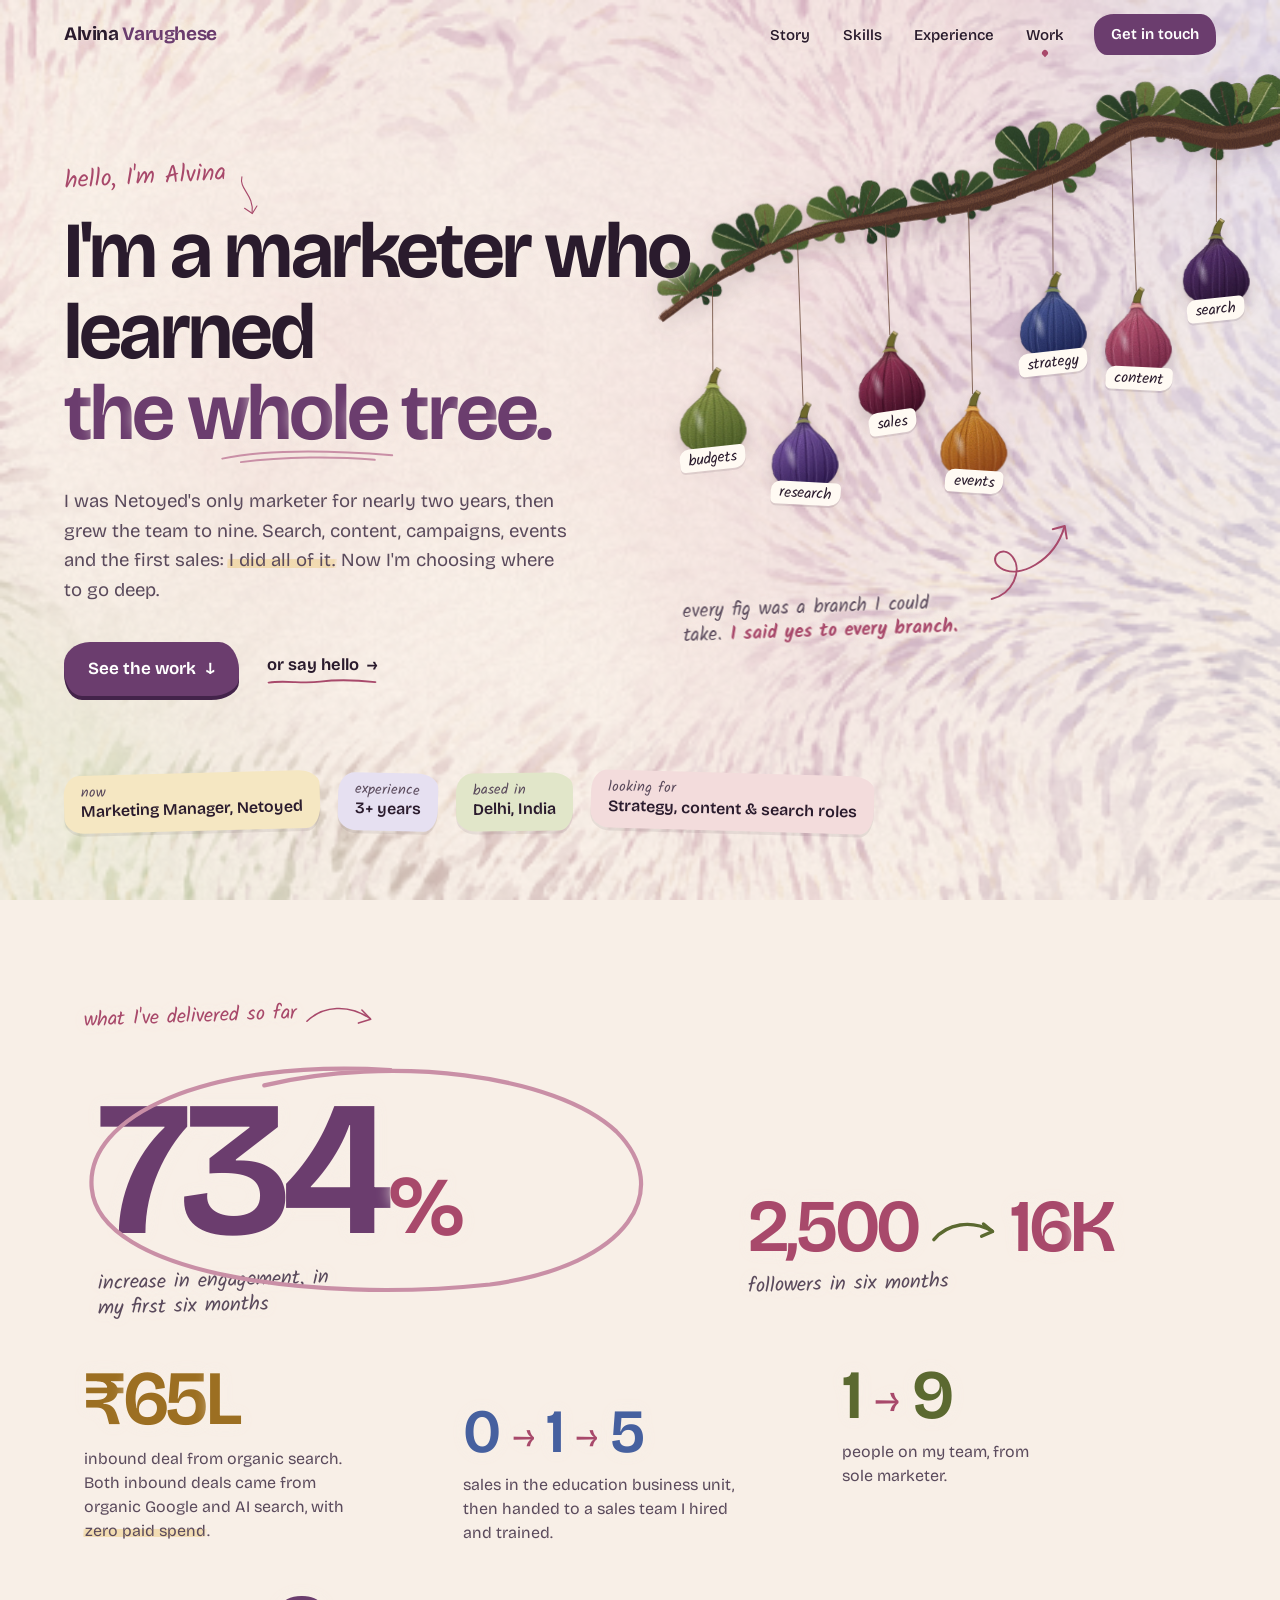
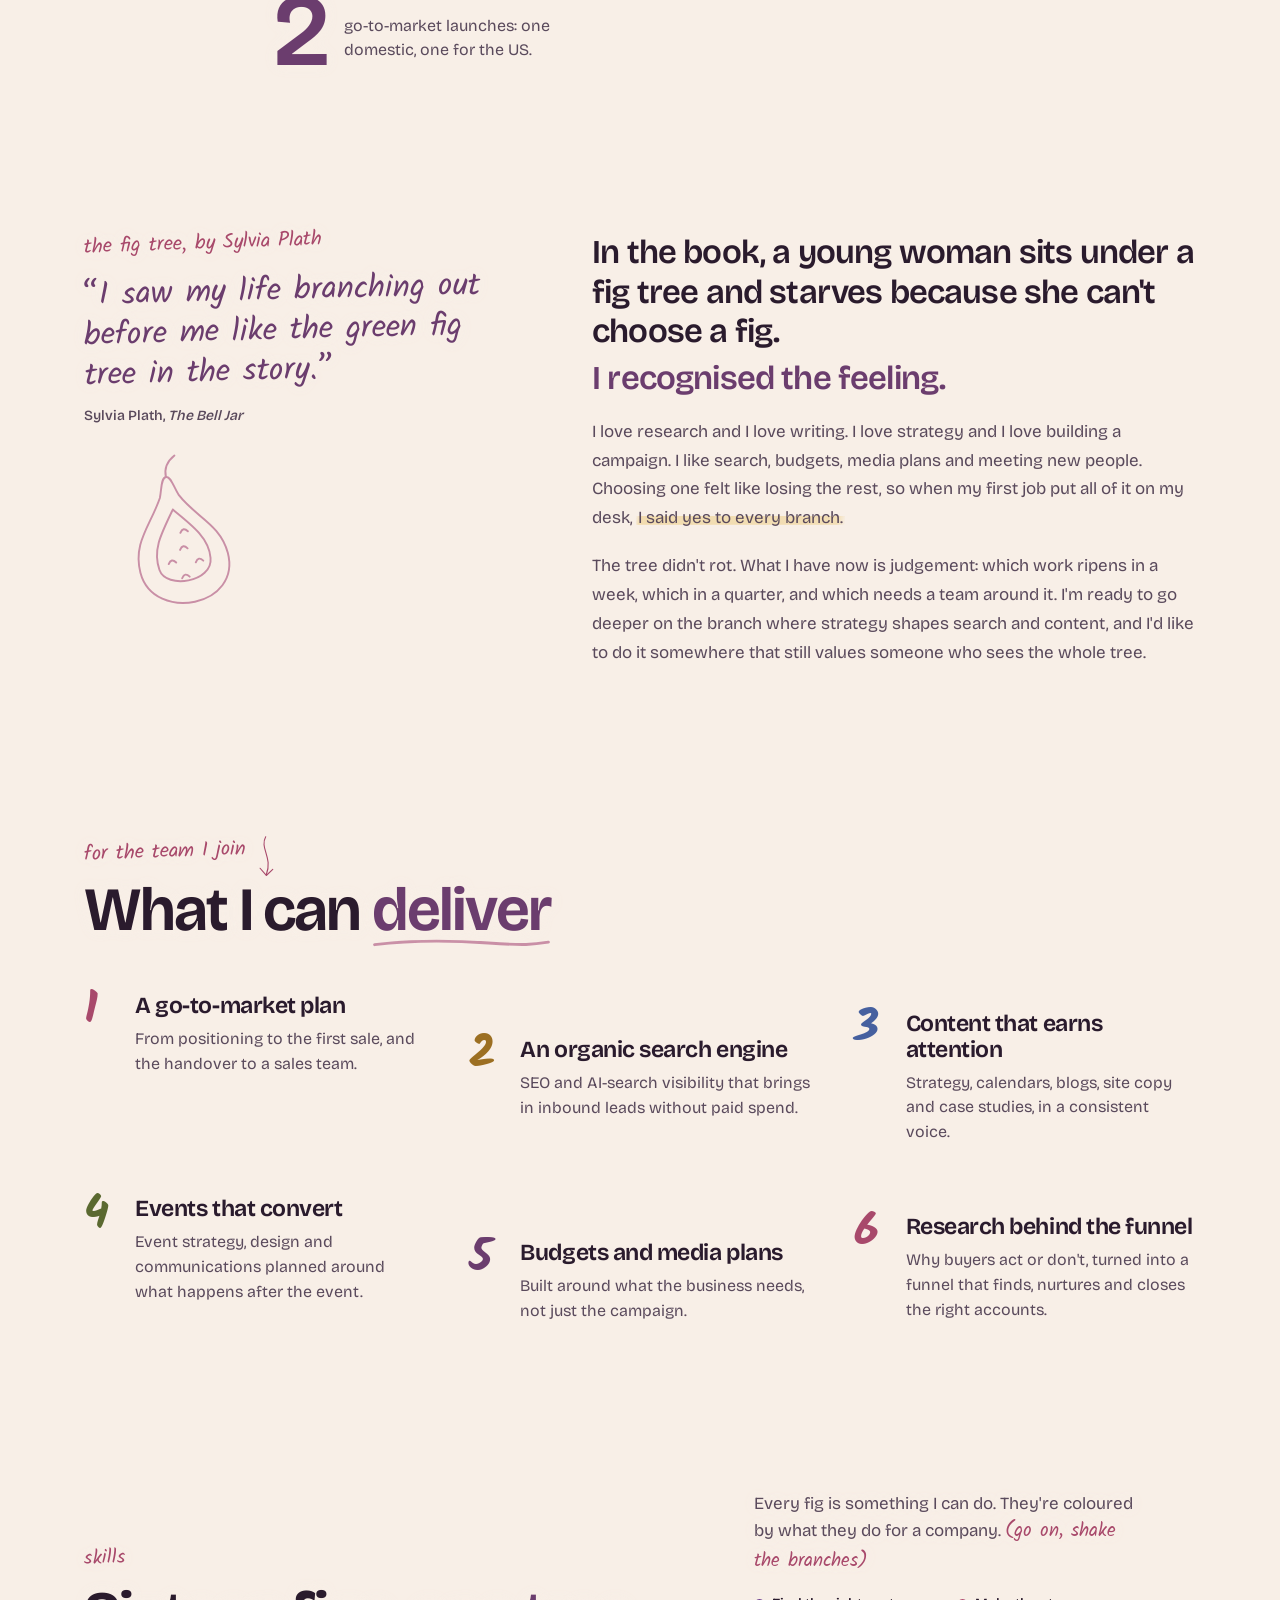
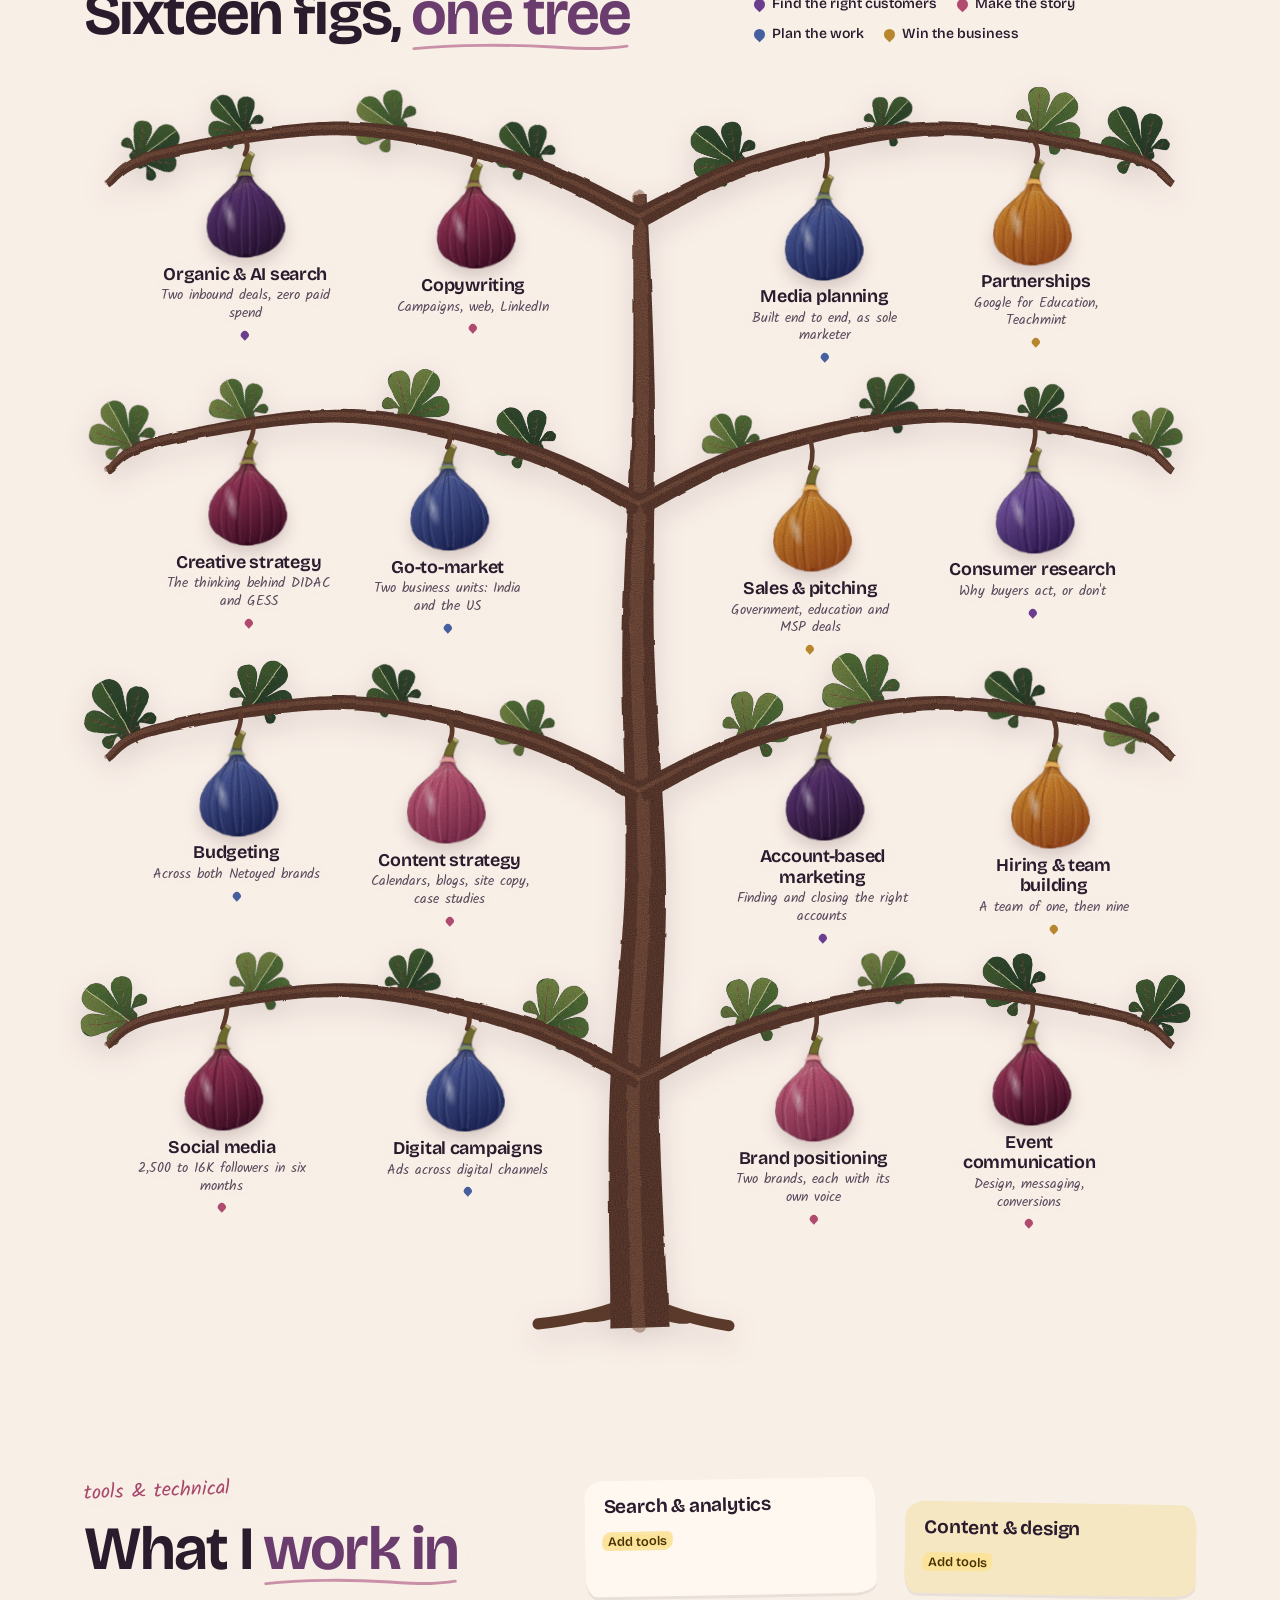
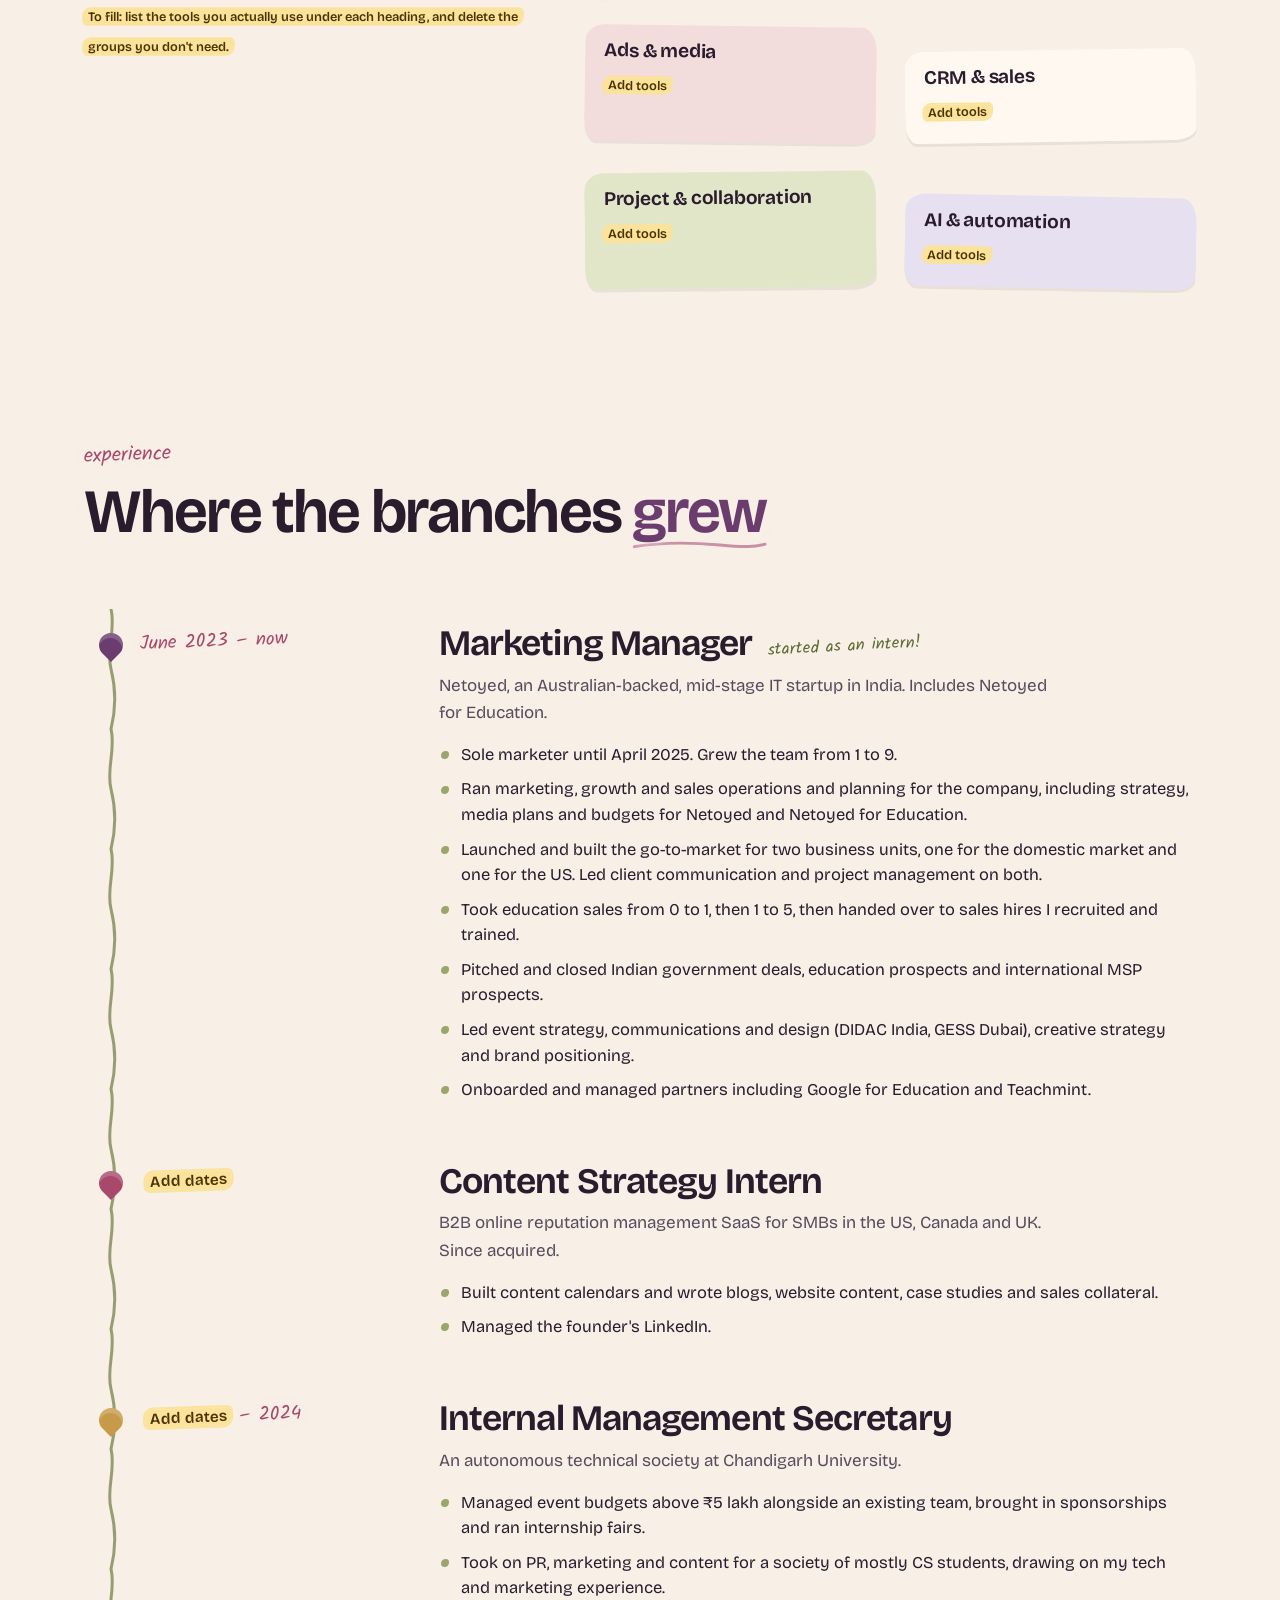
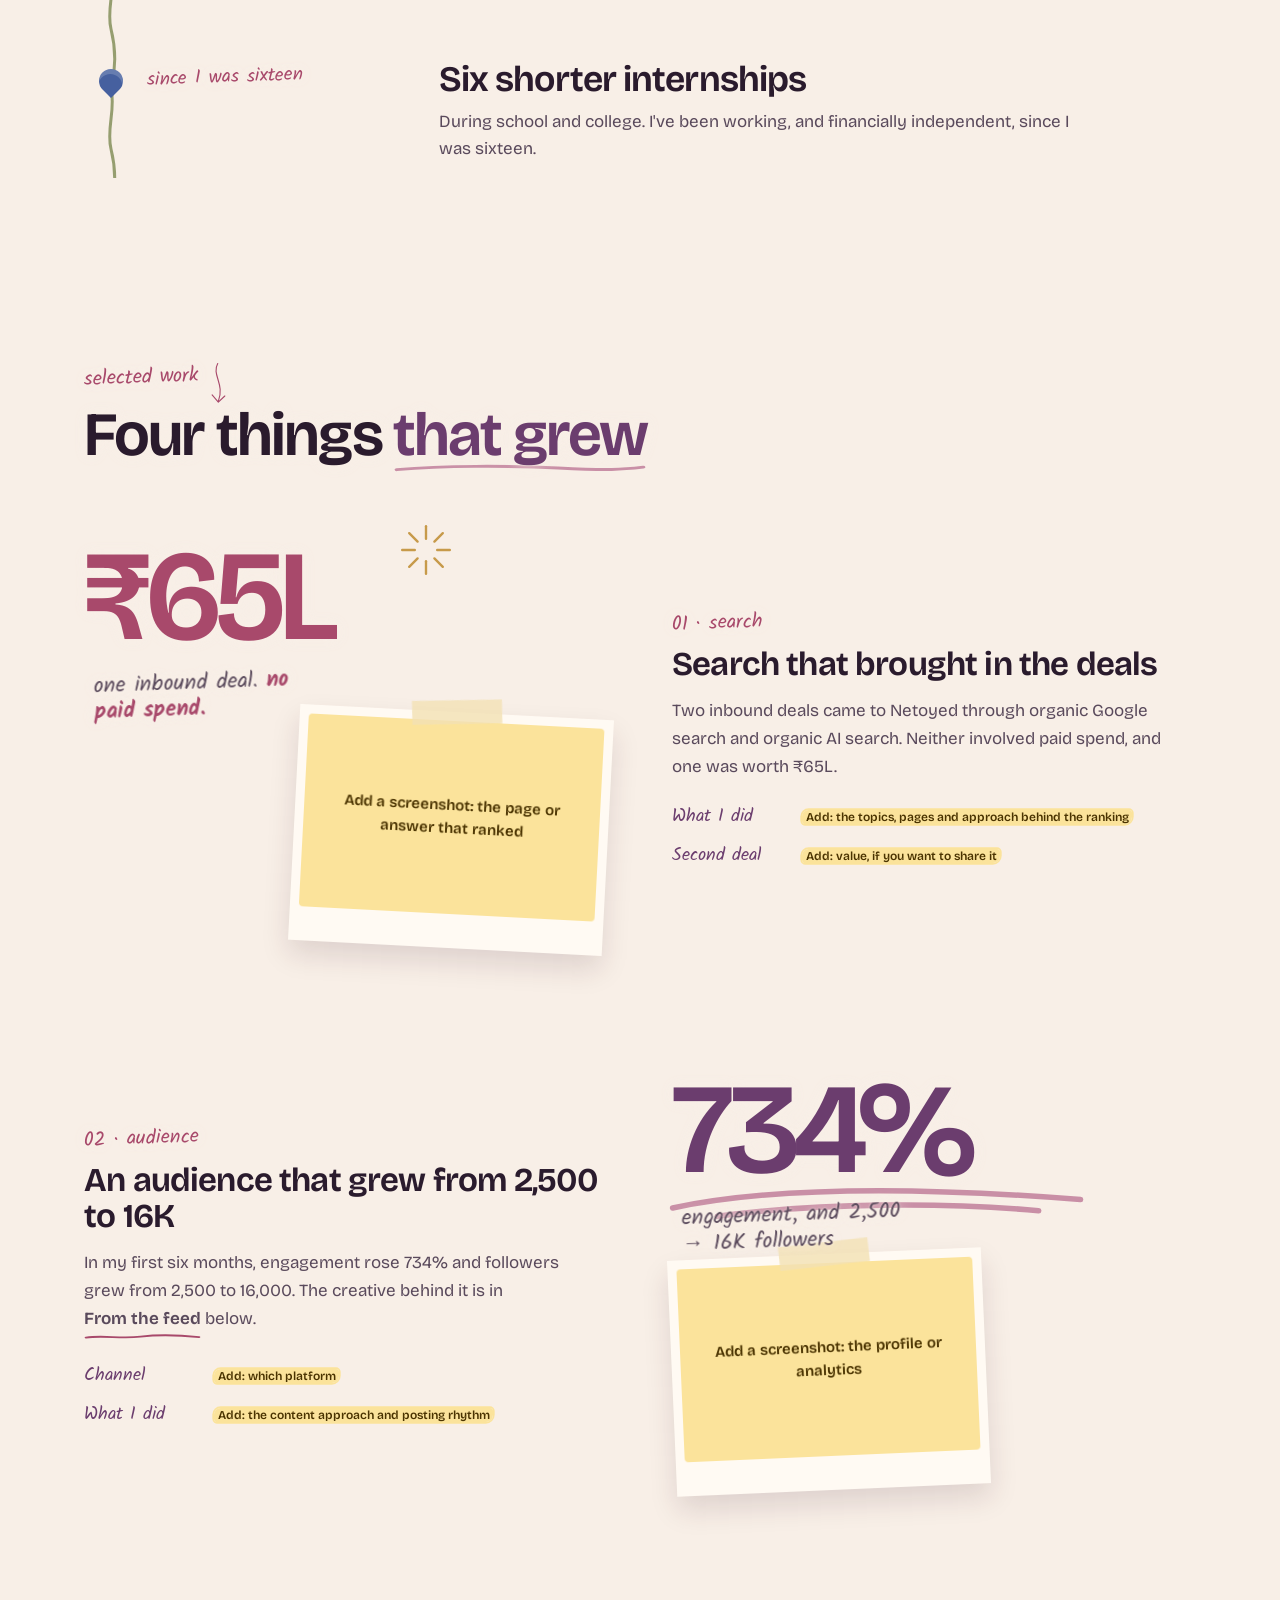
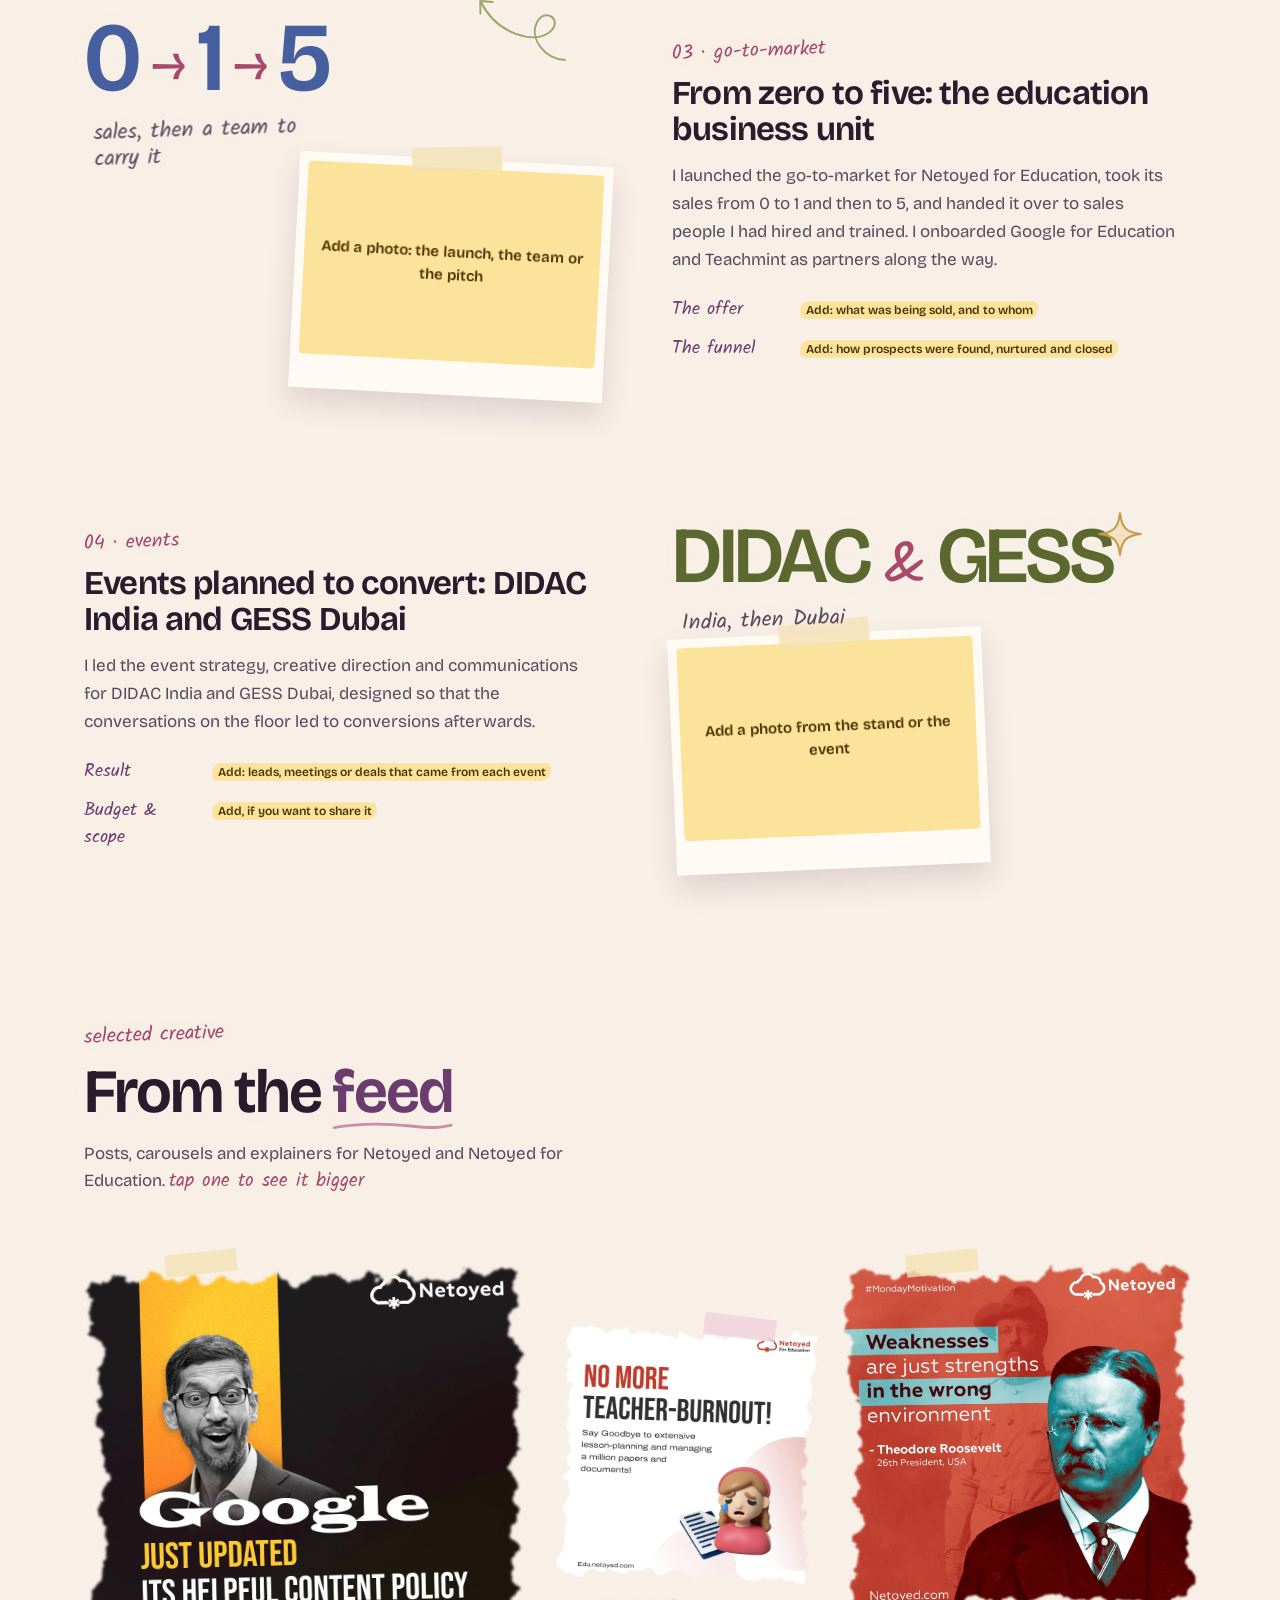
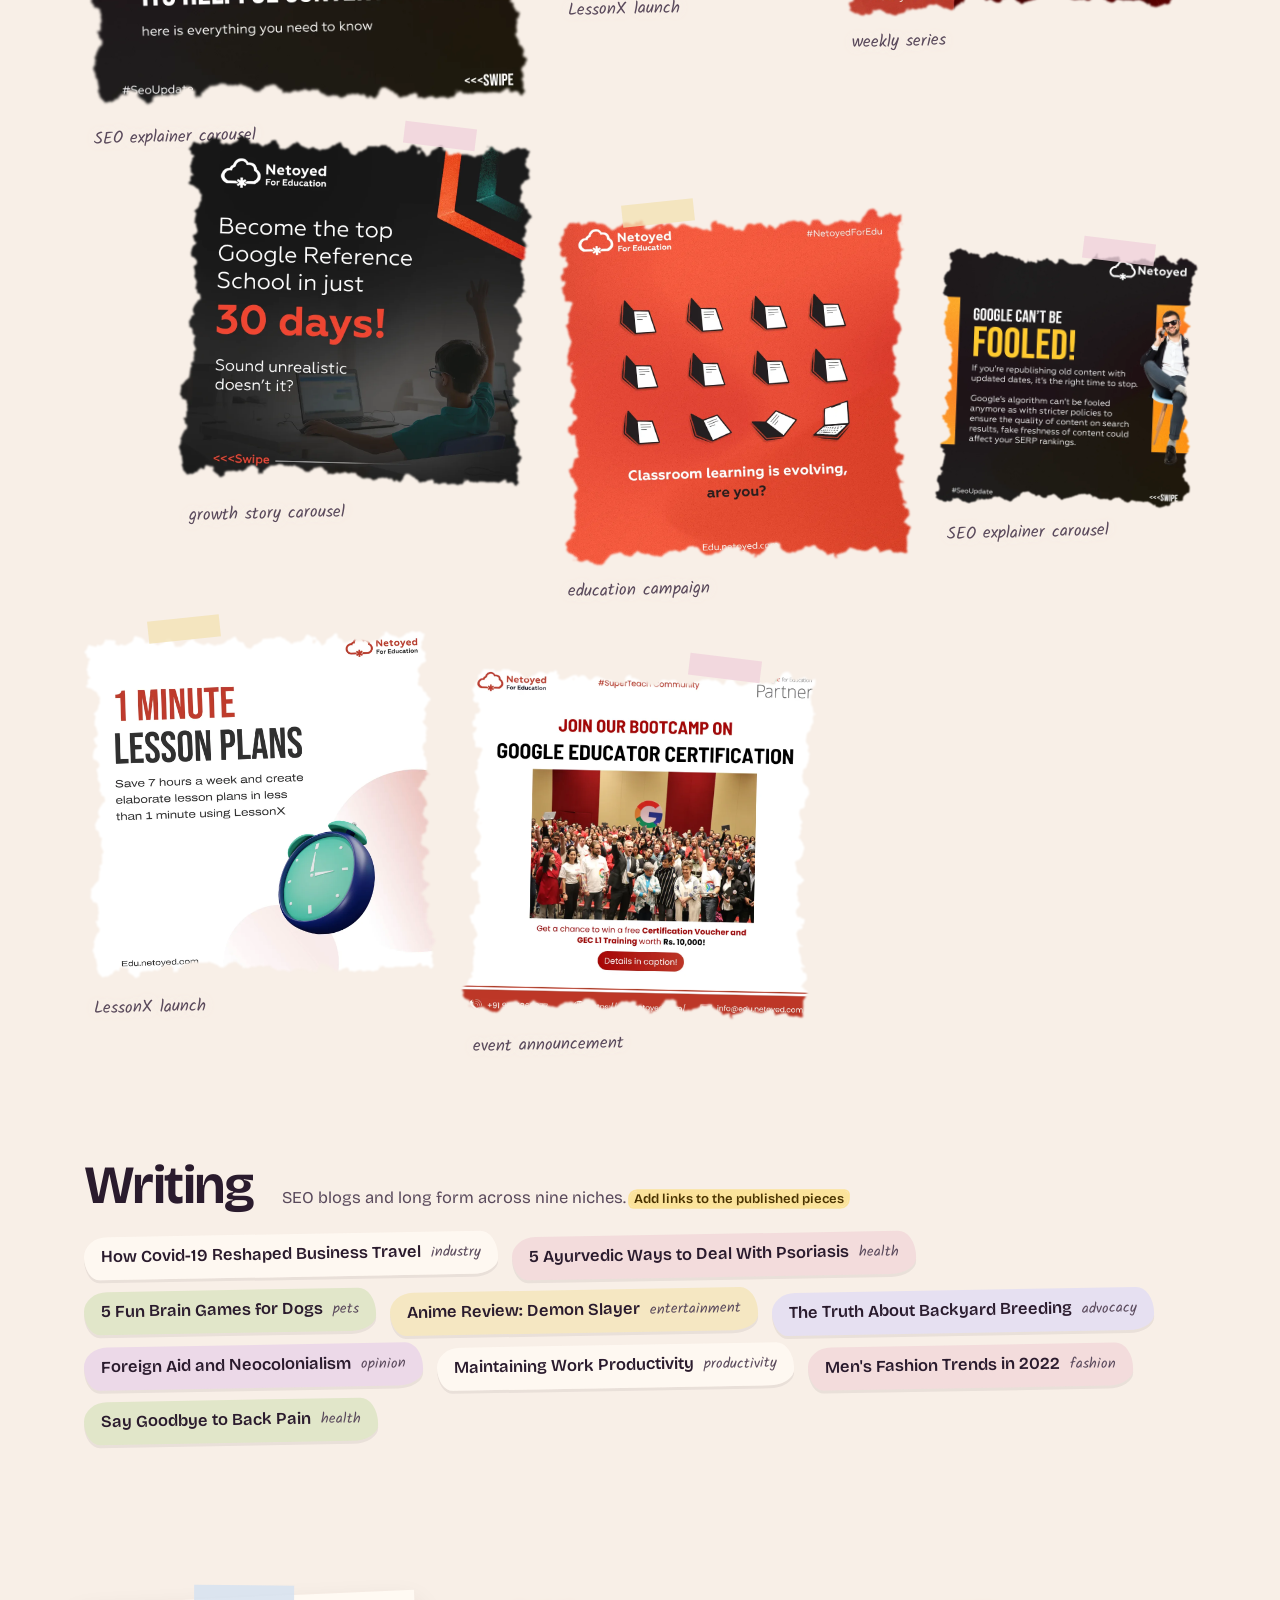
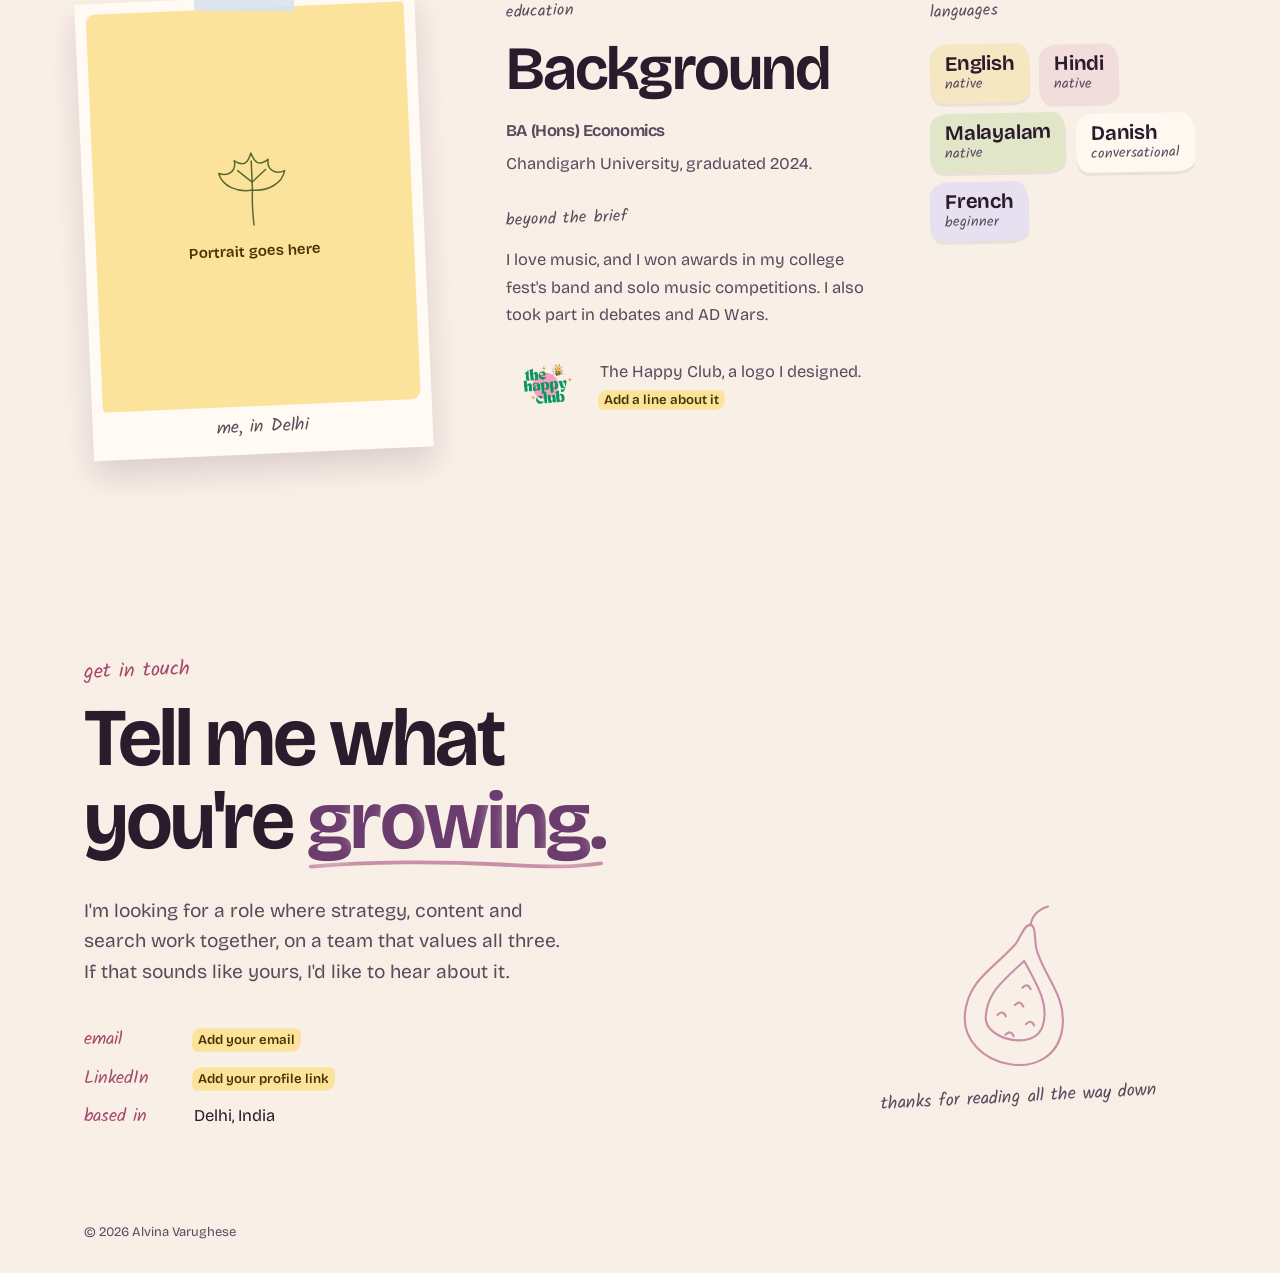
==== commit 28a94d91: "Calm the canvas into one slow, continuous painting One soft palette (paper, rose, sage, lavender) no" ====
--- a/index.html
+++ b/index.html
@@ -6,14 +6,13 @@
 <title>Alvina Varughese — Marketing Manager: strategy, content &amp; search</title>
 <meta name="description" content="Alvina Varughese is a marketing manager in Delhi who built the marketing, growth and first sales of two business units from scratch. SEO and AI search, content, go-to-market and events.">
 <meta name="author" content="Alvina Varughese">
-<meta name="theme-color" content="#fbdcd3">
+<meta name="theme-color" content="#f8efe7">
 <meta property="og:type" content="website">
 <meta property="og:title" content="Alvina Varughese — Marketing Manager: strategy, content &amp; search">
 <meta property="og:description" content="I'm a marketer who learned the whole tree. Now I'm choosing where to go deep.">
 <meta property="og:image" content="assets/art/fig-half.webp">
 <meta name="twitter:card" content="summary_large_image">
 <link rel="icon" href="favicon.svg" type="image/svg+xml">
-<link rel="preload" href="assets/fonts/shrikhand.woff2" as="font" type="font/woff2" crossorigin>
 <link rel="preload" href="assets/fonts/bricolage.woff2" as="font" type="font/woff2" crossorigin>
 <link rel="preload" href="assets/fonts/kalam-400.woff2" as="font" type="font/woff2" crossorigin>
 <link rel="stylesheet" href="assets/css/style.css">
@@ -41,14 +40,10 @@
 <main id="main">
 
 <!-- ═════════ HERO ═════════ -->
-<section class="hero" id="top" data-pal="hero">
+<section class="hero" id="top">
   <div class="hero__copy" data-calm>
     <p class="hello hand">hello, I'm Alvina <svg class="doodle doodle--arrow-down hello__arrow" viewBox="0 0 70 120" aria-hidden="true" focusable="false"><path pathLength="1" d="M34 4 C 16 34, 52 60, 32 106"/><path pathLength="1" d="M16 88 L32 108 L50 92"/></svg></p>
-    <h1 class="hero__title">
-      <span class="t-poster">I'm a marketer</span>
-      <span class="t-hand">who learned</span>
-      <span class="t-fat wobble">the whole tree.</span>
-    </h1>
+    <h1 class="hero__title">I'm a marketer who learned <span class="hero__accent"><span class="wobble">the whole tree.</span><svg class="doodle doodle--swash hero__swash" viewBox="0 0 300 30" aria-hidden="true" focusable="false"><path pathLength="1" d="M4 20 C 70 6, 170 4, 296 14"/><path pathLength="1" d="M36 26 C 110 16, 200 16, 266 22"/></svg></span></h1>
     <p class="hero__sub">I was Netoyed's only marketer for nearly two years, then grew the team to nine. Search, content, campaigns, events and the first sales: <mark class="hl">I did all of it.</mark> Now I'm choosing where to go deep.</p>
     <p class="hero__links"><a href="#work" class="btn magnet">See the work <span aria-hidden="true">↓</span></a><a href="#contact" class="link">or say hello <span aria-hidden="true">→</span></a></p>
   </div>
@@ -63,34 +58,33 @@
 </section>
 
 <!-- ═════════ DELIVERED ═════════ -->
-<section class="delivered" data-pal="moss" aria-labelledby="h-delivered">
-  <span class="ghost" aria-hidden="true">results</span>
+<section class="delivered" aria-labelledby="h-delivered">
   <div class="wrap">
     <h2 class="kicker hand" id="h-delivered">what I've delivered so far <svg class="doodle doodle--arrow kicker__arrow" viewBox="0 0 140 70" aria-hidden="true" focusable="false"><path pathLength="1" d="M6 52 C 34 18, 84 10, 128 34"/><path pathLength="1" d="M110 19 L129 35 L106 45"/></svg></h2>
     <div class="stats">
-      <div class="stat stat--734" data-calm data-ripple>
-        <p class="stat__n t-fat"><span data-count="734">734</span><small>%</small></p>
+      <div class="stat stat--734" data-calm>
+        <p class="stat__n"><span data-count="734">734</span><small>%</small></p>
         <p class="stat__note hand">increase in engagement, in my first six months</p>
         <svg class="doodle doodle--circle stat__circle" viewBox="0 0 320 140" aria-hidden="true" focusable="false"><path pathLength="1" d="M170 10 C 74 4, 10 34, 14 72 C 18 116, 128 132, 222 122 C 296 112, 318 72, 288 42 C 256 12, 170 2, 104 18"/></svg>
       </div>
-      <div class="stat stat--fol" data-calm data-ripple>
-        <p class="stat__n t-poster">2,500 <span class="stat__to" aria-hidden="true"><svg class="doodle doodle--arrow " viewBox="0 0 140 70" aria-hidden="true" focusable="false"><path pathLength="1" d="M6 52 C 34 18, 84 10, 128 34"/><path pathLength="1" d="M110 19 L129 35 L106 45"/></svg></span><span class="sr">to</span> <span data-count="16">16</span>K</p>
+      <div class="stat stat--fol" data-calm>
+        <p class="stat__n">2,500 <span class="stat__to" aria-hidden="true"><svg class="doodle doodle--arrow " viewBox="0 0 140 70" aria-hidden="true" focusable="false"><path pathLength="1" d="M6 52 C 34 18, 84 10, 128 34"/><path pathLength="1" d="M110 19 L129 35 L106 45"/></svg></span><span class="sr">to</span> <span data-count="16">16</span>K</p>
         <p class="stat__note hand">followers in six months</p>
       </div>
-      <div class="stat stat--65" data-calm data-ripple>
-        <p class="stat__n t-fat">₹<span data-count="65">65</span>L</p>
+      <div class="stat stat--65" data-calm>
+        <p class="stat__n">₹<span data-count="65">65</span>L</p>
         <p class="stat__t">inbound deal from organic search. Both inbound deals came from organic Google and AI search, with <mark class="hl">zero paid spend</mark>.</p>
       </div>
       <div class="stat stat--sales" data-calm>
-        <p class="stat__n t-poster">0 <i>→</i> 1 <i>→</i> 5</p>
+        <p class="stat__n">0 <i>→</i> 1 <i>→</i> 5</p>
         <p class="stat__t">sales in the education business unit, then handed to a sales team I hired and trained.</p>
       </div>
       <div class="stat stat--team" data-calm>
-        <p class="stat__n t-poster">1 <i>→</i> 9</p>
+        <p class="stat__n">1 <i>→</i> 9</p>
         <p class="stat__t">people on my team, from sole marketer.</p>
       </div>
       <div class="stat stat--gtm" data-calm>
-        <p class="stat__n t-fat">2</p>
+        <p class="stat__n">2</p>
         <p class="stat__t">go-to-market launches: one domestic, one for the US.</p>
       </div>
     </div>
@@ -98,7 +92,7 @@
 </section>
 
 <!-- ═════════ STORY ═════════ -->
-<section class="story" id="story" data-pal="lilac">
+<section class="story" id="story">
   <div class="wrap story__grid">
     <aside class="story__quote" data-calm>
       <p class="kicker hand">the fig tree, by Sylvia Plath</p>
@@ -109,7 +103,7 @@
       <svg class="doodle doodle--fig story__fig" viewBox="0 0 200 250" aria-hidden="true" focusable="false"><path pathLength="1" d="M100 34 C 92 34, 90 50, 84 64 C 60 104, 28 124, 30 172 C 32 214, 70 234, 104 234 C 140 234, 172 212, 170 170 C 168 124, 132 104, 114 66 C 108 50, 108 34, 100 34 Z"/><path pathLength="1" d="M100 34 C 100 20, 108 10, 120 4"/><path pathLength="1" d="M100 86 C 72 122, 56 142, 60 174 C 64 206, 138 210, 142 172 C 146 142, 126 118, 100 86"/><path pathLength="1" d="M76 168 q6 -9 12 0"/><path pathLength="1" d="M98 150 q6 -9 12 0"/><path pathLength="1" d="M118 174 q6 -9 12 0"/><path pathLength="1" d="M92 194 q6 -9 12 0"/><path pathLength="1" d="M104 124 q6 -9 12 0"/></svg>
     </aside>
     <div class="story__text" data-calm>
-      <p class="lede">In the book, a young woman sits under a fig tree and starves because she can't choose a fig. <span class="t-fat">I recognised the feeling.</span></p>
+      <p class="lede">In the book, a young woman sits under a fig tree and starves because she can't choose a fig. <span class="accent">I recognised the feeling.</span></p>
       <p>I love research and I love writing. I love strategy and I love building a campaign. I like search, budgets, media plans and meeting new people. Choosing one felt like losing the rest, so when my first job put all of it on my desk, <mark class="hl">I said yes to every branch.</mark></p>
       <p>The tree didn't rot. What I have now is judgement: which work ripens in a week, which in a quarter, and which needs a team around it. I'm ready to go deeper on the branch where strategy shapes search and content, and I'd like to do it somewhere that still values someone who sees the whole tree.</p>
     </div>
@@ -117,11 +111,11 @@
 </section>
 
 <!-- ═════════ WHAT I CAN DELIVER ═════════ -->
-<section class="deliver" data-pal="peach" aria-labelledby="h-deliver">
+<section class="deliver" aria-labelledby="h-deliver">
   <div class="wrap">
     <div class="deliver__head" data-calm>
       <p class="kicker hand">for the team I join <svg class="doodle doodle--arrow-down kicker__down" viewBox="0 0 70 120" aria-hidden="true" focusable="false"><path pathLength="1" d="M34 4 C 16 34, 52 60, 32 106"/><path pathLength="1" d="M16 88 L32 108 L50 92"/></svg></p>
-      <h2 id="h-deliver" class="t-poster big">What I can deliver</h2>
+      <h2 id="h-deliver" class="h2">What I can <em>deliver</em></h2>
     </div>
     <ol class="deliver__list">
       <li data-calm><b>A go-to-market plan</b><span>From positioning to the first sale, and the handover to a sales team.</span></li>
@@ -135,12 +129,12 @@
 </section>
 
 <!-- ═════════ SKILLS TREE ═════════ -->
-<section class="skills dark" id="skills" data-pal="night" aria-labelledby="h-skills">
+<section class="skills" id="skills" aria-labelledby="h-skills">
   <div class="wrap">
     <div class="skills__head" data-calm>
       <div>
         <p class="kicker hand">skills</p>
-        <h2 id="h-skills" class="t-fat wobble big">Sixteen figs, one tree</h2>
+        <h2 id="h-skills" class="h2">Sixteen figs, <em>one tree</em></h2>
       </div>
       <div>
         <p>Every fig is something I can do. They're coloured by what they do for a company. <span class="hand">(go on, shake the branches)</span></p>
@@ -157,11 +151,11 @@
 </section>
 
 <!-- ═════════ TOOLS ═════════ -->
-<section class="tools" id="tools" data-pal="sun" aria-labelledby="h-tools">
+<section class="tools" id="tools" aria-labelledby="h-tools">
   <div class="wrap tools__grid">
     <div data-calm>
       <p class="kicker hand">tools &amp; technical</p>
-      <h2 id="h-tools" class="t-poster big">What I work in</h2>
+      <h2 id="h-tools" class="h2">What I <em>work in</em></h2>
       <p class="tools__note"><mark class="todo">To fill: list the tools you actually use under each heading, and delete the groups you don't need.</mark></p>
     </div>
     <div class="tools__groups">
@@ -176,18 +170,17 @@
 </section>
 
 <!-- ═════════ EXPERIENCE ═════════ -->
-<section class="exp" id="experience" data-pal="mint" aria-labelledby="h-exp">
-  <span class="ghost ghost--r" aria-hidden="true">grew</span>
+<section class="exp" id="experience" aria-labelledby="h-exp">
   <div class="wrap">
     <div class="exp__head" data-calm>
       <p class="kicker hand">experience</p>
-      <h2 id="h-exp" class="t-fat wobble big">Where the branches grew</h2>
+      <h2 id="h-exp" class="h2">Where the branches <em>grew</em></h2>
     </div>
     <ol class="timeline">
       <li class="role" data-calm>
         <p class="role__when hand">June 2023 – now</p>
         <div class="role__body">
-          <h3><span class="t-poster">Marketing Manager</span> <span class="role__note hand">started as an intern!</span></h3>
+          <h3><span>Marketing Manager</span> <span class="role__note hand">started as an intern!</span></h3>
           <p class="role__org">Netoyed, an Australian-backed, mid-stage IT startup in India. Includes Netoyed for Education.</p>
           <ul>
             <li>Sole marketer until April 2025. Grew the team from 1 to 9.</li>
@@ -203,7 +196,7 @@
       <li class="role" data-calm>
         <p class="role__when hand"><mark class="todo">Add dates</mark></p>
         <div class="role__body">
-          <h3><span class="t-poster">Content Strategy Intern</span></h3>
+          <h3><span>Content Strategy Intern</span></h3>
           <p class="role__org">B2B online reputation management SaaS for SMBs in the US, Canada and UK. Since acquired.</p>
           <ul>
             <li>Built content calendars and wrote blogs, website content, case studies and sales collateral.</li>
@@ -214,7 +207,7 @@
       <li class="role" data-calm>
         <p class="role__when hand"><mark class="todo">Add dates</mark> – 2024</p>
         <div class="role__body">
-          <h3><span class="t-poster">Internal Management Secretary</span></h3>
+          <h3><span>Internal Management Secretary</span></h3>
           <p class="role__org">An autonomous technical society at Chandigarh University.</p>
           <ul>
             <li>Managed event budgets above ₹5 lakh alongside an existing team, brought in sponsorships and ran internship fairs.</li>
@@ -225,7 +218,7 @@
       <li class="role role--quiet" data-calm>
         <p class="role__when hand">since I was sixteen</p>
         <div class="role__body">
-          <h3><span class="t-poster">Six shorter internships</span></h3>
+          <h3><span>Six shorter internships</span></h3>
           <p class="role__org">During school and college. I've been working, and financially independent, since I was sixteen.</p>
         </div>
       </li>
@@ -234,16 +227,16 @@
 </section>
 
 <!-- ═════════ CASE STUDIES ═════════ -->
-<section class="work" id="work" data-pal="coral" aria-labelledby="h-work">
+<section class="work" id="work" aria-labelledby="h-work">
   <div class="wrap">
     <div class="work__head" data-calm>
       <p class="kicker hand">selected work <svg class="doodle doodle--arrow-down kicker__down" viewBox="0 0 70 120" aria-hidden="true" focusable="false"><path pathLength="1" d="M34 4 C 16 34, 52 60, 32 106"/><path pathLength="1" d="M16 88 L32 108 L50 92"/></svg></p>
-      <h2 id="h-work" class="t-poster big">Four things that grew</h2>
+      <h2 id="h-work" class="h2">Four things <em>that grew</em></h2>
     </div>
 
     <article class="case case--1">
-      <div class="case__visual" data-ripple>
-        <p class="case__big t-fat">₹65L</p>
+      <div class="case__visual">
+        <p class="case__big">₹65L</p>
         <p class="case__scrawl hand">one inbound deal. <b>no paid spend.</b></p>
         <svg class="doodle doodle--burst case__burst" viewBox="0 0 80 80" aria-hidden="true" focusable="false"><path pathLength="1" d="M40 6 L40 24"/><path pathLength="1" d="M40 56 L40 74"/><path pathLength="1" d="M6 40 L24 40"/><path pathLength="1" d="M56 40 L74 40"/><path pathLength="1" d="M16 16 L28 28"/><path pathLength="1" d="M52 52 L64 64"/><path pathLength="1" d="M64 16 L52 28"/><path pathLength="1" d="M16 64 L28 52"/></svg>
         <figure class="case__shot"><mark class="todo todo--block">Add a screenshot: the page or answer that ranked</mark></figure>
@@ -260,8 +253,8 @@
     </article>
 
     <article class="case case--2">
-      <div class="case__visual" data-ripple>
-        <p class="case__big t-fat">734%</p>
+      <div class="case__visual">
+        <p class="case__big">734%</p>
         <p class="case__scrawl hand">engagement, and 2,500 → 16K followers</p>
         <svg class="doodle doodle--swash case__swash" viewBox="0 0 300 30" aria-hidden="true" focusable="false"><path pathLength="1" d="M4 20 C 70 6, 170 4, 296 14"/><path pathLength="1" d="M36 26 C 110 16, 200 16, 266 22"/></svg>
         <figure class="case__shot"><mark class="todo todo--block">Add a screenshot: the profile or analytics</mark></figure>
@@ -278,8 +271,8 @@
     </article>
 
     <article class="case case--3">
-      <div class="case__visual" data-ripple>
-        <p class="case__big t-poster">0 <i>→</i> 1 <i>→</i> 5</p>
+      <div class="case__visual">
+        <p class="case__big">0 <i>→</i> 1 <i>→</i> 5</p>
         <p class="case__scrawl hand">sales, then a team to carry it</p>
         <svg class="doodle doodle--arrow-loop case__loop" viewBox="0 0 170 110" aria-hidden="true" focusable="false"><path pathLength="1" d="M8 90 C 40 96, 70 70, 64 44 C 58 18, 26 30, 40 52 C 58 80, 120 76, 156 34"/><path pathLength="1" d="M138 30 L157 33 L152 52"/></svg>
         <figure class="case__shot"><mark class="todo todo--block">Add a photo: the launch, the team or the pitch</mark></figure>
@@ -296,8 +289,8 @@
     </article>
 
     <article class="case case--4">
-      <div class="case__visual" data-ripple>
-        <p class="case__big t-fat">DIDAC <span>&amp;</span> GESS</p>
+      <div class="case__visual">
+        <p class="case__big">DIDAC <span>&amp;</span> GESS</p>
         <p class="case__scrawl hand">India, then Dubai</p>
         <svg class="doodle doodle--star case__star" viewBox="0 0 60 60" aria-hidden="true" focusable="false"><path pathLength="1" d="M30 4 C 32 22, 38 28, 56 30 C 38 32, 32 38, 30 56 C 28 38, 22 32, 4 30 C 22 28, 28 22, 30 4 Z"/></svg>
         <figure class="case__shot"><mark class="todo todo--block">Add a photo from the stand or the event</mark></figure>
@@ -316,28 +309,27 @@
 </section>
 
 <!-- ═════════ ARCHIVE ═════════ -->
-<section class="archive" id="archive" data-pal="sky" aria-labelledby="h-archive">
-  <span class="ghost" aria-hidden="true">feed</span>
+<section class="archive" id="archive" aria-labelledby="h-archive">
   <div class="wrap">
     <div class="archive__head" data-calm>
       <p class="kicker hand">selected creative</p>
-      <h2 id="h-archive" class="t-fat wobble big">From the feed</h2>
+      <h2 id="h-archive" class="h2">From the <em>feed</em></h2>
       <p class="archive__lede">Posts, carousels and explainers for Netoyed and Netoyed for Education. <span class="hand">tap one to see it bigger</span></p>
     </div>
     <div class="shelf">
-      <figure class="s s--a" data-ripple><img src="assets/img/seo-1.webp" data-zoom data-cap="Netoyed: Google updated its helpful content policy" alt="Netoyed SEO explainer carousel, first slide" width="1080" height="1080" loading="lazy"><figcaption class="hand">SEO explainer carousel</figcaption></figure>
+      <figure class="s s--a"><img src="assets/img/seo-1.webp" data-zoom data-cap="Netoyed: Google updated its helpful content policy" alt="Netoyed SEO explainer carousel, first slide" width="1080" height="1080" loading="lazy"><figcaption class="hand">SEO explainer carousel</figcaption></figure>
       <figure class="s s--b"><img src="assets/img/lessonx-2.webp" data-zoom data-cap="Netoyed for Education: LessonX launch carousel" alt="LessonX launch carousel: no more teacher burnout" width="1300" height="1300" loading="lazy"><figcaption class="hand">LessonX launch</figcaption></figure>
-      <figure class="s s--c" data-ripple><img src="assets/img/edu-motivation.webp" data-zoom data-cap="Netoyed for Education: Monday motivation" alt="Netoyed for Education Monday motivation post" width="1080" height="1080" loading="lazy"><figcaption class="hand">weekly series</figcaption></figure>
+      <figure class="s s--c"><img src="assets/img/edu-motivation.webp" data-zoom data-cap="Netoyed for Education: Monday motivation" alt="Netoyed for Education Monday motivation post" width="1080" height="1080" loading="lazy"><figcaption class="hand">weekly series</figcaption></figure>
       <figure class="s s--d"><img src="assets/img/growth-1.webp" data-zoom data-cap="Netoyed for Education: growth story carousel" alt="Growth story carousel: become the top Google Reference School in 30 days" width="1080" height="1080" loading="lazy"><figcaption class="hand">growth story carousel</figcaption></figure>
-      <figure class="s s--e" data-ripple><img src="assets/img/edu-classroom.webp" data-zoom data-cap="Netoyed for Education: classroom learning is evolving" alt="Netoyed for Education classroom learning post" width="1080" height="1080" loading="lazy"><figcaption class="hand">education campaign</figcaption></figure>
+      <figure class="s s--e"><img src="assets/img/edu-classroom.webp" data-zoom data-cap="Netoyed for Education: classroom learning is evolving" alt="Netoyed for Education classroom learning post" width="1080" height="1080" loading="lazy"><figcaption class="hand">education campaign</figcaption></figure>
       <figure class="s s--f"><img src="assets/img/seo-4.webp" data-zoom data-cap="Netoyed: SEO explainer carousel" alt="Netoyed SEO explainer carousel slide about content quality" width="1080" height="1080" loading="lazy"><figcaption class="hand">SEO explainer carousel</figcaption></figure>
-      <figure class="s s--g" data-ripple><img src="assets/img/lessonx-3.webp" data-zoom data-cap="Netoyed for Education: LessonX one-minute lesson plans" alt="LessonX carousel: one minute lesson plans" width="1300" height="1300" loading="lazy"><figcaption class="hand">LessonX launch</figcaption></figure>
+      <figure class="s s--g"><img src="assets/img/lessonx-3.webp" data-zoom data-cap="Netoyed for Education: LessonX one-minute lesson plans" alt="LessonX carousel: one minute lesson plans" width="1300" height="1300" loading="lazy"><figcaption class="hand">LessonX launch</figcaption></figure>
       <figure class="s s--h"><img src="assets/img/edu-bootcamp.webp" data-zoom data-cap="Netoyed for Education: Google Educator Certification bootcamp" alt="Google Educator Certification bootcamp announcement" width="1080" height="1080" loading="lazy"><figcaption class="hand">event announcement</figcaption></figure>
     </div>
 
     <div class="writing" data-calm>
       <div class="writing__head">
-        <h3 class="t-poster">Writing</h3>
+        <h3>Writing</h3>
         <p>SEO blogs and long form across nine niches. <mark class="todo">Add links to the published pieces</mark></p>
       </div>
       <ul class="pills">
@@ -356,9 +348,9 @@
 </section>
 
 <!-- ═════════ BACKGROUND ═════════ -->
-<section class="about" id="about" data-pal="orchid" aria-labelledby="h-about">
+<section class="about" id="about" aria-labelledby="h-about">
   <div class="wrap about__grid">
-    <figure class="portrait" data-ripple>
+    <figure class="portrait">
       <!-- Replace this block with: <img src="assets/img/portrait.webp" alt="Portrait of Alvina Varughese"> -->
       <div class="portrait__todo todo todo--block"><svg class="doodle doodle--leaf portrait__leaf" viewBox="0 0 160 160" aria-hidden="true" focusable="false"><path pathLength="1" d="M80 150 C 78 120, 78 100, 80 80"/><path pathLength="1" d="M80 80 C 50 84, 20 70, 14 44 C 34 52, 50 40, 46 20 C 66 34, 74 24, 80 6 C 86 24, 94 34, 114 20 C 110 40, 126 52, 146 44 C 140 70, 110 84, 80 80 Z"/><path pathLength="1" d="M80 80 L80 22"/><path pathLength="1" d="M80 64 L52 40"/><path pathLength="1" d="M80 64 L108 40"/></svg><span>Portrait goes here</span></div>
       <figcaption class="hand">me, in Delhi</figcaption>
@@ -366,8 +358,8 @@
     <div class="about__cols">
       <div data-calm>
         <p class="kicker hand">education</p>
-        <h2 id="h-about" class="t-poster big">Background</h2>
-        <p class="about__big t-fat">BA (Hons) Economics</p>
+        <h2 id="h-about" class="h2">Background</h2>
+        <p class="about__big">BA (Hons) Economics</p>
         <p>Chandigarh University, graduated 2024.</p>
         <p class="kicker hand kicker--sp">beyond the brief</p>
         <p>I love music, and I won awards in my college fest's band and solo music competitions. I also took part in debates and AD Wars.</p>
@@ -390,11 +382,11 @@
 </main>
 
 <!-- ═════════ CONTACT ═════════ -->
-<footer class="contact dark" id="contact" data-pal="dusk">
+<footer class="contact" id="contact">
   <div class="wrap contact__grid">
     <div data-calm>
       <p class="kicker hand">get in touch</p>
-      <h2 class="t-fat wobble contact__title" data-ripple>Tell me what you're growing.</h2>
+      <h2 class="h2 contact__title">Tell me what you're <em class="wobble">growing.</em></h2>
       <p class="contact__lede">I'm looking for a role where strategy, content and search work together, on a team that values all three. If that sounds like yours, I'd like to hear about it.</p>
       <ul class="contact__list">
         <li><span class="hand">email</span><mark class="todo">Add your email</mark></li>
@@ -402,7 +394,7 @@
         <li><span class="hand">based in</span>Delhi, India</li>
       </ul>
     </div>
-    <p class="contact__splash hand" aria-hidden="true">click anywhere.<br>make a ripple. <svg class="doodle doodle--heart contact__heart" viewBox="0 0 80 70" aria-hidden="true" focusable="false"><path pathLength="1" d="M40 64 C 10 44, 2 26, 12 14 C 22 2, 38 8, 40 22 C 42 8, 58 2, 68 14 C 78 26, 70 44, 40 64 Z"/></svg></p>
+    <div class="contact__art" aria-hidden="true"><svg class="doodle doodle--fig contact__fig" viewBox="0 0 200 250" aria-hidden="true" focusable="false"><path pathLength="1" d="M100 34 C 92 34, 90 50, 84 64 C 60 104, 28 124, 30 172 C 32 214, 70 234, 104 234 C 140 234, 172 212, 170 170 C 168 124, 132 104, 114 66 C 108 50, 108 34, 100 34 Z"/><path pathLength="1" d="M100 34 C 100 20, 108 10, 120 4"/><path pathLength="1" d="M100 86 C 72 122, 56 142, 60 174 C 64 206, 138 210, 142 172 C 146 142, 126 118, 100 86"/><path pathLength="1" d="M76 168 q6 -9 12 0"/><path pathLength="1" d="M98 150 q6 -9 12 0"/><path pathLength="1" d="M118 174 q6 -9 12 0"/><path pathLength="1" d="M92 194 q6 -9 12 0"/><path pathLength="1" d="M104 124 q6 -9 12 0"/></svg><p class="hand">thanks for reading all the way down</p></div>
   </div>
   <p class="contact__fine">© 2026 Alvina Varughese</p>
 </footer>
--- a/assets/css/style.css
+++ b/assets/css/style.css
@@ -1,14 +1,12 @@
 /* ═══════════════════════════════════════════════════════════
-   Alvina Varughese — portfolio. The fig tree, painted on water.
-   The background is one live painted canvas (assets/js/water.js):
-   each section only sets its palette with data-pal. Nothing here
-   draws section backgrounds or ruled lines.
-   Type: Shrikhand (fat display, Gujarati-lettering roots),
-   Bricolage Grotesque (body + condensed poster caps), Kalam (hand).
+   Alvina Varughese — portfolio. The fig tree, painted.
+   The background is one live painting (assets/js/water.js): soft
+   washes and slow, swirling brush strokes across the whole page.
+   Sections draw no backgrounds and no ruled lines of their own.
+   Type: Bricolage Grotesque for everything, Kalam for the
+   occasional handwritten note.
    ═══════════════════════════════════════════════════════════ */
 
-@font-face{font-family:'Shrikhand';src:url('../fonts/shrikhand.woff2') format('woff2');font-weight:400;font-display:swap;unicode-range:U+0000-00FF,U+0131,U+0152-0153,U+02BB-02BC,U+02C6,U+02DA,U+02DC,U+2000-206F,U+20AC,U+2122,U+2212,U+2215,U+FEFF,U+FFFD;}
-@font-face{font-family:'Shrikhand';src:url('../fonts/shrikhand-sym.woff2') format('woff2');font-weight:400;font-display:swap;unicode-range:U+20B9,U+2190-2193;}
 @font-face{font-family:'Bricolage Grotesque';src:url('../fonts/bricolage.woff2') format('woff2');font-weight:200 800;font-stretch:75% 100%;font-display:swap;unicode-range:U+0000-00FF,U+0131,U+0152-0153,U+02BB-02BC,U+02C6,U+02DA,U+02DC,U+2000-206F,U+20AC,U+2122,U+2212,U+2215,U+FEFF,U+FFFD;}
 @font-face{font-family:'Bricolage Grotesque';src:url('../fonts/bricolage-sym.woff2') format('woff2');font-weight:200 800;font-stretch:75% 100%;font-display:swap;unicode-range:U+20B9,U+2190-2193;}
 @font-face{font-family:'Kalam';src:url('../fonts/kalam-400.woff2') format('woff2');font-weight:400;font-display:swap;unicode-range:U+0000-00FF,U+0131,U+0152-0153,U+02BB-02BC,U+02C6,U+02DA,U+02DC,U+2000-206F,U+20AC,U+2122,U+2212,U+2215,U+FEFF,U+FFFD;}
@@ -17,351 +15,335 @@
 @font-face{font-family:'Kalam';src:url('../fonts/kalam-700-sym.woff2') format('woff2');font-weight:700;font-display:swap;unicode-range:U+20B9,U+2190-2193;}
 
 :root{
-  --ink:#1c0f22;        /* aubergine black */
-  --ink-2:#45304a;
-  --fig:#4a1d6b;        /* fig purple */
-  --magenta:#c81f66;
-  --verm:#e2401f;       /* vermilion */
-  --mari:#f5a623;       /* marigold */
-  --cobalt:#2846c8;
-  --leaf:#2b7139;
-  --cream:#fff6ea;
-  --fat:'Shrikhand','Arial Black',sans-serif;
+  --paper:#f8efe7;
+  --ink:#2a1b2d;        /* aubergine ink */
+  --ink-2:#5a4a5c;
+  --plum:#6b3d6e;       /* fig */
+  --rose:#a8496b;
+  --moss:#5b6930;
+  --ochre:#9c6f22;
+  --blue:#46609f;
+  /* soft fills for stickers and tags */
+  --blush:#f3dcdc; --sage:#e1e6c9; --lav:#e6e0f1; --butter:#f5e7c2; --cream:#fffaf3;
   --sans:'Bricolage Grotesque',system-ui,-apple-system,'Segoe UI',sans-serif;
   --hand:'Kalam','Segoe Print','Bradley Hand',cursive;
   --pad:clamp(18px,5vw,80px);
-  --max:1300px;
+  --max:1240px;
   --ez:cubic-bezier(.22,.61,.36,1);
-  --spring:cubic-bezier(.34,1.56,.64,1);
-  --halo:0 0 16px rgba(255,246,234,.85),0 0 3px rgba(255,246,234,.9);
+  --spring:cubic-bezier(.34,1.4,.64,1);
+  --halo:0 0 14px rgba(248,239,231,.9),0 0 2px rgba(248,239,231,.9);
   --k:1;
-  /* skill groups, bright enough for the night sky */
-  --g-find:#c9a0ff; --g-make:#ff74a8; --g-plan:#86c0ff; --g-win:#ffc94a;
+  /* skill groups */
+  --g-find:#6b3d8e; --g-make:#b04a6e; --g-plan:#46609f; --g-win:#b8862c;
 }
 
 *{box-sizing:border-box;}
 html{scroll-behavior:smooth;-webkit-text-size-adjust:100%;overflow-x:clip;scroll-padding-top:80px;}
-body{margin:0;background:#fbdcd3;color:var(--ink);font-family:var(--sans);font-size:18.5px;line-height:1.55;font-optical-sizing:auto;-webkit-font-smoothing:antialiased;overflow-x:clip;}
+body{margin:0;background:var(--paper);color:var(--ink);font-family:var(--sans);font-size:18px;line-height:1.6;font-optical-sizing:auto;-webkit-font-smoothing:antialiased;overflow-x:clip;}
+.no-water body,html:not(.js) body{background:radial-gradient(60vw 50vw at 85% 10%,rgba(243,220,220,.9),transparent 70%),radial-gradient(60vw 50vw at 5% 40%,rgba(225,230,201,.8),transparent 70%),radial-gradient(60vw 50vw at 90% 75%,rgba(230,224,241,.9),transparent 70%),var(--paper);background-attachment:fixed;}
 #water{position:fixed;inset:0;width:100%;height:100%;z-index:-1;display:block;pointer-events:none;}
 img{max-width:100%;display:block;height:auto;}
 h1,h2,h3,p,dl,dd,ol,ul,figure,blockquote{margin:0;padding:0;}
 ol,ul{list-style:none;}
 a{color:inherit;text-decoration:none;}
 mark{background:none;color:inherit;}
-::selection{background:var(--magenta);color:#fff;}
-:focus-visible{outline:3px solid var(--magenta);outline-offset:3px;border-radius:6px;}
+em{font-style:normal;}
+::selection{background:var(--plum);color:#fff;}
+:focus-visible{outline:2.5px solid var(--rose);outline-offset:3px;border-radius:6px;}
 .skip{position:absolute;left:12px;top:-60px;z-index:200;background:var(--ink);color:#fff;padding:10px 16px;border-radius:10px;font-weight:700;}
 .skip:focus{top:12px;}
 .sr{position:absolute;width:1px;height:1px;overflow:hidden;clip:rect(0 0 0 0);white-space:nowrap;}
 .wrap{position:relative;z-index:1;max-width:var(--max);margin:0 auto;padding:0 var(--pad);}
 section,footer{position:relative;}
+p{text-wrap:pretty;}
 
 /* ── type ── */
-.t-fat{font-family:var(--fat);font-weight:400;font-synthesis:none;letter-spacing:-.005em;line-height:.98;}
-.t-poster{font-family:var(--sans);font-weight:800;font-stretch:75%;text-transform:uppercase;letter-spacing:-.012em;line-height:.88;}
 .hand{font-family:var(--hand);font-weight:400;}
-h2.big.t-poster{font-size:clamp(50px,8.6vw,138px);color:var(--ink);}
-h2.big.t-fat{font-size:clamp(44px,6.8vw,108px);color:var(--fig);text-shadow:.04em .05em 0 rgba(245,166,35,.85);}
-.kicker{display:inline-flex;align-items:flex-end;gap:8px;font-family:var(--hand);font-size:clamp(21px,1.9vw,28px);line-height:1.1;color:var(--magenta);transform:rotate(-2.5deg);transform-origin:left bottom;margin-bottom:10px;text-shadow:var(--halo);}
+.h2{font-size:clamp(38px,4.8vw,70px);font-weight:650;line-height:1.02;letter-spacing:-.03em;color:var(--ink);text-shadow:var(--halo);}
+.h2 em{color:var(--plum);background:url("data:image/svg+xml,%3Csvg xmlns='http://www.w3.org/2000/svg' viewBox='0 0 200 12' preserveAspectRatio='none'%3E%3Cpath d='M3 8C40 3 90 3 130 6s50 2 67-1' fill='none' stroke='%23c98fa6' stroke-width='3.5' stroke-linecap='round'/%3E%3C/svg%3E") left 96%/100% .16em no-repeat;padding-bottom:.06em;}
+.kicker{display:inline-flex;align-items:flex-end;gap:8px;font-family:var(--hand);font-size:clamp(19px,1.6vw,23px);line-height:1.1;color:var(--rose);transform:rotate(-2deg);transform-origin:left bottom;margin-bottom:12px;text-shadow:var(--halo);}
 .kicker--sp{margin-top:30px;}
-.kicker__arrow{width:84px;height:42px;stroke-width:4;transform:translateY(12px) rotate(8deg);}
-.kicker__down{width:30px;height:52px;stroke-width:4;transform:translateY(22px);}
-p{text-wrap:pretty;}
+.kicker__arrow{width:72px;height:36px;transform:translateY(10px) rotate(8deg);}
+.kicker__down{width:26px;height:46px;transform:translateY(20px);}
 
 /* hand-drawn marks: they draw themselves once on screen */
-.doodle{display:inline-block;overflow:visible;fill:none;stroke:currentColor;stroke-width:3.4;stroke-linecap:round;stroke-linejoin:round;vertical-align:middle;}
-.js .doodle path{stroke-dasharray:1 1.02;stroke-dashoffset:1;transition:stroke-dashoffset 1.2s var(--ez);}
-.js .doodle path:nth-child(2){transition-delay:.75s;transition-duration:.45s;}
-.js .doodle path:nth-child(n+3){transition-delay:1s;transition-duration:.4s;}
+.doodle{display:inline-block;overflow:visible;fill:none;stroke:currentColor;stroke-width:3;stroke-linecap:round;stroke-linejoin:round;vertical-align:middle;}
+.js .doodle path{stroke-dasharray:1 1.02;stroke-dashoffset:1;transition:stroke-dashoffset 1.4s var(--ez);}
+.js .doodle path:nth-child(2){transition-delay:.85s;transition-duration:.5s;}
+.js .doodle path:nth-child(n+3){transition-delay:1.1s;transition-duration:.45s;}
 .js .doodle.drawn path{stroke-dashoffset:0;}
 
 /* marker highlight that sweeps in */
-.hl{background:linear-gradient(100deg,rgba(245,166,35,0) 0,rgba(245,166,35,.6) 2%,rgba(245,166,35,.55) 96%,rgba(245,166,35,0) 100%) 0 70%/0% 46% no-repeat;padding:0 .12em;margin:0 -.06em;border-radius:.3em;transition:background-size 1s var(--ez) .2s;box-decoration-break:clone;-webkit-box-decoration-break:clone;}
-.hl.in,html:not(.js) .hl{background-size:100% 46%;}
+.hl{background:linear-gradient(100deg,rgba(236,201,120,0) 0,rgba(236,201,120,.5) 2%,rgba(236,201,120,.45) 96%,rgba(236,201,120,0) 100%) 0 72%/0% 42% no-repeat;padding:0 .1em;margin:0 -.05em;border-radius:.3em;transition:background-size 1.1s var(--ez) .2s;box-decoration-break:clone;-webkit-box-decoration-break:clone;}
+.hl.in,html:not(.js) .hl{background-size:100% 42%;}
 
 /* links and buttons */
-.btn{display:inline-flex;align-items:center;gap:10px;font-weight:750;font-size:18px;color:#fff;background:var(--magenta);padding:14px 26px 15px;border-radius:30px 22px 34px 20px/26px 34px 20px 30px;box-shadow:0 6px 0 var(--fig);transition:transform .35s var(--spring),box-shadow .25s,background .25s;}
-.btn:hover{background:var(--verm);box-shadow:0 9px 0 var(--fig);}
-.btn:active{box-shadow:0 2px 0 var(--fig);}
-.link{font-weight:700;font-size:17px;display:inline-flex;gap:8px;align-items:baseline;padding-bottom:8px;background:url("data:image/svg+xml,%3Csvg xmlns='http://www.w3.org/2000/svg' viewBox='0 0 120 10' preserveAspectRatio='none'%3E%3Cpath d='M2 6.5C20 3 38 8.5 58 5.2S98 3 118 6' fill='none' stroke='%23c81f66' stroke-width='3.4' stroke-linecap='round'/%3E%3C/svg%3E") left bottom/100% 8px no-repeat;transition:color .25s,background-size .4s var(--ez);}
-.link:hover{color:var(--magenta);background-size:86% 8px;}
+.btn{display:inline-flex;align-items:center;gap:10px;font-weight:650;font-size:17px;color:#fff;background:var(--plum);padding:13px 24px 14px;border-radius:26px 20px 28px 18px/22px 28px 18px 26px;box-shadow:0 4px 0 #43234a;transition:transform .35s var(--spring),box-shadow .25s,background .25s;}
+.btn:hover{background:#7d4a80;box-shadow:0 6px 0 #43234a;}
+.btn:active{box-shadow:0 1px 0 #43234a;}
+.link{font-weight:650;font-size:16.5px;display:inline-flex;gap:8px;align-items:baseline;padding-bottom:7px;background:url("data:image/svg+xml,%3Csvg xmlns='http://www.w3.org/2000/svg' viewBox='0 0 120 10' preserveAspectRatio='none'%3E%3Cpath d='M2 6.5C20 3 38 8.5 58 5.2S98 3 118 6' fill='none' stroke='%23a8496b' stroke-width='2.6' stroke-linecap='round'/%3E%3C/svg%3E") left bottom/100% 7px no-repeat;transition:color .25s,background-size .4s var(--ez);}
+.link:hover{color:var(--rose);background-size:86% 7px;}
 .link span{transition:transform .3s var(--ez);display:inline-block;}
 .link:hover span{transform:translateX(4px);}
-.link--inline{font-size:inherit;font-weight:700;}
+.link--inline{font-size:inherit;}
 
 /* placeholders: always visible, never mistaken for finished copy */
-.todo{background:#ffe14d;box-shadow:0 0 0 .16em #ffe14d,0 0 1em .25em rgba(255,214,64,.4);color:#3a2700;font-family:var(--sans);font-size:.8em;font-weight:650;font-style:normal;letter-spacing:0;line-height:1.5;padding:0 .3em;border-radius:.6em .25em .7em .3em;box-decoration-break:clone;-webkit-box-decoration-break:clone;text-shadow:none;}
+.todo{background:#fbe39b;box-shadow:0 0 0 .14em #fbe39b;color:#4a3300;font-family:var(--sans);font-size:.8em;font-weight:600;font-style:normal;letter-spacing:0;line-height:1.55;padding:0 .3em;border-radius:.55em .25em .6em .3em;box-decoration-break:clone;-webkit-box-decoration-break:clone;text-shadow:none;}
 .todo--block{display:grid;place-content:center;text-align:center;box-shadow:none;padding:16px;font-size:15px;}
 
-/* wobbly letters */
+/* letters that bounce when touched */
 .wobble .w{display:inline-block;white-space:nowrap;}
 .wobble .ch{display:inline-block;}
-.js .hero .wobble .ch{animation:drop .9s var(--spring) both;animation-delay:calc(var(--i) * 55ms + .25s);}
-.wobble .ch.boing{animation:boing .75s var(--spring);}
-@keyframes drop{from{opacity:0;transform:translateY(-.7em) rotate(-14deg);}}
-@keyframes boing{0%{transform:none;}30%{transform:translateY(-.2em) rotate(-9deg) scale(1.14);}62%{transform:translateY(.05em) rotate(5deg) scale(.95);}100%{transform:none;}}
+.js .hero .wobble .ch{animation:rise .9s var(--ez) both;animation-delay:calc(var(--i) * 40ms + .2s);}
+.wobble .ch.boing{animation:boing .7s var(--spring);}
+@keyframes rise{from{opacity:0;transform:translateY(.35em);}}
+@keyframes boing{0%{transform:none;}35%{transform:translateY(-.12em) rotate(-5deg);}70%{transform:translateY(.02em) rotate(2deg);}100%{transform:none;}}
 
 /* settle-in on scroll */
-.reveal{opacity:0;translate:0 28px;scale:.97;transition:opacity .8s var(--ez),translate .9s var(--spring),scale .9s var(--spring);}
-.reveal.in{opacity:1;translate:0 0;scale:1;}
-
-/* giant outline words behind a section */
-.ghost{position:absolute;z-index:0;top:-.08em;right:-.06em;font-family:var(--fat);font-size:clamp(150px,27vw,440px);line-height:1;color:transparent;-webkit-text-stroke:2px rgba(28,15,34,.13);transform:rotate(-7deg);pointer-events:none;white-space:nowrap;user-select:none;}
-.ghost--r{right:auto;left:-.08em;transform:rotate(5deg);}
+.reveal{opacity:0;translate:0 22px;transition:opacity .9s var(--ez),translate 1s var(--ez);}
+.reveal.in{opacity:1;translate:0 0;}
 
 /* ── nav ── */
-.nav{position:fixed;top:0;left:0;right:0;z-index:60;display:flex;align-items:center;justify-content:space-between;padding:14px var(--pad) 26px;transition:background .4s;}
-.nav.on-dark .nav__brand{color:#ffd36b;}
-.nav.on-dark .nav__toggle span{background:var(--cream);}
-.nav.scrolled{background:rgba(255,246,234,.62);-webkit-backdrop-filter:blur(10px) saturate(1.3);backdrop-filter:blur(10px) saturate(1.3);-webkit-mask-image:linear-gradient(#000 62%,transparent);mask-image:linear-gradient(#000 62%,transparent);}
-.nav.scrolled.on-dark{background:rgba(24,22,70,.55);}
-.nav.on-dark{color:var(--cream);--halo:0 0 14px rgba(14,18,60,.9);}
-.nav__brand{font-family:var(--fat);font-size:22px;color:var(--fig);line-height:1;transform:rotate(-2deg);text-shadow:var(--halo);}
-.nav__brand span{color:var(--magenta);}
-.nav__links{display:flex;align-items:center;gap:clamp(14px,2.2vw,30px);font-weight:650;font-size:15px;}
+.nav{position:fixed;top:0;left:0;right:0;z-index:60;display:flex;align-items:center;justify-content:space-between;padding:14px var(--pad) 24px;transition:background .4s;}
+.nav.scrolled{background:rgba(248,239,231,.72);-webkit-backdrop-filter:blur(10px);backdrop-filter:blur(10px);-webkit-mask-image:linear-gradient(#000 62%,transparent);mask-image:linear-gradient(#000 62%,transparent);}
+.nav__brand{font-weight:700;font-size:19px;letter-spacing:-.02em;color:var(--ink);text-shadow:var(--halo);}
+.nav__brand span{color:var(--plum);}
+.nav__links{display:flex;align-items:center;gap:clamp(14px,2.2vw,30px);font-weight:550;font-size:15px;}
 .nav__links a[data-nav]{position:relative;padding:4px 2px;text-shadow:var(--halo);}
-.nav__links a[data-nav]::after{content:"";position:absolute;left:50%;bottom:-6px;width:7px;height:7px;margin-left:-3.5px;border-radius:50% 50% 50% 0;background:var(--magenta);transform:rotate(-45deg) scale(0);transition:transform .4s var(--spring);}
+.nav__links a[data-nav]::after{content:"";position:absolute;left:50%;bottom:-5px;width:6px;height:6px;margin-left:-3px;border-radius:50% 50% 50% 0;background:var(--rose);transform:rotate(-45deg) scale(0);transition:transform .4s var(--spring);}
 .nav__links a[data-nav]:hover::after,.nav__links a[data-nav].active::after{transform:rotate(-45deg) scale(1);}
-.nav__cta{color:#fff;background:var(--fig);padding:9px 18px 10px;border-radius:22px 16px 24px 14px/18px 24px 14px 22px;font-weight:700;transition:background .25s,transform .35s var(--spring);}
-.nav__cta:hover{background:var(--magenta);}
+.nav__cta{color:#fff;background:var(--plum);padding:8px 17px 9px;border-radius:20px 15px 22px 13px/16px 22px 13px 20px;font-weight:600;transition:background .25s,transform .35s var(--spring);}
+.nav__cta:hover{background:#7d4a80;}
 .nav__toggle{display:none;flex-direction:column;gap:6px;background:none;border:0;padding:10px;cursor:pointer;}
-.nav__toggle span{width:26px;height:3px;border-radius:3px;background:var(--ink);transition:.3s var(--ez);}
+.nav__toggle span{width:24px;height:2.5px;border-radius:3px;background:var(--ink);transition:.3s var(--ez);}
 
 /* ── hero ── */
-.hero{max-width:1560px;margin:0 auto;padding:clamp(108px,15vh,170px) var(--pad) clamp(40px,6vw,90px);min-height:min(100svh,1040px);}
-.hero__copy{position:relative;z-index:3;max-width:min(940px,64%);}
-.hello{display:inline-flex;align-items:flex-end;gap:4px;font-size:clamp(24px,2.2vw,32px);color:var(--magenta);transform:rotate(-4deg);margin-bottom:6px;text-shadow:var(--halo);}
-.hello__arrow{width:30px;height:52px;stroke-width:4.5;transform:translate(4px,30px) rotate(-14deg);}
-.hero__title{display:block;}
-.hero__title .t-poster{display:block;font-size:clamp(50px,8.4vw,136px);color:var(--ink);}
-.hero__title .t-hand{display:block;width:max-content;font-family:var(--hand);font-weight:700;font-size:clamp(36px,4.7vw,76px);line-height:1.05;color:var(--magenta);margin:.02em 0 -.08em .5em;transform:rotate(-5deg);text-shadow:var(--halo);}
-.hero__title .t-fat{display:block;font-size:clamp(60px,8.6vw,150px);color:var(--fig);line-height:.92;text-shadow:.045em .05em 0 rgba(245,166,35,.95);}
-.hero__sub{font-size:clamp(18px,1.5vw,22px);line-height:1.55;color:var(--ink-2);max-width:40ch;margin-top:clamp(18px,2.4vw,34px);font-weight:450;}
-.hero__links{display:flex;flex-wrap:wrap;align-items:center;gap:16px 28px;margin-top:clamp(22px,2.8vw,38px);}
+.hero{max-width:1500px;margin:0 auto;padding:clamp(120px,17vh,190px) var(--pad) clamp(50px,7vw,100px);min-height:min(100svh,980px);}
+.hero__copy{position:relative;z-index:3;max-width:min(820px,58%);}
+.hello{display:inline-flex;align-items:flex-end;gap:4px;font-size:clamp(21px,1.9vw,27px);color:var(--rose);transform:rotate(-3deg);margin-bottom:14px;text-shadow:var(--halo);}
+.hello__arrow{width:26px;height:44px;transform:translate(4px,26px) rotate(-14deg);}
+.hero__title{font-size:clamp(44px,6.2vw,96px);font-weight:650;line-height:1.02;letter-spacing:-.035em;color:var(--ink);text-shadow:var(--halo);}
+.hero__accent{position:relative;display:inline-block;color:var(--plum);white-space:nowrap;}
+.hero__swash{position:absolute;left:0;bottom:-.14em;width:100%;height:.22em;color:#c98fa6;stroke-width:3.4;}
+.hero__sub{font-size:clamp(18px,1.45vw,21px);line-height:1.6;color:var(--ink-2);max-width:42ch;margin-top:clamp(22px,2.6vw,36px);}
+.hero__links{display:flex;flex-wrap:wrap;align-items:center;gap:16px 28px;margin-top:clamp(24px,2.8vw,38px);}
 
 /* the branch with figs on strings */
-.vine{position:absolute;z-index:2;right:-2vw;top:clamp(56px,7vw,96px);width:min(54vw,860px);aspect-ratio:760/560;}
-.vine__branch{position:absolute;inset:0;width:100%;height:100%;overflow:visible;filter:drop-shadow(0 10px 14px rgba(70,20,50,.22));}
-.hang{position:absolute;left:var(--x);top:var(--y);width:clamp(48px,5.6vw,86px);margin-left:calc(clamp(48px,5.6vw,86px) / -2);transform-origin:50% 0;transform:rotate(var(--a,0deg));cursor:grab;touch-action:manipulation;}
-.hang__str{display:block;width:2px;height:calc(var(--len) * var(--k));margin:0 auto;background:#5b3a2b;border-radius:2px;}
-.hang__fig{width:100%;margin-top:-4px;filter:drop-shadow(0 10px 10px rgba(60,20,40,.28));user-select:none;-webkit-user-drag:none;}
-.hang__tag{position:absolute;left:50%;bottom:-.9em;translate:-50% 0;rotate:-7deg;white-space:nowrap;font-family:var(--hand);font-weight:700;font-size:clamp(14px,1.25vw,19px);line-height:1;color:var(--ink);background:var(--cream);padding:5px 10px 4px;border-radius:12px 6px 14px 6px;box-shadow:0 3px 0 rgba(28,15,34,.14);}
-.hang:nth-child(odd) .hang__tag{rotate:6deg;}
-.vine__note{position:absolute;z-index:3;right:clamp(16px,26vw,420px);top:calc(clamp(56px,7vw,96px) + min(54vw,860px) * .74);max-width:300px;font-size:clamp(18px,1.6vw,23px);line-height:1.25;color:var(--fig);transform:rotate(-3deg);text-shadow:var(--halo);}
-.vine__note b{color:var(--magenta);font-weight:700;}
-.vine__arrow{position:absolute;right:-118px;top:-70px;width:120px;height:78px;color:var(--magenta);transform:rotate(-22deg);}
+.vine{position:absolute;z-index:2;right:-2vw;top:clamp(60px,7vw,100px);width:min(52vw,820px);aspect-ratio:760/560;}
+.vine__branch{position:absolute;inset:0;width:100%;height:100%;overflow:visible;filter:drop-shadow(0 8px 12px rgba(70,30,50,.16));}
+.hang{position:absolute;left:var(--x);top:var(--y);width:clamp(46px,5.2vw,80px);margin-left:calc(clamp(46px,5.2vw,80px) / -2);transform-origin:50% 0;transform:rotate(var(--a,0deg));cursor:grab;touch-action:manipulation;}
+.hang__str{display:block;width:1.5px;height:calc(var(--len) * var(--k));margin:0 auto;background:#6b4a3a;border-radius:2px;opacity:.8;}
+.hang__fig{width:100%;margin-top:-4px;filter:drop-shadow(0 8px 8px rgba(60,20,40,.2));user-select:none;-webkit-user-drag:none;}
+.hang__tag{position:absolute;left:50%;bottom:-.9em;translate:-50% 0;rotate:-6deg;white-space:nowrap;font-family:var(--hand);font-size:clamp(14px,1.2vw,17px);line-height:1;color:var(--ink);background:var(--cream);padding:5px 9px 3px;border-radius:10px 5px 12px 5px;box-shadow:0 2px 0 rgba(42,27,45,.1);}
+.hang:nth-child(odd) .hang__tag{rotate:5deg;}
+.vine__note{position:absolute;z-index:3;right:clamp(16px,24vw,400px);top:calc(clamp(60px,7vw,100px) + min(52vw,820px) * .76);max-width:290px;font-size:clamp(17px,1.45vw,21px);line-height:1.3;color:var(--ink-2);transform:rotate(-2deg);text-shadow:var(--halo);}
+.vine__note b{color:var(--rose);font-weight:700;}
+.vine__arrow{position:absolute;right:-112px;top:-66px;width:110px;height:72px;color:var(--rose);transform:rotate(-22deg);}
 
 /* stickers */
-.stickers{position:relative;z-index:3;display:flex;flex-wrap:wrap;gap:16px 20px;margin-top:clamp(40px,6vw,90px);max-width:1040px;}
-.sticker{--r:-3deg;padding:10px 18px 12px;border-radius:20px 28px 16px 24px/24px 16px 28px 18px;transform:rotate(var(--r));box-shadow:0 6px 0 rgba(28,15,34,.16);transition:transform .45s var(--spring);cursor:default;}
-.sticker:hover{transform:rotate(0) scale(1.06);}
-.sticker dt{font-family:var(--hand);font-size:15px;line-height:1.1;opacity:.85;}
-.sticker dd{font-weight:750;font-size:17px;line-height:1.25;}
-.st-1{background:var(--mari);color:var(--ink);}
-.st-2{--r:2.5deg;background:var(--fig);color:#fff;}
-.st-3{--r:-1.5deg;background:#9fe0b4;color:var(--ink);}
-.st-4{--r:3deg;background:var(--magenta);color:#fff;}
+.stickers{position:relative;z-index:3;display:flex;flex-wrap:wrap;gap:14px 18px;margin-top:clamp(40px,6vw,86px);max-width:980px;}
+.sticker{--r:-1.5deg;padding:10px 17px 11px;border-radius:16px 22px 14px 20px/20px 14px 22px 16px;transform:rotate(var(--r));box-shadow:0 3px 0 rgba(42,27,45,.08);transition:transform .45s var(--spring);}
+.sticker:hover{transform:rotate(0) translateY(-2px);}
+.sticker dt{font-family:var(--hand);font-size:14.5px;line-height:1.1;color:var(--ink-2);}
+.sticker dd{font-weight:600;font-size:16px;line-height:1.3;}
+.st-1{background:var(--butter);} .st-2{--r:1.2deg;background:var(--lav);} .st-3{--r:-.8deg;background:var(--sage);} .st-4{--r:1.6deg;background:var(--blush);}
 .jig{animation:jig .6s var(--spring);}
-@keyframes jig{30%{transform:rotate(calc(var(--r,0deg) - 8deg)) scale(1.1);}60%{transform:rotate(calc(var(--r,0deg) + 5deg)) scale(.97);}}
+@keyframes jig{40%{transform:rotate(calc(var(--r,0deg) - 4deg)) scale(1.04);}}
 
 /* ── delivered ── */
-.delivered{padding:clamp(40px,6vw,90px) 0 clamp(40px,5vw,80px);}
-.stats{display:grid;grid-template-columns:repeat(12,minmax(0,1fr));gap:clamp(26px,3.4vw,50px) clamp(16px,2vw,30px);margin-top:clamp(10px,2vw,24px);align-items:start;}
+.delivered{padding:clamp(40px,6vw,90px) 0;}
+.stats{display:grid;grid-template-columns:repeat(12,minmax(0,1fr));gap:clamp(28px,3.6vw,52px) clamp(16px,2vw,30px);margin-top:clamp(14px,2vw,26px);align-items:start;}
 .stat{position:relative;min-width:0;}
-.stat__n{line-height:.9;white-space:nowrap;font-feature-settings:"lnum";}
-.stat__n i{font-style:normal;font-family:var(--hand);font-weight:700;font-size:.62em;color:var(--magenta);padding:0 .06em;vertical-align:.12em;}
-.stat__note{font-size:clamp(20px,1.9vw,28px);line-height:1.2;color:var(--ink);margin-top:10px;max-width:22ch;transform:rotate(-2deg);text-shadow:var(--halo);}
-.stat__t{font-size:16.5px;line-height:1.45;color:var(--ink-2);margin-top:12px;max-width:28ch;}
-.stat--734{grid-column:1/8;padding:10px 0 0 10px;}
-.stat--734 .stat__n{font-size:clamp(116px,18vw,290px);color:var(--fig);text-shadow:.04em .045em 0 rgba(245,166,35,.95);}
-.stat--734 .stat__n small{font-size:.45em;color:var(--magenta);margin-left:.04em;}
-.stat__circle{position:absolute;left:-4%;top:-10%;width:min(104%,720px);height:auto;aspect-ratio:320/140;color:var(--magenta);stroke-width:2.6;pointer-events:none;}
-.stat--fol{grid-column:8/13;align-self:end;transform:rotate(2deg);padding-bottom:20px;}
-.stat--fol .stat__n{font-size:clamp(58px,7.4vw,124px);color:var(--magenta);}
-.stat__to{display:inline-block;width:.95em;color:var(--leaf);}
-.stat__to .doodle{width:100%;height:.5em;stroke-width:9;}
-.stat--65{grid-column:1/5;margin-top:10px;transform:rotate(-1.5deg);}
-.stat--65 .stat__n{font-size:clamp(68px,7.6vw,124px);color:var(--verm);}
-.stat--sales{grid-column:5/9;margin-top:60px;}
-.stat--sales .stat__n{font-size:clamp(54px,5.8vw,94px);color:var(--cobalt);}
-.stat--team{grid-column:9/13;margin-top:-10px;transform:rotate(1.5deg);}
-.stat--team .stat__n{font-size:clamp(60px,6.6vw,108px);color:var(--leaf);}
-.stat--gtm{grid-column:3/7;display:flex;align-items:center;gap:20px;margin-top:-10px;}
-.stat--gtm .stat__n{font-size:clamp(90px,10vw,160px);color:var(--fig);text-shadow:.04em .045em 0 rgba(245,166,35,.95);}
+.stat__n{font-weight:600;line-height:.92;letter-spacing:-.045em;white-space:nowrap;font-feature-settings:"lnum";color:var(--plum);text-shadow:var(--halo);}
+.stat__n i{font-style:normal;font-weight:400;font-size:.6em;color:var(--rose);padding:0 .08em;vertical-align:.12em;}
+.stat__note{font-size:clamp(19px,1.6vw,24px);line-height:1.2;color:var(--ink-2);margin-top:10px;max-width:24ch;transform:rotate(-1.5deg);text-shadow:var(--halo);}
+.stat__t{font-size:16px;line-height:1.5;color:var(--ink-2);margin-top:12px;max-width:28ch;}
+.stat--734{grid-column:1/8;padding:12px 0 0 14px;}
+.stat--734 .stat__n{font-size:clamp(104px,15vw,236px);}
+.stat--734 .stat__n small{font-size:.42em;color:var(--rose);margin-left:.04em;letter-spacing:0;}
+.stat__circle{position:absolute;left:-3%;top:-8%;width:min(96%,640px);height:auto;aspect-ratio:320/140;color:#c98fa6;stroke-width:2.2;pointer-events:none;}
+.stat--fol{grid-column:8/13;align-self:end;padding-bottom:22px;}
+.stat--fol .stat__n{font-size:clamp(50px,5.8vw,92px);color:var(--rose);}
+.stat__to{display:inline-block;width:.9em;color:var(--moss);}
+.stat__to .doodle{width:100%;height:.5em;stroke-width:7;}
+.stat--65{grid-column:1/5;}
+.stat--65 .stat__n{font-size:clamp(56px,6vw,96px);color:var(--ochre);}
+.stat--sales{grid-column:5/9;margin-top:40px;}
+.stat--sales .stat__n{font-size:clamp(46px,4.8vw,76px);color:var(--blue);}
+.stat--team{grid-column:9/13;}
+.stat--team .stat__n{font-size:clamp(50px,5.4vw,86px);color:var(--moss);}
+.stat--gtm{grid-column:3/7;display:flex;align-items:center;gap:20px;margin-top:-6px;}
+.stat--gtm .stat__n{font-size:clamp(72px,8vw,124px);}
 
 /* ── story ── */
 .story{padding:clamp(40px,6vw,90px) 0;}
 .story__grid{display:grid;grid-template-columns:minmax(0,5fr) minmax(0,7fr);gap:clamp(28px,6vw,110px);align-items:start;}
-.story__quote{position:relative;transform:rotate(-2deg);}
-.story__quote blockquote p{font-size:clamp(28px,3vw,46px);line-height:1.18;color:var(--fig);text-shadow:var(--halo);}
-.story__quote footer{font-size:14px;font-weight:600;margin-top:14px;color:var(--ink-2);}
+.story__quote{position:relative;}
+.story__quote blockquote p{font-size:clamp(25px,2.5vw,36px);line-height:1.25;color:var(--plum);transform:rotate(-1.5deg);text-shadow:var(--halo);}
+.story__quote footer{font-size:14px;font-weight:550;margin-top:14px;color:var(--ink-2);}
 .story__quote cite{font-style:italic;}
-.story__fig{display:block;width:clamp(110px,12vw,170px);height:auto;aspect-ratio:200/250;margin:26px 0 0 30px;color:var(--magenta);stroke-width:3.6;transform:rotate(-12deg);}
-.story__text .lede{font-size:clamp(26px,2.9vw,42px);line-height:1.15;font-weight:700;letter-spacing:-.015em;color:var(--ink);font-stretch:92%;}
-.story__text .lede .t-fat{display:block;margin-top:.25em;font-size:1.25em;color:var(--magenta);font-weight:400;font-stretch:100%;text-shadow:.04em .05em 0 rgba(255,255,255,.7);}
-.story__text p:not(.lede){font-size:clamp(17.5px,1.35vw,20px);line-height:1.65;color:var(--ink-2);margin-top:1.1em;max-width:56ch;}
+.story__fig{display:block;width:clamp(96px,10vw,140px);height:auto;aspect-ratio:200/250;margin:26px 0 0 30px;color:#c98fa6;stroke-width:3;transform:rotate(-12deg);}
+.story__text .lede{font-size:clamp(25px,2.6vw,38px);line-height:1.2;font-weight:600;letter-spacing:-.025em;color:var(--ink);}
+.story__text .lede .accent{display:block;margin-top:.2em;color:var(--plum);}
+.story__text p:not(.lede){font-size:clamp(17px,1.3vw,19px);line-height:1.7;color:var(--ink-2);margin-top:1.1em;max-width:56ch;}
 
 /* ── deliver ── */
 .deliver{padding:clamp(40px,6vw,90px) 0;}
-.deliver__head{margin-bottom:clamp(30px,4vw,60px);}
-.deliver__list{counter-reset:d;display:grid;grid-template-columns:repeat(3,minmax(0,1fr));gap:clamp(30px,4vw,56px) clamp(22px,3.4vw,56px);}
-.deliver__list li{--r:-1deg;counter-increment:d;position:relative;padding-left:clamp(54px,5vw,74px);transform:rotate(var(--r));}
-.deliver__list li:nth-child(3n+2){--r:1.2deg;margin-top:70px;}
-.deliver__list li:nth-child(3n){--r:-.6deg;margin-top:28px;}
-.deliver__list li::before{content:counter(d);position:absolute;left:0;top:-.12em;font-family:var(--fat);font-size:clamp(50px,5vw,74px);line-height:1;color:var(--c,var(--magenta));text-shadow:3px 4px 0 rgba(28,15,34,.12);}
-.deliver__list li:nth-child(2){--c:var(--mari);} .deliver__list li:nth-child(3){--c:var(--cobalt);} .deliver__list li:nth-child(4){--c:var(--leaf);} .deliver__list li:nth-child(5){--c:var(--verm);} .deliver__list li:nth-child(6){--c:var(--fig);}
-.deliver__list b{display:block;font-size:clamp(22px,2vw,28px);font-weight:780;line-height:1.08;letter-spacing:-.015em;margin-bottom:8px;font-stretch:88%;}
-.deliver__list span{font-size:16.5px;line-height:1.5;color:var(--ink-2);display:block;max-width:32ch;}
-
-/* ── skills: the night sky ── */
-.dark{color:var(--cream);--halo:0 0 16px rgba(14,18,60,.9),0 0 3px rgba(14,18,60,.9);}
-.dark .kicker{color:#ffb6d2;}
-.skills{padding:clamp(80px,10vw,150px) 0 clamp(60px,8vw,120px);}
-.skills h2.big.t-fat{color:var(--mari);text-shadow:.04em .05em 0 rgba(200,31,102,.95);}
+.deliver__head{margin-bottom:clamp(30px,4vw,56px);}
+.deliver__list{counter-reset:d;display:grid;grid-template-columns:repeat(3,minmax(0,1fr));gap:clamp(30px,4vw,54px) clamp(22px,3.4vw,54px);}
+.deliver__list li{counter-increment:d;position:relative;padding-left:clamp(44px,4vw,58px);}
+.deliver__list li:nth-child(3n+2){margin-top:44px;}
+.deliver__list li:nth-child(3n){margin-top:18px;}
+.deliver__list li::before{content:counter(d);position:absolute;left:0;top:-.1em;font-family:var(--hand);font-weight:700;font-size:clamp(38px,3.6vw,52px);line-height:1;color:var(--c,var(--rose));}
+.deliver__list li:nth-child(2){--c:var(--ochre);} .deliver__list li:nth-child(3){--c:var(--blue);} .deliver__list li:nth-child(4){--c:var(--moss);} .deliver__list li:nth-child(5){--c:var(--plum);} .deliver__list li:nth-child(6){--c:var(--rose);}
+.deliver__list b{display:block;font-size:clamp(20px,1.8vw,25px);font-weight:650;line-height:1.12;letter-spacing:-.02em;margin-bottom:8px;}
+.deliver__list span{font-size:16px;line-height:1.55;color:var(--ink-2);display:block;max-width:32ch;}
+
+/* ── skills ── */
+.skills{padding:clamp(50px,7vw,110px) 0 clamp(40px,6vw,90px);}
 .skills__head{display:grid;grid-template-columns:minmax(0,7fr) minmax(0,5fr);gap:clamp(20px,4vw,70px);align-items:end;margin-bottom:clamp(20px,3vw,40px);}
-.skills__head p{font-size:17.5px;color:#e9e6ff;max-width:40ch;text-shadow:var(--halo);}
-.skills__head .hand{color:#ffd36b;font-size:1.12em;}
-.legend{display:flex;flex-wrap:wrap;gap:8px 20px;margin-top:16px;font-size:14px;font-weight:600;color:var(--cream);}
+.skills__head p{font-size:17px;color:var(--ink-2);max-width:40ch;text-shadow:var(--halo);}
+.skills__head .hand{color:var(--rose);font-size:1.1em;}
+.legend{display:flex;flex-wrap:wrap;gap:8px 20px;margin-top:16px;font-size:14px;font-weight:550;}
 .legend li{display:flex;align-items:center;gap:7px;}
-.legend i{width:12px;height:12px;border-radius:50% 50% 50% 0;transform:rotate(-45deg);background:var(--c);}
+.legend i{width:11px;height:11px;border-radius:50% 50% 50% 0;transform:rotate(-45deg);background:var(--c);}
 .g-find{--c:var(--g-find);} .g-make{--c:var(--g-make);} .g-plan{--c:var(--g-plan);} .g-win{--c:var(--g-win);}
 .tree{position:relative;aspect-ratio:var(--ar,1200/1340);max-width:1200px;margin:0 auto;}
-.tree__limbs{position:absolute;inset:0;width:100%;height:100%;overflow:visible;filter:drop-shadow(0 0 1.5px rgba(255,214,140,.55)) drop-shadow(0 14px 18px rgba(8,10,40,.45));}
+.tree__limbs{position:absolute;inset:0;width:100%;height:100%;overflow:visible;filter:drop-shadow(0 10px 14px rgba(70,30,50,.14));}
 .tree__nodes{position:absolute;inset:0;}
 .node{position:absolute;left:var(--x);top:var(--y);width:15.5%;transform:translateX(-50%);text-align:center;}
-.node__fig{width:46%;margin:0 auto;transform-origin:50% 0;transform:rotate(var(--a,0deg));cursor:grab;filter:drop-shadow(0 10px 10px rgba(8,10,40,.4));}
+.node__fig{width:46%;margin:0 auto;transform-origin:50% 0;transform:rotate(var(--a,0deg));cursor:grab;filter:drop-shadow(0 8px 8px rgba(60,20,40,.18));}
 .node__txt{display:block;margin-top:6px;text-shadow:var(--halo);}
-.node__txt b{display:block;font-size:clamp(15px,1.45vw,20px);font-weight:750;line-height:1.12;letter-spacing:-.005em;color:#fff6e4;font-stretch:90%;}
-.node__txt span{display:block;font-family:var(--hand);font-size:clamp(13px,1.1vw,15.5px);line-height:1.25;color:#d9dcff;margin-top:3px;}
-.node::after{content:"";display:block;width:9px;height:9px;border-radius:50% 50% 50% 0;transform:rotate(-45deg);background:var(--c);margin:8px auto 0;}
+.node__txt b{display:block;font-size:clamp(15px,1.4vw,19px);font-weight:650;line-height:1.15;letter-spacing:-.015em;color:var(--ink);}
+.node__txt span{display:block;font-family:var(--hand);font-size:clamp(13px,1.1vw,15.5px);line-height:1.25;color:var(--ink-2);margin-top:3px;}
+.node::after{content:"";display:block;width:8px;height:8px;border-radius:50% 50% 50% 0;transform:rotate(-45deg);background:var(--c);margin:8px auto 0;}
 
 /* ── tools ── */
-.tools{padding:clamp(50px,7vw,100px) 0;}
+.tools{padding:clamp(40px,6vw,90px) 0;}
 .tools__grid{display:grid;grid-template-columns:minmax(0,5fr) minmax(0,7fr);gap:clamp(24px,5vw,90px);align-items:start;}
 .tools__note{margin-top:20px;font-size:16px;line-height:1.9;}
-.tools__groups{display:grid;grid-template-columns:repeat(2,minmax(0,1fr));gap:clamp(18px,2.6vw,34px);}
-.tag{--r:-2deg;padding:16px 20px 18px;border-radius:24px 16px 28px 14px/18px 28px 14px 24px;transform:rotate(var(--r));transition:transform .45s var(--spring);box-shadow:0 6px 0 rgba(28,15,34,.12);}
-.tag:hover{transform:rotate(0) scale(1.04);}
-.tag h3{font-weight:800;font-stretch:75%;text-transform:uppercase;font-size:clamp(20px,1.9vw,26px);line-height:1;letter-spacing:0;margin-bottom:10px;}
+.tools__groups{display:grid;grid-template-columns:repeat(2,minmax(0,1fr));gap:clamp(16px,2.4vw,30px);}
+.tag{--r:-1deg;padding:15px 19px 17px;border-radius:20px 14px 24px 12px/16px 24px 12px 20px;transform:rotate(var(--r));transition:transform .45s var(--spring);box-shadow:0 3px 0 rgba(42,27,45,.07);}
+.tag:hover{transform:rotate(0) translateY(-2px);}
+.tag h3{font-weight:650;font-size:clamp(17px,1.5vw,20px);line-height:1.15;letter-spacing:-.01em;margin-bottom:8px;}
 .tag p{font-size:16px;line-height:1.9;}
-.tg-1{background:rgba(255,255,255,.72);} .tg-2{--r:1.8deg;background:var(--mari);margin-top:30px;} .tg-3{--r:1.4deg;background:#ffcdb8;}
-.tg-4{--r:-1.6deg;background:rgba(255,255,255,.72);margin-top:30px;} .tg-5{--r:-1deg;background:#b9e6a4;} .tg-6{--r:2deg;background:#ffd8e6;margin-top:30px;}
+.tg-1{background:rgba(255,250,243,.8);} .tg-2{--r:1deg;background:var(--butter);margin-top:24px;} .tg-3{--r:.8deg;background:var(--blush);}
+.tg-4{--r:-.9deg;background:rgba(255,250,243,.8);margin-top:24px;} .tg-5{--r:-.6deg;background:var(--sage);} .tg-6{--r:1.1deg;background:var(--lav);margin-top:24px;}
 
 /* ── experience ── */
 .exp{padding:clamp(40px,6vw,90px) 0;}
-.timeline{position:relative;margin-top:clamp(30px,4vw,60px);padding-left:clamp(34px,5vw,80px);}
-.timeline::before{content:"";position:absolute;left:clamp(8px,1.6vw,24px);top:12px;bottom:12px;width:16px;background:url("data:image/svg+xml,%3Csvg xmlns='http://www.w3.org/2000/svg' viewBox='0 0 16 120'%3E%3Cpath d='M8 0C14 20 2 40 8 60S14 100 8 120' fill='none' stroke='%232b7139' stroke-width='4' stroke-linecap='round'/%3E%3C/svg%3E") 0 0/16px 120px repeat-y;opacity:.85;}
-.role{position:relative;display:grid;grid-template-columns:minmax(0,3fr) minmax(0,9fr);gap:clamp(12px,3vw,50px);padding:clamp(18px,2.4vw,32px) 0;}
-.role::before{content:"";position:absolute;left:calc(clamp(34px,5vw,80px) * -1 + clamp(8px,1.6vw,24px) - 6px);top:clamp(26px,3vw,40px);width:28px;height:28px;border-radius:50% 50% 50% 0;transform:rotate(-45deg);background:var(--fig);box-shadow:inset -5px 4px 0 rgba(255,255,255,.18);}
-.role:nth-child(2)::before{background:var(--magenta);} .role:nth-child(3)::before{background:var(--mari);} .role:nth-child(4)::before{background:var(--cobalt);}
-.role__when{font-size:clamp(20px,1.8vw,26px);color:var(--magenta);padding-top:.25em;transform:rotate(-3deg);transform-origin:left;text-shadow:var(--halo);}
-.role h3{font-weight:400;line-height:1;}
-.role h3 .t-poster{font-size:clamp(32px,3.8vw,58px);}
-.role__note{display:inline-block;font-size:clamp(17px,1.4vw,21px);color:var(--leaf);font-weight:700;transform:rotate(-4deg) translateY(-.3em);margin-left:8px;white-space:nowrap;}
-.role__org{font-size:17px;color:var(--ink-2);margin-top:10px;max-width:60ch;font-weight:500;}
-.role ul{margin-top:16px;display:grid;gap:10px;max-width:70ch;}
-.role li{font-size:17px;line-height:1.5;padding-left:24px;position:relative;}
-.role li::before{content:"";position:absolute;left:2px;top:.5em;width:10px;height:10px;border-radius:60% 40% 55% 45%;background:var(--leaf);opacity:.85;}
+.timeline{position:relative;margin-top:clamp(30px,4vw,56px);padding-left:clamp(34px,5vw,76px);}
+.timeline::before{content:"";position:absolute;left:clamp(8px,1.6vw,22px);top:14px;bottom:14px;width:14px;background:url("data:image/svg+xml,%3Csvg xmlns='http://www.w3.org/2000/svg' viewBox='0 0 14 120'%3E%3Cpath d='M7 0C12 20 2 40 7 60S12 100 7 120' fill='none' stroke='%237d8a52' stroke-width='3' stroke-linecap='round'/%3E%3C/svg%3E") 0 0/14px 120px repeat-y;opacity:.8;}
+.role{position:relative;display:grid;grid-template-columns:minmax(0,3fr) minmax(0,9fr);gap:clamp(12px,3vw,50px);padding:clamp(18px,2.4vw,30px) 0;}
+.role::before{content:"";position:absolute;left:calc(clamp(34px,5vw,76px) * -1 + clamp(8px,1.6vw,22px) - 5px);top:clamp(26px,3vw,38px);width:24px;height:24px;border-radius:50% 50% 50% 0;transform:rotate(-45deg);background:var(--plum);box-shadow:inset -4px 3px 0 rgba(255,255,255,.18);}
+.role:nth-child(2)::before{background:var(--rose);} .role:nth-child(3)::before{background:#c79a4a;} .role:nth-child(4)::before{background:var(--blue);}
+.role__when{font-size:clamp(18px,1.5vw,22px);color:var(--rose);padding-top:.2em;transform:rotate(-2deg);transform-origin:left;text-shadow:var(--halo);}
+.role h3{font-size:clamp(26px,2.8vw,40px);font-weight:650;line-height:1.08;letter-spacing:-.025em;}
+.role__note{display:inline-block;font-size:clamp(16px,1.3vw,19px);color:var(--moss);font-weight:400;letter-spacing:0;transform:rotate(-3deg) translateY(-.25em);margin-left:8px;white-space:nowrap;}
+.role__org{font-size:17px;color:var(--ink-2);margin-top:8px;max-width:60ch;}
+.role ul{margin-top:16px;display:grid;gap:9px;max-width:70ch;}
+.role li{font-size:16.5px;line-height:1.55;padding-left:22px;position:relative;}
+.role li::before{content:"";position:absolute;left:2px;top:.55em;width:8px;height:8px;border-radius:60% 40% 55% 45%;background:#9aa66a;}
 
 /* ── case studies ── */
 .work{padding:clamp(40px,6vw,90px) 0;}
-.work__head{margin-bottom:clamp(36px,5vw,80px);}
-.case{display:grid;grid-template-columns:minmax(0,6fr) minmax(0,6fr);gap:clamp(24px,5vw,90px);align-items:center;margin-bottom:clamp(70px,10vw,150px);}
+.work__head{margin-bottom:clamp(36px,5vw,72px);}
+.case{display:grid;grid-template-columns:minmax(0,6fr) minmax(0,6fr);gap:clamp(24px,5vw,90px);align-items:center;margin-bottom:clamp(64px,9vw,130px);}
 .case:last-child{margin-bottom:0;}
 .case:nth-of-type(even) .case__visual{order:2;}
-.case__visual{position:relative;padding:10px 0 0;min-height:clamp(300px,34vw,500px);}
-.case__big{position:relative;z-index:2;font-size:clamp(94px,13.5vw,220px);line-height:.88;color:var(--verm);white-space:nowrap;text-shadow:.04em .045em 0 rgba(255,246,234,.85);}
-.case--2 .case__big{color:var(--fig);text-shadow:.04em .045em 0 rgba(245,166,35,.95);}
-.case--3 .case__big{font-size:clamp(72px,10vw,160px);color:var(--cobalt);text-shadow:none;}
-.case--3 .case__big i{font-style:normal;font-family:var(--hand);font-weight:700;font-size:.6em;color:var(--magenta);vertical-align:.14em;}
-.case--4 .case__big{font-size:clamp(60px,7.6vw,124px);color:var(--magenta);white-space:normal;}
-.case--4 .case__big span{font-family:var(--hand);font-weight:700;color:var(--fig);font-size:.7em;}
-.case__scrawl{position:relative;z-index:2;font-size:clamp(21px,2vw,30px);line-height:1.15;color:var(--ink);transform:rotate(-3deg);margin:14px 0 0 12px;max-width:20ch;text-shadow:var(--halo);}
-.case__scrawl b{color:var(--magenta);font-weight:700;}
-.case__shot{--r:4deg;position:relative;z-index:1;width:min(62%,380px);aspect-ratio:4/3;margin:clamp(-10px,-1vw,0px) 0 0 auto;padding:10px 10px 38px;background:var(--cream);transform:rotate(var(--r));box-shadow:0 18px 30px rgba(60,20,40,.2);}
-.case__shot::before{content:"";position:absolute;left:50%;top:-14px;width:96px;height:28px;margin-left:-48px;background:rgba(255,236,170,.75);transform:rotate(-4deg);box-shadow:0 1px 2px rgba(0,0,0,.08);}
+.case__visual{position:relative;padding:10px 0 0;}
+.case__big{position:relative;z-index:2;font-size:clamp(76px,10vw,160px);font-weight:600;line-height:.9;letter-spacing:-.05em;color:var(--rose);white-space:nowrap;text-shadow:var(--halo);}
+.case--2 .case__big{color:var(--plum);}
+.case--3 .case__big{font-size:clamp(60px,7.6vw,122px);color:var(--blue);}
+.case--3 .case__big i{font-style:normal;font-weight:400;font-size:.6em;color:var(--rose);vertical-align:.14em;}
+.case--4 .case__big{font-size:clamp(52px,6.2vw,100px);color:var(--moss);white-space:normal;letter-spacing:-.04em;}
+.case--4 .case__big span{font-family:var(--hand);font-weight:400;color:var(--rose);font-size:.75em;}
+.case__scrawl{position:relative;z-index:2;font-size:clamp(19px,1.7vw,25px);line-height:1.2;color:var(--ink-2);transform:rotate(-2deg);margin:14px 0 0 10px;max-width:22ch;text-shadow:var(--halo);}
+.case__scrawl b{color:var(--rose);font-weight:700;}
+.case__shot{--r:3deg;position:relative;z-index:1;width:min(60%,360px);aspect-ratio:4/3;margin:clamp(-10px,-1vw,0px) 0 0 auto;padding:9px 9px 34px;background:var(--cream);transform:rotate(var(--r));box-shadow:0 14px 26px rgba(60,20,40,.13);}
+.case__shot::before{content:"";position:absolute;left:50%;top:-12px;width:90px;height:24px;margin-left:-45px;background:rgba(243,226,180,.8);transform:rotate(-4deg);}
 .case__shot .todo--block{height:100%;border-radius:4px;}
-.case:nth-of-type(even) .case__shot{--r:-3.5deg;margin:0 auto 0 0;}
-.case__burst{position:absolute;z-index:3;left:62%;top:-4%;width:70px;height:70px;color:var(--mari);stroke-width:5;}
-.case__swash{position:absolute;z-index:1;left:-2%;top:calc(clamp(94px,13.5vw,220px) * .9);width:min(90%,520px);height:auto;aspect-ratio:300/30;color:var(--mari);stroke-width:6;}
-.case__loop{position:absolute;z-index:3;right:4%;top:-6%;width:130px;height:84px;color:var(--leaf);stroke-width:4;transform:scaleX(-1) rotate(-14deg);}
-.case__star{position:absolute;z-index:3;right:8%;top:-2%;width:60px;height:60px;color:var(--mari);fill:rgba(245,166,35,.5);stroke-width:3;}
+.case:nth-of-type(even) .case__shot{--r:-2.5deg;margin:0 auto 0 0;}
+.case__burst{position:absolute;z-index:3;left:60%;top:-2%;width:56px;height:56px;color:#c79a4a;stroke-width:3.4;}
+.case__swash{position:absolute;z-index:1;left:-1%;top:calc(clamp(76px,10vw,160px) * .92);width:min(80%,440px);height:auto;aspect-ratio:300/30;color:#c98fa6;stroke-width:4;}
+.case__loop{position:absolute;z-index:3;right:6%;top:-4%;width:110px;height:72px;color:#9aa66a;transform:scaleX(-1) rotate(-14deg);}
+.case__star{position:absolute;z-index:3;right:10%;top:0;width:48px;height:48px;color:#c79a4a;fill:rgba(236,201,120,.35);stroke-width:2.6;}
 .case__body{position:relative;z-index:2;}
-.case__no{font-size:22px;color:var(--magenta);transform:rotate(-3deg);transform-origin:left;margin-bottom:6px;text-shadow:var(--halo);}
-.case h3{font-size:clamp(28px,3vw,44px);line-height:1.04;letter-spacing:-.02em;font-weight:800;font-stretch:84%;}
-.case__body>p:not([class]){font-size:17.5px;line-height:1.6;color:var(--ink-2);max-width:46ch;margin-top:14px;}
-.case__detail{margin-top:22px;display:grid;gap:14px;max-width:50ch;}
-.case__detail div{display:grid;grid-template-columns:120px minmax(0,1fr);gap:14px;font-size:15px;line-height:1.5;align-items:baseline;}
-.case__detail dt{font-family:var(--hand);font-size:19px;color:var(--fig);}
+.case__no{font-size:20px;color:var(--rose);transform:rotate(-2deg);transform-origin:left;margin-bottom:6px;text-shadow:var(--halo);}
+.case h3{font-size:clamp(26px,2.6vw,38px);line-height:1.08;letter-spacing:-.025em;font-weight:650;}
+.case__body>p:not([class]){font-size:17px;line-height:1.65;color:var(--ink-2);max-width:46ch;margin-top:14px;}
+.case__detail{margin-top:22px;display:grid;gap:12px;max-width:50ch;}
+.case__detail div{display:grid;grid-template-columns:116px minmax(0,1fr);gap:14px;font-size:15px;line-height:1.5;align-items:baseline;}
+.case__detail dt{font-family:var(--hand);font-size:18px;color:var(--plum);}
 
 /* ── archive: work pressed into the paint ── */
 .archive{padding:clamp(40px,6vw,90px) 0;}
-.archive__lede{font-size:17.5px;color:var(--ink-2);max-width:48ch;margin-top:16px;}
-.archive__lede .hand{color:var(--magenta);font-size:1.15em;white-space:nowrap;}
-.shelf{display:grid;grid-template-columns:repeat(12,minmax(0,1fr));gap:clamp(14px,2vw,30px);margin-top:clamp(36px,5vw,70px);align-items:start;}
-.s{--r:-2deg;position:relative;margin:0;animation:bob 7s ease-in-out infinite;animation-delay:calc(var(--d,0) * -1s);}
-.s img{width:100%;cursor:zoom-in;-webkit-mask:url('../paint/edge-1.webp') center/100% 100% no-repeat;mask:url('../paint/edge-1.webp') center/100% 100% no-repeat;transform:rotate(var(--r));transition:transform .5s var(--ez);filter:drop-shadow(0 0 0 transparent);}
+.archive__lede{font-size:17px;color:var(--ink-2);max-width:48ch;margin-top:16px;}
+.archive__lede .hand{color:var(--rose);font-size:1.1em;white-space:nowrap;}
+.shelf{display:grid;grid-template-columns:repeat(12,minmax(0,1fr));gap:clamp(14px,2vw,30px);margin-top:clamp(36px,5vw,64px);align-items:start;}
+.s{--r:-1.5deg;position:relative;margin:0;animation:bob 9s ease-in-out infinite;animation-delay:calc(var(--d,0) * -1s);}
+.s img{width:100%;cursor:zoom-in;-webkit-mask:url('../paint/edge-1.webp') center/100% 100% no-repeat;mask:url('../paint/edge-1.webp') center/100% 100% no-repeat;transform:rotate(var(--r));transition:transform .5s var(--ez);}
 .s:nth-child(3n+2) img{-webkit-mask-image:url('../paint/edge-2.webp');mask-image:url('../paint/edge-2.webp');}
 .s:nth-child(3n) img{-webkit-mask-image:url('../paint/edge-3.webp');mask-image:url('../paint/edge-3.webp');}
-.s::before{content:"";position:absolute;z-index:2;left:18%;top:-10px;width:clamp(60px,6vw,96px);height:24px;background:rgba(255,238,170,.78);transform:rotate(-6deg);pointer-events:none;}
-.s:nth-child(even)::before{left:auto;right:16%;transform:rotate(7deg);background:rgba(255,200,220,.8);}
-.s figcaption{font-size:18px;color:var(--ink);margin:10px 0 0 10px;transform:rotate(-2deg);text-shadow:var(--halo);}
-.s--a{grid-column:1/6;--d:1;} .s--b{grid-column:6/9;--r:2.5deg;margin-top:clamp(30px,5vw,80px);--d:3;} .s--c{grid-column:9/13;--r:-1deg;--d:5;}
-.s--d{grid-column:2/6;--r:2deg;margin-top:clamp(-40px,-3vw,0px);--d:2;} .s--e{grid-column:6/10;--r:-3deg;margin-top:clamp(20px,3vw,50px);--d:4;} .s--f{grid-column:10/13;--r:3deg;margin-top:clamp(40px,6vw,90px);--d:6;}
-.s--g{grid-column:1/5;--r:-2.5deg;--d:2.5;} .s--h{grid-column:5/9;--r:1.5deg;margin-top:clamp(10px,3vw,50px);--d:4.5;}
-@keyframes bob{0%,100%{translate:0 0;}50%{translate:0 -9px;}}
-.writing{margin-top:clamp(60px,9vw,130px);}
-.writing__head{display:flex;flex-wrap:wrap;align-items:flex-end;gap:10px 30px;margin-bottom:24px;}
-.writing__head h3{font-size:clamp(54px,8vw,120px);color:var(--cobalt);}
-.writing__head p{font-size:17px;color:var(--ink-2);line-height:1.8;padding-bottom:10px;}
-.pills{display:flex;flex-wrap:wrap;gap:14px 16px;}
-.pills li{--r:-1.5deg;display:inline-flex;align-items:baseline;gap:10px;padding:10px 18px 11px;border-radius:30px 22px 34px 20px/26px 34px 20px 30px;transform:rotate(var(--r));transition:transform .45s var(--spring);box-shadow:0 5px 0 rgba(28,15,34,.12);}
-.pills li:hover{transform:rotate(0) scale(1.05);}
-.pills span{font-weight:700;font-size:clamp(16px,1.4vw,19px);line-height:1.25;}
-.pills i{font-family:var(--hand);font-style:normal;font-size:15px;opacity:.85;white-space:nowrap;}
-.p-1{background:var(--cream);} .p-2{--r:1.5deg;background:#ffd2e2;} .p-3{--r:-.8deg;background:#c9f0b4;}
-.p-4{--r:2deg;background:var(--mari);} .p-5{--r:-2deg;background:#cbd8ff;} .p-6{--r:1deg;background:var(--fig);color:#fff;}
+.s::before{content:"";position:absolute;z-index:2;left:18%;top:-9px;width:clamp(56px,5.6vw,88px);height:22px;background:rgba(243,226,180,.78);transform:rotate(-6deg);pointer-events:none;}
+.s:nth-child(even)::before{left:auto;right:16%;transform:rotate(7deg);background:rgba(240,210,220,.8);}
+.s figcaption{font-size:17px;color:var(--ink-2);margin:10px 0 0 10px;transform:rotate(-1.5deg);text-shadow:var(--halo);}
+.s--a{grid-column:1/6;--d:1;} .s--b{grid-column:6/9;--r:2deg;margin-top:clamp(30px,5vw,80px);--d:3;} .s--c{grid-column:9/13;--r:-1deg;--d:5;}
+.s--d{grid-column:2/6;--r:1.5deg;margin-top:clamp(-40px,-3vw,0px);--d:2;} .s--e{grid-column:6/10;--r:-2deg;margin-top:clamp(20px,3vw,50px);--d:4;} .s--f{grid-column:10/13;--r:2.2deg;margin-top:clamp(40px,6vw,90px);--d:6;}
+.s--g{grid-column:1/5;--r:-2deg;--d:2.5;} .s--h{grid-column:5/9;--r:1.2deg;margin-top:clamp(10px,3vw,50px);--d:4.5;}
+@keyframes bob{0%,100%{translate:0 0;}50%{translate:0 -6px;}}
+.writing{margin-top:clamp(56px,8vw,120px);}
+.writing__head{display:flex;flex-wrap:wrap;align-items:flex-end;gap:10px 28px;margin-bottom:22px;}
+.writing__head h3{font-size:clamp(36px,4.2vw,60px);font-weight:650;letter-spacing:-.03em;line-height:1;color:var(--ink);}
+.writing__head p{font-size:16.5px;color:var(--ink-2);line-height:1.8;}
+.pills{display:flex;flex-wrap:wrap;gap:12px 14px;}
+.pills li{--r:-1deg;display:inline-flex;align-items:baseline;gap:10px;padding:9px 17px 10px;border-radius:24px 18px 26px 16px/20px 26px 16px 24px;transform:rotate(var(--r));transition:transform .45s var(--spring);box-shadow:0 3px 0 rgba(42,27,45,.07);}
+.pills li:hover{transform:rotate(0) translateY(-2px);}
+.pills span{font-weight:600;font-size:clamp(15.5px,1.3vw,18px);line-height:1.3;}
+.pills i{font-family:var(--hand);font-style:normal;font-size:14.5px;color:var(--ink-2);white-space:nowrap;}
+.p-1{background:rgba(255,250,243,.85);} .p-2{--r:1deg;background:var(--blush);} .p-3{--r:-.6deg;background:var(--sage);}
+.p-4{--r:1.2deg;background:var(--butter);} .p-5{--r:-1.2deg;background:var(--lav);} .p-6{--r:.7deg;background:#ecd9e8;}
 
 /* ── about ── */
-.about{padding:clamp(60px,8vw,130px) 0 clamp(90px,12vw,180px);}
+.about{padding:clamp(40px,6vw,90px) 0;}
 .about__grid{display:grid;grid-template-columns:minmax(0,4fr) minmax(0,8fr);gap:clamp(28px,6vw,100px);align-items:start;}
-.portrait{position:relative;margin:0;padding:12px 12px 52px;background:var(--cream);transform:rotate(-3deg);box-shadow:0 20px 34px rgba(60,20,40,.2);max-width:360px;}
-.portrait::before{content:"";position:absolute;left:50%;top:-14px;width:110px;height:30px;margin-left:-55px;background:rgba(200,230,255,.8);transform:rotate(3deg);}
-.portrait__todo{aspect-ratio:4/5;gap:10px;font-size:16px;}
-.portrait__leaf{width:90px;height:90px;margin:0 auto;color:var(--leaf);}
-.portrait figcaption{position:absolute;left:0;right:0;bottom:12px;text-align:center;font-size:20px;color:var(--ink);}
+.portrait{position:relative;margin:0;padding:11px 11px 48px;background:var(--cream);transform:rotate(-2.5deg);box-shadow:0 16px 30px rgba(60,20,40,.14);max-width:340px;}
+.portrait::before{content:"";position:absolute;left:50%;top:-12px;width:100px;height:26px;margin-left:-50px;background:rgba(214,226,240,.85);transform:rotate(3deg);}
+.portrait__todo{aspect-ratio:4/5;gap:10px;font-size:15px;}
+.portrait__leaf{width:80px;height:80px;margin:0 auto;color:var(--moss);}
+.portrait figcaption{position:absolute;left:0;right:0;bottom:11px;text-align:center;font-size:18px;color:var(--ink-2);}
 .about__cols{display:grid;grid-template-columns:minmax(0,7fr) minmax(0,5fr);gap:clamp(24px,4vw,60px);}
-.about h2.big.t-poster{font-size:clamp(46px,5.6vw,88px);}
-.about__big{font-size:clamp(30px,3.2vw,48px);color:var(--fig);margin:18px 0 6px;line-height:1.05;text-shadow:.04em .05em 0 rgba(245,166,35,.8);}
-.about__cols p{font-size:17px;line-height:1.6;color:var(--ink-2);max-width:42ch;}
+.about__big{font-size:clamp(26px,2.6vw,38px);font-weight:650;letter-spacing:-.025em;color:var(--plum);margin:16px 0 6px;line-height:1.08;}
+.about__cols p{font-size:16.5px;line-height:1.65;color:var(--ink-2);max-width:42ch;}
 .mini-logo{display:flex;align-items:center;gap:16px;margin-top:20px;}
-.mini-logo img{width:84px;flex:0 0 auto;transform:rotate(-6deg);}
-.langs{display:flex;flex-wrap:wrap;gap:12px;margin-top:6px;}
-.langs li{--r:-2deg;display:flex;flex-direction:column;padding:10px 16px 11px;border-radius:22px 16px 26px 14px/18px 26px 14px 22px;transform:rotate(var(--r));box-shadow:0 5px 0 rgba(28,15,34,.12);transition:transform .45s var(--spring);}
-.langs li:hover{transform:rotate(0) scale(1.06);}
-.langs b{font-weight:800;font-stretch:80%;font-size:clamp(22px,2vw,28px);line-height:1;text-transform:uppercase;}
-.langs span{font-family:var(--hand);font-size:15px;line-height:1.2;}
-.l-1{background:var(--mari);} .l-2{--r:2deg;background:var(--magenta);color:#fff;} .l-3{--r:-1deg;background:#9fe0b4;}
-.l-4{--r:2.5deg;background:var(--cream);} .l-5{--r:-2.5deg;background:#cbd8ff;}
+.mini-logo img{width:78px;flex:0 0 auto;transform:rotate(-5deg);}
+.langs{display:flex;flex-wrap:wrap;gap:10px;margin-top:6px;}
+.langs li{--r:-1deg;display:flex;flex-direction:column;padding:9px 15px 10px;border-radius:18px 13px 20px 12px/15px 20px 12px 18px;transform:rotate(var(--r));box-shadow:0 3px 0 rgba(42,27,45,.07);transition:transform .45s var(--spring);}
+.langs li:hover{transform:rotate(0) translateY(-2px);}
+.langs b{font-weight:650;font-size:clamp(18px,1.6vw,22px);line-height:1.1;letter-spacing:-.01em;}
+.langs span{font-family:var(--hand);font-size:14.5px;line-height:1.2;color:var(--ink-2);}
+.l-1{background:var(--butter);} .l-2{--r:1deg;background:var(--blush);} .l-3{--r:-.6deg;background:var(--sage);}
+.l-4{--r:1.3deg;background:rgba(255,250,243,.85);} .l-5{--r:-1.3deg;background:var(--lav);}
 
 /* ── contact ── */
-.contact{padding:clamp(120px,14vw,220px) 0 30px;}
+.contact{padding:clamp(70px,10vw,150px) 0 30px;}
 .contact__grid{display:grid;grid-template-columns:minmax(0,8fr) minmax(0,4fr);gap:clamp(20px,4vw,70px);align-items:end;}
-.contact__title{font-size:clamp(56px,8.8vw,150px);line-height:.95;color:var(--mari);max-width:10ch;text-shadow:.04em .05em 0 rgba(200,31,102,.95);}
-.contact__lede{font-size:clamp(18px,1.6vw,23px);line-height:1.5;max-width:38ch;margin-top:clamp(20px,2.6vw,34px);color:#f7e6f0;text-shadow:var(--halo);}
-.contact__list{margin-top:clamp(24px,3vw,40px);max-width:520px;font-size:17px;display:grid;gap:10px;}
+.contact__title{font-size:clamp(46px,6.4vw,100px);max-width:12ch;}
+.contact__lede{font-size:clamp(18px,1.5vw,21px);line-height:1.6;max-width:40ch;margin-top:clamp(20px,2.6vw,32px);color:var(--ink-2);text-shadow:var(--halo);}
+.contact__list{margin-top:clamp(24px,3vw,38px);max-width:520px;font-size:16.5px;display:grid;gap:10px;}
 .contact__list li{display:flex;gap:18px;align-items:baseline;}
-.contact__list li > span{flex:0 0 92px;font-size:20px;color:#ffb6d2;}
-.contact__splash{font-size:clamp(24px,2.4vw,34px);line-height:1.15;color:#ffd36b;transform:rotate(5deg);padding-bottom:30px;text-shadow:var(--halo);}
-.contact__heart{width:56px;height:50px;color:#ff74a8;stroke-width:4;margin-left:6px;}
-.contact__fine{position:relative;z-index:1;font-size:13px;color:#cdb6d4;max-width:var(--max);margin:clamp(50px,7vw,110px) auto 0;padding:0 var(--pad);}
-
-.to-top{position:fixed;right:18px;bottom:18px;z-index:40;width:48px;height:48px;border-radius:50% 46% 52% 44%;border:0;background:var(--fig);color:#fff;font-size:20px;cursor:pointer;opacity:0;visibility:hidden;transform:translateY(10px);transition:.35s var(--spring);box-shadow:0 4px 0 var(--magenta);}
+.contact__list li > span{flex:0 0 92px;font-size:18px;color:var(--rose);}
+.contact__art{text-align:center;padding-bottom:20px;}
+.contact__fig{width:clamp(110px,11vw,160px);height:auto;aspect-ratio:200/250;color:#c98fa6;transform:rotate(10deg);}
+.contact__art p{font-size:clamp(17px,1.4vw,20px);color:var(--ink-2);transform:rotate(-3deg);margin-top:8px;text-shadow:var(--halo);}
+.contact__fine{position:relative;z-index:1;font-size:13px;color:var(--ink-2);max-width:var(--max);margin:clamp(50px,7vw,100px) auto 0;padding:0 var(--pad);}
+
+.to-top{position:fixed;right:18px;bottom:18px;z-index:40;width:46px;height:46px;border-radius:50% 46% 52% 44%;border:0;background:var(--plum);color:#fff;font-size:19px;cursor:pointer;opacity:0;visibility:hidden;transform:translateY(10px);transition:.35s var(--spring);box-shadow:0 3px 0 #43234a;}
 .to-top.show{opacity:1;visibility:visible;transform:none;}
-.to-top:hover{background:var(--magenta);transform:rotate(-8deg) scale(1.08);}
+.to-top:hover{background:#7d4a80;transform:translateY(-2px);}
 
 /* ── lightbox ── */
-.lightbox{position:fixed;inset:0;z-index:100;background:rgba(28,15,34,.94);display:flex;align-items:center;justify-content:center;padding:24px;opacity:0;visibility:hidden;transition:opacity .28s;cursor:zoom-out;}
+.lightbox{position:fixed;inset:0;z-index:100;background:rgba(42,27,45,.94);display:flex;align-items:center;justify-content:center;padding:24px;opacity:0;visibility:hidden;transition:opacity .28s;cursor:zoom-out;}
 .lightbox.open{opacity:1;visibility:visible;}
 .lightbox__figure{max-width:92vw;max-height:90vh;text-align:center;cursor:default;}
 .lightbox__figure img{max-width:92vw;max-height:82vh;margin:0 auto;}
@@ -371,65 +353,56 @@
 .lightbox__close{top:18px;right:20px;} .lightbox__nav{top:50%;transform:translateY(-50%);font-size:24px!important;}
 .lightbox__nav--prev{left:16px;} .lightbox__nav--next{right:16px;}
 
-/* without WebGL: a painted gradient per section instead of live water */
-:is(html:not(.js),.no-water) [data-pal=hero]{background:radial-gradient(70% 60% at 80% 20%,#f3a3bb,transparent 70%),#fbdcd3;}
-:is(html:not(.js),.no-water) [data-pal=moss]{background:#eef0c8;} :is(html:not(.js),.no-water) [data-pal=lilac]{background:#e6dcf6;} :is(html:not(.js),.no-water) [data-pal=peach]{background:#fde1cf;}
-:is(html:not(.js),.no-water) [data-pal=night]{background:#1d2a6e;} :is(html:not(.js),.no-water) [data-pal=sun]{background:#fff0bf;} :is(html:not(.js),.no-water) [data-pal=mint]{background:#dcf0e0;}
-:is(html:not(.js),.no-water) [data-pal=coral]{background:#fddccf;} :is(html:not(.js),.no-water) [data-pal=sky]{background:#d7e2fb;} :is(html:not(.js),.no-water) [data-pal=orchid]{background:#f6dcec;} :is(html:not(.js),.no-water) [data-pal=dusk]{background:#22102c;}
-
 /* ═════ responsive ═════ */
 @media (max-width:1100px){
   :root{--k:.75;}
-  .hero__copy{max-width:min(760px,70%);}
-  .vine{width:min(58vw,640px);right:-6vw;}
-  .vine__note{right:20vw;}
+  .hero__copy{max-width:min(720px,64%);}
+  .vine{width:min(56vw,620px);right:-6vw;}
+  .vine__note{right:18vw;}
   .deliver__list{grid-template-columns:repeat(2,minmax(0,1fr));}
   .deliver__list li:nth-child(n){margin-top:0;}
-  .deliver__list li:nth-child(even){margin-top:40px;}
+  .deliver__list li:nth-child(even){margin-top:34px;}
 }
 @media (max-width:900px){
   :root{--k:.62;}
-  .hero{min-height:0;padding-top:96px;display:flex;flex-direction:column;}
+  .hero{min-height:0;padding-top:100px;display:flex;flex-direction:column;}
   .hero__copy{max-width:100%;}
-  .vine{position:relative;order:2;right:auto;top:auto;width:calc(100% + var(--pad));margin:-10px calc(var(--pad) * -1) 0 auto;max-width:620px;align-self:flex-end;}
-  .vine__note{position:relative;order:3;right:auto;top:auto;margin:clamp(30px,8vw,60px) 0 0 auto;max-width:280px;}
-  .vine__arrow{right:auto;left:40%;top:-74px;transform:rotate(-70deg) scaleY(-1);}
+  .vine{position:relative;order:2;right:auto;top:auto;width:calc(100% + var(--pad));margin:-6px calc(var(--pad) * -1) 0 auto;max-width:600px;align-self:flex-end;}
+  .vine__note{position:relative;order:3;right:auto;top:auto;margin:clamp(30px,8vw,56px) 0 0 auto;max-width:280px;}
+  .vine__arrow{right:auto;left:40%;top:-70px;transform:rotate(-70deg) scaleY(-1);}
   .stickers{order:4;margin-top:30px;}
   .stats{grid-template-columns:repeat(2,minmax(0,1fr));}
   .stat--734,.stat--fol{grid-column:1/-1;}
-  .stat--fol{transform:rotate(1deg);}
   .stat--65,.stat--sales,.stat--team,.stat--gtm{grid-column:auto;margin-top:0;}
   .stat--gtm{display:block;}
   .story__grid,.tools__grid,.about__grid,.about__cols,.contact__grid{grid-template-columns:minmax(0,1fr);}
-  .story__fig{margin-top:14px;}
   .skills__head{grid-template-columns:minmax(0,1fr);gap:14px;}
   .role{grid-template-columns:minmax(0,1fr);gap:4px;}
   .case,.case:nth-of-type(even){grid-template-columns:minmax(0,1fr);gap:20px;}
   .case:nth-of-type(even) .case__visual{order:0;}
-  .case__visual{min-height:0;}
-  .portrait{max-width:280px;}
-  .contact__splash{transform:rotate(3deg);}
+  .portrait{max-width:270px;}
+  .contact__art{text-align:left;}
   /* skills tree becomes a vertical trunk */
   .tree{aspect-ratio:auto;max-width:560px;}
   .tree__limbs{display:none;}
   .tree__nodes{position:relative;inset:auto;display:grid;gap:22px;padding:6px 0;}
-  .tree__nodes::before{content:"";position:absolute;left:34px;top:0;bottom:0;width:8px;border-radius:4px;background:#6b4532;box-shadow:0 0 0 1.5px rgba(255,214,140,.5);}
+  .tree__nodes::before{content:"";position:absolute;left:34px;top:0;bottom:0;width:7px;border-radius:4px;background:#6b4a3a;opacity:.85;}
   .node{position:static;width:auto;transform:none;display:flex;align-items:center;gap:18px;text-align:left;}
   .node::after{display:none;}
-  .node__fig{width:70px;flex:0 0 70px;margin:0;}
+  .node__fig{width:68px;flex:0 0 68px;margin:0;}
   .node__txt{margin:0;}
-  .node__txt b{font-size:19px;}
+  .node__txt b{font-size:18.5px;}
   .node__txt span{font-size:15px;}
   /* nav */
   .nav__toggle{display:flex;}
-  .nav__links{position:fixed;inset:0;flex-direction:column;justify-content:center;align-items:flex-start;gap:20px;padding:0 var(--pad);background:var(--mari);clip-path:circle(0 at calc(100% - 40px) 36px);visibility:hidden;transition:clip-path .6s var(--ez),visibility .6s;font-size:15px;}
+  .nav__links{position:fixed;inset:0;flex-direction:column;justify-content:center;align-items:flex-start;gap:18px;padding:0 var(--pad);background:var(--paper);clip-path:circle(0 at calc(100% - 40px) 36px);visibility:hidden;transition:clip-path .6s var(--ez),visibility .6s;font-size:15px;}
   .nav.open .nav__links{clip-path:circle(150% at calc(100% - 40px) 36px);visibility:visible;}
   .nav.open{-webkit-mask-image:none;mask-image:none;}
-  .nav__links a[data-nav]{font-family:var(--fat);font-size:clamp(40px,11vw,60px);font-weight:400;color:var(--fig);text-shadow:none;}
-  .nav__links a[data-nav]:nth-child(2){color:var(--magenta);margin-left:.6em;} .nav__links a[data-nav]:nth-child(3){color:var(--cobalt);} .nav__links a[data-nav]:nth-child(4){color:var(--verm);margin-left:.4em;}
-  .nav__cta{font-size:19px;margin-top:10px;}
+  .nav__links a[data-nav]{font-size:clamp(36px,10vw,52px);font-weight:650;letter-spacing:-.03em;color:var(--ink);text-shadow:none;}
+  .nav__links a[data-nav]:nth-child(2){color:var(--plum);margin-left:.5em;} .nav__links a[data-nav]:nth-child(4){color:var(--rose);margin-left:.3em;}
+  .nav__cta{font-size:18px;margin-top:10px;}
   .nav.open .nav__toggle{position:relative;z-index:2;}
-  .nav.open .nav__toggle span:nth-child(1){transform:translateY(4.5px) rotate(45deg);}
+  .nav.open .nav__toggle span:nth-child(1){transform:translateY(4px) rotate(45deg);}
   .nav.open .nav__toggle span:nth-child(2){transform:translateY(-4.5px) rotate(-45deg);}
   .shelf{grid-template-columns:repeat(6,minmax(0,1fr));}
   .s--a{grid-column:1/5;} .s--b{grid-column:4/7;margin-top:-30px;} .s--c{grid-column:1/4;} .s--d{grid-column:3/7;margin-top:10px;}
@@ -437,24 +410,22 @@
 }
 @media (max-width:600px){
   :root{--k:.5;}
-  body{font-size:17.5px;}
+  body{font-size:17px;}
   .stats{grid-template-columns:minmax(0,1fr);}
   .stat--gtm{display:flex;}
   .deliver__list{grid-template-columns:minmax(0,1fr);}
   .deliver__list li:nth-child(n){margin-top:0;}
   .tools__groups{grid-template-columns:minmax(0,1fr);}
   .tag:nth-child(n){margin-top:0;}
-  .case__detail div{grid-template-columns:96px minmax(0,1fr);}
+  .case__detail div{grid-template-columns:92px minmax(0,1fr);}
   .case__shot{width:78%;}
-  .role__note{display:block;margin:6px 0 0;transform:rotate(-3deg);}
-  .writing__head h3{font-size:56px;}
-  .ghost{font-size:44vw;}
-  .hero__title .t-hand{margin-left:.2em;}
+  .role__note{display:block;margin:6px 0 0;transform:rotate(-2deg);}
+  .hero__accent{white-space:normal;}
   .vine__arrow{display:none;}
   .hang__tag{font-size:12.5px;padding:3px 7px 2px;}
 }
 @media (prefers-reduced-motion:reduce){
   *,*::before,*::after{animation:none!important;transition-duration:.001ms!important;}
-  .reveal{opacity:1;translate:none;scale:none;}
+  .reveal{opacity:1;translate:none;}
   html{scroll-behavior:auto;}
 }
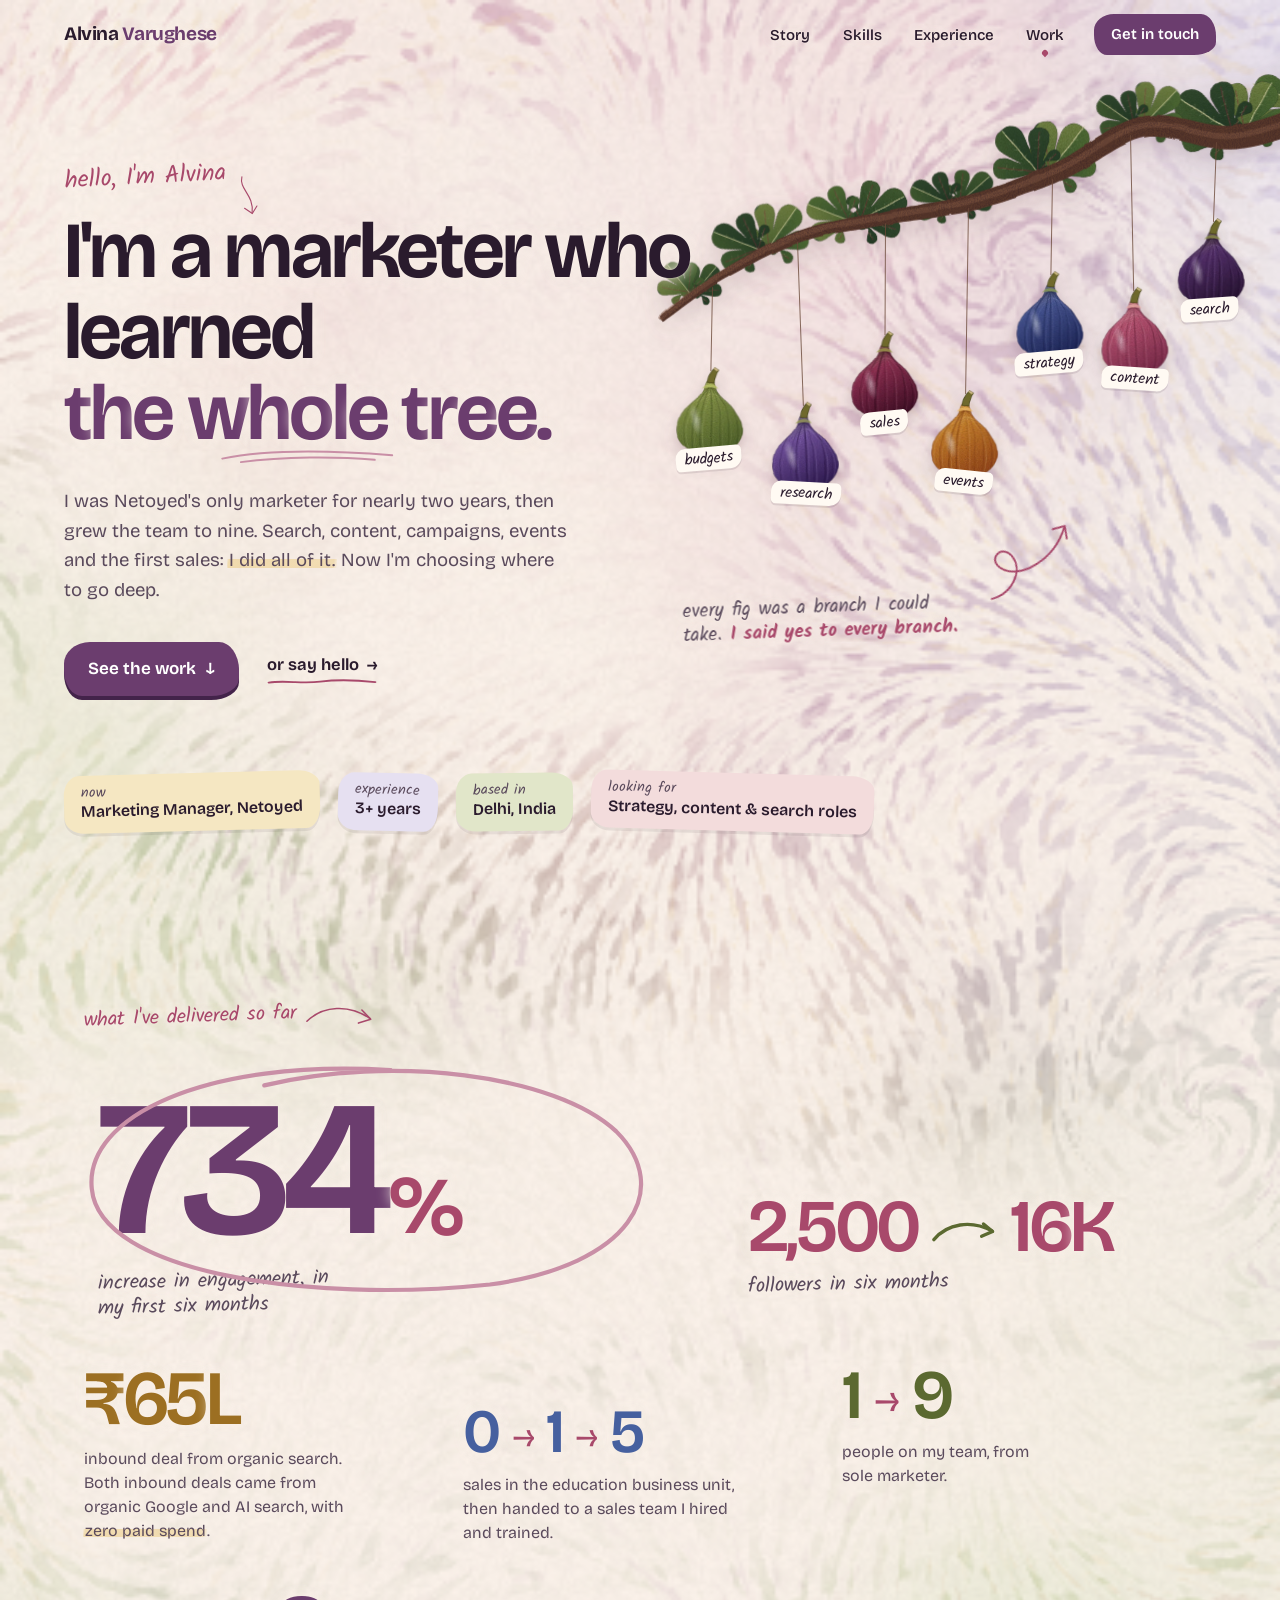
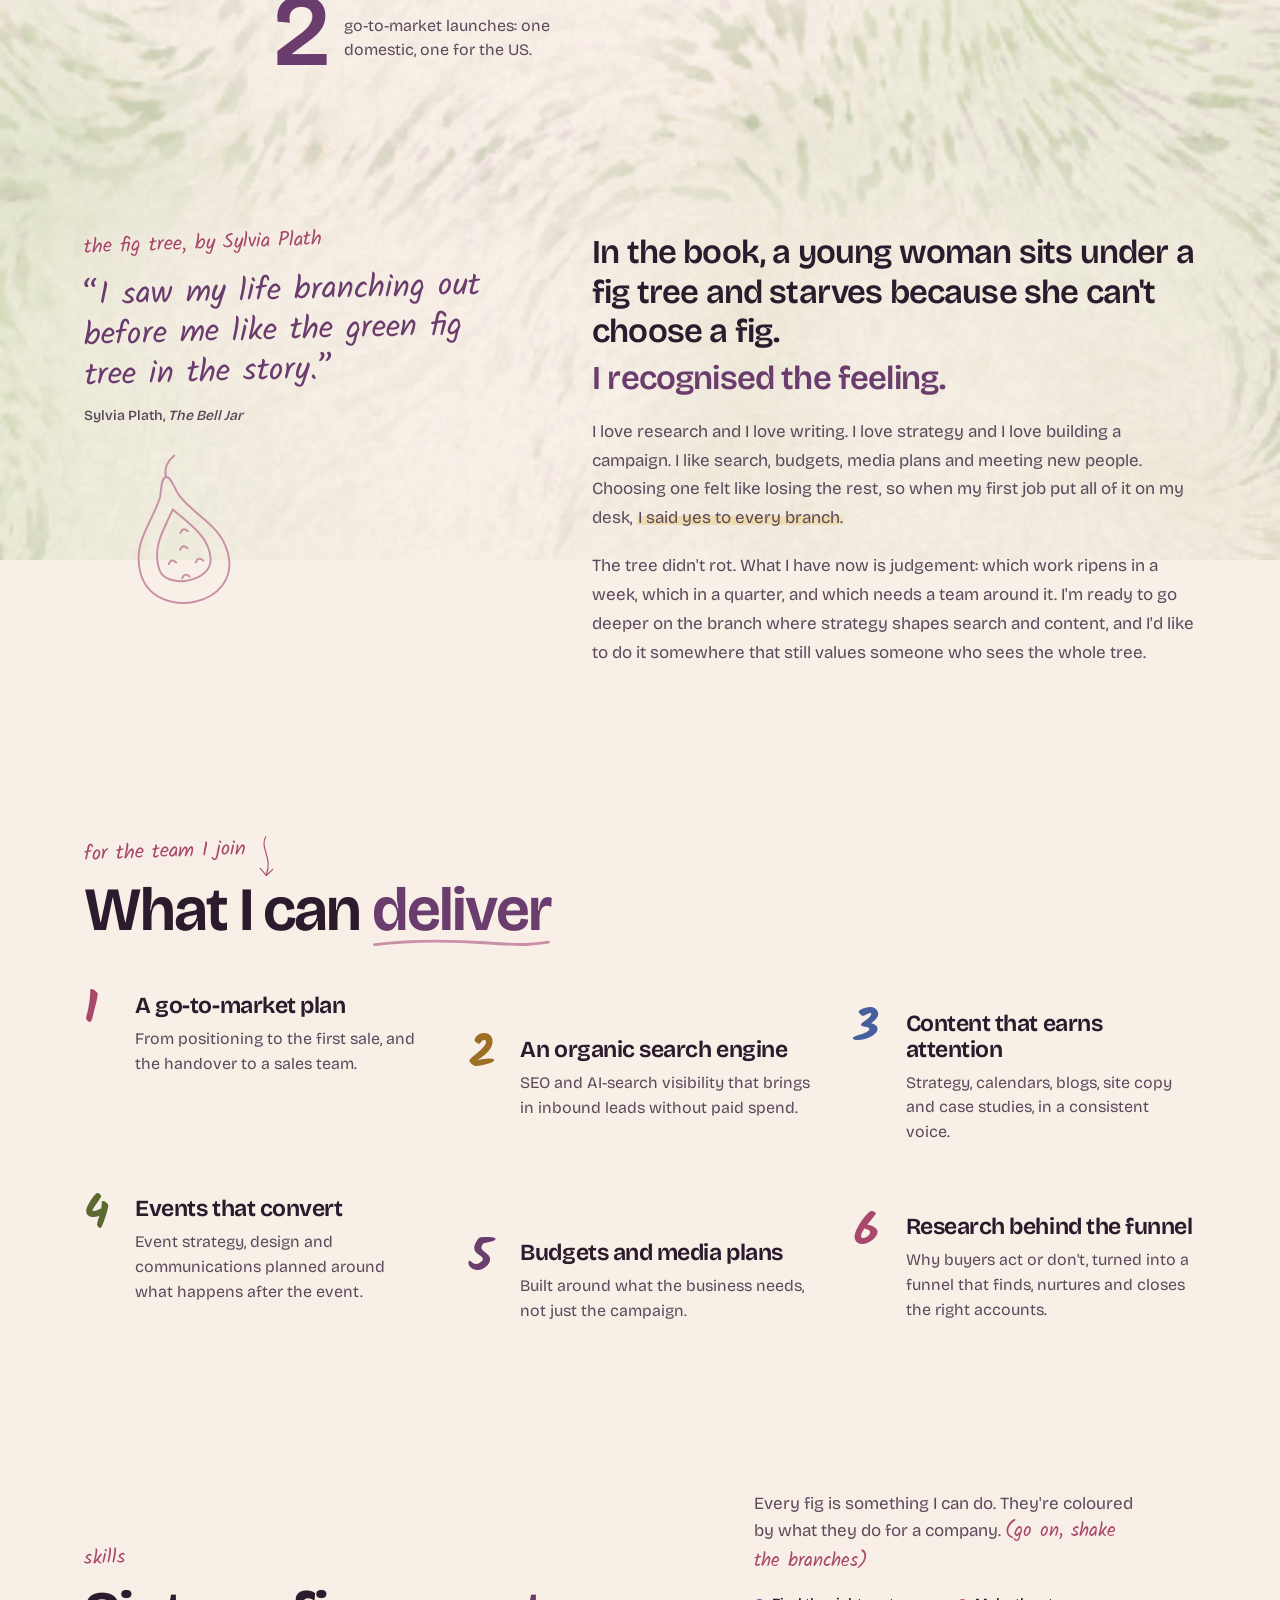
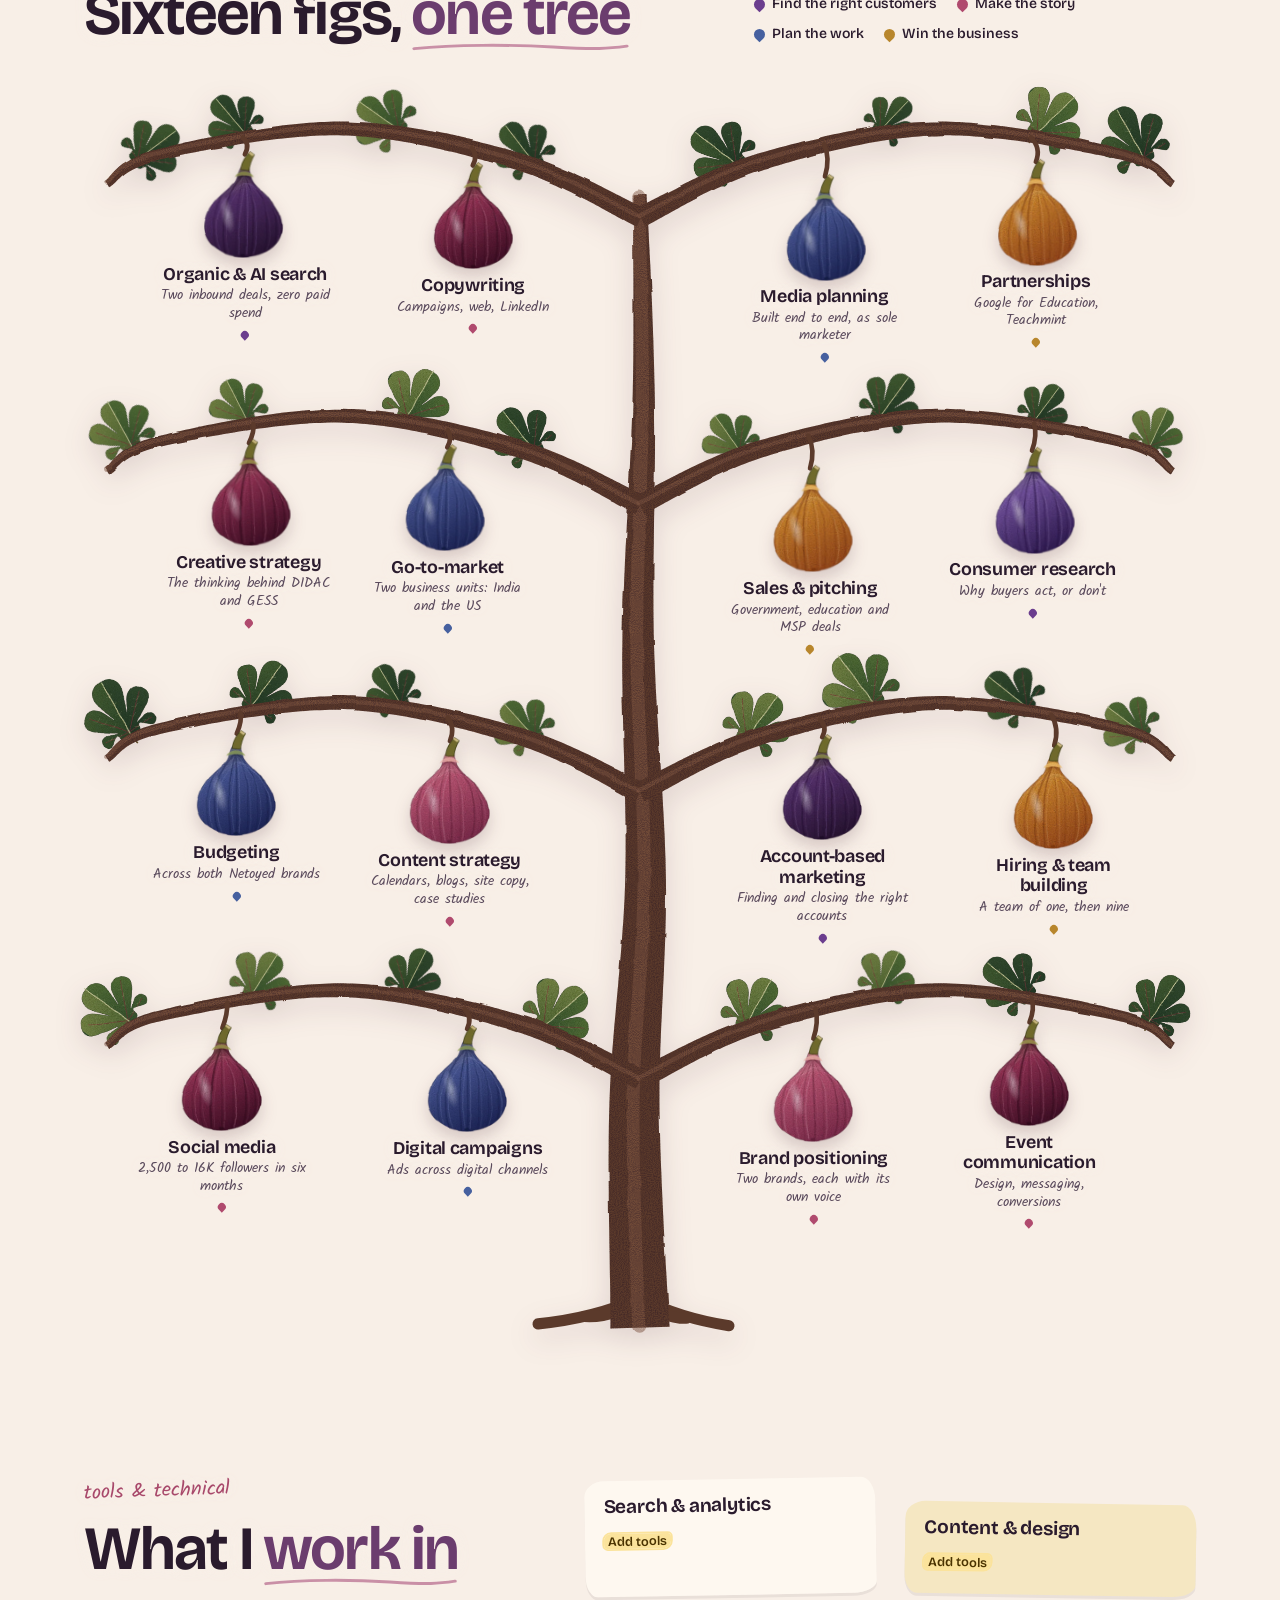
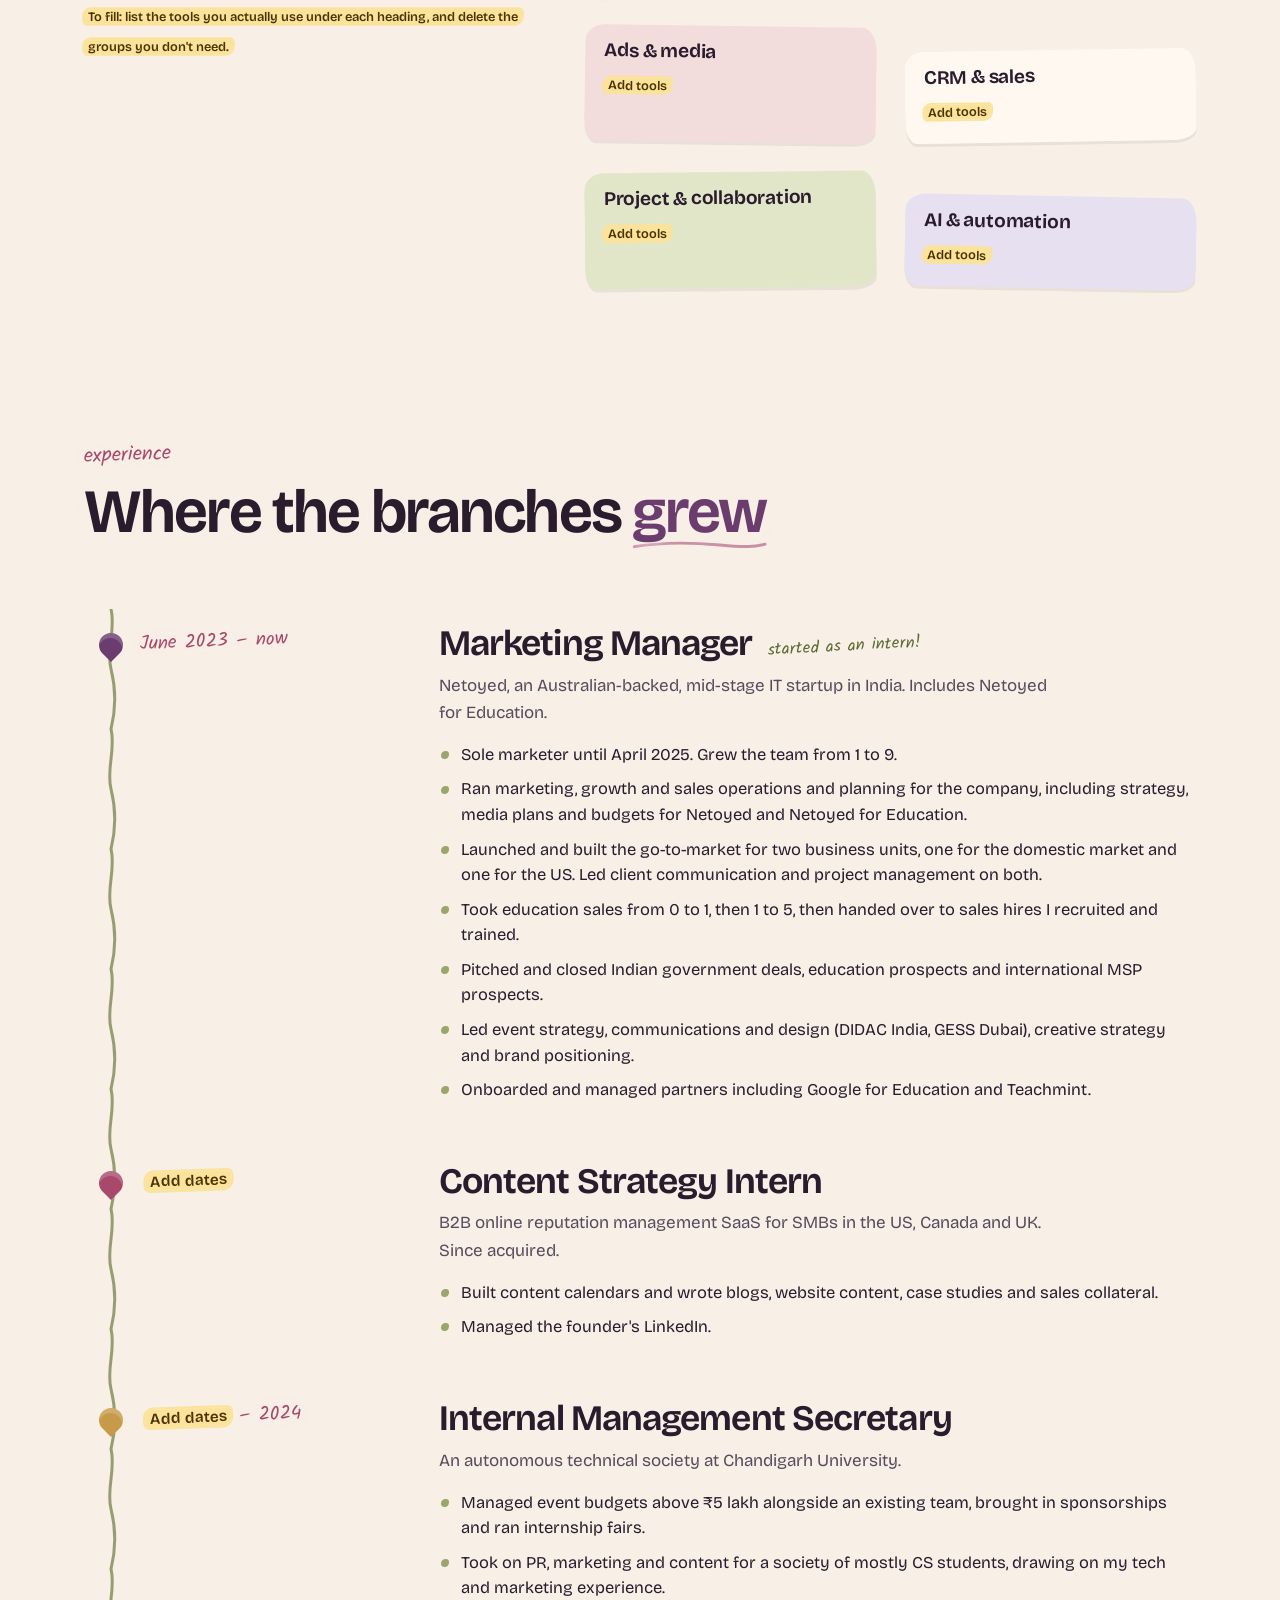
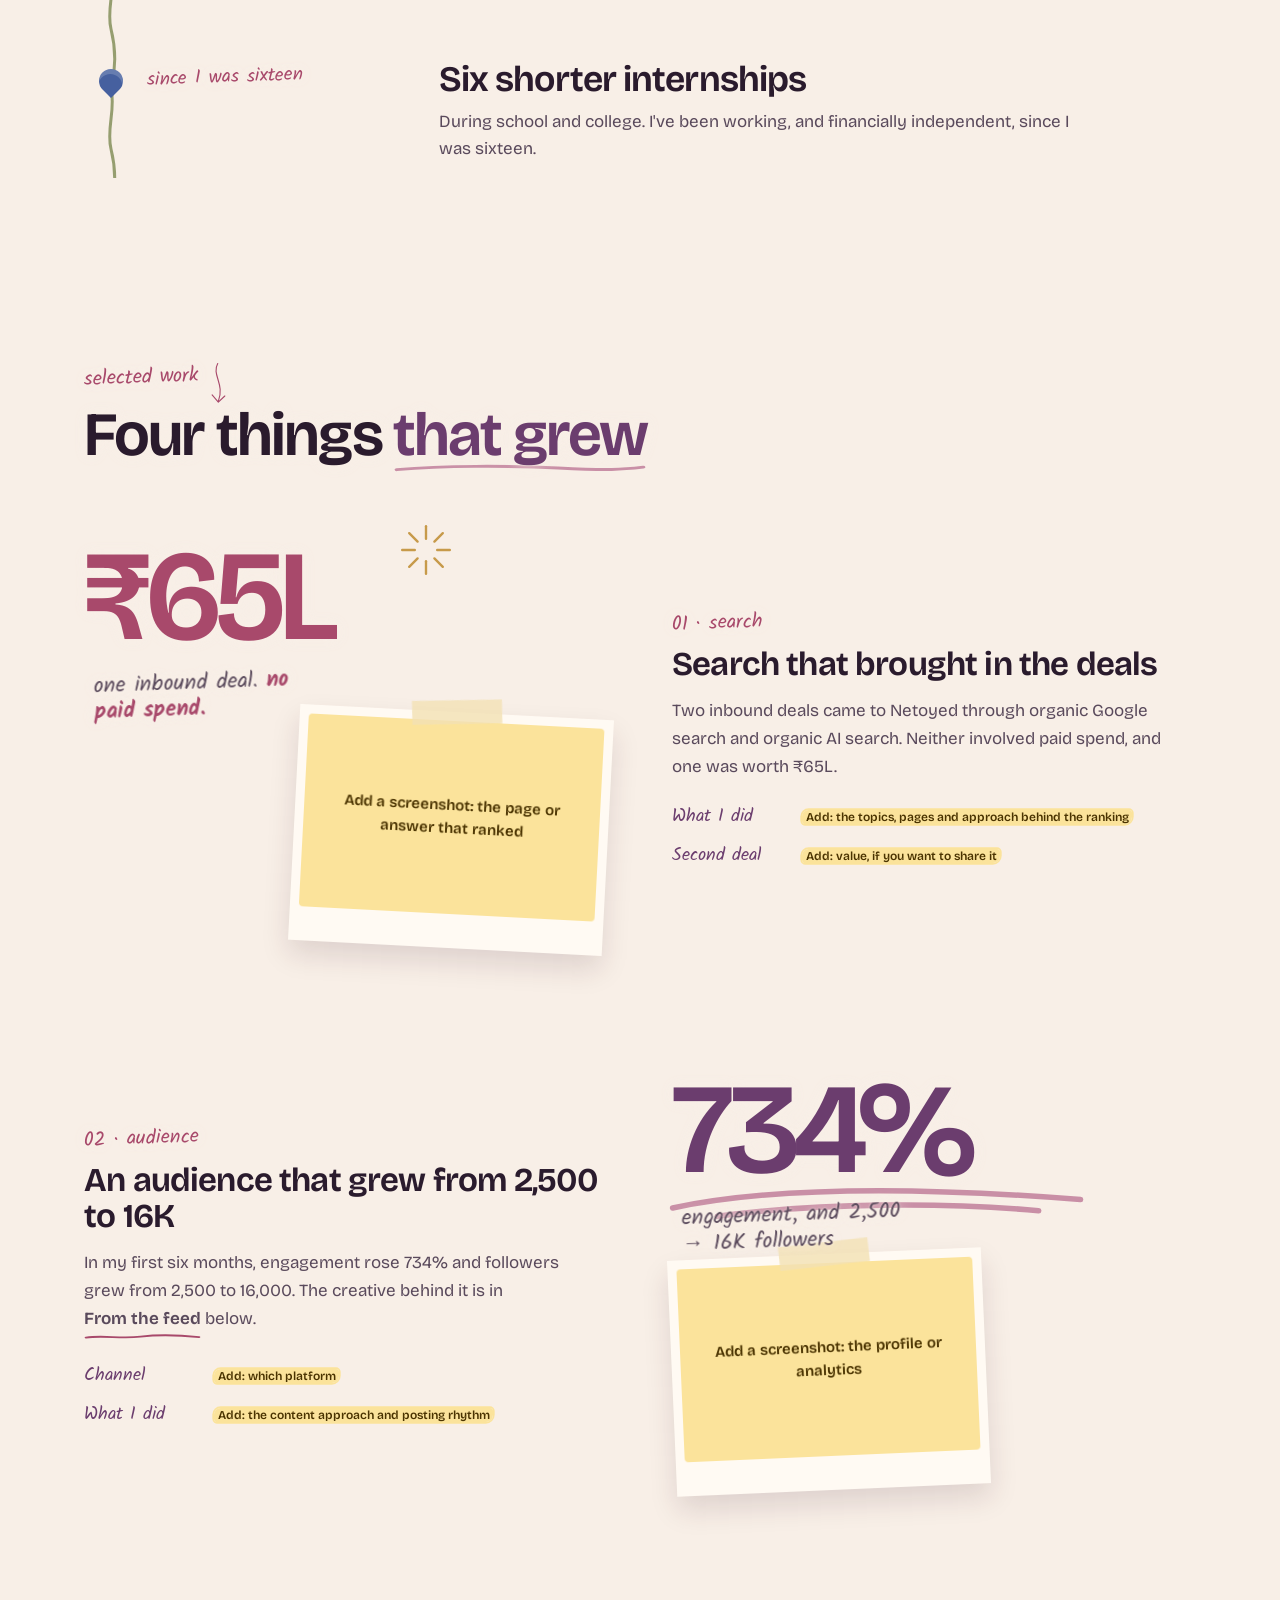
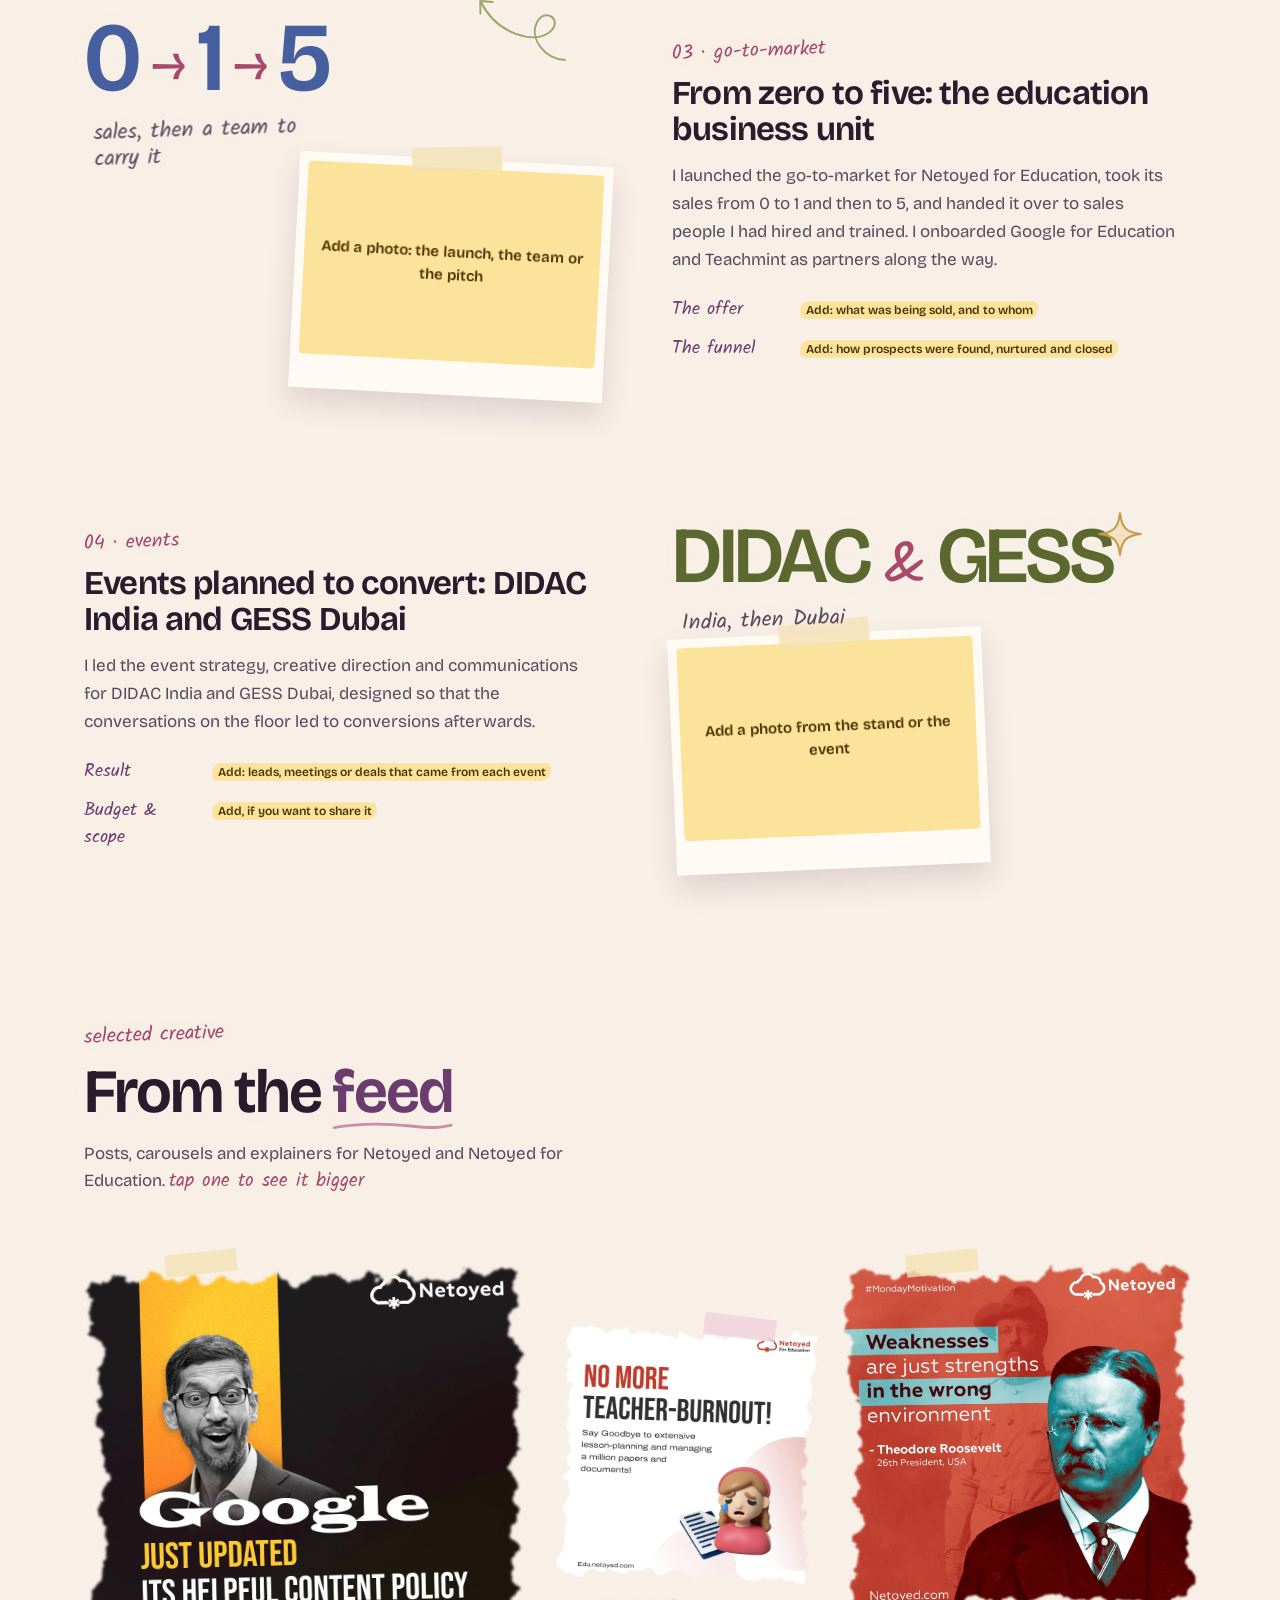
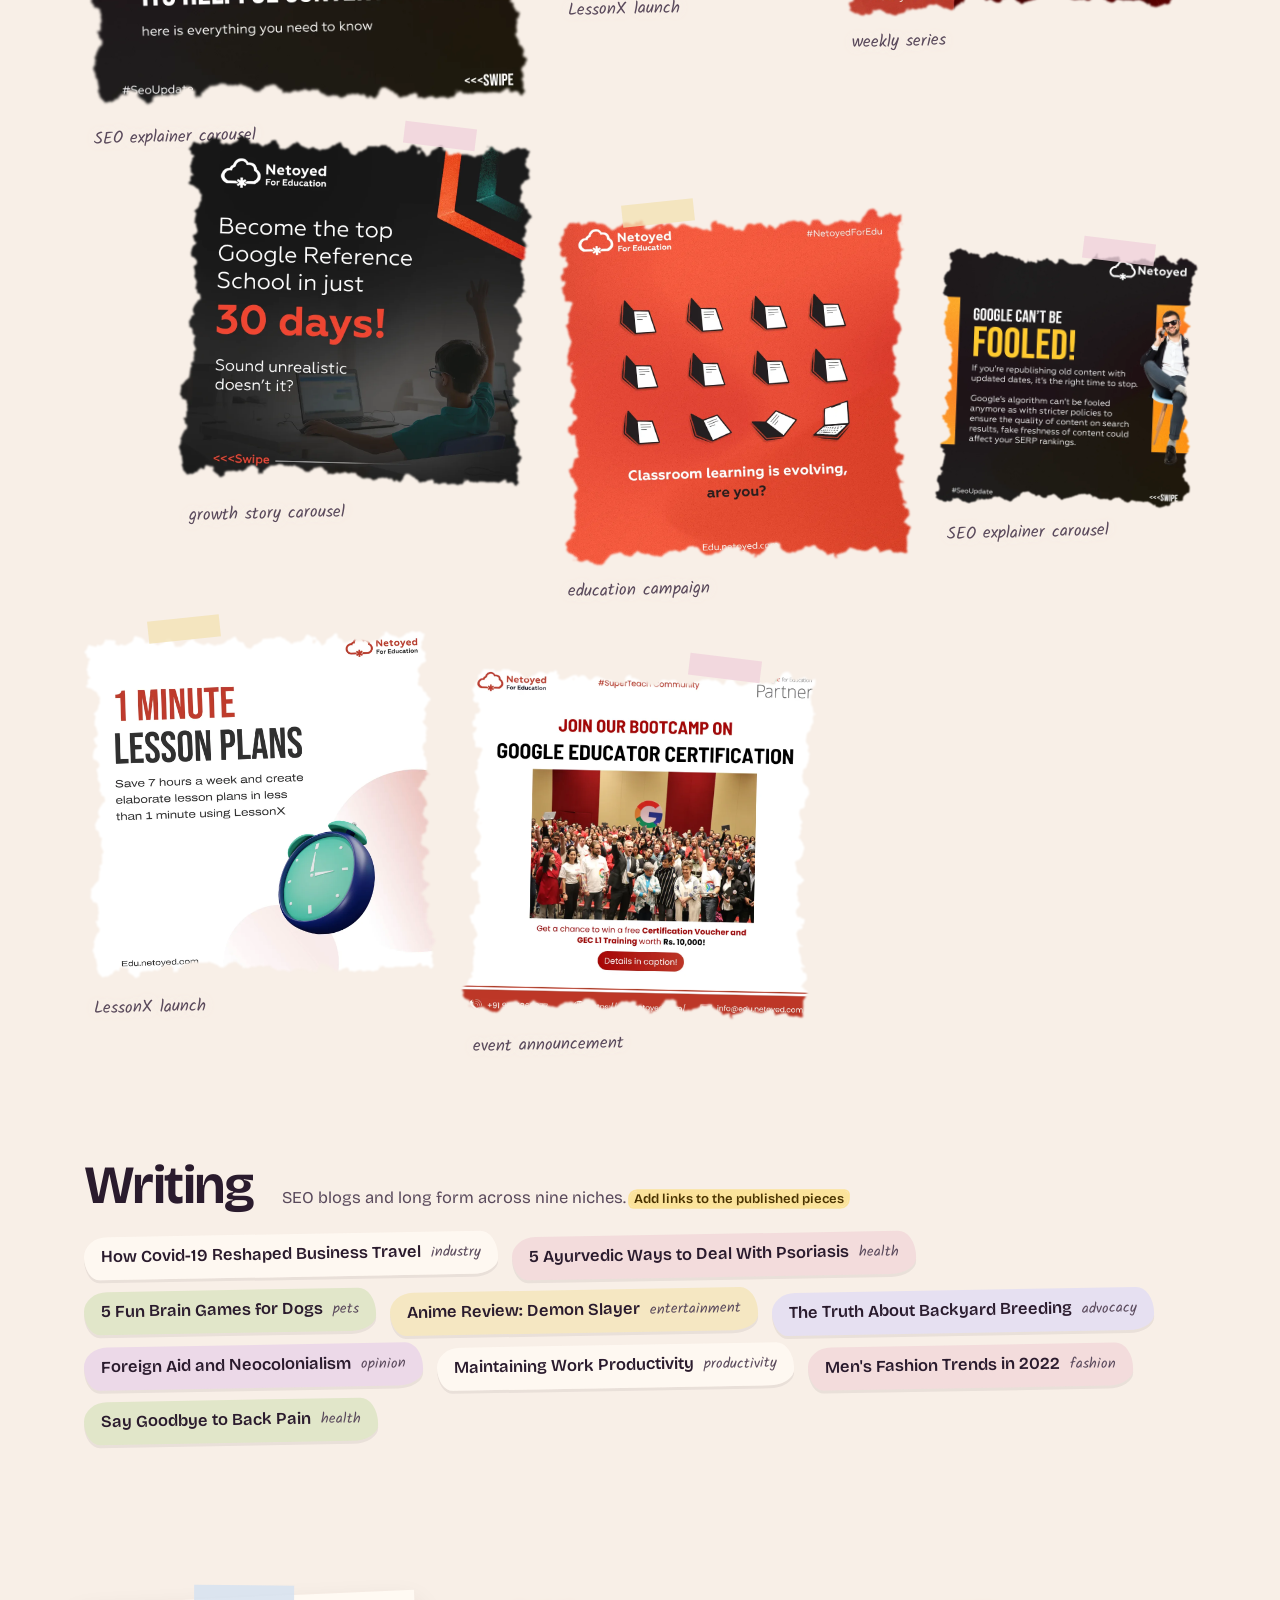
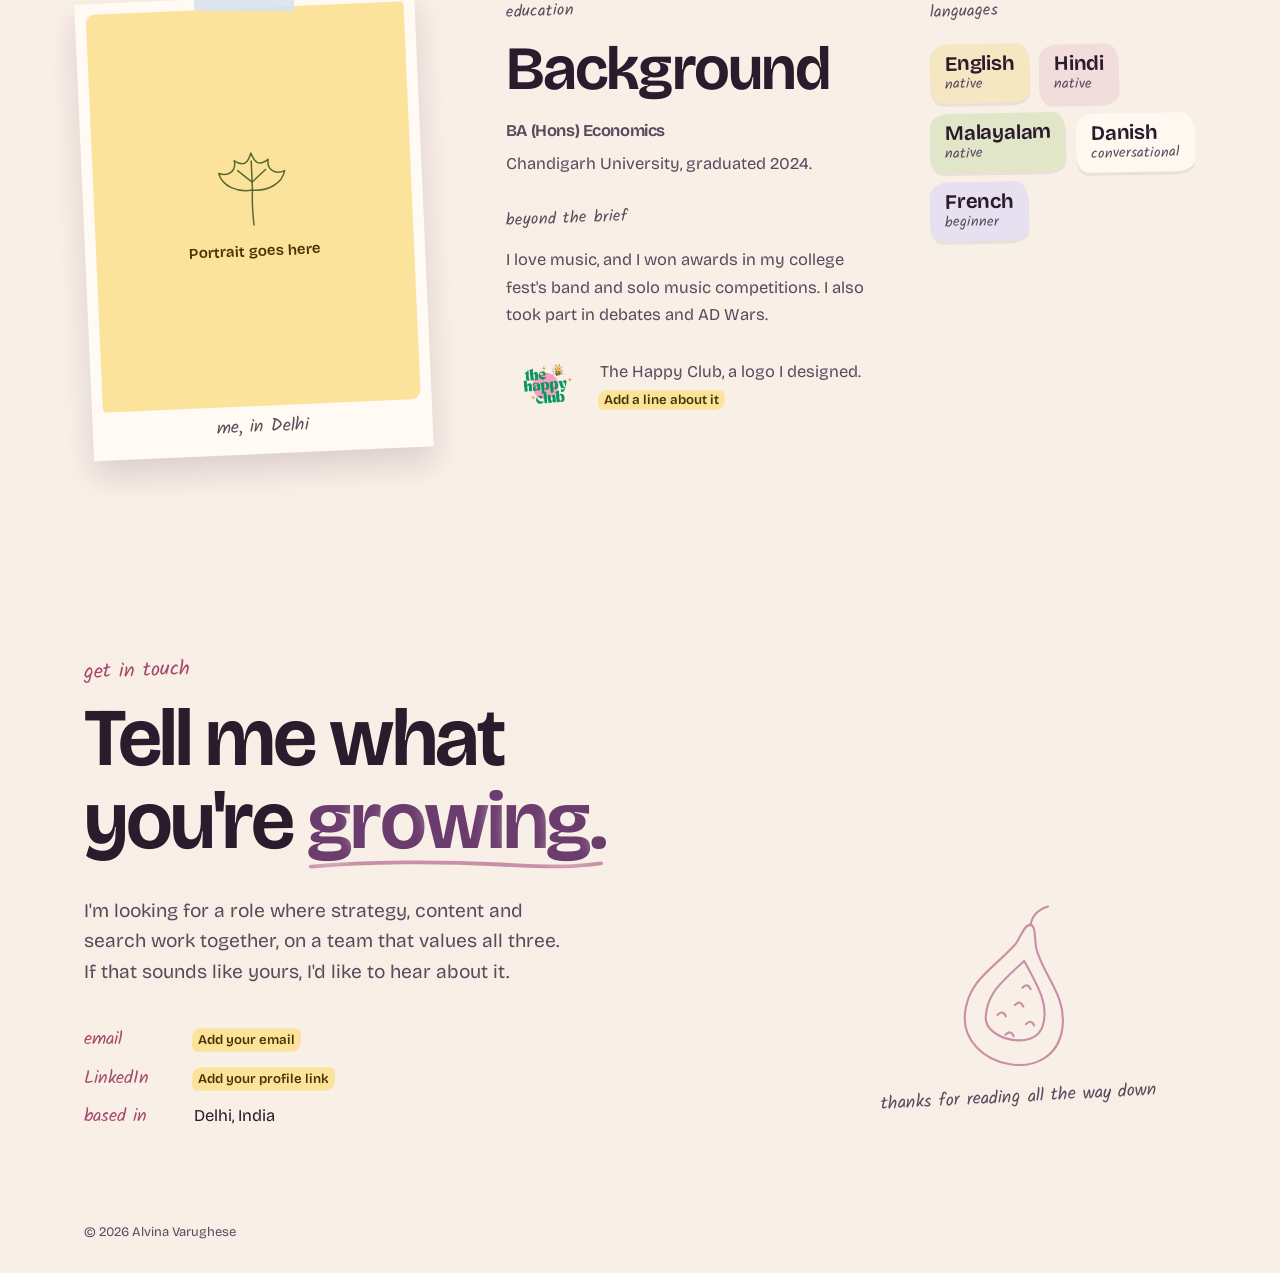
==== commit 71e4ae09: "Scroll the painted background with the page The canvas was fixed to the screen and repainted on ever" ====
--- a/index.html
+++ b/index.html
@@ -22,7 +22,7 @@
 </script>
 </head>
 <body>
-<canvas id="water" aria-hidden="true"></canvas>
+<div class="paint-bed" aria-hidden="true"><canvas id="water"></canvas></div>
 <a class="skip" href="#main">Skip to content</a>
 
 <header class="nav" id="nav">
--- a/assets/css/style.css
+++ b/assets/css/style.css
@@ -39,9 +39,11 @@
 
 *{box-sizing:border-box;}
 html{scroll-behavior:smooth;-webkit-text-size-adjust:100%;overflow-x:clip;scroll-padding-top:80px;}
-body{margin:0;background:var(--paper);color:var(--ink);font-family:var(--sans);font-size:18px;line-height:1.6;font-optical-sizing:auto;-webkit-font-smoothing:antialiased;overflow-x:clip;}
-.no-water body,html:not(.js) body{background:radial-gradient(60vw 50vw at 85% 10%,rgba(243,220,220,.9),transparent 70%),radial-gradient(60vw 50vw at 5% 40%,rgba(225,230,201,.8),transparent 70%),radial-gradient(60vw 50vw at 90% 75%,rgba(230,224,241,.9),transparent 70%),var(--paper);background-attachment:fixed;}
-#water{position:fixed;inset:0;width:100%;height:100%;z-index:-1;display:block;pointer-events:none;}
+body{margin:0;background:var(--paper);color:var(--ink);font-family:var(--sans);font-size:18px;line-height:1.6;font-optical-sizing:auto;-webkit-font-smoothing:antialiased;overflow-x:clip;position:relative;}
+.no-water body,html:not(.js) body{background:radial-gradient(60vw 50vw at 85% 10%,rgba(243,220,220,.9),transparent 70%),radial-gradient(60vw 50vw at 5% 40%,rgba(225,230,201,.8),transparent 70%),radial-gradient(60vw 50vw at 90% 75%,rgba(230,224,241,.9),transparent 70%),var(--paper);}
+/* the painting scrolls with the page (water.js moves it along when needed) */
+.paint-bed{position:absolute;inset:0;z-index:-1;overflow:hidden;pointer-events:none;}
+#water{position:absolute;left:0;top:0;width:100%;display:block;will-change:transform;}
 img{max-width:100%;display:block;height:auto;}
 h1,h2,h3,p,dl,dd,ol,ul,figure,blockquote{margin:0;padding:0;}
 ol,ul{list-style:none;}
